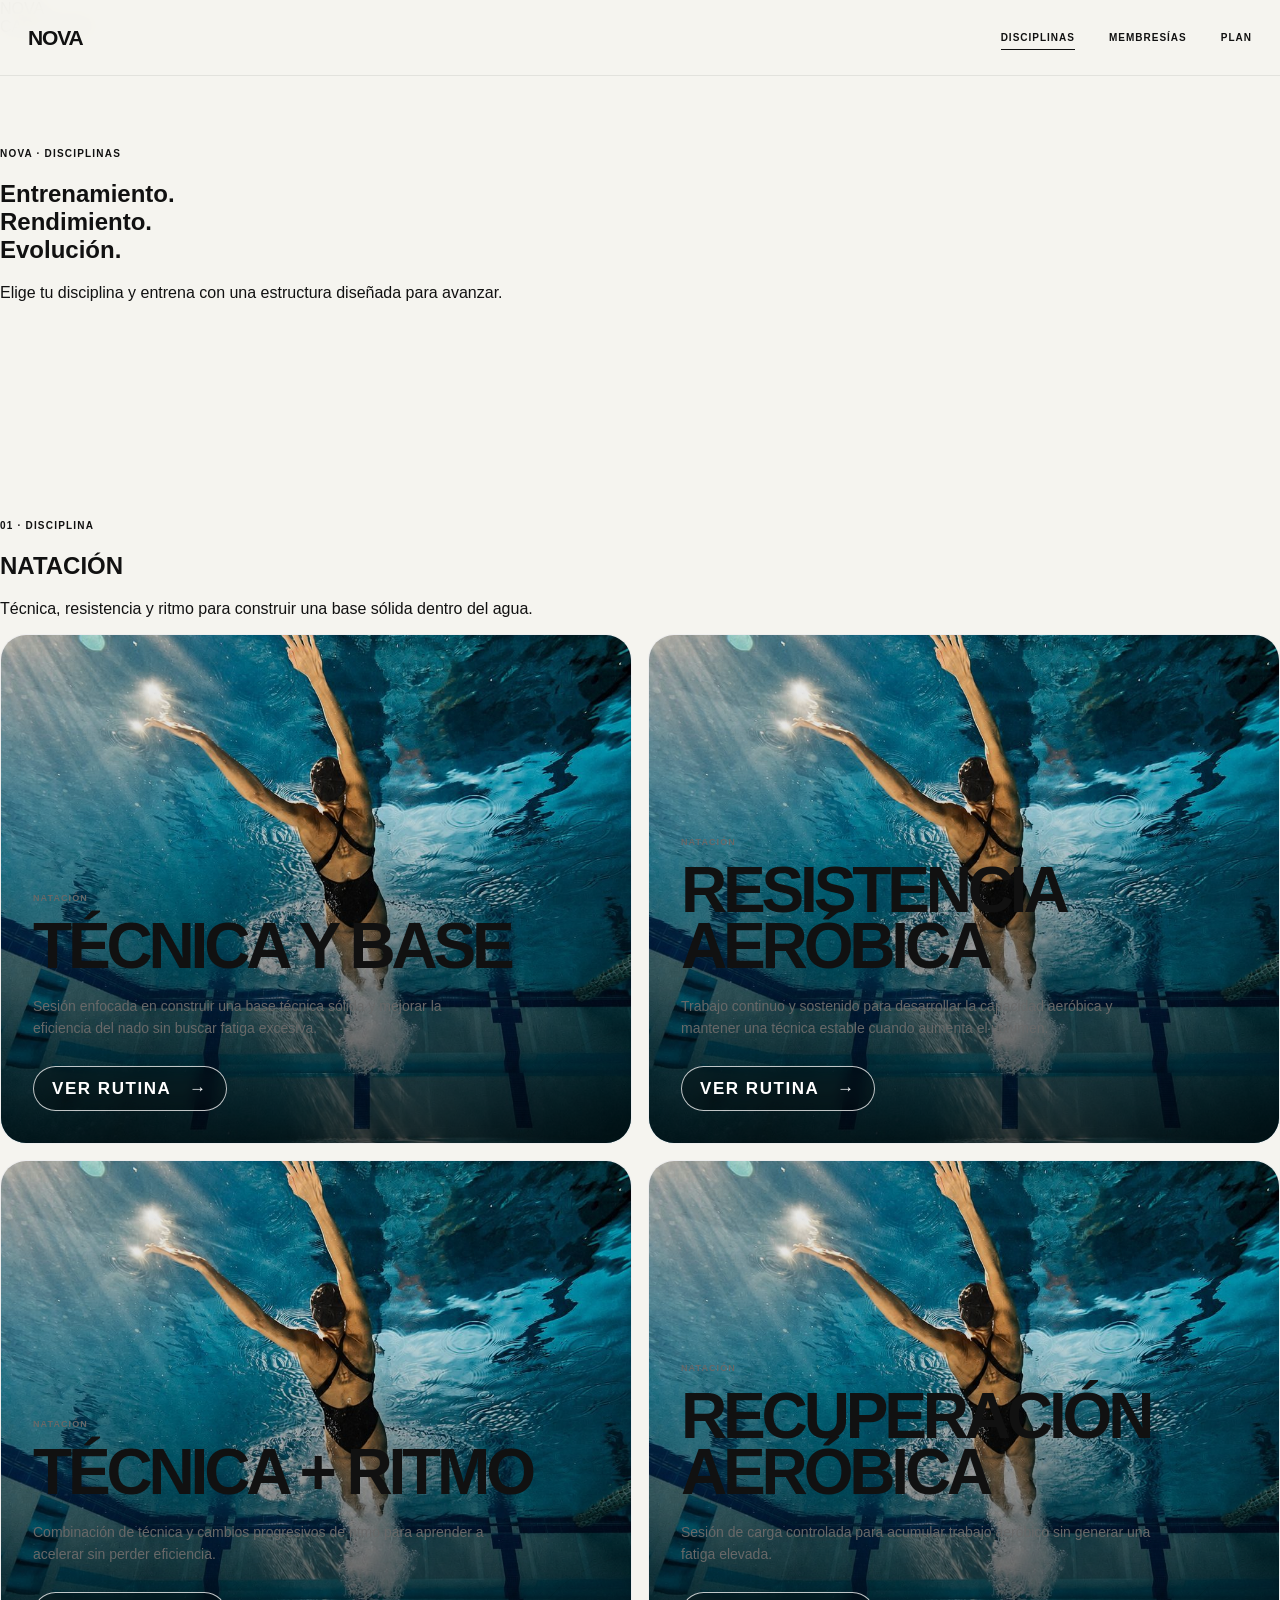
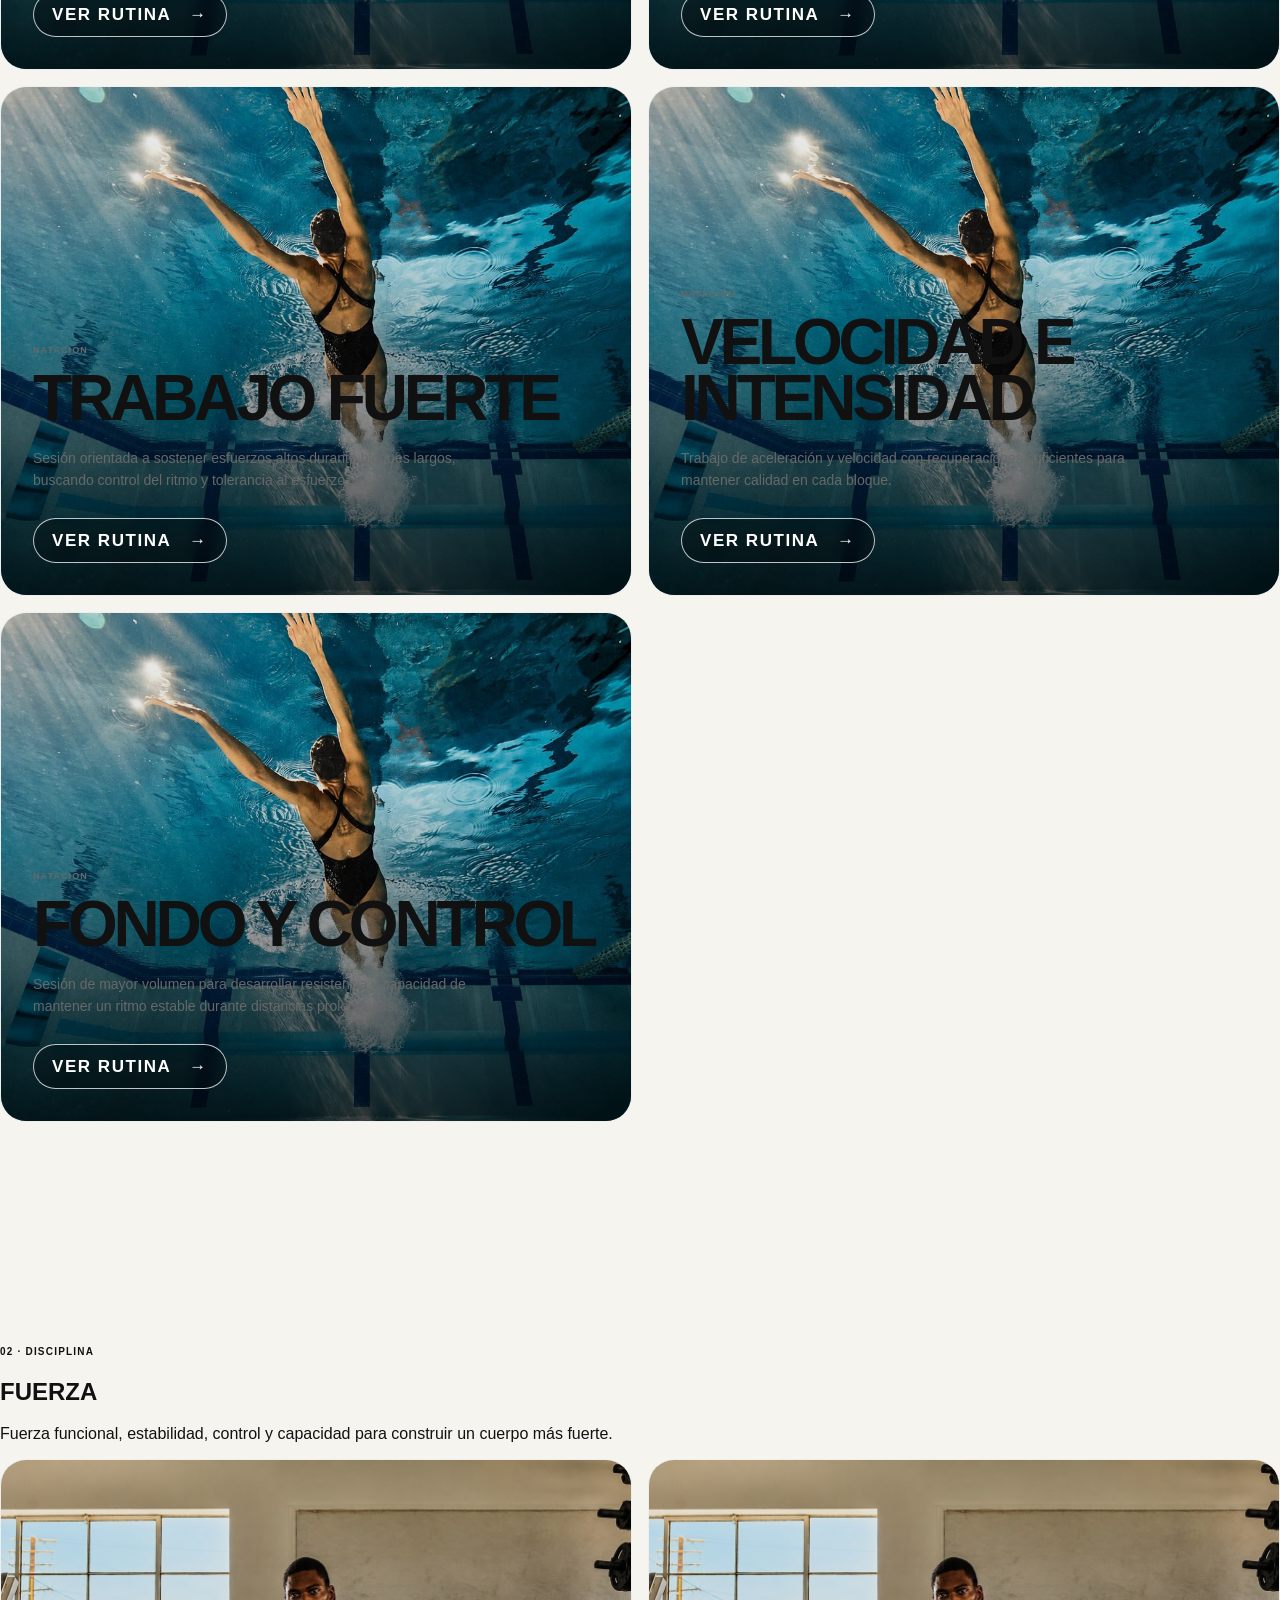
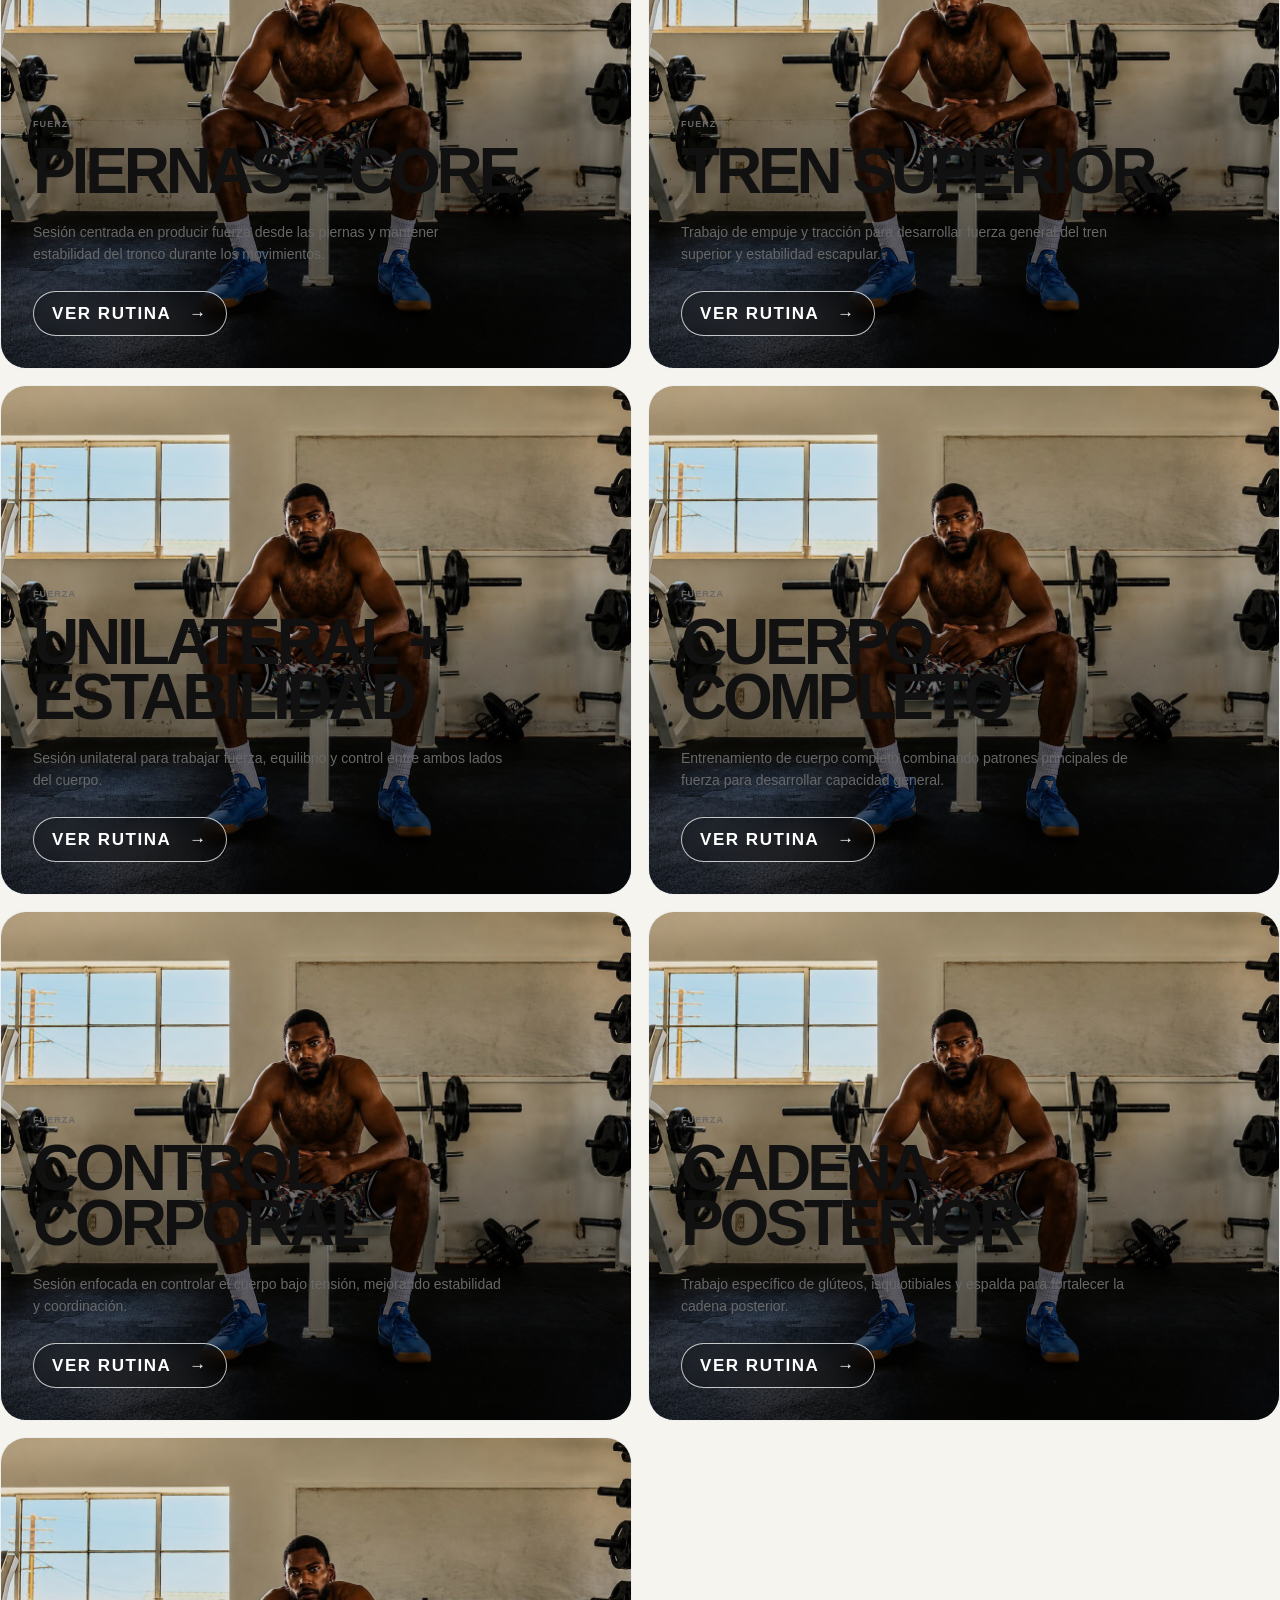
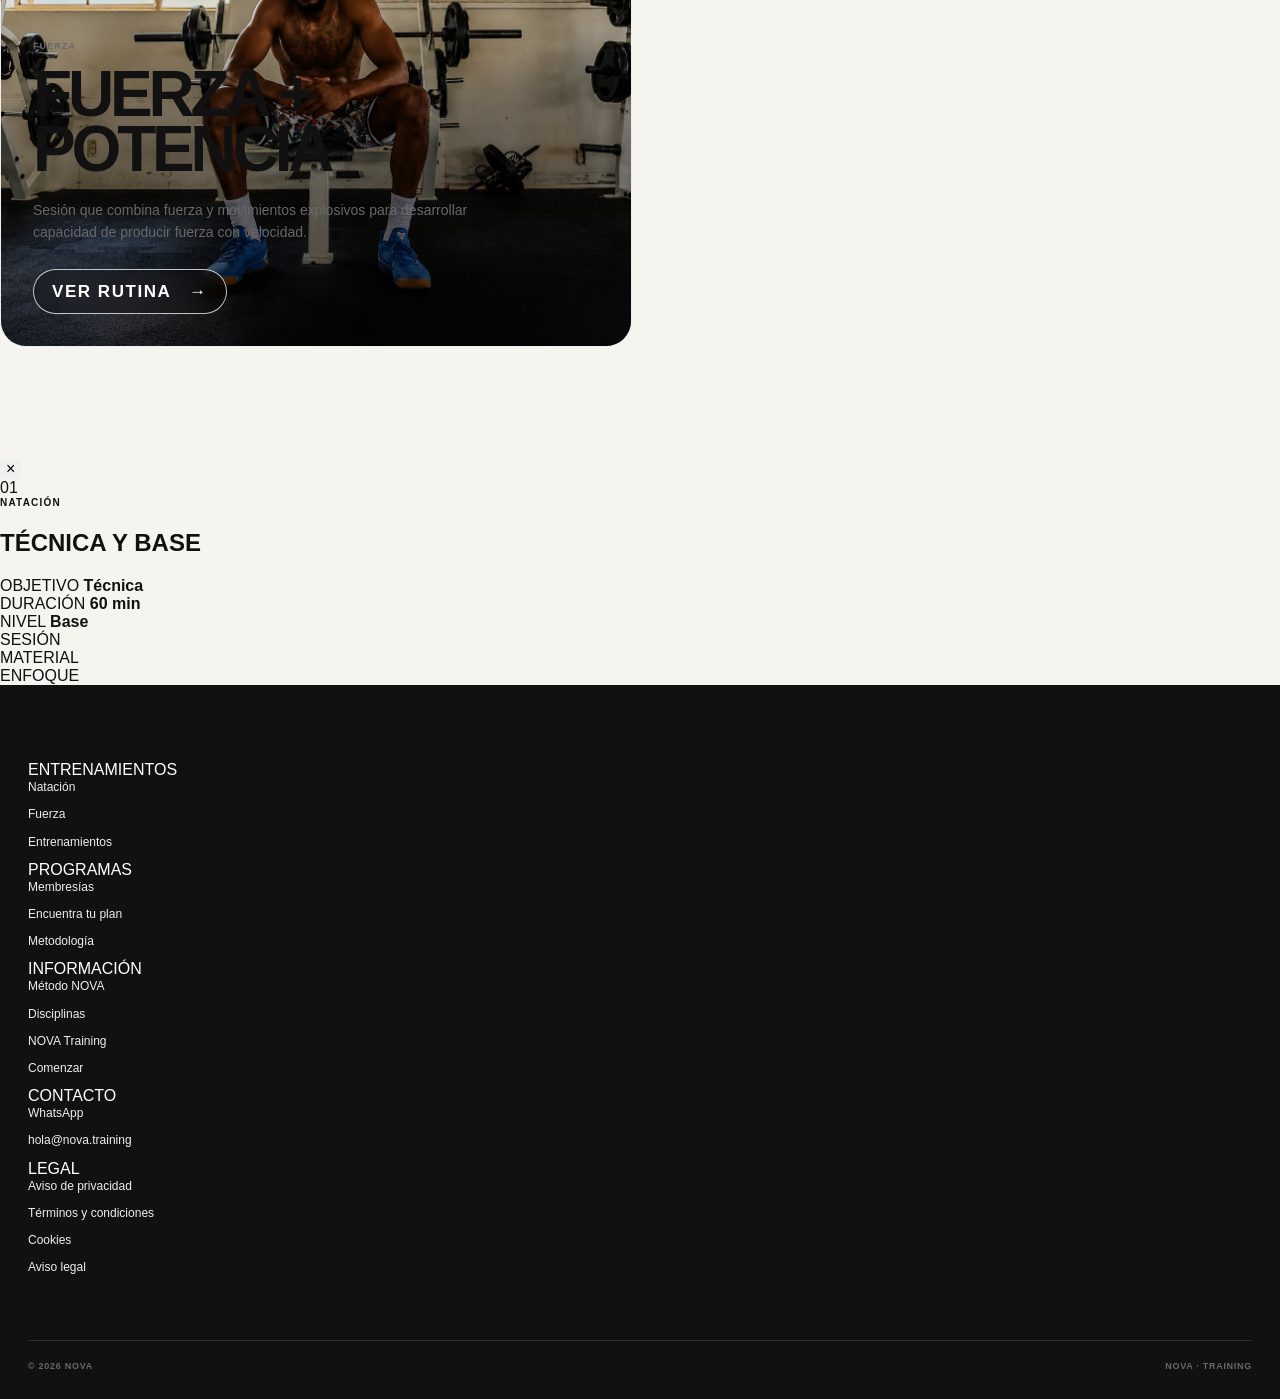
==== training.html @ f994403d "Add files via upload" ====
<!DOCTYPE html>
<html lang="es">

<head>

    <meta charset="UTF-8">

    <meta
        name="viewport"
        content="width=device-width, initial-scale=1.0"
    >

    <title>NOVA · Disciplinas</title>

    <link
        rel="stylesheet"
        href="css/training.css"
    >

</head>

<body>

    <!-- =====================================================
         NOVA · PAGE TRANSITION
    ====================================================== -->

    <div
        class="nova-page-transition"
        id="pageTransition"
        aria-hidden="true"
    >

        <div class="nova-page-transition-inner">

            <div class="nova-page-transition-brand">
                NOVA
            </div>

            <div class="nova-page-transition-line"></div>

            <div
                class="nova-page-transition-label"
                id="pageTransitionLabel"
            >
                CARGANDO
            </div>

        </div>

    </div>


    <!-- =====================================================
         NOVA · HEADER
    ====================================================== -->

    <header class="nova-top">

        <div class="nova-top-inner">

            <a
                href="index.html"
                class="nova-brand nova-page-link"
                data-page-title="NOVA"
                aria-label="NOVA"
            >
                NOVA
            </a>


            <!-- DESKTOP NAV -->

            <nav
                class="nova-desktop-nav"
                aria-label="Navegación principal"
            >

                <a
                    href="training.html"
                    class="nova-nav-link is-active nova-page-link"
                    data-page-title="DISCIPLINAS"
                >
                    DISCIPLINAS
                </a>

                <a
                    href="programas.html"
                    class="nova-nav-link nova-page-link"
                    data-page-title="MEMBRESÍAS"
                >
                    MEMBRESÍAS
                </a>

                <a
                    href="plan.html"
                    class="nova-nav-link nova-page-link"
                    data-page-title="PLAN"
                >
                    PLAN
                </a>

            </nav>


            <!-- MENU BUTTON -->

            <button
                type="button"
                class="nova-menu-button"
                id="novaMenuButton"
                aria-label="Abrir menú"
                aria-expanded="false"
                aria-controls="novaMenu"
            >

                <span></span>
                <span></span>

            </button>

        </div>

    </header>


    <!-- =====================================================
         NOVA · MOBILE MENU
    ====================================================== -->

    <div
        class="nova-menu"
        id="novaMenu"
        aria-hidden="true"
    >

        <div
            class="nova-menu-overlay"
            id="novaMenuOverlay"
        ></div>


        <div class="nova-menu-inner">

            <button
                type="button"
                class="nova-menu-close"
                id="novaMenuClose"
                aria-label="Cerrar menú"
            >
                ×
            </button>


            <nav
                class="nova-menu-nav"
                aria-label="Menú móvil"
            >

                <a
                    href="index.html"
                    class="nova-menu-link nova-page-link"
                    data-page-title="NOVA"
                >

                    <span class="nova-menu-number">
                        01
                    </span>

                    <strong>
                        NOVA
                    </strong>

                    <span class="nova-menu-arrow">
                        →
                    </span>

                </a>


                <a
                    href="training.html"
                    class="nova-menu-link is-active nova-page-link"
                    data-page-title="DISCIPLINAS"
                >

                    <span class="nova-menu-number">
                        02
                    </span>

                    <strong>
                        DISCIPLINAS
                    </strong>

                    <span class="nova-menu-arrow">
                        →
                    </span>

                </a>


                <a
                    href="programas.html"
                    class="nova-menu-link nova-page-link"
                    data-page-title="MEMBRESÍAS"
                >

                    <span class="nova-menu-number">
                        03
                    </span>

                    <strong>
                        MEMBRESÍAS
                    </strong>

                    <span class="nova-menu-arrow">
                        →
                    </span>

                </a>


                <a
                    href="plan.html"
                    class="nova-menu-link nova-page-link"
                    data-page-title="PLAN"
                >

                    <span class="nova-menu-number">
                        04
                    </span>

                    <strong>
                        PLAN
                    </strong>

                    <span class="nova-menu-arrow">
                        →
                    </span>

                </a>

            </nav>


            <div class="nova-menu-footer">

                <span>
                    NOVA · TRAINING
                </span>

                <span>
                    2026
                </span>

            </div>

        </div>

    </div>


    <!-- =====================================================
         NOVA · MAIN
    ====================================================== -->

    <main class="nova-page nova-training-page">


        <!-- =================================================
             HERO
        ================================================== -->

        <section class="nova-training-hero">

            <div class="nova-training-hero-inner">

                <div class="nova-eyebrow">
                    NOVA · DISCIPLINAS
                </div>

                <h1>
                    Entrenamiento.<br>
                    Rendimiento.<br>
                    Evolución.
                </h1>

                <p>
                    Elige tu disciplina y entrena con una estructura
                    diseñada para avanzar.
                </p>

            </div>

        </section>


        <!-- =================================================
             NATACIÓN
        ================================================== -->

        <section
            class="nova-training-section"
            id="natacion"
        >

            <div class="nova-training-section-header">

                <div>

                    <div class="nova-eyebrow">
                        01 · DISCIPLINA
                    </div>

                    <h2>
                        NATACIÓN
                    </h2>

                </div>

                <p>
                    Técnica, resistencia y ritmo para construir
                    una base sólida dentro del agua.
                </p>

            </div>


            <div
                class="nova-training-grid"
                id="swimmingRoutineGrid"
            ></div>

        </section>


        <!-- =================================================
             FUERZA
        ================================================== -->

        <section
            class="nova-training-section"
            id="fuerza"
        >

            <div class="nova-training-section-header">

                <div>

                    <div class="nova-eyebrow">
                        02 · DISCIPLINA
                    </div>

                    <h2>
                        FUERZA
                    </h2>

                </div>

                <p>
                    Fuerza funcional, estabilidad, control y
                    capacidad para construir un cuerpo más fuerte.
                </p>

            </div>


            <div
                class="nova-training-grid"
                id="strengthRoutineGrid"
            ></div>

        </section>


    </main>


    <!-- =====================================================
         NOVA · ROUTINE MODAL
    ====================================================== -->

    <div
        class="nova-routine-modal"
        id="routineModal"
        aria-hidden="true"
    >

        <div
            class="nova-routine-modal-overlay"
            id="routineModalOverlay"
        ></div>


        <div
            class="nova-routine-modal-panel"
            role="dialog"
            aria-modal="true"
            aria-labelledby="routineModalTitle"
        >

            <button
                type="button"
                class="nova-routine-modal-close"
                id="routineModalClose"
                aria-label="Cerrar rutina"
            >
                ×
            </button>


            <div class="nova-routine-modal-header">

                <div
                    class="nova-routine-modal-number"
                    id="routineModalNumber"
                >
                    01
                </div>

                <div>

                    <div
                        class="nova-eyebrow"
                        id="routineModalDiscipline"
                    >
                        NATACIÓN
                    </div>

                    <h2
                        id="routineModalTitle"
                    >
                        TÉCNICA Y BASE
                    </h2>

                </div>

            </div>


            <div class="nova-routine-modal-meta">

                <div>

                    <span>
                        OBJETIVO
                    </span>

                    <strong id="routineModalObjective">
                        Técnica
                    </strong>

                </div>


                <div>

                    <span>
                        DURACIÓN
                    </span>

                    <strong id="routineModalDuration">
                        60 min
                    </strong>

                </div>


                <div>

                    <span>
                        NIVEL
                    </span>

                    <strong id="routineModalLevel">
                        Base
                    </strong>

                </div>

            </div>


            <div class="nova-routine-modal-content">

                <div
                    class="nova-routine-description"
                    id="routineModalDescription"
                ></div>


                <div class="nova-routine-blocks">

                    <div class="nova-routine-block">

                        <div class="nova-routine-block-title">
                            SESIÓN
                        </div>

                        <div
                            class="nova-routine-list"
                            id="routineModalSession"
                        ></div>

                    </div>


                    <div class="nova-routine-block">

                        <div class="nova-routine-block-title">
                            MATERIAL
                        </div>

                        <div
                            class="nova-routine-material"
                            id="routineModalMaterial"
                        ></div>

                    </div>


                    <div class="nova-routine-block">

                        <div class="nova-routine-block-title">
                            ENFOQUE
                        </div>

                        <div
                            class="nova-routine-focus"
                            id="routineModalFocus"
                        ></div>

                    </div>

                </div>

            </div>

        </div>

    </div>


    <!-- =====================================================
         NOVA · FOOTER
    ====================================================== -->

    <footer class="nova-footer">

        <div class="nova-footer-grid">


            <!-- ENTRENAMIENTOS -->

            <div class="nova-footer-column">

                <div class="nova-footer-title">
                    ENTRENAMIENTOS
                </div>

                <a href="training.html#natacion">
                    Natación
                </a>

                <a href="training.html#fuerza">
                    Fuerza
                </a>

                <a href="training.html">
                    Entrenamientos
                </a>

            </div>


            <!-- PROGRAMAS -->

            <div class="nova-footer-column">

                <div class="nova-footer-title">
                    PROGRAMAS
                </div>

                <a
                    href="programas.html"
                    class="nova-page-link"
                    data-page-title="MEMBRESÍAS"
                >
                    Membresías
                </a>

                <a
                    href="plan.html"
                    class="nova-page-link"
                    data-page-title="PLAN"
                >
                    Encuentra tu plan
                </a>

                <a
                    href="metodologia.html"
                    class="nova-page-link"
                    data-page-title="MÉTODO NOVA"
                >
                    Metodología
                </a>

            </div>


            <!-- INFORMACIÓN -->

            <div class="nova-footer-column">

                <div class="nova-footer-title">
                    INFORMACIÓN
                </div>

                <a href="index.html#metodo">
                    Método NOVA
                </a>

                <a href="training.html">
                    Disciplinas
                </a>

                <a href="training.html">
                    NOVA Training
                </a>

                <a
                    href="plan.html"
                    class="nova-page-link"
                    data-page-title="PLAN"
                >
                    Comenzar
                </a>

            </div>


            <!-- CONTACTO -->

            <div class="nova-footer-column">

                <div class="nova-footer-title">
                    CONTACTO
                </div>

                <a
                    href="https://wa.me/525612584271"
                    target="_blank"
                    rel="noopener"
                >
                    WhatsApp
                </a>

                <a href="mailto:hola@nova.training">
                    hola@nova.training
                </a>

            </div>


            <!-- LEGAL -->

            <div class="nova-footer-column">

                <div class="nova-footer-title">
                    LEGAL
                </div>

                <a
                    href="privacidad.html"
                    class="nova-page-link"
                    data-page-title="PRIVACIDAD"
                >
                    Aviso de privacidad
                </a>

                <a
                    href="terminos.html"
                    class="nova-page-link"
                    data-page-title="TÉRMINOS"
                >
                    Términos y condiciones
                </a>

                <a
                    href="cookies.html"
                    class="nova-page-link"
                    data-page-title="COOKIES"
                >
                    Cookies
                </a>

                <a
                    href="aviso-legal.html"
                    class="nova-page-link"
                    data-page-title="AVISO LEGAL"
                >
                    Aviso legal
                </a>

            </div>

        </div>


        <div class="nova-footer-bottom">

            <span>
                © 2026 NOVA
            </span>

            <span>
                NOVA · TRAINING
            </span>

        </div>

    </footer>


    <!-- =====================================================
         NOVA · JAVASCRIPT
    ====================================================== -->

    <script>

        document.addEventListener(
            "DOMContentLoaded",
            () => {


                /* =================================================
                   PAGE TRANSITION
                ================================================== */

                const pageTransition =
                    document.getElementById(
                        "pageTransition"
                    );

                const pageTransitionLabel =
                    document.getElementById(
                        "pageTransitionLabel"
                    );


                function startPageTransition(link) {

                    const destination =
                        link.getAttribute("href");

                    if (!destination) {
                        return;
                    }

                    const title =
                        link.dataset.pageTitle ||
                        link.textContent.trim() ||
                        "NOVA";

                    pageTransitionLabel.textContent =
                        title;

                    document.body.classList.add(
                        "nova-page-changing"
                    );

                    pageTransition.classList.add(
                        "is-active"
                    );

                    window.setTimeout(
                        () => {

                            window.location.href =
                                destination;

                        },
                        650
                    );

                }


                /* =================================================
                   MOBILE MENU
                ================================================== */

                const menuButton =
                    document.getElementById(
                        "novaMenuButton"
                    );

                const menu =
                    document.getElementById(
                        "novaMenu"
                    );

                const menuOverlay =
                    document.getElementById(
                        "novaMenuOverlay"
                    );

                const menuClose =
                    document.getElementById(
                        "novaMenuClose"
                    );


                function openMenu() {

                    menuButton.classList.add(
                        "is-open"
                    );

                    menu.classList.add(
                        "is-open"
                    );

                    document.body.classList.add(
                        "nova-menu-open"
                    );

                    menuButton.setAttribute(
                        "aria-expanded",
                        "true"
                    );

                    menu.setAttribute(
                        "aria-hidden",
                        "false"
                    );

                }


                function closeMenu() {

                    menuButton.classList.remove(
                        "is-open"
                    );

                    menu.classList.remove(
                        "is-open"
                    );

                    document.body.classList.remove(
                        "nova-menu-open"
                    );

                    menuButton.setAttribute(
                        "aria-expanded",
                        "false"
                    );

                    menu.setAttribute(
                        "aria-hidden",
                        "true"
                    );

                }


                menuButton.addEventListener(
                    "click",
                    () => {

                        if (
                            menu.classList.contains(
                                "is-open"
                            )
                        ) {

                            closeMenu();

                        } else {

                            openMenu();

                        }

                    }
                );


                menuClose.addEventListener(
                    "click",
                    closeMenu
                );


                menuOverlay.addEventListener(
                    "click",
                    closeMenu
                );


                /* =================================================
                   PAGE LINKS
                ================================================== */

                document
                    .querySelectorAll(
                        ".nova-page-link"
                    )
                    .forEach(
                        (link) => {

                            link.addEventListener(
                                "click",
                                (event) => {

                                    const href =
                                        link.getAttribute(
                                            "href"
                                        );

                                    if (!href) {
                                        return;
                                    }


                                    if (
                                        event.button !== 0 ||
                                        event.metaKey ||
                                        event.ctrlKey ||
                                        event.shiftKey ||
                                        event.altKey
                                    ) {
                                        return;
                                    }


                                    if (
                                        href.startsWith(
                                            "index.html#"
                                        ) ||
                                        href.startsWith(
                                            "training.html#"
                                        )
                                    ) {
                                        return;
                                    }


                                    event.preventDefault();

                                    closeMenu();

                                    startPageTransition(
                                        link
                                    );

                                }
                            );

                        }
                    );


                /* =================================================
                   KEYBOARD
                ================================================== */

                document.addEventListener(
                    "keydown",
                    (event) => {

                        if (
                            event.key === "Escape"
                        ) {

                            closeMenu();

                            closeRoutineModal();

                        }

                    }
                );


                /* =================================================
                   RESIZE
                ================================================== */

                window.addEventListener(
                    "resize",
                    () => {

                        if (
                            window.innerWidth > 900
                        ) {

                            closeMenu();

                        }

                    }
                );


                /* =================================================
                   ROUTINES
                ================================================== */

                const swimmingRoutines = [

                    {
                        number: "01",
                        title: "TÉCNICA Y BASE",
                        objective: "Técnica",
                        duration: "60 min",
                        level: "Base",
                        description:
                            "Sesión enfocada en construir una base técnica sólida y mejorar la eficiencia del nado sin buscar fatiga excesiva.",
                        session: [
                            "300m libre continuo · ritmo cómodo",
                            "4×100m · técnica de libre · 20\" descanso",
                            "4×200m · libre aeróbico · ritmo constante · 30\" descanso",
                            "4×100m · libre progresivo 1–4 · 20\" descanso",
                            "200m libre suave"
                        ],
                        material:
                            "Sin material.",
                        focus:
                            "Posición corporal, longitud de brazada, respiración y control del ritmo."
                    },


                    {
                        number: "02",
                        title: "RESISTENCIA AERÓBICA",
                        objective: "Resistencia",
                        duration: "65 min",
                        level: "Base",
                        description:
                            "Trabajo continuo y sostenido para desarrollar la capacidad aeróbica y mantener una técnica estable cuando aumenta el volumen.",
                        session: [
                            "300m libre continuo",
                            "3×200m · libre aeróbico · 30\" descanso",
                            "4×200m · libre · ritmo constante · 25\" descanso",
                            "2×300m · libre · ritmo controlado · 30\" descanso",
                            "200m suave"
                        ],
                        material:
                            "Sin material.",
                        focus:
                            "Mantener una respiración controlada y una brazada eficiente durante todo el volumen."
                    },


                    {
                        number: "03",
                        title: "TÉCNICA + RITMO",
                        objective: "Ritmo",
                        duration: "60 min",
                        level: "Base",
                        description:
                            "Combinación de técnica y cambios progresivos de ritmo para aprender a acelerar sin perder eficiencia.",
                        session: [
                            "300m libre continuo",
                            "4×100m · técnica de libre · 20\" descanso",
                            "4×200m · libre · primeros 100m controlados + últimos 100m progresivos",
                            "3×200m · ritmo medio/alto · 30\" descanso",
                            "200m recuperación"
                        ],
                        material:
                            "Pull buoy opcional durante los bloques técnicos.",
                        focus:
                            "Cambiar de ritmo conservando posición corporal, respiración y longitud de brazada."
                    },


                    {
                        number: "04",
                        title: "RECUPERACIÓN AERÓBICA",
                        objective: "Recuperación",
                        duration: "50–55 min",
                        level: "Base",
                        description:
                            "Sesión de carga controlada para acumular trabajo aeróbico sin generar una fatiga elevada.",
                        session: [
                            "300m libre continuo · muy cómodo",
                            "4×100m · elección de estilo · técnica suave · 20\" descanso",
                            "4×200m · libre aeróbico cómodo · 30\" descanso",
                            "2×100m · progresivos suaves",
                            "200m afloje"
                        ],
                        material:
                            "Sin material.",
                        focus:
                            "Recuperar mientras se mantiene movimiento, técnica y sensación de agua."
                    },


                    {
                        number: "05",
                        title: "TRABAJO FUERTE",
                        objective: "Umbral",
                        duration: "65–70 min",
                        level: "Rendimiento",
                        description:
                            "Sesión orientada a sostener esfuerzos altos durante bloques largos, buscando control del ritmo y tolerancia al esfuerzo.",
                        session: [
                            "300m libre continuo",
                            "4×100m · progresivos · 20\" descanso",
                            "4×200m · ritmo fuerte controlado · 30\" descanso",
                            "3×200m · ritmo alto · 30\" descanso",
                            "2×100m · fuertes · 25\" descanso",
                            "200m suave"
                        ],
                        material:
                            "Pull buoy en 2×200m si se desea aumentar el trabajo de tracción.",
                        focus:
                            "Sostener intensidad sin perder técnica ni convertir cada repetición en un sprint."
                    },


                    {
                        number: "06",
                        title: "VELOCIDAD E INTENSIDAD",
                        objective: "Velocidad",
                        duration: "55–60 min",
                        level: "Rendimiento",
                        description:
                            "Trabajo de aceleración y velocidad con recuperaciones suficientes para mantener calidad en cada bloque.",
                        session: [
                            "300m libre continuo",
                            "4×100m · técnica + progresión · 20\" descanso",
                            "6×100m · ritmo fuerte · 30\" descanso",
                            "4×200m · 100m controlado + 100m fuerte · 30\" descanso",
                            "4×100m · máximo controlado · 35\" descanso",
                            "200m recuperación"
                        ],
                        material:
                            "Sin material.",
                        focus:
                            "Acelerar con control, mantener frecuencia de brazada y conservar una técnica eficiente."
                    },


                    {
                        number: "07",
                        title: "FONDO Y CONTROL",
                        objective: "Fondo",
                        duration: "70 min",
                        level: "Rendimiento",
                        description:
                            "Sesión de mayor volumen para desarrollar resistencia y capacidad de mantener un ritmo estable durante distancias prolongadas.",
                        session: [
                            "300m libre continuo",
                            "2×300m · libre aeróbico · 30\" descanso",
                            "4×200m · ritmo constante · 30\" descanso",
                            "2×300m · ritmo medio · 35\" descanso",
                            "200m libre suave"
                        ],
                        material:
                            "Pull buoy opcional en uno de los bloques de 300m.",
                        focus:
                            "Regular el esfuerzo, evitar cambios innecesarios de ritmo y terminar con capacidad de mantener la técnica."
                    }

                ];


                const strengthRoutines = [

                    {
                        number: "01",
                        title: "PIERNAS + CORE",
                        objective: "Fuerza",
                        duration: "50–60 min",
                        level: "Base",
                        description:
                            "Sesión centrada en producir fuerza desde las piernas y mantener estabilidad del tronco durante los movimientos.",
                        session: [
                            "Calentamiento general · 8–10 min",
                            "Sentadilla frontal · 4×6",
                            "Peso muerto rumano · 4×8",
                            "Zancada atrás · 3×10 por pierna",
                            "Elevación de pantorrilla · 3×15",
                            "Plancha frontal · 3×40–60\"",
                            "Dead bug · 3×10 por lado"
                        ],
                        material:
                            "Barra, discos y espacio de trabajo.",
                        focus:
                            "Control de rodilla, estabilidad de cadera y capacidad de mantener el tronco firme."
                    },


                    {
                        number: "02",
                        title: "TREN SUPERIOR",
                        objective: "Fuerza",
                        duration: "50–60 min",
                        level: "Base",
                        description:
                            "Trabajo de empuje y tracción para desarrollar fuerza general del tren superior y estabilidad escapular.",
                        session: [
                            "Calentamiento de hombros · 8–10 min",
                            "Press de hombro · 4×6",
                            "Remo con barra · 4×8",
                            "Flexiones · 3×10–15",
                            "Remo unilateral · 3×10 por lado",
                            "Pike push-up · 3×8–12",
                            "Plancha lateral · 3×30–45\" por lado"
                        ],
                        material:
                            "Barra, discos y espacio de trabajo.",
                        focus:
                            "Control escapular, estabilidad del hombro y ejecución limpia."
                    },


                    {
                        number: "03",
                        title: "UNILATERAL + ESTABILIDAD",
                        objective: "Estabilidad",
                        duration: "50–55 min",
                        level: "Base",
                        description:
                            "Sesión unilateral para trabajar fuerza, equilibrio y control entre ambos lados del cuerpo.",
                        session: [
                            "Calentamiento dinámico · 8–10 min",
                            "Bulgarian split squat · 4×8 por pierna",
                            "Peso muerto unilateral · 3×8 por lado",
                            "Step-up · 3×10 por pierna",
                            "Press unilateral · 3×8 por lado",
                            "Farmer carry · 4×30–40m",
                            "Pallof press · 3×10 por lado"
                        ],
                        material:
                            "Mancuernas o carga disponible y espacio de trabajo.",
                        focus:
                            "Control de pelvis, estabilidad del tobillo, rodilla y cadera."
                    },


                    {
                        number: "04",
                        title: "CUERPO COMPLETO",
                        objective: "Fuerza general",
                        duration: "55–60 min",
                        level: "Intermedio",
                        description:
                            "Entrenamiento de cuerpo completo combinando patrones principales de fuerza para desarrollar capacidad general.",
                        session: [
                            "Calentamiento general · 8–10 min",
                            "Sentadilla frontal · 4×5",
                            "Press de hombro · 4×6",
                            "Peso muerto rumano · 3×8",
                            "Remo con barra · 3×8",
                            "Zancada caminando · 3×10 por pierna",
                            "Plancha con apoyo de antebrazos · 3×45–60\""
                        ],
                        material:
                            "Barra, discos y espacio de trabajo.",
                        focus:
                            "Ejecutar cada patrón con control y mantener calidad técnica durante toda la sesión."
                    },


                    {
                        number: "05",
                        title: "CONTROL CORPORAL",
                        objective: "Control",
                        duration: "45–55 min",
                        level: "Intermedio",
                        description:
                            "Sesión enfocada en controlar el cuerpo bajo tensión, mejorando estabilidad y coordinación.",
                        session: [
                            "Calentamiento dinámico · 8 min",
                            "Sentadilla tempo · 4×6",
                            "Push-up tempo · 4×8–12",
                            "Remo unilateral · 3×10 por lado",
                            "Split squat isométrico · 3×30–40\" por pierna",
                            "Bear crawl · 4×20–30m",
                            "Hollow hold · 3×30–40\""
                        ],
                        material:
                            "Sin material obligatorio.",
                        focus:
                            "Tempo, posiciones estables, tensión corporal y control del movimiento."
                    },


                    {
                        number: "06",
                        title: "CADENA POSTERIOR",
                        objective: "Potencia posterior",
                        duration: "50–60 min",
                        level: "Intermedio",
                        description:
                            "Trabajo específico de glúteos, isquiotibiales y espalda para fortalecer la cadena posterior.",
                        session: [
                            "Calentamiento dinámico · 8–10 min",
                            "Peso muerto rumano · 4×6",
                            "Hip thrust · 4×8",
                            "Good morning · 3×10",
                            "Zancada atrás · 3×10 por pierna",
                            "Superman · 3×12",
                            "Dead bug · 3×10 por lado"
                        ],
                        material:
                            "Barra y discos.",
                        focus:
                            "Bisagra de cadera, tensión de isquiotibiales y activación de glúteos."
                    },


                    {
                        number: "07",
                        title: "FUERZA + POTENCIA",
                        objective: "Potencia",
                        duration: "55–65 min",
                        level: "Rendimiento",
                        description:
                            "Sesión que combina fuerza y movimientos explosivos para desarrollar capacidad de producir fuerza con velocidad.",
                        session: [
                            "Calentamiento general · 10 min",
                            "Saltos verticales · 4×5",
                            "Sentadilla frontal · 5×4",
                            "Push press · 4×5",
                            "Peso muerto rumano · 4×6",
                            "Zancada explosiva · 3×6 por pierna",
                            "Farmer carry · 4×30m",
                            "Hollow hold · 3×40\""
                        ],
                        material:
                            "Barra, discos y espacio suficiente para movimientos explosivos.",
                        focus:
                            "Producir fuerza rápidamente sin sacrificar posición, control ni calidad técnica."
                    }

                ];


                /* =================================================
                   ROUTINE CARD CREATION
                ================================================== */

                const swimmingGrid =
                    document.getElementById(
                        "swimmingRoutineGrid"
                    );

                const strengthGrid =
                    document.getElementById(
                        "strengthRoutineGrid"
                    );


                function createRoutineCard(
                    routine,
                    discipline
                ) {

                    const card =
                        document.createElement("article");

                    card.className =
                        "nova-training-card nova-routine-card";


                    card.innerHTML = `

                        <div class="nova-training-card-image">

                            <div
                                class="nova-training-card-overlay"
                            ></div>

                        </div>


                        <div class="nova-training-card-top">

                            <span>
                                ${routine.number}
                            </span>

                            <span>
                                →
                            </span>

                        </div>


                        <div class="nova-training-card-content">

                            <div class="nova-training-card-label">
                                ${discipline}
                            </div>

                            <h3>
                                ${routine.title}
                            </h3>

                            <p>
                                ${routine.description}
                            </p>

                            <button
                                type="button"
                                class="nova-training-card-button"
                            >
                                <span>
                                    VER RUTINA
                                </span>

                                <span>
                                    →
                                </span>
                            </button>

                        </div>

                    `;


                    const image =
                        card.querySelector(
                            ".nova-training-card-image"
                        );


                    if (
                        discipline === "NATACIÓN"
                    ) {

                        image.style.backgroundImage =
                            "url('img/WhatsApp Image 4.jpeg')";

                    } else {

                        image.style.backgroundImage =
                            "url('img/WhatsApp Image 3.jpeg')";

                    }


                    const button =
                        card.querySelector(
                            ".nova-training-card-button"
                        );


                    button.addEventListener(
                        "click",
                        (event) => {

                            event.preventDefault();
                            event.stopPropagation();

                            openRoutineModal(
                                routine,
                                discipline
                            );

                        }
                    );


                    return card;

                }


                swimmingRoutines.forEach(
                    (routine) => {

                        swimmingGrid.appendChild(
                            createRoutineCard(
                                routine,
                                "NATACIÓN"
                            )
                        );

                    }
                );


                strengthRoutines.forEach(
                    (routine) => {

                        strengthGrid.appendChild(
                            createRoutineCard(
                                routine,
                                "FUERZA"
                            )
                        );

                    }
                );


                /* =================================================
                   ROUTINE MODAL
                ================================================== */

                const routineModal =
                    document.getElementById(
                        "routineModal"
                    );

                const routineModalOverlay =
                    document.getElementById(
                        "routineModalOverlay"
                    );

                const routineModalClose =
                    document.getElementById(
                        "routineModalClose"
                    );

                const routineModalNumber =
                    document.getElementById(
                        "routineModalNumber"
                    );

                const routineModalDiscipline =
                    document.getElementById(
                        "routineModalDiscipline"
                    );

                const routineModalTitle =
                    document.getElementById(
                        "routineModalTitle"
                    );

                const routineModalObjective =
                    document.getElementById(
                        "routineModalObjective"
                    );

                const routineModalDuration =
                    document.getElementById(
                        "routineModalDuration"
                    );

                const routineModalLevel =
                    document.getElementById(
                        "routineModalLevel"
                    );

                const routineModalDescription =
                    document.getElementById(
                        "routineModalDescription"
                    );

                const routineModalSession =
                    document.getElementById(
                        "routineModalSession"
                    );

                const routineModalMaterial =
                    document.getElementById(
                        "routineModalMaterial"
                    );

                const routineModalFocus =
                    document.getElementById(
                        "routineModalFocus"
                    );


                function openRoutineModal(
                    routine,
                    discipline
                ) {

                    routineModalNumber.textContent =
                        routine.number;

                    routineModalDiscipline.textContent =
                        discipline;

                    routineModalTitle.textContent =
                        routine.title;

                    routineModalObjective.textContent =
                        routine.objective;

                    routineModalDuration.textContent =
                        routine.duration;

                    routineModalLevel.textContent =
                        routine.level;

                    routineModalDescription.textContent =
                        routine.description;

                    routineModalMaterial.textContent =
                        routine.material;

                    routineModalFocus.textContent =
                        routine.focus;


                    routineModalSession.innerHTML =
                        "";


                    routine.session.forEach(
                        (item) => {

                            const sessionItem =
                                document.createElement(
                                    "div"
                                );

                            sessionItem.className =
                                "nova-routine-session-item";

                            sessionItem.textContent =
                                item;

                            routineModalSession.appendChild(
                                sessionItem
                            );

                        }
                    );


                    routineModal.classList.add(
                        "is-open"
                    );

                    routineModal.setAttribute(
                        "aria-hidden",
                        "false"
                    );

                    document.body.classList.add(
                        "nova-routine-modal-open"
                    );

                }


                function closeRoutineModal() {

                    routineModal.classList.remove(
                        "is-open"
                    );

                    routineModal.setAttribute(
                        "aria-hidden",
                        "true"
                    );

                    document.body.classList.remove(
                        "nova-routine-modal-open"
                    );

                }


                routineModalClose.addEventListener(
                    "click",
                    closeRoutineModal
                );


                routineModalOverlay.addEventListener(
                    "click",
                    closeRoutineModal
                );


                /* =================================================
                   PAGE SHOW
                ================================================== */

                window.addEventListener(
                    "pageshow",
                    () => {

                        document.body.classList.remove(
                            "nova-page-changing"
                        );

                        pageTransition.classList.remove(
                            "is-active"
                        );

                    }
                );


            }
        );

    </script>

</body>

</html>
---- css/training.css ----
/* =========================================================
   NOVA · TRAINING
   css/index.css
   ========================================================= */


/* =========================================================
   01 · VARIABLES
   ========================================================= */

:root {

    --nova-bg: #f5f4ef;
    --nova-bg-alt: #e9e8e2;
    --nova-white: #ffffff;

    --nova-black: #111111;
    --nova-black-soft: #1b1b1b;

    --nova-gray: #686868;
    --nova-gray-light: #969696;

    --nova-border: rgba(17, 17, 17, .12);
    --nova-border-light: rgba(17, 17, 17, .08);

    --nova-radius: 26px;
    --nova-radius-medium: 20px;
    --nova-radius-small: 14px;

    --nova-max-width: 1309px;
    --nova-page-padding: 28px;

    --nova-header-height: 76px;

    --nova-ease: cubic-bezier(.22, .61, .36, 1);
    --nova-transition: .35s var(--nova-ease);

}


/* =========================================================
   02 · RESET
   ========================================================= */

*,
*::before,
*::after {
    box-sizing: border-box;
}

html {
    margin: 0;
    padding: 0;
    scroll-behavior: smooth;
    scroll-padding-top: var(--nova-header-height);
}

body {
    margin: 0;
    padding: 0;
    min-width: 320px;

    background: var(--nova-bg);
    color: var(--nova-black);

    font-family:
        Arial,
        Helvetica,
        sans-serif;

    -webkit-font-smoothing: antialiased;
    -moz-osx-font-smoothing: grayscale;

    overflow-x: hidden;
}

body.nova-menu-open,
body.nova-modal-open {
    overflow: hidden;
}

img {
    display: block;
    max-width: 100%;
}

button,
input,
textarea,
select {
    font: inherit;
}

button {
    border: 0;
}

a {
    color: inherit;
    text-decoration: none;
}

::selection {
    background: var(--nova-black);
    color: var(--nova-white);
}


/* =========================================================
   03 · MAIN
   ========================================================= */

.nova-page {
    width: 100%;
    overflow: hidden;
}

.nova-container {
    width: 100%;
    max-width: var(--nova-max-width);

    margin: 0 auto;

    padding-left: var(--nova-page-padding);
    padding-right: var(--nova-page-padding);
}


/* =========================================================
   04 · HEADER
   WEB + TABLET = NAVEGACIÓN DIRECTA
   MOBILE = HAMBURGUESA
   ========================================================= */

.nova-top {
    position: fixed;

    top: 0;
    left: 0;
    right: 0;

    z-index: 1100;

    width: 100%;
    height: var(--nova-header-height);

    background: rgba(245, 244, 239, .97);

    border-bottom:
        1px solid rgba(17, 17, 17, .08);

    backdrop-filter: blur(10px);
    -webkit-backdrop-filter: blur(10px);
}

.nova-top-inner {
    width: 100%;
    max-width: var(--nova-max-width);

    height: 100%;

    margin: 0 auto;

    padding:
        0 var(--nova-page-padding);

    display: flex;
    align-items: center;
    justify-content: space-between;

    gap: 30px;
}

.nova-brand {
    display: inline-flex;
    align-items: center;

    flex: 0 0 auto;

    color: var(--nova-black);

    font-size: 21px;
    font-weight: 800;

    line-height: 1;
    letter-spacing: -.055em;

    transition:
        opacity var(--nova-transition);
}

.nova-brand:hover {
    opacity: .55;
}


/* =========================================================
   DESKTOP NAV
   ========================================================= */

.nova-desktop-nav {
    display: flex;
    align-items: center;
    justify-content: flex-end;

    gap: 34px;

    margin-left: auto;
}

.nova-nav-link {
    position: relative;

    display: inline-flex;
    align-items: center;

    color: var(--nova-black);

    font-size: 10px;
    font-weight: 700;

    line-height: 1;
    letter-spacing: .1em;

    text-transform: uppercase;
    white-space: nowrap;

    transition:
        opacity var(--nova-transition);
}

.nova-nav-link::after {
    content: "";

    position: absolute;

    left: 0;
    bottom: -7px;

    width: 0;
    height: 1px;

    background: var(--nova-black);

    transition:
        width var(--nova-transition);
}

.nova-nav-link:hover {
    opacity: .55;
}

.nova-nav-link:hover::after {
    width: 100%;
}


/* =========================================================
   ACTIVE NAV
   ========================================================= */

.nova-nav-link.is-active {
    opacity: 1;
}

.nova-nav-link.is-active::after {
    width: 100%;
}


/* =========================================================
   05 · MENU BUTTON
   OCULTO EN WEB Y TABLET
   ========================================================= */

.nova-menu-button {
    display: none;

    position: relative;

    width: 44px;
    height: 44px;

    padding: 0;

    flex: 0 0 44px;

    flex-direction: column;
    align-items: center;
    justify-content: center;

    gap: 4px;

    border-radius: 50%;

    background: var(--nova-black);
    color: var(--nova-white);

    cursor: pointer;

    transition:
        transform var(--nova-transition),
        background var(--nova-transition);
}

.nova-menu-button:hover {
    transform: scale(1.04);
}

.nova-menu-button span {
    display: block;

    width: 15px;
    height: 1.5px;

    background: currentColor;

    transition:
        transform .3s ease,
        opacity .2s ease;
}

.nova-menu-button.is-open span:nth-child(1) {
    transform:
        translateY(2.75px)
        rotate(45deg);
}

.nova-menu-button.is-open span:nth-child(2) {
    transform:
        translateY(-2.75px)
        rotate(-45deg);
}


/* =========================================================
   06 · MOBILE MENU
   ========================================================= */

.nova-menu {
    position: fixed;

    top: var(--nova-header-height);
    right: 0;

    z-index: 999;

    width: min(480px, 100%);

    height:
        calc(100vh - var(--nova-header-height));

    height:
        calc(100svh - var(--nova-header-height));

    background: var(--nova-bg);

    border-left:
        1px solid var(--nova-border);

    transform: translateX(100%);

    transition:
        transform .45s var(--nova-ease);

    overflow-y: auto;
}

.nova-menu.is-open {
    transform: translateX(0);
}

.nova-menu-inner {
    position: relative;

    min-height: 100%;

    padding:
        32px var(--nova-page-padding) 50px;
}

.nova-menu-top {
    display: flex;
    align-items: center;
    justify-content: space-between;
}

.nova-menu-label {
    color: var(--nova-gray);

    font-size: 9px;
    font-weight: 700;

    line-height: 1;
    letter-spacing: .12em;

    text-transform: uppercase;
}

.nova-menu-close {
    position: absolute;

    top: 28px;
    right: var(--nova-page-padding);

    width: 42px;
    height: 42px;

    padding: 0;

    display: flex;
    align-items: center;
    justify-content: center;

    border-radius: 50%;

    background: var(--nova-black);
    color: var(--nova-white);

    cursor: pointer;

    font-size: 24px;
    font-weight: 300;
    line-height: 1;
}

.nova-menu-links {
    display: flex;
    flex-direction: column;

    padding-top: 55px;
}

.nova-menu-link {
    display: flex;
    align-items: center;

    min-height: 62px;

    border-bottom:
        1px solid var(--nova-border);

    color: var(--nova-black);

    font-size: 27px;
    font-weight: 700;

    line-height: 1;
    letter-spacing: -.045em;

    transition:
        opacity var(--nova-transition),
        padding-left var(--nova-transition);
}

.nova-menu-link span {
    width: 38px;

    color: var(--nova-gray-light);

    font-size: 9px;
    font-weight: 700;

    letter-spacing: .08em;
}

.nova-menu-link strong {
    font-weight: 700;
}

.nova-menu-link:hover {
    opacity: .5;
    padding-left: 7px;
}

.nova-menu-link.is-active {
    opacity: 1;
}


/* =========================================================
   MENU OVERLAY
   ========================================================= */

.nova-menu-overlay {
    position: fixed;

    inset: 0;

    z-index: 998;

    background:
        rgba(17, 17, 17, .3);

    opacity: 0;
    visibility: hidden;

    transition:
        opacity .3s ease,
        visibility .3s ease;
}

.nova-menu-overlay.is-open {
    opacity: 1;
    visibility: visible;
}


/* =========================================================
   07 · HERO
   FULL WIDTH · INDEX
   ========================================================= */

.nova-about {
    position: relative;

    width: 100vw;
    max-width: none;

    min-height:
        min(
            760px,
            calc(100vh - var(--nova-header-height))
        );

    min-height:
        min(
            760px,
            calc(100svh - var(--nova-header-height))
        );

    margin-left:
        calc(50% - 50vw);

    margin-right:
        calc(50% - 50vw);

    margin-top:
        var(--nova-header-height);

    display: flex;
    align-items: flex-end;

    overflow: hidden;

    background: var(--nova-black);

    border-radius:
        0 0 var(--nova-radius) var(--nova-radius);
}

.nova-about::before {
    content: "";

    position: absolute;
    inset: 0;

    background-image:
        linear-gradient(
            180deg,
            rgba(0, 0, 0, .04) 20%,
            rgba(0, 0, 0, .72) 100%
        ),
        url("../img/chaps.3.jpg");

    background-position: center;
    background-size: cover;
    background-repeat: no-repeat;

    transform: scale(1.01);
}

.nova-about-content {
    position: relative;
    z-index: 2;

    width:
        min(
            var(--nova-max-width),
            calc(100% - 56px)
        );

    min-height:
        min(
            760px,
            calc(100vh - var(--nova-header-height))
        );

    min-height:
        min(
            760px,
            calc(100svh - var(--nova-header-height))
        );

    margin: 0 auto;

    padding:
        90px 0 68px;

    display: flex;
    flex-direction: column;
    justify-content: flex-end;

    color: var(--nova-white);
}

.nova-eyebrow {
    margin: 0 0 16px;

    color: inherit;

    font-size: 10px;
    font-weight: 700;

    line-height: 1.2;
    letter-spacing: .12em;

    text-transform: uppercase;
}

.nova-about-title,
.nova-about h1 {
    max-width: 900px;

    margin: 0;

    font-size:
        clamp(48px, 7vw, 86px);

    font-weight: 700;

    line-height: .92;
    letter-spacing: -.065em;
}

.nova-about-copy {
    max-width: 530px;

    margin-top: 28px;
}

.nova-about-copy p {
    margin: 0 0 8px;

    color:
        rgba(255, 255, 255, .82);

    font-size: 15px;
    line-height: 1.5;
}

.nova-about-copy p:last-child {
    margin-bottom: 0;
}


/* =========================================================
   08 · PRIMARY BUTTON
   ========================================================= */

.nova-primary-button {
    min-height: 52px;

    padding:
        0 27px;

    display: inline-flex;
    align-items: center;
    justify-content: center;

    border-radius: 999px;

    background: var(--nova-white);
    color: var(--nova-black);

    font-size: 10px;
    font-weight: 700;

    line-height: 1;
    letter-spacing: .1em;

    text-transform: uppercase;

    cursor: pointer;

    transition:
        transform var(--nova-transition),
        background var(--nova-transition),
        color var(--nova-transition);
}

.nova-primary-button:hover {
    transform: translateY(-2px);

    background: #e7e6e1;
}

.nova-about .nova-primary-button {
    margin-top: 28px;
}


/* =========================================================
   09 · SECTION HEADING
   ========================================================= */

.nova-section-heading {
    margin-bottom: 48px;
}

.nova-section-heading .nova-eyebrow {
    color: var(--nova-gray);
}

.nova-section-heading h2 {
    max-width: 820px;

    margin: 0;

    color: var(--nova-black);

    font-size:
        clamp(42px, 5.5vw, 70px);

    font-weight: 700;

    line-height: .94;
    letter-spacing: -.06em;
}

.nova-section-heading > p:last-child {
    max-width: 500px;

    margin:
        22px 0 0;

    color: var(--nova-gray);

    font-size: 15px;
    line-height: 1.55;
}


/* =========================================================
   10 · MÉTODO
   INDEX
   ========================================================= */

.nova-method {
    padding:
        112px 0 118px;

    background: var(--nova-bg);
}

.nova-method-grid {
    display: grid;

    grid-template-columns:
        repeat(4, minmax(0, 1fr));

    gap: 10px;

    margin-top: 0;
}

.nova-method-item {
    position: relative;

    min-height: 285px;

    padding: 28px;

    display: flex;
    flex-direction: column;
    justify-content: space-between;

    border:
        1px solid var(--nova-border);

    border-radius:
        var(--nova-radius);

    background:
        var(--nova-white);

    transition:
        transform var(--nova-transition),
        background var(--nova-transition);
}

.nova-method-item:hover {
    transform: translateY(-4px);
    background: #fafaf8;
}

.nova-method-number {
    color: var(--nova-gray-light);

    font-size: 10px;
    font-weight: 700;

    letter-spacing: .08em;
}

.nova-method-item h3 {
    margin:
        auto 0 12px;

    color: var(--nova-black);

    font-size: 27px;
    font-weight: 700;

    line-height: .95;
    letter-spacing: -.045em;
}

.nova-method-item p {
    margin: 0;

    color: var(--nova-gray);

    font-size: 13px;
    line-height: 1.5;
}

.nova-method > .nova-primary-button {
    margin-top: 28px;

    background: var(--nova-black);
    color: var(--nova-white);
}

.nova-method > .nova-primary-button:hover {
    background: #2b2b2b;
}


/* =========================================================
   11 · DISCIPLINAS
   INDEX
   ========================================================= */

.nova-disciplines-section {
    padding:
        112px 0;

    background: var(--nova-bg-alt);
}

.nova-disciplines {
    display: grid;

    grid-template-columns:
        repeat(2, minmax(0, 1fr));

    gap: 16px;
}

.nova-discipline-card {
    position: relative;

    min-height: 590px;

    overflow: hidden;

    border-radius:
        var(--nova-radius);

    background: var(--nova-black);
    color: var(--nova-white);
}

.nova-discipline-image {
    position: absolute;
    inset: 0;

    overflow: hidden;
}

.nova-discipline-image img {
    width: 100%;
    height: 100%;

    object-fit: cover;

    transition:
        transform .8s var(--nova-ease);
}

.nova-discipline-card:hover
.nova-discipline-image img {
    transform: scale(1.045);
}

.nova-discipline-overlay {
    position: absolute;
    inset: 0;

    z-index: 1;

    background:
        linear-gradient(
            180deg,
            rgba(0, 0, 0, .08) 15%,
            rgba(0, 0, 0, .68) 100%
        );
}

.nova-discipline-content {
    position: absolute;
    inset: 0;

    z-index: 2;

    padding: 30px;

    display: flex;
    flex-direction: column;
    justify-content: space-between;
}

.nova-discipline-top {
    display: flex;
    align-items: center;
    justify-content: space-between;
}

.nova-discipline-number {
    font-size: 10px;
    font-weight: 700;

    letter-spacing: .08em;
    opacity: .72;
}

.nova-discipline-label {
    font-size: 9px;
    font-weight: 700;

    letter-spacing: .12em;

    text-transform: uppercase;

    opacity: .72;
}

.nova-discipline-bottom h3 {
    margin: 0;

    font-size:
        clamp(48px, 6vw, 76px);

    font-weight: 700;

    line-height: .88;
    letter-spacing: -.065em;
}

.nova-discipline-bottom p {
    max-width: 430px;

    margin:
        17px 0 0;

    color:
        rgba(255, 255, 255, .8);

    font-size: 14px;
    line-height: 1.5;
}

.nova-card-link {
    display: inline-flex;
    align-items: center;

    gap: 10px;

    margin-top: 23px;

    color: inherit;

    font-size: 10px;
    font-weight: 700;

    line-height: 1;
    letter-spacing: .1em;

    text-transform: uppercase;
}

.nova-card-link > span {
    font-size: 17px;
    line-height: 1;

    transition:
        transform var(--nova-transition);
}

.nova-discipline-card:hover
.nova-card-link > span,
.nova-training-card:hover
.nova-card-link > span {
    transform: translateX(5px);
}


/* =========================================================
   12 · NOVA TRAINING
   ESTRUCTURA ANTERIOR DEL INDEX
   SE CONSERVA PARA NO ROMPER INDEX.HTML
   ========================================================= */

.nova-training-section {
    padding:
        112px 0;

    background: var(--nova-bg);
}

.nova-training-grid {
    display: grid;

    grid-template-columns:
        repeat(2, minmax(0, 1fr));

    gap: 16px;
}


/* =========================================================
   TRAINING CARD BASE ANTERIOR
   ========================================================= */

.nova-training-section
.nova-training-card {
    position: relative;

    min-height: 470px;

    overflow: hidden;

    border-radius:
        var(--nova-radius);

    transition:
        transform var(--nova-transition);
}

.nova-training-section
.nova-training-card:hover {
    transform: translateY(-4px);
}


/* =========================================================
   TRAINING LARGE
   ========================================================= */

.nova-training-card-large {
    grid-row: span 2;

    min-height: 720px;

    background: var(--nova-black);
    color: var(--nova-white);
}

.nova-training-card-image {
    position: absolute;
    inset: 0;

    overflow: hidden;
}

.nova-training-card-image img {
    width: 100%;
    height: 100%;

    object-fit: cover;

    transition:
        transform .8s var(--nova-ease);
}

.nova-training-card-large:hover
.nova-training-card-image img {
    transform: scale(1.045);
}

.nova-training-card-overlay {
    position: absolute;
    inset: 0;

    z-index: 1;

    background:
        linear-gradient(
            180deg,
            rgba(0, 0, 0, .08) 20%,
            rgba(0, 0, 0, .74) 100%
        );
}


/* =========================================================
   TRAINING LIGHT / DARK
   ========================================================= */

.nova-training-card-light {
    background: #dfded8;
    color: var(--nova-black);
}

.nova-training-card-dark {
    background: var(--nova-black);
    color: var(--nova-white);
}

.nova-training-card-light
.nova-training-card-content,

.nova-training-card-dark
.nova-training-card-content {
    position: relative;

    z-index: 2;

    height: 100%;

    padding: 30px;

    display: flex;
    flex-direction: column;
    justify-content: space-between;
}

.nova-training-card-large
.nova-training-card-content {
    position: absolute;
    inset: 0;

    z-index: 2;

    padding:
        34px 34px 32px;

    display: flex;
    flex-direction: column;
    justify-content: space-between;
}

.nova-training-card-number {
    font-size: 10px;
    font-weight: 700;

    letter-spacing: .08em;

    opacity: .55;
}

.nova-training-card-label {
    display: block;

    margin-bottom: 13px;

    font-size: 9px;
    font-weight: 700;

    letter-spacing: .12em;

    text-transform: uppercase;

    opacity: .6;
}

.nova-training-card-content h3 {
    max-width: 580px;

    margin: 0;

    font-size:
        clamp(34px, 4vw, 54px);

    font-weight: 700;

    line-height: .93;
    letter-spacing: -.055em;
}

.nova-training-card-content p {
    max-width: 460px;

    margin:
        18px 0 0;

    color: inherit;

    opacity: .68;

    font-size: 14px;
    line-height: 1.5;
}

.nova-training-card-content
.nova-card-link {
    margin-top: 23px;
}


/* =========================================================
   12B · NOVA TRAINING
   NUEVA PÁGINA training.html
   ========================================================= */

.nova-training-page {
    background: var(--nova-bg);
}


/* =========================================================
   TRAINING HERO
   ========================================================= */

.nova-training-page
.nova-container {
    padding-top: var(--nova-header-height);
}

.nova-training-hero {
    padding:
        112px 0 90px;
}

.nova-training-hero
.nova-section-eyebrow {
    margin-bottom: 18px;

    color: var(--nova-gray);

    font-size: 10px;
    font-weight: 700;

    line-height: 1.2;
    letter-spacing: .12em;

    text-transform: uppercase;
}

.nova-training-title {
    max-width: 900px;

    margin: 0;

    color: var(--nova-black);

    font-size:
        clamp(58px, 8vw, 105px);

    font-weight: 700;

    line-height: .88;
    letter-spacing: -.075em;
}

.nova-training-intro {
    max-width: 500px;

    margin:
        30px 0 0;

    color: var(--nova-gray);

    font-size: 15px;
    line-height: 1.55;
}


/* =========================================================
   TRAINING NAVIGATION
   ========================================================= */

.nova-training-navigation {
    padding:
        0 0 120px;
}

.nova-training-navigation-header {
    margin-bottom: 38px;
}

.nova-training-navigation
.nova-section-eyebrow {
    margin-bottom: 15px;

    color: var(--nova-gray);

    font-size: 10px;
    font-weight: 700;

    line-height: 1.2;
    letter-spacing: .12em;

    text-transform: uppercase;
}

.nova-training-navigation-title {
    max-width: 850px;

    margin: 0;

    color: var(--nova-black);

    font-size:
        clamp(45px, 6vw, 76px);

    font-weight: 700;

    line-height: .9;
    letter-spacing: -.065em;
}


/* =========================================================
   FOUR MAIN CARDS
   ========================================================= */

.nova-training-page
.nova-training-cards {
    display: grid;

    grid-template-columns:
        repeat(2, minmax(0, 1fr));

    gap: 12px;
}


/* =========================================================
   CARD
   ========================================================= */

.nova-training-page
.nova-training-card {
    position: relative;

    min-height: 510px;

    padding: 32px;

    display: flex;
    flex-direction: column;
    justify-content: space-between;

    overflow: hidden;

    border:
        1px solid rgba(17, 17, 17, .07);

    border-radius:
        var(--nova-radius);

    background:
        var(--nova-white);

    color:
        var(--nova-black);

    transition:
        transform .45s var(--nova-ease),
        background .45s var(--nova-ease),
        color .45s var(--nova-ease),
        box-shadow .45s var(--nova-ease);
}


/* =========================================================
   CARD HOVER
   ========================================================= */

.nova-training-page
.nova-training-card:hover {
    transform: translateY(-5px);

    background:
        var(--nova-black);

    color:
        var(--nova-white);

    box-shadow:
        0 20px 50px rgba(17, 17, 17, .10);
}


/* =========================================================
   CARD TOP
   ========================================================= */

.nova-training-card-top {
    width: 100%;

    display: flex;
    align-items: flex-start;
    justify-content: space-between;
}

.nova-training-page
.nova-training-card-number {
    color: var(--nova-gray-light);

    font-size: 10px;
    font-weight: 700;

    line-height: 1;
    letter-spacing: .08em;

    opacity: 1;

    transition:
        color var(--nova-transition);
}

.nova-training-page
.nova-training-card:hover
.nova-training-card-number {
    color:
        rgba(255, 255, 255, .45);
}

.nova-training-card-arrow {
    width: 42px;
    height: 42px;

    display: flex;
    align-items: center;
    justify-content: center;

    border:
        1px solid var(--nova-border);

    border-radius: 50%;

    color: var(--nova-black);

    font-size: 19px;
    font-weight: 400;

    line-height: 1;

    transition:
        transform .4s var(--nova-ease),
        background var(--nova-transition),
        color var(--nova-transition),
        border-color var(--nova-transition);
}

.nova-training-page
.nova-training-card:hover
.nova-training-card-arrow {
    transform:
        translate(3px, -3px);

    border-color:
        rgba(255, 255, 255, .22);

    background:
        var(--nova-white);

    color:
        var(--nova-black);
}


/* =========================================================
   CARD CONTENT
   ========================================================= */

.nova-training-page
.nova-training-card-content {
    position: relative;

    z-index: 2;

    display: flex;
    flex-direction: column;

    height: auto;

    padding: 0;
}

.nova-training-page
.nova-training-card-label {
    margin-bottom: 15px;

    color:
        var(--nova-gray);

    font-size: 9px;
    font-weight: 700;

    line-height: 1.2;
    letter-spacing: .12em;

    text-transform: uppercase;

    opacity: 1;

    transition:
        color var(--nova-transition);
}

.nova-training-page
.nova-training-card:hover
.nova-training-card-label {
    color:
        rgba(255, 255, 255, .55);
}

.nova-training-page
.nova-training-card-content h3 {
    max-width: 620px;

    margin: 0;

    color: inherit;

    font-size:
        clamp(42px, 5vw, 68px);

    font-weight: 700;

    line-height: .87;
    letter-spacing: -.065em;
}

.nova-training-page
.nova-training-card-content p {
    max-width: 470px;

    margin:
        22px 0 0;

    color:
        var(--nova-gray);

    opacity: 1;

    font-size: 14px;
    line-height: 1.55;

    transition:
        color var(--nova-transition);
}

.nova-training-page
.nova-training-card:hover
.nova-training-card-content p {
    color:
        rgba(255, 255, 255, .68);
}


/* =========================================================
   FEATURED CARD
   ENCUENTRA TU PLAN
   ========================================================= */

.nova-training-page
.nova-training-card-featured {
    background:
        var(--nova-black);

    color:
        var(--nova-white);
}

.nova-training-page
.nova-training-card-featured
.nova-training-card-number {
    color:
        rgba(255, 255, 255, .42);
}

.nova-training-page
.nova-training-card-featured
.nova-training-card-arrow {
    border-color:
        rgba(255, 255, 255, .18);

    color:
        var(--nova-white);
}

.nova-training-page
.nova-training-card-featured
.nova-training-card-label {
    color:
        rgba(255, 255, 255, .55);
}

.nova-training-page
.nova-training-card-featured
.nova-training-card-content p {
    color:
        rgba(255, 255, 255, .68);
}

.nova-training-page
.nova-training-card-featured:hover {
    background:
        #242424;
}


/* =========================================================
   CARD DECORATIVE ELEMENT
   ========================================================= */

.nova-training-page
.nova-training-card::after {
    content: "";

    position: absolute;

    width: 260px;
    height: 260px;

    right: -145px;
    bottom: -145px;

    border:
        1px solid rgba(17, 17, 17, .08);

    border-radius: 50%;

    pointer-events: none;

    transition:
        transform .6s var(--nova-ease),
        border-color var(--nova-transition);
}

.nova-training-page
.nova-training-card:hover::after {
    transform: scale(1.35);

    border-color:
        rgba(255, 255, 255, .10);
}

.nova-training-page
.nova-training-card-featured::after {
    border-color:
        rgba(255, 255, 255, .10);
}


/* =========================================================
   13 · PROGRAMAS
   INDEX
   ========================================================= */

.nova-programs {
    padding:
        112px 0 0;

    background:
        var(--nova-bg-alt);
}

.nova-plans-list {
    display: flex;
    flex-direction: column;

    gap: 8px;
}


/* =========================================================
   PLAN ITEM
   ========================================================= */

.nova-plan-item {
    display: grid;

    grid-template-columns:
        70px
        minmax(0, 1fr)
        auto
        150px;

    align-items: center;

    gap: 25px;

    min-height: 175px;

    padding:
        25px 28px;

    border-radius:
        var(--nova-radius);

    background:
        var(--nova-white);

    border:
        1px solid var(--nova-border-light);

    transition:
        transform var(--nova-transition),
        box-shadow var(--nova-transition);
}

.nova-plan-item:hover {
    transform: translateY(-3px);

    box-shadow:
        0 16px 35px
        rgba(17, 17, 17, .07);
}

.nova-plan-number {
    align-self: start;

    padding-top: 3px;

    color: var(--nova-gray-light);

    font-size: 10px;
    font-weight: 700;

    letter-spacing: .08em;
}

.nova-plan-main {
    min-width: 0;
}

.nova-plan-category {
    margin-bottom: 9px;

    color: var(--nova-gray);

    font-size: 9px;
    font-weight: 700;

    letter-spacing: .11em;

    text-transform: uppercase;
}

.nova-plan-main h3 {
    margin: 0;

    font-size:
        clamp(30px, 4vw, 45px);

    font-weight: 700;

    line-height: .95;
    letter-spacing: -.05em;
}

.nova-plan-main p {
    max-width: 600px;

    margin:
        12px 0 0;

    color: var(--nova-gray);

    font-size: 13px;
    line-height: 1.5;
}

.nova-plan-price {
    white-space: nowrap;

    color: var(--nova-black);

    font-size: 27px;
    font-weight: 700;

    letter-spacing: -.045em;
}

.nova-plan-button {
    min-height: 47px;

    padding:
        0 20px;

    display: inline-flex;
    align-items: center;
    justify-content: center;

    border-radius: 999px;

    background: var(--nova-black);
    color: var(--nova-white);

    font-size: 9px;
    font-weight: 700;

    letter-spacing: .1em;

    cursor: pointer;

    transition:
        background var(--nova-transition),
        color var(--nova-transition),
        transform var(--nova-transition);
}

.nova-plan-button:hover {
    background: #292929;

    transform:
        translateY(-2px);
}


/* =========================================================
   14 · FIND PLAN
   INDEX
   ========================================================= */

.nova-find-plan {
    position: relative;

    margin-top: 16px;

    padding:
        65px 55px;

    min-height: 360px;

    overflow: hidden;

    border-radius:
        var(--nova-radius)
        var(--nova-radius)
        0
        0;

    background:
        var(--nova-black);

    color:
        var(--nova-white);
}

.nova-find-plan::after {
    content: "";

    position: absolute;

    width: 400px;
    height: 400px;

    right: -160px;
    bottom: -220px;

    border-radius: 50%;

    border:
        1px solid
        rgba(255, 255, 255, .12);

    pointer-events: none;
}

.nova-find-plan-content {
    position: relative;

    z-index: 2;

    max-width: 720px;
}

.nova-find-plan
.nova-eyebrow {
    color: #999999;
}

.nova-find-plan h3 {
    margin: 0;

    font-size:
        clamp(42px, 5vw, 66px);

    font-weight: 700;

    line-height: .93;
    letter-spacing: -.06em;
}

.nova-find-plan p:not(.nova-eyebrow) {
    max-width: 500px;

    margin:
        19px 0 0;

    color: #a7a7a7;

    font-size: 14px;
    line-height: 1.55;
}

.nova-find-plan .nova-primary-button {
    margin-top: 27px;
}


/* =========================================================
   15 · FINAL CTA
   INDEX
   ========================================================= */

.nova-final-cta {
    position: relative;

    width:
        calc(
            100% +
            (var(--nova-page-padding) * 2)
        );

    min-height: 620px;

    margin-left:
        calc(var(--nova-page-padding) * -1);

    overflow: hidden;

    border-radius:
        var(--nova-radius);

    background:
        var(--nova-black);

    color:
        var(--nova-white);
}

.nova-final-cta-image {
    position: absolute;
    inset: 0;
}

.nova-final-cta-image img {
    width: 100%;
    height: 100%;

    object-fit: cover;
}

.nova-final-cta-overlay {
    position: absolute;
    inset: 0;

    background:
        linear-gradient(
            180deg,
            rgba(0, 0, 0, .08),
            rgba(0, 0, 0, .76)
        );
}

.nova-final-cta-content {
    position: relative;

    z-index: 2;

    min-height: 620px;

    max-width:
        var(--nova-max-width);

    margin: 0 auto;

    padding:
        75px var(--nova-page-padding);

    display: flex;
    flex-direction: column;
    justify-content: flex-end;
}

.nova-final-cta
.nova-eyebrow {
    color:
        rgba(255, 255, 255, .65);
}

.nova-final-cta h2 {
    margin: 0;

    font-size:
        clamp(55px, 8vw, 100px);

    font-weight: 700;

    line-height: .87;
    letter-spacing: -.07em;
}

.nova-final-cta p:not(.nova-eyebrow) {
    max-width: 500px;

    margin:
        20px 0 0;

    color:
        rgba(255, 255, 255, .78);

    font-size: 15px;
    line-height: 1.5;
}

.nova-final-cta .nova-primary-button {
    align-self: flex-start;

    margin-top: 27px;
}


/* =========================================================
   16 · FOOTER
   CONTENIDO NO SE MODIFICA
   ========================================================= */

.nova-footer {
    background:
        var(--nova-black);

    color:
        var(--nova-white);

    margin-top: 0;

    padding:
        76px var(--nova-page-padding) 28px;
}

.nova-footer-inner {
    width: 100%;

    max-width:
        var(--nova-max-width);

    margin: 0 auto;

    display: grid;

    grid-template-columns:
        1.7fr
        repeat(
            5,
            minmax(110px, 1fr)
        );

    gap: 35px;
}

.nova-footer-brand {
    padding-right: 30px;
}

.nova-footer-logo {
    display: inline-block;

    font-size: 31px;
    font-weight: 800;

    line-height: 1;
    letter-spacing: -.065em;
}

.nova-footer-brand p {
    margin:
        7px 0 14px;

    color: #777777;

    font-size: 9px;
    font-weight: 700;

    letter-spacing: .13em;
}

.nova-footer-brand span {
    display: block;

    max-width: 250px;

    color: #999999;

    font-size: 12px;
    line-height: 1.5;
}

.nova-footer-column h3 {
    margin:
        0 0 18px;

    color: #707070;

    font-size: 9px;
    font-weight: 700;

    line-height: 1;
    letter-spacing: .11em;

    text-transform: uppercase;
}

.nova-footer-column a {
    display: block;

    margin-bottom: 11px;

    color: #eeeeee;

    font-size: 12px;
    line-height: 1.35;

    transition:
        opacity var(--nova-transition);
}

.nova-footer-column a:hover {
    opacity: .5;
}

.nova-footer-bottom {
    width: 100%;

    max-width:
        var(--nova-max-width);

    margin:
        65px auto 0;

    padding-top: 20px;

    display: flex;
    align-items: center;
    justify-content: space-between;

    border-top:
        1px solid
        rgba(255, 255, 255, .12);

    color: #686868;

    font-size: 9px;
    font-weight: 700;

    letter-spacing: .08em;

    text-transform: uppercase;
}


/* =========================================================
   17 · MODAL
   SE CONSERVA PARA INDEX.HTML
   ========================================================= */

.nova-modal {
    position: fixed;

    inset: 0;

    z-index: 2000;

    display: flex;
    align-items: center;
    justify-content: center;

    padding: 24px;

    opacity: 0;
    visibility: hidden;

    pointer-events: none;

    transition:
        opacity .3s ease,
        visibility .3s ease;
}

.nova-modal.is-open {
    opacity: 1;
    visibility: visible;

    pointer-events: auto;
}

.nova-modal-backdrop {
    position: absolute;
    inset: 0;

    background:
        rgba(17, 17, 17, .58);

    cursor: pointer;
}

.nova-modal-dialog {
    position: relative;

    z-index: 2;

    width:
        min(680px, 100%);

    max-height:
        calc(100vh - 48px);

    max-height:
        calc(100svh - 48px);

    padding: 42px;

    overflow-y: auto;

    border-radius:
        var(--nova-radius);

    background:
        var(--nova-bg);

    color:
        var(--nova-black);

    transform:
        translateY(20px)
        scale(.98);

    transition:
        transform .4s var(--nova-ease);
}

.nova-modal.is-open
.nova-modal-dialog {
    transform:
        translateY(0)
        scale(1);
}

.nova-modal-close {
    position: absolute;

    top: 18px;
    right: 18px;

    width: 40px;
    height: 40px;

    padding: 0;

    border-radius: 50%;

    background:
        var(--nova-black);

    color:
        var(--nova-white);

    font-size: 22px;
    line-height: 1;

    cursor: pointer;
}

.nova-modal-content {
    width: 100%;
}

.nova-modal-eyebrow {
    margin-bottom: 16px;

    color:
        var(--nova-gray);

    font-size: 9px;
    font-weight: 700;

    letter-spacing: .12em;

    text-transform: uppercase;
}

.nova-modal-content h2 {
    margin: 0;

    font-size:
        clamp(42px, 6vw, 62px);

    font-weight: 700;

    line-height: .92;
    letter-spacing: -.06em;
}

.nova-modal-text {
    margin-top: 20px;
}

.nova-modal-text p {
    margin:
        0 0 10px;

    color:
        var(--nova-gray);

    font-size: 14px;
    line-height: 1.55;
}


/* =========================================================
   18 · PLAN DETAIL
   ========================================================= */

.nova-plan-detail {
    margin-top: 30px;

    padding-top: 25px;

    border-top:
        1px solid
        var(--nova-border);
}

.nova-plan-detail-heading {
    margin-bottom: 15px;

    color:
        var(--nova-gray);

    font-size: 9px;
    font-weight: 700;

    letter-spacing: .11em;

    text-transform: uppercase;
}

.nova-plan-detail-list {
    display: flex;
    flex-direction: column;
}

.nova-plan-detail-item {
    min-height: 48px;

    display: flex;
    align-items: center;

    gap: 15px;

    border-bottom:
        1px solid
        var(--nova-border);
}

.nova-plan-detail-item span {
    width: 25px;

    color:
        var(--nova-gray-light);

    font-size: 9px;
    font-weight: 700;
}

.nova-plan-detail-item strong {
    font-size: 13px;
    font-weight: 700;
}

.nova-plan-investment {
    margin-top: 27px;

    display: flex;
    align-items: center;
    justify-content: space-between;

    padding:
        20px 0;

    border-top:
        1px solid
        var(--nova-border);
}

.nova-plan-investment span {
    color:
        var(--nova-gray);

    font-size: 9px;
    font-weight: 700;

    letter-spacing: .1em;
}

.nova-plan-investment strong {
    font-size: 27px;

    letter-spacing: -.04em;
}

.nova-modal-action {
    width: 100%;

    min-height: 52px;

    margin-top: 15px;

    padding:
        0 25px;

    display: inline-flex;
    align-items: center;
    justify-content: center;

    border-radius: 999px;

    background:
        var(--nova-black);

    color:
        var(--nova-white);

    font-size: 9px;
    font-weight: 700;

    letter-spacing: .1em;

    text-transform: uppercase;

    cursor: pointer;

    transition:
        transform var(--nova-transition),
        background var(--nova-transition);
}

.nova-modal-action:hover {
    background: #292929;

    transform:
        translateY(-2px);
}


/* =========================================================
   19 · PURCHASE
   ========================================================= */

.nova-purchase-plan {
    margin-top: 27px;

    padding:
        22px 24px;

    display: grid;

    grid-template-columns:
        1fr
        auto;

    gap:
        7px 20px;

    border-radius:
        var(--nova-radius-small);

    background:
        var(--nova-white);
}

.nova-purchase-plan span {
    grid-column: 1 / -1;

    color:
        var(--nova-gray);

    font-size: 9px;
    font-weight: 700;

    letter-spacing: .1em;

    text-transform: uppercase;
}

.nova-purchase-plan strong {
    font-size: 23px;

    letter-spacing: -.04em;
}

.nova-purchase-plan b {
    align-self: center;

    font-size: 21px;

    letter-spacing: -.04em;
}


/* =========================================================
   20 · SURVEY
   ========================================================= */

.nova-survey-top {
    display: flex;
    align-items: center;
    justify-content: space-between;

    gap: 20px;
}

.nova-survey-progress-text {
    color:
        var(--nova-gray);

    font-size: 10px;
    font-weight: 700;

    letter-spacing: .06em;
}

.nova-survey-progress {
    width: 100%;

    height: 3px;

    margin:
        3px 0 42px;

    overflow: hidden;

    border-radius: 999px;

    background:
        #d8d7d1;
}

.nova-survey-progress span {
    display: block;

    height: 100%;

    background:
        var(--nova-black);

    transition:
        width .3s ease;
}

.nova-survey-eyebrow {
    margin:
        0 0 12px;

    color:
        var(--nova-gray);

    font-size: 9px;
    font-weight: 700;

    letter-spacing: .1em;

    text-transform: uppercase;
}

.nova-survey-question h2 {
    margin: 0;

    font-size:
        clamp(35px, 5vw, 55px);

    line-height: .94;
    letter-spacing: -.055em;
}

.nova-survey-description {
    max-width: 500px;

    margin:
        18px 0 0;

    color:
        var(--nova-gray);

    font-size: 13px;
    line-height: 1.5;
}

.nova-survey-options {
    display: flex;
    flex-direction: column;

    gap: 7px;

    margin-top: 30px;
}

.nova-survey-option {
    width: 100%;

    min-height: 57px;

    padding:
        0 18px;

    display: flex;
    align-items: center;
    justify-content: space-between;

    gap: 20px;

    border:
        1px solid
        var(--nova-border);

    border-radius: 12px;

    background:
        var(--nova-white);

    color:
        var(--nova-black);

    text-align: left;

    cursor: pointer;

    transition:
        background var(--nova-transition),
        color var(--nova-transition),
        transform var(--nova-transition);
}

.nova-survey-option:hover {
    background:
        var(--nova-black);

    color:
        var(--nova-white);

    transform:
        translateX(3px);
}

.nova-survey-option > span:first-child {
    font-size: 13px;
    font-weight: 600;
}

.nova-survey-option > span:last-child {
    position: relative;

    width: 18px;
    height: 18px;

    border:
        1px solid
        currentColor;

    border-radius: 50%;
}

.nova-survey-option > span:last-child::after {
    content: "→";

    position: absolute;
    inset: 0;

    display: flex;
    align-items: center;
    justify-content: center;

    font-size: 11px;
}


/* =========================================================
   21 · SURVEY RESULT
   ========================================================= */

.nova-survey-result > p {
    color:
        var(--nova-gray);

    font-size: 14px;
    line-height: 1.55;
}

.nova-survey-result-plan {
    margin:
        25px 0;

    padding:
        25px;

    display: flex;
    flex-direction: column;

    border-radius:
        var(--nova-radius-small);

    background:
        var(--nova-white);
}

.nova-survey-result-plan span {
    margin-bottom: 7px;

    color:
        var(--nova-gray);

    font-size: 9px;
    font-weight: 700;

    letter-spacing: .1em;

    text-transform: uppercase;
}

.nova-survey-result-plan strong {
    font-size: 35px;

    line-height: .95;
    letter-spacing: -.05em;
}

.nova-survey-result-plan b {
    margin-top: 20px;

    font-size: 25px;

    letter-spacing: -.04em;
}

.nova-survey-result-actions {
    display: flex;
    flex-direction: column;

    gap: 10px;
}

.nova-survey-restart {
    min-height: 48px;

    padding:
        0 20px;

    border-radius: 999px;

    background: transparent;

    color:
        var(--nova-black);

    box-shadow:
        inset 0 0 0 1px
        var(--nova-black);

    font-size: 9px;
    font-weight: 700;

    letter-spacing: .1em;

    cursor: pointer;
}


/* =========================================================
   22 · DESKTOP
   ========================================================= */

@media (min-width: 1100px) {

    .nova-method,
    .nova-disciplines-section,
    .nova-training-section {
        padding-left: 0;
        padding-right: 0;
    }

}


/* =========================================================
   23 · TABLET
   901px — 1050px
   NAVEGACIÓN DIRECTA EN HEADER
   ========================================================= */

@media (max-width: 1050px) and (min-width: 901px) {

    :root {
        --nova-page-padding: 22px;
    }

    .nova-top-inner {
        width:
            calc(100% - 40px);

        padding: 0;
    }

    .nova-desktop-nav {
        display: flex;

        gap: 22px;

        margin-left: auto;
    }

    .nova-nav-link {
        font-size: 10px;
    }

    .nova-menu-button {
        display: none !important;
    }

    .nova-menu,
    .nova-menu-overlay {
        display: none !important;
    }

    .nova-method-grid {
        grid-template-columns:
            repeat(2, minmax(0, 1fr));
    }

    .nova-discipline-card {
        min-height: 520px;
    }

    .nova-training-card-large {
        min-height: 620px;
    }

    .nova-plan-item {
        grid-template-columns:
            55px
            minmax(0, 1fr)
            auto;
    }

    .nova-plan-button {
        grid-column: 2 / -1;

        justify-self: start;

        min-width: 150px;
    }

    .nova-footer-inner {
        grid-template-columns:
            repeat(3, minmax(0, 1fr));
    }

    .nova-footer-brand {
        grid-column: 1 / -1;
    }


    /* =============================================
       TRAINING PAGE · TABLET
       ============================================= */

    .nova-training-hero {
        padding:
            95px 0 75px;
    }

    .nova-training-title {
        font-size:
            clamp(58px, 8vw, 82px);
    }

    .nova-training-navigation {
        padding-bottom: 95px;
    }

    .nova-training-page
    .nova-training-cards {
        gap: 10px;
    }

    .nova-training-page
    .nova-training-card {
        min-height: 430px;
        padding: 28px;
    }

    .nova-training-page
    .nova-training-card-content h3 {
        font-size:
            clamp(38px, 5vw, 55px);
    }

}


/* =========================================================
   24 · MOBILE
   HAMBURGUESA ACTIVA
   ========================================================= */

@media (max-width: 900px) {

    :root {
        --nova-page-padding: 16px;

        --nova-header-height: 68px;

        --nova-radius: 20px;
    }


    /* =====================================================
       HEADER
       ===================================================== */

    .nova-top-inner {
        width: 100%;

        padding:
            0 var(--nova-page-padding);
    }

    .nova-brand {
        font-size: 20px;
    }

    .nova-desktop-nav {
        display: none;
    }

    .nova-menu-button {
        display: flex !important;

        width: 42px;
        height: 42px;

        flex-basis: 42px;
    }


    /* =====================================================
       MENU
       ===================================================== */

    .nova-menu {
        top:
            var(--nova-header-height);

        width: 100%;

        height:
            calc(
                100vh -
                var(--nova-header-height)
            );

        height:
            calc(
                100svh -
                var(--nova-header-height)
            );
    }

    .nova-menu-inner {
        padding:
            25px var(--nova-page-padding) 40px;
    }

    .nova-menu-close {
        top: 22px;

        right:
            var(--nova-page-padding);
    }

    .nova-menu-links {
        padding-top: 53px;
    }

    .nova-menu-link {
        min-height: 58px;

        font-size: 25px;
    }


    /* =====================================================
       HERO INDEX
       ===================================================== */

    .nova-about {
        width: 100vw;

        max-width: none;

        min-height:
            calc(
                100svh -
                var(--nova-header-height)
            );

        margin-top:
            var(--nova-header-height);

        margin-left:
            calc(50% - 50vw);

        margin-right:
            calc(50% - 50vw);

        border-radius:
            0 0 var(--nova-radius) var(--nova-radius);
    }

    .nova-about-content {
        width:
            calc(100% - 32px);

        min-height:
            calc(
                100svh -
                var(--nova-header-height)
            );

        padding:
            65px 0 45px;
    }

    .nova-about-title,
    .nova-about h1 {
        font-size:
            clamp(
                43px,
                13.5vw,
                65px
            );
    }

    .nova-about-copy {
        margin-top: 22px;
    }

    .nova-about-copy p {
        font-size: 14px;
    }

    .nova-about .nova-primary-button {
        width: 100%;
    }


    /* =====================================================
       SECTION HEADINGS
       ===================================================== */

    .nova-section-heading {
        margin-bottom: 30px;
    }

    .nova-section-heading h2 {
        font-size:
            clamp(
                39px,
                12vw,
                55px
            );
    }

    .nova-section-heading > p:last-child {
        margin-top: 17px;

        font-size: 14px;
    }


    /* =====================================================
       METHOD
       ===================================================== */

    .nova-method {
        padding:
            78px 0;
    }

    .nova-method-grid {
        grid-template-columns: 1fr;

        gap: 8px;
    }

    .nova-method-item {
        min-height: 215px;

        padding: 24px;
    }

    .nova-method-item h3 {
        font-size: 25px;
    }

    .nova-method > .nova-primary-button {
        width: 100%;
    }


    /* =====================================================
       DISCIPLINES
       ===================================================== */

    .nova-disciplines-section {
        padding:
            78px 0;
    }

    .nova-disciplines {
        grid-template-columns: 1fr;

        gap: 10px;
    }

    .nova-discipline-card {
        min-height: 440px;

        border-radius:
            var(--nova-radius);
    }

    .nova-discipline-content {
        padding: 25px;
    }

    .nova-discipline-bottom h3 {
        font-size:
            clamp(
                48px,
                15vw,
                65px
            );
    }

    .nova-discipline-bottom p {
        font-size: 13px;
    }


    /* =====================================================
       TRAINING INDEX
       ===================================================== */

    .nova-training-section {
        padding:
            78px 0;
    }

    .nova-training-grid {
        grid-template-columns: 1fr;

        gap: 10px;
    }

    .nova-training-card-large {
        grid-row: auto;

        min-height: 470px;
    }

    .nova-training-card-light,
    .nova-training-card-dark {
        min-height: 360px;
    }

    .nova-training-card-large
    .nova-training-card-content,

    .nova-training-card-light
    .nova-training-card-content,

    .nova-training-card-dark
    .nova-training-card-content {
        padding: 25px;
    }

    .nova-training-card-content h3 {
        font-size:
            clamp(
                32px,
                10vw,
                47px
            );
    }


    /* =====================================================
       TRAINING PAGE
       NUEVA ESTRUCTURA
       ===================================================== */

    .nova-training-page
    .nova-container {
        padding-top:
            var(--nova-header-height);
    }

    .nova-training-hero {
        padding:
            75px 0 60px;
    }

    .nova-training-hero
    .nova-section-eyebrow {
        margin-bottom: 14px;
    }

    .nova-training-title {
        font-size:
            clamp(
                48px,
                13.5vw,
                68px
            );

        line-height: .89;
    }

    .nova-training-intro {
        max-width: 420px;

        margin-top: 23px;

        font-size: 14px;
    }

    .nova-training-navigation {
        padding:
            0 0 78px;
    }

    .nova-training-navigation-header {
        margin-bottom: 25px;
    }

    .nova-training-navigation
    .nova-section-eyebrow {
        margin-bottom: 13px;
    }

    .nova-training-navigation-title {
        font-size:
            clamp(
                40px,
                11.5vw,
                55px
            );

        line-height: .91;
    }

    .nova-training-page
    .nova-training-cards {
        grid-template-columns: 1fr;

        gap: 10px;
    }

    .nova-training-page
    .nova-training-card {
        min-height: 390px;

        padding: 25px;

        border-radius:
            var(--nova-radius);
    }

    .nova-training-page
    .nova-training-card-content h3 {
        font-size:
            clamp(
                38px,
                11vw,
                54px
            );
    }

    .nova-training-page
    .nova-training-card-content p {
        max-width: 420px;

        margin-top: 18px;

        font-size: 13px;
    }

    .nova-training-card-arrow {
        width: 38px;
        height: 38px;

        font-size: 17px;
    }


    /* =====================================================
       PROGRAMS
       ===================================================== */

    .nova-programs {
        padding-top:
            78px;
    }

    .nova-plans-list {
        gap: 8px;
    }

    .nova-plan-item {
        grid-template-columns:
            35px
            minmax(0, 1fr);

        gap: 15px;

        min-height: auto;

        padding:
            23px 20px;
    }

    .nova-plan-number {
        grid-row:
            1 / span 3;
    }

    .nova-plan-main h3 {
        font-size: 32px;
    }

    .nova-plan-main p {
        font-size: 13px;
    }

    .nova-plan-price {
        grid-column: 2;

        margin-top: 8px;

        font-size: 24px;
    }

    .nova-plan-button {
        grid-column: 2;

        width: 100%;

        margin-top: 5px;
    }


    /* =====================================================
       FIND PLAN
       ===================================================== */

    .nova-find-plan {
        margin-top: 10px;

        padding:
            45px 24px;

        min-height: 390px;
    }

    .nova-find-plan h3 {
        font-size:
            clamp(
                40px,
                12vw,
                54px
            );
    }

    .nova-find-plan .nova-primary-button {
        width: 100%;
    }


    /* =====================================================
       FINAL CTA
       ===================================================== */

    .nova-final-cta {
        width:
            calc(
                100% +
                (var(--nova-page-padding) * 2)
            );

        margin-left:
            calc(
                var(--nova-page-padding) * -1
            );

        min-height: 500px;

        border-radius:
            var(--nova-radius);
    }

    .nova-final-cta-content {
        min-height: 500px;

        padding:
            55px var(--nova-page-padding) 40px;
    }

    .nova-final-cta h2 {
        font-size:
            clamp(
                52px,
                15vw,
                76px
            );
    }

    .nova-final-cta p:not(.nova-eyebrow) {
        font-size: 14px;
    }

    .nova-final-cta .nova-primary-button {
        width: 100%;
    }


    /* =====================================================
       FOOTER
       ===================================================== */

    .nova-footer {
        padding:
            60px var(--nova-page-padding) 25px;
    }

    .nova-footer-inner {
        grid-template-columns:
            repeat(
                2,
                minmax(0, 1fr)
            );

        gap:
            38px 25px;
    }

    .nova-footer-brand {
        grid-column: 1 / -1;

        padding-right: 0;
    }

    .nova-footer-column h3 {
        margin-bottom: 15px;
    }

    .nova-footer-bottom {
        margin-top: 50px;

        display: block;

        line-height: 1.6;
    }

    .nova-footer-bottom span {
        display: block;

        margin-bottom: 4px;
    }


    /* =====================================================
       MODAL
       ===================================================== */

    .nova-modal {
        padding: 12px;
    }

    .nova-modal-dialog {
        width: 100%;

        max-height:
            calc(100svh - 24px);

        padding:
            32px 22px;

        border-radius:
            20px;
    }

    .nova-modal-close {
        top: 15px;
        right: 15px;
    }

    .nova-modal-content h2 {
        font-size:
            clamp(
                38px,
                12vw,
                52px
            );
    }

    .nova-survey-progress {
        margin-bottom: 32px;
    }

}


/* =========================================================
   25 · SMALL MOBILE
   ========================================================= */

@media (max-width: 420px) {

    .nova-about-title,
    .nova-about h1 {
        font-size: 43px;
    }

    .nova-section-heading h2 {
        font-size: 39px;
    }

    .nova-discipline-card {
        min-height: 400px;
    }

    .nova-training-card-large {
        min-height: 420px;
    }

    .nova-training-card-light,
    .nova-training-card-dark {
        min-height: 335px;
    }


    /* =============================================
       TRAINING PAGE
       ============================================= */

    .nova-training-hero {
        padding:
            65px 0 50px;
    }

    .nova-training-title {
        font-size: 46px;
    }

    .nova-training-navigation-title {
        font-size: 38px;
    }

    .nova-training-page
    .nova-training-card {
        min-height: 360px;

        padding: 22px;
    }

    .nova-training-page
    .nova-training-card-content h3 {
        font-size: 40px;
    }

    .nova-training-page
    .nova-training-card-content p {
        font-size: 13px;
    }

    .nova-training-card-arrow {
        width: 36px;
        height: 36px;
    }


    /* =============================================
       FOOTER
       ============================================= */

    .nova-footer-inner {
        grid-template-columns: 1fr;
    }

    .nova-footer-brand {
        grid-column: auto;
    }


    /* =============================================
       MODAL
       ============================================= */

    .nova-modal-dialog {
        padding:
            30px 19px;
    }

}


/* =========================================================
   26 · ACCESSIBILITY
   ========================================================= */

button:focus-visible,
a:focus-visible {
    outline:
        2px solid
        var(--nova-black);

    outline-offset: 4px;
}


/* =========================================================
   27 · REDUCED MOTION
   ========================================================= */

@media (prefers-reduced-motion: reduce) {

    html {
        scroll-behavior: auto;
    }

    *,
    *::before,
    *::after {
        animation-duration: .01ms !important;
        animation-iteration-count: 1 !important;
        transition-duration: .01ms !important;
        scroll-behavior: auto !important;
    }

}
/* =========================================================
   NOVA · TRAINING
   BOTÓN CONTINUAR
========================================================= */

.nova-training-card-button {
    display: inline-flex;
    align-items: center;
    justify-content: space-between;
    gap: 18px;

    width: fit-content;
    min-width: 150px;

    margin-top: 26px;
    padding: 13px 18px;

    border: 1px solid rgba(255, 255, 255, 0.75);
    border-radius: 999px;

    background: rgba(0, 0, 0, 0.28);

    color: #ffffff;

    font-size: 11px;
    font-weight: 700;
    line-height: 1;
    letter-spacing: 0.14em;
    text-transform: uppercase;

    backdrop-filter: blur(8px);
    -webkit-backdrop-filter: blur(8px);

    transition:
        background 0.25s ease,
        color 0.25s ease,
        border-color 0.25s ease,
        transform 0.25s ease;
}

.nova-training-card-button span {
    font-size: 17px;
    line-height: 1;

    transition:
        transform 0.25s ease;
}


/* =========================================================
   HOVER
========================================================= */

.nova-training-card:hover .nova-training-card-button {
    background: #ffd60a;
    border-color: #ffd60a;
    color: #08090b;

    transform: translateY(-2px);
}

.nova-training-card:hover .nova-training-card-button span {
    transform: translateX(4px);
}


/* =========================================================
   ACTIVE
========================================================= */

.nova-training-card:active .nova-training-card-button {
    transform: translateY(0);
}


/* =========================================================
   MOBILE
========================================================= */

@media (max-width: 900px) {

    .nova-training-card-button {
        min-width: 140px;

        margin-top: 20px;
        padding: 12px 16px;

        font-size: 10px;
    }

}
/* =========================================================
   NOVA · TRAINING
   IMÁGENES DE LAS TARJETAS
========================================================= */

.nova-training-card-image {
    position: absolute;
    inset: 0;

    width: 100%;
    height: 100%;

    background-size: cover;
    background-position: center center;
    background-repeat: no-repeat;

    transform: scale(1);
    transition: transform 0.6s ease;
}


/* =========================================================
   HOVER · LIGERO ZOOM
========================================================= */

.nova-training-card:hover .nova-training-card-image {
    transform: scale(1.04);
}


/* =========================================================
   AJUSTES INDIVIDUALES
   Para evitar que sujetos importantes queden cortados
========================================================= */

.nova-training-card:nth-child(1) .nova-training-card-image {
    background-position: center center;
}

.nova-training-card:nth-child(2) .nova-training-card-image {
    background-position: center center;
}

.nova-training-card:nth-child(3) .nova-training-card-image {
    background-position: center center;
}

.nova-training-card:nth-child(4) .nova-training-card-image {
    background-position: center center;
}


/* =========================================================
   OVERLAY
   Mantiene el texto legible sin tapar demasiado la imagen
========================================================= */

.nova-training-card-overlay {
    position: absolute;
    inset: 0;

    background:
        linear-gradient(
            180deg,
            rgba(0, 0, 0, 0.08) 0%,
            rgba(0, 0, 0, 0.12) 35%,
            rgba(0, 0, 0, 0.72) 100%
        );

    z-index: 1;
}


/* =========================================================
   MOBILE
========================================================= */

@media (max-width: 900px) {

    .nova-training-card-image {
        background-size: cover;
        background-position: center center;
    }

    .nova-training-card:hover .nova-training-card-image {
        transform: none;
    }

}
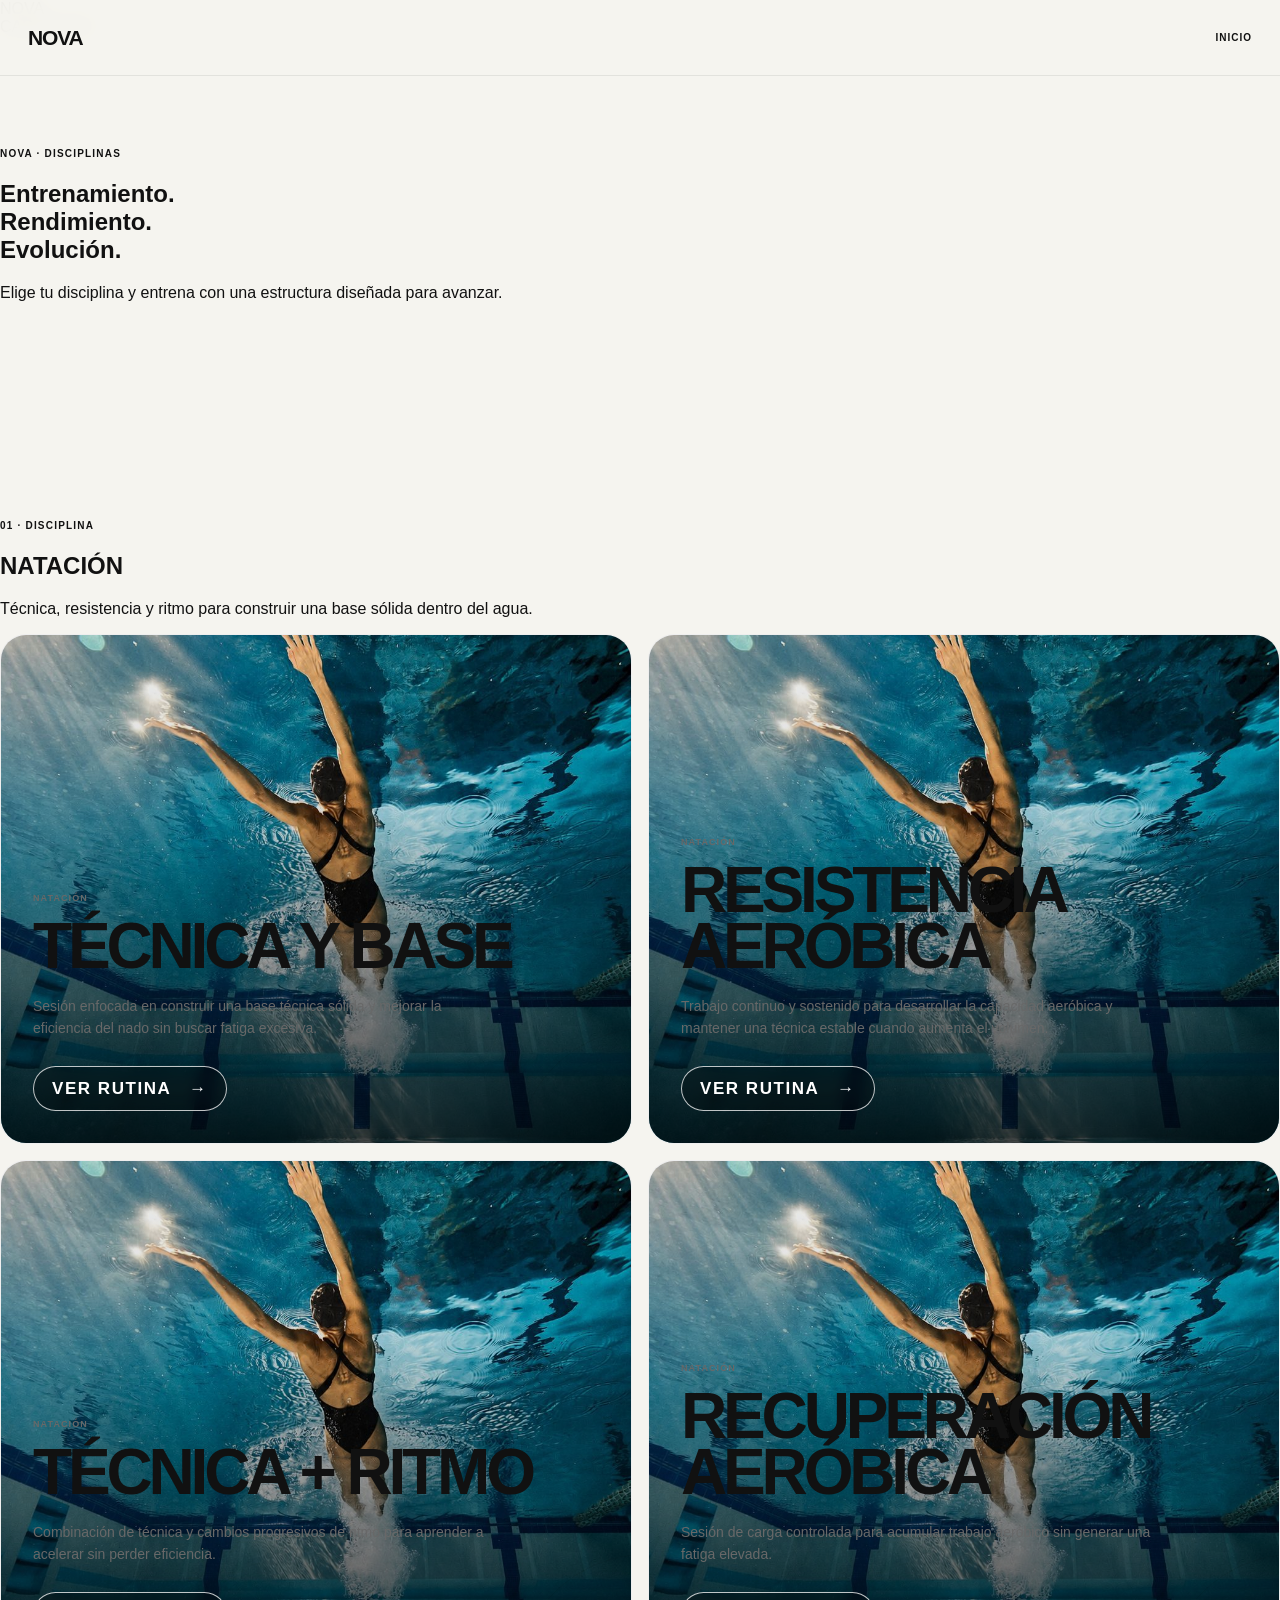
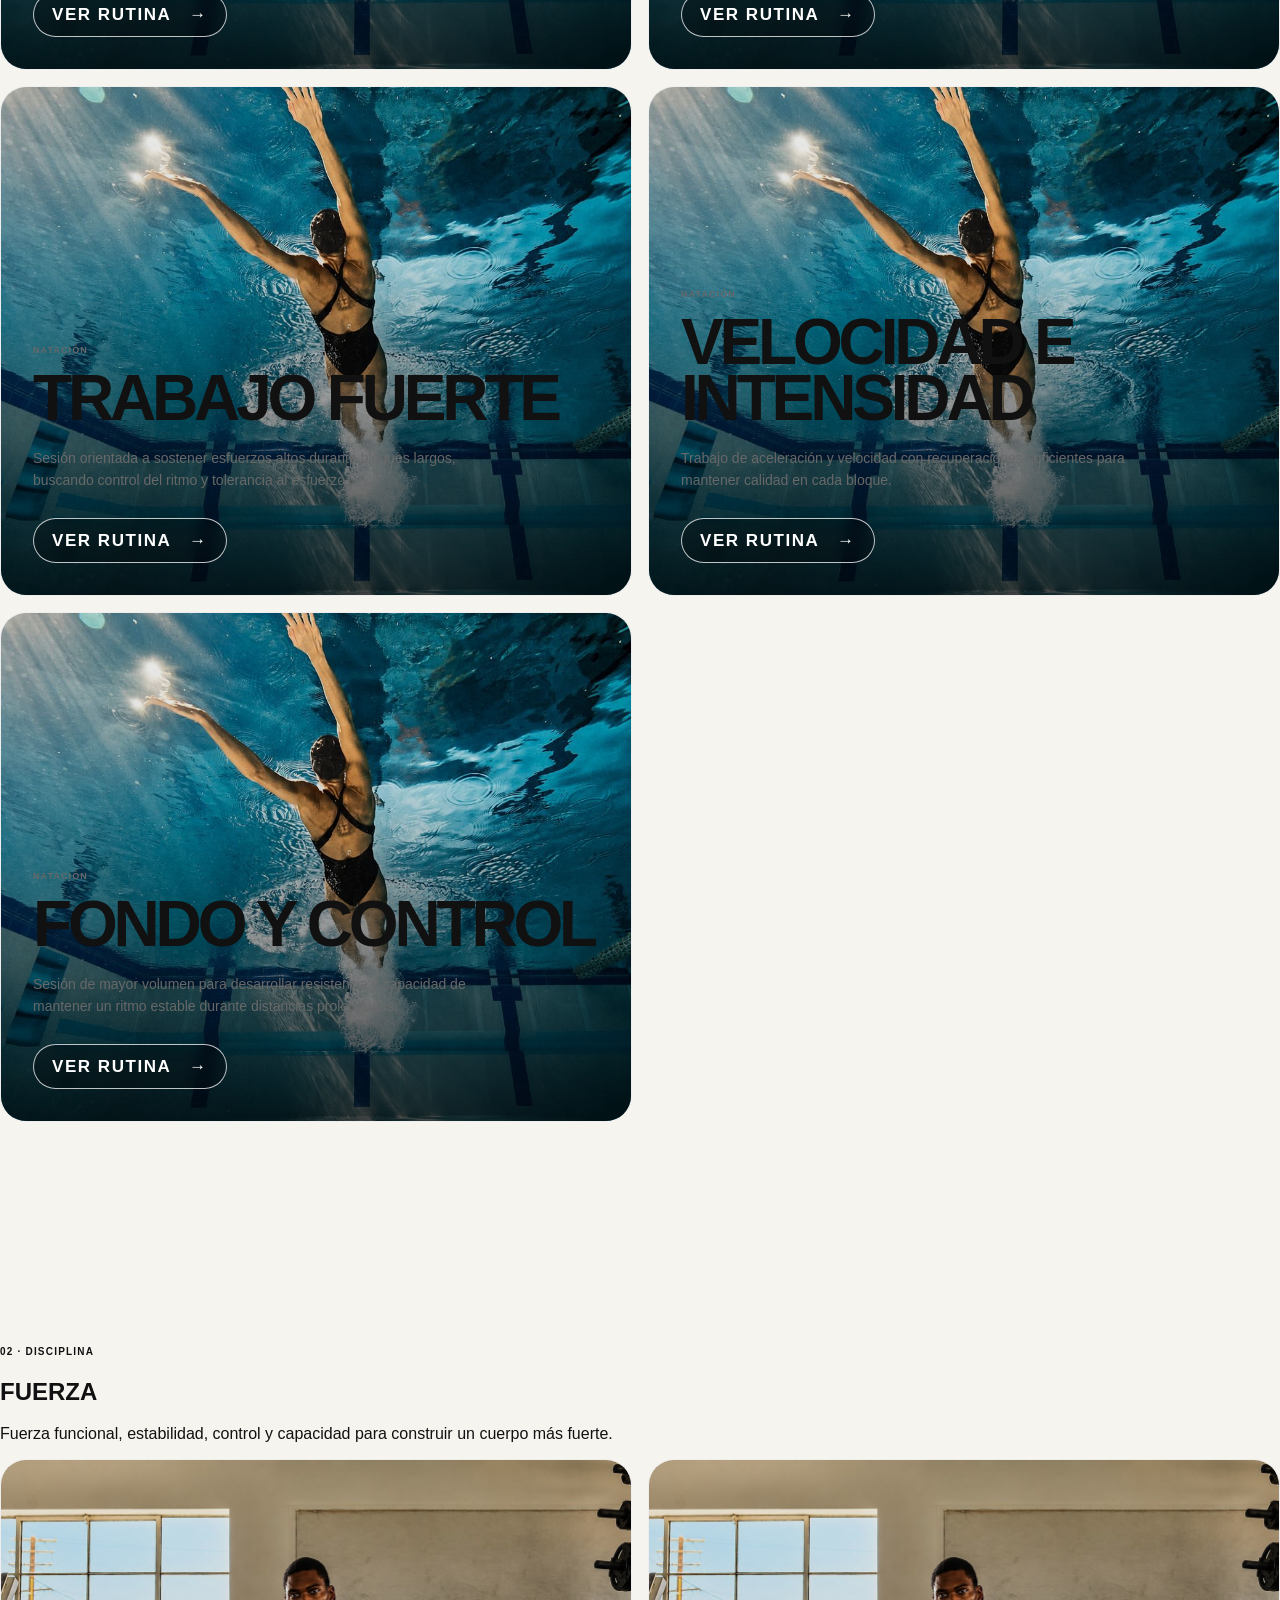
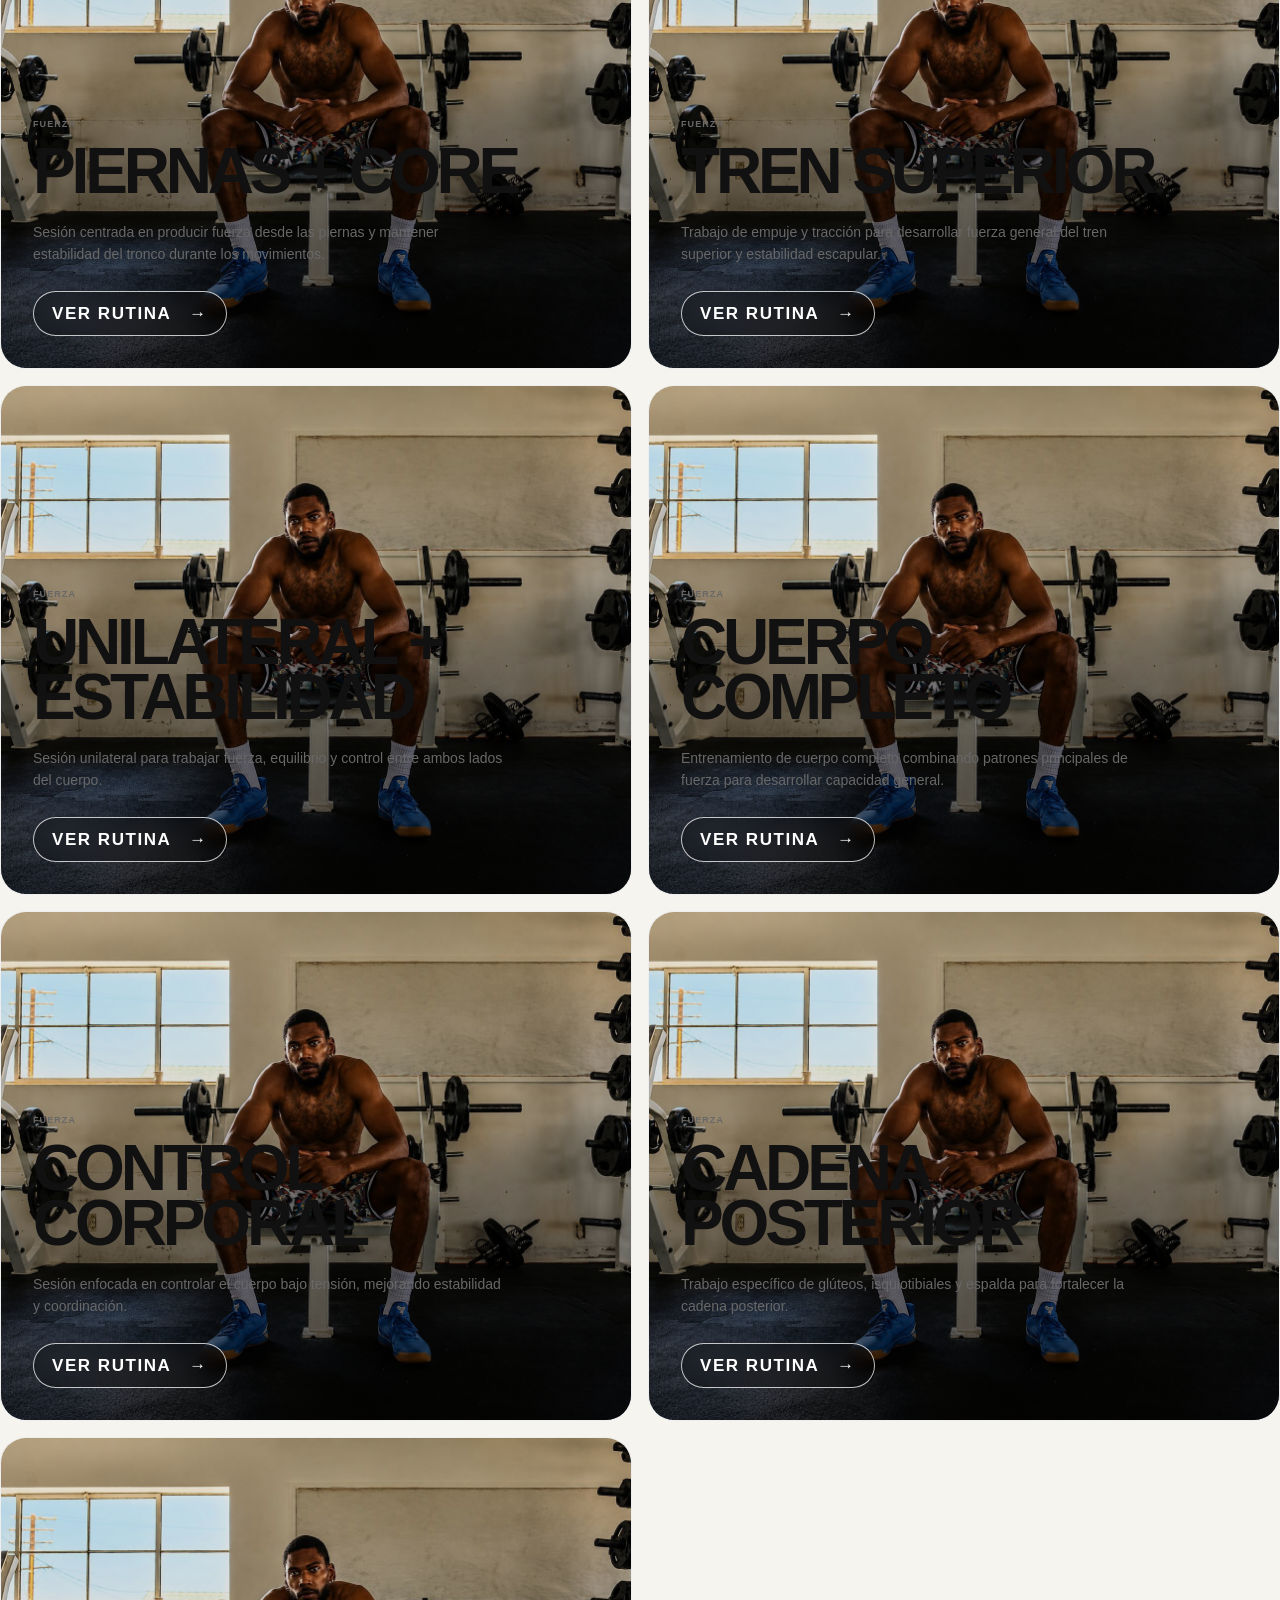
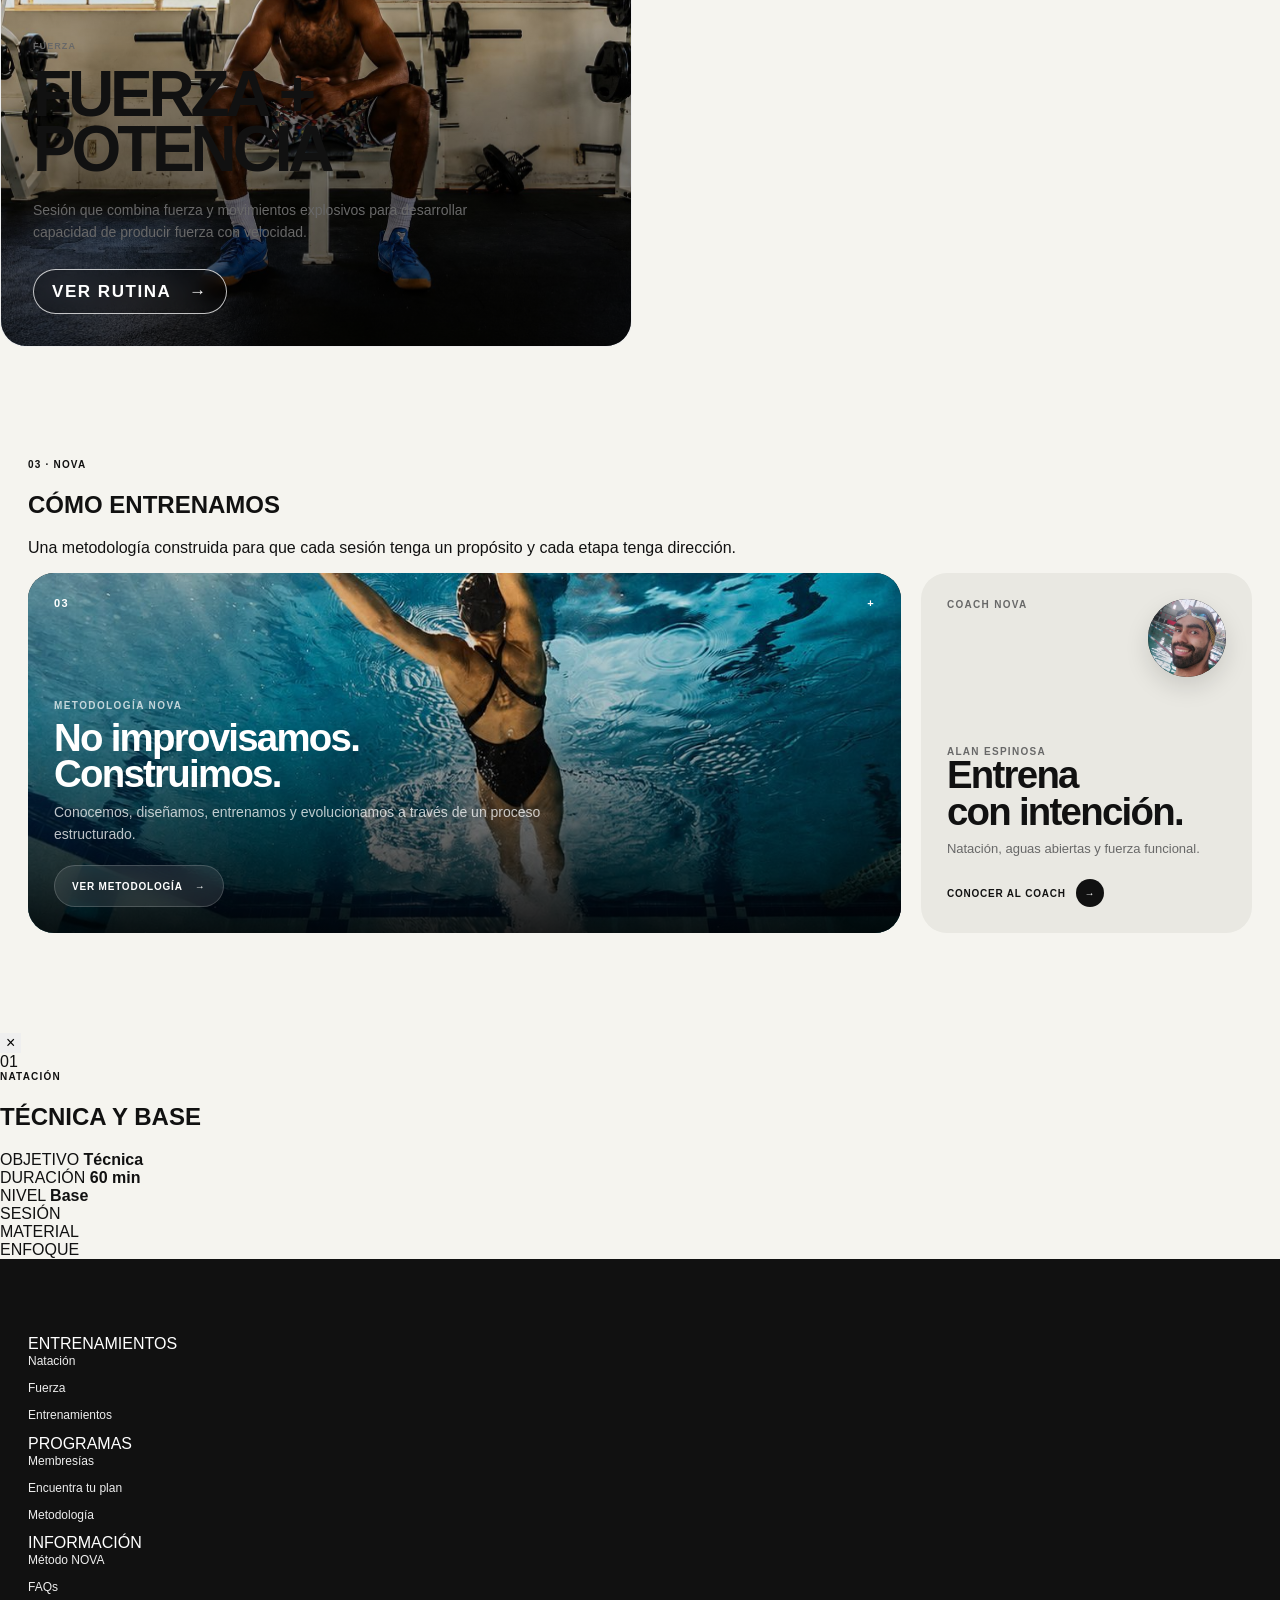
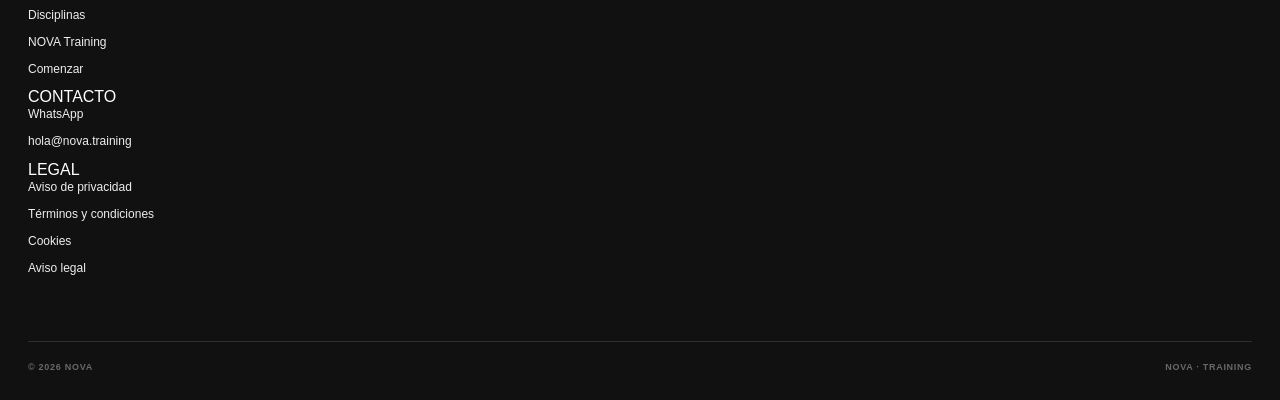
==== commit 48972515: "Update training.html" ====
--- a/training.html
+++ b/training.html
@@ -17,9 +17,1206 @@
         href="css/training.css"
     >
 
+    <style>
+
+        /* =====================================================
+           NOVA · TRAINING · METODOLOGÍA + COACH
+        ====================================================== */
+
+        .nova-training-extra-section {
+
+            width: min(
+                var(--nova-max-width, 1309px),
+                calc(100% - 56px)
+            );
+
+            margin: 0 auto;
+
+            padding:
+                0 0 100px;
+
+        }
+
+
+        .nova-training-extra-grid {
+
+            display: grid;
+
+            grid-template-columns:
+                minmax(0, 1.45fr)
+                minmax(280px, .55fr);
+
+            gap: 20px;
+
+        }
+
+
+        .nova-training-extra-card {
+
+            position: relative;
+
+            min-height: 360px;
+
+            overflow: hidden;
+
+            border-radius:
+                var(--nova-radius-lg, 26px);
+
+            background:
+                var(--nova-black, #111111);
+
+            color:
+                var(--nova-white, #ffffff);
+
+            cursor: pointer;
+
+            isolation: isolate;
+
+            transition:
+                transform .45s var(--nova-ease, cubic-bezier(.22,1,.36,1)),
+                box-shadow .45s ease;
+
+        }
+
+
+        .nova-training-extra-card:hover {
+
+            transform:
+                translateY(-5px);
+
+            box-shadow:
+                0 24px 60px rgba(0,0,0,.14);
+
+        }
+
+
+        .nova-training-extra-image {
+
+            position: absolute;
+
+            inset: 0;
+
+            z-index: -2;
+
+            background-position: center;
+
+            background-size: cover;
+
+            background-repeat: no-repeat;
+
+            transition:
+                transform .8s var(--nova-ease, cubic-bezier(.22,1,.36,1));
+
+        }
+
+
+        .nova-training-extra-card:hover
+        .nova-training-extra-image {
+
+            transform:
+                scale(1.045);
+
+        }
+
+
+        .nova-training-extra-overlay {
+
+            position: absolute;
+
+            inset: 0;
+
+            z-index: -1;
+
+            background:
+                linear-gradient(
+                    180deg,
+                    rgba(0,0,0,.08) 0%,
+                    rgba(0,0,0,.22) 38%,
+                    rgba(0,0,0,.88) 100%
+                );
+
+        }
+
+
+        .nova-training-extra-top {
+
+            position: absolute;
+
+            top: 24px;
+
+            left: 26px;
+
+            right: 26px;
+
+            display: flex;
+
+            align-items: center;
+
+            justify-content: space-between;
+
+            font-size: 11px;
+
+            font-weight: 800;
+
+            letter-spacing: .12em;
+
+        }
+
+
+        .nova-training-extra-content {
+
+            position: absolute;
+
+            left: 26px;
+
+            right: 26px;
+
+            bottom: 26px;
+
+        }
+
+
+        .nova-training-extra-label {
+
+            margin-bottom: 9px;
+
+            font-size: 10px;
+
+            font-weight: 800;
+
+            letter-spacing: .14em;
+
+            text-transform: uppercase;
+
+            opacity: .72;
+
+        }
+
+
+        .nova-training-extra-content h3 {
+
+            margin: 0 0 9px;
+
+            font-size: clamp(
+                28px,
+                3vw,
+                46px
+            );
+
+            line-height: .95;
+
+            letter-spacing: -.045em;
+
+        }
+
+
+        .nova-training-extra-content p {
+
+            max-width: 570px;
+
+            margin: 0;
+
+            font-size: 14px;
+
+            line-height: 1.55;
+
+            color:
+                rgba(255,255,255,.74);
+
+        }
+
+
+        .nova-training-extra-button {
+
+            display: inline-flex;
+
+            align-items: center;
+
+            justify-content: center;
+
+            gap: 12px;
+
+            margin-top: 20px;
+
+            min-height: 42px;
+
+            padding:
+                0 17px;
+
+            border: 1px solid
+                rgba(255,255,255,.18);
+
+            border-radius: 999px;
+
+            background:
+                rgba(255,255,255,.10);
+
+            color:
+                #fff;
+
+            font: inherit;
+
+            font-size: 10px;
+
+            font-weight: 800;
+
+            letter-spacing: .08em;
+
+            text-transform: uppercase;
+
+            backdrop-filter:
+                blur(12px);
+
+            -webkit-backdrop-filter:
+                blur(12px);
+
+        }
+
+
+        /* =====================================================
+           COACH CARD
+        ====================================================== */
+
+        .nova-coach-pill {
+
+            min-height: 360px;
+
+            display: flex;
+
+            flex-direction: column;
+
+            justify-content: space-between;
+
+            padding: 26px;
+
+            background:
+                var(--nova-bg-alt, #e9e8e2);
+
+            color:
+                var(--nova-black, #111111);
+
+        }
+
+
+        .nova-coach-pill:hover {
+
+            background:
+                #dfded8;
+
+        }
+
+
+        .nova-coach-pill-top {
+
+            display: flex;
+
+            align-items: flex-start;
+
+            justify-content: space-between;
+
+            gap: 20px;
+
+        }
+
+
+        .nova-coach-pill-label {
+
+            font-size: 10px;
+
+            font-weight: 800;
+
+            letter-spacing: .13em;
+
+            text-transform: uppercase;
+
+            color:
+                var(--nova-gray, #686868);
+
+        }
+
+
+        .nova-coach-photo-button {
+
+            width: 78px;
+
+            height: 78px;
+
+            padding: 0;
+
+            border: 0;
+
+            border-radius: 50%;
+
+            overflow: hidden;
+
+            background:
+                #111;
+
+            cursor: pointer;
+
+            flex-shrink: 0;
+
+            box-shadow:
+                0 10px 25px rgba(0,0,0,.13);
+
+            transition:
+                transform .4s var(--nova-ease, cubic-bezier(.22,1,.36,1));
+
+        }
+
+
+        .nova-coach-pill:hover
+        .nova-coach-photo-button {
+
+            transform:
+                scale(1.05);
+
+        }
+
+
+        .nova-coach-photo-button img {
+
+            width: 100%;
+
+            height: 100%;
+
+            display: block;
+
+            object-fit: cover;
+
+        }
+
+
+        .nova-coach-pill-content {
+
+            margin-top: auto;
+
+            padding-top: 45px;
+
+        }
+
+
+        .nova-coach-pill-content h3 {
+
+            margin: 0 0 9px;
+
+            font-size: clamp(
+                28px,
+                3vw,
+                42px
+            );
+
+            line-height: .95;
+
+            letter-spacing: -.045em;
+
+        }
+
+
+        .nova-coach-pill-content p {
+
+            margin: 0;
+
+            max-width: 360px;
+
+            font-size: 13px;
+
+            line-height: 1.55;
+
+            color:
+                var(--nova-gray, #686868);
+
+        }
+
+
+        .nova-coach-pill-action {
+
+            display: inline-flex;
+
+            align-items: center;
+
+            gap: 10px;
+
+            margin-top: 20px;
+
+            padding: 0;
+
+            border: 0;
+
+            background: transparent;
+
+            color:
+                var(--nova-black, #111111);
+
+            font: inherit;
+
+            font-size: 10px;
+
+            font-weight: 800;
+
+            letter-spacing: .08em;
+
+            text-transform: uppercase;
+
+            cursor: pointer;
+
+        }
+
+
+        .nova-coach-pill-action span:last-child {
+
+            display: inline-flex;
+
+            align-items: center;
+
+            justify-content: center;
+
+            width: 28px;
+
+            height: 28px;
+
+            border-radius: 50%;
+
+            background:
+                var(--nova-black, #111111);
+
+            color:
+                #fff;
+
+            transition:
+                transform .3s ease;
+
+        }
+
+
+        .nova-coach-pill:hover
+        .nova-coach-pill-action span:last-child {
+
+            transform:
+                translateX(4px);
+
+        }
+
+
+        /* =====================================================
+           INFORMATION MODALS
+        ====================================================== */
+
+        .nova-info-modal {
+
+            position: fixed;
+
+            inset: 0;
+
+            z-index: 6000;
+
+            display: flex;
+
+            align-items: center;
+
+            justify-content: center;
+
+            padding: 24px;
+
+            opacity: 0;
+
+            visibility: hidden;
+
+            pointer-events: none;
+
+            transition:
+                opacity .35s ease,
+                visibility .35s ease;
+
+        }
+
+
+        .nova-info-modal.is-open {
+
+            opacity: 1;
+
+            visibility: visible;
+
+            pointer-events: auto;
+
+        }
+
+
+        .nova-info-modal-overlay {
+
+            position: absolute;
+
+            inset: 0;
+
+            background:
+                rgba(0,0,0,.58);
+
+            backdrop-filter:
+                blur(12px);
+
+            -webkit-backdrop-filter:
+                blur(12px);
+
+        }
+
+
+        .nova-info-modal-panel {
+
+            position: relative;
+
+            width: min(
+                900px,
+                100%
+            );
+
+            max-height:
+                min(850px, calc(100vh - 48px));
+
+            overflow-y: auto;
+
+            border-radius:
+                var(--nova-radius-lg, 26px);
+
+            background:
+                var(--nova-bg, #f5f4ef);
+
+            color:
+                var(--nova-black, #111111);
+
+            transform:
+                translateY(25px)
+                scale(.97);
+
+            opacity: 0;
+
+            transition:
+                transform .5s var(--nova-ease, cubic-bezier(.22,1,.36,1)),
+                opacity .35s ease;
+
+            box-shadow:
+                0 35px 100px rgba(0,0,0,.25);
+
+        }
+
+
+        .nova-info-modal.is-open
+        .nova-info-modal-panel {
+
+            transform:
+                translateY(0)
+                scale(1);
+
+            opacity: 1;
+
+        }
+
+
+        .nova-info-modal-close {
+
+            position: absolute;
+
+            top: 18px;
+
+            right: 18px;
+
+            z-index: 5;
+
+            width: 42px;
+
+            height: 42px;
+
+            border: 0;
+
+            border-radius: 50%;
+
+            background:
+                rgba(17,17,17,.08);
+
+            color:
+                var(--nova-black, #111111);
+
+            font-size: 26px;
+
+            line-height: 1;
+
+            cursor: pointer;
+
+            transition:
+                transform .3s ease,
+                background .3s ease;
+
+        }
+
+
+        .nova-info-modal-close:hover {
+
+            transform:
+                rotate(90deg);
+
+            background:
+                rgba(17,17,17,.14);
+
+        }
+
+
+        .nova-info-modal-content {
+
+            padding: 46px;
+
+        }
+
+
+        .nova-info-modal-eyebrow {
+
+            margin-bottom: 12px;
+
+            font-size: 10px;
+
+            font-weight: 800;
+
+            letter-spacing: .14em;
+
+            color:
+                var(--nova-gray, #686868);
+
+        }
+
+
+        .nova-info-modal-content h2 {
+
+            margin: 0 0 18px;
+
+            max-width: 720px;
+
+            font-size: clamp(
+                38px,
+                6vw,
+                72px
+            );
+
+            line-height: .92;
+
+            letter-spacing: -.055em;
+
+        }
+
+
+        .nova-info-modal-intro {
+
+            max-width: 680px;
+
+            margin: 0 0 34px;
+
+            font-size: 16px;
+
+            line-height: 1.65;
+
+            color:
+                var(--nova-gray, #686868);
+
+        }
+
+
+        /* =====================================================
+           METODOLOGÍA IMAGES
+        ====================================================== */
+
+        .nova-methodology-images {
+
+            display: grid;
+
+            grid-template-columns:
+                repeat(2, minmax(0, 1fr));
+
+            gap: 12px;
+
+            margin-bottom: 34px;
+
+        }
+
+
+        .nova-methodology-image {
+
+            height: 270px;
+
+            overflow: hidden;
+
+            border-radius:
+                18px;
+
+            background:
+                #ddd;
+
+        }
+
+
+        .nova-methodology-image img {
+
+            width: 100%;
+
+            height: 100%;
+
+            display: block;
+
+            object-fit: cover;
+
+            transition:
+                transform .7s var(--nova-ease, cubic-bezier(.22,1,.36,1));
+
+        }
+
+
+        .nova-methodology-image:hover img {
+
+            transform:
+                scale(1.04);
+
+        }
+
+
+        .nova-methodology-steps {
+
+            display: grid;
+
+            grid-template-columns:
+                repeat(4, minmax(0, 1fr));
+
+            gap: 10px;
+
+        }
+
+
+        .nova-methodology-step {
+
+            min-height: 150px;
+
+            padding: 18px;
+
+            border:
+                1px solid
+                rgba(17,17,17,.10);
+
+            border-radius:
+                16px;
+
+            background:
+                rgba(255,255,255,.45);
+
+        }
+
+
+        .nova-methodology-step-number {
+
+            display: block;
+
+            margin-bottom: 28px;
+
+            font-size: 10px;
+
+            font-weight: 800;
+
+            color:
+                var(--nova-gray-light, #969696);
+
+        }
+
+
+        .nova-methodology-step strong {
+
+            display: block;
+
+            margin-bottom: 7px;
+
+            font-size: 13px;
+
+            letter-spacing: .02em;
+
+        }
+
+
+        .nova-methodology-step p {
+
+            margin: 0;
+
+            font-size: 12px;
+
+            line-height: 1.5;
+
+            color:
+                var(--nova-gray, #686868);
+
+        }
+
+
+        /* =====================================================
+           COACH MODAL
+        ====================================================== */
+
+        .nova-coach-modal-grid {
+
+            display: grid;
+
+            grid-template-columns:
+                300px
+                minmax(0, 1fr);
+
+            gap: 34px;
+
+            align-items: start;
+
+        }
+
+
+        .nova-coach-modal-photo {
+
+            height: 390px;
+
+            overflow: hidden;
+
+            border-radius:
+                22px;
+
+            background:
+                #ddd;
+
+        }
+
+
+        .nova-coach-modal-photo img {
+
+            width: 100%;
+
+            height: 100%;
+
+            display: block;
+
+            object-fit: cover;
+
+        }
+
+
+        .nova-coach-modal-copy p {
+
+            margin: 0 0 18px;
+
+            font-size: 14px;
+
+            line-height: 1.7;
+
+            color:
+                var(--nova-gray, #686868);
+
+        }
+
+
+        .nova-coach-modal-role {
+
+            display: inline-flex;
+
+            padding: 8px 12px;
+
+            border-radius: 999px;
+
+            background:
+                var(--nova-black, #111111);
+
+            color:
+                #fff;
+
+            font-size: 9px;
+
+            font-weight: 800;
+
+            letter-spacing: .08em;
+
+            text-transform: uppercase;
+
+            margin-bottom: 22px;
+
+        }
+
+
+        .nova-coach-modal-list {
+
+            display: grid;
+
+            gap: 10px;
+
+            margin-top: 24px;
+
+        }
+
+
+        .nova-coach-modal-list div {
+
+            padding:
+                14px 0;
+
+            border-top:
+                1px solid
+                rgba(17,17,17,.10);
+
+            font-size: 12px;
+
+            line-height: 1.5;
+
+        }
+
+
+        .nova-coach-modal-list strong {
+
+            display: block;
+
+            margin-bottom: 3px;
+
+            font-size: 10px;
+
+            letter-spacing: .08em;
+
+            text-transform: uppercase;
+
+        }
+
+
+        /* =====================================================
+           BODY LOCK
+        ====================================================== */
+
+        body.nova-info-modal-open {
+
+            overflow: hidden;
+
+        }
+
+
+        /* =====================================================
+           RESPONSIVE
+        ====================================================== */
+
+        @media (max-width: 900px) {
+
+            .nova-training-extra-section {
+
+                width:
+                    calc(100% - 32px);
+
+                padding-bottom: 76px;
+
+            }
+
+
+            .nova-training-extra-grid {
+
+                grid-template-columns:
+                    1fr;
+
+            }
+
+
+            .nova-training-extra-card,
+            .nova-coach-pill {
+
+                min-height: 390px;
+
+            }
+
+
+            .nova-methodology-steps {
+
+                grid-template-columns:
+                    repeat(2, minmax(0, 1fr));
+
+            }
+
+
+            .nova-coach-modal-grid {
+
+                grid-template-columns:
+                    220px
+                    minmax(0, 1fr);
+
+            }
+
+
+            .nova-coach-modal-photo {
+
+                height: 330px;
+
+            }
+
+        }
+
+
+        @media (max-width: 640px) {
+
+            .nova-training-extra-section {
+
+                width:
+                    calc(100% - 32px);
+
+                padding-bottom: 60px;
+
+            }
+
+
+            .nova-training-extra-card,
+            .nova-coach-pill {
+
+                min-height: 340px;
+
+                border-radius:
+                    20px;
+
+            }
+
+
+            .nova-training-extra-content {
+
+                left: 21px;
+
+                right: 21px;
+
+                bottom: 21px;
+
+            }
+
+
+            .nova-training-extra-top {
+
+                top: 20px;
+
+                left: 21px;
+
+                right: 21px;
+
+            }
+
+
+            .nova-coach-pill {
+
+                padding: 21px;
+
+            }
+
+
+            .nova-coach-modal-panel {
+
+                width: 100%;
+
+                max-height:
+                    calc(100vh - 24px);
+
+                border-radius:
+                    22px;
+
+            }
+
+
+            .nova-info-modal {
+
+                align-items: flex-end;
+
+                padding: 12px;
+
+            }
+
+
+            .nova-info-modal-content {
+
+                padding:
+                    42px 22px 26px;
+
+            }
+
+
+            .nova-info-modal-content h2 {
+
+                font-size: 42px;
+
+            }
+
+
+            .nova-methodology-images {
+
+                grid-template-columns:
+                    1fr;
+
+            }
+
+
+            .nova-methodology-image {
+
+                height: 220px;
+
+            }
+
+
+            .nova-methodology-steps {
+
+                grid-template-columns:
+                    1fr 1fr;
+
+            }
+
+
+            .nova-coach-modal-grid {
+
+                grid-template-columns:
+                    1fr;
+
+            }
+
+
+            .nova-coach-modal-photo {
+
+                height: 300px;
+
+            }
+
+        }
+
+
+        @media (max-width: 390px) {
+
+            .nova-methodology-steps {
+
+                grid-template-columns:
+                    1fr;
+
+            }
+
+            .nova-training-extra-card,
+            .nova-coach-pill {
+
+                min-height: 320px;
+
+            }
+
+        }
+
+
+        @media (prefers-reduced-motion: reduce) {
+
+            .nova-info-modal,
+            .nova-info-modal-panel,
+            .nova-training-extra-image,
+            .nova-training-extra-card,
+            .nova-coach-photo-button,
+            .nova-methodology-image img {
+
+                transition:
+                    none !important;
+
+            }
+
+        }
+
+    </style>
+
 </head>
 
 <body>
+
 
     <!-- =====================================================
          NOVA · PAGE TRANSITION
@@ -69,41 +1266,22 @@
             </a>
 
 
-            <!-- DESKTOP NAV -->
-
-            <nav
-                class="nova-desktop-nav"
-                aria-label="Navegación principal"
-            >
-
-                <a
-                    href="training.html"
-                    class="nova-nav-link is-active nova-page-link"
-                    data-page-title="DISCIPLINAS"
-                >
-                    DISCIPLINAS
-                </a>
-
-                <a
-                    href="programas.html"
-                    class="nova-nav-link nova-page-link"
-                    data-page-title="MEMBRESÍAS"
-                >
-                    MEMBRESÍAS
-                </a>
-
-                <a
-                    href="plan.html"
-                    class="nova-nav-link nova-page-link"
-                    data-page-title="PLAN"
-                >
-                    PLAN
-                </a>
+<nav
+    class="nova-desktop-nav"
+    aria-label="Navegación principal"
+>
+
+    <a
+        href="index.html"
+        class="nova-nav-link js-open-memberships"
+    >
+        INICIO
+    </a>
+
+</nav>
 
             </nav>
 
-
-            <!-- MENU BUTTON -->
 
             <button
                 type="button"
@@ -151,107 +1329,37 @@
                 ×
             </button>
 
-
-            <nav
-                class="nova-menu-nav"
-                aria-label="Menú móvil"
-            >
-
-                <a
-                    href="index.html"
-                    class="nova-menu-link nova-page-link"
-                    data-page-title="NOVA"
-                >
-
-                    <span class="nova-menu-number">
-                        01
-                    </span>
-
-                    <strong>
-                        NOVA
-                    </strong>
-
-                    <span class="nova-menu-arrow">
-                        →
-                    </span>
-
-                </a>
-
-
-                <a
-                    href="training.html"
-                    class="nova-menu-link is-active nova-page-link"
-                    data-page-title="DISCIPLINAS"
-                >
-
-                    <span class="nova-menu-number">
-                        02
-                    </span>
-
-                    <strong>
-                        DISCIPLINAS
-                    </strong>
-
-                    <span class="nova-menu-arrow">
-                        →
-                    </span>
-
-                </a>
-
-
-                <a
-                    href="programas.html"
-                    class="nova-menu-link nova-page-link"
-                    data-page-title="MEMBRESÍAS"
-                >
-
-                    <span class="nova-menu-number">
-                        03
-                    </span>
-
-                    <strong>
-                        MEMBRESÍAS
-                    </strong>
-
-                    <span class="nova-menu-arrow">
-                        →
-                    </span>
-
-                </a>
-
-
-                <a
-                    href="plan.html"
-                    class="nova-menu-link nova-page-link"
-                    data-page-title="PLAN"
-                >
-
-                    <span class="nova-menu-number">
-                        04
-                    </span>
-
-                    <strong>
-                        PLAN
-                    </strong>
-
-                    <span class="nova-menu-arrow">
-                        →
-                    </span>
-
-                </a>
-
-            </nav>
-
+<nav
+    class="nova-menu-nav"
+    aria-label="Menú móvil"
+>
+
+    <a
+        href="index.html"
+        class="nova-menu-link nova-page-link"
+        data-page-title="NOVA"
+    >
+
+        <span class="nova-menu-number">
+            01
+        </span>
+
+        <strong>
+            INICIO
+        </strong>
+
+        <span class="nova-menu-arrow">
+            →
+        </span>
+
+    </a>
+
+
+</nav>
 
             <div class="nova-menu-footer">
 
-                <span>
-                    NOVA · TRAINING
-                </span>
-
-                <span>
-                    2026
-                </span>
+ 
 
             </div>
 
@@ -369,6 +1477,184 @@
                 class="nova-training-grid"
                 id="strengthRoutineGrid"
             ></div>
+
+        </section>
+
+
+        <!-- =================================================
+             METODOLOGÍA + COACH
+        ================================================== -->
+
+        <section class="nova-training-extra-section">
+
+            <div class="nova-training-section-header">
+
+                <div>
+
+                    <div class="nova-eyebrow">
+                        03 · NOVA
+                    </div>
+
+                    <h2>
+                        CÓMO ENTRENAMOS
+                    </h2>
+
+                </div>
+
+                <p>
+                    Una metodología construida para que cada sesión
+                    tenga un propósito y cada etapa tenga dirección.
+                </p>
+
+            </div>
+
+
+            <div class="nova-training-extra-grid">
+
+
+                <!-- =================================================
+                     METODOLOGÍA
+                ================================================== -->
+
+                <article
+                    class="nova-training-extra-card"
+                    id="metodologiaCard"
+                    tabindex="0"
+                    role="button"
+                    aria-label="Ver metodología NOVA"
+                >
+
+                    <div
+                        class="nova-training-extra-image"
+                        style="
+                            background-image:
+                            url('img/WhatsApp Image 4.jpeg');
+                        "
+                    ></div>
+
+                    <div class="nova-training-extra-overlay"></div>
+
+
+                    <div class="nova-training-extra-top">
+
+                        <span>
+                            03
+                        </span>
+
+                        <span>
+                            +
+                        </span>
+
+                    </div>
+
+
+                    <div class="nova-training-extra-content">
+
+                        <div class="nova-training-extra-label">
+                            METODOLOGÍA NOVA
+                        </div>
+
+                        <h3>
+                            No improvisamos.<br>
+                            Construimos.
+                        </h3>
+
+                        <p>
+                            Conocemos, diseñamos, entrenamos y
+                            evolucionamos a través de un proceso
+                            estructurado.
+                        </p>
+
+                        <button
+                            type="button"
+                            class="nova-training-extra-button"
+                            id="metodologiaButton"
+                        >
+                            <span>
+                                VER METODOLOGÍA
+                            </span>
+
+                            <span>
+                                →
+                            </span>
+                        </button>
+
+                    </div>
+
+                </article>
+
+
+                <!-- =================================================
+                     COACH
+                ================================================== -->
+
+                <article
+                    class="nova-coach-pill nova-training-extra-card"
+                    id="coachCard"
+                >
+
+                    <div class="nova-coach-pill-top">
+
+                        <div class="nova-coach-pill-label">
+                            COACH NOVA
+                        </div>
+
+
+                        <button
+                            type="button"
+                            class="nova-coach-photo-button"
+                            id="coachPhotoButton"
+                            aria-label="Ver información del coach"
+                        >
+
+                            <img
+                                src="img/perfil1.jpeg"
+                                alt="Coach Alan Espinosa"
+                            >
+
+                        </button>
+
+                    </div>
+
+
+                    <div class="nova-coach-pill-content">
+
+                        <div class="nova-coach-pill-label">
+                            ALAN ESPINOSA
+                        </div>
+
+                        <h3>
+                            Entrena<br>
+                            con intención.
+                        </h3>
+
+                        <p>
+                            Natación, aguas abiertas y fuerza
+                            funcional.
+                        </p>
+
+
+                        <button
+                            type="button"
+                            class="nova-coach-pill-action"
+                            id="coachInfoButton"
+                        >
+
+                            <span>
+                                CONOCER AL COACH
+                            </span>
+
+                            <span>
+                                →
+                            </span>
+
+                        </button>
+
+                    </div>
+
+                </article>
+
+            </div>
 
         </section>
 
@@ -427,9 +1713,7 @@
                         NATACIÓN
                     </div>
 
-                    <h2
-                        id="routineModalTitle"
-                    >
+                    <h2 id="routineModalTitle">
                         TÉCNICA Y BASE
                     </h2>
 
@@ -542,6 +1826,292 @@
 
 
     <!-- =====================================================
+         NOVA · METODOLOGÍA MODAL
+    ====================================================== -->
+
+    <div
+        class="nova-info-modal"
+        id="methodologyModal"
+        aria-hidden="true"
+    >
+
+        <div
+            class="nova-info-modal-overlay"
+            id="methodologyModalOverlay"
+        ></div>
+
+
+        <div
+            class="nova-info-modal-panel"
+            role="dialog"
+            aria-modal="true"
+            aria-labelledby="methodologyModalTitle"
+        >
+
+            <button
+                type="button"
+                class="nova-info-modal-close"
+                id="methodologyModalClose"
+                aria-label="Cerrar metodología"
+            >
+                ×
+            </button>
+
+
+            <div class="nova-info-modal-content">
+
+                <div class="nova-info-modal-eyebrow">
+                    NOVA · METODOLOGÍA
+                </div>
+
+                <h2 id="methodologyModalTitle">
+                    No improvisamos.<br>
+                    Construimos.
+                </h2>
+
+                <p class="nova-info-modal-intro">
+                    En NOVA cada entrenamiento parte de un objetivo.
+                    Observamos dónde estás, diseñamos el trabajo que
+                    necesitas y construimos una progresión para que
+                    puedas avanzar con intención.
+                </p>
+
+
+                <div class="nova-methodology-images">
+
+                    <div class="nova-methodology-image">
+
+                        <img
+                            src="img/WhatsApp Image 4.jpeg"
+                            alt="Entrenamiento de natación NOVA"
+                        >
+
+                    </div>
+
+
+                    <div class="nova-methodology-image">
+
+                        <img
+                            src="img/WhatsApp Image 3.jpeg"
+                            alt="Entrenamiento de fuerza NOVA"
+                        >
+
+                    </div>
+
+                </div>
+
+
+                <div class="nova-methodology-steps">
+
+
+                    <div class="nova-methodology-step">
+
+                        <span class="nova-methodology-step-number">
+                            01
+                        </span>
+
+                        <strong>
+                            CONOCEMOS
+                        </strong>
+
+                        <p>
+                            Entendemos tu punto de partida,
+                            tus objetivos y lo que necesitas.
+                        </p>
+
+                    </div>
+
+
+                    <div class="nova-methodology-step">
+
+                        <span class="nova-methodology-step-number">
+                            02
+                        </span>
+
+                        <strong>
+                            DISEÑAMOS
+                        </strong>
+
+                        <p>
+                            Estructuramos el entrenamiento
+                            alrededor de una dirección clara.
+                        </p>
+
+                    </div>
+
+
+                    <div class="nova-methodology-step">
+
+                        <span class="nova-methodology-step-number">
+                            03
+                        </span>
+
+                        <strong>
+                            ENTRENAMOS
+                        </strong>
+
+                        <p>
+                            Ejecutamos sesiones con intención,
+                            técnica y progresión.
+                        </p>
+
+                    </div>
+
+
+                    <div class="nova-methodology-step">
+
+                        <span class="nova-methodology-step-number">
+                            04
+                        </span>
+
+                        <strong>
+                            EVOLUCIONAMOS
+                        </strong>
+
+                        <p>
+                            Medimos el proceso y ajustamos
+                            para seguir avanzando.
+                        </p>
+
+                    </div>
+
+                </div>
+
+            </div>
+
+        </div>
+
+    </div>
+
+
+    <!-- =====================================================
+         NOVA · COACH MODAL
+    ====================================================== -->
+
+    <div
+        class="nova-info-modal"
+        id="coachModal"
+        aria-hidden="true"
+    >
+
+        <div
+            class="nova-info-modal-overlay"
+            id="coachModalOverlay"
+        ></div>
+
+
+        <div
+            class="nova-info-modal-panel"
+            role="dialog"
+            aria-modal="true"
+            aria-labelledby="coachModalTitle"
+        >
+
+            <button
+                type="button"
+                class="nova-info-modal-close"
+                id="coachModalClose"
+                aria-label="Cerrar información del coach"
+            >
+                ×
+            </button>
+
+
+            <div class="nova-info-modal-content">
+
+                <div class="nova-coach-modal-grid">
+
+
+                    <div class="nova-coach-modal-photo">
+
+                        <img
+                            src="img/perfil1.jpeg"
+                            alt="Coach Alan Espinosa"
+                        >
+
+                    </div>
+
+
+                    <div class="nova-coach-modal-copy">
+
+                        <div class="nova-info-modal-eyebrow">
+                            NOVA · COACH
+                        </div>
+
+                        <h2 id="coachModalTitle">
+                            Alan<br>
+                            Espinosa.
+                        </h2>
+
+                        <div class="nova-coach-modal-role">
+                            Coach NOVA
+                        </div>
+
+
+                        <p>
+                            Coach en natación, aguas abiertas y
+                            fuerza funcional.
+                        </p>
+
+                        <p>
+                            El objetivo es crear entrenamientos
+                            claros, estructurados y progresivos que
+                            permitan desarrollar rendimiento sin
+                            perder de vista la técnica y el control.
+                        </p>
+
+
+                        <div class="nova-coach-modal-list">
+
+                            <div>
+
+                                <strong>
+                                    NATACIÓN
+                                </strong>
+
+                                Técnica, resistencia, ritmo y
+                                preparación para aguas abiertas.
+
+                            </div>
+
+
+                            <div>
+
+                                <strong>
+                                    FUERZA
+                                </strong>
+
+                                Fuerza funcional, estabilidad,
+                                control corporal y capacidad física.
+
+                            </div>
+
+
+                            <div>
+
+                                <strong>
+                                    MÉTODO
+                                </strong>
+
+                                Entrenamiento con estructura,
+                                progresión y una intención clara.
+
+                            </div>
+
+                        </div>
+
+                    </div>
+
+                </div>
+
+            </div>
+
+        </div>
+
+    </div>
+
+
+    <!-- =====================================================
          NOVA · FOOTER
     ====================================================== -->
 
@@ -549,8 +2119,6 @@
 
         <div class="nova-footer-grid">
 
-
-            <!-- ENTRENAMIENTOS -->
 
             <div class="nova-footer-column">
 
@@ -572,8 +2140,6 @@
 
             </div>
 
-
-            <!-- PROGRAMAS -->
 
             <div class="nova-footer-column">
 
@@ -608,8 +2174,6 @@
             </div>
 
 
-            <!-- INFORMACIÓN -->
-
             <div class="nova-footer-column">
 
                 <div class="nova-footer-title">
@@ -620,6 +2184,13 @@
                     Método NOVA
                 </a>
 
+                <a
+                    href="#novaFaq"
+                    class="js-open-faq"
+                >
+                    FAQs
+                </a>
+
                 <a href="training.html">
                     Disciplinas
                 </a>
@@ -629,7 +2200,7 @@
                 </a>
 
                 <a
-                    href="plan.html"
+                    href="index.html#dudas"
                     class="nova-page-link"
                     data-page-title="PLAN"
                 >
@@ -638,8 +2209,6 @@
 
             </div>
 
-
-            <!-- CONTACTO -->
 
             <div class="nova-footer-column">
 
@@ -661,8 +2230,6 @@
 
             </div>
 
-
-            <!-- LEGAL -->
 
             <div class="nova-footer-column">
 
@@ -963,49 +2530,7 @@
 
 
                 /* =================================================
-                   KEYBOARD
-                ================================================== */
-
-                document.addEventListener(
-                    "keydown",
-                    (event) => {
-
-                        if (
-                            event.key === "Escape"
-                        ) {
-
-                            closeMenu();
-
-                            closeRoutineModal();
-
-                        }
-
-                    }
-                );
-
-
-                /* =================================================
-                   RESIZE
-                ================================================== */
-
-                window.addEventListener(
-                    "resize",
-                    () => {
-
-                        if (
-                            window.innerWidth > 900
-                        ) {
-
-                            closeMenu();
-
-                        }
-
-                    }
-                );
-
-
-                /* =================================================
-                   ROUTINES
+                   ROUTINE DATA
                 ================================================== */
 
                 const swimmingRoutines = [
@@ -1031,7 +2556,6 @@
                             "Posición corporal, longitud de brazada, respiración y control del ritmo."
                     },
 
-
                     {
                         number: "02",
                         title: "RESISTENCIA AERÓBICA",
@@ -1053,7 +2577,6 @@
                             "Mantener una respiración controlada y una brazada eficiente durante todo el volumen."
                     },
 
-
                     {
                         number: "03",
                         title: "TÉCNICA + RITMO",
@@ -1075,7 +2598,6 @@
                             "Cambiar de ritmo conservando posición corporal, respiración y longitud de brazada."
                     },
 
-
                     {
                         number: "04",
                         title: "RECUPERACIÓN AERÓBICA",
@@ -1096,7 +2618,6 @@
                         focus:
                             "Recuperar mientras se mantiene movimiento, técnica y sensación de agua."
                     },
-
 
                     {
                         number: "05",
@@ -1120,7 +2641,6 @@
                             "Sostener intensidad sin perder técnica ni convertir cada repetición en un sprint."
                     },
 
-
                     {
                         number: "06",
                         title: "VELOCIDAD E INTENSIDAD",
@@ -1142,7 +2662,6 @@
                         focus:
                             "Acelerar con control, mantener frecuencia de brazada y conservar una técnica eficiente."
                     },
-
 
                     {
                         number: "07",
@@ -1193,7 +2712,6 @@
                             "Control de rodilla, estabilidad de cadera y capacidad de mantener el tronco firme."
                     },
 
-
                     {
                         number: "02",
                         title: "TREN SUPERIOR",
@@ -1217,7 +2735,6 @@
                             "Control escapular, estabilidad del hombro y ejecución limpia."
                     },
 
-
                     {
                         number: "03",
                         title: "UNILATERAL + ESTABILIDAD",
@@ -1241,7 +2758,6 @@
                             "Control de pelvis, estabilidad del tobillo, rodilla y cadera."
                     },
 
-
                     {
                         number: "04",
                         title: "CUERPO COMPLETO",
@@ -1265,7 +2781,6 @@
                             "Ejecutar cada patrón con control y mantener calidad técnica durante toda la sesión."
                     },
 
-
                     {
                         number: "05",
                         title: "CONTROL CORPORAL",
@@ -1289,7 +2804,6 @@
                             "Tempo, posiciones estables, tensión corporal y control del movimiento."
                     },
 
-
                     {
                         number: "06",
                         title: "CADENA POSTERIOR",
@@ -1312,7 +2826,6 @@
                         focus:
                             "Bisagra de cadera, tensión de isquiotibiales y activación de glúteos."
                     },
-
 
                     {
                         number: "07",
@@ -1676,6 +3189,285 @@
 
 
                 /* =================================================
+                   INFORMATION MODALS
+                ================================================== */
+
+                const methodologyModal =
+                    document.getElementById(
+                        "methodologyModal"
+                    );
+
+                const methodologyModalOverlay =
+                    document.getElementById(
+                        "methodologyModalOverlay"
+                    );
+
+                const methodologyModalClose =
+                    document.getElementById(
+                        "methodologyModalClose"
+                    );
+
+                const methodologyCard =
+                    document.getElementById(
+                        "metodologiaCard"
+                    );
+
+                const methodologyButton =
+                    document.getElementById(
+                        "metodologiaButton"
+                    );
+
+
+                const coachModal =
+                    document.getElementById(
+                        "coachModal"
+                    );
+
+                const coachModalOverlay =
+                    document.getElementById(
+                        "coachModalOverlay"
+                    );
+
+                const coachModalClose =
+                    document.getElementById(
+                        "coachModalClose"
+                    );
+
+                const coachCard =
+                    document.getElementById(
+                        "coachCard"
+                    );
+
+                const coachPhotoButton =
+                    document.getElementById(
+                        "coachPhotoButton"
+                    );
+
+                const coachInfoButton =
+                    document.getElementById(
+                        "coachInfoButton"
+                    );
+
+
+                function openInfoModal(modal) {
+
+                    modal.classList.add(
+                        "is-open"
+                    );
+
+                    modal.setAttribute(
+                        "aria-hidden",
+                        "false"
+                    );
+
+                    document.body.classList.add(
+                        "nova-info-modal-open"
+                    );
+
+                }
+
+
+                function closeInfoModal(modal) {
+
+                    modal.classList.remove(
+                        "is-open"
+                    );
+
+                    modal.setAttribute(
+                        "aria-hidden",
+                        "true"
+                    );
+
+                    const anotherModalIsOpen =
+                        document.querySelector(
+                            ".nova-info-modal.is-open"
+                        );
+
+                    if (!anotherModalIsOpen) {
+
+                        document.body.classList.remove(
+                            "nova-info-modal-open"
+                        );
+
+                    }
+
+                }
+
+
+                function openMethodology() {
+
+                    openInfoModal(
+                        methodologyModal
+                    );
+
+                }
+
+
+                function openCoach() {
+
+                    openInfoModal(
+                        coachModal
+                    );
+
+                }
+
+
+                methodologyButton.addEventListener(
+                    "click",
+                    (event) => {
+
+                        event.stopPropagation();
+
+                        openMethodology();
+
+                    }
+                );
+
+
+                methodologyCard.addEventListener(
+                    "click",
+                    () => {
+
+                        openMethodology();
+
+                    }
+                );
+
+
+                methodologyModalClose.addEventListener(
+                    "click",
+                    () => {
+
+                        closeInfoModal(
+                            methodologyModal
+                        );
+
+                    }
+                );
+
+
+                methodologyModalOverlay.addEventListener(
+                    "click",
+                    () => {
+
+                        closeInfoModal(
+                            methodologyModal
+                        );
+
+                    }
+                );
+
+
+                coachPhotoButton.addEventListener(
+                    "click",
+                    (event) => {
+
+                        event.stopPropagation();
+
+                        openCoach();
+
+                    }
+                );
+
+
+                coachInfoButton.addEventListener(
+                    "click",
+                    (event) => {
+
+                        event.stopPropagation();
+
+                        openCoach();
+
+                    }
+                );
+
+
+                coachCard.addEventListener(
+                    "click",
+                    () => {
+
+                        openCoach();
+
+                    }
+                );
+
+
+                coachModalClose.addEventListener(
+                    "click",
+                    () => {
+
+                        closeInfoModal(
+                            coachModal
+                        );
+
+                    }
+                );
+
+
+                coachModalOverlay.addEventListener(
+                    "click",
+                    () => {
+
+                        closeInfoModal(
+                            coachModal
+                        );
+
+                    }
+                );
+
+
+                /* =================================================
+                   KEYBOARD
+                ================================================== */
+
+                document.addEventListener(
+                    "keydown",
+                    (event) => {
+
+                        if (
+                            event.key !== "Escape"
+                        ) {
+                            return;
+                        }
+
+
+                        closeMenu();
+
+                        closeRoutineModal();
+
+                        closeInfoModal(
+                            methodologyModal
+                        );
+
+                        closeInfoModal(
+                            coachModal
+                        );
+
+                    }
+                );
+
+
+                /* =================================================
+                   RESIZE
+                ================================================== */
+
+                window.addEventListener(
+                    "resize",
+                    () => {
+
+                        if (
+                            window.innerWidth > 900
+                        ) {
+
+                            closeMenu();
+
+                        }
+
+                    }
+                );
+
+
+                /* =================================================
                    PAGE SHOW
                 ================================================== */
 
@@ -1695,6 +3487,28 @@
                 );
 
 
+                /* =================================================
+                   ACCESSIBILITY · METHODOLOGY
+                ================================================== */
+
+                methodologyCard.addEventListener(
+                    "keydown",
+                    (event) => {
+
+                        if (
+                            event.key === "Enter" ||
+                            event.key === " "
+                        ) {
+
+                            event.preventDefault();
+
+                            openMethodology();
+
+                        }
+
+                    }
+                );
+
             }
         );
 
@@ -1702,4 +3516,4 @@
 
 </body>
 
-</html>+</html>
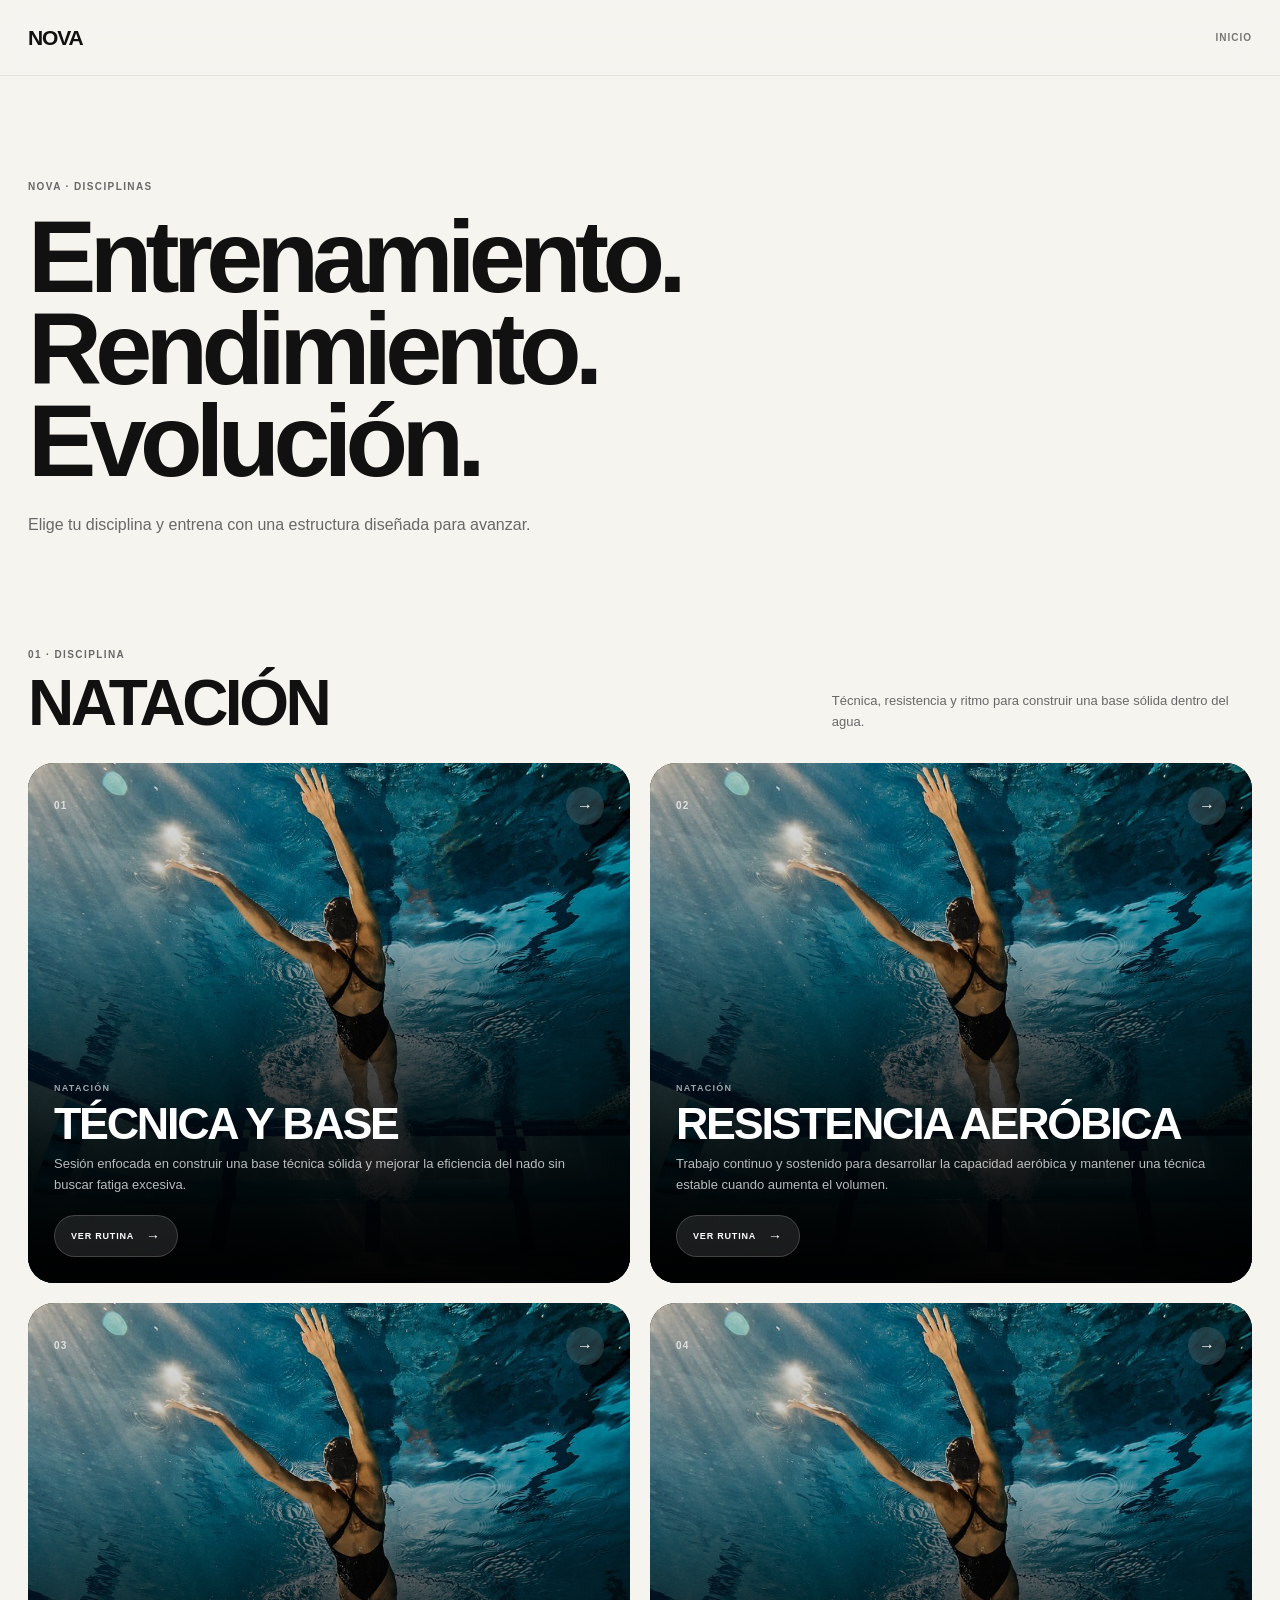
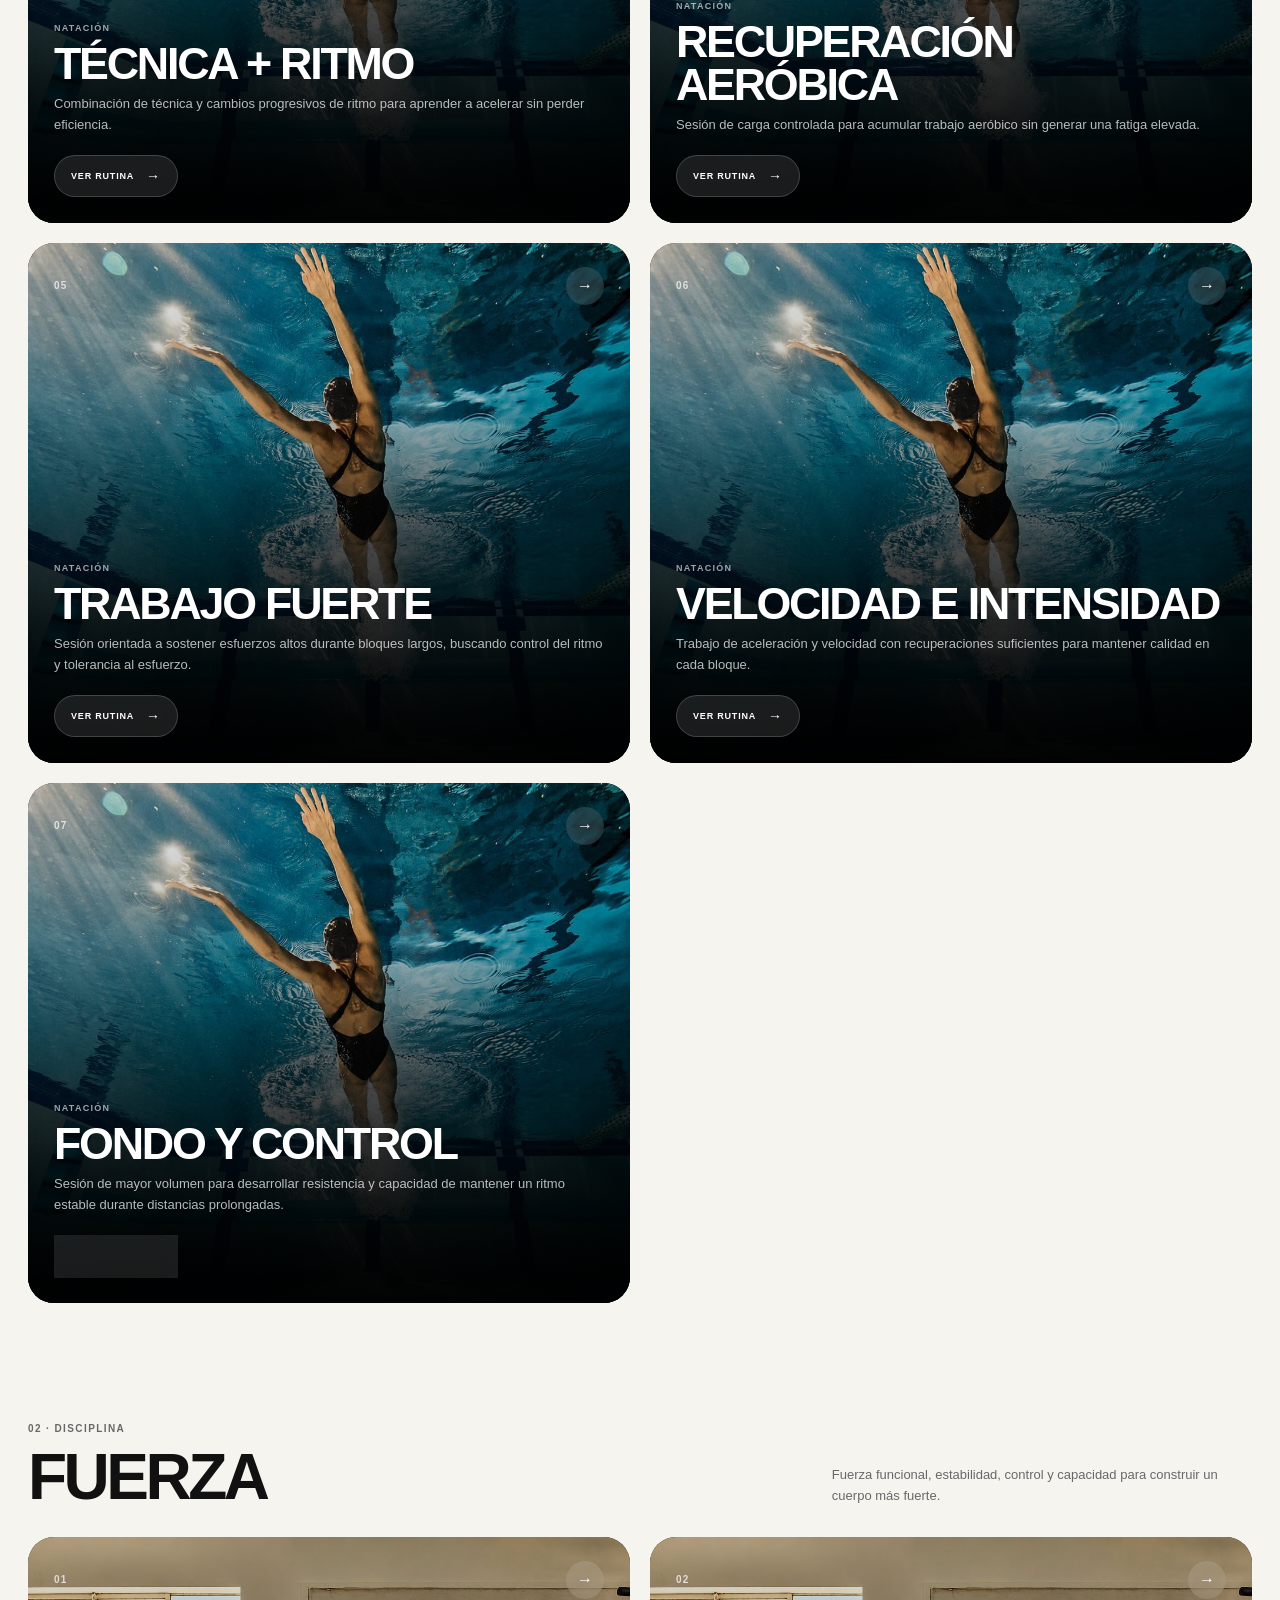
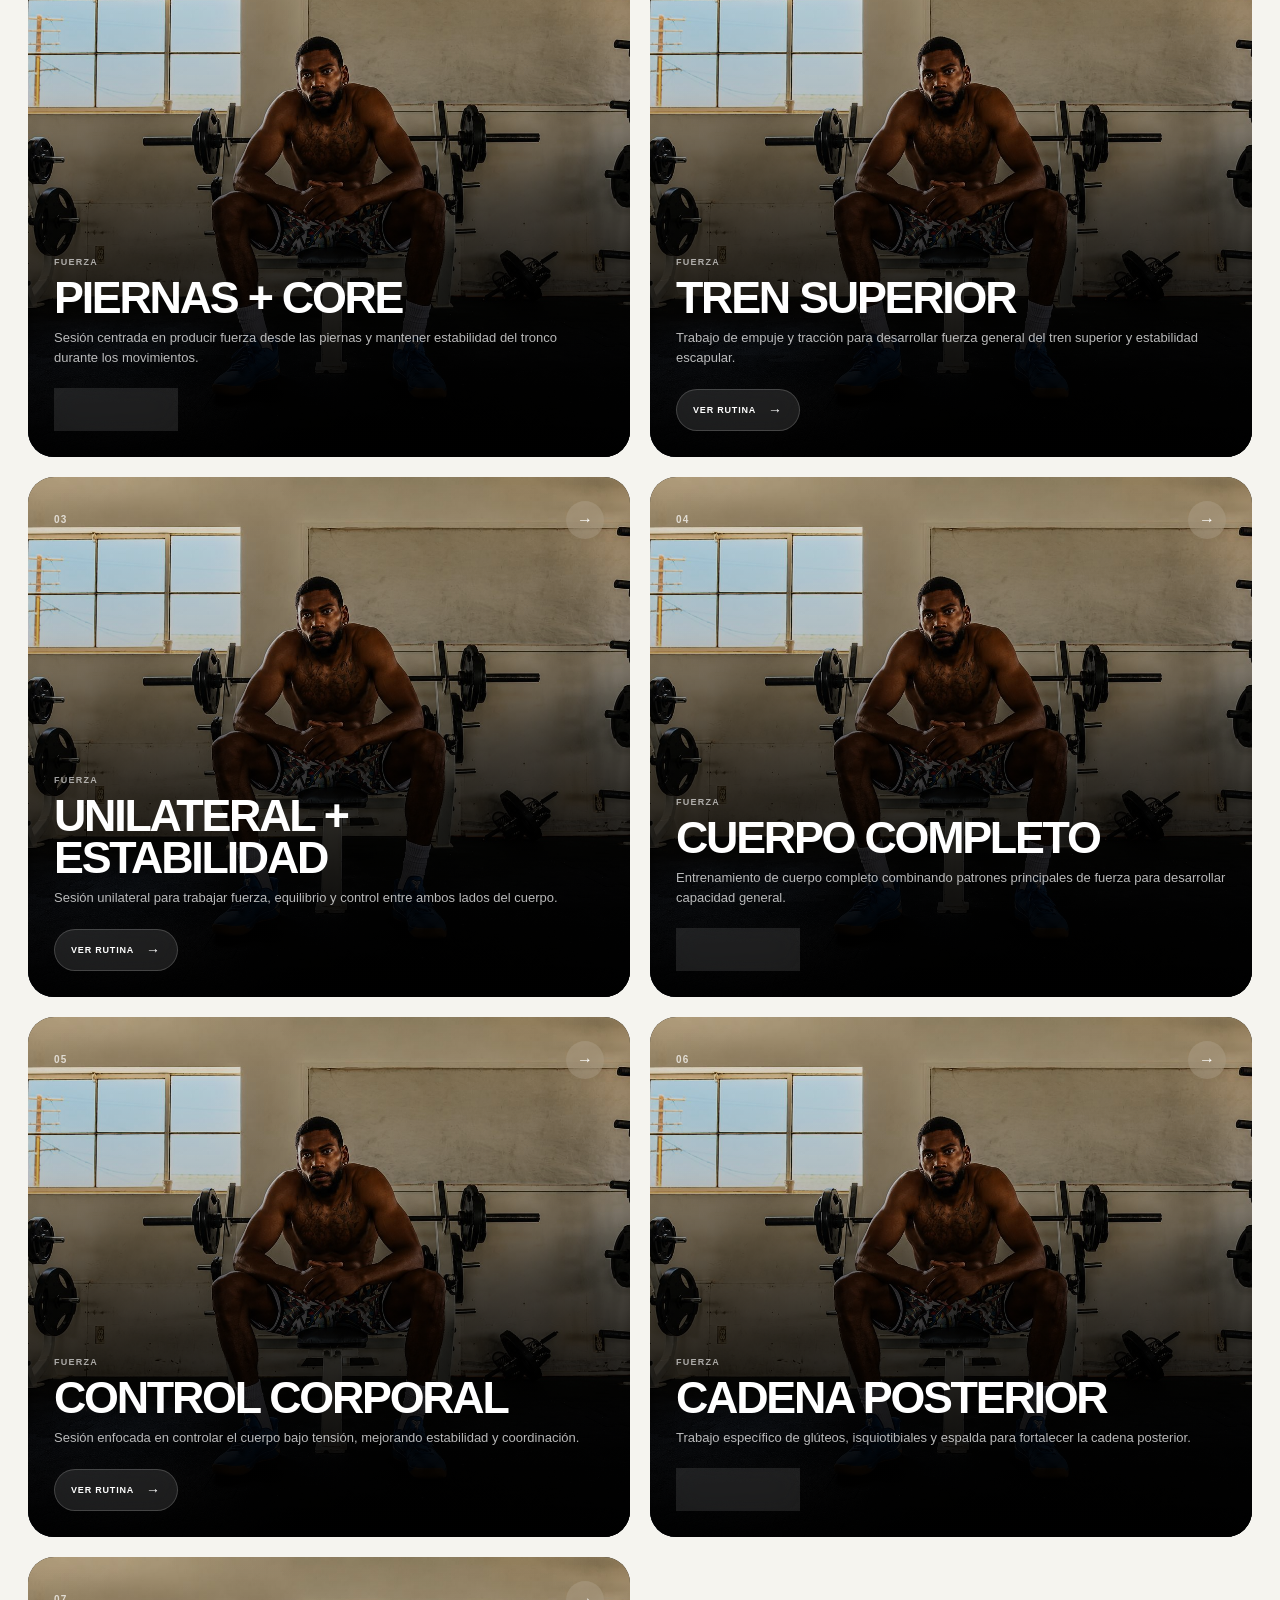
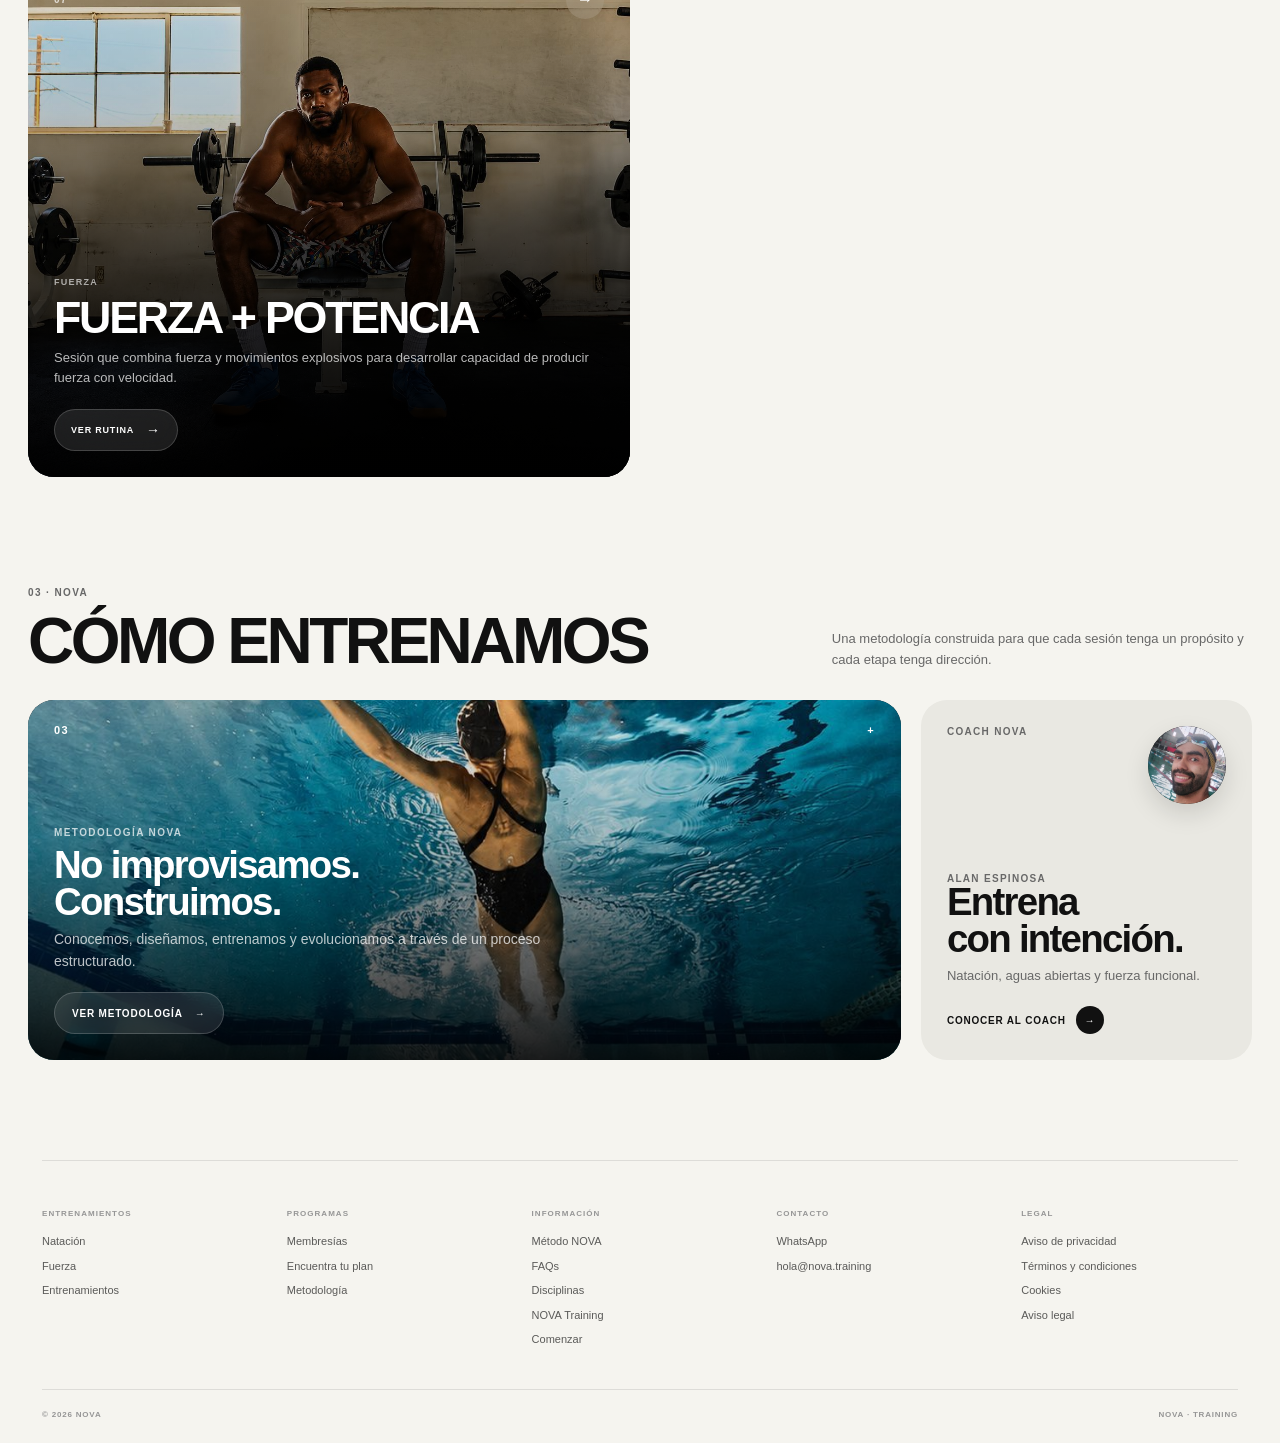
==== commit 6b104f04: "Add files via upload" ====
--- a/training.html
+++ b/training.html
@@ -3516,4 +3516,4 @@
 
 </body>
 
-</html>
+</html>
--- a/css/training.css
+++ b/css/training.css
@@ -1,6 +1,6 @@
 /* =========================================================
    NOVA · TRAINING
-   css/index.css
+   css/training.css
    ========================================================= */
 
 
@@ -17,23 +17,31 @@
     --nova-black: #111111;
     --nova-black-soft: #1b1b1b;
 
+    --nova-yellow: #ffd60a;
+
     --nova-gray: #686868;
     --nova-gray-light: #969696;
 
-    --nova-border: rgba(17, 17, 17, .12);
-    --nova-border-light: rgba(17, 17, 17, .08);
-
-    --nova-radius: 26px;
-    --nova-radius-medium: 20px;
-    --nova-radius-small: 14px;
+    --nova-border:
+        rgba(17, 17, 17, .10);
+
+    --nova-border-strong:
+        rgba(17, 17, 17, .16);
 
     --nova-max-width: 1309px;
+
     --nova-page-padding: 28px;
 
     --nova-header-height: 76px;
 
-    --nova-ease: cubic-bezier(.22, .61, .36, 1);
-    --nova-transition: .35s var(--nova-ease);
+    --nova-radius-xl: 32px;
+    --nova-radius-lg: 26px;
+    --nova-radius-md: 20px;
+    --nova-radius-sm: 14px;
+    --nova-radius-xs: 10px;
+
+    --nova-ease:
+        cubic-bezier(.22, 1, .36, 1);
 
 }
 
@@ -45,534 +53,337 @@
 *,
 *::before,
 *::after {
+
     box-sizing: border-box;
-}
+
+}
+
 
 html {
+
     margin: 0;
+
     padding: 0;
+
     scroll-behavior: smooth;
-    scroll-padding-top: var(--nova-header-height);
-}
+
+    background:
+        var(--nova-bg);
+
+}
+
 
 body {
+
     margin: 0;
+
     padding: 0;
+
     min-width: 320px;
 
-    background: var(--nova-bg);
-    color: var(--nova-black);
+    overflow-x: hidden;
+
+    background:
+        var(--nova-bg);
+
+    color:
+        var(--nova-black);
 
     font-family:
+        -apple-system,
+        BlinkMacSystemFont,
+        "Segoe UI",
+        Helvetica,
         Arial,
-        Helvetica,
         sans-serif;
 
-    -webkit-font-smoothing: antialiased;
-    -moz-osx-font-smoothing: grayscale;
-
-    overflow-x: hidden;
-}
+    -webkit-font-smoothing:
+        antialiased;
+
+    text-rendering:
+        optimizeLegibility;
+
+    -webkit-text-size-adjust:
+        100%;
+
+}
+
 
 body.nova-menu-open,
-body.nova-modal-open {
+body.nova-routine-modal-open,
+body.nova-info-modal-open {
+
     overflow: hidden;
-}
-
-img {
-    display: block;
-    max-width: 100%;
-}
+
+}
+
 
 button,
 input,
 textarea,
 select {
+
     font: inherit;
-}
+
+}
+
 
 button {
-    border: 0;
-}
+
+    appearance: none;
+
+    -webkit-appearance: none;
+
+}
+
 
 a {
+
     color: inherit;
+
     text-decoration: none;
-}
+
+}
+
+
+img {
+
+    max-width: 100%;
+
+}
+
 
 ::selection {
-    background: var(--nova-black);
-    color: var(--nova-white);
+
+    background:
+        var(--nova-yellow);
+
+    color:
+        var(--nova-black);
+
 }
 
 
 /* =========================================================
-   03 · MAIN
+   03 · GLOBAL CONTAINER
    ========================================================= */
 
 .nova-page {
+
+    width:
+        100%;
+
+    padding-top:
+        var(--nova-header-height);
+
+}
+
+
+.nova-training-page {
+
+    width:
+        100%;
+
+}
+
+
+.nova-eyebrow {
+
+    margin: 0;
+
+    font-size: 10px;
+
+    font-weight: 800;
+
+    line-height: 1.2;
+
+    letter-spacing: .14em;
+
+    text-transform: uppercase;
+
+    color:
+        var(--nova-gray);
+
+}
+
+
+/* =========================================================
+   04 · PAGE TRANSITION
+   ========================================================= */
+
+.nova-page-transition {
+
+    position: fixed;
+
+    inset: 0;
+
+    z-index: 10000;
+
+    display: flex;
+
+    align-items: center;
+
+    justify-content: center;
+
+    background:
+        var(--nova-black);
+
+    color:
+        var(--nova-white);
+
+    opacity: 0;
+
+    visibility: hidden;
+
+    pointer-events: none;
+
+    transition:
+        opacity .45s ease,
+        visibility .45s ease;
+
+}
+
+
+.nova-page-transition.is-active {
+
+    opacity: 1;
+
+    visibility: visible;
+
+    pointer-events: auto;
+
+}
+
+
+.nova-page-transition-inner {
+
+    width:
+        min(420px, calc(100% - 48px));
+
+    text-align: center;
+
+}
+
+
+.nova-page-transition-brand {
+
+    margin-bottom: 22px;
+
+    font-size: 30px;
+
+    font-weight: 850;
+
+    line-height: 1;
+
+    letter-spacing: -.06em;
+
+}
+
+
+.nova-page-transition-line {
+
     width: 100%;
+
+    height: 1px;
+
     overflow: hidden;
-}
-
-.nova-container {
+
+    background:
+        rgba(255,255,255,.18);
+
+}
+
+
+.nova-page-transition-line::after {
+
+    content: "";
+
+    display: block;
+
     width: 100%;
-    max-width: var(--nova-max-width);
-
-    margin: 0 auto;
-
-    padding-left: var(--nova-page-padding);
-    padding-right: var(--nova-page-padding);
+
+    height: 100%;
+
+    background:
+        var(--nova-yellow);
+
+    transform:
+        translateX(-100%);
+
+    animation:
+        novaTransitionLine .65s
+        var(--nova-ease)
+        forwards;
+
+}
+
+
+.nova-page-transition-label {
+
+    margin-top: 14px;
+
+    font-size: 9px;
+
+    font-weight: 800;
+
+    letter-spacing: .14em;
+
+    text-transform: uppercase;
+
+    color:
+        rgba(255,255,255,.58);
+
+}
+
+
+@keyframes novaTransitionLine {
+
+    to {
+
+        transform:
+            translateX(0);
+
+    }
+
 }
 
 
 /* =========================================================
-   04 · HEADER
-   WEB + TABLET = NAVEGACIÓN DIRECTA
-   MOBILE = HAMBURGUESA
+   05 · HEADER
    ========================================================= */
 
 .nova-top {
+
     position: fixed;
 
     top: 0;
+
     left: 0;
+
     right: 0;
 
-    z-index: 1100;
-
-    width: 100%;
-    height: var(--nova-header-height);
-
-    background: rgba(245, 244, 239, .97);
+    z-index: 5000;
+
+    height:
+        var(--nova-header-height);
 
     border-bottom:
-        1px solid rgba(17, 17, 17, .08);
-
-    backdrop-filter: blur(10px);
-    -webkit-backdrop-filter: blur(10px);
-}
+        1px solid
+        rgba(17,17,17,.08);
+
+    background:
+        rgba(245,244,239,.88);
+
+    backdrop-filter:
+        blur(18px);
+
+    -webkit-backdrop-filter:
+        blur(18px);
+
+}
+
 
 .nova-top-inner {
-    width: 100%;
-    max-width: var(--nova-max-width);
-
-    height: 100%;
-
-    margin: 0 auto;
-
-    padding:
-        0 var(--nova-page-padding);
-
-    display: flex;
-    align-items: center;
-    justify-content: space-between;
-
-    gap: 30px;
-}
-
-.nova-brand {
-    display: inline-flex;
-    align-items: center;
-
-    flex: 0 0 auto;
-
-    color: var(--nova-black);
-
-    font-size: 21px;
-    font-weight: 800;
-
-    line-height: 1;
-    letter-spacing: -.055em;
-
-    transition:
-        opacity var(--nova-transition);
-}
-
-.nova-brand:hover {
-    opacity: .55;
-}
-
-
-/* =========================================================
-   DESKTOP NAV
-   ========================================================= */
-
-.nova-desktop-nav {
-    display: flex;
-    align-items: center;
-    justify-content: flex-end;
-
-    gap: 34px;
-
-    margin-left: auto;
-}
-
-.nova-nav-link {
-    position: relative;
-
-    display: inline-flex;
-    align-items: center;
-
-    color: var(--nova-black);
-
-    font-size: 10px;
-    font-weight: 700;
-
-    line-height: 1;
-    letter-spacing: .1em;
-
-    text-transform: uppercase;
-    white-space: nowrap;
-
-    transition:
-        opacity var(--nova-transition);
-}
-
-.nova-nav-link::after {
-    content: "";
-
-    position: absolute;
-
-    left: 0;
-    bottom: -7px;
-
-    width: 0;
-    height: 1px;
-
-    background: var(--nova-black);
-
-    transition:
-        width var(--nova-transition);
-}
-
-.nova-nav-link:hover {
-    opacity: .55;
-}
-
-.nova-nav-link:hover::after {
-    width: 100%;
-}
-
-
-/* =========================================================
-   ACTIVE NAV
-   ========================================================= */
-
-.nova-nav-link.is-active {
-    opacity: 1;
-}
-
-.nova-nav-link.is-active::after {
-    width: 100%;
-}
-
-
-/* =========================================================
-   05 · MENU BUTTON
-   OCULTO EN WEB Y TABLET
-   ========================================================= */
-
-.nova-menu-button {
-    display: none;
-
-    position: relative;
-
-    width: 44px;
-    height: 44px;
-
-    padding: 0;
-
-    flex: 0 0 44px;
-
-    flex-direction: column;
-    align-items: center;
-    justify-content: center;
-
-    gap: 4px;
-
-    border-radius: 50%;
-
-    background: var(--nova-black);
-    color: var(--nova-white);
-
-    cursor: pointer;
-
-    transition:
-        transform var(--nova-transition),
-        background var(--nova-transition);
-}
-
-.nova-menu-button:hover {
-    transform: scale(1.04);
-}
-
-.nova-menu-button span {
-    display: block;
-
-    width: 15px;
-    height: 1.5px;
-
-    background: currentColor;
-
-    transition:
-        transform .3s ease,
-        opacity .2s ease;
-}
-
-.nova-menu-button.is-open span:nth-child(1) {
-    transform:
-        translateY(2.75px)
-        rotate(45deg);
-}
-
-.nova-menu-button.is-open span:nth-child(2) {
-    transform:
-        translateY(-2.75px)
-        rotate(-45deg);
-}
-
-
-/* =========================================================
-   06 · MOBILE MENU
-   ========================================================= */
-
-.nova-menu {
-    position: fixed;
-
-    top: var(--nova-header-height);
-    right: 0;
-
-    z-index: 999;
-
-    width: min(480px, 100%);
-
-    height:
-        calc(100vh - var(--nova-header-height));
-
-    height:
-        calc(100svh - var(--nova-header-height));
-
-    background: var(--nova-bg);
-
-    border-left:
-        1px solid var(--nova-border);
-
-    transform: translateX(100%);
-
-    transition:
-        transform .45s var(--nova-ease);
-
-    overflow-y: auto;
-}
-
-.nova-menu.is-open {
-    transform: translateX(0);
-}
-
-.nova-menu-inner {
-    position: relative;
-
-    min-height: 100%;
-
-    padding:
-        32px var(--nova-page-padding) 50px;
-}
-
-.nova-menu-top {
-    display: flex;
-    align-items: center;
-    justify-content: space-between;
-}
-
-.nova-menu-label {
-    color: var(--nova-gray);
-
-    font-size: 9px;
-    font-weight: 700;
-
-    line-height: 1;
-    letter-spacing: .12em;
-
-    text-transform: uppercase;
-}
-
-.nova-menu-close {
-    position: absolute;
-
-    top: 28px;
-    right: var(--nova-page-padding);
-
-    width: 42px;
-    height: 42px;
-
-    padding: 0;
-
-    display: flex;
-    align-items: center;
-    justify-content: center;
-
-    border-radius: 50%;
-
-    background: var(--nova-black);
-    color: var(--nova-white);
-
-    cursor: pointer;
-
-    font-size: 24px;
-    font-weight: 300;
-    line-height: 1;
-}
-
-.nova-menu-links {
-    display: flex;
-    flex-direction: column;
-
-    padding-top: 55px;
-}
-
-.nova-menu-link {
-    display: flex;
-    align-items: center;
-
-    min-height: 62px;
-
-    border-bottom:
-        1px solid var(--nova-border);
-
-    color: var(--nova-black);
-
-    font-size: 27px;
-    font-weight: 700;
-
-    line-height: 1;
-    letter-spacing: -.045em;
-
-    transition:
-        opacity var(--nova-transition),
-        padding-left var(--nova-transition);
-}
-
-.nova-menu-link span {
-    width: 38px;
-
-    color: var(--nova-gray-light);
-
-    font-size: 9px;
-    font-weight: 700;
-
-    letter-spacing: .08em;
-}
-
-.nova-menu-link strong {
-    font-weight: 700;
-}
-
-.nova-menu-link:hover {
-    opacity: .5;
-    padding-left: 7px;
-}
-
-.nova-menu-link.is-active {
-    opacity: 1;
-}
-
-
-/* =========================================================
-   MENU OVERLAY
-   ========================================================= */
-
-.nova-menu-overlay {
-    position: fixed;
-
-    inset: 0;
-
-    z-index: 998;
-
-    background:
-        rgba(17, 17, 17, .3);
-
-    opacity: 0;
-    visibility: hidden;
-
-    transition:
-        opacity .3s ease,
-        visibility .3s ease;
-}
-
-.nova-menu-overlay.is-open {
-    opacity: 1;
-    visibility: visible;
-}
-
-
-/* =========================================================
-   07 · HERO
-   FULL WIDTH · INDEX
-   ========================================================= */
-
-.nova-about {
-    position: relative;
-
-    width: 100vw;
-    max-width: none;
-
-    min-height:
-        min(
-            760px,
-            calc(100vh - var(--nova-header-height))
-        );
-
-    min-height:
-        min(
-            760px,
-            calc(100svh - var(--nova-header-height))
-        );
-
-    margin-left:
-        calc(50% - 50vw);
-
-    margin-right:
-        calc(50% - 50vw);
-
-    margin-top:
-        var(--nova-header-height);
-
-    display: flex;
-    align-items: flex-end;
-
-    overflow: hidden;
-
-    background: var(--nova-black);
-
-    border-radius:
-        0 0 var(--nova-radius) var(--nova-radius);
-}
-
-.nova-about::before {
-    content: "";
-
-    position: absolute;
-    inset: 0;
-
-    background-image:
-        linear-gradient(
-            180deg,
-            rgba(0, 0, 0, .04) 20%,
-            rgba(0, 0, 0, .72) 100%
-        ),
-        url("../img/chaps.3.jpg");
-
-    background-position: center;
-    background-size: cover;
-    background-repeat: no-repeat;
-
-    transform: scale(1.01);
-}
-
-.nova-about-content {
-    position: relative;
-    z-index: 2;
 
     width:
         min(
@@ -580,1658 +391,1141 @@
             calc(100% - 56px)
         );
 
-    min-height:
+    height: 100%;
+
+    margin: 0 auto;
+
+    display: flex;
+
+    align-items: center;
+
+    justify-content: space-between;
+
+}
+
+
+.nova-brand {
+
+    display: inline-flex;
+
+    align-items: center;
+
+    font-size: 21px;
+
+    font-weight: 850;
+
+    line-height: 1;
+
+    letter-spacing: -.055em;
+
+}
+
+
+.nova-desktop-nav {
+
+    display: flex;
+
+    align-items: center;
+
+    gap: 34px;
+
+}
+
+
+.nova-nav-link {
+
+    position: relative;
+
+    display: inline-flex;
+
+    align-items: center;
+
+    height: 76px;
+
+    font-size: 10px;
+
+    font-weight: 800;
+
+    letter-spacing: .10em;
+
+    color:
+        rgba(17,17,17,.56);
+
+    transition:
+        color .25s ease;
+
+}
+
+
+.nova-nav-link:hover {
+
+    color:
+        var(--nova-black);
+
+}
+
+
+.nova-nav-link.is-active {
+
+    color:
+        var(--nova-black);
+
+}
+
+
+.nova-nav-link.is-active::after {
+
+    content: "";
+
+    position: absolute;
+
+    left: 0;
+
+    right: 0;
+
+    bottom: 20px;
+
+    height: 2px;
+
+    border-radius: 999px;
+
+    background:
+        var(--nova-black);
+
+}
+
+
+/* =========================================================
+   06 · MENU BUTTON
+   ========================================================= */
+
+.nova-menu-button {
+
+    display: none;
+
+    position: relative;
+
+    width: 44px;
+
+    height: 44px;
+
+    padding: 0;
+
+    border: 0;
+
+    border-radius: 50%;
+
+    background:
+        var(--nova-black);
+
+    cursor: pointer;
+
+    flex-shrink: 0;
+
+}
+
+
+.nova-menu-button span {
+
+    position: absolute;
+
+    left: 13px;
+
+    width: 18px;
+
+    height: 1.5px;
+
+    border-radius: 999px;
+
+    background:
+        var(--nova-white);
+
+    transition:
+        transform .35s var(--nova-ease);
+
+}
+
+
+.nova-menu-button span:first-child {
+
+    top: 17px;
+
+}
+
+
+.nova-menu-button span:last-child {
+
+    top: 25px;
+
+}
+
+
+.nova-menu-button.is-open span:first-child {
+
+    transform:
+        translateY(4px)
+        rotate(45deg);
+
+}
+
+
+.nova-menu-button.is-open span:last-child {
+
+    transform:
+        translateY(-4px)
+        rotate(-45deg);
+
+}
+
+
+/* =========================================================
+   07 · MOBILE MENU
+   ========================================================= */
+
+.nova-menu {
+
+    position: fixed;
+
+    inset: 0;
+
+    z-index: 4998;
+
+    visibility: hidden;
+
+    pointer-events: none;
+
+}
+
+
+.nova-menu.is-open {
+
+    visibility: visible;
+
+    pointer-events: auto;
+
+}
+
+
+.nova-menu-overlay {
+
+    position: absolute;
+
+    inset: 0;
+
+    background:
+        rgba(0,0,0,.42);
+
+    opacity: 0;
+
+    transition:
+        opacity .4s ease;
+
+}
+
+
+.nova-menu.is-open
+.nova-menu-overlay {
+
+    opacity: 1;
+
+}
+
+
+.nova-menu-inner {
+
+    position: absolute;
+
+    top: 0;
+
+    right: 0;
+
+    width: min(470px, 88vw);
+
+    height: 100%;
+
+    padding:
+        96px 30px 28px;
+
+    display: flex;
+
+    flex-direction: column;
+
+    background:
+        var(--nova-black);
+
+    color:
+        var(--nova-white);
+
+    transform:
+        translateX(100%);
+
+    transition:
+        transform .55s var(--nova-ease);
+
+    box-shadow:
+        -25px 0 70px rgba(0,0,0,.18);
+
+}
+
+
+.nova-menu.is-open
+.nova-menu-inner {
+
+    transform:
+        translateX(0);
+
+}
+
+
+.nova-menu-close {
+
+    position: absolute;
+
+    top: 20px;
+
+    right: 22px;
+
+    width: 42px;
+
+    height: 42px;
+
+    padding: 0;
+
+    border: 0;
+
+    border-radius: 50%;
+
+    background:
+        rgba(255,255,255,.10);
+
+    color:
+        var(--nova-white);
+
+    font-size: 28px;
+
+    line-height: 1;
+
+    cursor: pointer;
+
+}
+
+
+.nova-menu-nav {
+
+    display: flex;
+
+    flex-direction: column;
+
+}
+
+
+.nova-menu-link {
+
+    display: grid;
+
+    grid-template-columns:
+        34px
+        minmax(0, 1fr)
+        30px;
+
+    align-items: center;
+
+    gap: 14px;
+
+    min-height: 76px;
+
+    border-bottom:
+        1px solid
+        rgba(255,255,255,.10);
+
+}
+
+
+.nova-menu-number {
+
+    font-size: 9px;
+
+    font-weight: 800;
+
+    letter-spacing: .08em;
+
+    color:
+        rgba(255,255,255,.35);
+
+}
+
+
+.nova-menu-link strong {
+
+    font-size: 24px;
+
+    font-weight: 800;
+
+    letter-spacing: -.035em;
+
+}
+
+
+.nova-menu-arrow {
+
+    display: flex;
+
+    align-items: center;
+
+    justify-content: center;
+
+    width: 30px;
+
+    height: 30px;
+
+    border-radius: 50%;
+
+    background:
+        rgba(255,255,255,.10);
+
+    font-size: 15px;
+
+    transition:
+        transform .3s ease,
+        background .3s ease;
+
+}
+
+
+.nova-menu-link:hover
+.nova-menu-arrow {
+
+    transform:
+        translateX(4px);
+
+    background:
+        var(--nova-yellow);
+
+    color:
+        var(--nova-black);
+
+}
+
+
+.nova-menu-link.is-active strong {
+
+    color:
+        var(--nova-yellow);
+
+}
+
+
+.nova-menu-footer {
+
+    margin-top: auto;
+
+    padding-top: 24px;
+
+    display: flex;
+
+    align-items: center;
+
+    justify-content: space-between;
+
+    gap: 20px;
+
+    font-size: 9px;
+
+    font-weight: 800;
+
+    letter-spacing: .10em;
+
+    color:
+        rgba(255,255,255,.38);
+
+}
+
+
+/* =========================================================
+   08 · TRAINING PAGE
+   ========================================================= */
+
+.nova-training-page {
+
+    background:
+        var(--nova-bg);
+
+}
+
+
+.nova-training-section {
+
+    width:
         min(
-            760px,
-            calc(100vh - var(--nova-header-height))
+            var(--nova-max-width),
+            calc(100% - 56px)
         );
 
-    min-height:
+    margin: 0 auto;
+
+    padding:
+        0 0 110px;
+
+}
+
+
+.nova-training-section + .nova-training-section {
+
+    padding-top: 10px;
+
+}
+
+
+/* =========================================================
+   09 · TRAINING HERO
+   ========================================================= */
+
+.nova-training-hero {
+
+    width:
         min(
-            760px,
-            calc(100svh - var(--nova-header-height))
+            var(--nova-max-width),
+            calc(100% - 56px)
         );
 
     margin: 0 auto;
 
     padding:
-        90px 0 68px;
-
-    display: flex;
-    flex-direction: column;
-    justify-content: flex-end;
-
-    color: var(--nova-white);
-}
-
-.nova-eyebrow {
-    margin: 0 0 16px;
-
-    color: inherit;
-
-    font-size: 10px;
-    font-weight: 700;
-
-    line-height: 1.2;
-    letter-spacing: .12em;
-
-    text-transform: uppercase;
-}
-
-.nova-about-title,
-.nova-about h1 {
-    max-width: 900px;
+        105px 0 110px;
+
+}
+
+
+.nova-training-hero-inner {
+
+    max-width: 980px;
+
+}
+
+
+.nova-training-hero h1 {
+
+    margin:
+        18px 0 25px;
+
+    max-width: 1000px;
+
+    font-size:
+        clamp(54px, 8vw, 108px);
+
+    font-weight: 850;
+
+    line-height: .90;
+
+    letter-spacing: -.065em;
+
+}
+
+
+.nova-training-hero p {
+
+    max-width: 560px;
 
     margin: 0;
 
+    font-size: 16px;
+
+    line-height: 1.65;
+
+    color:
+        var(--nova-gray);
+
+}
+
+
+/* =========================================================
+   10 · TRAINING NAVIGATION / SECTION HEADER
+   ========================================================= */
+
+.nova-training-section-header {
+
+    display: grid;
+
+    grid-template-columns:
+        minmax(0, 1fr)
+        minmax(260px, .55fr);
+
+    gap: 40px;
+
+    align-items: end;
+
+    margin-bottom: 30px;
+
+}
+
+
+.nova-training-section-header h2 {
+
+    margin: 13px 0 0;
+
     font-size:
-        clamp(48px, 7vw, 86px);
-
-    font-weight: 700;
+        clamp(34px, 5vw, 64px);
+
+    font-weight: 850;
 
     line-height: .92;
-    letter-spacing: -.065em;
-}
-
-.nova-about-copy {
-    max-width: 530px;
-
-    margin-top: 28px;
-}
-
-.nova-about-copy p {
-    margin: 0 0 8px;
-
-    color:
-        rgba(255, 255, 255, .82);
-
-    font-size: 15px;
-    line-height: 1.5;
-}
-
-.nova-about-copy p:last-child {
-    margin-bottom: 0;
+
+    letter-spacing: -.055em;
+
+}
+
+
+.nova-training-section-header > p {
+
+    max-width: 430px;
+
+    margin: 0;
+
+    font-size: 13px;
+
+    line-height: 1.65;
+
+    color:
+        var(--nova-gray);
+
 }
 
 
 /* =========================================================
-   08 · PRIMARY BUTTON
+   11 · TRAINING CARDS
    ========================================================= */
 
-.nova-primary-button {
-    min-height: 52px;
-
-    padding:
-        0 27px;
-
-    display: inline-flex;
-    align-items: center;
-    justify-content: center;
-
-    border-radius: 999px;
-
-    background: var(--nova-white);
-    color: var(--nova-black);
-
-    font-size: 10px;
-    font-weight: 700;
-
-    line-height: 1;
-    letter-spacing: .1em;
-
-    text-transform: uppercase;
-
-    cursor: pointer;
-
-    transition:
-        transform var(--nova-transition),
-        background var(--nova-transition),
-        color var(--nova-transition);
-}
-
-.nova-primary-button:hover {
-    transform: translateY(-2px);
-
-    background: #e7e6e1;
-}
-
-.nova-about .nova-primary-button {
-    margin-top: 28px;
-}
-
-
-/* =========================================================
-   09 · SECTION HEADING
-   ========================================================= */
-
-.nova-section-heading {
-    margin-bottom: 48px;
-}
-
-.nova-section-heading .nova-eyebrow {
-    color: var(--nova-gray);
-}
-
-.nova-section-heading h2 {
-    max-width: 820px;
-
-    margin: 0;
-
-    color: var(--nova-black);
-
-    font-size:
-        clamp(42px, 5.5vw, 70px);
-
-    font-weight: 700;
-
-    line-height: .94;
-    letter-spacing: -.06em;
-}
-
-.nova-section-heading > p:last-child {
-    max-width: 500px;
-
-    margin:
-        22px 0 0;
-
-    color: var(--nova-gray);
-
-    font-size: 15px;
-    line-height: 1.55;
-}
-
-
-/* =========================================================
-   10 · MÉTODO
-   INDEX
-   ========================================================= */
-
-.nova-method {
-    padding:
-        112px 0 118px;
-
-    background: var(--nova-bg);
-}
-
-.nova-method-grid {
-    display: grid;
-
-    grid-template-columns:
-        repeat(4, minmax(0, 1fr));
-
-    gap: 10px;
-
-    margin-top: 0;
-}
-
-.nova-method-item {
-    position: relative;
-
-    min-height: 285px;
-
-    padding: 28px;
-
-    display: flex;
-    flex-direction: column;
-    justify-content: space-between;
-
-    border:
-        1px solid var(--nova-border);
-
-    border-radius:
-        var(--nova-radius);
-
-    background:
-        var(--nova-white);
-
-    transition:
-        transform var(--nova-transition),
-        background var(--nova-transition);
-}
-
-.nova-method-item:hover {
-    transform: translateY(-4px);
-    background: #fafaf8;
-}
-
-.nova-method-number {
-    color: var(--nova-gray-light);
-
-    font-size: 10px;
-    font-weight: 700;
-
-    letter-spacing: .08em;
-}
-
-.nova-method-item h3 {
-    margin:
-        auto 0 12px;
-
-    color: var(--nova-black);
-
-    font-size: 27px;
-    font-weight: 700;
-
-    line-height: .95;
-    letter-spacing: -.045em;
-}
-
-.nova-method-item p {
-    margin: 0;
-
-    color: var(--nova-gray);
-
-    font-size: 13px;
-    line-height: 1.5;
-}
-
-.nova-method > .nova-primary-button {
-    margin-top: 28px;
-
-    background: var(--nova-black);
-    color: var(--nova-white);
-}
-
-.nova-method > .nova-primary-button:hover {
-    background: #2b2b2b;
-}
-
-
-/* =========================================================
-   11 · DISCIPLINAS
-   INDEX
-   ========================================================= */
-
-.nova-disciplines-section {
-    padding:
-        112px 0;
-
-    background: var(--nova-bg-alt);
-}
-
-.nova-disciplines {
+.nova-training-grid {
+
     display: grid;
 
     grid-template-columns:
         repeat(2, minmax(0, 1fr));
 
-    gap: 16px;
-}
-
-.nova-discipline-card {
+    gap: 20px;
+
+}
+
+
+.nova-training-card {
+
     position: relative;
 
-    min-height: 590px;
+    min-height: 520px;
 
     overflow: hidden;
 
     border-radius:
-        var(--nova-radius);
-
-    background: var(--nova-black);
-    color: var(--nova-white);
-}
-
-.nova-discipline-image {
+        var(--nova-radius-lg);
+
+    background:
+        var(--nova-black);
+
+    color:
+        var(--nova-white);
+
+    isolation: isolate;
+
+}
+
+
+.nova-training-card::after {
+
+    content: "";
+
     position: absolute;
+
     inset: 0;
 
-    overflow: hidden;
-}
-
-.nova-discipline-image img {
-    width: 100%;
-    height: 100%;
-
-    object-fit: cover;
+    z-index: -1;
+
+    background:
+        linear-gradient(
+            180deg,
+            rgba(0,0,0,.04) 0%,
+            rgba(0,0,0,.08) 30%,
+            rgba(0,0,0,.90) 100%
+        );
+
+    pointer-events: none;
+
+}
+
+
+.nova-routine-card {
+
+    cursor: default;
+
+}
+
+
+.nova-training-card:hover {
+
+    box-shadow:
+        0 28px 70px rgba(0,0,0,.15);
+
+}
+
+
+/* =========================================================
+   12 · TRAINING CARD IMAGE
+   ========================================================= */
+
+.nova-training-card-image {
+
+    position: absolute;
+
+    inset: 0;
+
+    z-index: -2;
+
+    background-position: center;
+
+    background-size: cover;
+
+    background-repeat: no-repeat;
 
     transition:
         transform .8s var(--nova-ease);
-}
-
-.nova-discipline-card:hover
-.nova-discipline-image img {
-    transform: scale(1.045);
-}
-
-.nova-discipline-overlay {
+
+}
+
+
+.nova-training-card:hover
+.nova-training-card-image {
+
+    transform:
+        scale(1.035);
+
+}
+
+
+.nova-training-card-overlay {
+
     position: absolute;
+
     inset: 0;
-
-    z-index: 1;
 
     background:
         linear-gradient(
             180deg,
-            rgba(0, 0, 0, .08) 15%,
-            rgba(0, 0, 0, .68) 100%
+            rgba(0,0,0,.08) 0%,
+            rgba(0,0,0,.18) 35%,
+            rgba(0,0,0,.90) 100%
         );
-}
-
-.nova-discipline-content {
+
+}
+
+
+/* =========================================================
+   13 · TRAINING CARD TOP
+   ========================================================= */
+
+.nova-training-card-top {
+
     position: absolute;
+
+    top: 24px;
+
+    left: 26px;
+
+    right: 26px;
+
+    display: flex;
+
+    align-items: center;
+
+    justify-content: space-between;
+
+}
+
+
+.nova-training-card-top span:first-child {
+
+    font-size: 10px;
+
+    font-weight: 800;
+
+    letter-spacing: .12em;
+
+    color:
+        rgba(255,255,255,.72);
+
+}
+
+
+.nova-training-card-top span:last-child {
+
+    display: flex;
+
+    align-items: center;
+
+    justify-content: center;
+
+    width: 38px;
+
+    height: 38px;
+
+    border-radius: 50%;
+
+    background:
+        rgba(255,255,255,.12);
+
+    backdrop-filter:
+        blur(12px);
+
+    -webkit-backdrop-filter:
+        blur(12px);
+
+    font-size: 16px;
+
+    transition:
+        transform .35s ease,
+        background .35s ease;
+
+}
+
+
+.nova-training-card:hover
+.nova-training-card-top span:last-child {
+
+    transform:
+        translateX(4px);
+
+    background:
+        var(--nova-yellow);
+
+    color:
+        var(--nova-black);
+
+}
+
+
+/* =========================================================
+   14 · TRAINING CARD CONTENT
+   ========================================================= */
+
+.nova-training-card-content {
+
+    position: absolute;
+
+    left: 26px;
+
+    right: 26px;
+
+    bottom: 26px;
+
+}
+
+
+.nova-training-card-label {
+
+    margin-bottom: 9px;
+
+    font-size: 9px;
+
+    font-weight: 800;
+
+    letter-spacing: .14em;
+
+    text-transform: uppercase;
+
+    color:
+        rgba(255,255,255,.62);
+
+}
+
+
+.nova-training-card-content h3 {
+
+    max-width: 700px;
+
+    margin:
+        0 0 10px;
+
+    font-size:
+        clamp(28px, 3.5vw, 48px);
+
+    font-weight: 850;
+
+    line-height: .94;
+
+    letter-spacing: -.05em;
+
+}
+
+
+.nova-training-card-content p {
+
+    max-width: 600px;
+
+    margin: 0;
+
+    font-size: 13px;
+
+    line-height: 1.55;
+
+    color:
+        rgba(255,255,255,.72);
+
+}
+
+
+/* =========================================================
+   15 · TRAINING CARD BUTTON
+   ========================================================= */
+
+.nova-training-card-button {
+
+    display: inline-flex;
+
+    align-items: center;
+
+    justify-content: center;
+
+    gap: 12px;
+
+    margin-top: 20px;
+
+    min-height: 42px;
+
+    padding:
+        0 16px;
+
+    border:
+        1px solid
+        rgba(255,255,255,.18);
+
+    border-radius: 999px;
+
+    background:
+        rgba(255,255,255,.10);
+
+    color:
+        var(--nova-white);
+
+    font-size: 9px;
+
+    font-weight: 800;
+
+    letter-spacing: .09em;
+
+    text-transform: uppercase;
+
+    cursor: pointer;
+
+    backdrop-filter:
+        blur(12px);
+
+    -webkit-backdrop-filter:
+        blur(12px);
+
+    transition:
+        background .25s ease,
+        color .25s ease,
+        border-color .25s ease,
+        transform .25s ease;
+
+}
+
+
+.nova-training-card-button:hover {
+
+    background:
+        var(--nova-yellow);
+
+    border-color:
+        var(--nova-yellow);
+
+    color:
+        var(--nova-black);
+
+}
+
+
+.nova-training-card-button span:last-child {
+
+    font-size: 14px;
+
+    line-height: 1;
+
+    transition:
+        transform .25s ease;
+
+}
+
+
+.nova-training-card-button:hover
+span:last-child {
+
+    transform:
+        translateX(3px);
+
+}
+
+
+/* =========================================================
+   16 · FEATURED TRAINING CARD
+   ========================================================= */
+
+.nova-training-card.featured {
+
+    grid-column:
+        1 / -1;
+
+    min-height: 580px;
+
+}
+
+
+/* =========================================================
+   17 · LEGACY TRAINING BLOCKS
+   ========================================================= */
+
+.nova-training {
+
+    width:
+        min(
+            var(--nova-max-width),
+            calc(100% - 56px)
+        );
+
+    margin:
+        0 auto;
+
+}
+
+
+.nova-training-grid {
+
+    width: 100%;
+
+}
+
+
+.nova-training-item {
+
+    position: relative;
+
+    overflow: hidden;
+
+}
+
+
+.nova-training-image {
+
+    position: absolute;
+
     inset: 0;
 
-    z-index: 2;
-
-    padding: 30px;
-
-    display: flex;
-    flex-direction: column;
-    justify-content: space-between;
-}
-
-.nova-discipline-top {
-    display: flex;
-    align-items: center;
-    justify-content: space-between;
-}
-
-.nova-discipline-number {
-    font-size: 10px;
-    font-weight: 700;
-
-    letter-spacing: .08em;
-    opacity: .72;
-}
-
-.nova-discipline-label {
-    font-size: 9px;
-    font-weight: 700;
-
-    letter-spacing: .12em;
-
-    text-transform: uppercase;
-
-    opacity: .72;
-}
-
-.nova-discipline-bottom h3 {
-    margin: 0;
-
-    font-size:
-        clamp(48px, 6vw, 76px);
-
-    font-weight: 700;
-
-    line-height: .88;
-    letter-spacing: -.065em;
-}
-
-.nova-discipline-bottom p {
-    max-width: 430px;
-
-    margin:
-        17px 0 0;
-
-    color:
-        rgba(255, 255, 255, .8);
-
-    font-size: 14px;
-    line-height: 1.5;
-}
-
-.nova-card-link {
-    display: inline-flex;
-    align-items: center;
-
-    gap: 10px;
-
-    margin-top: 23px;
-
-    color: inherit;
-
-    font-size: 10px;
-    font-weight: 700;
-
-    line-height: 1;
-    letter-spacing: .1em;
-
-    text-transform: uppercase;
-}
-
-.nova-card-link > span {
-    font-size: 17px;
-    line-height: 1;
-
-    transition:
-        transform var(--nova-transition);
-}
-
-.nova-discipline-card:hover
-.nova-card-link > span,
-.nova-training-card:hover
-.nova-card-link > span {
-    transform: translateX(5px);
-}
-
-
-/* =========================================================
-   12 · NOVA TRAINING
-   ESTRUCTURA ANTERIOR DEL INDEX
-   SE CONSERVA PARA NO ROMPER INDEX.HTML
-   ========================================================= */
-
-.nova-training-section {
-    padding:
-        112px 0;
-
-    background: var(--nova-bg);
-}
-
-.nova-training-grid {
-    display: grid;
-
-    grid-template-columns:
-        repeat(2, minmax(0, 1fr));
-
-    gap: 16px;
-}
-
-
-/* =========================================================
-   TRAINING CARD BASE ANTERIOR
-   ========================================================= */
-
-.nova-training-section
-.nova-training-card {
-    position: relative;
-
-    min-height: 470px;
-
-    overflow: hidden;
-
-    border-radius:
-        var(--nova-radius);
-
-    transition:
-        transform var(--nova-transition);
-}
-
-.nova-training-section
-.nova-training-card:hover {
-    transform: translateY(-4px);
-}
-
-
-/* =========================================================
-   TRAINING LARGE
-   ========================================================= */
-
-.nova-training-card-large {
-    grid-row: span 2;
-
-    min-height: 720px;
-
-    background: var(--nova-black);
-    color: var(--nova-white);
-}
-
-.nova-training-card-image {
+    background-position: center;
+
+    background-size: cover;
+
+}
+
+
+.nova-training-overlay {
+
     position: absolute;
+
     inset: 0;
-
-    overflow: hidden;
-}
-
-.nova-training-card-image img {
-    width: 100%;
-    height: 100%;
-
-    object-fit: cover;
-
-    transition:
-        transform .8s var(--nova-ease);
-}
-
-.nova-training-card-large:hover
-.nova-training-card-image img {
-    transform: scale(1.045);
-}
-
-.nova-training-card-overlay {
-    position: absolute;
-    inset: 0;
-
-    z-index: 1;
 
     background:
         linear-gradient(
             180deg,
-            rgba(0, 0, 0, .08) 20%,
-            rgba(0, 0, 0, .74) 100%
+            transparent,
+            rgba(0,0,0,.88)
         );
+
+}
+
+
+.nova-training-content {
+
+    position: relative;
+
+    z-index: 2;
+
 }
 
 
 /* =========================================================
-   TRAINING LIGHT / DARK
+   18 · ROUTINE MODAL
    ========================================================= */
 
-.nova-training-card-light {
-    background: #dfded8;
-    color: var(--nova-black);
-}
-
-.nova-training-card-dark {
-    background: var(--nova-black);
-    color: var(--nova-white);
-}
-
-.nova-training-card-light
-.nova-training-card-content,
-
-.nova-training-card-dark
-.nova-training-card-content {
+.nova-routine-modal {
+
+    position: fixed;
+
+    inset: 0;
+
+    z-index: 8000;
+
+    display: flex;
+
+    align-items: center;
+
+    justify-content: center;
+
+    padding: 24px;
+
+    opacity: 0;
+
+    visibility: hidden;
+
+    pointer-events: none;
+
+    transition:
+        opacity .35s ease,
+        visibility .35s ease;
+
+}
+
+
+.nova-routine-modal.is-open {
+
+    opacity: 1;
+
+    visibility: visible;
+
+    pointer-events: auto;
+
+}
+
+
+.nova-routine-modal-overlay {
+
+    position: absolute;
+
+    inset: 0;
+
+    background:
+        rgba(0,0,0,.60);
+
+    backdrop-filter:
+        blur(12px);
+
+    -webkit-backdrop-filter:
+        blur(12px);
+
+}
+
+
+.nova-routine-modal-panel {
+
     position: relative;
 
-    z-index: 2;
-
-    height: 100%;
-
-    padding: 30px;
-
-    display: flex;
-    flex-direction: column;
-    justify-content: space-between;
-}
-
-.nova-training-card-large
-.nova-training-card-content {
-    position: absolute;
-    inset: 0;
-
-    z-index: 2;
-
-    padding:
-        34px 34px 32px;
-
-    display: flex;
-    flex-direction: column;
-    justify-content: space-between;
-}
-
-.nova-training-card-number {
-    font-size: 10px;
-    font-weight: 700;
-
-    letter-spacing: .08em;
-
-    opacity: .55;
-}
-
-.nova-training-card-label {
-    display: block;
-
-    margin-bottom: 13px;
-
-    font-size: 9px;
-    font-weight: 700;
-
-    letter-spacing: .12em;
-
-    text-transform: uppercase;
-
-    opacity: .6;
-}
-
-.nova-training-card-content h3 {
-    max-width: 580px;
-
-    margin: 0;
-
-    font-size:
-        clamp(34px, 4vw, 54px);
-
-    font-weight: 700;
-
-    line-height: .93;
-    letter-spacing: -.055em;
-}
-
-.nova-training-card-content p {
-    max-width: 460px;
-
-    margin:
-        18px 0 0;
-
-    color: inherit;
-
-    opacity: .68;
-
-    font-size: 14px;
-    line-height: 1.5;
-}
-
-.nova-training-card-content
-.nova-card-link {
-    margin-top: 23px;
-}
-
-
-/* =========================================================
-   12B · NOVA TRAINING
-   NUEVA PÁGINA training.html
-   ========================================================= */
-
-.nova-training-page {
-    background: var(--nova-bg);
-}
-
-
-/* =========================================================
-   TRAINING HERO
-   ========================================================= */
-
-.nova-training-page
-.nova-container {
-    padding-top: var(--nova-header-height);
-}
-
-.nova-training-hero {
-    padding:
-        112px 0 90px;
-}
-
-.nova-training-hero
-.nova-section-eyebrow {
-    margin-bottom: 18px;
-
-    color: var(--nova-gray);
-
-    font-size: 10px;
-    font-weight: 700;
-
-    line-height: 1.2;
-    letter-spacing: .12em;
-
-    text-transform: uppercase;
-}
-
-.nova-training-title {
-    max-width: 900px;
-
-    margin: 0;
-
-    color: var(--nova-black);
-
-    font-size:
-        clamp(58px, 8vw, 105px);
-
-    font-weight: 700;
-
-    line-height: .88;
-    letter-spacing: -.075em;
-}
-
-.nova-training-intro {
-    max-width: 500px;
-
-    margin:
-        30px 0 0;
-
-    color: var(--nova-gray);
-
-    font-size: 15px;
-    line-height: 1.55;
-}
-
-
-/* =========================================================
-   TRAINING NAVIGATION
-   ========================================================= */
-
-.nova-training-navigation {
-    padding:
-        0 0 120px;
-}
-
-.nova-training-navigation-header {
-    margin-bottom: 38px;
-}
-
-.nova-training-navigation
-.nova-section-eyebrow {
-    margin-bottom: 15px;
-
-    color: var(--nova-gray);
-
-    font-size: 10px;
-    font-weight: 700;
-
-    line-height: 1.2;
-    letter-spacing: .12em;
-
-    text-transform: uppercase;
-}
-
-.nova-training-navigation-title {
-    max-width: 850px;
-
-    margin: 0;
-
-    color: var(--nova-black);
-
-    font-size:
-        clamp(45px, 6vw, 76px);
-
-    font-weight: 700;
-
-    line-height: .9;
-    letter-spacing: -.065em;
-}
-
-
-/* =========================================================
-   FOUR MAIN CARDS
-   ========================================================= */
-
-.nova-training-page
-.nova-training-cards {
-    display: grid;
-
-    grid-template-columns:
-        repeat(2, minmax(0, 1fr));
-
-    gap: 12px;
-}
-
-
-/* =========================================================
-   CARD
-   ========================================================= */
-
-.nova-training-page
-.nova-training-card {
-    position: relative;
-
-    min-height: 510px;
-
-    padding: 32px;
-
-    display: flex;
-    flex-direction: column;
-    justify-content: space-between;
-
-    overflow: hidden;
-
-    border:
-        1px solid rgba(17, 17, 17, .07);
-
-    border-radius:
-        var(--nova-radius);
-
-    background:
-        var(--nova-white);
-
-    color:
-        var(--nova-black);
-
-    transition:
-        transform .45s var(--nova-ease),
-        background .45s var(--nova-ease),
-        color .45s var(--nova-ease),
-        box-shadow .45s var(--nova-ease);
-}
-
-
-/* =========================================================
-   CARD HOVER
-   ========================================================= */
-
-.nova-training-page
-.nova-training-card:hover {
-    transform: translateY(-5px);
-
-    background:
-        var(--nova-black);
-
-    color:
-        var(--nova-white);
-
-    box-shadow:
-        0 20px 50px rgba(17, 17, 17, .10);
-}
-
-
-/* =========================================================
-   CARD TOP
-   ========================================================= */
-
-.nova-training-card-top {
-    width: 100%;
-
-    display: flex;
-    align-items: flex-start;
-    justify-content: space-between;
-}
-
-.nova-training-page
-.nova-training-card-number {
-    color: var(--nova-gray-light);
-
-    font-size: 10px;
-    font-weight: 700;
-
-    line-height: 1;
-    letter-spacing: .08em;
-
-    opacity: 1;
-
-    transition:
-        color var(--nova-transition);
-}
-
-.nova-training-page
-.nova-training-card:hover
-.nova-training-card-number {
-    color:
-        rgba(255, 255, 255, .45);
-}
-
-.nova-training-card-arrow {
-    width: 42px;
-    height: 42px;
-
-    display: flex;
-    align-items: center;
-    justify-content: center;
-
-    border:
-        1px solid var(--nova-border);
-
-    border-radius: 50%;
-
-    color: var(--nova-black);
-
-    font-size: 19px;
-    font-weight: 400;
-
-    line-height: 1;
-
-    transition:
-        transform .4s var(--nova-ease),
-        background var(--nova-transition),
-        color var(--nova-transition),
-        border-color var(--nova-transition);
-}
-
-.nova-training-page
-.nova-training-card:hover
-.nova-training-card-arrow {
-    transform:
-        translate(3px, -3px);
-
-    border-color:
-        rgba(255, 255, 255, .22);
-
-    background:
-        var(--nova-white);
-
-    color:
-        var(--nova-black);
-}
-
-
-/* =========================================================
-   CARD CONTENT
-   ========================================================= */
-
-.nova-training-page
-.nova-training-card-content {
-    position: relative;
-
-    z-index: 2;
-
-    display: flex;
-    flex-direction: column;
-
-    height: auto;
-
-    padding: 0;
-}
-
-.nova-training-page
-.nova-training-card-label {
-    margin-bottom: 15px;
-
-    color:
-        var(--nova-gray);
-
-    font-size: 9px;
-    font-weight: 700;
-
-    line-height: 1.2;
-    letter-spacing: .12em;
-
-    text-transform: uppercase;
-
-    opacity: 1;
-
-    transition:
-        color var(--nova-transition);
-}
-
-.nova-training-page
-.nova-training-card:hover
-.nova-training-card-label {
-    color:
-        rgba(255, 255, 255, .55);
-}
-
-.nova-training-page
-.nova-training-card-content h3 {
-    max-width: 620px;
-
-    margin: 0;
-
-    color: inherit;
-
-    font-size:
-        clamp(42px, 5vw, 68px);
-
-    font-weight: 700;
-
-    line-height: .87;
-    letter-spacing: -.065em;
-}
-
-.nova-training-page
-.nova-training-card-content p {
-    max-width: 470px;
-
-    margin:
-        22px 0 0;
-
-    color:
-        var(--nova-gray);
-
-    opacity: 1;
-
-    font-size: 14px;
-    line-height: 1.55;
-
-    transition:
-        color var(--nova-transition);
-}
-
-.nova-training-page
-.nova-training-card:hover
-.nova-training-card-content p {
-    color:
-        rgba(255, 255, 255, .68);
-}
-
-
-/* =========================================================
-   FEATURED CARD
-   ENCUENTRA TU PLAN
-   ========================================================= */
-
-.nova-training-page
-.nova-training-card-featured {
-    background:
-        var(--nova-black);
-
-    color:
-        var(--nova-white);
-}
-
-.nova-training-page
-.nova-training-card-featured
-.nova-training-card-number {
-    color:
-        rgba(255, 255, 255, .42);
-}
-
-.nova-training-page
-.nova-training-card-featured
-.nova-training-card-arrow {
-    border-color:
-        rgba(255, 255, 255, .18);
-
-    color:
-        var(--nova-white);
-}
-
-.nova-training-page
-.nova-training-card-featured
-.nova-training-card-label {
-    color:
-        rgba(255, 255, 255, .55);
-}
-
-.nova-training-page
-.nova-training-card-featured
-.nova-training-card-content p {
-    color:
-        rgba(255, 255, 255, .68);
-}
-
-.nova-training-page
-.nova-training-card-featured:hover {
-    background:
-        #242424;
-}
-
-
-/* =========================================================
-   CARD DECORATIVE ELEMENT
-   ========================================================= */
-
-.nova-training-page
-.nova-training-card::after {
-    content: "";
-
-    position: absolute;
-
-    width: 260px;
-    height: 260px;
-
-    right: -145px;
-    bottom: -145px;
-
-    border:
-        1px solid rgba(17, 17, 17, .08);
-
-    border-radius: 50%;
-
-    pointer-events: none;
-
-    transition:
-        transform .6s var(--nova-ease),
-        border-color var(--nova-transition);
-}
-
-.nova-training-page
-.nova-training-card:hover::after {
-    transform: scale(1.35);
-
-    border-color:
-        rgba(255, 255, 255, .10);
-}
-
-.nova-training-page
-.nova-training-card-featured::after {
-    border-color:
-        rgba(255, 255, 255, .10);
-}
-
-
-/* =========================================================
-   13 · PROGRAMAS
-   INDEX
-   ========================================================= */
-
-.nova-programs {
-    padding:
-        112px 0 0;
-
-    background:
-        var(--nova-bg-alt);
-}
-
-.nova-plans-list {
-    display: flex;
-    flex-direction: column;
-
-    gap: 8px;
-}
-
-
-/* =========================================================
-   PLAN ITEM
-   ========================================================= */
-
-.nova-plan-item {
-    display: grid;
-
-    grid-template-columns:
-        70px
-        minmax(0, 1fr)
-        auto
-        150px;
-
-    align-items: center;
-
-    gap: 25px;
-
-    min-height: 175px;
-
-    padding:
-        25px 28px;
-
-    border-radius:
-        var(--nova-radius);
-
-    background:
-        var(--nova-white);
-
-    border:
-        1px solid var(--nova-border-light);
-
-    transition:
-        transform var(--nova-transition),
-        box-shadow var(--nova-transition);
-}
-
-.nova-plan-item:hover {
-    transform: translateY(-3px);
-
-    box-shadow:
-        0 16px 35px
-        rgba(17, 17, 17, .07);
-}
-
-.nova-plan-number {
-    align-self: start;
-
-    padding-top: 3px;
-
-    color: var(--nova-gray-light);
-
-    font-size: 10px;
-    font-weight: 700;
-
-    letter-spacing: .08em;
-}
-
-.nova-plan-main {
-    min-width: 0;
-}
-
-.nova-plan-category {
-    margin-bottom: 9px;
-
-    color: var(--nova-gray);
-
-    font-size: 9px;
-    font-weight: 700;
-
-    letter-spacing: .11em;
-
-    text-transform: uppercase;
-}
-
-.nova-plan-main h3 {
-    margin: 0;
-
-    font-size:
-        clamp(30px, 4vw, 45px);
-
-    font-weight: 700;
-
-    line-height: .95;
-    letter-spacing: -.05em;
-}
-
-.nova-plan-main p {
-    max-width: 600px;
-
-    margin:
-        12px 0 0;
-
-    color: var(--nova-gray);
-
-    font-size: 13px;
-    line-height: 1.5;
-}
-
-.nova-plan-price {
-    white-space: nowrap;
-
-    color: var(--nova-black);
-
-    font-size: 27px;
-    font-weight: 700;
-
-    letter-spacing: -.045em;
-}
-
-.nova-plan-button {
-    min-height: 47px;
-
-    padding:
-        0 20px;
-
-    display: inline-flex;
-    align-items: center;
-    justify-content: center;
-
-    border-radius: 999px;
-
-    background: var(--nova-black);
-    color: var(--nova-white);
-
-    font-size: 9px;
-    font-weight: 700;
-
-    letter-spacing: .1em;
-
-    cursor: pointer;
-
-    transition:
-        background var(--nova-transition),
-        color var(--nova-transition),
-        transform var(--nova-transition);
-}
-
-.nova-plan-button:hover {
-    background: #292929;
-
-    transform:
-        translateY(-2px);
-}
-
-
-/* =========================================================
-   14 · FIND PLAN
-   INDEX
-   ========================================================= */
-
-.nova-find-plan {
-    position: relative;
-
-    margin-top: 16px;
-
-    padding:
-        65px 55px;
-
-    min-height: 360px;
-
-    overflow: hidden;
-
-    border-radius:
-        var(--nova-radius)
-        var(--nova-radius)
-        0
-        0;
-
-    background:
-        var(--nova-black);
-
-    color:
-        var(--nova-white);
-}
-
-.nova-find-plan::after {
-    content: "";
-
-    position: absolute;
-
-    width: 400px;
-    height: 400px;
-
-    right: -160px;
-    bottom: -220px;
-
-    border-radius: 50%;
-
-    border:
-        1px solid
-        rgba(255, 255, 255, .12);
-
-    pointer-events: none;
-}
-
-.nova-find-plan-content {
-    position: relative;
-
-    z-index: 2;
-
-    max-width: 720px;
-}
-
-.nova-find-plan
-.nova-eyebrow {
-    color: #999999;
-}
-
-.nova-find-plan h3 {
-    margin: 0;
-
-    font-size:
-        clamp(42px, 5vw, 66px);
-
-    font-weight: 700;
-
-    line-height: .93;
-    letter-spacing: -.06em;
-}
-
-.nova-find-plan p:not(.nova-eyebrow) {
-    max-width: 500px;
-
-    margin:
-        19px 0 0;
-
-    color: #a7a7a7;
-
-    font-size: 14px;
-    line-height: 1.55;
-}
-
-.nova-find-plan .nova-primary-button {
-    margin-top: 27px;
-}
-
-
-/* =========================================================
-   15 · FINAL CTA
-   INDEX
-   ========================================================= */
-
-.nova-final-cta {
-    position: relative;
-
     width:
-        calc(
-            100% +
-            (var(--nova-page-padding) * 2)
-        );
-
-    min-height: 620px;
-
-    margin-left:
-        calc(var(--nova-page-padding) * -1);
-
-    overflow: hidden;
-
-    border-radius:
-        var(--nova-radius);
-
-    background:
-        var(--nova-black);
-
-    color:
-        var(--nova-white);
-}
-
-.nova-final-cta-image {
-    position: absolute;
-    inset: 0;
-}
-
-.nova-final-cta-image img {
-    width: 100%;
-    height: 100%;
-
-    object-fit: cover;
-}
-
-.nova-final-cta-overlay {
-    position: absolute;
-    inset: 0;
-
-    background:
-        linear-gradient(
-            180deg,
-            rgba(0, 0, 0, .08),
-            rgba(0, 0, 0, .76)
-        );
-}
-
-.nova-final-cta-content {
-    position: relative;
-
-    z-index: 2;
-
-    min-height: 620px;
-
-    max-width:
-        var(--nova-max-width);
-
-    margin: 0 auto;
-
-    padding:
-        75px var(--nova-page-padding);
-
-    display: flex;
-    flex-direction: column;
-    justify-content: flex-end;
-}
-
-.nova-final-cta
-.nova-eyebrow {
-    color:
-        rgba(255, 255, 255, .65);
-}
-
-.nova-final-cta h2 {
-    margin: 0;
-
-    font-size:
-        clamp(55px, 8vw, 100px);
-
-    font-weight: 700;
-
-    line-height: .87;
-    letter-spacing: -.07em;
-}
-
-.nova-final-cta p:not(.nova-eyebrow) {
-    max-width: 500px;
-
-    margin:
-        20px 0 0;
-
-    color:
-        rgba(255, 255, 255, .78);
-
-    font-size: 15px;
-    line-height: 1.5;
-}
-
-.nova-final-cta .nova-primary-button {
-    align-self: flex-start;
-
-    margin-top: 27px;
-}
-
-
-/* =========================================================
-   16 · FOOTER
-   CONTENIDO NO SE MODIFICA
-   ========================================================= */
-
-.nova-footer {
-    background:
-        var(--nova-black);
-
-    color:
-        var(--nova-white);
-
-    margin-top: 0;
-
-    padding:
-        76px var(--nova-page-padding) 28px;
-}
-
-.nova-footer-inner {
-    width: 100%;
-
-    max-width:
-        var(--nova-max-width);
-
-    margin: 0 auto;
-
-    display: grid;
-
-    grid-template-columns:
-        1.7fr
-        repeat(
-            5,
-            minmax(110px, 1fr)
-        );
-
-    gap: 35px;
-}
-
-.nova-footer-brand {
-    padding-right: 30px;
-}
-
-.nova-footer-logo {
-    display: inline-block;
-
-    font-size: 31px;
-    font-weight: 800;
-
-    line-height: 1;
-    letter-spacing: -.065em;
-}
-
-.nova-footer-brand p {
-    margin:
-        7px 0 14px;
-
-    color: #777777;
-
-    font-size: 9px;
-    font-weight: 700;
-
-    letter-spacing: .13em;
-}
-
-.nova-footer-brand span {
-    display: block;
-
-    max-width: 250px;
-
-    color: #999999;
-
-    font-size: 12px;
-    line-height: 1.5;
-}
-
-.nova-footer-column h3 {
-    margin:
-        0 0 18px;
-
-    color: #707070;
-
-    font-size: 9px;
-    font-weight: 700;
-
-    line-height: 1;
-    letter-spacing: .11em;
-
-    text-transform: uppercase;
-}
-
-.nova-footer-column a {
-    display: block;
-
-    margin-bottom: 11px;
-
-    color: #eeeeee;
-
-    font-size: 12px;
-    line-height: 1.35;
-
-    transition:
-        opacity var(--nova-transition);
-}
-
-.nova-footer-column a:hover {
-    opacity: .5;
-}
-
-.nova-footer-bottom {
-    width: 100%;
-
-    max-width:
-        var(--nova-max-width);
-
-    margin:
-        65px auto 0;
-
-    padding-top: 20px;
-
-    display: flex;
-    align-items: center;
-    justify-content: space-between;
-
-    border-top:
-        1px solid
-        rgba(255, 255, 255, .12);
-
-    color: #686868;
-
-    font-size: 9px;
-    font-weight: 700;
-
-    letter-spacing: .08em;
-
-    text-transform: uppercase;
-}
-
-
-/* =========================================================
-   17 · MODAL
-   SE CONSERVA PARA INDEX.HTML
-   ========================================================= */
-
-.nova-modal {
-    position: fixed;
-
-    inset: 0;
-
-    z-index: 2000;
-
-    display: flex;
-    align-items: center;
-    justify-content: center;
-
-    padding: 24px;
-
-    opacity: 0;
-    visibility: hidden;
-
-    pointer-events: none;
-
-    transition:
-        opacity .3s ease,
-        visibility .3s ease;
-}
-
-.nova-modal.is-open {
-    opacity: 1;
-    visibility: visible;
-
-    pointer-events: auto;
-}
-
-.nova-modal-backdrop {
-    position: absolute;
-    inset: 0;
-
-    background:
-        rgba(17, 17, 17, .58);
-
-    cursor: pointer;
-}
-
-.nova-modal-dialog {
-    position: relative;
-
-    z-index: 2;
-
-    width:
-        min(680px, 100%);
+        min(760px, 100%);
 
     max-height:
         calc(100vh - 48px);
 
-    max-height:
-        calc(100svh - 48px);
-
-    padding: 42px;
-
     overflow-y: auto;
 
     border-radius:
-        var(--nova-radius);
+        var(--nova-radius-lg);
 
     background:
         var(--nova-bg);
@@ -2240,196 +1534,645 @@
         var(--nova-black);
 
     transform:
-        translateY(20px)
-        scale(.98);
+        translateY(25px)
+        scale(.97);
+
+    opacity: 0;
 
     transition:
-        transform .4s var(--nova-ease);
-}
-
-.nova-modal.is-open
-.nova-modal-dialog {
+        transform .5s var(--nova-ease),
+        opacity .35s ease;
+
+    box-shadow:
+        0 35px 100px rgba(0,0,0,.25);
+
+}
+
+
+.nova-routine-modal.is-open
+.nova-routine-modal-panel {
+
     transform:
         translateY(0)
         scale(1);
-}
-
-.nova-modal-close {
+
+    opacity: 1;
+
+}
+
+
+.nova-routine-modal-close {
+
     position: absolute;
 
     top: 18px;
+
     right: 18px;
 
-    width: 40px;
-    height: 40px;
+    z-index: 5;
+
+    width: 42px;
+
+    height: 42px;
 
     padding: 0;
 
+    border: 0;
+
     border-radius: 50%;
 
     background:
+        rgba(17,17,17,.08);
+
+    color:
         var(--nova-black);
 
+    font-size: 27px;
+
+    line-height: 1;
+
+    cursor: pointer;
+
+    transition:
+        transform .3s ease,
+        background .3s ease;
+
+}
+
+
+.nova-routine-modal-close:hover {
+
+    transform:
+        rotate(90deg);
+
+    background:
+        rgba(17,17,17,.14);
+
+}
+
+
+.nova-routine-modal-header {
+
+    display: grid;
+
+    grid-template-columns:
+        72px
+        minmax(0, 1fr);
+
+    gap: 20px;
+
+    align-items: start;
+
+    padding:
+        44px 44px 28px;
+
+}
+
+
+.nova-routine-modal-number {
+
+    display: flex;
+
+    align-items: center;
+
+    justify-content: center;
+
+    width: 62px;
+
+    height: 62px;
+
+    border-radius: 50%;
+
+    background:
+        var(--nova-black);
+
     color:
         var(--nova-white);
 
-    font-size: 22px;
-    line-height: 1;
-
-    cursor: pointer;
-}
-
-.nova-modal-content {
-    width: 100%;
-}
-
-.nova-modal-eyebrow {
-    margin-bottom: 16px;
-
-    color:
-        var(--nova-gray);
-
-    font-size: 9px;
-    font-weight: 700;
-
-    letter-spacing: .12em;
-
-    text-transform: uppercase;
-}
-
-.nova-modal-content h2 {
-    margin: 0;
+    font-size: 11px;
+
+    font-weight: 800;
+
+    letter-spacing: .08em;
+
+}
+
+
+.nova-routine-modal-header h2 {
+
+    margin:
+        10px 0 0;
+
+    max-width: 600px;
 
     font-size:
-        clamp(42px, 6vw, 62px);
-
-    font-weight: 700;
+        clamp(34px, 5vw, 58px);
+
+    font-weight: 850;
 
     line-height: .92;
-    letter-spacing: -.06em;
-}
-
-.nova-modal-text {
-    margin-top: 20px;
-}
-
-.nova-modal-text p {
+
+    letter-spacing: -.055em;
+
+}
+
+
+.nova-routine-modal-meta {
+
+    display: grid;
+
+    grid-template-columns:
+        repeat(3, minmax(0, 1fr));
+
     margin:
-        0 0 10px;
-
-    color:
-        var(--nova-gray);
-
-    font-size: 14px;
-    line-height: 1.55;
-}
-
-
-/* =========================================================
-   18 · PLAN DETAIL
-   ========================================================= */
-
-.nova-plan-detail {
-    margin-top: 30px;
-
-    padding-top: 25px;
+        0 44px;
 
     border-top:
         1px solid
         var(--nova-border);
-}
-
-.nova-plan-detail-heading {
-    margin-bottom: 15px;
-
-    color:
-        var(--nova-gray);
-
-    font-size: 9px;
-    font-weight: 700;
-
-    letter-spacing: .11em;
-
-    text-transform: uppercase;
-}
-
-.nova-plan-detail-list {
-    display: flex;
-    flex-direction: column;
-}
-
-.nova-plan-detail-item {
-    min-height: 48px;
-
-    display: flex;
-    align-items: center;
-
-    gap: 15px;
 
     border-bottom:
         1px solid
         var(--nova-border);
-}
-
-.nova-plan-detail-item span {
-    width: 25px;
-
-    color:
-        var(--nova-gray-light);
+
+}
+
+
+.nova-routine-modal-meta > div {
+
+    min-height: 82px;
+
+    padding:
+        18px 16px 18px 0;
+
+}
+
+
+.nova-routine-modal-meta > div + div {
+
+    padding-left: 16px;
+
+    border-left:
+        1px solid
+        var(--nova-border);
+
+}
+
+
+.nova-routine-modal-meta span {
+
+    display: block;
+
+    margin-bottom: 7px;
+
+    font-size: 8px;
+
+    font-weight: 800;
+
+    letter-spacing: .12em;
+
+    color:
+        var(--nova-gray);
+
+}
+
+
+.nova-routine-modal-meta strong {
+
+    display: block;
+
+    font-size: 13px;
+
+    line-height: 1.35;
+
+}
+
+
+.nova-routine-modal-content {
+
+    padding:
+        30px 44px 44px;
+
+}
+
+
+.nova-routine-description {
+
+    max-width: 650px;
+
+    margin-bottom: 30px;
+
+    font-size: 14px;
+
+    line-height: 1.7;
+
+    color:
+        var(--nova-gray);
+
+}
+
+
+.nova-routine-blocks {
+
+    display: grid;
+
+    gap: 10px;
+
+}
+
+
+.nova-routine-block {
+
+    padding:
+        20px;
+
+    border:
+        1px solid
+        var(--nova-border);
+
+    border-radius:
+        var(--nova-radius-sm);
+
+    background:
+        rgba(255,255,255,.42);
+
+}
+
+
+.nova-routine-block-title {
+
+    margin-bottom: 14px;
 
     font-size: 9px;
-    font-weight: 700;
-}
-
-.nova-plan-detail-item strong {
+
+    font-weight: 800;
+
+    letter-spacing: .13em;
+
+    color:
+        var(--nova-gray);
+
+}
+
+
+/* =========================================================
+   19 · ROUTINE LIST
+   ========================================================= */
+
+.nova-routine-list {
+
+    display: grid;
+
+    gap: 0;
+
+}
+
+
+.nova-routine-session-item {
+
+    padding:
+        12px 0;
+
+    border-top:
+        1px solid
+        rgba(17,17,17,.08);
+
     font-size: 13px;
-    font-weight: 700;
-}
-
-.nova-plan-investment {
-    margin-top: 27px;
+
+    line-height: 1.5;
+
+}
+
+
+.nova-routine-session-item:first-child {
+
+    padding-top: 0;
+
+    border-top: 0;
+
+}
+
+
+.nova-routine-material,
+.nova-routine-focus {
+
+    font-size: 13px;
+
+    line-height: 1.65;
+
+    color:
+        var(--nova-gray);
+
+}
+
+
+/* =========================================================
+   20 · TRAINING DETAIL
+   ========================================================= */
+
+.nova-training-detail {
+
+    width:
+        min(
+            var(--nova-max-width),
+            calc(100% - 56px)
+        );
+
+    margin: 0 auto;
+
+}
+
+
+.nova-training-detail-header {
+
+    margin-bottom: 40px;
+
+}
+
+
+.nova-training-detail-title {
+
+    margin: 12px 0 0;
+
+    font-size:
+        clamp(42px, 6vw, 76px);
+
+    font-weight: 850;
+
+    line-height: .92;
+
+    letter-spacing: -.06em;
+
+}
+
+
+.nova-training-detail-intro {
+
+    max-width: 650px;
+
+    margin:
+        18px 0 0;
+
+    font-size: 15px;
+
+    line-height: 1.65;
+
+    color:
+        var(--nova-gray);
+
+}
+
+
+/* =========================================================
+   21 · TRAINING GROUPS
+   ========================================================= */
+
+.nova-training-group {
+
+    margin-bottom: 50px;
+
+}
+
+
+.nova-training-group-header {
 
     display: flex;
-    align-items: center;
+
+    align-items: flex-end;
+
     justify-content: space-between;
 
-    padding:
-        20px 0;
+    gap: 30px;
+
+    margin-bottom: 18px;
+
+}
+
+
+.nova-training-group-label {
+
+    margin-bottom: 8px;
+
+    font-size: 9px;
+
+    font-weight: 800;
+
+    letter-spacing: .14em;
+
+    color:
+        var(--nova-gray);
+
+}
+
+
+.nova-training-group-title {
+
+    margin: 0;
+
+    font-size:
+        clamp(26px, 4vw, 44px);
+
+    font-weight: 850;
+
+    line-height: .95;
+
+    letter-spacing: -.05em;
+
+}
+
+
+/* =========================================================
+   22 · TRAINING ITEMS
+   ========================================================= */
+
+.nova-training-list {
 
     border-top:
         1px solid
         var(--nova-border);
-}
-
-.nova-plan-investment span {
+
+}
+
+
+.nova-training-list-item {
+
+    display: grid;
+
+    grid-template-columns:
+        64px
+        minmax(0, 1fr)
+        auto;
+
+    gap: 20px;
+
+    align-items: center;
+
+    padding:
+        20px 0;
+
+    border-bottom:
+        1px solid
+        var(--nova-border);
+
+}
+
+
+.nova-training-list-number {
+
+    font-size: 10px;
+
+    font-weight: 800;
+
+    letter-spacing: .10em;
+
+    color:
+        var(--nova-gray-light);
+
+}
+
+
+.nova-training-list-main {
+
+    min-width: 0;
+
+}
+
+
+.nova-training-list-category {
+
+    margin-bottom: 6px;
+
+    font-size: 8px;
+
+    font-weight: 800;
+
+    letter-spacing: .13em;
+
+    text-transform: uppercase;
+
     color:
         var(--nova-gray);
 
-    font-size: 9px;
-    font-weight: 700;
-
-    letter-spacing: .1em;
-}
-
-.nova-plan-investment strong {
-    font-size: 27px;
-
-    letter-spacing: -.04em;
-}
-
-.nova-modal-action {
+}
+
+
+.nova-training-list-title {
+
+    margin: 0 0 5px;
+
+    font-size: 17px;
+
+    font-weight: 800;
+
+    letter-spacing: -.025em;
+
+}
+
+
+.nova-training-list-description {
+
+    max-width: 650px;
+
+    margin: 0;
+
+    font-size: 12px;
+
+    line-height: 1.55;
+
+    color:
+        var(--nova-gray);
+
+}
+
+
+.nova-training-list-button {
+
+    display: inline-flex;
+
+    align-items: center;
+
+    justify-content: center;
+
+    min-width: 40px;
+
+    height: 40px;
+
+    padding: 0;
+
+    border: 0;
+
+    border-radius: 50%;
+
+    background:
+        var(--nova-black);
+
+    color:
+        var(--nova-white);
+
+    cursor: pointer;
+
+    transition:
+        transform .25s ease,
+        background .25s ease;
+
+}
+
+
+.nova-training-list-button:hover {
+
+    transform:
+        translateX(3px);
+
+    background:
+        var(--nova-yellow);
+
+    color:
+        var(--nova-black);
+
+}
+
+
+/* =========================================================
+   23 · TRAINING SESSION MODAL
+   ========================================================= */
+
+.nova-session {
+
     width: 100%;
 
-    min-height: 52px;
-
-    margin-top: 15px;
+}
+
+
+.nova-session-header {
+
+    margin-bottom: 25px;
+
+}
+
+
+.nova-session-meta {
+
+    display: flex;
+
+    flex-wrap: wrap;
+
+    gap: 8px;
+
+    margin-bottom: 14px;
+
+}
+
+
+.nova-session-meta span {
+
+    display: inline-flex;
+
+    align-items: center;
+
+    min-height: 30px;
 
     padding:
-        0 25px;
-
-    display: inline-flex;
-    align-items: center;
-    justify-content: center;
+        0 11px;
 
     border-radius: 999px;
 
@@ -2439,1410 +2182,2037 @@
     color:
         var(--nova-white);
 
-    font-size: 9px;
-    font-weight: 700;
-
-    letter-spacing: .1em;
+    font-size: 8px;
+
+    font-weight: 800;
+
+    letter-spacing: .08em;
 
     text-transform: uppercase;
 
-    cursor: pointer;
-
-    transition:
-        transform var(--nova-transition),
-        background var(--nova-transition);
-}
-
-.nova-modal-action:hover {
-    background: #292929;
-
-    transform:
-        translateY(-2px);
-}
-
-
-/* =========================================================
-   19 · PURCHASE
-   ========================================================= */
-
-.nova-purchase-plan {
-    margin-top: 27px;
+}
+
+
+.nova-session-title {
+
+    margin: 0;
+
+    font-size:
+        clamp(32px, 5vw, 56px);
+
+    font-weight: 850;
+
+    line-height: .92;
+
+    letter-spacing: -.055em;
+
+}
+
+
+.nova-session-content {
+
+    display: grid;
+
+    gap: 10px;
+
+}
+
+
+.nova-session-block {
 
     padding:
-        22px 24px;
-
-    display: grid;
-
-    grid-template-columns:
-        1fr
-        auto;
-
-    gap:
-        7px 20px;
-
-    border-radius:
-        var(--nova-radius-small);
-
-    background:
-        var(--nova-white);
-}
-
-.nova-purchase-plan span {
-    grid-column: 1 / -1;
-
-    color:
-        var(--nova-gray);
-
-    font-size: 9px;
-    font-weight: 700;
-
-    letter-spacing: .1em;
-
-    text-transform: uppercase;
-}
-
-.nova-purchase-plan strong {
-    font-size: 23px;
-
-    letter-spacing: -.04em;
-}
-
-.nova-purchase-plan b {
-    align-self: center;
-
-    font-size: 21px;
-
-    letter-spacing: -.04em;
-}
-
-
-/* =========================================================
-   20 · SURVEY
-   ========================================================= */
-
-.nova-survey-top {
-    display: flex;
-    align-items: center;
-    justify-content: space-between;
-
-    gap: 20px;
-}
-
-.nova-survey-progress-text {
-    color:
-        var(--nova-gray);
-
-    font-size: 10px;
-    font-weight: 700;
-
-    letter-spacing: .06em;
-}
-
-.nova-survey-progress {
-    width: 100%;
-
-    height: 3px;
-
-    margin:
-        3px 0 42px;
-
-    overflow: hidden;
-
-    border-radius: 999px;
-
-    background:
-        #d8d7d1;
-}
-
-.nova-survey-progress span {
-    display: block;
-
-    height: 100%;
-
-    background:
-        var(--nova-black);
-
-    transition:
-        width .3s ease;
-}
-
-.nova-survey-eyebrow {
-    margin:
-        0 0 12px;
-
-    color:
-        var(--nova-gray);
-
-    font-size: 9px;
-    font-weight: 700;
-
-    letter-spacing: .1em;
-
-    text-transform: uppercase;
-}
-
-.nova-survey-question h2 {
-    margin: 0;
-
-    font-size:
-        clamp(35px, 5vw, 55px);
-
-    line-height: .94;
-    letter-spacing: -.055em;
-}
-
-.nova-survey-description {
-    max-width: 500px;
-
-    margin:
-        18px 0 0;
-
-    color:
-        var(--nova-gray);
-
-    font-size: 13px;
-    line-height: 1.5;
-}
-
-.nova-survey-options {
-    display: flex;
-    flex-direction: column;
-
-    gap: 7px;
-
-    margin-top: 30px;
-}
-
-.nova-survey-option {
-    width: 100%;
-
-    min-height: 57px;
-
-    padding:
-        0 18px;
-
-    display: flex;
-    align-items: center;
-    justify-content: space-between;
-
-    gap: 20px;
+        20px;
 
     border:
         1px solid
         var(--nova-border);
 
-    border-radius: 12px;
-
-    background:
+    border-radius:
+        var(--nova-radius-sm);
+
+}
+
+
+.nova-session-block-title {
+
+    margin-bottom: 12px;
+
+    font-size: 9px;
+
+    font-weight: 800;
+
+    letter-spacing: .13em;
+
+    color:
+        var(--nova-gray);
+
+}
+
+
+/* =========================================================
+   24 · FOOTER
+   ========================================================= */
+
+.nova-footer {
+
+    width:
+        min(
+            var(--nova-max-width),
+            calc(100% - 56px)
+        );
+
+    margin: 0 auto;
+
+    padding:
+        0 14px 24px;
+
+}
+
+
+.nova-footer-grid {
+
+    display: grid;
+
+    grid-template-columns:
+        repeat(5, minmax(0, 1fr));
+
+    gap: 28px;
+
+    padding:
+        48px 0 42px;
+
+    border-top:
+        1px solid
+        var(--nova-border);
+
+}
+
+
+.nova-footer-column {
+
+    display: flex;
+
+    flex-direction: column;
+
+    align-items: flex-start;
+
+    gap: 9px;
+
+}
+
+
+.nova-footer-title {
+
+    margin-bottom: 7px;
+
+    font-size: 8px;
+
+    font-weight: 800;
+
+    letter-spacing: .13em;
+
+    color:
+        var(--nova-gray-light);
+
+}
+
+
+.nova-footer-column a {
+
+    font-size: 11px;
+
+    line-height: 1.4;
+
+    color:
+        rgba(17,17,17,.68);
+
+    transition:
+        color .2s ease;
+
+}
+
+
+.nova-footer-column a:hover {
+
+    color:
+        var(--nova-black);
+
+}
+
+
+.nova-footer-bottom {
+
+    display: flex;
+
+    align-items: center;
+
+    justify-content: space-between;
+
+    gap: 20px;
+
+    padding-top: 20px;
+
+    border-top:
+        1px solid
+        var(--nova-border);
+
+}
+
+
+.nova-footer-bottom span {
+
+    font-size: 8px;
+
+    font-weight: 800;
+
+    letter-spacing: .10em;
+
+    color:
+        var(--nova-gray-light);
+
+}
+
+
+/* =========================================================
+   25 · METODOLOGÍA + COACH
+   ========================================================= */
+
+.nova-training-extra-section {
+
+    width:
+        min(
+            var(--nova-max-width),
+            calc(100% - 56px)
+        );
+
+    margin: 0 auto;
+
+    padding:
+        0 0 100px;
+
+}
+
+
+.nova-training-extra-grid {
+
+    display: grid;
+
+    grid-template-columns:
+        minmax(0, 1.45fr)
+        minmax(280px, .55fr);
+
+    gap: 20px;
+
+}
+
+
+.nova-training-extra-card {
+
+    position: relative;
+
+    min-height: 360px;
+
+    overflow: hidden;
+
+    border-radius:
+        var(--nova-radius-lg);
+
+    background:
+        var(--nova-black);
+
+    color:
         var(--nova-white);
 
-    color:
-        var(--nova-black);
-
-    text-align: left;
-
     cursor: pointer;
 
+    isolation: isolate;
+
     transition:
-        background var(--nova-transition),
-        color var(--nova-transition),
-        transform var(--nova-transition);
-}
-
-.nova-survey-option:hover {
-    background:
-        var(--nova-black);
-
-    color:
-        var(--nova-white);
+        transform .45s var(--nova-ease),
+        box-shadow .45s ease;
+
+}
+
+
+.nova-training-extra-card:hover {
 
     transform:
-        translateX(3px);
-}
-
-.nova-survey-option > span:first-child {
-    font-size: 13px;
-    font-weight: 600;
-}
-
-.nova-survey-option > span:last-child {
-    position: relative;
-
-    width: 18px;
-    height: 18px;
+        translateY(-5px);
+
+    box-shadow:
+        0 24px 60px rgba(0,0,0,.14);
+
+}
+
+
+.nova-training-extra-image {
+
+    position: absolute;
+
+    inset: 0;
+
+    z-index: -2;
+
+    background-position: center;
+
+    background-size: cover;
+
+    background-repeat: no-repeat;
+
+    transition:
+        transform .8s var(--nova-ease);
+
+}
+
+
+.nova-training-extra-card:hover
+.nova-training-extra-image {
+
+    transform:
+        scale(1.045);
+
+}
+
+
+.nova-training-extra-overlay {
+
+    position: absolute;
+
+    inset: 0;
+
+    z-index: -1;
+
+    background:
+        linear-gradient(
+            180deg,
+            rgba(0,0,0,.08) 0%,
+            rgba(0,0,0,.22) 38%,
+            rgba(0,0,0,.88) 100%
+        );
+
+}
+
+
+.nova-training-extra-top {
+
+    position: absolute;
+
+    top: 24px;
+
+    left: 26px;
+
+    right: 26px;
+
+    display: flex;
+
+    align-items: center;
+
+    justify-content: space-between;
+
+    font-size: 11px;
+
+    font-weight: 800;
+
+    letter-spacing: .12em;
+
+}
+
+
+.nova-training-extra-content {
+
+    position: absolute;
+
+    left: 26px;
+
+    right: 26px;
+
+    bottom: 26px;
+
+}
+
+
+.nova-training-extra-label {
+
+    margin-bottom: 9px;
+
+    font-size: 10px;
+
+    font-weight: 800;
+
+    letter-spacing: .14em;
+
+    text-transform: uppercase;
+
+    opacity: .72;
+
+}
+
+
+.nova-training-extra-content h3 {
+
+    margin:
+        0 0 9px;
+
+    font-size:
+        clamp(28px, 3vw, 46px);
+
+    line-height: .95;
+
+    letter-spacing: -.045em;
+
+}
+
+
+.nova-training-extra-content p {
+
+    max-width: 570px;
+
+    margin: 0;
+
+    font-size: 14px;
+
+    line-height: 1.55;
+
+    color:
+        rgba(255,255,255,.74);
+
+}
+
+
+.nova-training-extra-button {
+
+    display: inline-flex;
+
+    align-items: center;
+
+    justify-content: center;
+
+    gap: 12px;
+
+    margin-top: 20px;
+
+    min-height: 42px;
+
+    padding:
+        0 17px;
 
     border:
         1px solid
-        currentColor;
+        rgba(255,255,255,.18);
+
+    border-radius: 999px;
+
+    background:
+        rgba(255,255,255,.10);
+
+    color:
+        #fff;
+
+    font-size: 10px;
+
+    font-weight: 800;
+
+    letter-spacing: .08em;
+
+    text-transform: uppercase;
+
+    cursor: pointer;
+
+    backdrop-filter:
+        blur(12px);
+
+    -webkit-backdrop-filter:
+        blur(12px);
+
+    transition:
+        background .25s ease,
+        color .25s ease,
+        border-color .25s ease;
+
+}
+
+
+.nova-training-extra-button:hover {
+
+    background:
+        var(--nova-yellow);
+
+    border-color:
+        var(--nova-yellow);
+
+    color:
+        var(--nova-black);
+
+}
+
+
+/* =========================================================
+   26 · COACH CARD
+   ========================================================= */
+
+.nova-coach-pill {
+
+    min-height: 360px;
+
+    display: flex;
+
+    flex-direction: column;
+
+    justify-content: space-between;
+
+    padding: 26px;
+
+    background:
+        var(--nova-bg-alt);
+
+    color:
+        var(--nova-black);
+
+}
+
+
+.nova-coach-pill:hover {
+
+    background:
+        #dfded8;
+
+}
+
+
+.nova-coach-pill-top {
+
+    display: flex;
+
+    align-items: flex-start;
+
+    justify-content: space-between;
+
+    gap: 20px;
+
+}
+
+
+.nova-coach-pill-label {
+
+    font-size: 10px;
+
+    font-weight: 800;
+
+    letter-spacing: .13em;
+
+    text-transform: uppercase;
+
+    color:
+        var(--nova-gray);
+
+}
+
+
+.nova-coach-photo-button {
+
+    width: 78px;
+
+    height: 78px;
+
+    padding: 0;
+
+    border: 0;
 
     border-radius: 50%;
-}
-
-.nova-survey-option > span:last-child::after {
-    content: "→";
+
+    overflow: hidden;
+
+    background:
+        var(--nova-black);
+
+    cursor: pointer;
+
+    flex-shrink: 0;
+
+    box-shadow:
+        0 10px 25px rgba(0,0,0,.13);
+
+    transition:
+        transform .4s var(--nova-ease);
+
+}
+
+
+.nova-coach-pill:hover
+.nova-coach-photo-button {
+
+    transform:
+        scale(1.05);
+
+}
+
+
+.nova-coach-photo-button img {
+
+    width: 100%;
+
+    height: 100%;
+
+    display: block;
+
+    object-fit: cover;
+
+}
+
+
+.nova-coach-pill-content {
+
+    margin-top: auto;
+
+    padding-top: 45px;
+
+}
+
+
+.nova-coach-pill-content h3 {
+
+    margin:
+        0 0 9px;
+
+    font-size:
+        clamp(28px, 3vw, 42px);
+
+    line-height: .95;
+
+    letter-spacing: -.045em;
+
+}
+
+
+.nova-coach-pill-content p {
+
+    max-width: 360px;
+
+    margin: 0;
+
+    font-size: 13px;
+
+    line-height: 1.55;
+
+    color:
+        var(--nova-gray);
+
+}
+
+
+.nova-coach-pill-action {
+
+    display: inline-flex;
+
+    align-items: center;
+
+    gap: 10px;
+
+    margin-top: 20px;
+
+    padding: 0;
+
+    border: 0;
+
+    background: transparent;
+
+    color:
+        var(--nova-black);
+
+    font-size: 10px;
+
+    font-weight: 800;
+
+    letter-spacing: .08em;
+
+    text-transform: uppercase;
+
+    cursor: pointer;
+
+}
+
+
+.nova-coach-pill-action span:last-child {
+
+    display: inline-flex;
+
+    align-items: center;
+
+    justify-content: center;
+
+    width: 28px;
+
+    height: 28px;
+
+    border-radius: 50%;
+
+    background:
+        var(--nova-black);
+
+    color:
+        #fff;
+
+    transition:
+        transform .3s ease;
+
+}
+
+
+.nova-coach-pill:hover
+.nova-coach-pill-action span:last-child {
+
+    transform:
+        translateX(4px);
+
+}
+
+
+/* =========================================================
+   27 · INFORMATION MODALS
+   ========================================================= */
+
+.nova-info-modal {
+
+    position: fixed;
+
+    inset: 0;
+
+    z-index: 6000;
+
+    display: flex;
+
+    align-items: center;
+
+    justify-content: center;
+
+    padding: 24px;
+
+    opacity: 0;
+
+    visibility: hidden;
+
+    pointer-events: none;
+
+    transition:
+        opacity .35s ease,
+        visibility .35s ease;
+
+}
+
+
+.nova-info-modal.is-open {
+
+    opacity: 1;
+
+    visibility: visible;
+
+    pointer-events: auto;
+
+}
+
+
+.nova-info-modal-overlay {
 
     position: absolute;
+
     inset: 0;
 
-    display: flex;
-    align-items: center;
-    justify-content: center;
-
-    font-size: 11px;
+    background:
+        rgba(0,0,0,.58);
+
+    backdrop-filter:
+        blur(12px);
+
+    -webkit-backdrop-filter:
+        blur(12px);
+
+}
+
+
+.nova-info-modal-panel {
+
+    position: relative;
+
+    width:
+        min(900px, 100%);
+
+    max-height:
+        min(850px, calc(100vh - 48px));
+
+    overflow-y: auto;
+
+    border-radius:
+        var(--nova-radius-lg);
+
+    background:
+        var(--nova-bg);
+
+    color:
+        var(--nova-black);
+
+    transform:
+        translateY(25px)
+        scale(.97);
+
+    opacity: 0;
+
+    transition:
+        transform .5s var(--nova-ease),
+        opacity .35s ease;
+
+    box-shadow:
+        0 35px 100px rgba(0,0,0,.25);
+
+}
+
+
+.nova-info-modal.is-open
+.nova-info-modal-panel {
+
+    transform:
+        translateY(0)
+        scale(1);
+
+    opacity: 1;
+
+}
+
+
+.nova-info-modal-close {
+
+    position: absolute;
+
+    top: 18px;
+
+    right: 18px;
+
+    z-index: 5;
+
+    width: 42px;
+
+    height: 42px;
+
+    border: 0;
+
+    border-radius: 50%;
+
+    background:
+        rgba(17,17,17,.08);
+
+    color:
+        var(--nova-black);
+
+    font-size: 26px;
+
+    line-height: 1;
+
+    cursor: pointer;
+
+    transition:
+        transform .3s ease,
+        background .3s ease;
+
+}
+
+
+.nova-info-modal-close:hover {
+
+    transform:
+        rotate(90deg);
+
+    background:
+        rgba(17,17,17,.14);
+
+}
+
+
+.nova-info-modal-content {
+
+    padding: 46px;
+
+}
+
+
+.nova-info-modal-eyebrow {
+
+    margin-bottom: 12px;
+
+    font-size: 10px;
+
+    font-weight: 800;
+
+    letter-spacing: .14em;
+
+    color:
+        var(--nova-gray);
+
+}
+
+
+.nova-info-modal-content h2 {
+
+    margin:
+        0 0 18px;
+
+    max-width: 720px;
+
+    font-size:
+        clamp(38px, 6vw, 72px);
+
+    line-height: .92;
+
+    letter-spacing: -.055em;
+
+}
+
+
+.nova-info-modal-intro {
+
+    max-width: 680px;
+
+    margin:
+        0 0 34px;
+
+    font-size: 16px;
+
+    line-height: 1.65;
+
+    color:
+        var(--nova-gray);
+
 }
 
 
 /* =========================================================
-   21 · SURVEY RESULT
+   28 · METODOLOGÍA IMAGES
    ========================================================= */
 
-.nova-survey-result > p {
+.nova-methodology-images {
+
+    display: grid;
+
+    grid-template-columns:
+        repeat(2, minmax(0, 1fr));
+
+    gap: 12px;
+
+    margin-bottom: 34px;
+
+}
+
+
+.nova-methodology-image {
+
+    height: 270px;
+
+    overflow: hidden;
+
+    border-radius: 18px;
+
+    background:
+        #ddd;
+
+}
+
+
+.nova-methodology-image img {
+
+    width: 100%;
+
+    height: 100%;
+
+    display: block;
+
+    object-fit: cover;
+
+    transition:
+        transform .7s var(--nova-ease);
+
+}
+
+
+.nova-methodology-image:hover img {
+
+    transform:
+        scale(1.04);
+
+}
+
+
+.nova-methodology-steps {
+
+    display: grid;
+
+    grid-template-columns:
+        repeat(4, minmax(0, 1fr));
+
+    gap: 10px;
+
+}
+
+
+.nova-methodology-step {
+
+    min-height: 150px;
+
+    padding: 18px;
+
+    border:
+        1px solid
+        rgba(17,17,17,.10);
+
+    border-radius: 16px;
+
+    background:
+        rgba(255,255,255,.45);
+
+}
+
+
+.nova-methodology-step-number {
+
+    display: block;
+
+    margin-bottom: 28px;
+
+    font-size: 10px;
+
+    font-weight: 800;
+
+    color:
+        var(--nova-gray-light);
+
+}
+
+
+.nova-methodology-step strong {
+
+    display: block;
+
+    margin-bottom: 7px;
+
+    font-size: 13px;
+
+    letter-spacing: .02em;
+
+}
+
+
+.nova-methodology-step p {
+
+    margin: 0;
+
+    font-size: 12px;
+
+    line-height: 1.5;
+
     color:
         var(--nova-gray);
 
+}
+
+
+/* =========================================================
+   29 · COACH MODAL
+   ========================================================= */
+
+.nova-coach-modal-grid {
+
+    display: grid;
+
+    grid-template-columns:
+        300px
+        minmax(0, 1fr);
+
+    gap: 34px;
+
+    align-items: start;
+
+}
+
+
+.nova-coach-modal-photo {
+
+    height: 390px;
+
+    overflow: hidden;
+
+    border-radius: 22px;
+
+    background:
+        #ddd;
+
+}
+
+
+.nova-coach-modal-photo img {
+
+    width: 100%;
+
+    height: 100%;
+
+    display: block;
+
+    object-fit: cover;
+
+}
+
+
+.nova-coach-modal-copy p {
+
+    margin:
+        0 0 18px;
+
     font-size: 14px;
-    line-height: 1.55;
-}
-
-.nova-survey-result-plan {
-    margin:
-        25px 0;
+
+    line-height: 1.7;
+
+    color:
+        var(--nova-gray);
+
+}
+
+
+.nova-coach-modal-role {
+
+    display: inline-flex;
 
     padding:
-        25px;
-
-    display: flex;
-    flex-direction: column;
-
-    border-radius:
-        var(--nova-radius-small);
-
-    background:
-        var(--nova-white);
-}
-
-.nova-survey-result-plan span {
-    margin-bottom: 7px;
-
-    color:
-        var(--nova-gray);
+        8px 12px;
+
+    border-radius: 999px;
+
+    background:
+        var(--nova-black);
+
+    color:
+        #fff;
 
     font-size: 9px;
-    font-weight: 700;
-
-    letter-spacing: .1em;
+
+    font-weight: 800;
+
+    letter-spacing: .08em;
 
     text-transform: uppercase;
-}
-
-.nova-survey-result-plan strong {
-    font-size: 35px;
-
-    line-height: .95;
-    letter-spacing: -.05em;
-}
-
-.nova-survey-result-plan b {
-    margin-top: 20px;
-
-    font-size: 25px;
-
-    letter-spacing: -.04em;
-}
-
-.nova-survey-result-actions {
-    display: flex;
-    flex-direction: column;
+
+    margin-bottom: 22px;
+
+}
+
+
+.nova-coach-modal-list {
+
+    display: grid;
 
     gap: 10px;
-}
-
-.nova-survey-restart {
-    min-height: 48px;
+
+    margin-top: 24px;
+
+}
+
+
+.nova-coach-modal-list div {
 
     padding:
-        0 20px;
-
-    border-radius: 999px;
-
-    background: transparent;
-
-    color:
-        var(--nova-black);
-
-    box-shadow:
-        inset 0 0 0 1px
-        var(--nova-black);
-
-    font-size: 9px;
-    font-weight: 700;
-
-    letter-spacing: .1em;
-
-    cursor: pointer;
+        14px 0;
+
+    border-top:
+        1px solid
+        rgba(17,17,17,.10);
+
+    font-size: 12px;
+
+    line-height: 1.5;
+
+}
+
+
+.nova-coach-modal-list strong {
+
+    display: block;
+
+    margin-bottom: 3px;
+
+    font-size: 10px;
+
+    letter-spacing: .08em;
+
+    text-transform: uppercase;
+
 }
 
 
 /* =========================================================
-   22 · DESKTOP
+   30 · BODY LOCK
    ========================================================= */
 
-@media (min-width: 1100px) {
-
-    .nova-method,
-    .nova-disciplines-section,
-    .nova-training-section {
-        padding-left: 0;
-        padding-right: 0;
-    }
+body.nova-info-modal-open {
+
+    overflow: hidden;
 
 }
 
 
 /* =========================================================
-   23 · TABLET
-   901px — 1050px
-   NAVEGACIÓN DIRECTA EN HEADER
+   31 · FOCUS
    ========================================================= */
 
-@media (max-width: 1050px) and (min-width: 901px) {
+button:focus-visible,
+a:focus-visible,
+[tabindex]:focus-visible {
+
+    outline:
+        2px solid
+        var(--nova-yellow);
+
+    outline-offset: 3px;
+
+}
+
+
+/* =========================================================
+   32 · RESPONSIVE · 1050
+   ========================================================= */
+
+@media (max-width: 1050px) {
 
     :root {
+
         --nova-page-padding: 22px;
-    }
+
+    }
+
+
+    .nova-training-hero,
+    .nova-training-section,
+    .nova-training-extra-section,
+    .nova-training-detail,
+    .nova-training,
+    .nova-footer {
+
+        width:
+            calc(100% - 44px);
+
+    }
+
+
+    .nova-footer-grid {
+
+        grid-template-columns:
+            repeat(4, minmax(0, 1fr));
+
+    }
+
+}
+
+
+/* =========================================================
+   33 · RESPONSIVE · 900
+   ========================================================= */
+
+@media (max-width: 900px) {
+
+    :root {
+
+        --nova-header-height: 68px;
+
+    }
+
 
     .nova-top-inner {
+
         width:
-            calc(100% - 40px);
-
-        padding: 0;
-    }
+            calc(100% - 32px);
+
+    }
+
+
+    .nova-top {
+
+        height:
+            68px;
+
+    }
+
 
     .nova-desktop-nav {
-        display: flex;
-
-        gap: 22px;
-
-        margin-left: auto;
-    }
+
+        display: none;
+
+    }
+
+
+    .nova-menu-button {
+
+        display: block;
+
+    }
+
 
     .nova-nav-link {
-        font-size: 10px;
-    }
-
-    .nova-menu-button {
-        display: none !important;
-    }
-
-    .nova-menu,
-    .nova-menu-overlay {
-        display: none !important;
-    }
-
-    .nova-method-grid {
+
+        height: 68px;
+
+    }
+
+
+    .nova-nav-link.is-active::after {
+
+        bottom: 16px;
+
+    }
+
+
+    .nova-page {
+
+        padding-top:
+            68px;
+
+    }
+
+
+    .nova-training-hero,
+    .nova-training-section,
+    .nova-training-extra-section,
+    .nova-training-detail,
+    .nova-training {
+
+        width:
+            calc(100% - 32px);
+
+    }
+
+
+    .nova-training-hero {
+
+        padding:
+            78px 0 82px;
+
+    }
+
+
+    .nova-training-hero h1 {
+
+        font-size:
+            clamp(50px, 10vw, 82px);
+
+    }
+
+
+    .nova-training-section-header {
+
+        grid-template-columns:
+            1fr;
+
+        gap: 18px;
+
+    }
+
+
+    .nova-training-grid {
+
+        grid-template-columns:
+            1fr;
+
+    }
+
+
+    .nova-training-card {
+
+        min-height: 480px;
+
+    }
+
+
+    .nova-training-card.featured {
+
+        grid-column: auto;
+
+    }
+
+
+    .nova-training-extra-section {
+
+        padding-bottom: 76px;
+
+    }
+
+
+    .nova-training-extra-grid {
+
+        grid-template-columns:
+            1fr;
+
+    }
+
+
+    .nova-training-extra-card,
+    .nova-coach-pill {
+
+        min-height: 390px;
+
+    }
+
+
+    .nova-methodology-steps {
+
         grid-template-columns:
             repeat(2, minmax(0, 1fr));
-    }
-
-    .nova-discipline-card {
-        min-height: 520px;
-    }
-
-    .nova-training-card-large {
-        min-height: 620px;
-    }
-
-    .nova-plan-item {
+
+    }
+
+
+    .nova-coach-modal-grid {
+
         grid-template-columns:
-            55px
-            minmax(0, 1fr)
-            auto;
-    }
-
-    .nova-plan-button {
-        grid-column: 2 / -1;
-
-        justify-self: start;
-
-        min-width: 150px;
-    }
-
-    .nova-footer-inner {
+            220px
+            minmax(0, 1fr);
+
+    }
+
+
+    .nova-coach-modal-photo {
+
+        height: 330px;
+
+    }
+
+
+    .nova-info-modal-content {
+
+        padding: 40px;
+
+    }
+
+
+    .nova-footer-grid {
+
         grid-template-columns:
-            repeat(3, minmax(0, 1fr));
-    }
-
-    .nova-footer-brand {
-        grid-column: 1 / -1;
-    }
-
-
-    /* =============================================
-       TRAINING PAGE · TABLET
-       ============================================= */
-
-    .nova-training-hero {
-        padding:
-            95px 0 75px;
-    }
-
-    .nova-training-title {
-        font-size:
-            clamp(58px, 8vw, 82px);
-    }
-
-    .nova-training-navigation {
-        padding-bottom: 95px;
-    }
-
-    .nova-training-page
-    .nova-training-cards {
-        gap: 10px;
-    }
-
-    .nova-training-page
-    .nova-training-card {
-        min-height: 430px;
-        padding: 28px;
-    }
-
-    .nova-training-page
-    .nova-training-card-content h3 {
-        font-size:
-            clamp(38px, 5vw, 55px);
+            repeat(2, minmax(0, 1fr));
+
+    }
+
+
+    .nova-routine-modal-header,
+    .nova-routine-modal-content {
+
+        padding-left: 34px;
+
+        padding-right: 34px;
+
+    }
+
+
+    .nova-routine-modal-meta {
+
+        margin-left: 34px;
+
+        margin-right: 34px;
+
     }
 
 }
 
 
 /* =========================================================
-   24 · MOBILE
-   HAMBURGUESA ACTIVA
+   34 · RESPONSIVE · 640
    ========================================================= */
 
-@media (max-width: 900px) {
-
-    :root {
-        --nova-page-padding: 16px;
-
-        --nova-header-height: 68px;
-
-        --nova-radius: 20px;
-    }
-
-
-    /* =====================================================
-       HEADER
-       ===================================================== */
+@media (max-width: 640px) {
 
     .nova-top-inner {
-        width: 100%;
-
-        padding:
-            0 var(--nova-page-padding);
-    }
-
-    .nova-brand {
-        font-size: 20px;
-    }
-
-    .nova-desktop-nav {
-        display: none;
-    }
-
-    .nova-menu-button {
-        display: flex !important;
-
-        width: 42px;
-        height: 42px;
-
-        flex-basis: 42px;
-    }
-
-
-    /* =====================================================
-       MENU
-       ===================================================== */
-
-    .nova-menu {
-        top:
-            var(--nova-header-height);
-
-        width: 100%;
-
-        height:
-            calc(
-                100vh -
-                var(--nova-header-height)
-            );
-
-        height:
-            calc(
-                100svh -
-                var(--nova-header-height)
-            );
-    }
-
-    .nova-menu-inner {
-        padding:
-            25px var(--nova-page-padding) 40px;
-    }
-
-    .nova-menu-close {
-        top: 22px;
-
-        right:
-            var(--nova-page-padding);
-    }
-
-    .nova-menu-links {
-        padding-top: 53px;
-    }
-
-    .nova-menu-link {
-        min-height: 58px;
-
-        font-size: 25px;
-    }
-
-
-    /* =====================================================
-       HERO INDEX
-       ===================================================== */
-
-    .nova-about {
-        width: 100vw;
-
-        max-width: none;
-
-        min-height:
-            calc(
-                100svh -
-                var(--nova-header-height)
-            );
-
-        margin-top:
-            var(--nova-header-height);
-
-        margin-left:
-            calc(50% - 50vw);
-
-        margin-right:
-            calc(50% - 50vw);
-
-        border-radius:
-            0 0 var(--nova-radius) var(--nova-radius);
-    }
-
-    .nova-about-content {
+
         width:
             calc(100% - 32px);
 
-        min-height:
-            calc(
-                100svh -
-                var(--nova-header-height)
-            );
+    }
+
+
+    .nova-menu-inner {
+
+        width: 100%;
 
         padding:
-            65px 0 45px;
-    }
-
-    .nova-about-title,
-    .nova-about h1 {
+            88px 21px 22px;
+
+    }
+
+
+    .nova-menu-link {
+
+        min-height: 70px;
+
+    }
+
+
+    .nova-menu-link strong {
+
+        font-size: 22px;
+
+    }
+
+
+    .nova-training-hero {
+
+        padding:
+            64px 0 70px;
+
+    }
+
+
+    .nova-training-hero h1 {
+
+        margin-top: 16px;
+
         font-size:
-            clamp(
-                43px,
-                13.5vw,
-                65px
-            );
-    }
-
-    .nova-about-copy {
-        margin-top: 22px;
-    }
-
-    .nova-about-copy p {
+            clamp(45px, 14vw, 68px);
+
+    }
+
+
+    .nova-training-hero p {
+
         font-size: 14px;
-    }
-
-    .nova-about .nova-primary-button {
-        width: 100%;
-    }
-
-
-    /* =====================================================
-       SECTION HEADINGS
-       ===================================================== */
-
-    .nova-section-heading {
-        margin-bottom: 30px;
-    }
-
-    .nova-section-heading h2 {
-        font-size:
-            clamp(
-                39px,
-                12vw,
-                55px
-            );
-    }
-
-    .nova-section-heading > p:last-child {
-        margin-top: 17px;
-
-        font-size: 14px;
-    }
-
-
-    /* =====================================================
-       METHOD
-       ===================================================== */
-
-    .nova-method {
-        padding:
-            78px 0;
-    }
-
-    .nova-method-grid {
-        grid-template-columns: 1fr;
-
-        gap: 8px;
-    }
-
-    .nova-method-item {
-        min-height: 215px;
-
-        padding: 24px;
-    }
-
-    .nova-method-item h3 {
-        font-size: 25px;
-    }
-
-    .nova-method > .nova-primary-button {
-        width: 100%;
-    }
-
-
-    /* =====================================================
-       DISCIPLINES
-       ===================================================== */
-
-    .nova-disciplines-section {
-        padding:
-            78px 0;
-    }
-
-    .nova-disciplines {
-        grid-template-columns: 1fr;
-
-        gap: 10px;
-    }
-
-    .nova-discipline-card {
-        min-height: 440px;
-
-        border-radius:
-            var(--nova-radius);
-    }
-
-    .nova-discipline-content {
-        padding: 25px;
-    }
-
-    .nova-discipline-bottom h3 {
-        font-size:
-            clamp(
-                48px,
-                15vw,
-                65px
-            );
-    }
-
-    .nova-discipline-bottom p {
-        font-size: 13px;
-    }
-
-
-    /* =====================================================
-       TRAINING INDEX
-       ===================================================== */
+
+    }
+
 
     .nova-training-section {
-        padding:
-            78px 0;
-    }
-
-    .nova-training-grid {
-        grid-template-columns: 1fr;
-
-        gap: 10px;
-    }
-
-    .nova-training-card-large {
-        grid-row: auto;
-
-        min-height: 470px;
-    }
-
-    .nova-training-card-light,
-    .nova-training-card-dark {
-        min-height: 360px;
-    }
-
-    .nova-training-card-large
-    .nova-training-card-content,
-
-    .nova-training-card-light
-    .nova-training-card-content,
-
-    .nova-training-card-dark
-    .nova-training-card-content {
-        padding: 25px;
-    }
-
-    .nova-training-card-content h3 {
-        font-size:
-            clamp(
-                32px,
-                10vw,
-                47px
-            );
-    }
-
-
-    /* =====================================================
-       TRAINING PAGE
-       NUEVA ESTRUCTURA
-       ===================================================== */
-
-    .nova-training-page
-    .nova-container {
-        padding-top:
-            var(--nova-header-height);
-    }
-
-    .nova-training-hero {
-        padding:
-            75px 0 60px;
-    }
-
-    .nova-training-hero
-    .nova-section-eyebrow {
-        margin-bottom: 14px;
-    }
-
-    .nova-training-title {
-        font-size:
-            clamp(
-                48px,
-                13.5vw,
-                68px
-            );
-
-        line-height: .89;
-    }
-
-    .nova-training-intro {
-        max-width: 420px;
-
-        margin-top: 23px;
-
-        font-size: 14px;
-    }
-
-    .nova-training-navigation {
-        padding:
-            0 0 78px;
-    }
-
-    .nova-training-navigation-header {
-        margin-bottom: 25px;
-    }
-
-    .nova-training-navigation
-    .nova-section-eyebrow {
-        margin-bottom: 13px;
-    }
-
-    .nova-training-navigation-title {
-        font-size:
-            clamp(
-                40px,
-                11.5vw,
-                55px
-            );
-
-        line-height: .91;
-    }
-
-    .nova-training-page
-    .nova-training-cards {
-        grid-template-columns: 1fr;
-
-        gap: 10px;
-    }
-
-    .nova-training-page
+
+        padding-bottom: 78px;
+
+    }
+
+
+    .nova-training-section-header {
+
+        margin-bottom: 22px;
+
+    }
+
+
+    .nova-training-section-header h2 {
+
+        font-size: 38px;
+
+    }
+
+
     .nova-training-card {
-        min-height: 390px;
-
-        padding: 25px;
-
-        border-radius:
-            var(--nova-radius);
-    }
-
-    .nova-training-page
-    .nova-training-card-content h3 {
-        font-size:
-            clamp(
-                38px,
-                11vw,
-                54px
-            );
-    }
-
-    .nova-training-page
-    .nova-training-card-content p {
-        max-width: 420px;
-
-        margin-top: 18px;
-
-        font-size: 13px;
-    }
-
-    .nova-training-card-arrow {
-        width: 38px;
-        height: 38px;
-
-        font-size: 17px;
-    }
-
-
-    /* =====================================================
-       PROGRAMS
-       ===================================================== */
-
-    .nova-programs {
-        padding-top:
-            78px;
-    }
-
-    .nova-plans-list {
-        gap: 8px;
-    }
-
-    .nova-plan-item {
-        grid-template-columns:
-            35px
-            minmax(0, 1fr);
-
-        gap: 15px;
-
-        min-height: auto;
-
-        padding:
-            23px 20px;
-    }
-
-    .nova-plan-number {
-        grid-row:
-            1 / span 3;
-    }
-
-    .nova-plan-main h3 {
-        font-size: 32px;
-    }
-
-    .nova-plan-main p {
-        font-size: 13px;
-    }
-
-    .nova-plan-price {
-        grid-column: 2;
-
-        margin-top: 8px;
-
-        font-size: 24px;
-    }
-
-    .nova-plan-button {
-        grid-column: 2;
-
-        width: 100%;
-
-        margin-top: 5px;
-    }
-
-
-    /* =====================================================
-       FIND PLAN
-       ===================================================== */
-
-    .nova-find-plan {
-        margin-top: 10px;
-
-        padding:
-            45px 24px;
-
-        min-height: 390px;
-    }
-
-    .nova-find-plan h3 {
-        font-size:
-            clamp(
-                40px,
-                12vw,
-                54px
-            );
-    }
-
-    .nova-find-plan .nova-primary-button {
-        width: 100%;
-    }
-
-
-    /* =====================================================
-       FINAL CTA
-       ===================================================== */
-
-    .nova-final-cta {
-        width:
-            calc(
-                100% +
-                (var(--nova-page-padding) * 2)
-            );
-
-        margin-left:
-            calc(
-                var(--nova-page-padding) * -1
-            );
-
-        min-height: 500px;
-
-        border-radius:
-            var(--nova-radius);
-    }
-
-    .nova-final-cta-content {
-        min-height: 500px;
-
-        padding:
-            55px var(--nova-page-padding) 40px;
-    }
-
-    .nova-final-cta h2 {
-        font-size:
-            clamp(
-                52px,
-                15vw,
-                76px
-            );
-    }
-
-    .nova-final-cta p:not(.nova-eyebrow) {
-        font-size: 14px;
-    }
-
-    .nova-final-cta .nova-primary-button {
-        width: 100%;
-    }
-
-
-    /* =====================================================
-       FOOTER
-       ===================================================== */
-
-    .nova-footer {
-        padding:
-            60px var(--nova-page-padding) 25px;
-    }
-
-    .nova-footer-inner {
-        grid-template-columns:
-            repeat(
-                2,
-                minmax(0, 1fr)
-            );
-
-        gap:
-            38px 25px;
-    }
-
-    .nova-footer-brand {
-        grid-column: 1 / -1;
-
-        padding-right: 0;
-    }
-
-    .nova-footer-column h3 {
-        margin-bottom: 15px;
-    }
-
-    .nova-footer-bottom {
-        margin-top: 50px;
-
-        display: block;
-
-        line-height: 1.6;
-    }
-
-    .nova-footer-bottom span {
-        display: block;
-
-        margin-bottom: 4px;
-    }
-
-
-    /* =====================================================
-       MODAL
-       ===================================================== */
-
-    .nova-modal {
-        padding: 12px;
-    }
-
-    .nova-modal-dialog {
-        width: 100%;
-
-        max-height:
-            calc(100svh - 24px);
-
-        padding:
-            32px 22px;
+
+        min-height: 410px;
 
         border-radius:
             20px;
-    }
-
-    .nova-modal-close {
-        top: 15px;
-        right: 15px;
-    }
-
-    .nova-modal-content h2 {
-        font-size:
-            clamp(
-                38px,
-                12vw,
-                52px
-            );
-    }
-
-    .nova-survey-progress {
-        margin-bottom: 32px;
+
+    }
+
+
+    .nova-training-card-top {
+
+        top: 20px;
+
+        left: 21px;
+
+        right: 21px;
+
+    }
+
+
+    .nova-training-card-content {
+
+        left: 21px;
+
+        right: 21px;
+
+        bottom: 21px;
+
+    }
+
+
+    .nova-training-card-content h3 {
+
+        font-size: 34px;
+
+    }
+
+
+    .nova-training-extra-section {
+
+        width:
+            calc(100% - 32px);
+
+        padding-bottom: 60px;
+
+    }
+
+
+    .nova-training-extra-card,
+    .nova-coach-pill {
+
+        min-height: 340px;
+
+        border-radius:
+            20px;
+
+    }
+
+
+    .nova-training-extra-content {
+
+        left: 21px;
+
+        right: 21px;
+
+        bottom: 21px;
+
+    }
+
+
+    .nova-training-extra-top {
+
+        top: 20px;
+
+        left: 21px;
+
+        right: 21px;
+
+    }
+
+
+    .nova-training-extra-content h3 {
+
+        font-size: 34px;
+
+    }
+
+
+    .nova-coach-pill {
+
+        padding: 21px;
+
+    }
+
+
+    .nova-coach-pill-content {
+
+        padding-top: 30px;
+
+    }
+
+
+    .nova-info-modal {
+
+        align-items: flex-end;
+
+        padding: 12px;
+
+    }
+
+
+    .nova-info-modal-panel {
+
+        width: 100%;
+
+        max-height:
+            calc(100vh - 24px);
+
+        border-radius:
+            22px;
+
+    }
+
+
+    .nova-info-modal-content {
+
+        padding:
+            42px 22px 26px;
+
+    }
+
+
+    .nova-info-modal-content h2 {
+
+        font-size: 42px;
+
+    }
+
+
+    .nova-info-modal-intro {
+
+        font-size: 14px;
+
+    }
+
+
+    .nova-methodology-images {
+
+        grid-template-columns:
+            1fr;
+
+    }
+
+
+    .nova-methodology-image {
+
+        height: 220px;
+
+    }
+
+
+    .nova-methodology-steps {
+
+        grid-template-columns:
+            1fr 1fr;
+
+    }
+
+
+    .nova-coach-modal-grid {
+
+        grid-template-columns:
+            1fr;
+
+        gap: 22px;
+
+    }
+
+
+    .nova-coach-modal-photo {
+
+        height: 300px;
+
+    }
+
+
+    .nova-routine-modal {
+
+        align-items: flex-end;
+
+        padding: 12px;
+
+    }
+
+
+    .nova-routine-modal-panel {
+
+        width: 100%;
+
+        max-height:
+            calc(100vh - 24px);
+
+        border-radius:
+            22px;
+
+    }
+
+
+    .nova-routine-modal-header {
+
+        grid-template-columns:
+            54px
+            minmax(0, 1fr);
+
+        gap: 14px;
+
+        padding:
+            38px 22px 24px;
+
+    }
+
+
+    .nova-routine-modal-number {
+
+        width: 48px;
+
+        height: 48px;
+
+    }
+
+
+    .nova-routine-modal-header h2 {
+
+        font-size: 34px;
+
+    }
+
+
+    .nova-routine-modal-meta {
+
+        margin:
+            0 22px;
+
+    }
+
+
+    .nova-routine-modal-meta > div {
+
+        min-height: 74px;
+
+        padding-right: 10px;
+
+    }
+
+
+    .nova-routine-modal-meta > div + div {
+
+        padding-left: 10px;
+
+    }
+
+
+    .nova-routine-modal-meta strong {
+
+        font-size: 11px;
+
+    }
+
+
+    .nova-routine-modal-content {
+
+        padding:
+            26px 22px 28px;
+
+    }
+
+
+    .nova-routine-description {
+
+        font-size: 13px;
+
+    }
+
+
+    .nova-routine-block {
+
+        padding: 17px;
+
+    }
+
+
+    .nova-training-list-item {
+
+        grid-template-columns:
+            40px
+            minmax(0, 1fr);
+
+        gap: 12px;
+
+    }
+
+
+    .nova-training-list-button {
+
+        grid-column: 2;
+
+        justify-self: start;
+
+        margin-top: 4px;
+
+    }
+
+
+    .nova-footer {
+
+        width:
+            calc(100% - 32px);
+
+        padding:
+            0 0 20px;
+
+    }
+
+
+    .nova-footer-grid {
+
+        grid-template-columns:
+            repeat(2, minmax(0, 1fr));
+
+        gap:
+            36px 20px;
+
+        padding:
+            38px 0 32px;
+
+    }
+
+
+    .nova-footer-bottom {
+
+        align-items: flex-start;
+
+        flex-direction: column;
+
+        gap: 8px;
+
     }
 
 }
 
 
 /* =========================================================
-   25 · SMALL MOBILE
+   35 · RESPONSIVE · 390
    ========================================================= */
 
-@media (max-width: 420px) {
-
-    .nova-about-title,
-    .nova-about h1 {
+@media (max-width: 390px) {
+
+    .nova-menu-inner {
+
+        padding-left: 18px;
+
+        padding-right: 18px;
+
+    }
+
+
+    .nova-menu-link {
+
+        grid-template-columns:
+            28px
+            minmax(0, 1fr)
+            28px;
+
+        min-height: 64px;
+
+    }
+
+
+    .nova-menu-link strong {
+
+        font-size: 19px;
+
+    }
+
+
+    .nova-training-hero h1 {
+
         font-size: 43px;
-    }
-
-    .nova-section-heading h2 {
-        font-size: 39px;
-    }
-
-    .nova-discipline-card {
-        min-height: 400px;
-    }
-
-    .nova-training-card-large {
-        min-height: 420px;
-    }
-
-    .nova-training-card-light,
-    .nova-training-card-dark {
-        min-height: 335px;
-    }
-
-
-    /* =============================================
-       TRAINING PAGE
-       ============================================= */
-
-    .nova-training-hero {
+
+    }
+
+
+    .nova-training-card {
+
+        min-height: 380px;
+
+    }
+
+
+    .nova-training-card-content h3 {
+
+        font-size: 30px;
+
+    }
+
+
+    .nova-training-extra-card,
+    .nova-coach-pill {
+
+        min-height: 320px;
+
+    }
+
+
+    .nova-training-extra-content h3 {
+
+        font-size: 30px;
+
+    }
+
+
+    .nova-methodology-steps {
+
+        grid-template-columns:
+            1fr;
+
+    }
+
+
+    .nova-routine-modal-meta {
+
+        grid-template-columns:
+            1fr;
+
+    }
+
+
+    .nova-routine-modal-meta > div {
+
+        min-height: auto;
+
         padding:
-            65px 0 50px;
-    }
-
-    .nova-training-title {
-        font-size: 46px;
-    }
-
-    .nova-training-navigation-title {
-        font-size: 38px;
-    }
-
-    .nova-training-page
-    .nova-training-card {
-        min-height: 360px;
-
-        padding: 22px;
-    }
-
-    .nova-training-page
-    .nova-training-card-content h3 {
-        font-size: 40px;
-    }
-
-    .nova-training-page
-    .nova-training-card-content p {
-        font-size: 13px;
-    }
-
-    .nova-training-card-arrow {
-        width: 36px;
-        height: 36px;
-    }
-
-
-    /* =============================================
-       FOOTER
-       ============================================= */
-
-    .nova-footer-inner {
-        grid-template-columns: 1fr;
-    }
-
-    .nova-footer-brand {
-        grid-column: auto;
-    }
-
-
-    /* =============================================
-       MODAL
-       ============================================= */
-
-    .nova-modal-dialog {
-        padding:
-            30px 19px;
+            13px 0;
+
+    }
+
+
+    .nova-routine-modal-meta > div + div {
+
+        padding-left: 0;
+
+        border-left: 0;
+
+        border-top:
+            1px solid
+            var(--nova-border);
+
+    }
+
+
+    .nova-footer-grid {
+
+        grid-template-columns:
+            1fr;
+
+        gap: 28px;
+
     }
 
 }
 
 
 /* =========================================================
-   26 · ACCESSIBILITY
+   36 · ACCESSIBILITY / REDUCED MOTION
    ========================================================= */
 
-button:focus-visible,
-a:focus-visible {
-    outline:
-        2px solid
-        var(--nova-black);
-
-    outline-offset: 4px;
-}
-
-
-/* =========================================================
-   27 · REDUCED MOTION
-   ========================================================= */
-
 @media (prefers-reduced-motion: reduce) {
 
     html {
-        scroll-behavior: auto;
-    }
-
-    *,
-    *::before,
-    *::after {
-        animation-duration: .01ms !important;
-        animation-iteration-count: 1 !important;
-        transition-duration: .01ms !important;
-        scroll-behavior: auto !important;
-    }
-
-}
-/* =========================================================
-   NOVA · TRAINING
-   BOTÓN CONTINUAR
-========================================================= */
-
-.nova-training-card-button {
-    display: inline-flex;
-    align-items: center;
-    justify-content: space-between;
-    gap: 18px;
-
-    width: fit-content;
-    min-width: 150px;
-
-    margin-top: 26px;
-    padding: 13px 18px;
-
-    border: 1px solid rgba(255, 255, 255, 0.75);
-    border-radius: 999px;
-
-    background: rgba(0, 0, 0, 0.28);
-
-    color: #ffffff;
-
-    font-size: 11px;
-    font-weight: 700;
-    line-height: 1;
-    letter-spacing: 0.14em;
-    text-transform: uppercase;
-
-    backdrop-filter: blur(8px);
-    -webkit-backdrop-filter: blur(8px);
-
-    transition:
-        background 0.25s ease,
-        color 0.25s ease,
-        border-color 0.25s ease,
-        transform 0.25s ease;
-}
-
-.nova-training-card-button span {
-    font-size: 17px;
-    line-height: 1;
-
-    transition:
-        transform 0.25s ease;
-}
-
-
-/* =========================================================
-   HOVER
-========================================================= */
-
-.nova-training-card:hover .nova-training-card-button {
-    background: #ffd60a;
-    border-color: #ffd60a;
-    color: #08090b;
-
-    transform: translateY(-2px);
-}
-
-.nova-training-card:hover .nova-training-card-button span {
-    transform: translateX(4px);
-}
-
-
-/* =========================================================
-   ACTIVE
-========================================================= */
-
-.nova-training-card:active .nova-training-card-button {
-    transform: translateY(0);
-}
-
-
-/* =========================================================
-   MOBILE
-========================================================= */
-
-@media (max-width: 900px) {
-
-    .nova-training-card-button {
-        min-width: 140px;
-
-        margin-top: 20px;
-        padding: 12px 16px;
-
-        font-size: 10px;
-    }
-
-}
-/* =========================================================
-   NOVA · TRAINING
-   IMÁGENES DE LAS TARJETAS
-========================================================= */
-
-.nova-training-card-image {
-    position: absolute;
-    inset: 0;
-
-    width: 100%;
-    height: 100%;
-
-    background-size: cover;
-    background-position: center center;
-    background-repeat: no-repeat;
-
-    transform: scale(1);
-    transition: transform 0.6s ease;
-}
-
-
-/* =========================================================
-   HOVER · LIGERO ZOOM
-========================================================= */
-
-.nova-training-card:hover .nova-training-card-image {
-    transform: scale(1.04);
-}
-
-
-/* =========================================================
-   AJUSTES INDIVIDUALES
-   Para evitar que sujetos importantes queden cortados
-========================================================= */
-
-.nova-training-card:nth-child(1) .nova-training-card-image {
-    background-position: center center;
-}
-
-.nova-training-card:nth-child(2) .nova-training-card-image {
-    background-position: center center;
-}
-
-.nova-training-card:nth-child(3) .nova-training-card-image {
-    background-position: center center;
-}
-
-.nova-training-card:nth-child(4) .nova-training-card-image {
-    background-position: center center;
-}
-
-
-/* =========================================================
-   OVERLAY
-   Mantiene el texto legible sin tapar demasiado la imagen
-========================================================= */
-
-.nova-training-card-overlay {
-    position: absolute;
-    inset: 0;
-
-    background:
-        linear-gradient(
-            180deg,
-            rgba(0, 0, 0, 0.08) 0%,
-            rgba(0, 0, 0, 0.12) 35%,
-            rgba(0, 0, 0, 0.72) 100%
-        );
-
-    z-index: 1;
-}
-
-
-/* =========================================================
-   MOBILE
-========================================================= */
-
-@media (max-width: 900px) {
-
-    .nova-training-card-image {
-        background-size: cover;
-        background-position: center center;
-    }
-
-    .nova-training-card:hover .nova-training-card-image {
-        transform: none;
-    }
-
-}+
+        scroll-behavior:
+            auto;
+
+    }
+
+
+    .nova-page-transition,
+    .nova-page-transition-line::after,
+    .nova-menu-overlay,
+    .nova-menu-inner,
+    .nova-menu-button span,
+    .nova-training-card,
+    .nova-training-card-image,
+    .nova-training-card-top span:last-child,
+    .nova-training-card-button,
+    .nova-training-card-button span:last-child,
+    .nova-training-extra-card,
+    .nova-training-extra-image,
+    .nova-coach-photo-button,
+    .nova-coach-pill-action span:last-child,
+    .nova-info-modal,
+    .nova-info-modal-panel,
+    .nova-info-modal-close,
+    .nova-methodology-image img,
+    .nova-routine-modal,
+    .nova-routine-modal-panel {
+
+        transition:
+            none !important;
+
+        animation:
+            none !important;
+
+    }
+
+}
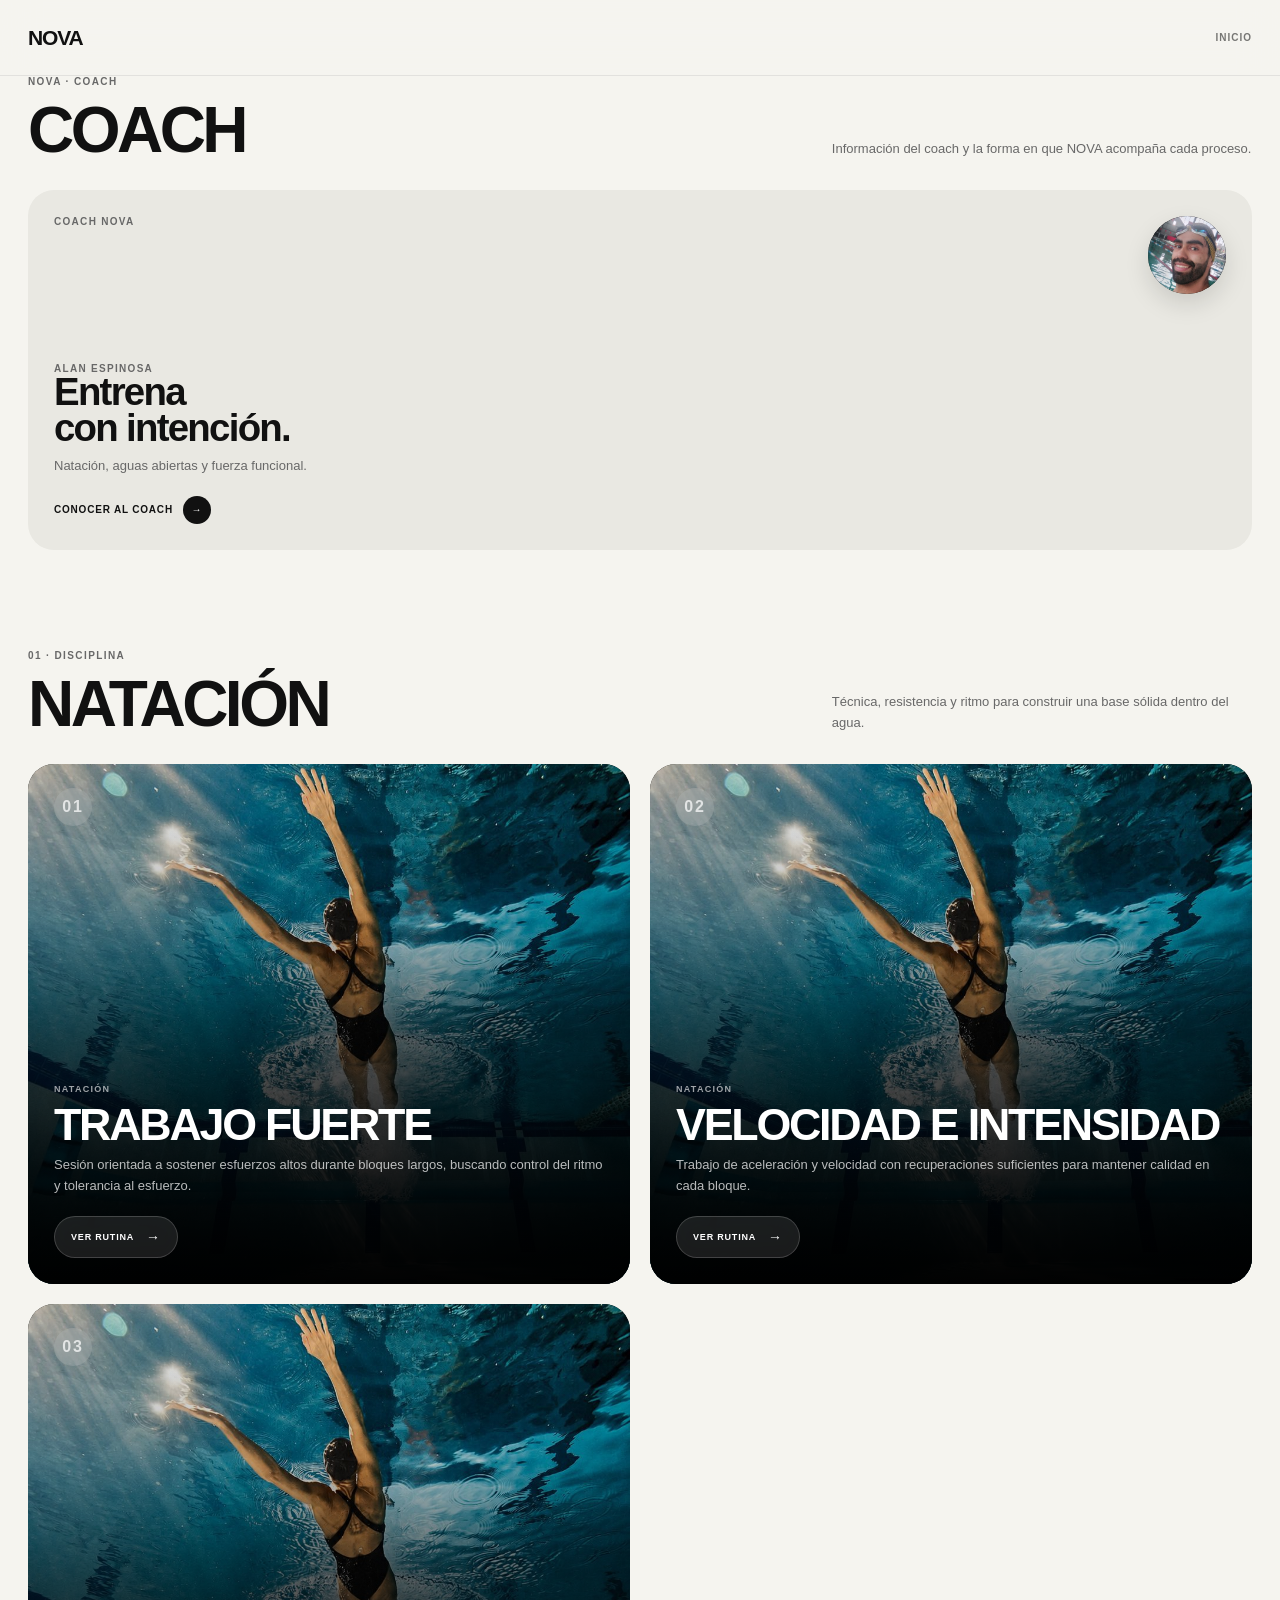
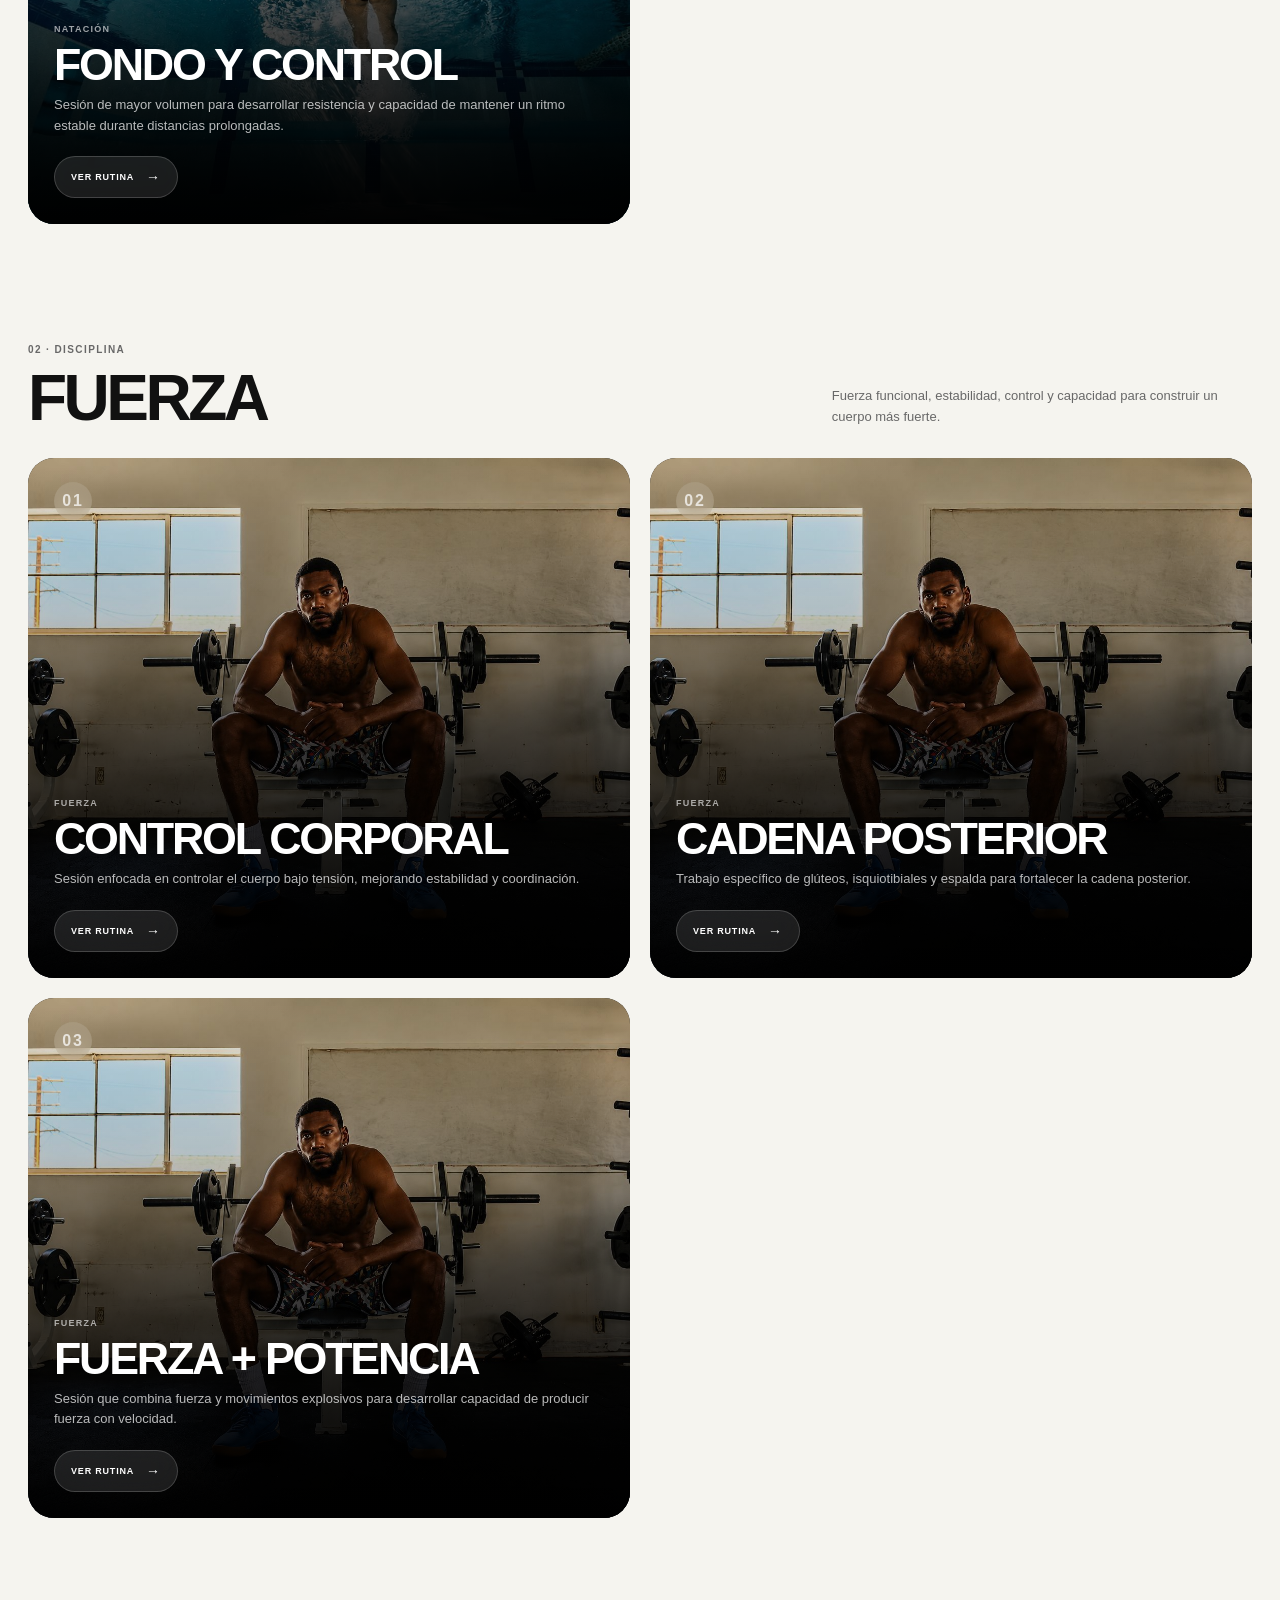
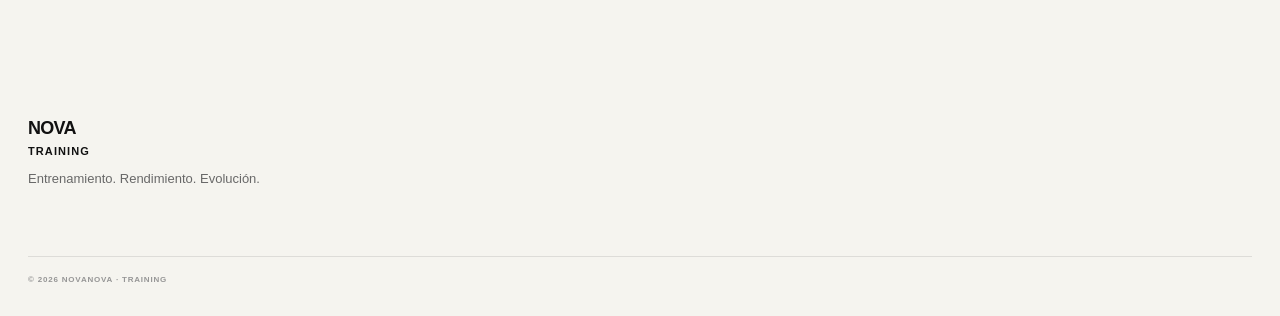
==== commit 2fe1324e: "Update print statement from 'Hello' to 'Goodbye'" ====
--- a/training.html
+++ b/training.html
@@ -10,7 +10,7 @@
         content="width=device-width, initial-scale=1.0"
     >
 
-    <title>NOVA · Disciplinas</title>
+    <title>NOVA · Training</title>
 
     <link
         rel="stylesheet"
@@ -20,7 +20,7 @@
     <style>
 
         /* =====================================================
-           NOVA · TRAINING · METODOLOGÍA + COACH
+           NOVA · TRAINING · CARTAS SECUNDARIAS
         ====================================================== */
 
         .nova-training-extra-section {
@@ -43,8 +43,7 @@
             display: grid;
 
             grid-template-columns:
-                minmax(0, 1.45fr)
-                minmax(280px, .55fr);
+                minmax(0, 1fr);
 
             gap: 20px;
 
@@ -71,204 +70,6 @@
             cursor: pointer;
 
             isolation: isolate;
-
-            transition:
-                transform .45s var(--nova-ease, cubic-bezier(.22,1,.36,1)),
-                box-shadow .45s ease;
-
-        }
-
-
-        .nova-training-extra-card:hover {
-
-            transform:
-                translateY(-5px);
-
-            box-shadow:
-                0 24px 60px rgba(0,0,0,.14);
-
-        }
-
-
-        .nova-training-extra-image {
-
-            position: absolute;
-
-            inset: 0;
-
-            z-index: -2;
-
-            background-position: center;
-
-            background-size: cover;
-
-            background-repeat: no-repeat;
-
-            transition:
-                transform .8s var(--nova-ease, cubic-bezier(.22,1,.36,1));
-
-        }
-
-
-        .nova-training-extra-card:hover
-        .nova-training-extra-image {
-
-            transform:
-                scale(1.045);
-
-        }
-
-
-        .nova-training-extra-overlay {
-
-            position: absolute;
-
-            inset: 0;
-
-            z-index: -1;
-
-            background:
-                linear-gradient(
-                    180deg,
-                    rgba(0,0,0,.08) 0%,
-                    rgba(0,0,0,.22) 38%,
-                    rgba(0,0,0,.88) 100%
-                );
-
-        }
-
-
-        .nova-training-extra-top {
-
-            position: absolute;
-
-            top: 24px;
-
-            left: 26px;
-
-            right: 26px;
-
-            display: flex;
-
-            align-items: center;
-
-            justify-content: space-between;
-
-            font-size: 11px;
-
-            font-weight: 800;
-
-            letter-spacing: .12em;
-
-        }
-
-
-        .nova-training-extra-content {
-
-            position: absolute;
-
-            left: 26px;
-
-            right: 26px;
-
-            bottom: 26px;
-
-        }
-
-
-        .nova-training-extra-label {
-
-            margin-bottom: 9px;
-
-            font-size: 10px;
-
-            font-weight: 800;
-
-            letter-spacing: .14em;
-
-            text-transform: uppercase;
-
-            opacity: .72;
-
-        }
-
-
-        .nova-training-extra-content h3 {
-
-            margin: 0 0 9px;
-
-            font-size: clamp(
-                28px,
-                3vw,
-                46px
-            );
-
-            line-height: .95;
-
-            letter-spacing: -.045em;
-
-        }
-
-
-        .nova-training-extra-content p {
-
-            max-width: 570px;
-
-            margin: 0;
-
-            font-size: 14px;
-
-            line-height: 1.55;
-
-            color:
-                rgba(255,255,255,.74);
-
-        }
-
-
-        .nova-training-extra-button {
-
-            display: inline-flex;
-
-            align-items: center;
-
-            justify-content: center;
-
-            gap: 12px;
-
-            margin-top: 20px;
-
-            min-height: 42px;
-
-            padding:
-                0 17px;
-
-            border: 1px solid
-                rgba(255,255,255,.18);
-
-            border-radius: 999px;
-
-            background:
-                rgba(255,255,255,.10);
-
-            color:
-                #fff;
-
-            font: inherit;
-
-            font-size: 10px;
-
-            font-weight: 800;
-
-            letter-spacing: .08em;
-
-            text-transform: uppercase;
-
-            backdrop-filter:
-                blur(12px);
-
-            -webkit-backdrop-filter:
-                blur(12px);
 
         }
 
@@ -298,14 +99,6 @@
         }
 
 
-        .nova-coach-pill:hover {
-
-            background:
-                #dfded8;
-
-        }
-
-
         .nova-coach-pill-top {
 
             display: flex;
@@ -358,18 +151,6 @@
 
             box-shadow:
                 0 10px 25px rgba(0,0,0,.13);
-
-            transition:
-                transform .4s var(--nova-ease, cubic-bezier(.22,1,.36,1));
-
-        }
-
-
-        .nova-coach-pill:hover
-        .nova-coach-photo-button {
-
-            transform:
-                scale(1.05);
 
         }
 
@@ -483,23 +264,11 @@
             color:
                 #fff;
 
-            transition:
-                transform .3s ease;
-
-        }
-
-
-        .nova-coach-pill:hover
-        .nova-coach-pill-action span:last-child {
-
-            transform:
-                translateX(4px);
-
         }
 
 
         /* =====================================================
-           INFORMATION MODALS
+           INFORMATION MODAL
         ====================================================== */
 
         .nova-info-modal {
@@ -523,10 +292,6 @@
             visibility: hidden;
 
             pointer-events: none;
-
-            transition:
-                opacity .35s ease,
-                visibility .35s ease;
 
         }
 
@@ -583,15 +348,7 @@
             color:
                 var(--nova-black, #111111);
 
-            transform:
-                translateY(25px)
-                scale(.97);
-
-            opacity: 0;
-
-            transition:
-                transform .5s var(--nova-ease, cubic-bezier(.22,1,.36,1)),
-                opacity .35s ease;
+            opacity: 1;
 
             box-shadow:
                 0 35px 100px rgba(0,0,0,.25);
@@ -599,18 +356,6 @@
         }
 
 
-        .nova-info-modal.is-open
-        .nova-info-modal-panel {
-
-            transform:
-                translateY(0)
-                scale(1);
-
-            opacity: 1;
-
-        }
-
-
         .nova-info-modal-close {
 
             position: absolute;
@@ -641,17 +386,10 @@
 
             cursor: pointer;
 
-            transition:
-                transform .3s ease,
-                background .3s ease;
-
         }
 
 
         .nova-info-modal-close:hover {
-
-            transform:
-                rotate(90deg);
 
             background:
                 rgba(17,17,17,.14);
@@ -701,146 +439,15 @@
         }
 
 
-        .nova-info-modal-intro {
+        .nova-info-modal-content p {
 
             max-width: 680px;
 
-            margin: 0 0 34px;
-
-            font-size: 16px;
-
-            line-height: 1.65;
-
-            color:
-                var(--nova-gray, #686868);
-
-        }
-
-
-        /* =====================================================
-           METODOLOGÍA IMAGES
-        ====================================================== */
-
-        .nova-methodology-images {
-
-            display: grid;
-
-            grid-template-columns:
-                repeat(2, minmax(0, 1fr));
-
-            gap: 12px;
-
-            margin-bottom: 34px;
-
-        }
-
-
-        .nova-methodology-image {
-
-            height: 270px;
-
-            overflow: hidden;
-
-            border-radius:
-                18px;
-
-            background:
-                #ddd;
-
-        }
-
-
-        .nova-methodology-image img {
-
-            width: 100%;
-
-            height: 100%;
-
-            display: block;
-
-            object-fit: cover;
-
-            transition:
-                transform .7s var(--nova-ease, cubic-bezier(.22,1,.36,1));
-
-        }
-
-
-        .nova-methodology-image:hover img {
-
-            transform:
-                scale(1.04);
-
-        }
-
-
-        .nova-methodology-steps {
-
-            display: grid;
-
-            grid-template-columns:
-                repeat(4, minmax(0, 1fr));
-
-            gap: 10px;
-
-        }
-
-
-        .nova-methodology-step {
-
-            min-height: 150px;
-
-            padding: 18px;
-
-            border:
-                1px solid
-                rgba(17,17,17,.10);
-
-            border-radius:
-                16px;
-
-            background:
-                rgba(255,255,255,.45);
-
-        }
-
-
-        .nova-methodology-step-number {
-
-            display: block;
-
-            margin-bottom: 28px;
-
-            font-size: 10px;
-
-            font-weight: 800;
-
-            color:
-                var(--nova-gray-light, #969696);
-
-        }
-
-
-        .nova-methodology-step strong {
-
-            display: block;
-
-            margin-bottom: 7px;
-
-            font-size: 13px;
-
-            letter-spacing: .02em;
-
-        }
-
-
-        .nova-methodology-step p {
-
-            margin: 0;
-
-            font-size: 12px;
-
-            line-height: 1.5;
+            margin: 0 0 18px;
+
+            font-size: 15px;
+
+            line-height: 1.7;
 
             color:
                 var(--nova-gray, #686868);
@@ -979,12 +586,179 @@
 
 
         /* =====================================================
-           BODY LOCK
+           INFORMACIÓN SECUNDARIA DENTRO DE LAS CARTAS
         ====================================================== */
 
+        .nova-card-secondary {
+
+            display: none;
+
+            margin-top: 18px;
+
+            padding-top: 18px;
+
+            border-top:
+                1px solid
+                rgba(17,17,17,.12);
+
+        }
+
+
+        .nova-card-secondary.is-visible {
+
+            display: block;
+
+        }
+
+
+        .nova-card-secondary p {
+
+            margin: 0 0 12px;
+
+            font-size: 12px;
+
+            line-height: 1.6;
+
+            color:
+                var(--nova-gray, #686868);
+
+        }
+
+
+        .nova-card-secondary p:last-child {
+
+            margin-bottom: 0;
+
+        }
+
+
+        .nova-card-secondary-title {
+
+            margin-bottom: 8px;
+
+            font-size: 10px;
+
+            font-weight: 800;
+
+            letter-spacing: .12em;
+
+            text-transform: uppercase;
+
+        }
+
+
         body.nova-info-modal-open {
 
             overflow: hidden;
+
+        }
+
+
+        /* =====================================================
+           FOOTER MINIMAL
+        ====================================================== */
+
+        .nova-footer {
+
+            width:
+                min(
+                    var(--nova-max-width, 1309px),
+                    calc(100% - 56px)
+                );
+
+            margin:
+                0 auto;
+
+            padding:
+                90px 0 32px;
+
+        }
+
+
+        .nova-footer-main {
+
+            display: flex;
+
+            align-items: flex-end;
+
+            justify-content: space-between;
+
+            gap: 30px;
+
+        }
+
+
+        .nova-footer-brand {
+
+            display: grid;
+
+            gap: 6px;
+
+        }
+
+
+        .nova-footer-brand strong {
+
+            font-size: 18px;
+
+            font-weight: 900;
+
+            letter-spacing: -.04em;
+
+        }
+
+
+        .nova-footer-brand span {
+
+            font-size: 11px;
+
+            font-weight: 800;
+
+            letter-spacing: .10em;
+
+            text-transform: uppercase;
+
+        }
+
+
+        .nova-footer-brand p {
+
+            margin: 8px 0 0;
+
+            font-size: 13px;
+
+            color:
+                var(--nova-gray, #686868);
+
+        }
+
+
+        .nova-footer-bottom {
+
+            display: flex;
+
+            justify-content: space-between;
+
+            gap: 20px;
+
+            margin-top: 70px;
+
+            padding-top: 18px;
+
+            border-top:
+                1px solid
+                rgba(17,17,17,.10);
+
+            font-size: 10px;
+
+            font-weight: 800;
+
+            letter-spacing: .08em;
+
+            text-transform: uppercase;
+
+            color:
+                var(--nova-gray, #686868);
 
         }
 
@@ -1000,15 +774,8 @@
                 width:
                     calc(100% - 32px);
 
-                padding-bottom: 76px;
-
-            }
-
-
-            .nova-training-extra-grid {
-
-                grid-template-columns:
-                    1fr;
+                padding-bottom:
+                    76px;
 
             }
 
@@ -1016,15 +783,8 @@
             .nova-training-extra-card,
             .nova-coach-pill {
 
-                min-height: 390px;
-
-            }
-
-
-            .nova-methodology-steps {
-
-                grid-template-columns:
-                    repeat(2, minmax(0, 1fr));
+                min-height:
+                    390px;
 
             }
 
@@ -1040,7 +800,8 @@
 
             .nova-coach-modal-photo {
 
-                height: 330px;
+                height:
+                    330px;
 
             }
 
@@ -1054,7 +815,8 @@
                 width:
                     calc(100% - 32px);
 
-                padding-bottom: 60px;
+                padding-bottom:
+                    60px;
 
             }
 
@@ -1062,7 +824,8 @@
             .nova-training-extra-card,
             .nova-coach-pill {
 
-                min-height: 340px;
+                min-height:
+                    340px;
 
                 border-radius:
                     20px;
@@ -1070,53 +833,21 @@
             }
 
 
-            .nova-training-extra-content {
-
-                left: 21px;
-
-                right: 21px;
-
-                bottom: 21px;
+            .nova-coach-pill {
+
+                padding:
+                    21px;
 
             }
 
 
-            .nova-training-extra-top {
-
-                top: 20px;
-
-                left: 21px;
-
-                right: 21px;
-
-            }
-
-
-            .nova-coach-pill {
-
-                padding: 21px;
-
-            }
-
-
-            .nova-coach-modal-panel {
-
-                width: 100%;
-
-                max-height:
-                    calc(100vh - 24px);
-
-                border-radius:
-                    22px;
-
-            }
-
-
             .nova-info-modal {
 
-                align-items: flex-end;
-
-                padding: 12px;
+                align-items:
+                    flex-end;
+
+                padding:
+                    12px;
 
             }
 
@@ -1131,12 +862,13 @@
 
             .nova-info-modal-content h2 {
 
-                font-size: 42px;
+                font-size:
+                    42px;
 
             }
 
 
-            .nova-methodology-images {
+            .nova-coach-modal-grid {
 
                 grid-template-columns:
                     1fr;
@@ -1144,32 +876,43 @@
             }
 
 
-            .nova-methodology-image {
-
-                height: 220px;
+            .nova-coach-modal-photo {
+
+                height:
+                    300px;
 
             }
 
 
-            .nova-methodology-steps {
-
-                grid-template-columns:
-                    1fr 1fr;
+            .nova-footer {
+
+                width:
+                    calc(100% - 32px);
+
+                padding-top:
+                    60px;
 
             }
 
 
-            .nova-coach-modal-grid {
-
-                grid-template-columns:
-                    1fr;
+            .nova-footer-main {
+
+                display:
+                    block;
 
             }
 
 
-            .nova-coach-modal-photo {
-
-                height: 300px;
+            .nova-footer-bottom {
+
+                display:
+                    grid;
+
+                gap:
+                    8px;
+
+                margin-top:
+                    45px;
 
             }
 
@@ -1177,18 +920,12 @@
 
 
         @media (max-width: 390px) {
-
-            .nova-methodology-steps {
-
-                grid-template-columns:
-                    1fr;
-
-            }
 
             .nova-training-extra-card,
             .nova-coach-pill {
 
-                min-height: 320px;
+                min-height:
+                    320px;
 
             }
 
@@ -1199,10 +936,8 @@
 
             .nova-info-modal,
             .nova-info-modal-panel,
-            .nova-training-extra-image,
             .nova-training-extra-card,
-            .nova-coach-photo-button,
-            .nova-methodology-image img {
+            .nova-coach-photo-button {
 
                 transition:
                     none !important;
@@ -1214,6 +949,7 @@
     </style>
 
 </head>
+
 
 <body>
 
@@ -1257,7 +993,7 @@
         <div class="nova-top-inner">
 
             <a
-                href="index.html"
+                href="index.html#top"
                 class="nova-brand nova-page-link"
                 data-page-title="NOVA"
                 aria-label="NOVA"
@@ -1266,19 +1002,18 @@
             </a>
 
 
-<nav
-    class="nova-desktop-nav"
-    aria-label="Navegación principal"
->
-
-    <a
-        href="index.html"
-        class="nova-nav-link js-open-memberships"
-    >
-        INICIO
-    </a>
-
-</nav>
+            <nav
+                class="nova-desktop-nav"
+                aria-label="Navegación principal"
+            >
+
+                <a
+                    href="index.html#top"
+                    class="nova-nav-link nova-page-link"
+                    data-page-title="INICIO"
+                >
+                    INICIO
+                </a>
 
             </nav>
 
@@ -1329,39 +1064,36 @@
                 ×
             </button>
 
-<nav
-    class="nova-menu-nav"
-    aria-label="Menú móvil"
->
-
-    <a
-        href="index.html"
-        class="nova-menu-link nova-page-link"
-        data-page-title="NOVA"
-    >
-
-        <span class="nova-menu-number">
-            01
-        </span>
-
-        <strong>
-            INICIO
-        </strong>
-
-        <span class="nova-menu-arrow">
-            →
-        </span>
-
-    </a>
-
-
-</nav>
-
-            <div class="nova-menu-footer">
-
- 
-
-            </div>
+
+            <nav
+                class="nova-menu-nav"
+                aria-label="Menú móvil"
+            >
+
+                <a
+                    href="index.html#top"
+                    class="nova-menu-link nova-page-link"
+                    data-page-title="INICIO"
+                >
+
+                    <span class="nova-menu-number">
+                        01
+                    </span>
+
+                    <strong>
+                        INICIO
+                    </strong>
+
+                    <span class="nova-menu-arrow">
+                        →
+                    </span>
+
+                </a>
+
+            </nav>
+
+
+            <div class="nova-menu-footer"></div>
 
         </div>
 
@@ -1372,225 +1104,47 @@
          NOVA · MAIN
     ====================================================== -->
 
-    <main class="nova-page nova-training-page">
+    <main
+        class="nova-page nova-training-page"
+        id="top"
+    >
 
 
         <!-- =================================================
-             HERO
+             COACH
         ================================================== -->
 
-        <section class="nova-training-hero">
-
-            <div class="nova-training-hero-inner">
-
-                <div class="nova-eyebrow">
-                    NOVA · DISCIPLINAS
+        <section class="nova-training-extra-section">
+
+            <div class="nova-training-section-header">
+
+                <div>
+
+                    <div class="nova-eyebrow">
+                        NOVA · COACH
+                    </div>
+
+                    <h2>
+                        COACH
+                    </h2>
+
                 </div>
 
-                <h1>
-                    Entrenamiento.<br>
-                    Rendimiento.<br>
-                    Evolución.
-                </h1>
-
                 <p>
-                    Elige tu disciplina y entrena con una estructura
-                    diseñada para avanzar.
+                    Información del coach y la forma en que NOVA
+                    acompaña cada proceso.
                 </p>
 
             </div>
 
-        </section>
-
-
-        <!-- =================================================
-             NATACIÓN
-        ================================================== -->
-
-        <section
-            class="nova-training-section"
-            id="natacion"
-        >
-
-            <div class="nova-training-section-header">
-
-                <div>
-
-                    <div class="nova-eyebrow">
-                        01 · DISCIPLINA
-                    </div>
-
-                    <h2>
-                        NATACIÓN
-                    </h2>
-
-                </div>
-
-                <p>
-                    Técnica, resistencia y ritmo para construir
-                    una base sólida dentro del agua.
-                </p>
-
-            </div>
-
-
-            <div
-                class="nova-training-grid"
-                id="swimmingRoutineGrid"
-            ></div>
-
-        </section>
-
-
-        <!-- =================================================
-             FUERZA
-        ================================================== -->
-
-        <section
-            class="nova-training-section"
-            id="fuerza"
-        >
-
-            <div class="nova-training-section-header">
-
-                <div>
-
-                    <div class="nova-eyebrow">
-                        02 · DISCIPLINA
-                    </div>
-
-                    <h2>
-                        FUERZA
-                    </h2>
-
-                </div>
-
-                <p>
-                    Fuerza funcional, estabilidad, control y
-                    capacidad para construir un cuerpo más fuerte.
-                </p>
-
-            </div>
-
-
-            <div
-                class="nova-training-grid"
-                id="strengthRoutineGrid"
-            ></div>
-
-        </section>
-
-
-        <!-- =================================================
-             METODOLOGÍA + COACH
-        ================================================== -->
-
-        <section class="nova-training-extra-section">
-
-            <div class="nova-training-section-header">
-
-                <div>
-
-                    <div class="nova-eyebrow">
-                        03 · NOVA
-                    </div>
-
-                    <h2>
-                        CÓMO ENTRENAMOS
-                    </h2>
-
-                </div>
-
-                <p>
-                    Una metodología construida para que cada sesión
-                    tenga un propósito y cada etapa tenga dirección.
-                </p>
-
-            </div>
-
 
             <div class="nova-training-extra-grid">
 
-
-                <!-- =================================================
-                     METODOLOGÍA
-                ================================================== -->
-
-                <article
-                    class="nova-training-extra-card"
-                    id="metodologiaCard"
-                    tabindex="0"
-                    role="button"
-                    aria-label="Ver metodología NOVA"
-                >
-
-                    <div
-                        class="nova-training-extra-image"
-                        style="
-                            background-image:
-                            url('img/WhatsApp Image 4.jpeg');
-                        "
-                    ></div>
-
-                    <div class="nova-training-extra-overlay"></div>
-
-
-                    <div class="nova-training-extra-top">
-
-                        <span>
-                            03
-                        </span>
-
-                        <span>
-                            +
-                        </span>
-
-                    </div>
-
-
-                    <div class="nova-training-extra-content">
-
-                        <div class="nova-training-extra-label">
-                            METODOLOGÍA NOVA
-                        </div>
-
-                        <h3>
-                            No improvisamos.<br>
-                            Construimos.
-                        </h3>
-
-                        <p>
-                            Conocemos, diseñamos, entrenamos y
-                            evolucionamos a través de un proceso
-                            estructurado.
-                        </p>
-
-                        <button
-                            type="button"
-                            class="nova-training-extra-button"
-                            id="metodologiaButton"
-                        >
-                            <span>
-                                VER METODOLOGÍA
-                            </span>
-
-                            <span>
-                                →
-                            </span>
-                        </button>
-
-                    </div>
-
-                </article>
-
-
-                <!-- =================================================
-                     COACH
-                ================================================== -->
 
                 <article
                     class="nova-coach-pill nova-training-extra-card"
                     id="coachCard"
+                    data-secondary-card="coach"
                 >
 
                     <div class="nova-coach-pill-top">
@@ -1655,6 +1209,84 @@
                 </article>
 
             </div>
+
+        </section>
+
+
+        <!-- =================================================
+             NATACIÓN
+        ================================================== -->
+
+        <section
+            class="nova-training-section"
+            id="natacion"
+        >
+
+            <div class="nova-training-section-header">
+
+                <div>
+
+                    <div class="nova-eyebrow">
+                        01 · DISCIPLINA
+                    </div>
+
+                    <h2>
+                        NATACIÓN
+                    </h2>
+
+                </div>
+
+                <p>
+                    Técnica, resistencia y ritmo para construir
+                    una base sólida dentro del agua.
+                </p>
+
+            </div>
+
+
+            <div
+                class="nova-training-grid"
+                id="swimmingRoutineGrid"
+            ></div>
+
+        </section>
+
+
+        <!-- =================================================
+             FUERZA
+        ================================================== -->
+
+        <section
+            class="nova-training-section"
+            id="fuerza"
+        >
+
+            <div class="nova-training-section-header">
+
+                <div>
+
+                    <div class="nova-eyebrow">
+                        02 · DISCIPLINA
+                    </div>
+
+                    <h2>
+                        FUERZA
+                    </h2>
+
+                </div>
+
+                <p>
+                    Fuerza funcional, estabilidad, control y
+                    capacidad para construir un cuerpo más fuerte.
+                </p>
+
+            </div>
+
+
+            <div
+                class="nova-training-grid"
+                id="strengthRoutineGrid"
+            ></div>
 
         </section>
 
@@ -1826,165 +1458,6 @@
 
 
     <!-- =====================================================
-         NOVA · METODOLOGÍA MODAL
-    ====================================================== -->
-
-    <div
-        class="nova-info-modal"
-        id="methodologyModal"
-        aria-hidden="true"
-    >
-
-        <div
-            class="nova-info-modal-overlay"
-            id="methodologyModalOverlay"
-        ></div>
-
-
-        <div
-            class="nova-info-modal-panel"
-            role="dialog"
-            aria-modal="true"
-            aria-labelledby="methodologyModalTitle"
-        >
-
-            <button
-                type="button"
-                class="nova-info-modal-close"
-                id="methodologyModalClose"
-                aria-label="Cerrar metodología"
-            >
-                ×
-            </button>
-
-
-            <div class="nova-info-modal-content">
-
-                <div class="nova-info-modal-eyebrow">
-                    NOVA · METODOLOGÍA
-                </div>
-
-                <h2 id="methodologyModalTitle">
-                    No improvisamos.<br>
-                    Construimos.
-                </h2>
-
-                <p class="nova-info-modal-intro">
-                    En NOVA cada entrenamiento parte de un objetivo.
-                    Observamos dónde estás, diseñamos el trabajo que
-                    necesitas y construimos una progresión para que
-                    puedas avanzar con intención.
-                </p>
-
-
-                <div class="nova-methodology-images">
-
-                    <div class="nova-methodology-image">
-
-                        <img
-                            src="img/WhatsApp Image 4.jpeg"
-                            alt="Entrenamiento de natación NOVA"
-                        >
-
-                    </div>
-
-
-                    <div class="nova-methodology-image">
-
-                        <img
-                            src="img/WhatsApp Image 3.jpeg"
-                            alt="Entrenamiento de fuerza NOVA"
-                        >
-
-                    </div>
-
-                </div>
-
-
-                <div class="nova-methodology-steps">
-
-
-                    <div class="nova-methodology-step">
-
-                        <span class="nova-methodology-step-number">
-                            01
-                        </span>
-
-                        <strong>
-                            CONOCEMOS
-                        </strong>
-
-                        <p>
-                            Entendemos tu punto de partida,
-                            tus objetivos y lo que necesitas.
-                        </p>
-
-                    </div>
-
-
-                    <div class="nova-methodology-step">
-
-                        <span class="nova-methodology-step-number">
-                            02
-                        </span>
-
-                        <strong>
-                            DISEÑAMOS
-                        </strong>
-
-                        <p>
-                            Estructuramos el entrenamiento
-                            alrededor de una dirección clara.
-                        </p>
-
-                    </div>
-
-
-                    <div class="nova-methodology-step">
-
-                        <span class="nova-methodology-step-number">
-                            03
-                        </span>
-
-                        <strong>
-                            ENTRENAMOS
-                        </strong>
-
-                        <p>
-                            Ejecutamos sesiones con intención,
-                            técnica y progresión.
-                        </p>
-
-                    </div>
-
-
-                    <div class="nova-methodology-step">
-
-                        <span class="nova-methodology-step-number">
-                            04
-                        </span>
-
-                        <strong>
-                            EVOLUCIONAMOS
-                        </strong>
-
-                        <p>
-                            Medimos el proceso y ajustamos
-                            para seguir avanzando.
-                        </p>
-
-                    </div>
-
-                </div>
-
-            </div>
-
-        </div>
-
-    </div>
-
-
-    <!-- =====================================================
          NOVA · COACH MODAL
     ====================================================== -->
 
@@ -2113,175 +1586,36 @@
 
     <!-- =====================================================
          NOVA · FOOTER
+         SOLO INFORMACIÓN PRINCIPAL
     ====================================================== -->
 
     <footer class="nova-footer">
 
-        <div class="nova-footer-grid">
-
-
-            <div class="nova-footer-column">
-
-                <div class="nova-footer-title">
-                    ENTRENAMIENTOS
-                </div>
-
-                <a href="training.html#natacion">
-                    Natación
-                </a>
-
-                <a href="training.html#fuerza">
-                    Fuerza
-                </a>
-
-                <a href="training.html">
-                    Entrenamientos
-                </a>
+        <div class="nova-footer-main">
+
+            <div class="nova-footer-brand">
+
+                <strong>
+                    NOVA
+                </strong>
+
+                <span>
+                    TRAINING
+                </span>
+
+                <p>
+                    Entrenamiento. Rendimiento. Evolución.
+                </p>
 
             </div>
 
-
-            <div class="nova-footer-column">
-
-                <div class="nova-footer-title">
-                    PROGRAMAS
-                </div>
-
-                <a
-                    href="programas.html"
-                    class="nova-page-link"
-                    data-page-title="MEMBRESÍAS"
-                >
-                    Membresías
-                </a>
-
-                <a
-                    href="plan.html"
-                    class="nova-page-link"
-                    data-page-title="PLAN"
-                >
-                    Encuentra tu plan
-                </a>
-
-                <a
-                    href="metodologia.html"
-                    class="nova-page-link"
-                    data-page-title="MÉTODO NOVA"
-                >
-                    Metodología
-                </a>
-
-            </div>
-
-
-            <div class="nova-footer-column">
-
-                <div class="nova-footer-title">
-                    INFORMACIÓN
-                </div>
-
-                <a href="index.html#metodo">
-                    Método NOVA
-                </a>
-
-                <a
-                    href="#novaFaq"
-                    class="js-open-faq"
-                >
-                    FAQs
-                </a>
-
-                <a href="training.html">
-                    Disciplinas
-                </a>
-
-                <a href="training.html">
-                    NOVA Training
-                </a>
-
-                <a
-                    href="index.html#dudas"
-                    class="nova-page-link"
-                    data-page-title="PLAN"
-                >
-                    Comenzar
-                </a>
-
-            </div>
-
-
-            <div class="nova-footer-column">
-
-                <div class="nova-footer-title">
-                    CONTACTO
-                </div>
-
-                <a
-                    href="https://wa.me/525612584271"
-                    target="_blank"
-                    rel="noopener"
-                >
-                    WhatsApp
-                </a>
-
-                <a href="mailto:hola@nova.training">
-                    hola@nova.training
-                </a>
-
-            </div>
-
-
-            <div class="nova-footer-column">
-
-                <div class="nova-footer-title">
-                    LEGAL
-                </div>
-
-                <a
-                    href="privacidad.html"
-                    class="nova-page-link"
-                    data-page-title="PRIVACIDAD"
-                >
-                    Aviso de privacidad
-                </a>
-
-                <a
-                    href="terminos.html"
-                    class="nova-page-link"
-                    data-page-title="TÉRMINOS"
-                >
-                    Términos y condiciones
-                </a>
-
-                <a
-                    href="cookies.html"
-                    class="nova-page-link"
-                    data-page-title="COOKIES"
-                >
-                    Cookies
-                </a>
-
-                <a
-                    href="aviso-legal.html"
-                    class="nova-page-link"
-                    data-page-title="AVISO LEGAL"
-                >
-                    Aviso legal
-                </a>
-
-            </div>
-
         </div>
 
 
         <div class="nova-footer-bottom">
 
             <span>
-                © 2026 NOVA
-            </span>
-
-            <span>
-                NOVA · TRAINING
+                © 2026 NOVANOVA · TRAINING
             </span>
 
         </div>
@@ -2302,6 +1636,7 @@
 
                 /* =================================================
                    PAGE TRANSITION
+                   SIN ANIMACIÓN
                 ================================================== */
 
                 const pageTransition =
@@ -2324,31 +1659,8 @@
                         return;
                     }
 
-                    const title =
-                        link.dataset.pageTitle ||
-                        link.textContent.trim() ||
-                        "NOVA";
-
-                    pageTransitionLabel.textContent =
-                        title;
-
-                    document.body.classList.add(
-                        "nova-page-changing"
-                    );
-
-                    pageTransition.classList.add(
-                        "is-active"
-                    );
-
-                    window.setTimeout(
-                        () => {
-
-                            window.location.href =
-                                destination;
-
-                        },
-                        650
-                    );
+                    window.location.href =
+                        destination;
 
                 }
 
@@ -2380,6 +1692,10 @@
 
                 function openMenu() {
 
+                    if (!menuButton || !menu) {
+                        return;
+                    }
+
                     menuButton.classList.add(
                         "is-open"
                     );
@@ -2407,6 +1723,10 @@
 
                 function closeMenu() {
 
+                    if (!menuButton || !menu) {
+                        return;
+                    }
+
                     menuButton.classList.remove(
                         "is-open"
                     );
@@ -2432,38 +1752,50 @@
                 }
 
 
-                menuButton.addEventListener(
-                    "click",
-                    () => {
-
-                        if (
-                            menu.classList.contains(
-                                "is-open"
-                            )
-                        ) {
-
-                            closeMenu();
-
-                        } else {
-
-                            openMenu();
+                if (menuButton) {
+
+                    menuButton.addEventListener(
+                        "click",
+                        () => {
+
+                            if (
+                                menu.classList.contains(
+                                    "is-open"
+                                )
+                            ) {
+
+                                closeMenu();
+
+                            } else {
+
+                                openMenu();
+
+                            }
 
                         }
-
-                    }
-                );
-
-
-                menuClose.addEventListener(
-                    "click",
-                    closeMenu
-                );
-
-
-                menuOverlay.addEventListener(
-                    "click",
-                    closeMenu
-                );
+                    );
+
+                }
+
+
+                if (menuClose) {
+
+                    menuClose.addEventListener(
+                        "click",
+                        closeMenu
+                    );
+
+                }
+
+
+                if (menuOverlay) {
+
+                    menuOverlay.addEventListener(
+                        "click",
+                        closeMenu
+                    );
+
+                }
 
 
                 /* =================================================
@@ -2504,10 +1836,7 @@
 
                                     if (
                                         href.startsWith(
-                                            "index.html#"
-                                        ) ||
-                                        href.startsWith(
-                                            "training.html#"
+                                            "#"
                                         )
                                     ) {
                                         return;
@@ -2537,90 +1866,6 @@
 
                     {
                         number: "01",
-                        title: "TÉCNICA Y BASE",
-                        objective: "Técnica",
-                        duration: "60 min",
-                        level: "Base",
-                        description:
-                            "Sesión enfocada en construir una base técnica sólida y mejorar la eficiencia del nado sin buscar fatiga excesiva.",
-                        session: [
-                            "300m libre continuo · ritmo cómodo",
-                            "4×100m · técnica de libre · 20\" descanso",
-                            "4×200m · libre aeróbico · ritmo constante · 30\" descanso",
-                            "4×100m · libre progresivo 1–4 · 20\" descanso",
-                            "200m libre suave"
-                        ],
-                        material:
-                            "Sin material.",
-                        focus:
-                            "Posición corporal, longitud de brazada, respiración y control del ritmo."
-                    },
-
-                    {
-                        number: "02",
-                        title: "RESISTENCIA AERÓBICA",
-                        objective: "Resistencia",
-                        duration: "65 min",
-                        level: "Base",
-                        description:
-                            "Trabajo continuo y sostenido para desarrollar la capacidad aeróbica y mantener una técnica estable cuando aumenta el volumen.",
-                        session: [
-                            "300m libre continuo",
-                            "3×200m · libre aeróbico · 30\" descanso",
-                            "4×200m · libre · ritmo constante · 25\" descanso",
-                            "2×300m · libre · ritmo controlado · 30\" descanso",
-                            "200m suave"
-                        ],
-                        material:
-                            "Sin material.",
-                        focus:
-                            "Mantener una respiración controlada y una brazada eficiente durante todo el volumen."
-                    },
-
-                    {
-                        number: "03",
-                        title: "TÉCNICA + RITMO",
-                        objective: "Ritmo",
-                        duration: "60 min",
-                        level: "Base",
-                        description:
-                            "Combinación de técnica y cambios progresivos de ritmo para aprender a acelerar sin perder eficiencia.",
-                        session: [
-                            "300m libre continuo",
-                            "4×100m · técnica de libre · 20\" descanso",
-                            "4×200m · libre · primeros 100m controlados + últimos 100m progresivos",
-                            "3×200m · ritmo medio/alto · 30\" descanso",
-                            "200m recuperación"
-                        ],
-                        material:
-                            "Pull buoy opcional durante los bloques técnicos.",
-                        focus:
-                            "Cambiar de ritmo conservando posición corporal, respiración y longitud de brazada."
-                    },
-
-                    {
-                        number: "04",
-                        title: "RECUPERACIÓN AERÓBICA",
-                        objective: "Recuperación",
-                        duration: "50–55 min",
-                        level: "Base",
-                        description:
-                            "Sesión de carga controlada para acumular trabajo aeróbico sin generar una fatiga elevada.",
-                        session: [
-                            "300m libre continuo · muy cómodo",
-                            "4×100m · elección de estilo · técnica suave · 20\" descanso",
-                            "4×200m · libre aeróbico cómodo · 30\" descanso",
-                            "2×100m · progresivos suaves",
-                            "200m afloje"
-                        ],
-                        material:
-                            "Sin material.",
-                        focus:
-                            "Recuperar mientras se mantiene movimiento, técnica y sensación de agua."
-                    },
-
-                    {
-                        number: "05",
                         title: "TRABAJO FUERTE",
                         objective: "Umbral",
                         duration: "65–70 min",
@@ -2641,8 +1886,9 @@
                             "Sostener intensidad sin perder técnica ni convertir cada repetición en un sprint."
                     },
 
+
                     {
-                        number: "06",
+                        number: "02",
                         title: "VELOCIDAD E INTENSIDAD",
                         objective: "Velocidad",
                         duration: "55–60 min",
@@ -2663,8 +1909,9 @@
                             "Acelerar con control, mantener frecuencia de brazada y conservar una técnica eficiente."
                     },
 
+
                     {
-                        number: "07",
+                        number: "03",
                         title: "FONDO Y CONTROL",
                         objective: "Fondo",
                         duration: "70 min",
@@ -2691,98 +1938,6 @@
 
                     {
                         number: "01",
-                        title: "PIERNAS + CORE",
-                        objective: "Fuerza",
-                        duration: "50–60 min",
-                        level: "Base",
-                        description:
-                            "Sesión centrada en producir fuerza desde las piernas y mantener estabilidad del tronco durante los movimientos.",
-                        session: [
-                            "Calentamiento general · 8–10 min",
-                            "Sentadilla frontal · 4×6",
-                            "Peso muerto rumano · 4×8",
-                            "Zancada atrás · 3×10 por pierna",
-                            "Elevación de pantorrilla · 3×15",
-                            "Plancha frontal · 3×40–60\"",
-                            "Dead bug · 3×10 por lado"
-                        ],
-                        material:
-                            "Barra, discos y espacio de trabajo.",
-                        focus:
-                            "Control de rodilla, estabilidad de cadera y capacidad de mantener el tronco firme."
-                    },
-
-                    {
-                        number: "02",
-                        title: "TREN SUPERIOR",
-                        objective: "Fuerza",
-                        duration: "50–60 min",
-                        level: "Base",
-                        description:
-                            "Trabajo de empuje y tracción para desarrollar fuerza general del tren superior y estabilidad escapular.",
-                        session: [
-                            "Calentamiento de hombros · 8–10 min",
-                            "Press de hombro · 4×6",
-                            "Remo con barra · 4×8",
-                            "Flexiones · 3×10–15",
-                            "Remo unilateral · 3×10 por lado",
-                            "Pike push-up · 3×8–12",
-                            "Plancha lateral · 3×30–45\" por lado"
-                        ],
-                        material:
-                            "Barra, discos y espacio de trabajo.",
-                        focus:
-                            "Control escapular, estabilidad del hombro y ejecución limpia."
-                    },
-
-                    {
-                        number: "03",
-                        title: "UNILATERAL + ESTABILIDAD",
-                        objective: "Estabilidad",
-                        duration: "50–55 min",
-                        level: "Base",
-                        description:
-                            "Sesión unilateral para trabajar fuerza, equilibrio y control entre ambos lados del cuerpo.",
-                        session: [
-                            "Calentamiento dinámico · 8–10 min",
-                            "Bulgarian split squat · 4×8 por pierna",
-                            "Peso muerto unilateral · 3×8 por lado",
-                            "Step-up · 3×10 por pierna",
-                            "Press unilateral · 3×8 por lado",
-                            "Farmer carry · 4×30–40m",
-                            "Pallof press · 3×10 por lado"
-                        ],
-                        material:
-                            "Mancuernas o carga disponible y espacio de trabajo.",
-                        focus:
-                            "Control de pelvis, estabilidad del tobillo, rodilla y cadera."
-                    },
-
-                    {
-                        number: "04",
-                        title: "CUERPO COMPLETO",
-                        objective: "Fuerza general",
-                        duration: "55–60 min",
-                        level: "Intermedio",
-                        description:
-                            "Entrenamiento de cuerpo completo combinando patrones principales de fuerza para desarrollar capacidad general.",
-                        session: [
-                            "Calentamiento general · 8–10 min",
-                            "Sentadilla frontal · 4×5",
-                            "Press de hombro · 4×6",
-                            "Peso muerto rumano · 3×8",
-                            "Remo con barra · 3×8",
-                            "Zancada caminando · 3×10 por pierna",
-                            "Plancha con apoyo de antebrazos · 3×45–60\""
-                        ],
-                        material:
-                            "Barra, discos y espacio de trabajo.",
-                        focus:
-                            "Ejecutar cada patrón con control y mantener calidad técnica durante toda la sesión."
-                    },
-
-                    {
-                        number: "05",
                         title: "CONTROL CORPORAL",
                         objective: "Control",
                         duration: "45–55 min",
@@ -2804,8 +1959,9 @@
                             "Tempo, posiciones estables, tensión corporal y control del movimiento."
                     },
 
+
                     {
-                        number: "06",
+                        number: "02",
                         title: "CADENA POSTERIOR",
                         objective: "Potencia posterior",
                         duration: "50–60 min",
@@ -2827,8 +1983,9 @@
                             "Bisagra de cadera, tensión de isquiotibiales y activación de glúteos."
                     },
 
+
                     {
-                        number: "07",
+                        number: "03",
                         title: "FUERZA + POTENCIA",
                         objective: "Potencia",
                         duration: "55–65 min",
@@ -2854,10 +2011,6 @@
                 ];
 
 
-                /* =================================================
-                   ROUTINE CARD CREATION
-                ================================================== */
-
                 const swimmingGrid =
                     document.getElementById(
                         "swimmingRoutineGrid"
@@ -2868,6 +2021,10 @@
                         "strengthRoutineGrid"
                     );
 
+
+                /* =================================================
+                   CREAR CARTAS
+                ================================================== */
 
                 function createRoutineCard(
                     routine,
@@ -2875,10 +2032,17 @@
                 ) {
 
                     const card =
-                        document.createElement("article");
+                        document.createElement(
+                            "article"
+                        );
 
                     card.className =
                         "nova-training-card nova-routine-card";
+
+                    card.setAttribute(
+                        "data-secondary-card",
+                        discipline.toLowerCase()
+                    );
 
 
                     card.innerHTML = `
@@ -2898,9 +2062,6 @@
                                 ${routine.number}
                             </span>
 
-                            <span>
-                                →
-                            </span>
 
                         </div>
 
@@ -2985,32 +2146,40 @@
                 }
 
 
-                swimmingRoutines.forEach(
-                    (routine) => {
-
-                        swimmingGrid.appendChild(
-                            createRoutineCard(
-                                routine,
-                                "NATACIÓN"
-                            )
-                        );
-
-                    }
-                );
-
-
-                strengthRoutines.forEach(
-                    (routine) => {
-
-                        strengthGrid.appendChild(
-                            createRoutineCard(
-                                routine,
-                                "FUERZA"
-                            )
-                        );
-
-                    }
-                );
+                if (swimmingGrid) {
+
+                    swimmingRoutines.forEach(
+                        (routine) => {
+
+                            swimmingGrid.appendChild(
+                                createRoutineCard(
+                                    routine,
+                                    "NATACIÓN"
+                                )
+                            );
+
+                        }
+                    );
+
+                }
+
+
+                if (strengthGrid) {
+
+                    strengthRoutines.forEach(
+                        (routine) => {
+
+                            strengthGrid.appendChild(
+                                createRoutineCard(
+                                    routine,
+                                    "FUERZA"
+                                )
+                            );
+
+                        }
+                    );
+
+                }
 
 
                 /* =================================================
@@ -3088,6 +2257,10 @@
                     discipline
                 ) {
 
+                    if (!routineModal) {
+                        return;
+                    }
+
                     routineModalNumber.textContent =
                         routine.number;
 
@@ -3160,6 +2333,10 @@
 
                 function closeRoutineModal() {
 
+                    if (!routineModal) {
+                        return;
+                    }
+
                     routineModal.classList.remove(
                         "is-open"
                     );
@@ -3176,80 +2353,68 @@
                 }
 
 
-                routineModalClose.addEventListener(
-                    "click",
-                    closeRoutineModal
-                );
-
-
-                routineModalOverlay.addEventListener(
-                    "click",
-                    closeRoutineModal
-                );
+                if (routineModalClose) {
+
+                    routineModalClose.addEventListener(
+                        "click",
+                        closeRoutineModal
+                    );
+
+                }
+
+
+                if (routineModalOverlay) {
+
+                    routineModalOverlay.addEventListener(
+                        "click",
+                        closeRoutineModal
+                    );
+
+                }
 
 
                 /* =================================================
-                   INFORMATION MODALS
+                   COACH INFORMATION
                 ================================================== */
 
-                const methodologyModal =
+                const coachCard =
                     document.getElementById(
-                        "methodologyModal"
-                    );
-
-                const methodologyModalOverlay =
+                        "coachCard"
+                    );
+
+                const coachPhotoButton =
                     document.getElementById(
-                        "methodologyModalOverlay"
-                    );
-
-                const methodologyModalClose =
+                        "coachPhotoButton"
+                    );
+
+                const coachInfoButton =
                     document.getElementById(
-                        "methodologyModalClose"
-                    );
-
-                const methodologyCard =
-                    document.getElementById(
-                        "metodologiaCard"
-                    );
-
-                const methodologyButton =
-                    document.getElementById(
-                        "metodologiaButton"
-                    );
-
+                        "coachInfoButton"
+                    );
 
                 const coachModal =
                     document.getElementById(
                         "coachModal"
                     );
 
+                const coachModalClose =
+                    document.getElementById(
+                        "coachModalClose"
+                    );
+
                 const coachModalOverlay =
                     document.getElementById(
                         "coachModalOverlay"
                     );
 
-                const coachModalClose =
-                    document.getElementById(
-                        "coachModalClose"
-                    );
-
-                const coachCard =
-                    document.getElementById(
-                        "coachCard"
-                    );
-
-                const coachPhotoButton =
-                    document.getElementById(
-                        "coachPhotoButton"
-                    );
-
-                const coachInfoButton =
-                    document.getElementById(
-                        "coachInfoButton"
-                    );
-
-
-                function openInfoModal(modal) {
+
+                function openInfoModal(
+                    modal
+                ) {
+
+                    if (!modal) {
+                        return;
+                    }
 
                     modal.classList.add(
                         "is-open"
@@ -3267,7 +2432,13 @@
                 }
 
 
-                function closeInfoModal(modal) {
+                function closeInfoModal(
+                    modal
+                ) {
+
+                    if (!modal) {
+                        return;
+                    }
 
                     modal.classList.remove(
                         "is-open"
@@ -3294,15 +2465,6 @@
                 }
 
 
-                function openMethodology() {
-
-                    openInfoModal(
-                        methodologyModal
-                    );
-
-                }
-
-
                 function openCoach() {
 
                     openInfoModal(
@@ -3312,108 +2474,239 @@
                 }
 
 
-                methodologyButton.addEventListener(
-                    "click",
-                    (event) => {
-
-                        event.stopPropagation();
-
-                        openMethodology();
-
+                if (coachPhotoButton) {
+
+                    coachPhotoButton.addEventListener(
+                        "click",
+                        (event) => {
+
+                            event.stopPropagation();
+
+                            openCoach();
+
+                        }
+                    );
+
+                }
+
+
+                if (coachInfoButton) {
+
+                    coachInfoButton.addEventListener(
+                        "click",
+                        (event) => {
+
+                            event.stopPropagation();
+
+                            openCoach();
+
+                        }
+                    );
+
+                }
+
+
+                if (coachCard) {
+
+                    coachCard.addEventListener(
+                        "click",
+                        (event) => {
+
+                            if (
+                                event.target.closest(
+                                    "button"
+                                )
+                            ) {
+                                return;
+                            }
+
+                            openCoach();
+
+                        }
+                    );
+
+                }
+
+
+                if (coachModalClose) {
+
+                    coachModalClose.addEventListener(
+                        "click",
+                        () => {
+
+                            closeInfoModal(
+                                coachModal
+                            );
+
+                        }
+                    );
+
+                }
+
+
+                if (coachModalOverlay) {
+
+                    coachModalOverlay.addEventListener(
+                        "click",
+                        () => {
+
+                            closeInfoModal(
+                                coachModal
+                            );
+
+                        }
+                    );
+
+                }
+
+
+                /* =================================================
+                   INFORMACIÓN SECUNDARIA DENTRO DE LAS CARTAS
+                ================================================== */
+
+                const secondaryCardInfo = {
+
+                    natacion: {
+                        title: "NOVA · NATACIÓN",
+                        text:
+                            "Técnica, resistencia, ritmo y eficiencia dentro del agua. Cada sesión busca construir una base sólida y progresar de manera ordenada."
+                    },
+
+                    fuerza: {
+                        title: "NOVA · FUERZA",
+                        text:
+                            "Fuerza funcional, estabilidad, control corporal y capacidad física. El trabajo combina patrones fundamentales, progresión y calidad técnica."
+                    },
+
+                    coach: {
+                        title: "NOVA · COACH",
+                        text:
+                            "Alan Espinosa desarrolla entrenamientos de natación, aguas abiertas y fuerza funcional con estructura, progresión y una intención clara."
                     }
-                );
-
-
-                methodologyCard.addEventListener(
-                    "click",
-                    () => {
-
-                        openMethodology();
-
+
+                };
+
+
+                function showCardSecondaryInfo(
+                    card,
+                    key
+                ) {
+
+                    if (!card) {
+                        return;
                     }
-                );
-
-
-                methodologyModalClose.addEventListener(
-                    "click",
-                    () => {
-
-                        closeInfoModal(
-                            methodologyModal
+
+                    const existing =
+                        card.querySelector(
+                            ".nova-card-secondary"
                         );
 
+
+                    if (existing) {
+
+                        existing.classList.toggle(
+                            "is-visible"
+                        );
+
+                        return;
+
                     }
-                );
-
-
-                methodologyModalOverlay.addEventListener(
-                    "click",
-                    () => {
-
-                        closeInfoModal(
-                            methodologyModal
+
+
+                    const data =
+                        secondaryCardInfo[key];
+
+                    if (!data) {
+                        return;
+                    }
+
+
+                    const content =
+                        document.createElement(
+                            "div"
                         );
 
+                    content.className =
+                        "nova-card-secondary";
+
+
+                    content.innerHTML = `
+
+                        <div class="nova-card-secondary-title">
+                            ${data.title}
+                        </div>
+
+                        <p>
+                            ${data.text}
+                        </p>
+
+                    `;
+
+
+                    const cardContent =
+                        card.querySelector(
+                            ".nova-training-card-content"
+                        );
+
+
+                    const coachContent =
+                        card.querySelector(
+                            ".nova-coach-pill-content"
+                        );
+
+
+                    if (cardContent) {
+
+                        cardContent.appendChild(
+                            content
+                        );
+
+                    } else if (coachContent) {
+
+                        coachContent.appendChild(
+                            content
+                        );
+
+                    } else {
+
+                        card.appendChild(
+                            content
+                        );
+
                     }
-                );
-
-
-                coachPhotoButton.addEventListener(
-                    "click",
-                    (event) => {
-
-                        event.stopPropagation();
-
-                        openCoach();
-
-                    }
-                );
-
-
-                coachInfoButton.addEventListener(
-                    "click",
-                    (event) => {
-
-                        event.stopPropagation();
-
-                        openCoach();
-
-                    }
-                );
-
-
-                coachCard.addEventListener(
-                    "click",
-                    () => {
-
-                        openCoach();
-
-                    }
-                );
-
-
-                coachModalClose.addEventListener(
-                    "click",
-                    () => {
-
-                        closeInfoModal(
-                            coachModal
-                        );
-
-                    }
-                );
-
-
-                coachModalOverlay.addEventListener(
-                    "click",
-                    () => {
-
-                        closeInfoModal(
-                            coachModal
-                        );
-
-                    }
-                );
+
+
+                    content.classList.add(
+                        "is-visible"
+                    );
+
+                }
+
+
+                document
+                    .querySelectorAll(
+                        "[data-secondary-card]"
+                    )
+                    .forEach(
+                        (card) => {
+
+                            card.addEventListener(
+                                "dblclick",
+                                () => {
+
+                                    const key =
+                                        card.dataset.secondaryCard;
+
+                                    showCardSecondaryInfo(
+                                        card,
+                                        key
+                                    );
+
+                                }
+                            );
+
+                        }
+                    );
 
 
                 /* =================================================
@@ -3436,10 +2729,6 @@
                         closeRoutineModal();
 
                         closeInfoModal(
-                            methodologyModal
-                        );
-
-                        closeInfoModal(
                             coachModal
                         );
 
@@ -3479,36 +2768,17 @@
                             "nova-page-changing"
                         );
 
-                        pageTransition.classList.remove(
-                            "is-active"
-                        );
+                        if (pageTransition) {
+
+                            pageTransition.classList.remove(
+                                "is-active"
+                            );
+
+                        }
 
                     }
                 );
 
-
-                /* =================================================
-                   ACCESSIBILITY · METHODOLOGY
-                ================================================== */
-
-                methodologyCard.addEventListener(
-                    "keydown",
-                    (event) => {
-
-                        if (
-                            event.key === "Enter" ||
-                            event.key === " "
-                        ) {
-
-                            event.preventDefault();
-
-                            openMethodology();
-
-                        }
-
-                    }
-                );
-
             }
         );
 
@@ -3516,4 +2786,4 @@
 
 </body>
 
-</html>+</html>
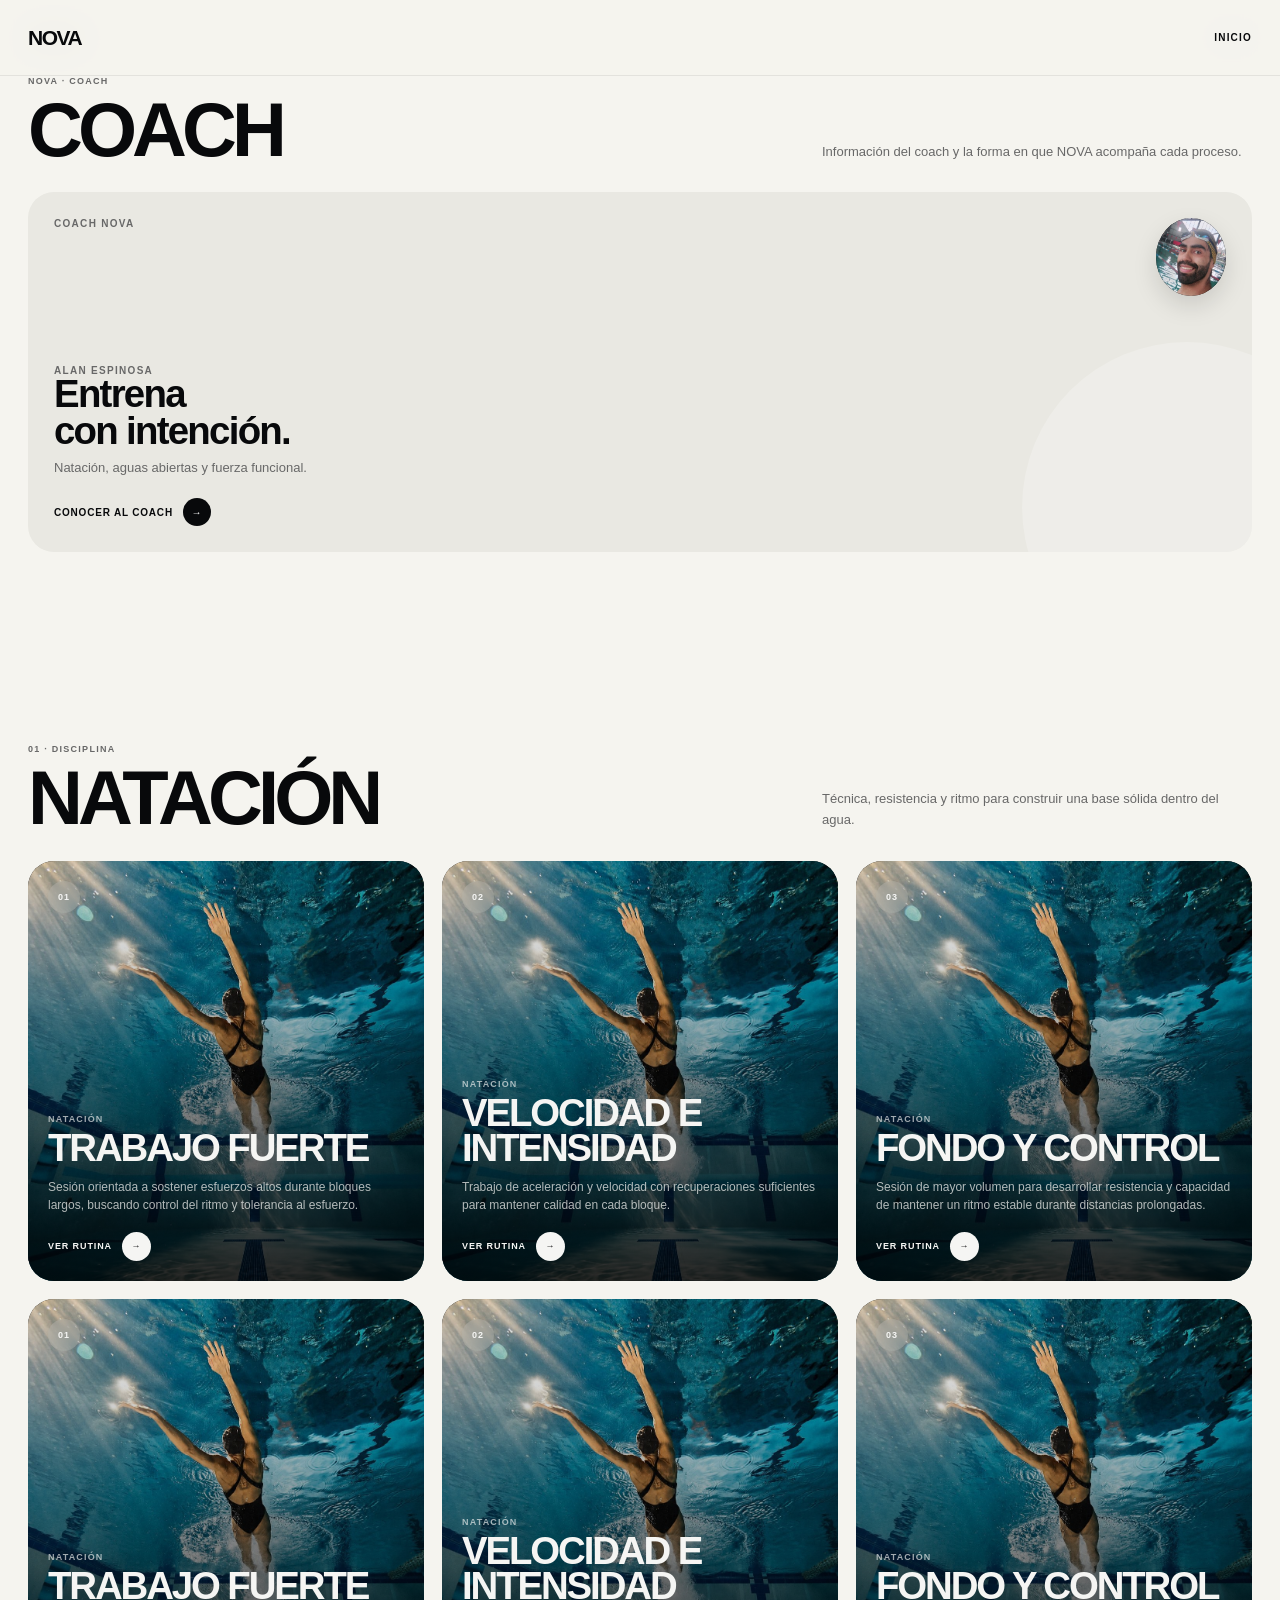
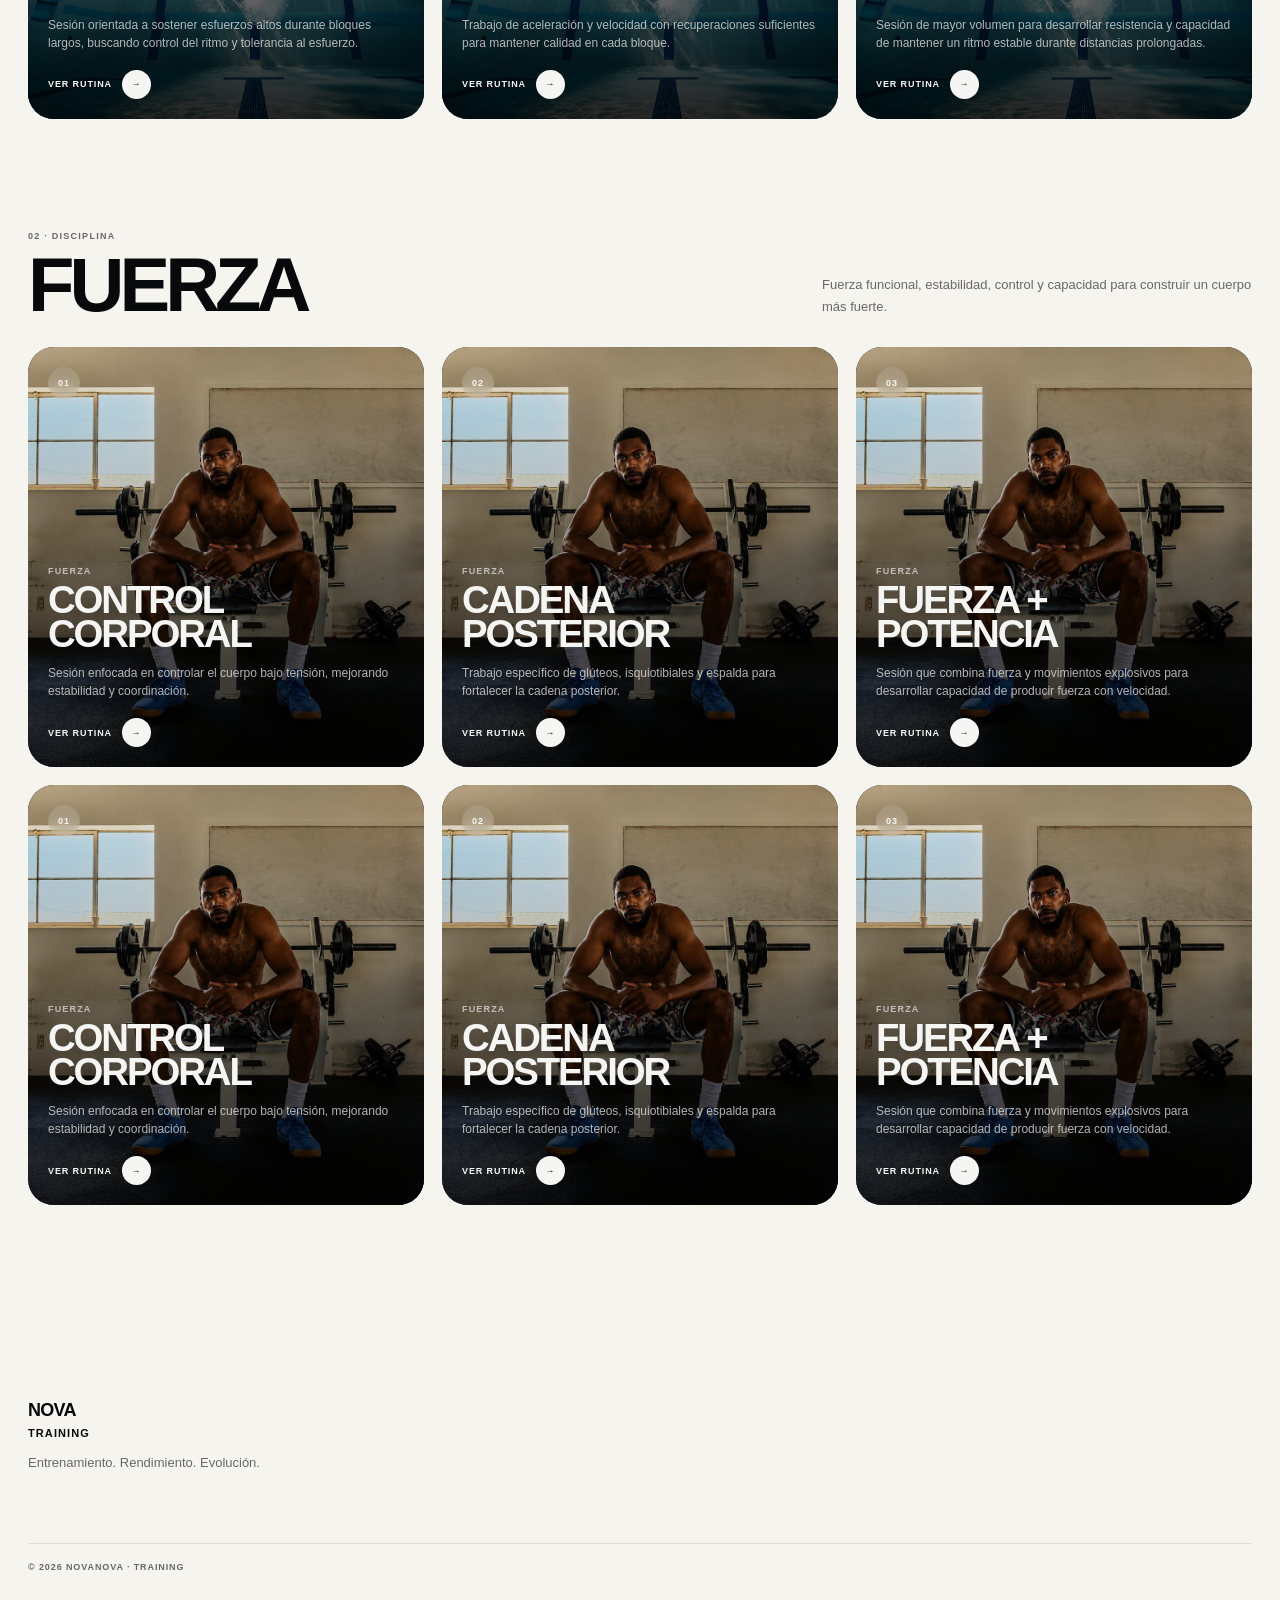
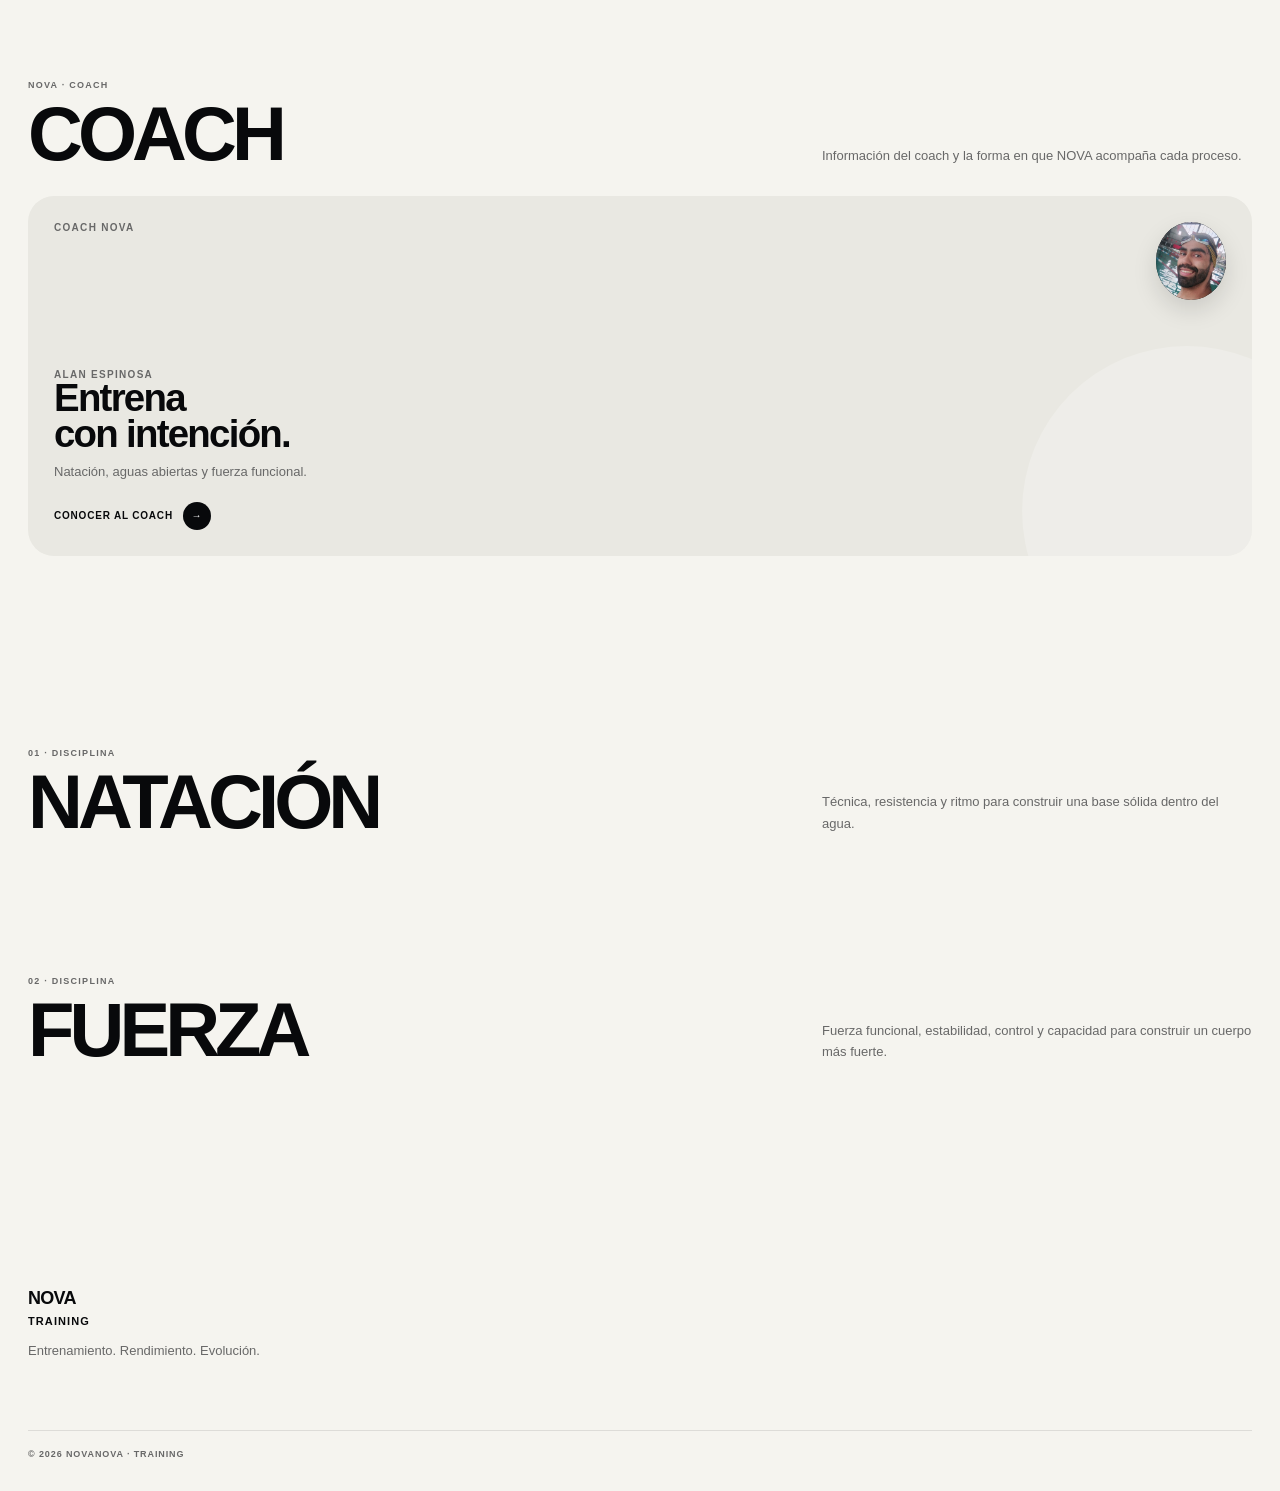
==== commit f6abb684: "Update print statement from 'Hello' to 'Goodbye'" ====
--- a/training.html
+++ b/training.html
@@ -1,3 +1,14 @@
+<!DOCTYPE html>
+<html lang="es">
+
+<head>
+
+    <meta charset="UTF-8">
+
+    <meta
+        name="viewport"
+        content="width=device-width, initial-scale=1.0"
+    >
 <!DOCTYPE html>
 <html lang="es">
 
@@ -2787,3 +2798,2780 @@
 </body>
 
 </html>
+    <title>NOVA · Training</title>
+
+    <link
+        rel="stylesheet"
+        href="css/training.css"
+    >
+
+    <style>
+
+        /* =====================================================
+           NOVA · TRAINING · CARTAS SECUNDARIAS
+        ====================================================== */
+
+        .nova-training-extra-section {
+
+            width: min(
+                var(--nova-max-width, 1309px),
+                calc(100% - 56px)
+            );
+
+            margin: 0 auto;
+
+            padding:
+                0 0 100px;
+
+        }
+
+
+        .nova-training-extra-grid {
+
+            display: grid;
+
+            grid-template-columns:
+                minmax(0, 1fr);
+
+            gap: 20px;
+
+        }
+
+
+        .nova-training-extra-card {
+
+            position: relative;
+
+            min-height: 360px;
+
+            overflow: hidden;
+
+            border-radius:
+                var(--nova-radius-lg, 26px);
+
+            background:
+                var(--nova-black, #111111);
+
+            color:
+                var(--nova-white, #ffffff);
+
+            cursor: pointer;
+
+            isolation: isolate;
+
+        }
+
+
+        /* =====================================================
+           COACH CARD
+        ====================================================== */
+
+        .nova-coach-pill {
+
+            min-height: 360px;
+
+            display: flex;
+
+            flex-direction: column;
+
+            justify-content: space-between;
+
+            padding: 26px;
+
+            background:
+                var(--nova-bg-alt, #e9e8e2);
+
+            color:
+                var(--nova-black, #111111);
+
+        }
+
+
+        .nova-coach-pill-top {
+
+            display: flex;
+
+            align-items: flex-start;
+
+            justify-content: space-between;
+
+            gap: 20px;
+
+        }
+
+
+        .nova-coach-pill-label {
+
+            font-size: 10px;
+
+            font-weight: 800;
+
+            letter-spacing: .13em;
+
+            text-transform: uppercase;
+
+            color:
+                var(--nova-gray, #686868);
+
+        }
+
+
+        .nova-coach-photo-button {
+
+            width: 78px;
+
+            height: 78px;
+
+            padding: 0;
+
+            border: 0;
+
+            border-radius: 50%;
+
+            overflow: hidden;
+
+            background:
+                #111;
+
+            cursor: pointer;
+
+            flex-shrink: 0;
+
+            box-shadow:
+                0 10px 25px rgba(0,0,0,.13);
+
+        }
+
+
+        .nova-coach-photo-button img {
+
+            width: 100%;
+
+            height: 100%;
+
+            display: block;
+
+            object-fit: cover;
+
+        }
+
+
+        .nova-coach-pill-content {
+
+            margin-top: auto;
+
+            padding-top: 45px;
+
+        }
+
+
+        .nova-coach-pill-content h3 {
+
+            margin: 0 0 9px;
+
+            font-size: clamp(
+                28px,
+                3vw,
+                42px
+            );
+
+            line-height: .95;
+
+            letter-spacing: -.045em;
+
+        }
+
+
+        .nova-coach-pill-content p {
+
+            margin: 0;
+
+            max-width: 360px;
+
+            font-size: 13px;
+
+            line-height: 1.55;
+
+            color:
+                var(--nova-gray, #686868);
+
+        }
+
+
+        .nova-coach-pill-action {
+
+            display: inline-flex;
+
+            align-items: center;
+
+            gap: 10px;
+
+            margin-top: 20px;
+
+            padding: 0;
+
+            border: 0;
+
+            background: transparent;
+
+            color:
+                var(--nova-black, #111111);
+
+            font: inherit;
+
+            font-size: 10px;
+
+            font-weight: 800;
+
+            letter-spacing: .08em;
+
+            text-transform: uppercase;
+
+            cursor: pointer;
+
+        }
+
+
+        .nova-coach-pill-action span:last-child {
+
+            display: inline-flex;
+
+            align-items: center;
+
+            justify-content: center;
+
+            width: 28px;
+
+            height: 28px;
+
+            border-radius: 50%;
+
+            background:
+                var(--nova-black, #111111);
+
+            color:
+                #fff;
+
+        }
+
+
+        /* =====================================================
+           INFORMATION MODAL
+        ====================================================== */
+
+        .nova-info-modal {
+
+            position: fixed;
+
+            inset: 0;
+
+            z-index: 6000;
+
+            display: flex;
+
+            align-items: center;
+
+            justify-content: center;
+
+            padding: 24px;
+
+            opacity: 0;
+
+            visibility: hidden;
+
+            pointer-events: none;
+
+        }
+
+
+        .nova-info-modal.is-open {
+
+            opacity: 1;
+
+            visibility: visible;
+
+            pointer-events: auto;
+
+        }
+
+
+        .nova-info-modal-overlay {
+
+            position: absolute;
+
+            inset: 0;
+
+            background:
+                rgba(0,0,0,.58);
+
+            backdrop-filter:
+                blur(12px);
+
+            -webkit-backdrop-filter:
+                blur(12px);
+
+        }
+
+
+        .nova-info-modal-panel {
+
+            position: relative;
+
+            width: min(
+                900px,
+                100%
+            );
+
+            max-height:
+                min(850px, calc(100vh - 48px));
+
+            overflow-y: auto;
+
+            border-radius:
+                var(--nova-radius-lg, 26px);
+
+            background:
+                var(--nova-bg, #f5f4ef);
+
+            color:
+                var(--nova-black, #111111);
+
+            opacity: 1;
+
+            box-shadow:
+                0 35px 100px rgba(0,0,0,.25);
+
+        }
+
+
+        .nova-info-modal-close {
+
+            position: absolute;
+
+            top: 18px;
+
+            right: 18px;
+
+            z-index: 5;
+
+            width: 42px;
+
+            height: 42px;
+
+            border: 0;
+
+            border-radius: 50%;
+
+            background:
+                rgba(17,17,17,.08);
+
+            color:
+                var(--nova-black, #111111);
+
+            font-size: 26px;
+
+            line-height: 1;
+
+            cursor: pointer;
+
+        }
+
+
+        .nova-info-modal-close:hover {
+
+            background:
+                rgba(17,17,17,.14);
+
+        }
+
+
+        .nova-info-modal-content {
+
+            padding: 46px;
+
+        }
+
+
+        .nova-info-modal-eyebrow {
+
+            margin-bottom: 12px;
+
+            font-size: 10px;
+
+            font-weight: 800;
+
+            letter-spacing: .14em;
+
+            color:
+                var(--nova-gray, #686868);
+
+        }
+
+
+        .nova-info-modal-content h2 {
+
+            margin: 0 0 18px;
+
+            max-width: 720px;
+
+            font-size: clamp(
+                38px,
+                6vw,
+                72px
+            );
+
+            line-height: .92;
+
+            letter-spacing: -.055em;
+
+        }
+
+
+        .nova-info-modal-content p {
+
+            max-width: 680px;
+
+            margin: 0 0 18px;
+
+            font-size: 15px;
+
+            line-height: 1.7;
+
+            color:
+                var(--nova-gray, #686868);
+
+        }
+
+
+        /* =====================================================
+           COACH MODAL
+        ====================================================== */
+
+        .nova-coach-modal-grid {
+
+            display: grid;
+
+            grid-template-columns:
+                300px
+                minmax(0, 1fr);
+
+            gap: 34px;
+
+            align-items: start;
+
+        }
+
+
+        .nova-coach-modal-photo {
+
+            height: 390px;
+
+            overflow: hidden;
+
+            border-radius:
+                22px;
+
+            background:
+                #ddd;
+
+        }
+
+
+        .nova-coach-modal-photo img {
+
+            width: 100%;
+
+            height: 100%;
+
+            display: block;
+
+            object-fit: cover;
+
+        }
+
+
+        .nova-coach-modal-copy p {
+
+            margin: 0 0 18px;
+
+            font-size: 14px;
+
+            line-height: 1.7;
+
+            color:
+                var(--nova-gray, #686868);
+
+        }
+
+
+        .nova-coach-modal-role {
+
+            display: inline-flex;
+
+            padding: 8px 12px;
+
+            border-radius: 999px;
+
+            background:
+                var(--nova-black, #111111);
+
+            color:
+                #fff;
+
+            font-size: 9px;
+
+            font-weight: 800;
+
+            letter-spacing: .08em;
+
+            text-transform: uppercase;
+
+            margin-bottom: 22px;
+
+        }
+
+
+        .nova-coach-modal-list {
+
+            display: grid;
+
+            gap: 10px;
+
+            margin-top: 24px;
+
+        }
+
+
+        .nova-coach-modal-list div {
+
+            padding:
+                14px 0;
+
+            border-top:
+                1px solid
+                rgba(17,17,17,.10);
+
+            font-size: 12px;
+
+            line-height: 1.5;
+
+        }
+
+
+        .nova-coach-modal-list strong {
+
+            display: block;
+
+            margin-bottom: 3px;
+
+            font-size: 10px;
+
+            letter-spacing: .08em;
+
+            text-transform: uppercase;
+
+        }
+
+
+        /* =====================================================
+           INFORMACIÓN SECUNDARIA DENTRO DE LAS CARTAS
+        ====================================================== */
+
+        .nova-card-secondary {
+
+            display: none;
+
+            margin-top: 18px;
+
+            padding-top: 18px;
+
+            border-top:
+                1px solid
+                rgba(17,17,17,.12);
+
+        }
+
+
+        .nova-card-secondary.is-visible {
+
+            display: block;
+
+        }
+
+
+        .nova-card-secondary p {
+
+            margin: 0 0 12px;
+
+            font-size: 12px;
+
+            line-height: 1.6;
+
+            color:
+                var(--nova-gray, #686868);
+
+        }
+
+
+        .nova-card-secondary p:last-child {
+
+            margin-bottom: 0;
+
+        }
+
+
+        .nova-card-secondary-title {
+
+            margin-bottom: 8px;
+
+            font-size: 10px;
+
+            font-weight: 800;
+
+            letter-spacing: .12em;
+
+            text-transform: uppercase;
+
+        }
+
+
+        body.nova-info-modal-open {
+
+            overflow: hidden;
+
+        }
+
+
+        /* =====================================================
+           FOOTER MINIMAL
+        ====================================================== */
+
+        .nova-footer {
+
+            width:
+                min(
+                    var(--nova-max-width, 1309px),
+                    calc(100% - 56px)
+                );
+
+            margin:
+                0 auto;
+
+            padding:
+                90px 0 32px;
+
+        }
+
+
+        .nova-footer-main {
+
+            display: flex;
+
+            align-items: flex-end;
+
+            justify-content: space-between;
+
+            gap: 30px;
+
+        }
+
+
+        .nova-footer-brand {
+
+            display: grid;
+
+            gap: 6px;
+
+        }
+
+
+        .nova-footer-brand strong {
+
+            font-size: 18px;
+
+            font-weight: 900;
+
+            letter-spacing: -.04em;
+
+        }
+
+
+        .nova-footer-brand span {
+
+            font-size: 11px;
+
+            font-weight: 800;
+
+            letter-spacing: .10em;
+
+            text-transform: uppercase;
+
+        }
+
+
+        .nova-footer-brand p {
+
+            margin: 8px 0 0;
+
+            font-size: 13px;
+
+            color:
+                var(--nova-gray, #686868);
+
+        }
+
+
+        .nova-footer-bottom {
+
+            display: flex;
+
+            justify-content: space-between;
+
+            gap: 20px;
+
+            margin-top: 70px;
+
+            padding-top: 18px;
+
+            border-top:
+                1px solid
+                rgba(17,17,17,.10);
+
+            font-size: 10px;
+
+            font-weight: 800;
+
+            letter-spacing: .08em;
+
+            text-transform: uppercase;
+
+            color:
+                var(--nova-gray, #686868);
+
+        }
+
+
+        /* =====================================================
+           RESPONSIVE
+        ====================================================== */
+
+        @media (max-width: 900px) {
+
+            .nova-training-extra-section {
+
+                width:
+                    calc(100% - 32px);
+
+                padding-bottom:
+                    76px;
+
+            }
+
+
+            .nova-training-extra-card,
+            .nova-coach-pill {
+
+                min-height:
+                    390px;
+
+            }
+
+
+            .nova-coach-modal-grid {
+
+                grid-template-columns:
+                    220px
+                    minmax(0, 1fr);
+
+            }
+
+
+            .nova-coach-modal-photo {
+
+                height:
+                    330px;
+
+            }
+
+        }
+
+
+        @media (max-width: 640px) {
+
+            .nova-training-extra-section {
+
+                width:
+                    calc(100% - 32px);
+
+                padding-bottom:
+                    60px;
+
+            }
+
+
+            .nova-training-extra-card,
+            .nova-coach-pill {
+
+                min-height:
+                    340px;
+
+                border-radius:
+                    20px;
+
+            }
+
+
+            .nova-coach-pill {
+
+                padding:
+                    21px;
+
+            }
+
+
+            .nova-info-modal {
+
+                align-items:
+                    flex-end;
+
+                padding:
+                    12px;
+
+            }
+
+
+            .nova-info-modal-content {
+
+                padding:
+                    42px 22px 26px;
+
+            }
+
+
+            .nova-info-modal-content h2 {
+
+                font-size:
+                    42px;
+
+            }
+
+
+            .nova-coach-modal-grid {
+
+                grid-template-columns:
+                    1fr;
+
+            }
+
+
+            .nova-coach-modal-photo {
+
+                height:
+                    300px;
+
+            }
+
+
+            .nova-footer {
+
+                width:
+                    calc(100% - 32px);
+
+                padding-top:
+                    60px;
+
+            }
+
+
+            .nova-footer-main {
+
+                display:
+                    block;
+
+            }
+
+
+            .nova-footer-bottom {
+
+                display:
+                    grid;
+
+                gap:
+                    8px;
+
+                margin-top:
+                    45px;
+
+            }
+
+        }
+
+
+        @media (max-width: 390px) {
+
+            .nova-training-extra-card,
+            .nova-coach-pill {
+
+                min-height:
+                    320px;
+
+            }
+
+        }
+
+
+        @media (prefers-reduced-motion: reduce) {
+
+            .nova-info-modal,
+            .nova-info-modal-panel,
+            .nova-training-extra-card,
+            .nova-coach-photo-button {
+
+                transition:
+                    none !important;
+
+            }
+
+        }
+
+    </style>
+
+</head>
+
+
+<body>
+
+
+    <!-- =====================================================
+         NOVA · PAGE TRANSITION
+    ====================================================== -->
+
+    <div
+        class="nova-page-transition"
+        id="pageTransition"
+        aria-hidden="true"
+    >
+
+        <div class="nova-page-transition-inner">
+
+            <div class="nova-page-transition-brand">
+                NOVA
+            </div>
+
+            <div class="nova-page-transition-line"></div>
+
+            <div
+                class="nova-page-transition-label"
+                id="pageTransitionLabel"
+            >
+                CARGANDO
+            </div>
+
+        </div>
+
+    </div>
+
+
+    <!-- =====================================================
+         NOVA · HEADER
+    ====================================================== -->
+
+    <header class="nova-top">
+
+        <div class="nova-top-inner">
+
+            <a
+                href="index.html#top"
+                class="nova-brand nova-page-link"
+                data-page-title="NOVA"
+                aria-label="NOVA"
+            >
+                NOVA
+            </a>
+
+
+            <nav
+                class="nova-desktop-nav"
+                aria-label="Navegación principal"
+            >
+
+                <a
+                    href="index.html#top"
+                    class="nova-nav-link nova-page-link"
+                    data-page-title="INICIO"
+                >
+                    INICIO
+                </a>
+
+            </nav>
+
+
+            <button
+                type="button"
+                class="nova-menu-button"
+                id="novaMenuButton"
+                aria-label="Abrir menú"
+                aria-expanded="false"
+                aria-controls="novaMenu"
+            >
+
+                <span></span>
+                <span></span>
+
+            </button>
+
+        </div>
+
+    </header>
+
+
+    <!-- =====================================================
+         NOVA · MOBILE MENU
+    ====================================================== -->
+
+    <div
+        class="nova-menu"
+        id="novaMenu"
+        aria-hidden="true"
+    >
+
+        <div
+            class="nova-menu-overlay"
+            id="novaMenuOverlay"
+        ></div>
+
+
+        <div class="nova-menu-inner">
+
+            <button
+                type="button"
+                class="nova-menu-close"
+                id="novaMenuClose"
+                aria-label="Cerrar menú"
+            >
+                ×
+            </button>
+
+
+            <nav
+                class="nova-menu-nav"
+                aria-label="Menú móvil"
+            >
+
+                <a
+                    href="index.html#top"
+                    class="nova-menu-link nova-page-link"
+                    data-page-title="INICIO"
+                >
+
+                    <span class="nova-menu-number">
+                        01
+                    </span>
+
+                    <strong>
+                        INICIO
+                    </strong>
+
+                    <span class="nova-menu-arrow">
+                        →
+                    </span>
+
+                </a>
+
+            </nav>
+
+
+            <div class="nova-menu-footer"></div>
+
+        </div>
+
+    </div>
+
+
+    <!-- =====================================================
+         NOVA · MAIN
+    ====================================================== -->
+
+    <main
+        class="nova-page nova-training-page"
+        id="top"
+    >
+
+
+        <!-- =================================================
+             COACH
+        ================================================== -->
+
+        <section class="nova-training-extra-section">
+
+            <div class="nova-training-section-header">
+
+                <div>
+
+                    <div class="nova-eyebrow">
+                        NOVA · COACH
+                    </div>
+
+                    <h2>
+                        COACH
+                    </h2>
+
+                </div>
+
+                <p>
+                    Información del coach y la forma en que NOVA
+                    acompaña cada proceso.
+                </p>
+
+            </div>
+
+
+            <div class="nova-training-extra-grid">
+
+
+                <article
+                    class="nova-coach-pill nova-training-extra-card"
+                    id="coachCard"
+                    data-secondary-card="coach"
+                >
+
+                    <div class="nova-coach-pill-top">
+
+                        <div class="nova-coach-pill-label">
+                            COACH NOVA
+                        </div>
+
+
+                        <button
+                            type="button"
+                            class="nova-coach-photo-button"
+                            id="coachPhotoButton"
+                            aria-label="Ver información del coach"
+                        >
+
+                            <img
+                                src="img/perfil1.jpeg"
+                                alt="Coach Alan Espinosa"
+                            >
+
+                        </button>
+
+                    </div>
+
+
+                    <div class="nova-coach-pill-content">
+
+                        <div class="nova-coach-pill-label">
+                            ALAN ESPINOSA
+                        </div>
+
+                        <h3>
+                            Entrena<br>
+                            con intención.
+                        </h3>
+
+                        <p>
+                            Natación, aguas abiertas y fuerza
+                            funcional.
+                        </p>
+
+
+                        <button
+                            type="button"
+                            class="nova-coach-pill-action"
+                            id="coachInfoButton"
+                        >
+
+                            <span>
+                                CONOCER AL COACH
+                            </span>
+
+                            <span>
+                                →
+                            </span>
+
+                        </button>
+
+                    </div>
+
+                </article>
+
+            </div>
+
+        </section>
+
+
+        <!-- =================================================
+             NATACIÓN
+        ================================================== -->
+
+        <section
+            class="nova-training-section"
+            id="natacion"
+        >
+
+            <div class="nova-training-section-header">
+
+                <div>
+
+                    <div class="nova-eyebrow">
+                        01 · DISCIPLINA
+                    </div>
+
+                    <h2>
+                        NATACIÓN
+                    </h2>
+
+                </div>
+
+                <p>
+                    Técnica, resistencia y ritmo para construir
+                    una base sólida dentro del agua.
+                </p>
+
+            </div>
+
+
+            <div
+                class="nova-training-grid"
+                id="swimmingRoutineGrid"
+            ></div>
+
+        </section>
+
+
+        <!-- =================================================
+             FUERZA
+        ================================================== -->
+
+        <section
+            class="nova-training-section"
+            id="fuerza"
+        >
+
+            <div class="nova-training-section-header">
+
+                <div>
+
+                    <div class="nova-eyebrow">
+                        02 · DISCIPLINA
+                    </div>
+
+                    <h2>
+                        FUERZA
+                    </h2>
+
+                </div>
+
+                <p>
+                    Fuerza funcional, estabilidad, control y
+                    capacidad para construir un cuerpo más fuerte.
+                </p>
+
+            </div>
+
+
+            <div
+                class="nova-training-grid"
+                id="strengthRoutineGrid"
+            ></div>
+
+        </section>
+
+
+    </main>
+
+
+    <!-- =====================================================
+         NOVA · ROUTINE MODAL
+    ====================================================== -->
+
+    <div
+        class="nova-routine-modal"
+        id="routineModal"
+        aria-hidden="true"
+    >
+
+        <div
+            class="nova-routine-modal-overlay"
+            id="routineModalOverlay"
+        ></div>
+
+
+        <div
+            class="nova-routine-modal-panel"
+            role="dialog"
+            aria-modal="true"
+            aria-labelledby="routineModalTitle"
+        >
+
+            <button
+                type="button"
+                class="nova-routine-modal-close"
+                id="routineModalClose"
+                aria-label="Cerrar rutina"
+            >
+                ×
+            </button>
+
+
+            <div class="nova-routine-modal-header">
+
+                <div
+                    class="nova-routine-modal-number"
+                    id="routineModalNumber"
+                >
+                    01
+                </div>
+
+                <div>
+
+                    <div
+                        class="nova-eyebrow"
+                        id="routineModalDiscipline"
+                    >
+                        NATACIÓN
+                    </div>
+
+                    <h2 id="routineModalTitle">
+                        TÉCNICA Y BASE
+                    </h2>
+
+                </div>
+
+            </div>
+
+
+            <div class="nova-routine-modal-meta">
+
+                <div>
+
+                    <span>
+                        OBJETIVO
+                    </span>
+
+                    <strong id="routineModalObjective">
+                        Técnica
+                    </strong>
+
+                </div>
+
+
+                <div>
+
+                    <span>
+                        DURACIÓN
+                    </span>
+
+                    <strong id="routineModalDuration">
+                        60 min
+                    </strong>
+
+                </div>
+
+
+                <div>
+
+                    <span>
+                        NIVEL
+                    </span>
+
+                    <strong id="routineModalLevel">
+                        Base
+                    </strong>
+
+                </div>
+
+            </div>
+
+
+            <div class="nova-routine-modal-content">
+
+                <div
+                    class="nova-routine-description"
+                    id="routineModalDescription"
+                ></div>
+
+
+                <div class="nova-routine-blocks">
+
+                    <div class="nova-routine-block">
+
+                        <div class="nova-routine-block-title">
+                            SESIÓN
+                        </div>
+
+                        <div
+                            class="nova-routine-list"
+                            id="routineModalSession"
+                        ></div>
+
+                    </div>
+
+
+                    <div class="nova-routine-block">
+
+                        <div class="nova-routine-block-title">
+                            MATERIAL
+                        </div>
+
+                        <div
+                            class="nova-routine-material"
+                            id="routineModalMaterial"
+                        ></div>
+
+                    </div>
+
+
+                    <div class="nova-routine-block">
+
+                        <div class="nova-routine-block-title">
+                            ENFOQUE
+                        </div>
+
+                        <div
+                            class="nova-routine-focus"
+                            id="routineModalFocus"
+                        ></div>
+
+                    </div>
+
+                </div>
+
+            </div>
+
+        </div>
+
+    </div>
+
+
+    <!-- =====================================================
+         NOVA · COACH MODAL
+    ====================================================== -->
+
+    <div
+        class="nova-info-modal"
+        id="coachModal"
+        aria-hidden="true"
+    >
+
+        <div
+            class="nova-info-modal-overlay"
+            id="coachModalOverlay"
+        ></div>
+
+
+        <div
+            class="nova-info-modal-panel"
+            role="dialog"
+            aria-modal="true"
+            aria-labelledby="coachModalTitle"
+        >
+
+            <button
+                type="button"
+                class="nova-info-modal-close"
+                id="coachModalClose"
+                aria-label="Cerrar información del coach"
+            >
+                ×
+            </button>
+
+
+            <div class="nova-info-modal-content">
+
+                <div class="nova-coach-modal-grid">
+
+
+                    <div class="nova-coach-modal-photo">
+
+                        <img
+                            src="img/perfil1.jpeg"
+                            alt="Coach Alan Espinosa"
+                        >
+
+                    </div>
+
+
+                    <div class="nova-coach-modal-copy">
+
+                        <div class="nova-info-modal-eyebrow">
+                            NOVA · COACH
+                        </div>
+
+                        <h2 id="coachModalTitle">
+                            Alan<br>
+                            Espinosa.
+                        </h2>
+
+                        <div class="nova-coach-modal-role">
+                            Coach NOVA
+                        </div>
+
+
+                        <p>
+                            Coach en natación, aguas abiertas y
+                            fuerza funcional.
+                        </p>
+
+                        <p>
+                            El objetivo es crear entrenamientos
+                            claros, estructurados y progresivos que
+                            permitan desarrollar rendimiento sin
+                            perder de vista la técnica y el control.
+                        </p>
+
+
+                        <div class="nova-coach-modal-list">
+
+                            <div>
+
+                                <strong>
+                                    NATACIÓN
+                                </strong>
+
+                                Técnica, resistencia, ritmo y
+                                preparación para aguas abiertas.
+
+                            </div>
+
+
+                            <div>
+
+                                <strong>
+                                    FUERZA
+                                </strong>
+
+                                Fuerza funcional, estabilidad,
+                                control corporal y capacidad física.
+
+                            </div>
+
+
+                            <div>
+
+                                <strong>
+                                    MÉTODO
+                                </strong>
+
+                                Entrenamiento con estructura,
+                                progresión y una intención clara.
+
+                            </div>
+
+                        </div>
+
+                    </div>
+
+                </div>
+
+            </div>
+
+        </div>
+
+    </div>
+
+
+    <!-- =====================================================
+         NOVA · FOOTER
+         SOLO INFORMACIÓN PRINCIPAL
+    ====================================================== -->
+
+    <footer class="nova-footer">
+
+        <div class="nova-footer-main">
+
+            <div class="nova-footer-brand">
+
+                <strong>
+                    NOVA
+                </strong>
+
+                <span>
+                    TRAINING
+                </span>
+
+                <p>
+                    Entrenamiento. Rendimiento. Evolución.
+                </p>
+
+            </div>
+
+        </div>
+
+
+        <div class="nova-footer-bottom">
+
+            <span>
+                © 2026 NOVANOVA · TRAINING
+            </span>
+
+        </div>
+
+    </footer>
+
+
+    <!-- =====================================================
+         NOVA · JAVASCRIPT
+    ====================================================== -->
+
+    <script>
+
+        document.addEventListener(
+            "DOMContentLoaded",
+            () => {
+
+
+                /* =================================================
+                   PAGE TRANSITION
+                   SIN ANIMACIÓN
+                ================================================== */
+
+                const pageTransition =
+                    document.getElementById(
+                        "pageTransition"
+                    );
+
+                const pageTransitionLabel =
+                    document.getElementById(
+                        "pageTransitionLabel"
+                    );
+
+
+                function startPageTransition(link) {
+
+                    const destination =
+                        link.getAttribute("href");
+
+                    if (!destination) {
+                        return;
+                    }
+
+                    window.location.href =
+                        destination;
+
+                }
+
+
+                /* =================================================
+                   MOBILE MENU
+                ================================================== */
+
+                const menuButton =
+                    document.getElementById(
+                        "novaMenuButton"
+                    );
+
+                const menu =
+                    document.getElementById(
+                        "novaMenu"
+                    );
+
+                const menuOverlay =
+                    document.getElementById(
+                        "novaMenuOverlay"
+                    );
+
+                const menuClose =
+                    document.getElementById(
+                        "novaMenuClose"
+                    );
+
+
+                function openMenu() {
+
+                    if (!menuButton || !menu) {
+                        return;
+                    }
+
+                    menuButton.classList.add(
+                        "is-open"
+                    );
+
+                    menu.classList.add(
+                        "is-open"
+                    );
+
+                    document.body.classList.add(
+                        "nova-menu-open"
+                    );
+
+                    menuButton.setAttribute(
+                        "aria-expanded",
+                        "true"
+                    );
+
+                    menu.setAttribute(
+                        "aria-hidden",
+                        "false"
+                    );
+
+                }
+
+
+                function closeMenu() {
+
+                    if (!menuButton || !menu) {
+                        return;
+                    }
+
+                    menuButton.classList.remove(
+                        "is-open"
+                    );
+
+                    menu.classList.remove(
+                        "is-open"
+                    );
+
+                    document.body.classList.remove(
+                        "nova-menu-open"
+                    );
+
+                    menuButton.setAttribute(
+                        "aria-expanded",
+                        "false"
+                    );
+
+                    menu.setAttribute(
+                        "aria-hidden",
+                        "true"
+                    );
+
+                }
+
+
+                if (menuButton) {
+
+                    menuButton.addEventListener(
+                        "click",
+                        () => {
+
+                            if (
+                                menu.classList.contains(
+                                    "is-open"
+                                )
+                            ) {
+
+                                closeMenu();
+
+                            } else {
+
+                                openMenu();
+
+                            }
+
+                        }
+                    );
+
+                }
+
+
+                if (menuClose) {
+
+                    menuClose.addEventListener(
+                        "click",
+                        closeMenu
+                    );
+
+                }
+
+
+                if (menuOverlay) {
+
+                    menuOverlay.addEventListener(
+                        "click",
+                        closeMenu
+                    );
+
+                }
+
+
+                /* =================================================
+                   PAGE LINKS
+                ================================================== */
+
+                document
+                    .querySelectorAll(
+                        ".nova-page-link"
+                    )
+                    .forEach(
+                        (link) => {
+
+                            link.addEventListener(
+                                "click",
+                                (event) => {
+
+                                    const href =
+                                        link.getAttribute(
+                                            "href"
+                                        );
+
+                                    if (!href) {
+                                        return;
+                                    }
+
+
+                                    if (
+                                        event.button !== 0 ||
+                                        event.metaKey ||
+                                        event.ctrlKey ||
+                                        event.shiftKey ||
+                                        event.altKey
+                                    ) {
+                                        return;
+                                    }
+
+
+                                    if (
+                                        href.startsWith(
+                                            "#"
+                                        )
+                                    ) {
+                                        return;
+                                    }
+
+
+                                    event.preventDefault();
+
+                                    closeMenu();
+
+                                    startPageTransition(
+                                        link
+                                    );
+
+                                }
+                            );
+
+                        }
+                    );
+
+
+                /* =================================================
+                   ROUTINE DATA
+                ================================================== */
+
+                const swimmingRoutines = [
+
+                    {
+                        number: "01",
+                        title: "TRABAJO FUERTE",
+                        objective: "Umbral",
+                        duration: "65–70 min",
+                        level: "Rendimiento",
+                        description:
+                            "Sesión orientada a sostener esfuerzos altos durante bloques largos, buscando control del ritmo y tolerancia al esfuerzo.",
+                        session: [
+                            "300m libre continuo",
+                            "4×100m · progresivos · 20\" descanso",
+                            "4×200m · ritmo fuerte controlado · 30\" descanso",
+                            "3×200m · ritmo alto · 30\" descanso",
+                            "2×100m · fuertes · 25\" descanso",
+                            "200m suave"
+                        ],
+                        material:
+                            "Pull buoy en 2×200m si se desea aumentar el trabajo de tracción.",
+                        focus:
+                            "Sostener intensidad sin perder técnica ni convertir cada repetición en un sprint."
+                    },
+
+
+                    {
+                        number: "02",
+                        title: "VELOCIDAD E INTENSIDAD",
+                        objective: "Velocidad",
+                        duration: "55–60 min",
+                        level: "Rendimiento",
+                        description:
+                            "Trabajo de aceleración y velocidad con recuperaciones suficientes para mantener calidad en cada bloque.",
+                        session: [
+                            "300m libre continuo",
+                            "4×100m · técnica + progresión · 20\" descanso",
+                            "6×100m · ritmo fuerte · 30\" descanso",
+                            "4×200m · 100m controlado + 100m fuerte · 30\" descanso",
+                            "4×100m · máximo controlado · 35\" descanso",
+                            "200m recuperación"
+                        ],
+                        material:
+                            "Sin material.",
+                        focus:
+                            "Acelerar con control, mantener frecuencia de brazada y conservar una técnica eficiente."
+                    },
+
+
+                    {
+                        number: "03",
+                        title: "FONDO Y CONTROL",
+                        objective: "Fondo",
+                        duration: "70 min",
+                        level: "Rendimiento",
+                        description:
+                            "Sesión de mayor volumen para desarrollar resistencia y capacidad de mantener un ritmo estable durante distancias prolongadas.",
+                        session: [
+                            "300m libre continuo",
+                            "2×300m · libre aeróbico · 30\" descanso",
+                            "4×200m · ritmo constante · 30\" descanso",
+                            "2×300m · ritmo medio · 35\" descanso",
+                            "200m libre suave"
+                        ],
+                        material:
+                            "Pull buoy opcional en uno de los bloques de 300m.",
+                        focus:
+                            "Regular el esfuerzo, evitar cambios innecesarios de ritmo y terminar con capacidad de mantener la técnica."
+                    }
+
+                ];
+
+
+                const strengthRoutines = [
+
+                    {
+                        number: "01",
+                        title: "CONTROL CORPORAL",
+                        objective: "Control",
+                        duration: "45–55 min",
+                        level: "Intermedio",
+                        description:
+                            "Sesión enfocada en controlar el cuerpo bajo tensión, mejorando estabilidad y coordinación.",
+                        session: [
+                            "Calentamiento dinámico · 8 min",
+                            "Sentadilla tempo · 4×6",
+                            "Push-up tempo · 4×8–12",
+                            "Remo unilateral · 3×10 por lado",
+                            "Split squat isométrico · 3×30–40\" por pierna",
+                            "Bear crawl · 4×20–30m",
+                            "Hollow hold · 3×30–40\""
+                        ],
+                        material:
+                            "Sin material obligatorio.",
+                        focus:
+                            "Tempo, posiciones estables, tensión corporal y control del movimiento."
+                    },
+
+
+                    {
+                        number: "02",
+                        title: "CADENA POSTERIOR",
+                        objective: "Potencia posterior",
+                        duration: "50–60 min",
+                        level: "Intermedio",
+                        description:
+                            "Trabajo específico de glúteos, isquiotibiales y espalda para fortalecer la cadena posterior.",
+                        session: [
+                            "Calentamiento dinámico · 8–10 min",
+                            "Peso muerto rumano · 4×6",
+                            "Hip thrust · 4×8",
+                            "Good morning · 3×10",
+                            "Zancada atrás · 3×10 por pierna",
+                            "Superman · 3×12",
+                            "Dead bug · 3×10 por lado"
+                        ],
+                        material:
+                            "Barra y discos.",
+                        focus:
+                            "Bisagra de cadera, tensión de isquiotibiales y activación de glúteos."
+                    },
+
+
+                    {
+                        number: "03",
+                        title: "FUERZA + POTENCIA",
+                        objective: "Potencia",
+                        duration: "55–65 min",
+                        level: "Rendimiento",
+                        description:
+                            "Sesión que combina fuerza y movimientos explosivos para desarrollar capacidad de producir fuerza con velocidad.",
+                        session: [
+                            "Calentamiento general · 10 min",
+                            "Saltos verticales · 4×5",
+                            "Sentadilla frontal · 5×4",
+                            "Push press · 4×5",
+                            "Peso muerto rumano · 4×6",
+                            "Zancada explosiva · 3×6 por pierna",
+                            "Farmer carry · 4×30m",
+                            "Hollow hold · 3×40\""
+                        ],
+                        material:
+                            "Barra, discos y espacio suficiente para movimientos explosivos.",
+                        focus:
+                            "Producir fuerza rápidamente sin sacrificar posición, control ni calidad técnica."
+                    }
+
+                ];
+
+
+                const swimmingGrid =
+                    document.getElementById(
+                        "swimmingRoutineGrid"
+                    );
+
+                const strengthGrid =
+                    document.getElementById(
+                        "strengthRoutineGrid"
+                    );
+
+
+                /* =================================================
+                   CREAR CARTAS
+                ================================================== */
+
+                function createRoutineCard(
+                    routine,
+                    discipline
+                ) {
+
+                    const card =
+                        document.createElement(
+                            "article"
+                        );
+
+                    card.className =
+                        "nova-training-card nova-routine-card";
+
+                    card.setAttribute(
+                        "data-secondary-card",
+                        discipline.toLowerCase()
+                    );
+
+
+                    card.innerHTML = `
+
+                        <div class="nova-training-card-image">
+
+                            <div
+                                class="nova-training-card-overlay"
+                            ></div>
+
+                        </div>
+
+
+                        <div class="nova-training-card-top">
+
+                            <span>
+                                ${routine.number}
+                            </span>
+
+
+                        </div>
+
+
+                        <div class="nova-training-card-content">
+
+                            <div class="nova-training-card-label">
+                                ${discipline}
+                            </div>
+
+                            <h3>
+                                ${routine.title}
+                            </h3>
+
+                            <p>
+                                ${routine.description}
+                            </p>
+
+                            <button
+                                type="button"
+                                class="nova-training-card-button"
+                            >
+                                <span>
+                                    VER RUTINA
+                                </span>
+
+                                <span>
+                                    →
+                                </span>
+                            </button>
+
+                        </div>
+
+                    `;
+
+
+                    const image =
+                        card.querySelector(
+                            ".nova-training-card-image"
+                        );
+
+
+                    if (
+                        discipline === "NATACIÓN"
+                    ) {
+
+                        image.style.backgroundImage =
+                            "url('img/WhatsApp Image 4.jpeg')";
+
+                    } else {
+
+                        image.style.backgroundImage =
+                            "url('img/WhatsApp Image 3.jpeg')";
+
+                    }
+
+
+                    const button =
+                        card.querySelector(
+                            ".nova-training-card-button"
+                        );
+
+
+                    button.addEventListener(
+                        "click",
+                        (event) => {
+
+                            event.preventDefault();
+                            event.stopPropagation();
+
+                            openRoutineModal(
+                                routine,
+                                discipline
+                            );
+
+                        }
+                    );
+
+
+                    return card;
+
+                }
+
+
+                if (swimmingGrid) {
+
+                    swimmingRoutines.forEach(
+                        (routine) => {
+
+                            swimmingGrid.appendChild(
+                                createRoutineCard(
+                                    routine,
+                                    "NATACIÓN"
+                                )
+                            );
+
+                        }
+                    );
+
+                }
+
+
+                if (strengthGrid) {
+
+                    strengthRoutines.forEach(
+                        (routine) => {
+
+                            strengthGrid.appendChild(
+                                createRoutineCard(
+                                    routine,
+                                    "FUERZA"
+                                )
+                            );
+
+                        }
+                    );
+
+                }
+
+
+                /* =================================================
+                   ROUTINE MODAL
+                ================================================== */
+
+                const routineModal =
+                    document.getElementById(
+                        "routineModal"
+                    );
+
+                const routineModalOverlay =
+                    document.getElementById(
+                        "routineModalOverlay"
+                    );
+
+                const routineModalClose =
+                    document.getElementById(
+                        "routineModalClose"
+                    );
+
+                const routineModalNumber =
+                    document.getElementById(
+                        "routineModalNumber"
+                    );
+
+                const routineModalDiscipline =
+                    document.getElementById(
+                        "routineModalDiscipline"
+                    );
+
+                const routineModalTitle =
+                    document.getElementById(
+                        "routineModalTitle"
+                    );
+
+                const routineModalObjective =
+                    document.getElementById(
+                        "routineModalObjective"
+                    );
+
+                const routineModalDuration =
+                    document.getElementById(
+                        "routineModalDuration"
+                    );
+
+                const routineModalLevel =
+                    document.getElementById(
+                        "routineModalLevel"
+                    );
+
+                const routineModalDescription =
+                    document.getElementById(
+                        "routineModalDescription"
+                    );
+
+                const routineModalSession =
+                    document.getElementById(
+                        "routineModalSession"
+                    );
+
+                const routineModalMaterial =
+                    document.getElementById(
+                        "routineModalMaterial"
+                    );
+
+                const routineModalFocus =
+                    document.getElementById(
+                        "routineModalFocus"
+                    );
+
+
+                function openRoutineModal(
+                    routine,
+                    discipline
+                ) {
+
+                    if (!routineModal) {
+                        return;
+                    }
+
+                    routineModalNumber.textContent =
+                        routine.number;
+
+                    routineModalDiscipline.textContent =
+                        discipline;
+
+                    routineModalTitle.textContent =
+                        routine.title;
+
+                    routineModalObjective.textContent =
+                        routine.objective;
+
+                    routineModalDuration.textContent =
+                        routine.duration;
+
+                    routineModalLevel.textContent =
+                        routine.level;
+
+                    routineModalDescription.textContent =
+                        routine.description;
+
+                    routineModalMaterial.textContent =
+                        routine.material;
+
+                    routineModalFocus.textContent =
+                        routine.focus;
+
+
+                    routineModalSession.innerHTML =
+                        "";
+
+
+                    routine.session.forEach(
+                        (item) => {
+
+                            const sessionItem =
+                                document.createElement(
+                                    "div"
+                                );
+
+                            sessionItem.className =
+                                "nova-routine-session-item";
+
+                            sessionItem.textContent =
+                                item;
+
+                            routineModalSession.appendChild(
+                                sessionItem
+                            );
+
+                        }
+                    );
+
+
+                    routineModal.classList.add(
+                        "is-open"
+                    );
+
+                    routineModal.setAttribute(
+                        "aria-hidden",
+                        "false"
+                    );
+
+                    document.body.classList.add(
+                        "nova-routine-modal-open"
+                    );
+
+                }
+
+
+                function closeRoutineModal() {
+
+                    if (!routineModal) {
+                        return;
+                    }
+
+                    routineModal.classList.remove(
+                        "is-open"
+                    );
+
+                    routineModal.setAttribute(
+                        "aria-hidden",
+                        "true"
+                    );
+
+                    document.body.classList.remove(
+                        "nova-routine-modal-open"
+                    );
+
+                }
+
+
+                if (routineModalClose) {
+
+                    routineModalClose.addEventListener(
+                        "click",
+                        closeRoutineModal
+                    );
+
+                }
+
+
+                if (routineModalOverlay) {
+
+                    routineModalOverlay.addEventListener(
+                        "click",
+                        closeRoutineModal
+                    );
+
+                }
+
+
+                /* =================================================
+                   COACH INFORMATION
+                ================================================== */
+
+                const coachCard =
+                    document.getElementById(
+                        "coachCard"
+                    );
+
+                const coachPhotoButton =
+                    document.getElementById(
+                        "coachPhotoButton"
+                    );
+
+                const coachInfoButton =
+                    document.getElementById(
+                        "coachInfoButton"
+                    );
+
+                const coachModal =
+                    document.getElementById(
+                        "coachModal"
+                    );
+
+                const coachModalClose =
+                    document.getElementById(
+                        "coachModalClose"
+                    );
+
+                const coachModalOverlay =
+                    document.getElementById(
+                        "coachModalOverlay"
+                    );
+
+
+                function openInfoModal(
+                    modal
+                ) {
+
+                    if (!modal) {
+                        return;
+                    }
+
+                    modal.classList.add(
+                        "is-open"
+                    );
+
+                    modal.setAttribute(
+                        "aria-hidden",
+                        "false"
+                    );
+
+                    document.body.classList.add(
+                        "nova-info-modal-open"
+                    );
+
+                }
+
+
+                function closeInfoModal(
+                    modal
+                ) {
+
+                    if (!modal) {
+                        return;
+                    }
+
+                    modal.classList.remove(
+                        "is-open"
+                    );
+
+                    modal.setAttribute(
+                        "aria-hidden",
+                        "true"
+                    );
+
+                    const anotherModalIsOpen =
+                        document.querySelector(
+                            ".nova-info-modal.is-open"
+                        );
+
+                    if (!anotherModalIsOpen) {
+
+                        document.body.classList.remove(
+                            "nova-info-modal-open"
+                        );
+
+                    }
+
+                }
+
+
+                function openCoach() {
+
+                    openInfoModal(
+                        coachModal
+                    );
+
+                }
+
+
+                if (coachPhotoButton) {
+
+                    coachPhotoButton.addEventListener(
+                        "click",
+                        (event) => {
+
+                            event.stopPropagation();
+
+                            openCoach();
+
+                        }
+                    );
+
+                }
+
+
+                if (coachInfoButton) {
+
+                    coachInfoButton.addEventListener(
+                        "click",
+                        (event) => {
+
+                            event.stopPropagation();
+
+                            openCoach();
+
+                        }
+                    );
+
+                }
+
+
+                if (coachCard) {
+
+                    coachCard.addEventListener(
+                        "click",
+                        (event) => {
+
+                            if (
+                                event.target.closest(
+                                    "button"
+                                )
+                            ) {
+                                return;
+                            }
+
+                            openCoach();
+
+                        }
+                    );
+
+                }
+
+
+                if (coachModalClose) {
+
+                    coachModalClose.addEventListener(
+                        "click",
+                        () => {
+
+                            closeInfoModal(
+                                coachModal
+                            );
+
+                        }
+                    );
+
+                }
+
+
+                if (coachModalOverlay) {
+
+                    coachModalOverlay.addEventListener(
+                        "click",
+                        () => {
+
+                            closeInfoModal(
+                                coachModal
+                            );
+
+                        }
+                    );
+
+                }
+
+
+                /* =================================================
+                   INFORMACIÓN SECUNDARIA DENTRO DE LAS CARTAS
+                ================================================== */
+
+                const secondaryCardInfo = {
+
+                    natacion: {
+                        title: "NOVA · NATACIÓN",
+                        text:
+                            "Técnica, resistencia, ritmo y eficiencia dentro del agua. Cada sesión busca construir una base sólida y progresar de manera ordenada."
+                    },
+
+                    fuerza: {
+                        title: "NOVA · FUERZA",
+                        text:
+                            "Fuerza funcional, estabilidad, control corporal y capacidad física. El trabajo combina patrones fundamentales, progresión y calidad técnica."
+                    },
+
+                    coach: {
+                        title: "NOVA · COACH",
+                        text:
+                            "Alan Espinosa desarrolla entrenamientos de natación, aguas abiertas y fuerza funcional con estructura, progresión y una intención clara."
+                    }
+
+                };
+
+
+                function showCardSecondaryInfo(
+                    card,
+                    key
+                ) {
+
+                    if (!card) {
+                        return;
+                    }
+
+                    const existing =
+                        card.querySelector(
+                            ".nova-card-secondary"
+                        );
+
+
+                    if (existing) {
+
+                        existing.classList.toggle(
+                            "is-visible"
+                        );
+
+                        return;
+
+                    }
+
+
+                    const data =
+                        secondaryCardInfo[key];
+
+                    if (!data) {
+                        return;
+                    }
+
+
+                    const content =
+                        document.createElement(
+                            "div"
+                        );
+
+                    content.className =
+                        "nova-card-secondary";
+
+
+                    content.innerHTML = `
+
+                        <div class="nova-card-secondary-title">
+                            ${data.title}
+                        </div>
+
+                        <p>
+                            ${data.text}
+                        </p>
+
+                    `;
+
+
+                    const cardContent =
+                        card.querySelector(
+                            ".nova-training-card-content"
+                        );
+
+
+                    const coachContent =
+                        card.querySelector(
+                            ".nova-coach-pill-content"
+                        );
+
+
+                    if (cardContent) {
+
+                        cardContent.appendChild(
+                            content
+                        );
+
+                    } else if (coachContent) {
+
+                        coachContent.appendChild(
+                            content
+                        );
+
+                    } else {
+
+                        card.appendChild(
+                            content
+                        );
+
+                    }
+
+
+                    content.classList.add(
+                        "is-visible"
+                    );
+
+                }
+
+
+                document
+                    .querySelectorAll(
+                        "[data-secondary-card]"
+                    )
+                    .forEach(
+                        (card) => {
+
+                            card.addEventListener(
+                                "dblclick",
+                                () => {
+
+                                    const key =
+                                        card.dataset.secondaryCard;
+
+                                    showCardSecondaryInfo(
+                                        card,
+                                        key
+                                    );
+
+                                }
+                            );
+
+                        }
+                    );
+
+
+                /* =================================================
+                   KEYBOARD
+                ================================================== */
+
+                document.addEventListener(
+                    "keydown",
+                    (event) => {
+
+                        if (
+                            event.key !== "Escape"
+                        ) {
+                            return;
+                        }
+
+
+                        closeMenu();
+
+                        closeRoutineModal();
+
+                        closeInfoModal(
+                            coachModal
+                        );
+
+                    }
+                );
+
+
+                /* =================================================
+                   RESIZE
+                ================================================== */
+
+                window.addEventListener(
+                    "resize",
+                    () => {
+
+                        if (
+                            window.innerWidth > 900
+                        ) {
+
+                            closeMenu();
+
+                        }
+
+                    }
+                );
+
+
+                /* =================================================
+                   PAGE SHOW
+                ================================================== */
+
+                window.addEventListener(
+                    "pageshow",
+                    () => {
+
+                        document.body.classList.remove(
+                            "nova-page-changing"
+                        );
+
+                        if (pageTransition) {
+
+                            pageTransition.classList.remove(
+                                "is-active"
+                            );
+
+                        }
+
+                    }
+                );
+
+            }
+        );
+
+    </script>
+
+</body>
+
+</html>
--- a/css/training.css
+++ b/css/training.css
@@ -1,3 +1,4 @@
+
 /* =========================================================
    NOVA · TRAINING
    css/training.css
@@ -9,40 +10,29 @@
    ========================================================= */
 
 :root {
-
     --nova-bg: #f5f4ef;
     --nova-bg-alt: #e9e8e2;
-    --nova-white: #ffffff;
-
-    --nova-black: #111111;
-    --nova-black-soft: #1b1b1b;
-
+    --nova-black: #08090b;
+    --nova-white: #f5f5f3;
     --nova-yellow: #ffd60a;
 
     --nova-gray: #686868;
-    --nova-gray-light: #969696;
-
-    --nova-border:
-        rgba(17, 17, 17, .10);
-
-    --nova-border-strong:
-        rgba(17, 17, 17, .16);
+    --nova-gray-light: #a4a4a0;
+
+    --nova-border: rgba(8, 9, 11, .10);
+    --nova-border-light: rgba(245, 245, 243, .14);
 
     --nova-max-width: 1309px;
 
-    --nova-page-padding: 28px;
-
-    --nova-header-height: 76px;
-
-    --nova-radius-xl: 32px;
+    --nova-radius-sm: 14px;
+    --nova-radius-md: 20px;
     --nova-radius-lg: 26px;
-    --nova-radius-md: 20px;
-    --nova-radius-sm: 14px;
-    --nova-radius-xs: 10px;
+
+    --nova-shadow:
+        0 25px 70px rgba(0, 0, 0, .10);
 
     --nova-ease:
         cubic-bezier(.22, 1, .36, 1);
-
 }
 
 
@@ -53,176 +43,79 @@
 *,
 *::before,
 *::after {
-
     box-sizing: border-box;
-
-}
-
+}
 
 html {
-
+    scroll-behavior: smooth;
+}
+
+body {
     margin: 0;
 
-    padding: 0;
-
-    scroll-behavior: smooth;
-
     background:
         var(--nova-bg);
 
-}
-
-
-body {
-
-    margin: 0;
-
-    padding: 0;
-
-    min-width: 320px;
-
-    overflow-x: hidden;
-
-    background:
-        var(--nova-bg);
-
     color:
         var(--nova-black);
 
     font-family:
-        -apple-system,
-        BlinkMacSystemFont,
-        "Segoe UI",
+        Arial,
         Helvetica,
-        Arial,
         sans-serif;
 
-    -webkit-font-smoothing:
-        antialiased;
-
-    text-rendering:
-        optimizeLegibility;
-
-    -webkit-text-size-adjust:
-        100%;
-
-}
-
+    -webkit-font-smoothing: antialiased;
+    -moz-osx-font-smoothing: grayscale;
+}
 
 body.nova-menu-open,
 body.nova-routine-modal-open,
 body.nova-info-modal-open {
-
     overflow: hidden;
-
-}
-
+}
 
 button,
+a,
 input,
 textarea,
 select {
-
     font: inherit;
-
-}
-
+}
 
 button {
-
-    appearance: none;
-
-    -webkit-appearance: none;
-
-}
-
+    border: 0;
+}
 
 a {
-
     color: inherit;
-
     text-decoration: none;
-
-}
-
+}
 
 img {
-
     max-width: 100%;
-
-}
-
+}
 
 ::selection {
-
     background:
         var(--nova-yellow);
 
     color:
         var(--nova-black);
-
 }
 
 
 /* =========================================================
-   03 · GLOBAL CONTAINER
+   03 · PAGE TRANSITION
    ========================================================= */
 
-.nova-page {
-
-    width:
-        100%;
-
-    padding-top:
-        var(--nova-header-height);
-
-}
-
-
-.nova-training-page {
-
-    width:
-        100%;
-
-}
-
-
-.nova-eyebrow {
-
-    margin: 0;
-
-    font-size: 10px;
-
-    font-weight: 800;
-
-    line-height: 1.2;
-
-    letter-spacing: .14em;
-
-    text-transform: uppercase;
-
-    color:
-        var(--nova-gray);
-
-}
-
-
-/* =========================================================
-   04 · PAGE TRANSITION
-   ========================================================= */
-
 .nova-page-transition {
-
     position: fixed;
-
     inset: 0;
 
-    z-index: 10000;
+    z-index: 9999;
 
     display: flex;
-
     align-items: center;
-
     justify-content: center;
 
     background:
@@ -232,159 +125,109 @@
         var(--nova-white);
 
     opacity: 0;
-
     visibility: hidden;
-
     pointer-events: none;
 
     transition:
         opacity .45s ease,
         visibility .45s ease;
-
-}
-
+}
 
 .nova-page-transition.is-active {
-
     opacity: 1;
-
     visibility: visible;
-
-    pointer-events: auto;
-
-}
-
+}
 
 .nova-page-transition-inner {
-
     width:
         min(420px, calc(100% - 48px));
-
-    text-align: center;
-
-}
-
+}
 
 .nova-page-transition-brand {
-
-    margin-bottom: 22px;
-
-    font-size: 30px;
-
-    font-weight: 850;
-
-    line-height: 1;
-
+    font-size: 22px;
+    font-weight: 900;
     letter-spacing: -.06em;
-
-}
-
+}
 
 .nova-page-transition-line {
-
     width: 100%;
-
     height: 1px;
 
+    margin:
+        18px 0 12px;
+
+    background:
+        rgba(245, 245, 243, .20);
+
     overflow: hidden;
-
-    background:
-        rgba(255,255,255,.18);
-
-}
-
+}
 
 .nova-page-transition-line::after {
-
     content: "";
 
     display: block;
 
-    width: 100%;
-
+    width: 45%;
     height: 100%;
 
     background:
         var(--nova-yellow);
 
     transform:
-        translateX(-100%);
+        translateX(-110%);
 
     animation:
-        novaTransitionLine .65s
-        var(--nova-ease)
-        forwards;
-
-}
-
+        novaTransitionLine 1s ease infinite;
+}
 
 .nova-page-transition-label {
-
-    margin-top: 14px;
-
     font-size: 9px;
-
     font-weight: 800;
-
-    letter-spacing: .14em;
-
+    letter-spacing: .16em;
     text-transform: uppercase;
 
     color:
-        rgba(255,255,255,.58);
-
-}
-
+        rgba(245, 245, 243, .55);
+}
 
 @keyframes novaTransitionLine {
-
     to {
-
         transform:
-            translateX(0);
-
-    }
-
+            translateX(330%);
+    }
 }
 
 
 /* =========================================================
-   05 · HEADER
+   04 · HEADER
    ========================================================= */
 
 .nova-top {
-
     position: fixed;
 
     top: 0;
-
     left: 0;
-
     right: 0;
 
     z-index: 5000;
 
-    height:
-        var(--nova-header-height);
+    height: 76px;
+
+    background:
+        rgba(245, 244, 239, .94);
 
     border-bottom:
         1px solid
-        rgba(17,17,17,.08);
-
-    background:
-        rgba(245,244,239,.88);
+        rgba(8, 9, 11, .07);
 
     backdrop-filter:
-        blur(18px);
+        blur(16px);
 
     -webkit-backdrop-filter:
-        blur(18px);
-
-}
-
+        blur(16px);
+}
 
 .nova-top-inner {
-
     width:
         min(
             var(--nova-max-width),
@@ -396,259 +239,189 @@
     margin: 0 auto;
 
     display: flex;
-
     align-items: center;
-
     justify-content: space-between;
-
-}
-
+}
 
 .nova-brand {
-
     display: inline-flex;
-
     align-items: center;
 
     font-size: 21px;
-
-    font-weight: 850;
-
     line-height: 1;
 
-    letter-spacing: -.055em;
-
-}
-
+    font-weight: 900;
+
+    letter-spacing: -.07em;
+}
 
 .nova-desktop-nav {
-
     display: flex;
-
     align-items: center;
 
     gap: 34px;
-
-}
-
+}
 
 .nova-nav-link {
-
     position: relative;
 
-    display: inline-flex;
-
-    align-items: center;
-
-    height: 76px;
+    padding: 8px 0;
 
     font-size: 10px;
-
     font-weight: 800;
 
-    letter-spacing: .10em;
-
-    color:
-        rgba(17,17,17,.56);
-
-    transition:
-        color .25s ease;
-
-}
-
-
-.nova-nav-link:hover {
-
-    color:
+    letter-spacing: .12em;
+
+    text-transform: uppercase;
+}
+
+.nova-nav-link::after {
+    content: "";
+
+    position: absolute;
+
+    left: 0;
+    bottom: 2px;
+
+    width: 100%;
+    height: 1px;
+
+    background:
         var(--nova-black);
 
-}
-
-
-.nova-nav-link.is-active {
-
-    color:
-        var(--nova-black);
-
-}
-
-
-.nova-nav-link.is-active::after {
-
-    content: "";
-
-    position: absolute;
-
-    left: 0;
-
-    right: 0;
-
-    bottom: 20px;
-
-    height: 2px;
-
-    border-radius: 999px;
-
-    background:
-        var(--nova-black);
-
-}
-
-
-/* =========================================================
-   06 · MENU BUTTON
-   ========================================================= */
-
-.nova-menu-button {
-
-    display: none;
-
-    position: relative;
-
-    width: 44px;
-
-    height: 44px;
-
-    padding: 0;
-
-    border: 0;
-
-    border-radius: 50%;
-
-    background:
-        var(--nova-black);
-
-    cursor: pointer;
-
-    flex-shrink: 0;
-
-}
-
-
-.nova-menu-button span {
-
-    position: absolute;
-
-    left: 13px;
-
-    width: 18px;
-
-    height: 1.5px;
-
-    border-radius: 999px;
-
-    background:
-        var(--nova-white);
+    transform:
+        scaleX(0);
+
+    transform-origin:
+        right;
 
     transition:
         transform .35s var(--nova-ease);
-
-}
-
-
-.nova-menu-button span:first-child {
-
-    top: 17px;
-
-}
-
-
-.nova-menu-button span:last-child {
-
-    top: 25px;
-
-}
-
+}
+
+.nova-nav-link:hover::after {
+    transform:
+        scaleX(1);
+
+    transform-origin:
+        left;
+}
+
+
+/* =========================================================
+   05 · HAMBURGER
+   ========================================================= */
+
+.nova-menu-button {
+    position: relative;
+
+    width: 44px;
+    height: 44px;
+
+    display: none;
+
+    flex-direction: column;
+    align-items: center;
+    justify-content: center;
+
+    gap: 5px;
+
+    padding: 0;
+
+    border-radius: 50%;
+
+    background:
+        var(--nova-black);
+
+    color:
+        var(--nova-white);
+
+    cursor: pointer;
+
+    transition:
+        transform .35s var(--nova-ease),
+        background .3s ease;
+}
+
+.nova-menu-button:hover {
+    transform:
+        scale(1.06);
+}
+
+.nova-menu-button span {
+    width: 15px;
+    height: 1px;
+
+    background:
+        currentColor;
+
+    transition:
+        transform .35s var(--nova-ease),
+        opacity .25s ease;
+}
 
 .nova-menu-button.is-open span:first-child {
-
     transform:
-        translateY(4px)
+        translateY(3px)
         rotate(45deg);
-
-}
-
+}
 
 .nova-menu-button.is-open span:last-child {
-
     transform:
-        translateY(-4px)
+        translateY(-3px)
         rotate(-45deg);
-
 }
 
 
 /* =========================================================
-   07 · MOBILE MENU
+   06 · MOBILE MENU
    ========================================================= */
 
 .nova-menu {
-
     position: fixed;
-
     inset: 0;
 
-    z-index: 4998;
+    z-index: 4900;
 
     visibility: hidden;
-
     pointer-events: none;
-
-}
-
+}
 
 .nova-menu.is-open {
-
     visibility: visible;
-
     pointer-events: auto;
-
-}
-
+}
 
 .nova-menu-overlay {
-
     position: absolute;
-
     inset: 0;
 
     background:
-        rgba(0,0,0,.42);
+        rgba(8, 9, 11, .68);
 
     opacity: 0;
 
     transition:
         opacity .4s ease;
-
-}
-
+}
 
 .nova-menu.is-open
 .nova-menu-overlay {
-
     opacity: 1;
-
-}
-
+}
 
 .nova-menu-inner {
-
     position: absolute;
 
     top: 0;
-
     right: 0;
-
-    width: min(470px, 88vw);
-
-    height: 100%;
+    bottom: 0;
+
+    width:
+        min(520px, 100%);
 
     padding:
-        96px 30px 28px;
-
-    display: flex;
-
-    flex-direction: column;
+        100px 34px 34px;
 
     background:
         var(--nova-black);
@@ -661,3558 +434,2099 @@
 
     transition:
         transform .55s var(--nova-ease);
-
-    box-shadow:
-        -25px 0 70px rgba(0,0,0,.18);
-
-}
-
+}
 
 .nova-menu.is-open
 .nova-menu-inner {
-
     transform:
         translateX(0);
-
-}
-
+}
 
 .nova-menu-close {
-
     position: absolute;
 
-    top: 20px;
-
-    right: 22px;
+    top: 25px;
+    right: 25px;
 
     width: 42px;
-
     height: 42px;
 
-    padding: 0;
-
-    border: 0;
-
     border-radius: 50%;
 
     background:
-        rgba(255,255,255,.10);
+        rgba(245, 245, 243, .10);
 
     color:
         var(--nova-white);
 
-    font-size: 28px;
-
+    font-size: 25px;
     line-height: 1;
 
     cursor: pointer;
-
-}
-
+}
 
 .nova-menu-nav {
-
     display: flex;
-
     flex-direction: column;
-
-}
-
+}
 
 .nova-menu-link {
-
     display: grid;
 
     grid-template-columns:
-        34px
-        minmax(0, 1fr)
-        30px;
+        45px
+        1fr
+        auto;
 
     align-items: center;
 
-    gap: 14px;
-
-    min-height: 76px;
+    gap: 15px;
+
+    min-height: 100px;
 
     border-bottom:
         1px solid
-        rgba(255,255,255,.10);
-
-}
-
+        var(--nova-border-light);
+}
 
 .nova-menu-number {
-
     font-size: 9px;
-
     font-weight: 800;
 
-    letter-spacing: .08em;
-
-    color:
-        rgba(255,255,255,.35);
-
-}
-
+    letter-spacing: .12em;
+
+    color:
+        rgba(245, 245, 243, .40);
+}
 
 .nova-menu-link strong {
-
-    font-size: 24px;
+    font-size:
+        clamp(34px, 7vw, 58px);
+
+    line-height: .9;
+
+    letter-spacing: -.055em;
 
     font-weight: 800;
-
-    letter-spacing: -.035em;
-
-}
-
+}
 
 .nova-menu-arrow {
-
-    display: flex;
-
-    align-items: center;
-
-    justify-content: center;
-
-    width: 30px;
-
-    height: 30px;
-
-    border-radius: 50%;
-
-    background:
-        rgba(255,255,255,.10);
-
-    font-size: 15px;
+    font-size: 25px;
+
+    color:
+        var(--nova-yellow);
 
     transition:
-        transform .3s ease,
-        background .3s ease;
-
-}
-
+        transform .3s ease;
+}
 
 .nova-menu-link:hover
 .nova-menu-arrow {
-
     transform:
-        translateX(4px);
-
-    background:
-        var(--nova-yellow);
-
-    color:
-        var(--nova-black);
-
-}
-
-
-.nova-menu-link.is-active strong {
-
-    color:
-        var(--nova-yellow);
-
-}
-
+        translateX(6px);
+}
 
 .nova-menu-footer {
-
-    margin-top: auto;
-
-    padding-top: 24px;
-
-    display: flex;
-
-    align-items: center;
-
-    justify-content: space-between;
-
-    gap: 20px;
-
-    font-size: 9px;
-
-    font-weight: 800;
-
-    letter-spacing: .10em;
-
-    color:
-        rgba(255,255,255,.38);
-
+    position: absolute;
+
+    left: 34px;
+    right: 34px;
+    bottom: 34px;
+
+    height: 1px;
+
+    background:
+        var(--nova-border-light);
 }
 
 
 /* =========================================================
-   08 · TRAINING PAGE
+   07 · PAGE
    ========================================================= */
 
+.nova-page {
+    padding-top:
+        76px;
+}
+
 .nova-training-page {
-
-    background:
-        var(--nova-bg);
-
-}
-
-
-.nova-training-section {
-
+    min-height:
+        100vh;
+}
+
+
+/* =========================================================
+   08 · SECTION
+   ========================================================= */
+
+.nova-training-section,
+.nova-training-extra-section {
     width:
         min(
             var(--nova-max-width),
             calc(100% - 56px)
         );
 
-    margin: 0 auto;
-
+    margin:
+        0 auto;
+}
+
+.nova-training-section {
     padding:
-        0 0 110px;
-
-}
-
-
-.nova-training-section + .nova-training-section {
-
-    padding-top: 10px;
-
+        92px 0 20px;
+}
+
+.nova-training-section:last-child {
+    padding-bottom:
+        105px;
+}
+
+.nova-training-extra-section {
+    padding:
+        92px 0 28px;
+}
+
+.nova-training-section-header {
+    display: grid;
+
+    grid-template-columns:
+        minmax(0, 1fr)
+        minmax(260px, 430px);
+
+    align-items: end;
+
+    gap: 60px;
+
+    margin-bottom:
+        30px;
+}
+
+.nova-training-section-header h2 {
+    margin: 0;
+
+    font-size:
+        clamp(44px, 6vw, 76px);
+
+    line-height: .86;
+
+    letter-spacing: -.065em;
+
+    font-weight: 900;
+}
+
+.nova-eyebrow {
+    margin-bottom:
+        11px;
+
+    font-size: 9px;
+
+    font-weight: 800;
+
+    letter-spacing: .14em;
+
+    text-transform: uppercase;
+
+    color:
+        var(--nova-gray);
+}
+
+.nova-training-section-header > p {
+    margin: 0;
+
+    max-width: 430px;
+
+    font-size: 13px;
+
+    line-height: 1.65;
+
+    color:
+        var(--nova-gray);
 }
 
 
 /* =========================================================
-   09 · TRAINING HERO
+   09 · COACH / DISCIPLINAS GRID
    ========================================================= */
 
-.nova-training-hero {
-
+.nova-training-extra-grid {
+    display: grid;
+
+    grid-template-columns:
+        repeat(3, minmax(0, 1fr));
+
+    gap: 18px;
+}
+
+
+/* =========================================================
+   10 · COACH CARD
+   ========================================================= */
+
+.nova-coach-pill {
+    position: relative;
+
+    min-height: 100px;
+
+    overflow: hidden;
+
+    display: flex;
+
+    flex-direction: column;
+
+    justify-content: space-between;
+
+    padding: 26px;
+
+    border-radius:
+        var(--nova-radius-lg);
+
+    background:
+        var(--nova-bg-alt);
+
+    color:
+        var(--nova-black);
+
+    cursor: pointer;
+
+    isolation: isolate;
+
+    transition:
+        transform .45s var(--nova-ease),
+        background .3s ease,
+        box-shadow .45s ease;
+}
+
+.nova-coach-pill:hover {
+    transform:
+        translateY(-4px);
+
+    background:
+        #dfded8;
+
+    box-shadow:
+        0 24px 60px rgba(0,0,0,.10);
+}
+
+.nova-coach-pill::after {
+    content: "";
+
+    position: absolute;
+
+    right: -100px;
+    bottom: -120px;
+
+    width: 330px;
+    height: 330px;
+
+    border-radius: 50%;
+
+    background:
+        rgba(255,255,255,.22);
+
+    pointer-events: none;
+
+    z-index: -1;
+}
+
+.nova-coach-pill-top {
+    display: flex;
+
+    align-items: flex-start;
+
+    justify-content: space-between;
+
+    gap: 20px;
+}
+
+.nova-coach-pill-label {
+    font-size: 9px;
+
+    font-weight: 800;
+
+    letter-spacing: .13em;
+
+    text-transform: uppercase;
+
+    color:
+        var(--nova-gray);
+}
+
+.nova-coach-photo-button {
+    width: 70px;
+    height: 70px;
+
+    padding: 0;
+
+    flex: 0 0 70px;
+
+    border: 0;
+
+    border-radius: 50%;
+
+    overflow: hidden;
+
+    background:
+        var(--nova-black);
+
+    cursor: pointer;
+
+    box-shadow:
+        0 10px 25px rgba(0,0,0,.13);
+
+    transition:
+        transform .4s var(--nova-ease);
+}
+
+.nova-coach-pill:hover
+.nova-coach-photo-button {
+    transform:
+        scale(1.05);
+}
+
+.nova-coach-photo-button img {
+    width: 100%;
+    height: 100%;
+
+    display: block;
+
+    object-fit: cover;
+}
+
+.nova-coach-pill-content {
+    margin-top: auto;
+
+    padding-top:
+        42px;
+}
+
+.nova-coach-pill-content h3 {
+    margin:
+        7px 0 12px;
+
+    font-size:
+        clamp(30px, 3vw, 43px);
+
+    line-height: .90;
+
+    letter-spacing: -.055em;
+
+    font-weight: 900;
+}
+
+.nova-coach-pill-content p {
+    max-width: 330px;
+
+    margin: 0;
+
+    font-size: 12px;
+
+    line-height: 1.55;
+
+    color:
+        var(--nova-gray);
+}
+
+.nova-coach-pill-action {
+    display: inline-flex;
+
+    align-items: center;
+
+    gap: 10px;
+
+    margin-top:
+        18px;
+
+    padding: 0;
+
+    background:
+        transparent;
+
+    color:
+        var(--nova-black);
+
+    font-size: 9px;
+
+    font-weight: 800;
+
+    letter-spacing: .10em;
+
+    text-transform: uppercase;
+
+    cursor: pointer;
+}
+
+.nova-coach-pill-action span:last-child {
+    display: flex;
+
+    align-items: center;
+    justify-content: center;
+
+    width: 29px;
+    height: 29px;
+
+    border-radius: 50%;
+
+    background:
+        var(--nova-black);
+
+    color:
+        var(--nova-white);
+
+    transition:
+        transform .3s var(--nova-ease);
+}
+
+.nova-coach-pill:hover
+.nova-coach-pill-action span:last-child {
+    transform:
+        translateX(4px);
+}
+
+
+/* =========================================================
+   11 · ROUTINE GRID
+   ========================================================= */
+
+.nova-training-grid {
+    display: grid;
+
+    grid-template-columns:
+        repeat(3, minmax(0, 1fr));
+
+    gap: 18px;
+}
+
+
+/* =========================================================
+   12 · ROUTINE CARDS
+   ========================================================= */
+
+.nova-training-card {
+    position: relative;
+
+    min-height:
+        420px;
+
+    overflow: hidden;
+
+    border-radius:
+        var(--nova-radius-lg);
+
+    background:
+        var(--nova-black);
+
+    color:
+        var(--nova-white);
+
+    isolation: isolate;
+
+    cursor: pointer;
+}
+
+.nova-training-card-image {
+    position: absolute;
+
+    inset: 0;
+
+    z-index: -3;
+
+    background-position:
+        center;
+
+    background-size:
+        cover;
+
+    background-repeat:
+        no-repeat;
+
+    transform:
+        scale(1.001);
+
+    transition:
+        transform .7s var(--nova-ease);
+}
+
+.nova-training-card:hover
+.nova-training-card-image {
+    transform:
+        scale(1.055);
+}
+
+.nova-training-card-overlay {
+    position: absolute;
+
+    inset: 0;
+
+    z-index: -2;
+
+    background:
+        linear-gradient(
+            180deg,
+            rgba(0,0,0,.08) 0%,
+            rgba(0,0,0,.22) 32%,
+            rgba(0,0,0,.84) 100%
+        );
+}
+
+.nova-training-card-top {
+    position: absolute;
+
+    top: 20px;
+    left: 20px;
+    right: 20px;
+
+    display: flex;
+
+    align-items: center;
+    justify-content: space-between;
+
+    font-size: 9px;
+
+    font-weight: 800;
+
+    letter-spacing: .12em;
+}
+
+.nova-training-card-top span:last-child {
+    display: flex;
+
+    align-items: center;
+    justify-content: center;
+
+    width: 32px;
+    height: 32px;
+
+    border-radius: 50%;
+
+    background:
+        rgba(245,245,243,.14);
+
+    backdrop-filter:
+        blur(8px);
+
+    transition:
+        transform .35s var(--nova-ease),
+        background .3s ease;
+}
+
+.nova-training-card:hover
+.nova-training-card-top span:last-child {
+    transform:
+        translateX(4px);
+
+    background:
+        var(--nova-yellow);
+
+    color:
+        var(--nova-black);
+}
+
+.nova-training-card-content {
+    position: absolute;
+
+    left: 20px;
+    right: 20px;
+    bottom: 20px;
+}
+
+.nova-training-card-label {
+    margin-bottom:
+        7px;
+
+    font-size: 9px;
+
+    font-weight: 800;
+
+    letter-spacing: .13em;
+
+    text-transform: uppercase;
+
+    color:
+        rgba(245,245,243,.66);
+}
+
+.nova-training-card-content h3 {
+    margin: 0;
+
+    font-size:
+        clamp(27px, 3vw, 42px);
+
+    line-height: .90;
+
+    letter-spacing: -.055em;
+
+    font-weight: 900;
+}
+
+.nova-training-card-content p {
+    max-width: 390px;
+
+    margin:
+        12px 0 0;
+
+    font-size: 12px;
+
+    line-height: 1.55;
+
+    color:
+        rgba(245,245,243,.72);
+}
+
+.nova-training-card-button {
+    display: inline-flex;
+
+    align-items: center;
+
+    gap: 10px;
+
+    margin-top:
+        17px;
+
+    padding: 0;
+
+    background:
+        transparent;
+
+    color:
+        var(--nova-white);
+
+    font-size: 9px;
+
+    font-weight: 800;
+
+    letter-spacing: .10em;
+
+    text-transform: uppercase;
+
+    cursor: pointer;
+}
+
+.nova-training-card-button span:last-child {
+    display: flex;
+
+    align-items: center;
+    justify-content: center;
+
+    width: 29px;
+    height: 29px;
+
+    border-radius: 50%;
+
+    background:
+        var(--nova-white);
+
+    color:
+        var(--nova-black);
+
+    transition:
+        transform .3s var(--nova-ease);
+}
+
+.nova-training-card-button:hover
+span:last-child {
+    transform:
+        translateX(4px);
+}
+
+
+/* =========================================================
+   13 · DISCIPLINE CARDS
+   ========================================================= */
+
+.nova-discipline-pill {
+    position: relative;
+
+    min-height:
+        390px;
+
+    overflow: hidden;
+
+    display: flex;
+
+    flex-direction: column;
+
+    justify-content: flex-end;
+
+    padding: 26px;
+
+    border-radius:
+        var(--nova-radius-lg);
+
+    color:
+        var(--nova-white);
+
+    background:
+        var(--nova-black);
+
+    isolation: isolate;
+}
+
+.nova-discipline-pill-image {
+    position: absolute;
+
+    inset: 0;
+
+    z-index: -3;
+
+    background-position:
+        center;
+
+    background-size:
+        cover;
+
+    background-repeat:
+        no-repeat;
+
+    transition:
+        transform .7s var(--nova-ease);
+}
+
+.nova-discipline-pill-overlay {
+    position: absolute;
+
+    inset: 0;
+
+    z-index: -2;
+
+    background:
+        linear-gradient(
+            180deg,
+            rgba(0,0,0,.08) 0%,
+            rgba(0,0,0,.24) 32%,
+            rgba(0,0,0,.86) 100%
+        );
+}
+
+.nova-discipline-pill:hover
+.nova-discipline-pill-image {
+    transform:
+        scale(1.055);
+}
+
+.nova-discipline-pill
+.nova-training-card-top {
+    position: absolute;
+
+    top: 20px;
+    left: 20px;
+    right: 20px;
+
+    z-index: 2;
+
+    display: flex;
+
+    align-items: center;
+    justify-content: space-between;
+}
+
+.nova-discipline-pill-content {
+    position: relative;
+
+    z-index: 2;
+
+    width: 100%;
+}
+
+.nova-discipline-pill-label {
+    margin-bottom:
+        8px;
+
+    font-size: 9px;
+
+    font-weight: 800;
+
+    letter-spacing: .13em;
+
+    text-transform: uppercase;
+
+    color:
+        rgba(245,245,243,.68);
+}
+
+.nova-discipline-pill-content h3 {
+    margin: 0;
+
+    font-size:
+        clamp(30px, 3vw, 45px);
+
+    line-height: .90;
+
+    letter-spacing: -.055em;
+
+    font-weight: 900;
+}
+
+.nova-discipline-pill-content p {
+    max-width: 330px;
+
+    margin:
+        12px 0 0;
+
+    font-size: 12px;
+
+    line-height: 1.55;
+
+    color:
+        rgba(245,245,243,.76);
+}
+
+
+/* =========================================================
+   14 · ROUTINE MODAL
+   ========================================================= */
+
+.nova-routine-modal {
+    position: fixed;
+    inset: 0;
+
+    z-index: 7000;
+
+    display: flex;
+
+    align-items: center;
+    justify-content: center;
+
+    padding: 24px;
+
+    visibility: hidden;
+    opacity: 0;
+    pointer-events: none;
+
+    transition:
+        opacity .35s ease,
+        visibility .35s ease;
+}
+
+.nova-routine-modal.is-open {
+    visibility: visible;
+    opacity: 1;
+    pointer-events: auto;
+}
+
+.nova-routine-modal-overlay {
+    position: absolute;
+    inset: 0;
+
+    background:
+        rgba(8,9,11,.70);
+
+    backdrop-filter:
+        blur(12px);
+
+    -webkit-backdrop-filter:
+        blur(12px);
+}
+
+.nova-routine-modal-panel {
+    position: relative;
+
+    width:
+        min(980px, 100%);
+
+    max-height:
+        calc(100vh - 48px);
+
+    overflow-y: auto;
+
+    border-radius:
+        var(--nova-radius-lg);
+
+    background:
+        var(--nova-bg);
+
+    color:
+        var(--nova-black);
+
+    transform:
+        translateY(25px)
+        scale(.97);
+
+    opacity: 0;
+
+    transition:
+        transform .5s var(--nova-ease),
+        opacity .35s ease;
+}
+
+.nova-routine-modal.is-open
+.nova-routine-modal-panel {
+    transform:
+        translateY(0)
+        scale(1);
+
+    opacity: 1;
+}
+
+.nova-routine-modal-close {
+    position: absolute;
+
+    top: 20px;
+    right: 20px;
+
+    z-index: 3;
+
+    width: 42px;
+    height: 42px;
+
+    border-radius: 50%;
+
+    background:
+        rgba(8,9,11,.08);
+
+    color:
+        var(--nova-black);
+
+    font-size: 25px;
+
+    cursor: pointer;
+
+    transition:
+        transform .3s ease,
+        background .3s ease;
+}
+
+.nova-routine-modal-close:hover {
+    transform:
+        rotate(90deg);
+
+    background:
+        rgba(8,9,11,.14);
+}
+
+.nova-routine-modal-header {
+    display: grid;
+
+    grid-template-columns:
+        80px
+        minmax(0, 1fr);
+
+    align-items: center;
+
+    gap: 24px;
+
+    padding:
+        44px 44px 28px;
+
+    border-bottom:
+        1px solid
+        var(--nova-border);
+}
+
+.nova-routine-modal-number {
+    display: flex;
+
+    align-items: center;
+    justify-content: center;
+
+    width: 70px;
+    height: 70px;
+
+    border-radius: 50%;
+
+    background:
+        var(--nova-black);
+
+    color:
+        var(--nova-white);
+
+    font-size: 17px;
+
+    font-weight: 900;
+}
+
+.nova-routine-modal-header h2 {
+    margin: 0;
+
+    font-size:
+        clamp(36px, 5vw, 64px);
+
+    line-height: .88;
+
+    letter-spacing: -.06em;
+
+    font-weight: 900;
+}
+
+.nova-routine-modal-meta {
+    display: grid;
+
+    grid-template-columns:
+        repeat(3, 1fr);
+
+    border-bottom:
+        1px solid
+        var(--nova-border);
+}
+
+.nova-routine-modal-meta > div {
+    padding:
+        19px 22px;
+
+    border-right:
+        1px solid
+        var(--nova-border);
+}
+
+.nova-routine-modal-meta > div:last-child {
+    border-right: 0;
+}
+
+.nova-routine-modal-meta span {
+    display: block;
+
+    margin-bottom:
+        6px;
+
+    font-size: 8px;
+
+    font-weight: 800;
+
+    letter-spacing: .13em;
+
+    text-transform: uppercase;
+
+    color:
+        var(--nova-gray);
+}
+
+.nova-routine-modal-meta strong {
+    font-size: 13px;
+
+    font-weight: 800;
+}
+
+.nova-routine-modal-content {
+    padding:
+        32px 44px 44px;
+}
+
+.nova-routine-description {
+    max-width: 730px;
+
+    margin-bottom:
+        32px;
+
+    font-size: 15px;
+
+    line-height: 1.65;
+
+    color:
+        var(--nova-gray);
+}
+
+.nova-routine-blocks {
+    display: grid;
+
+    grid-template-columns:
+        minmax(0, 1.6fr)
+        minmax(180px, .8fr);
+
+    gap: 28px;
+}
+
+.nova-routine-block {
+    padding-top:
+        17px;
+
+    border-top:
+        1px solid
+        var(--nova-border);
+}
+
+.nova-routine-block:first-child {
+    grid-row:
+        span 2;
+}
+
+.nova-routine-block-title {
+    margin-bottom:
+        14px;
+
+    font-size: 9px;
+
+    font-weight: 900;
+
+    letter-spacing: .13em;
+
+    text-transform: uppercase;
+}
+
+.nova-routine-list {
+    display: grid;
+
+    gap: 7px;
+}
+
+.nova-routine-session-item {
+    padding:
+        12px 14px;
+
+    border-radius:
+        11px;
+
+    background:
+        rgba(8,9,11,.045);
+
+    font-size: 12px;
+
+    line-height: 1.45;
+}
+
+.nova-routine-material,
+.nova-routine-focus {
+    font-size: 12px;
+
+    line-height: 1.65;
+
+    color:
+        var(--nova-gray);
+}
+
+
+/* =========================================================
+   15 · INFO MODAL
+   ========================================================= */
+
+.nova-info-modal {
+    position: fixed;
+    inset: 0;
+
+    z-index: 7100;
+
+    display: flex;
+
+    align-items: center;
+    justify-content: center;
+
+    padding: 24px;
+
+    visibility: hidden;
+    opacity: 0;
+    pointer-events: none;
+
+    transition:
+        opacity .35s ease,
+        visibility .35s ease;
+}
+
+.nova-info-modal.is-open {
+    visibility: visible;
+    opacity: 1;
+    pointer-events: auto;
+}
+
+.nova-info-modal-overlay {
+    position: absolute;
+    inset: 0;
+
+    background:
+        rgba(8,9,11,.70);
+
+    backdrop-filter:
+        blur(12px);
+
+    -webkit-backdrop-filter:
+        blur(12px);
+}
+
+.nova-info-modal-panel {
+    position: relative;
+
+    width:
+        min(900px, 100%);
+
+    max-height:
+        calc(100vh - 48px);
+
+    overflow-y: auto;
+
+    border-radius:
+        var(--nova-radius-lg);
+
+    background:
+        var(--nova-bg);
+
+    color:
+        var(--nova-black);
+
+    transform:
+        translateY(25px)
+        scale(.97);
+
+    opacity: 0;
+
+    transition:
+        transform .5s var(--nova-ease),
+        opacity .35s ease;
+}
+
+.nova-info-modal.is-open
+.nova-info-modal-panel {
+    transform:
+        translateY(0)
+        scale(1);
+
+    opacity: 1;
+}
+
+.nova-info-modal-close {
+    position: absolute;
+
+    top: 18px;
+    right: 18px;
+
+    z-index: 3;
+
+    width: 42px;
+    height: 42px;
+
+    border-radius: 50%;
+
+    background:
+        rgba(8,9,11,.08);
+
+    color:
+        var(--nova-black);
+
+    font-size: 25px;
+
+    cursor: pointer;
+
+    transition:
+        transform .3s ease,
+        background .3s ease;
+}
+
+.nova-info-modal-close:hover {
+    transform:
+        rotate(90deg);
+
+    background:
+        rgba(8,9,11,.14);
+}
+
+.nova-info-modal-content {
+    padding:
+        46px;
+}
+
+.nova-info-modal-eyebrow {
+    margin-bottom:
+        11px;
+
+    font-size: 9px;
+
+    font-weight: 800;
+
+    letter-spacing: .14em;
+
+    text-transform: uppercase;
+
+    color:
+        var(--nova-gray);
+}
+
+.nova-info-modal-content h2 {
+    margin:
+        0 0 20px;
+
+    font-size:
+        clamp(40px, 6vw, 72px);
+
+    line-height: .86;
+
+    letter-spacing: -.065em;
+
+    font-weight: 900;
+}
+
+
+/* =========================================================
+   16 · COACH MODAL
+   ========================================================= */
+
+.nova-coach-modal-grid {
+    display: grid;
+
+    grid-template-columns:
+        300px
+        minmax(0, 1fr);
+
+    gap: 34px;
+
+    align-items: start;
+}
+
+.nova-coach-modal-photo {
+    height:
+        390px;
+
+    overflow: hidden;
+
+    border-radius:
+        20px;
+
+    background:
+        #ddd;
+}
+
+.nova-coach-modal-photo img {
+    width: 100%;
+    height: 100%;
+
+    display: block;
+
+    object-fit: cover;
+}
+
+.nova-coach-modal-role {
+    display: inline-flex;
+
+    padding:
+        8px 12px;
+
+    margin-bottom:
+        18px;
+
+    border-radius:
+        999px;
+
+    background:
+        var(--nova-black);
+
+    color:
+        var(--nova-white);
+
+    font-size: 8px;
+
+    font-weight: 800;
+
+    letter-spacing: .12em;
+
+    text-transform: uppercase;
+}
+
+.nova-coach-modal-copy p {
+    margin:
+        0 0 17px;
+
+    font-size: 13px;
+
+    line-height: 1.7;
+
+    color:
+        var(--nova-gray);
+}
+
+.nova-coach-modal-list {
+    display: grid;
+
+    gap: 0;
+
+    margin-top:
+        25px;
+}
+
+.nova-coach-modal-list div {
+    padding:
+        14px 0;
+
+    border-top:
+        1px solid
+        var(--nova-border);
+
+    font-size: 12px;
+
+    line-height: 1.55;
+
+    color:
+        var(--nova-gray);
+}
+
+.nova-coach-modal-list strong {
+    display: block;
+
+    margin-bottom:
+        4px;
+
+    color:
+        var(--nova-black);
+
+    font-size: 9px;
+
+    letter-spacing: .12em;
+
+    text-transform: uppercase;
+}
+
+
+/* =========================================================
+   17 · SECONDARY CARD INFO
+   ========================================================= */
+
+.nova-card-secondary {
+    display: block;
+
+    margin-top:
+        17px;
+
+    padding-top:
+        16px;
+
+    border-top:
+        1px solid
+        rgba(8,9,11,.12);
+}
+
+.nova-training-card
+.nova-card-secondary {
+    border-color:
+        rgba(245,245,243,.18);
+}
+
+.nova-card-secondary-title {
+    margin-bottom:
+        7px;
+
+    font-size: 8px;
+
+    font-weight: 900;
+
+    letter-spacing: .12em;
+
+    text-transform: uppercase;
+}
+
+.nova-card-secondary p {
+    margin: 0;
+
+    font-size: 11px;
+
+    line-height: 1.55;
+}
+
+.nova-training-card
+.nova-card-secondary p {
+    color:
+        rgba(245,245,243,.68);
+}
+
+.nova-coach-pill
+.nova-card-secondary p {
+    color:
+        var(--nova-gray);
+}
+
+
+/* =========================================================
+   18 · FOOTER
+   ========================================================= */
+
+.nova-footer {
     width:
         min(
             var(--nova-max-width),
             calc(100% - 56px)
         );
 
-    margin: 0 auto;
-
-    padding:
-        105px 0 110px;
-
-}
-
-
-.nova-training-hero-inner {
-
-    max-width: 980px;
-
-}
-
-
-.nova-training-hero h1 {
-
-    margin:
-        18px 0 25px;
-
-    max-width: 1000px;
-
-    font-size:
-        clamp(54px, 8vw, 108px);
-
-    font-weight: 850;
-
-    line-height: .90;
-
-    letter-spacing: -.065em;
-
-}
-
-
-.nova-training-hero p {
-
-    max-width: 560px;
-
-    margin: 0;
-
-    font-size: 16px;
-
-    line-height: 1.65;
-
-    color:
-        var(--nova-gray);
-
-}
-
-
-/* =========================================================
-   10 · TRAINING NAVIGATION / SECTION HEADER
-   ========================================================= */
-
-.nova-training-section-header {
-
-    display: grid;
-
-    grid-template-columns:
-        minmax(0, 1fr)
-        minmax(260px, .55fr);
-
-    gap: 40px;
-
-    align-items: end;
-
-    margin-bottom: 30px;
-
-}
-
-
-.nova-training-section-header h2 {
-
-    margin: 13px 0 0;
-
-    font-size:
-        clamp(34px, 5vw, 64px);
-
-    font-weight: 850;
-
-    line-height: .92;
-
-    letter-spacing: -.055em;
-
-}
-
-
-.nova-training-section-header > p {
-
-    max-width: 430px;
-
-    margin: 0;
-
-    font-size: 13px;
-
-    line-height: 1.65;
-
-    color:
-        var(--nova-gray);
-
-}
-
-
-/* =========================================================
-   11 · TRAINING CARDS
-   ========================================================= */
-
-.nova-training-grid {
-
-    display: grid;
-
-    grid-template-columns:
-        repeat(2, minmax(0, 1fr));
-
-    gap: 20px;
-
-}
-
-
-.nova-training-card {
-
-    position: relative;
-
-    min-height: 520px;
-
-    overflow: hidden;
-
-    border-radius:
-        var(--nova-radius-lg);
-
-    background:
-        var(--nova-black);
-
-    color:
-        var(--nova-white);
-
-    isolation: isolate;
-
-}
-
-
-.nova-training-card::after {
-
-    content: "";
-
-    position: absolute;
-
-    inset: 0;
-
-    z-index: -1;
-
-    background:
-        linear-gradient(
-            180deg,
-            rgba(0,0,0,.04) 0%,
-            rgba(0,0,0,.08) 30%,
-            rgba(0,0,0,.90) 100%
-        );
-
-    pointer-events: none;
-
-}
-
-
-.nova-routine-card {
-
-    cursor: default;
-
-}
-
-
-.nova-training-card:hover {
-
-    box-shadow:
-        0 28px 70px rgba(0,0,0,.15);
-
-}
-
-
-/* =========================================================
-   12 · TRAINING CARD IMAGE
-   ========================================================= */
-
-.nova-training-card-image {
-
-    position: absolute;
-
-    inset: 0;
-
-    z-index: -2;
-
-    background-position: center;
-
-    background-size: cover;
-
-    background-repeat: no-repeat;
-
-    transition:
-        transform .8s var(--nova-ease);
-
-}
-
-
-.nova-training-card:hover
-.nova-training-card-image {
-
-    transform:
-        scale(1.035);
-
-}
-
-
-.nova-training-card-overlay {
-
-    position: absolute;
-
-    inset: 0;
-
-    background:
-        linear-gradient(
-            180deg,
-            rgba(0,0,0,.08) 0%,
-            rgba(0,0,0,.18) 35%,
-            rgba(0,0,0,.90) 100%
-        );
-
-}
-
-
-/* =========================================================
-   13 · TRAINING CARD TOP
-   ========================================================= */
-
-.nova-training-card-top {
-
-    position: absolute;
-
-    top: 24px;
-
-    left: 26px;
-
-    right: 26px;
-
-    display: flex;
-
-    align-items: center;
-
-    justify-content: space-between;
-
-}
-
-
-.nova-training-card-top span:first-child {
-
-    font-size: 10px;
-
-    font-weight: 800;
-
-    letter-spacing: .12em;
-
-    color:
-        rgba(255,255,255,.72);
-
-}
-
-
-.nova-training-card-top span:last-child {
-
-    display: flex;
-
-    align-items: center;
-
-    justify-content: center;
-
-    width: 38px;
-
-    height: 38px;
-
-    border-radius: 50%;
-
-    background:
-        rgba(255,255,255,.12);
-
-    backdrop-filter:
-        blur(12px);
-
-    -webkit-backdrop-filter:
-        blur(12px);
-
-    font-size: 16px;
-
-    transition:
-        transform .35s ease,
-        background .35s ease;
-
-}
-
-
-.nova-training-card:hover
-.nova-training-card-top span:last-child {
-
-    transform:
-        translateX(4px);
-
-    background:
-        var(--nova-yellow);
-
-    color:
-        var(--nova-black);
-
-}
-
-
-/* =========================================================
-   14 · TRAINING CARD CONTENT
-   ========================================================= */
-
-.nova-training-card-content {
-
-    position: absolute;
-
-    left: 26px;
-
-    right: 26px;
-
-    bottom: 26px;
-
-}
-
-
-.nova-training-card-label {
-
-    margin-bottom: 9px;
-
-    font-size: 9px;
-
-    font-weight: 800;
-
-    letter-spacing: .14em;
-
-    text-transform: uppercase;
-
-    color:
-        rgba(255,255,255,.62);
-
-}
-
-
-.nova-training-card-content h3 {
-
-    max-width: 700px;
-
-    margin:
-        0 0 10px;
-
-    font-size:
-        clamp(28px, 3.5vw, 48px);
-
-    font-weight: 850;
-
-    line-height: .94;
-
-    letter-spacing: -.05em;
-
-}
-
-
-.nova-training-card-content p {
-
-    max-width: 600px;
-
-    margin: 0;
-
-    font-size: 13px;
-
-    line-height: 1.55;
-
-    color:
-        rgba(255,255,255,.72);
-
-}
-
-
-/* =========================================================
-   15 · TRAINING CARD BUTTON
-   ========================================================= */
-
-.nova-training-card-button {
-
-    display: inline-flex;
-
-    align-items: center;
-
-    justify-content: center;
-
-    gap: 12px;
-
-    margin-top: 20px;
-
-    min-height: 42px;
-
-    padding:
-        0 16px;
-
-    border:
-        1px solid
-        rgba(255,255,255,.18);
-
-    border-radius: 999px;
-
-    background:
-        rgba(255,255,255,.10);
-
-    color:
-        var(--nova-white);
-
-    font-size: 9px;
-
-    font-weight: 800;
-
-    letter-spacing: .09em;
-
-    text-transform: uppercase;
-
-    cursor: pointer;
-
-    backdrop-filter:
-        blur(12px);
-
-    -webkit-backdrop-filter:
-        blur(12px);
-
-    transition:
-        background .25s ease,
-        color .25s ease,
-        border-color .25s ease,
-        transform .25s ease;
-
-}
-
-
-.nova-training-card-button:hover {
-
-    background:
-        var(--nova-yellow);
-
-    border-color:
-        var(--nova-yellow);
-
-    color:
-        var(--nova-black);
-
-}
-
-
-.nova-training-card-button span:last-child {
-
-    font-size: 14px;
-
-    line-height: 1;
-
-    transition:
-        transform .25s ease;
-
-}
-
-
-.nova-training-card-button:hover
-span:last-child {
-
-    transform:
-        translateX(3px);
-
-}
-
-
-/* =========================================================
-   16 · FEATURED TRAINING CARD
-   ========================================================= */
-
-.nova-training-card.featured {
-
-    grid-column:
-        1 / -1;
-
-    min-height: 580px;
-
-}
-
-
-/* =========================================================
-   17 · LEGACY TRAINING BLOCKS
-   ========================================================= */
-
-.nova-training {
-
-    width:
-        min(
-            var(--nova-max-width),
-            calc(100% - 56px)
-        );
-
     margin:
         0 auto;
 
-}
-
-
-.nova-training-grid {
-
-    width: 100%;
-
-}
-
-
-.nova-training-item {
-
-    position: relative;
-
-    overflow: hidden;
-
-}
-
-
-.nova-training-image {
-
-    position: absolute;
-
-    inset: 0;
-
-    background-position: center;
-
-    background-size: cover;
-
-}
-
-
-.nova-training-overlay {
-
-    position: absolute;
-
-    inset: 0;
-
-    background:
-        linear-gradient(
-            180deg,
-            transparent,
-            rgba(0,0,0,.88)
-        );
-
-}
-
-
-.nova-training-content {
-
-    position: relative;
-
-    z-index: 2;
-
-}
-
-
-/* =========================================================
-   18 · ROUTINE MODAL
-   ========================================================= */
-
-.nova-routine-modal {
-
-    position: fixed;
-
-    inset: 0;
-
-    z-index: 8000;
-
+    padding:
+        80px 0 30px;
+}
+
+.nova-footer-main {
     display: flex;
 
-    align-items: center;
-
-    justify-content: center;
-
-    padding: 24px;
-
-    opacity: 0;
-
-    visibility: hidden;
-
-    pointer-events: none;
-
-    transition:
-        opacity .35s ease,
-        visibility .35s ease;
-
-}
-
-
-.nova-routine-modal.is-open {
-
-    opacity: 1;
-
-    visibility: visible;
-
-    pointer-events: auto;
-
-}
-
-
-.nova-routine-modal-overlay {
-
-    position: absolute;
-
-    inset: 0;
-
-    background:
-        rgba(0,0,0,.60);
-
-    backdrop-filter:
-        blur(12px);
-
-    -webkit-backdrop-filter:
-        blur(12px);
-
-}
-
-
-.nova-routine-modal-panel {
-
-    position: relative;
-
-    width:
-        min(760px, 100%);
-
-    max-height:
-        calc(100vh - 48px);
-
-    overflow-y: auto;
-
-    border-radius:
-        var(--nova-radius-lg);
-
-    background:
-        var(--nova-bg);
-
-    color:
-        var(--nova-black);
-
-    transform:
-        translateY(25px)
-        scale(.97);
-
-    opacity: 0;
-
-    transition:
-        transform .5s var(--nova-ease),
-        opacity .35s ease;
-
-    box-shadow:
-        0 35px 100px rgba(0,0,0,.25);
-
-}
-
-
-.nova-routine-modal.is-open
-.nova-routine-modal-panel {
-
-    transform:
-        translateY(0)
-        scale(1);
-
-    opacity: 1;
-
-}
-
-
-.nova-routine-modal-close {
-
-    position: absolute;
-
-    top: 18px;
-
-    right: 18px;
-
-    z-index: 5;
-
-    width: 42px;
-
-    height: 42px;
-
-    padding: 0;
-
-    border: 0;
-
-    border-radius: 50%;
-
-    background:
-        rgba(17,17,17,.08);
-
-    color:
-        var(--nova-black);
-
-    font-size: 27px;
-
-    line-height: 1;
-
-    cursor: pointer;
-
-    transition:
-        transform .3s ease,
-        background .3s ease;
-
-}
-
-
-.nova-routine-modal-close:hover {
-
-    transform:
-        rotate(90deg);
-
-    background:
-        rgba(17,17,17,.14);
-
-}
-
-
-.nova-routine-modal-header {
-
+    align-items: flex-end;
+
+    justify-content: space-between;
+}
+
+.nova-footer-brand {
     display: grid;
 
-    grid-template-columns:
-        72px
-        minmax(0, 1fr);
-
-    gap: 20px;
-
-    align-items: start;
-
-    padding:
-        44px 44px 28px;
-
-}
-
-
-.nova-routine-modal-number {
-
-    display: flex;
-
-    align-items: center;
-
-    justify-content: center;
-
-    width: 62px;
-
-    height: 62px;
-
-    border-radius: 50%;
-
-    background:
-        var(--nova-black);
-
-    color:
-        var(--nova-white);
-
-    font-size: 11px;
+    gap: 5px;
+}
+
+.nova-footer-brand strong {
+    font-size: 19px;
+
+    font-weight: 900;
+
+    letter-spacing: -.06em;
+}
+
+.nova-footer-brand span {
+    font-size: 9px;
 
     font-weight: 800;
 
-    letter-spacing: .08em;
-
-}
-
-
-.nova-routine-modal-header h2 {
-
+    letter-spacing: .12em;
+}
+
+.nova-footer-brand p {
     margin:
-        10px 0 0;
-
-    max-width: 600px;
-
-    font-size:
-        clamp(34px, 5vw, 58px);
-
-    font-weight: 850;
-
-    line-height: .92;
-
-    letter-spacing: -.055em;
-
-}
-
-
-.nova-routine-modal-meta {
-
-    display: grid;
-
-    grid-template-columns:
-        repeat(3, minmax(0, 1fr));
-
-    margin:
-        0 44px;
+        9px 0 0;
+
+    font-size: 12px;
+
+    line-height: 1.5;
+
+    color:
+        var(--nova-gray);
+}
+
+.nova-footer-bottom {
+    margin-top:
+        60px;
+
+    padding-top:
+        17px;
 
     border-top:
         1px solid
         var(--nova-border);
-
-    border-bottom:
-        1px solid
-        var(--nova-border);
-
-}
-
-
-.nova-routine-modal-meta > div {
-
-    min-height: 82px;
-
-    padding:
-        18px 16px 18px 0;
-
-}
-
-
-.nova-routine-modal-meta > div + div {
-
-    padding-left: 16px;
-
-    border-left:
-        1px solid
-        var(--nova-border);
-
-}
-
-
-.nova-routine-modal-meta span {
-
-    display: block;
-
-    margin-bottom: 7px;
-
-    font-size: 8px;
+}
+
+.nova-footer-bottom span {
+    font-size: 9px;
 
     font-weight: 800;
 
-    letter-spacing: .12em;
+    letter-spacing: .10em;
 
     color:
         var(--nova-gray);
-
-}
-
-
-.nova-routine-modal-meta strong {
-
-    display: block;
-
-    font-size: 13px;
-
-    line-height: 1.35;
-
-}
-
-
-.nova-routine-modal-content {
-
-    padding:
-        30px 44px 44px;
-
-}
-
-
-.nova-routine-description {
-
-    max-width: 650px;
-
-    margin-bottom: 30px;
-
-    font-size: 14px;
-
-    line-height: 1.7;
-
-    color:
-        var(--nova-gray);
-
-}
-
-
-.nova-routine-blocks {
-
-    display: grid;
-
-    gap: 10px;
-
-}
-
-
-.nova-routine-block {
-
-    padding:
-        20px;
-
-    border:
-        1px solid
-        var(--nova-border);
-
-    border-radius:
-        var(--nova-radius-sm);
-
-    background:
-        rgba(255,255,255,.42);
-
-}
-
-
-.nova-routine-block-title {
-
-    margin-bottom: 14px;
-
-    font-size: 9px;
-
-    font-weight: 800;
-
-    letter-spacing: .13em;
-
-    color:
-        var(--nova-gray);
-
 }
 
 
 /* =========================================================
-   19 · ROUTINE LIST
+   19 · TABLET
    ========================================================= */
 
-.nova-routine-list {
-
-    display: grid;
-
-    gap: 0;
-
-}
-
-
-.nova-routine-session-item {
-
-    padding:
-        12px 0;
-
-    border-top:
-        1px solid
-        rgba(17,17,17,.08);
-
-    font-size: 13px;
-
-    line-height: 1.5;
-
-}
-
-
-.nova-routine-session-item:first-child {
-
-    padding-top: 0;
-
-    border-top: 0;
-
-}
-
-
-.nova-routine-material,
-.nova-routine-focus {
-
-    font-size: 13px;
-
-    line-height: 1.65;
-
-    color:
-        var(--nova-gray);
+@media (max-width: 1050px) {
+
+    .nova-training-grid {
+        grid-template-columns:
+            repeat(2, minmax(0, 1fr));
+    }
+
+    .nova-training-card {
+        min-height:
+            405px;
+    }
+
+    .nova-training-section-header {
+        grid-template-columns:
+            minmax(0, 1fr)
+            minmax(220px, 350px);
+
+        gap:
+            35px;
+    }
+
+    .nova-training-extra-grid {
+        grid-template-columns:
+            repeat(2, minmax(0, 1fr));
+    }
 
 }
 
 
 /* =========================================================
-   20 · TRAINING DETAIL
+   20 · MOBILE
    ========================================================= */
 
-.nova-training-detail {
-
-    width:
-        min(
-            var(--nova-max-width),
-            calc(100% - 56px)
-        );
-
-    margin: 0 auto;
-
-}
-
-
-.nova-training-detail-header {
-
-    margin-bottom: 40px;
-
-}
-
-
-.nova-training-detail-title {
-
-    margin: 12px 0 0;
-
-    font-size:
-        clamp(42px, 6vw, 76px);
-
-    font-weight: 850;
-
-    line-height: .92;
-
-    letter-spacing: -.06em;
-
-}
-
-
-.nova-training-detail-intro {
-
-    max-width: 650px;
-
-    margin:
-        18px 0 0;
-
-    font-size: 15px;
-
-    line-height: 1.65;
-
-    color:
-        var(--nova-gray);
+@media (max-width: 900px) {
+
+    .nova-top-inner {
+        width:
+            calc(100% - 32px);
+    }
+
+    .nova-desktop-nav {
+        display: none;
+    }
+
+    .nova-menu-button {
+        display: flex;
+    }
+
+    .nova-training-section,
+    .nova-training-extra-section {
+        width:
+            calc(100% - 32px);
+
+        padding-top:
+            78px;
+    }
+
+    .nova-training-section-header {
+        display: block;
+
+        margin-bottom:
+            26px;
+    }
+
+    .nova-training-section-header h2 {
+        margin-bottom:
+            16px;
+    }
+
+    .nova-training-section-header > p {
+        max-width:
+            600px;
+    }
+
+    .nova-training-grid {
+        gap:
+            14px;
+    }
+
+    .nova-training-card {
+        min-height:
+            385px;
+    }
+
+    .nova-training-extra-grid {
+        grid-template-columns:
+            1fr;
+
+        gap:
+            14px;
+    }
+
+    .nova-coach-pill,
+    .nova-discipline-pill {
+        min-height:
+            385px;
+    }
+
+    .nova-coach-modal-grid {
+        grid-template-columns:
+            230px
+            minmax(0, 1fr);
+    }
+
+    .nova-coach-modal-photo {
+        height:
+            320px;
+    }
 
 }
 
 
 /* =========================================================
-   21 · TRAINING GROUPS
+   21 · MOBILE PEQUEÑO
    ========================================================= */
 
-.nova-training-group {
-
-    margin-bottom: 50px;
-
-}
-
-
-.nova-training-group-header {
-
-    display: flex;
-
-    align-items: flex-end;
-
-    justify-content: space-between;
-
-    gap: 30px;
-
-    margin-bottom: 18px;
-
-}
-
-
-.nova-training-group-label {
-
-    margin-bottom: 8px;
-
-    font-size: 9px;
-
-    font-weight: 800;
-
-    letter-spacing: .14em;
-
-    color:
-        var(--nova-gray);
-
-}
-
-
-.nova-training-group-title {
-
-    margin: 0;
-
-    font-size:
-        clamp(26px, 4vw, 44px);
-
-    font-weight: 850;
-
-    line-height: .95;
-
-    letter-spacing: -.05em;
+@media (max-width: 680px) {
+
+    .nova-training-grid {
+        grid-template-columns:
+            1fr;
+    }
+
+    .nova-training-card {
+        min-height:
+            400px;
+    }
+
+    .nova-training-section-header h2 {
+        font-size:
+            clamp(42px, 13vw, 66px);
+    }
+
+    .nova-training-extra-grid {
+        display:
+            flex;
+
+        flex-direction:
+            column;
+
+        gap:
+            14px;
+    }
+
+    .nova-training-extra-grid > article {
+        width:
+            100%;
+
+        min-height:
+            385px;
+
+        height:
+            385px;
+
+        flex:
+            none;
+
+        border-radius:
+            22px;
+    }
+
+    .nova-coach-pill,
+    .nova-discipline-pill {
+        padding:
+            24px;
+    }
+
+    .nova-coach-photo-button {
+        width:
+            62px;
+
+        height:
+            62px;
+
+        flex-basis:
+            62px;
+    }
+
+    .nova-coach-pill-content {
+        padding-top:
+            35px;
+    }
+
+    .nova-coach-pill-content h3,
+    .nova-discipline-pill-content h3 {
+        font-size:
+            39px;
+    }
+
+    .nova-discipline-pill-content {
+        padding:
+            0;
+    }
+
+    .nova-discipline-pill-content p,
+    .nova-coach-pill-content p {
+        font-size:
+            12px;
+    }
+
+    .nova-routine-modal,
+    .nova-info-modal {
+        align-items:
+            flex-end;
+
+        padding:
+            10px;
+    }
+
+    .nova-routine-modal-panel,
+    .nova-info-modal-panel {
+        width:
+            100%;
+
+        max-height:
+            calc(100vh - 20px);
+
+        border-radius:
+            22px 22px 0 0;
+    }
+
+    .nova-routine-modal-header {
+        grid-template-columns:
+            60px
+            minmax(0, 1fr);
+
+        gap:
+            14px;
+
+        padding:
+            36px 22px 24px;
+    }
+
+    .nova-routine-modal-number {
+        width:
+            56px;
+
+        height:
+            56px;
+
+        font-size:
+            14px;
+    }
+
+    .nova-routine-modal-header h2 {
+        font-size:
+            36px;
+    }
+
+    .nova-routine-modal-meta {
+        grid-template-columns:
+            1fr;
+    }
+
+    .nova-routine-modal-meta > div {
+        border-right:
+            0;
+
+        border-bottom:
+            1px solid
+            var(--nova-border);
+    }
+
+    .nova-routine-modal-meta > div:last-child {
+        border-bottom:
+            0;
+    }
+
+    .nova-routine-modal-content {
+        padding:
+            26px 22px 30px;
+    }
+
+    .nova-routine-blocks {
+        grid-template-columns:
+            1fr;
+    }
+
+    .nova-routine-block:first-child {
+        grid-row:
+            auto;
+    }
+
+    .nova-info-modal-content {
+        padding:
+            38px 22px 28px;
+    }
+
+    .nova-info-modal-content h2 {
+        font-size:
+            44px;
+    }
+
+    .nova-coach-modal-grid {
+        grid-template-columns:
+            1fr;
+
+        gap:
+            22px;
+    }
+
+    .nova-coach-modal-photo {
+        height:
+            280px;
+    }
+
+    .nova-footer {
+        width:
+            calc(100% - 32px);
+
+        padding:
+            60px 0 24px;
+    }
+
+    .nova-footer-bottom {
+        margin-top:
+            42px;
+    }
 
 }
 
 
 /* =========================================================
-   22 · TRAINING ITEMS
+   22 · PHONE
    ========================================================= */
 
-.nova-training-list {
-
-    border-top:
-        1px solid
-        var(--nova-border);
-
-}
-
-
-.nova-training-list-item {
-
-    display: grid;
-
-    grid-template-columns:
-        64px
-        minmax(0, 1fr)
-        auto;
-
-    gap: 20px;
-
-    align-items: center;
-
-    padding:
-        20px 0;
-
-    border-bottom:
-        1px solid
-        var(--nova-border);
-
-}
-
-
-.nova-training-list-number {
-
-    font-size: 10px;
-
-    font-weight: 800;
-
-    letter-spacing: .10em;
-
-    color:
-        var(--nova-gray-light);
-
-}
-
-
-.nova-training-list-main {
-
-    min-width: 0;
-
-}
-
-
-.nova-training-list-category {
-
-    margin-bottom: 6px;
-
-    font-size: 8px;
-
-    font-weight: 800;
-
-    letter-spacing: .13em;
-
-    text-transform: uppercase;
-
-    color:
-        var(--nova-gray);
-
-}
-
-
-.nova-training-list-title {
-
-    margin: 0 0 5px;
-
-    font-size: 17px;
-
-    font-weight: 800;
-
-    letter-spacing: -.025em;
-
-}
-
-
-.nova-training-list-description {
-
-    max-width: 650px;
-
-    margin: 0;
-
-    font-size: 12px;
-
-    line-height: 1.55;
-
-    color:
-        var(--nova-gray);
-
-}
-
-
-.nova-training-list-button {
-
-    display: inline-flex;
-
-    align-items: center;
-
-    justify-content: center;
-
-    min-width: 40px;
-
-    height: 40px;
-
-    padding: 0;
-
-    border: 0;
-
-    border-radius: 50%;
-
-    background:
-        var(--nova-black);
-
-    color:
-        var(--nova-white);
-
-    cursor: pointer;
-
-    transition:
-        transform .25s ease,
-        background .25s ease;
-
-}
-
-
-.nova-training-list-button:hover {
-
-    transform:
-        translateX(3px);
-
-    background:
-        var(--nova-yellow);
-
-    color:
-        var(--nova-black);
+@media (max-width: 430px) {
+
+    .nova-top {
+        height:
+            70px;
+    }
+
+    .nova-page {
+        padding-top:
+            70px;
+    }
+
+    .nova-top-inner {
+        width:
+            calc(100% - 28px);
+    }
+
+    .nova-menu-inner {
+        padding:
+            92px 24px 24px;
+    }
+
+    .nova-menu-link {
+        min-height:
+            82px;
+
+        grid-template-columns:
+            35px
+            1fr
+            auto;
+    }
+
+    .nova-menu-link strong {
+        font-size:
+            38px;
+    }
+
+    .nova-menu-footer {
+        left:
+            24px;
+
+        right:
+            24px;
+
+        bottom:
+            24px;
+    }
+
+    .nova-training-section,
+    .nova-training-extra-section {
+        width:
+            calc(100% - 28px);
+    }
+
+    .nova-training-card {
+        min-height:
+            365px;
+
+        border-radius:
+            20px;
+    }
+
+    .nova-training-extra-grid > article {
+        min-height:
+            365px;
+
+        height:
+            365px;
+
+        border-radius:
+            22px;
+    }
+
+    .nova-coach-pill,
+    .nova-discipline-pill {
+        padding:
+            22px;
+    }
+
+    .nova-coach-pill-content {
+        padding-top:
+            28px;
+    }
+
+    .nova-coach-pill-content h3,
+    .nova-discipline-pill-content h3 {
+        font-size:
+            35px;
+    }
+
+    .nova-coach-pill-content p,
+    .nova-discipline-pill-content p {
+        font-size:
+            11px;
+
+        line-height:
+            1.5;
+    }
+
+    .nova-coach-photo-button {
+        width:
+            58px;
+
+        height:
+            58px;
+
+        flex-basis:
+            58px;
+    }
+
+    .nova-footer {
+        width:
+            calc(100% - 28px);
+    }
 
 }
 
 
 /* =========================================================
-   23 · TRAINING SESSION MODAL
+   23 · VERY SMALL PHONES
    ========================================================= */
 
-.nova-session {
-
-    width: 100%;
-
-}
-
-
-.nova-session-header {
-
-    margin-bottom: 25px;
-
-}
-
-
-.nova-session-meta {
-
-    display: flex;
-
-    flex-wrap: wrap;
-
-    gap: 8px;
-
-    margin-bottom: 14px;
-
-}
-
-
-.nova-session-meta span {
-
-    display: inline-flex;
-
-    align-items: center;
-
-    min-height: 30px;
-
-    padding:
-        0 11px;
-
-    border-radius: 999px;
-
-    background:
-        var(--nova-black);
-
-    color:
-        var(--nova-white);
-
-    font-size: 8px;
-
-    font-weight: 800;
-
-    letter-spacing: .08em;
-
-    text-transform: uppercase;
-
-}
-
-
-.nova-session-title {
-
-    margin: 0;
-
-    font-size:
-        clamp(32px, 5vw, 56px);
-
-    font-weight: 850;
-
-    line-height: .92;
-
-    letter-spacing: -.055em;
-
-}
-
-
-.nova-session-content {
-
-    display: grid;
-
-    gap: 10px;
-
-}
-
-
-.nova-session-block {
-
-    padding:
-        20px;
-
-    border:
-        1px solid
-        var(--nova-border);
-
-    border-radius:
-        var(--nova-radius-sm);
-
-}
-
-
-.nova-session-block-title {
-
-    margin-bottom: 12px;
-
-    font-size: 9px;
-
-    font-weight: 800;
-
-    letter-spacing: .13em;
-
-    color:
-        var(--nova-gray);
+@media (max-width: 360px) {
+
+    .nova-training-card {
+        min-height:
+            345px;
+    }
+
+    .nova-training-extra-grid > article {
+        min-height:
+            345px;
+
+        height:
+            345px;
+
+        border-radius:
+            20px;
+    }
+
+    .nova-coach-pill,
+    .nova-discipline-pill {
+        padding:
+            19px;
+    }
+
+    .nova-coach-pill-content h3,
+    .nova-discipline-pill-content h3 {
+        font-size:
+            32px;
+    }
 
 }
 
 
 /* =========================================================
-   24 · FOOTER
+   24 · ACCESSIBILITY
    ========================================================= */
 
-.nova-footer {
-
-    width:
-        min(
-            var(--nova-max-width),
-            calc(100% - 56px)
-        );
-
-    margin: 0 auto;
-
-    padding:
-        0 14px 24px;
-
-}
-
-
-.nova-footer-grid {
-
-    display: grid;
-
-    grid-template-columns:
-        repeat(5, minmax(0, 1fr));
-
-    gap: 28px;
-
-    padding:
-        48px 0 42px;
-
-    border-top:
-        1px solid
-        var(--nova-border);
-
-}
-
-
-.nova-footer-column {
-
-    display: flex;
-
-    flex-direction: column;
-
-    align-items: flex-start;
-
-    gap: 9px;
-
-}
-
-
-.nova-footer-title {
-
-    margin-bottom: 7px;
-
-    font-size: 8px;
-
-    font-weight: 800;
-
-    letter-spacing: .13em;
-
-    color:
-        var(--nova-gray-light);
-
-}
-
-
-.nova-footer-column a {
-
-    font-size: 11px;
-
-    line-height: 1.4;
-
-    color:
-        rgba(17,17,17,.68);
-
-    transition:
-        color .2s ease;
-
-}
-
-
-.nova-footer-column a:hover {
-
-    color:
-        var(--nova-black);
-
-}
-
-
-.nova-footer-bottom {
-
-    display: flex;
-
-    align-items: center;
-
-    justify-content: space-between;
-
-    gap: 20px;
-
-    padding-top: 20px;
-
-    border-top:
-        1px solid
-        var(--nova-border);
-
-}
-
-
-.nova-footer-bottom span {
-
-    font-size: 8px;
-
-    font-weight: 800;
-
-    letter-spacing: .10em;
-
-    color:
-        var(--nova-gray-light);
-
-}
-
-
-/* =========================================================
-   25 · METODOLOGÍA + COACH
-   ========================================================= */
-
-.nova-training-extra-section {
-
-    width:
-        min(
-            var(--nova-max-width),
-            calc(100% - 56px)
-        );
-
-    margin: 0 auto;
-
-    padding:
-        0 0 100px;
-
-}
-
-
-.nova-training-extra-grid {
-
-    display: grid;
-
-    grid-template-columns:
-        minmax(0, 1.45fr)
-        minmax(280px, .55fr);
-
-    gap: 20px;
-
-}
-
-
-.nova-training-extra-card {
-
-    position: relative;
-
-    min-height: 360px;
-
-    overflow: hidden;
-
-    border-radius:
-        var(--nova-radius-lg);
-
-    background:
-        var(--nova-black);
-
-    color:
-        var(--nova-white);
-
-    cursor: pointer;
-
-    isolation: isolate;
-
-    transition:
-        transform .45s var(--nova-ease),
-        box-shadow .45s ease;
-
-}
-
-
-.nova-training-extra-card:hover {
-
-    transform:
-        translateY(-5px);
-
-    box-shadow:
-        0 24px 60px rgba(0,0,0,.14);
-
-}
-
-
-.nova-training-extra-image {
-
-    position: absolute;
-
-    inset: 0;
-
-    z-index: -2;
-
-    background-position: center;
-
-    background-size: cover;
-
-    background-repeat: no-repeat;
-
-    transition:
-        transform .8s var(--nova-ease);
-
-}
-
-
-.nova-training-extra-card:hover
-.nova-training-extra-image {
-
-    transform:
-        scale(1.045);
-
-}
-
-
-.nova-training-extra-overlay {
-
-    position: absolute;
-
-    inset: 0;
-
-    z-index: -1;
-
-    background:
-        linear-gradient(
-            180deg,
-            rgba(0,0,0,.08) 0%,
-            rgba(0,0,0,.22) 38%,
-            rgba(0,0,0,.88) 100%
-        );
-
-}
-
-
-.nova-training-extra-top {
-
-    position: absolute;
-
-    top: 24px;
-
-    left: 26px;
-
-    right: 26px;
-
-    display: flex;
-
-    align-items: center;
-
-    justify-content: space-between;
-
-    font-size: 11px;
-
-    font-weight: 800;
-
-    letter-spacing: .12em;
-
-}
-
-
-.nova-training-extra-content {
-
-    position: absolute;
-
-    left: 26px;
-
-    right: 26px;
-
-    bottom: 26px;
-
-}
-
-
-.nova-training-extra-label {
-
-    margin-bottom: 9px;
-
-    font-size: 10px;
-
-    font-weight: 800;
-
-    letter-spacing: .14em;
-
-    text-transform: uppercase;
-
-    opacity: .72;
-
-}
-
-
-.nova-training-extra-content h3 {
-
-    margin:
-        0 0 9px;
-
-    font-size:
-        clamp(28px, 3vw, 46px);
-
-    line-height: .95;
-
-    letter-spacing: -.045em;
-
-}
-
-
-.nova-training-extra-content p {
-
-    max-width: 570px;
-
-    margin: 0;
-
-    font-size: 14px;
-
-    line-height: 1.55;
-
-    color:
-        rgba(255,255,255,.74);
-
-}
-
-
-.nova-training-extra-button {
-
-    display: inline-flex;
-
-    align-items: center;
-
-    justify-content: center;
-
-    gap: 12px;
-
-    margin-top: 20px;
-
-    min-height: 42px;
-
-    padding:
-        0 17px;
-
-    border:
-        1px solid
-        rgba(255,255,255,.18);
-
-    border-radius: 999px;
-
-    background:
-        rgba(255,255,255,.10);
-
-    color:
-        #fff;
-
-    font-size: 10px;
-
-    font-weight: 800;
-
-    letter-spacing: .08em;
-
-    text-transform: uppercase;
-
-    cursor: pointer;
-
-    backdrop-filter:
-        blur(12px);
-
-    -webkit-backdrop-filter:
-        blur(12px);
-
-    transition:
-        background .25s ease,
-        color .25s ease,
-        border-color .25s ease;
-
-}
-
-
-.nova-training-extra-button:hover {
-
-    background:
-        var(--nova-yellow);
-
-    border-color:
-        var(--nova-yellow);
-
-    color:
-        var(--nova-black);
-
-}
-
-
-/* =========================================================
-   26 · COACH CARD
-   ========================================================= */
-
-.nova-coach-pill {
-
-    min-height: 360px;
-
-    display: flex;
-
-    flex-direction: column;
-
-    justify-content: space-between;
-
-    padding: 26px;
-
-    background:
-        var(--nova-bg-alt);
-
-    color:
-        var(--nova-black);
-
-}
-
-
-.nova-coach-pill:hover {
-
-    background:
-        #dfded8;
-
-}
-
-
-.nova-coach-pill-top {
-
-    display: flex;
-
-    align-items: flex-start;
-
-    justify-content: space-between;
-
-    gap: 20px;
-
-}
-
-
-.nova-coach-pill-label {
-
-    font-size: 10px;
-
-    font-weight: 800;
-
-    letter-spacing: .13em;
-
-    text-transform: uppercase;
-
-    color:
-        var(--nova-gray);
-
-}
-
-
-.nova-coach-photo-button {
-
-    width: 78px;
-
-    height: 78px;
-
-    padding: 0;
-
-    border: 0;
-
-    border-radius: 50%;
-
-    overflow: hidden;
-
-    background:
-        var(--nova-black);
-
-    cursor: pointer;
-
-    flex-shrink: 0;
-
-    box-shadow:
-        0 10px 25px rgba(0,0,0,.13);
-
-    transition:
-        transform .4s var(--nova-ease);
-
-}
-
-
-.nova-coach-pill:hover
-.nova-coach-photo-button {
-
-    transform:
-        scale(1.05);
-
-}
-
-
-.nova-coach-photo-button img {
-
-    width: 100%;
-
-    height: 100%;
-
-    display: block;
-
-    object-fit: cover;
-
-}
-
-
-.nova-coach-pill-content {
-
-    margin-top: auto;
-
-    padding-top: 45px;
-
-}
-
-
-.nova-coach-pill-content h3 {
-
-    margin:
-        0 0 9px;
-
-    font-size:
-        clamp(28px, 3vw, 42px);
-
-    line-height: .95;
-
-    letter-spacing: -.045em;
-
-}
-
-
-.nova-coach-pill-content p {
-
-    max-width: 360px;
-
-    margin: 0;
-
-    font-size: 13px;
-
-    line-height: 1.55;
-
-    color:
-        var(--nova-gray);
-
-}
-
-
-.nova-coach-pill-action {
-
-    display: inline-flex;
-
-    align-items: center;
-
-    gap: 10px;
-
-    margin-top: 20px;
-
-    padding: 0;
-
-    border: 0;
-
-    background: transparent;
-
-    color:
-        var(--nova-black);
-
-    font-size: 10px;
-
-    font-weight: 800;
-
-    letter-spacing: .08em;
-
-    text-transform: uppercase;
-
-    cursor: pointer;
-
-}
-
-
-.nova-coach-pill-action span:last-child {
-
-    display: inline-flex;
-
-    align-items: center;
-
-    justify-content: center;
-
-    width: 28px;
-
-    height: 28px;
-
-    border-radius: 50%;
-
-    background:
-        var(--nova-black);
-
-    color:
-        #fff;
-
-    transition:
-        transform .3s ease;
-
-}
-
-
-.nova-coach-pill:hover
-.nova-coach-pill-action span:last-child {
-
-    transform:
-        translateX(4px);
-
-}
-
-
-/* =========================================================
-   27 · INFORMATION MODALS
-   ========================================================= */
-
-.nova-info-modal {
-
-    position: fixed;
-
-    inset: 0;
-
-    z-index: 6000;
-
-    display: flex;
-
-    align-items: center;
-
-    justify-content: center;
-
-    padding: 24px;
-
-    opacity: 0;
-
-    visibility: hidden;
-
-    pointer-events: none;
-
-    transition:
-        opacity .35s ease,
-        visibility .35s ease;
-
-}
-
-
-.nova-info-modal.is-open {
-
-    opacity: 1;
-
-    visibility: visible;
-
-    pointer-events: auto;
-
-}
-
-
-.nova-info-modal-overlay {
-
-    position: absolute;
-
-    inset: 0;
-
-    background:
-        rgba(0,0,0,.58);
-
-    backdrop-filter:
-        blur(12px);
-
-    -webkit-backdrop-filter:
-        blur(12px);
-
-}
-
-
-.nova-info-modal-panel {
-
-    position: relative;
-
-    width:
-        min(900px, 100%);
-
-    max-height:
-        min(850px, calc(100vh - 48px));
-
-    overflow-y: auto;
-
-    border-radius:
-        var(--nova-radius-lg);
-
-    background:
-        var(--nova-bg);
-
-    color:
-        var(--nova-black);
-
-    transform:
-        translateY(25px)
-        scale(.97);
-
-    opacity: 0;
-
-    transition:
-        transform .5s var(--nova-ease),
-        opacity .35s ease;
-
-    box-shadow:
-        0 35px 100px rgba(0,0,0,.25);
-
-}
-
-
-.nova-info-modal.is-open
-.nova-info-modal-panel {
-
-    transform:
-        translateY(0)
-        scale(1);
-
-    opacity: 1;
-
-}
-
-
-.nova-info-modal-close {
-
-    position: absolute;
-
-    top: 18px;
-
-    right: 18px;
-
-    z-index: 5;
-
-    width: 42px;
-
-    height: 42px;
-
-    border: 0;
-
-    border-radius: 50%;
-
-    background:
-        rgba(17,17,17,.08);
-
-    color:
-        var(--nova-black);
-
-    font-size: 26px;
-
-    line-height: 1;
-
-    cursor: pointer;
-
-    transition:
-        transform .3s ease,
-        background .3s ease;
-
-}
-
-
-.nova-info-modal-close:hover {
-
-    transform:
-        rotate(90deg);
-
-    background:
-        rgba(17,17,17,.14);
-
-}
-
-
-.nova-info-modal-content {
-
-    padding: 46px;
-
-}
-
-
-.nova-info-modal-eyebrow {
-
-    margin-bottom: 12px;
-
-    font-size: 10px;
-
-    font-weight: 800;
-
-    letter-spacing: .14em;
-
-    color:
-        var(--nova-gray);
-
-}
-
-
-.nova-info-modal-content h2 {
-
-    margin:
-        0 0 18px;
-
-    max-width: 720px;
-
-    font-size:
-        clamp(38px, 6vw, 72px);
-
-    line-height: .92;
-
-    letter-spacing: -.055em;
-
-}
-
-
-.nova-info-modal-intro {
-
-    max-width: 680px;
-
-    margin:
-        0 0 34px;
-
-    font-size: 16px;
-
-    line-height: 1.65;
-
-    color:
-        var(--nova-gray);
-
-}
-
-
-/* =========================================================
-   28 · METODOLOGÍA IMAGES
-   ========================================================= */
-
-.nova-methodology-images {
-
-    display: grid;
-
-    grid-template-columns:
-        repeat(2, minmax(0, 1fr));
-
-    gap: 12px;
-
-    margin-bottom: 34px;
-
-}
-
-
-.nova-methodology-image {
-
-    height: 270px;
-
-    overflow: hidden;
-
-    border-radius: 18px;
-
-    background:
-        #ddd;
-
-}
-
-
-.nova-methodology-image img {
-
-    width: 100%;
-
-    height: 100%;
-
-    display: block;
-
-    object-fit: cover;
-
-    transition:
-        transform .7s var(--nova-ease);
-
-}
-
-
-.nova-methodology-image:hover img {
-
-    transform:
-        scale(1.04);
-
-}
-
-
-.nova-methodology-steps {
-
-    display: grid;
-
-    grid-template-columns:
-        repeat(4, minmax(0, 1fr));
-
-    gap: 10px;
-
-}
-
-
-.nova-methodology-step {
-
-    min-height: 150px;
-
-    padding: 18px;
-
-    border:
-        1px solid
-        rgba(17,17,17,.10);
-
-    border-radius: 16px;
-
-    background:
-        rgba(255,255,255,.45);
-
-}
-
-
-.nova-methodology-step-number {
-
-    display: block;
-
-    margin-bottom: 28px;
-
-    font-size: 10px;
-
-    font-weight: 800;
-
-    color:
-        var(--nova-gray-light);
-
-}
-
-
-.nova-methodology-step strong {
-
-    display: block;
-
-    margin-bottom: 7px;
-
-    font-size: 13px;
-
-    letter-spacing: .02em;
-
-}
-
-
-.nova-methodology-step p {
-
-    margin: 0;
-
-    font-size: 12px;
-
-    line-height: 1.5;
-
-    color:
-        var(--nova-gray);
-
-}
-
-
-/* =========================================================
-   29 · COACH MODAL
-   ========================================================= */
-
-.nova-coach-modal-grid {
-
-    display: grid;
-
-    grid-template-columns:
-        300px
-        minmax(0, 1fr);
-
-    gap: 34px;
-
-    align-items: start;
-
-}
-
-
-.nova-coach-modal-photo {
-
-    height: 390px;
-
-    overflow: hidden;
-
-    border-radius: 22px;
-
-    background:
-        #ddd;
-
-}
-
-
-.nova-coach-modal-photo img {
-
-    width: 100%;
-
-    height: 100%;
-
-    display: block;
-
-    object-fit: cover;
-
-}
-
-
-.nova-coach-modal-copy p {
-
-    margin:
-        0 0 18px;
-
-    font-size: 14px;
-
-    line-height: 1.7;
-
-    color:
-        var(--nova-gray);
-
-}
-
-
-.nova-coach-modal-role {
-
-    display: inline-flex;
-
-    padding:
-        8px 12px;
-
-    border-radius: 999px;
-
-    background:
-        var(--nova-black);
-
-    color:
-        #fff;
-
-    font-size: 9px;
-
-    font-weight: 800;
-
-    letter-spacing: .08em;
-
-    text-transform: uppercase;
-
-    margin-bottom: 22px;
-
-}
-
-
-.nova-coach-modal-list {
-
-    display: grid;
-
-    gap: 10px;
-
-    margin-top: 24px;
-
-}
-
-
-.nova-coach-modal-list div {
-
-    padding:
-        14px 0;
-
-    border-top:
-        1px solid
-        rgba(17,17,17,.10);
-
-    font-size: 12px;
-
-    line-height: 1.5;
-
-}
-
-
-.nova-coach-modal-list strong {
-
-    display: block;
-
-    margin-bottom: 3px;
-
-    font-size: 10px;
-
-    letter-spacing: .08em;
-
-    text-transform: uppercase;
-
-}
-
-
-/* =========================================================
-   30 · BODY LOCK
-   ========================================================= */
-
-body.nova-info-modal-open {
-
-    overflow: hidden;
-
-}
-
-
-/* =========================================================
-   31 · FOCUS
-   ========================================================= */
-
 button:focus-visible,
-a:focus-visible,
-[tabindex]:focus-visible {
-
+a:focus-visible {
     outline:
         2px solid
         var(--nova-yellow);
 
-    outline-offset: 3px;
-
+    outline-offset:
+        4px;
 }
 
 
 /* =========================================================
-   32 · RESPONSIVE · 1050
+   25 · REDUCED MOTION
    ========================================================= */
 
-@media (max-width: 1050px) {
-
-    :root {
-
-        --nova-page-padding: 22px;
-
-    }
-
-
-    .nova-training-hero,
-    .nova-training-section,
-    .nova-training-extra-section,
-    .nova-training-detail,
-    .nova-training,
-    .nova-footer {
-
-        width:
-            calc(100% - 44px);
-
-    }
-
-
-    .nova-footer-grid {
-
-        grid-template-columns:
-            repeat(4, minmax(0, 1fr));
-
-    }
-
-}
-
-
-/* =========================================================
-   33 · RESPONSIVE · 900
-   ========================================================= */
-
-@media (max-width: 900px) {
-
-    :root {
-
-        --nova-header-height: 68px;
-
-    }
-
-
-    .nova-top-inner {
-
-        width:
-            calc(100% - 32px);
-
-    }
-
-
-    .nova-top {
-
-        height:
-            68px;
-
-    }
-
-
-    .nova-desktop-nav {
-
-        display: none;
-
-    }
-
-
-    .nova-menu-button {
-
-        display: block;
-
-    }
-
-
-    .nova-nav-link {
-
-        height: 68px;
-
-    }
-
-
-    .nova-nav-link.is-active::after {
-
-        bottom: 16px;
-
-    }
-
-
-    .nova-page {
-
-        padding-top:
-            68px;
-
-    }
-
-
-    .nova-training-hero,
-    .nova-training-section,
-    .nova-training-extra-section,
-    .nova-training-detail,
-    .nova-training {
-
-        width:
-            calc(100% - 32px);
-
-    }
-
-
-    .nova-training-hero {
-
-        padding:
-            78px 0 82px;
-
-    }
-
-
-    .nova-training-hero h1 {
-
-        font-size:
-            clamp(50px, 10vw, 82px);
-
-    }
-
-
-    .nova-training-section-header {
-
-        grid-template-columns:
-            1fr;
-
-        gap: 18px;
-
-    }
-
-
-    .nova-training-grid {
-
-        grid-template-columns:
-            1fr;
-
-    }
-
-
-    .nova-training-card {
-
-        min-height: 480px;
-
-    }
-
-
-    .nova-training-card.featured {
-
-        grid-column: auto;
-
-    }
-
-
-    .nova-training-extra-section {
-
-        padding-bottom: 76px;
-
-    }
-
-
-    .nova-training-extra-grid {
-
-        grid-template-columns:
-            1fr;
-
-    }
-
-
-    .nova-training-extra-card,
-    .nova-coach-pill {
-
-        min-height: 390px;
-
-    }
-
-
-    .nova-methodology-steps {
-
-        grid-template-columns:
-            repeat(2, minmax(0, 1fr));
-
-    }
-
-
-    .nova-coach-modal-grid {
-
-        grid-template-columns:
-            220px
-            minmax(0, 1fr);
-
-    }
-
-
-    .nova-coach-modal-photo {
-
-        height: 330px;
-
-    }
-
-
-    .nova-info-modal-content {
-
-        padding: 40px;
-
-    }
-
-
-    .nova-footer-grid {
-
-        grid-template-columns:
-            repeat(2, minmax(0, 1fr));
-
-    }
-
-
-    .nova-routine-modal-header,
-    .nova-routine-modal-content {
-
-        padding-left: 34px;
-
-        padding-right: 34px;
-
-    }
-
-
-    .nova-routine-modal-meta {
-
-        margin-left: 34px;
-
-        margin-right: 34px;
-
-    }
-
-}
-
-
-/* =========================================================
-   34 · RESPONSIVE · 640
-   ========================================================= */
-
-@media (max-width: 640px) {
-
-    .nova-top-inner {
-
-        width:
-            calc(100% - 32px);
-
-    }
-
-
-    .nova-menu-inner {
-
-        width: 100%;
-
-        padding:
-            88px 21px 22px;
-
-    }
-
-
-    .nova-menu-link {
-
-        min-height: 70px;
-
-    }
-
-
-    .nova-menu-link strong {
-
-        font-size: 22px;
-
-    }
-
-
-    .nova-training-hero {
-
-        padding:
-            64px 0 70px;
-
-    }
-
-
-    .nova-training-hero h1 {
-
-        margin-top: 16px;
-
-        font-size:
-            clamp(45px, 14vw, 68px);
-
-    }
-
-
-    .nova-training-hero p {
-
-        font-size: 14px;
-
-    }
-
-
-    .nova-training-section {
-
-        padding-bottom: 78px;
-
-    }
-
-
-    .nova-training-section-header {
-
-        margin-bottom: 22px;
-
-    }
-
-
-    .nova-training-section-header h2 {
-
-        font-size: 38px;
-
-    }
-
-
-    .nova-training-card {
-
-        min-height: 410px;
-
-        border-radius:
-            20px;
-
-    }
-
-
-    .nova-training-card-top {
-
-        top: 20px;
-
-        left: 21px;
-
-        right: 21px;
-
-    }
-
-
-    .nova-training-card-content {
-
-        left: 21px;
-
-        right: 21px;
-
-        bottom: 21px;
-
-    }
-
-
-    .nova-training-card-content h3 {
-
-        font-size: 34px;
-
-    }
-
-
-    .nova-training-extra-section {
-
-        width:
-            calc(100% - 32px);
-
-        padding-bottom: 60px;
-
-    }
-
-
-    .nova-training-extra-card,
-    .nova-coach-pill {
-
-        min-height: 340px;
-
-        border-radius:
-            20px;
-
-    }
-
-
-    .nova-training-extra-content {
-
-        left: 21px;
-
-        right: 21px;
-
-        bottom: 21px;
-
-    }
-
-
-    .nova-training-extra-top {
-
-        top: 20px;
-
-        left: 21px;
-
-        right: 21px;
-
-    }
-
-
-    .nova-training-extra-content h3 {
-
-        font-size: 34px;
-
-    }
-
-
-    .nova-coach-pill {
-
-        padding: 21px;
-
-    }
-
-
-    .nova-coach-pill-content {
-
-        padding-top: 30px;
-
-    }
-
-
-    .nova-info-modal {
-
-        align-items: flex-end;
-
-        padding: 12px;
-
-    }
-
-
-    .nova-info-modal-panel {
-
-        width: 100%;
-
-        max-height:
-            calc(100vh - 24px);
-
-        border-radius:
-            22px;
-
-    }
-
-
-    .nova-info-modal-content {
-
-        padding:
-            42px 22px 26px;
-
-    }
-
-
-    .nova-info-modal-content h2 {
-
-        font-size: 42px;
-
-    }
-
-
-    .nova-info-modal-intro {
-
-        font-size: 14px;
-
-    }
-
-
-    .nova-methodology-images {
-
-        grid-template-columns:
-            1fr;
-
-    }
-
-
-    .nova-methodology-image {
-
-        height: 220px;
-
-    }
-
-
-    .nova-methodology-steps {
-
-        grid-template-columns:
-            1fr 1fr;
-
-    }
-
-
-    .nova-coach-modal-grid {
-
-        grid-template-columns:
-            1fr;
-
-        gap: 22px;
-
-    }
-
-
-    .nova-coach-modal-photo {
-
-        height: 300px;
-
-    }
-
-
-    .nova-routine-modal {
-
-        align-items: flex-end;
-
-        padding: 12px;
-
-    }
-
-
-    .nova-routine-modal-panel {
-
-        width: 100%;
-
-        max-height:
-            calc(100vh - 24px);
-
-        border-radius:
-            22px;
-
-    }
-
-
-    .nova-routine-modal-header {
-
-        grid-template-columns:
-            54px
-            minmax(0, 1fr);
-
-        gap: 14px;
-
-        padding:
-            38px 22px 24px;
-
-    }
-
-
-    .nova-routine-modal-number {
-
-        width: 48px;
-
-        height: 48px;
-
-    }
-
-
-    .nova-routine-modal-header h2 {
-
-        font-size: 34px;
-
-    }
-
-
-    .nova-routine-modal-meta {
-
-        margin:
-            0 22px;
-
-    }
-
-
-    .nova-routine-modal-meta > div {
-
-        min-height: 74px;
-
-        padding-right: 10px;
-
-    }
-
-
-    .nova-routine-modal-meta > div + div {
-
-        padding-left: 10px;
-
-    }
-
-
-    .nova-routine-modal-meta strong {
-
-        font-size: 11px;
-
-    }
-
-
-    .nova-routine-modal-content {
-
-        padding:
-            26px 22px 28px;
-
-    }
-
-
-    .nova-routine-description {
-
-        font-size: 13px;
-
-    }
-
-
-    .nova-routine-block {
-
-        padding: 17px;
-
-    }
-
-
-    .nova-training-list-item {
-
-        grid-template-columns:
-            40px
-            minmax(0, 1fr);
-
-        gap: 12px;
-
-    }
-
-
-    .nova-training-list-button {
-
-        grid-column: 2;
-
-        justify-self: start;
-
-        margin-top: 4px;
-
-    }
-
-
-    .nova-footer {
-
-        width:
-            calc(100% - 32px);
-
-        padding:
-            0 0 20px;
-
-    }
-
-
-    .nova-footer-grid {
-
-        grid-template-columns:
-            repeat(2, minmax(0, 1fr));
-
-        gap:
-            36px 20px;
-
-        padding:
-            38px 0 32px;
-
-    }
-
-
-    .nova-footer-bottom {
-
-        align-items: flex-start;
-
-        flex-direction: column;
-
-        gap: 8px;
-
-    }
-
-}
-
-
-/* =========================================================
-   35 · RESPONSIVE · 390
-   ========================================================= */
-
-@media (max-width: 390px) {
-
-    .nova-menu-inner {
-
-        padding-left: 18px;
-
-        padding-right: 18px;
-
-    }
-
-
-    .nova-menu-link {
-
-        grid-template-columns:
-            28px
-            minmax(0, 1fr)
-            28px;
-
-        min-height: 64px;
-
-    }
-
-
-    .nova-menu-link strong {
-
-        font-size: 19px;
-
-    }
-
-
-    .nova-training-hero h1 {
-
-        font-size: 43px;
-
-    }
-
-
-    .nova-training-card {
-
-        min-height: 380px;
-
-    }
-
-
-    .nova-training-card-content h3 {
-
-        font-size: 30px;
-
-    }
-
-
-    .nova-training-extra-card,
-    .nova-coach-pill {
-
-        min-height: 320px;
-
-    }
-
-
-    .nova-training-extra-content h3 {
-
-        font-size: 30px;
-
-    }
-
-
-    .nova-methodology-steps {
-
-        grid-template-columns:
-            1fr;
-
-    }
-
-
-    .nova-routine-modal-meta {
-
-        grid-template-columns:
-            1fr;
-
-    }
-
-
-    .nova-routine-modal-meta > div {
-
-        min-height: auto;
-
-        padding:
-            13px 0;
-
-    }
-
-
-    .nova-routine-modal-meta > div + div {
-
-        padding-left: 0;
-
-        border-left: 0;
-
-        border-top:
-            1px solid
-            var(--nova-border);
-
-    }
-
-
-    .nova-footer-grid {
-
-        grid-template-columns:
-            1fr;
-
-        gap: 28px;
-
-    }
-
-}
-
-
-/* =========================================================
-   36 · ACCESSIBILITY / REDUCED MOTION
-   ========================================================= */
-
 @media (prefers-reduced-motion: reduce) {
 
     html {
-
         scroll-behavior:
             auto;
-
-    }
-
-
-    .nova-page-transition,
-    .nova-page-transition-line::after,
-    .nova-menu-overlay,
-    .nova-menu-inner,
-    .nova-menu-button span,
-    .nova-training-card,
-    .nova-training-card-image,
-    .nova-training-card-top span:last-child,
-    .nova-training-card-button,
-    .nova-training-card-button span:last-child,
-    .nova-training-extra-card,
-    .nova-training-extra-image,
-    .nova-coach-photo-button,
-    .nova-coach-pill-action span:last-child,
-    .nova-info-modal,
-    .nova-info-modal-panel,
-    .nova-info-modal-close,
-    .nova-methodology-image img,
-    .nova-routine-modal,
-    .nova-routine-modal-panel {
-
-        transition:
-            none !important;
-
-        animation:
-            none !important;
-
-    }
-
-}
+    }
+
+    *,
+    *::before,
+    *::after {
+        animation-duration:
+            .01ms !important;
+
+        animation-iteration-count:
+            1 !important;
+
+        transition-duration:
+            .01ms !important;
+
+        scroll-behavior:
+            auto !important;
+    }
+
+}
--- a/css/training.css
+++ b/css/training.css
@@ -1,3 +1,4 @@
+
 /* =========================================================
    NOVA · TRAINING
    css/training.css
@@ -9,40 +10,29 @@
    ========================================================= */
 
 :root {
-
     --nova-bg: #f5f4ef;
     --nova-bg-alt: #e9e8e2;
-    --nova-white: #ffffff;
-
-    --nova-black: #111111;
-    --nova-black-soft: #1b1b1b;
-
+    --nova-black: #08090b;
+    --nova-white: #f5f5f3;
     --nova-yellow: #ffd60a;
 
     --nova-gray: #686868;
-    --nova-gray-light: #969696;
-
-    --nova-border:
-        rgba(17, 17, 17, .10);
-
-    --nova-border-strong:
-        rgba(17, 17, 17, .16);
+    --nova-gray-light: #a4a4a0;
+
+    --nova-border: rgba(8, 9, 11, .10);
+    --nova-border-light: rgba(245, 245, 243, .14);
 
     --nova-max-width: 1309px;
 
-    --nova-page-padding: 28px;
-
-    --nova-header-height: 76px;
-
-    --nova-radius-xl: 32px;
+    --nova-radius-sm: 14px;
+    --nova-radius-md: 20px;
     --nova-radius-lg: 26px;
-    --nova-radius-md: 20px;
-    --nova-radius-sm: 14px;
-    --nova-radius-xs: 10px;
+
+    --nova-shadow:
+        0 25px 70px rgba(0, 0, 0, .10);
 
     --nova-ease:
         cubic-bezier(.22, 1, .36, 1);
-
 }
 
 
@@ -53,176 +43,79 @@
 *,
 *::before,
 *::after {
-
     box-sizing: border-box;
-
-}
-
+}
 
 html {
-
+    scroll-behavior: smooth;
+}
+
+body {
     margin: 0;
 
-    padding: 0;
-
-    scroll-behavior: smooth;
-
     background:
         var(--nova-bg);
 
-}
-
-
-body {
-
-    margin: 0;
-
-    padding: 0;
-
-    min-width: 320px;
-
-    overflow-x: hidden;
-
-    background:
-        var(--nova-bg);
-
     color:
         var(--nova-black);
 
     font-family:
-        -apple-system,
-        BlinkMacSystemFont,
-        "Segoe UI",
+        Arial,
         Helvetica,
-        Arial,
         sans-serif;
 
-    -webkit-font-smoothing:
-        antialiased;
-
-    text-rendering:
-        optimizeLegibility;
-
-    -webkit-text-size-adjust:
-        100%;
-
-}
-
+    -webkit-font-smoothing: antialiased;
+    -moz-osx-font-smoothing: grayscale;
+}
 
 body.nova-menu-open,
 body.nova-routine-modal-open,
 body.nova-info-modal-open {
-
     overflow: hidden;
-
-}
-
+}
 
 button,
+a,
 input,
 textarea,
 select {
-
     font: inherit;
-
-}
-
+}
 
 button {
-
-    appearance: none;
-
-    -webkit-appearance: none;
-
-}
-
+    border: 0;
+}
 
 a {
-
     color: inherit;
-
     text-decoration: none;
-
-}
-
+}
 
 img {
-
     max-width: 100%;
-
-}
-
+}
 
 ::selection {
-
     background:
         var(--nova-yellow);
 
     color:
         var(--nova-black);
-
 }
 
 
 /* =========================================================
-   03 · GLOBAL CONTAINER
+   03 · PAGE TRANSITION
    ========================================================= */
 
-.nova-page {
-
-    width:
-        100%;
-
-    padding-top:
-        var(--nova-header-height);
-
-}
-
-
-.nova-training-page {
-
-    width:
-        100%;
-
-}
-
-
-.nova-eyebrow {
-
-    margin: 0;
-
-    font-size: 10px;
-
-    font-weight: 800;
-
-    line-height: 1.2;
-
-    letter-spacing: .14em;
-
-    text-transform: uppercase;
-
-    color:
-        var(--nova-gray);
-
-}
-
-
-/* =========================================================
-   04 · PAGE TRANSITION
-   ========================================================= */
-
 .nova-page-transition {
-
     position: fixed;
-
     inset: 0;
 
-    z-index: 10000;
+    z-index: 9999;
 
     display: flex;
-
     align-items: center;
-
     justify-content: center;
 
     background:
@@ -232,159 +125,109 @@
         var(--nova-white);
 
     opacity: 0;
-
     visibility: hidden;
-
     pointer-events: none;
 
     transition:
         opacity .45s ease,
         visibility .45s ease;
-
-}
-
+}
 
 .nova-page-transition.is-active {
-
     opacity: 1;
-
     visibility: visible;
-
-    pointer-events: auto;
-
-}
-
+}
 
 .nova-page-transition-inner {
-
     width:
         min(420px, calc(100% - 48px));
-
-    text-align: center;
-
-}
-
+}
 
 .nova-page-transition-brand {
-
-    margin-bottom: 22px;
-
-    font-size: 30px;
-
-    font-weight: 850;
-
-    line-height: 1;
-
+    font-size: 22px;
+    font-weight: 900;
     letter-spacing: -.06em;
-
-}
-
+}
 
 .nova-page-transition-line {
-
     width: 100%;
-
     height: 1px;
 
+    margin:
+        18px 0 12px;
+
+    background:
+        rgba(245, 245, 243, .20);
+
     overflow: hidden;
-
-    background:
-        rgba(255,255,255,.18);
-
-}
-
+}
 
 .nova-page-transition-line::after {
-
     content: "";
 
     display: block;
 
-    width: 100%;
-
+    width: 45%;
     height: 100%;
 
     background:
         var(--nova-yellow);
 
     transform:
-        translateX(-100%);
+        translateX(-110%);
 
     animation:
-        novaTransitionLine .65s
-        var(--nova-ease)
-        forwards;
-
-}
-
+        novaTransitionLine 1s ease infinite;
+}
 
 .nova-page-transition-label {
-
-    margin-top: 14px;
-
     font-size: 9px;
-
     font-weight: 800;
-
-    letter-spacing: .14em;
-
+    letter-spacing: .16em;
     text-transform: uppercase;
 
     color:
-        rgba(255,255,255,.58);
-
-}
-
+        rgba(245, 245, 243, .55);
+}
 
 @keyframes novaTransitionLine {
-
     to {
-
         transform:
-            translateX(0);
-
-    }
-
+            translateX(330%);
+    }
 }
 
 
 /* =========================================================
-   05 · HEADER
+   04 · HEADER
    ========================================================= */
 
 .nova-top {
-
     position: fixed;
 
     top: 0;
-
     left: 0;
-
     right: 0;
 
     z-index: 5000;
 
-    height:
-        var(--nova-header-height);
+    height: 76px;
+
+    background:
+        rgba(245, 244, 239, .94);
 
     border-bottom:
         1px solid
-        rgba(17,17,17,.08);
-
-    background:
-        rgba(245,244,239,.88);
+        rgba(8, 9, 11, .07);
 
     backdrop-filter:
-        blur(18px);
+        blur(16px);
 
     -webkit-backdrop-filter:
-        blur(18px);
-
-}
-
+        blur(16px);
+}
 
 .nova-top-inner {
-
     width:
         min(
             var(--nova-max-width),
@@ -396,259 +239,189 @@
     margin: 0 auto;
 
     display: flex;
-
     align-items: center;
-
     justify-content: space-between;
-
-}
-
+}
 
 .nova-brand {
-
     display: inline-flex;
-
     align-items: center;
 
     font-size: 21px;
-
-    font-weight: 850;
-
     line-height: 1;
 
-    letter-spacing: -.055em;
-
-}
-
+    font-weight: 900;
+
+    letter-spacing: -.07em;
+}
 
 .nova-desktop-nav {
-
     display: flex;
-
     align-items: center;
 
     gap: 34px;
-
-}
-
+}
 
 .nova-nav-link {
-
     position: relative;
 
-    display: inline-flex;
-
-    align-items: center;
-
-    height: 76px;
+    padding: 8px 0;
 
     font-size: 10px;
-
     font-weight: 800;
 
-    letter-spacing: .10em;
-
-    color:
-        rgba(17,17,17,.56);
-
-    transition:
-        color .25s ease;
-
-}
-
-
-.nova-nav-link:hover {
-
-    color:
+    letter-spacing: .12em;
+
+    text-transform: uppercase;
+}
+
+.nova-nav-link::after {
+    content: "";
+
+    position: absolute;
+
+    left: 0;
+    bottom: 2px;
+
+    width: 100%;
+    height: 1px;
+
+    background:
         var(--nova-black);
 
-}
-
-
-.nova-nav-link.is-active {
-
-    color:
-        var(--nova-black);
-
-}
-
-
-.nova-nav-link.is-active::after {
-
-    content: "";
-
-    position: absolute;
-
-    left: 0;
-
-    right: 0;
-
-    bottom: 20px;
-
-    height: 2px;
-
-    border-radius: 999px;
-
-    background:
-        var(--nova-black);
-
-}
-
-
-/* =========================================================
-   06 · MENU BUTTON
-   ========================================================= */
-
-.nova-menu-button {
-
-    display: none;
-
-    position: relative;
-
-    width: 44px;
-
-    height: 44px;
-
-    padding: 0;
-
-    border: 0;
-
-    border-radius: 50%;
-
-    background:
-        var(--nova-black);
-
-    cursor: pointer;
-
-    flex-shrink: 0;
-
-}
-
-
-.nova-menu-button span {
-
-    position: absolute;
-
-    left: 13px;
-
-    width: 18px;
-
-    height: 1.5px;
-
-    border-radius: 999px;
-
-    background:
-        var(--nova-white);
+    transform:
+        scaleX(0);
+
+    transform-origin:
+        right;
 
     transition:
         transform .35s var(--nova-ease);
-
-}
-
-
-.nova-menu-button span:first-child {
-
-    top: 17px;
-
-}
-
-
-.nova-menu-button span:last-child {
-
-    top: 25px;
-
-}
-
+}
+
+.nova-nav-link:hover::after {
+    transform:
+        scaleX(1);
+
+    transform-origin:
+        left;
+}
+
+
+/* =========================================================
+   05 · HAMBURGER
+   ========================================================= */
+
+.nova-menu-button {
+    position: relative;
+
+    width: 44px;
+    height: 44px;
+
+    display: none;
+
+    flex-direction: column;
+    align-items: center;
+    justify-content: center;
+
+    gap: 5px;
+
+    padding: 0;
+
+    border-radius: 50%;
+
+    background:
+        var(--nova-black);
+
+    color:
+        var(--nova-white);
+
+    cursor: pointer;
+
+    transition:
+        transform .35s var(--nova-ease),
+        background .3s ease;
+}
+
+.nova-menu-button:hover {
+    transform:
+        scale(1.06);
+}
+
+.nova-menu-button span {
+    width: 15px;
+    height: 1px;
+
+    background:
+        currentColor;
+
+    transition:
+        transform .35s var(--nova-ease),
+        opacity .25s ease;
+}
 
 .nova-menu-button.is-open span:first-child {
-
     transform:
-        translateY(4px)
+        translateY(3px)
         rotate(45deg);
-
-}
-
+}
 
 .nova-menu-button.is-open span:last-child {
-
     transform:
-        translateY(-4px)
+        translateY(-3px)
         rotate(-45deg);
-
 }
 
 
 /* =========================================================
-   07 · MOBILE MENU
+   06 · MOBILE MENU
    ========================================================= */
 
 .nova-menu {
-
     position: fixed;
-
     inset: 0;
 
-    z-index: 4998;
+    z-index: 4900;
 
     visibility: hidden;
-
     pointer-events: none;
-
-}
-
+}
 
 .nova-menu.is-open {
-
     visibility: visible;
-
     pointer-events: auto;
-
-}
-
+}
 
 .nova-menu-overlay {
-
     position: absolute;
-
     inset: 0;
 
     background:
-        rgba(0,0,0,.42);
+        rgba(8, 9, 11, .68);
 
     opacity: 0;
 
     transition:
         opacity .4s ease;
-
-}
-
+}
 
 .nova-menu.is-open
 .nova-menu-overlay {
-
     opacity: 1;
-
-}
-
+}
 
 .nova-menu-inner {
-
     position: absolute;
 
     top: 0;
-
     right: 0;
-
-    width: min(470px, 88vw);
-
-    height: 100%;
+    bottom: 0;
+
+    width:
+        min(520px, 100%);
 
     padding:
-        96px 30px 28px;
-
-    display: flex;
-
-    flex-direction: column;
+        100px 34px 34px;
 
     background:
         var(--nova-black);
@@ -661,3558 +434,2099 @@
 
     transition:
         transform .55s var(--nova-ease);
-
-    box-shadow:
-        -25px 0 70px rgba(0,0,0,.18);
-
-}
-
+}
 
 .nova-menu.is-open
 .nova-menu-inner {
-
     transform:
         translateX(0);
-
-}
-
+}
 
 .nova-menu-close {
-
     position: absolute;
 
-    top: 20px;
-
-    right: 22px;
+    top: 25px;
+    right: 25px;
 
     width: 42px;
-
     height: 42px;
 
-    padding: 0;
-
-    border: 0;
-
     border-radius: 50%;
 
     background:
-        rgba(255,255,255,.10);
+        rgba(245, 245, 243, .10);
 
     color:
         var(--nova-white);
 
-    font-size: 28px;
-
+    font-size: 25px;
     line-height: 1;
 
     cursor: pointer;
-
-}
-
+}
 
 .nova-menu-nav {
-
     display: flex;
-
     flex-direction: column;
-
-}
-
+}
 
 .nova-menu-link {
-
     display: grid;
 
     grid-template-columns:
-        34px
-        minmax(0, 1fr)
-        30px;
+        45px
+        1fr
+        auto;
 
     align-items: center;
 
-    gap: 14px;
-
-    min-height: 76px;
+    gap: 15px;
+
+    min-height: 100px;
 
     border-bottom:
         1px solid
-        rgba(255,255,255,.10);
-
-}
-
+        var(--nova-border-light);
+}
 
 .nova-menu-number {
-
     font-size: 9px;
-
     font-weight: 800;
 
-    letter-spacing: .08em;
-
-    color:
-        rgba(255,255,255,.35);
-
-}
-
+    letter-spacing: .12em;
+
+    color:
+        rgba(245, 245, 243, .40);
+}
 
 .nova-menu-link strong {
-
-    font-size: 24px;
+    font-size:
+        clamp(34px, 7vw, 58px);
+
+    line-height: .9;
+
+    letter-spacing: -.055em;
 
     font-weight: 800;
-
-    letter-spacing: -.035em;
-
-}
-
+}
 
 .nova-menu-arrow {
-
-    display: flex;
-
-    align-items: center;
-
-    justify-content: center;
-
-    width: 30px;
-
-    height: 30px;
-
-    border-radius: 50%;
-
-    background:
-        rgba(255,255,255,.10);
-
-    font-size: 15px;
+    font-size: 25px;
+
+    color:
+        var(--nova-yellow);
 
     transition:
-        transform .3s ease,
-        background .3s ease;
-
-}
-
+        transform .3s ease;
+}
 
 .nova-menu-link:hover
 .nova-menu-arrow {
-
     transform:
-        translateX(4px);
-
-    background:
-        var(--nova-yellow);
-
-    color:
-        var(--nova-black);
-
-}
-
-
-.nova-menu-link.is-active strong {
-
-    color:
-        var(--nova-yellow);
-
-}
-
+        translateX(6px);
+}
 
 .nova-menu-footer {
-
-    margin-top: auto;
-
-    padding-top: 24px;
-
-    display: flex;
-
-    align-items: center;
-
-    justify-content: space-between;
-
-    gap: 20px;
-
-    font-size: 9px;
-
-    font-weight: 800;
-
-    letter-spacing: .10em;
-
-    color:
-        rgba(255,255,255,.38);
-
+    position: absolute;
+
+    left: 34px;
+    right: 34px;
+    bottom: 34px;
+
+    height: 1px;
+
+    background:
+        var(--nova-border-light);
 }
 
 
 /* =========================================================
-   08 · TRAINING PAGE
+   07 · PAGE
    ========================================================= */
 
+.nova-page {
+    padding-top:
+        76px;
+}
+
 .nova-training-page {
-
-    background:
-        var(--nova-bg);
-
-}
-
-
-.nova-training-section {
-
+    min-height:
+        100vh;
+}
+
+
+/* =========================================================
+   08 · SECTION
+   ========================================================= */
+
+.nova-training-section,
+.nova-training-extra-section {
     width:
         min(
             var(--nova-max-width),
             calc(100% - 56px)
         );
 
-    margin: 0 auto;
-
+    margin:
+        0 auto;
+}
+
+.nova-training-section {
     padding:
-        0 0 110px;
-
-}
-
-
-.nova-training-section + .nova-training-section {
-
-    padding-top: 10px;
-
+        92px 0 20px;
+}
+
+.nova-training-section:last-child {
+    padding-bottom:
+        105px;
+}
+
+.nova-training-extra-section {
+    padding:
+        92px 0 28px;
+}
+
+.nova-training-section-header {
+    display: grid;
+
+    grid-template-columns:
+        minmax(0, 1fr)
+        minmax(260px, 430px);
+
+    align-items: end;
+
+    gap: 60px;
+
+    margin-bottom:
+        30px;
+}
+
+.nova-training-section-header h2 {
+    margin: 0;
+
+    font-size:
+        clamp(44px, 6vw, 76px);
+
+    line-height: .86;
+
+    letter-spacing: -.065em;
+
+    font-weight: 900;
+}
+
+.nova-eyebrow {
+    margin-bottom:
+        11px;
+
+    font-size: 9px;
+
+    font-weight: 800;
+
+    letter-spacing: .14em;
+
+    text-transform: uppercase;
+
+    color:
+        var(--nova-gray);
+}
+
+.nova-training-section-header > p {
+    margin: 0;
+
+    max-width: 430px;
+
+    font-size: 13px;
+
+    line-height: 1.65;
+
+    color:
+        var(--nova-gray);
 }
 
 
 /* =========================================================
-   09 · TRAINING HERO
+   09 · COACH / DISCIPLINAS GRID
    ========================================================= */
 
-.nova-training-hero {
-
+.nova-training-extra-grid {
+    display: grid;
+
+    grid-template-columns:
+        repeat(3, minmax(0, 1fr));
+
+    gap: 18px;
+}
+
+
+/* =========================================================
+   10 · COACH CARD
+   ========================================================= */
+
+.nova-coach-pill {
+    position: relative;
+
+    min-height: 100px;
+
+    overflow: hidden;
+
+    display: flex;
+
+    flex-direction: column;
+
+    justify-content: space-between;
+
+    padding: 26px;
+
+    border-radius:
+        var(--nova-radius-lg);
+
+    background:
+        var(--nova-bg-alt);
+
+    color:
+        var(--nova-black);
+
+    cursor: pointer;
+
+    isolation: isolate;
+
+    transition:
+        transform .45s var(--nova-ease),
+        background .3s ease,
+        box-shadow .45s ease;
+}
+
+.nova-coach-pill:hover {
+    transform:
+        translateY(-4px);
+
+    background:
+        #dfded8;
+
+    box-shadow:
+        0 24px 60px rgba(0,0,0,.10);
+}
+
+.nova-coach-pill::after {
+    content: "";
+
+    position: absolute;
+
+    right: -100px;
+    bottom: -120px;
+
+    width: 330px;
+    height: 330px;
+
+    border-radius: 50%;
+
+    background:
+        rgba(255,255,255,.22);
+
+    pointer-events: none;
+
+    z-index: -1;
+}
+
+.nova-coach-pill-top {
+    display: flex;
+
+    align-items: flex-start;
+
+    justify-content: space-between;
+
+    gap: 20px;
+}
+
+.nova-coach-pill-label {
+    font-size: 9px;
+
+    font-weight: 800;
+
+    letter-spacing: .13em;
+
+    text-transform: uppercase;
+
+    color:
+        var(--nova-gray);
+}
+
+.nova-coach-photo-button {
+    width: 70px;
+    height: 70px;
+
+    padding: 0;
+
+    flex: 0 0 70px;
+
+    border: 0;
+
+    border-radius: 50%;
+
+    overflow: hidden;
+
+    background:
+        var(--nova-black);
+
+    cursor: pointer;
+
+    box-shadow:
+        0 10px 25px rgba(0,0,0,.13);
+
+    transition:
+        transform .4s var(--nova-ease);
+}
+
+.nova-coach-pill:hover
+.nova-coach-photo-button {
+    transform:
+        scale(1.05);
+}
+
+.nova-coach-photo-button img {
+    width: 100%;
+    height: 100%;
+
+    display: block;
+
+    object-fit: cover;
+}
+
+.nova-coach-pill-content {
+    margin-top: auto;
+
+    padding-top:
+        42px;
+}
+
+.nova-coach-pill-content h3 {
+    margin:
+        7px 0 12px;
+
+    font-size:
+        clamp(30px, 3vw, 43px);
+
+    line-height: .90;
+
+    letter-spacing: -.055em;
+
+    font-weight: 900;
+}
+
+.nova-coach-pill-content p {
+    max-width: 330px;
+
+    margin: 0;
+
+    font-size: 12px;
+
+    line-height: 1.55;
+
+    color:
+        var(--nova-gray);
+}
+
+.nova-coach-pill-action {
+    display: inline-flex;
+
+    align-items: center;
+
+    gap: 10px;
+
+    margin-top:
+        18px;
+
+    padding: 0;
+
+    background:
+        transparent;
+
+    color:
+        var(--nova-black);
+
+    font-size: 9px;
+
+    font-weight: 800;
+
+    letter-spacing: .10em;
+
+    text-transform: uppercase;
+
+    cursor: pointer;
+}
+
+.nova-coach-pill-action span:last-child {
+    display: flex;
+
+    align-items: center;
+    justify-content: center;
+
+    width: 29px;
+    height: 29px;
+
+    border-radius: 50%;
+
+    background:
+        var(--nova-black);
+
+    color:
+        var(--nova-white);
+
+    transition:
+        transform .3s var(--nova-ease);
+}
+
+.nova-coach-pill:hover
+.nova-coach-pill-action span:last-child {
+    transform:
+        translateX(4px);
+}
+
+
+/* =========================================================
+   11 · ROUTINE GRID
+   ========================================================= */
+
+.nova-training-grid {
+    display: grid;
+
+    grid-template-columns:
+        repeat(3, minmax(0, 1fr));
+
+    gap: 18px;
+}
+
+
+/* =========================================================
+   12 · ROUTINE CARDS
+   ========================================================= */
+
+.nova-training-card {
+    position: relative;
+
+    min-height:
+        420px;
+
+    overflow: hidden;
+
+    border-radius:
+        var(--nova-radius-lg);
+
+    background:
+        var(--nova-black);
+
+    color:
+        var(--nova-white);
+
+    isolation: isolate;
+
+    cursor: pointer;
+}
+
+.nova-training-card-image {
+    position: absolute;
+
+    inset: 0;
+
+    z-index: -3;
+
+    background-position:
+        center;
+
+    background-size:
+        cover;
+
+    background-repeat:
+        no-repeat;
+
+    transform:
+        scale(1.001);
+
+    transition:
+        transform .7s var(--nova-ease);
+}
+
+.nova-training-card:hover
+.nova-training-card-image {
+    transform:
+        scale(1.055);
+}
+
+.nova-training-card-overlay {
+    position: absolute;
+
+    inset: 0;
+
+    z-index: -2;
+
+    background:
+        linear-gradient(
+            180deg,
+            rgba(0,0,0,.08) 0%,
+            rgba(0,0,0,.22) 32%,
+            rgba(0,0,0,.84) 100%
+        );
+}
+
+.nova-training-card-top {
+    position: absolute;
+
+    top: 20px;
+    left: 20px;
+    right: 20px;
+
+    display: flex;
+
+    align-items: center;
+    justify-content: space-between;
+
+    font-size: 9px;
+
+    font-weight: 800;
+
+    letter-spacing: .12em;
+}
+
+.nova-training-card-top span:last-child {
+    display: flex;
+
+    align-items: center;
+    justify-content: center;
+
+    width: 32px;
+    height: 32px;
+
+    border-radius: 50%;
+
+    background:
+        rgba(245,245,243,.14);
+
+    backdrop-filter:
+        blur(8px);
+
+    transition:
+        transform .35s var(--nova-ease),
+        background .3s ease;
+}
+
+.nova-training-card:hover
+.nova-training-card-top span:last-child {
+    transform:
+        translateX(4px);
+
+    background:
+        var(--nova-yellow);
+
+    color:
+        var(--nova-black);
+}
+
+.nova-training-card-content {
+    position: absolute;
+
+    left: 20px;
+    right: 20px;
+    bottom: 20px;
+}
+
+.nova-training-card-label {
+    margin-bottom:
+        7px;
+
+    font-size: 9px;
+
+    font-weight: 800;
+
+    letter-spacing: .13em;
+
+    text-transform: uppercase;
+
+    color:
+        rgba(245,245,243,.66);
+}
+
+.nova-training-card-content h3 {
+    margin: 0;
+
+    font-size:
+        clamp(27px, 3vw, 42px);
+
+    line-height: .90;
+
+    letter-spacing: -.055em;
+
+    font-weight: 900;
+}
+
+.nova-training-card-content p {
+    max-width: 390px;
+
+    margin:
+        12px 0 0;
+
+    font-size: 12px;
+
+    line-height: 1.55;
+
+    color:
+        rgba(245,245,243,.72);
+}
+
+.nova-training-card-button {
+    display: inline-flex;
+
+    align-items: center;
+
+    gap: 10px;
+
+    margin-top:
+        17px;
+
+    padding: 0;
+
+    background:
+        transparent;
+
+    color:
+        var(--nova-white);
+
+    font-size: 9px;
+
+    font-weight: 800;
+
+    letter-spacing: .10em;
+
+    text-transform: uppercase;
+
+    cursor: pointer;
+}
+
+.nova-training-card-button span:last-child {
+    display: flex;
+
+    align-items: center;
+    justify-content: center;
+
+    width: 29px;
+    height: 29px;
+
+    border-radius: 50%;
+
+    background:
+        var(--nova-white);
+
+    color:
+        var(--nova-black);
+
+    transition:
+        transform .3s var(--nova-ease);
+}
+
+.nova-training-card-button:hover
+span:last-child {
+    transform:
+        translateX(4px);
+}
+
+
+/* =========================================================
+   13 · DISCIPLINE CARDS
+   ========================================================= */
+
+.nova-discipline-pill {
+    position: relative;
+
+    min-height:
+        390px;
+
+    overflow: hidden;
+
+    display: flex;
+
+    flex-direction: column;
+
+    justify-content: flex-end;
+
+    padding: 26px;
+
+    border-radius:
+        var(--nova-radius-lg);
+
+    color:
+        var(--nova-white);
+
+    background:
+        var(--nova-black);
+
+    isolation: isolate;
+}
+
+.nova-discipline-pill-image {
+    position: absolute;
+
+    inset: 0;
+
+    z-index: -3;
+
+    background-position:
+        center;
+
+    background-size:
+        cover;
+
+    background-repeat:
+        no-repeat;
+
+    transition:
+        transform .7s var(--nova-ease);
+}
+
+.nova-discipline-pill-overlay {
+    position: absolute;
+
+    inset: 0;
+
+    z-index: -2;
+
+    background:
+        linear-gradient(
+            180deg,
+            rgba(0,0,0,.08) 0%,
+            rgba(0,0,0,.24) 32%,
+            rgba(0,0,0,.86) 100%
+        );
+}
+
+.nova-discipline-pill:hover
+.nova-discipline-pill-image {
+    transform:
+        scale(1.055);
+}
+
+.nova-discipline-pill
+.nova-training-card-top {
+    position: absolute;
+
+    top: 20px;
+    left: 20px;
+    right: 20px;
+
+    z-index: 2;
+
+    display: flex;
+
+    align-items: center;
+    justify-content: space-between;
+}
+
+.nova-discipline-pill-content {
+    position: relative;
+
+    z-index: 2;
+
+    width: 100%;
+}
+
+.nova-discipline-pill-label {
+    margin-bottom:
+        8px;
+
+    font-size: 9px;
+
+    font-weight: 800;
+
+    letter-spacing: .13em;
+
+    text-transform: uppercase;
+
+    color:
+        rgba(245,245,243,.68);
+}
+
+.nova-discipline-pill-content h3 {
+    margin: 0;
+
+    font-size:
+        clamp(30px, 3vw, 45px);
+
+    line-height: .90;
+
+    letter-spacing: -.055em;
+
+    font-weight: 900;
+}
+
+.nova-discipline-pill-content p {
+    max-width: 330px;
+
+    margin:
+        12px 0 0;
+
+    font-size: 12px;
+
+    line-height: 1.55;
+
+    color:
+        rgba(245,245,243,.76);
+}
+
+
+/* =========================================================
+   14 · ROUTINE MODAL
+   ========================================================= */
+
+.nova-routine-modal {
+    position: fixed;
+    inset: 0;
+
+    z-index: 7000;
+
+    display: flex;
+
+    align-items: center;
+    justify-content: center;
+
+    padding: 24px;
+
+    visibility: hidden;
+    opacity: 0;
+    pointer-events: none;
+
+    transition:
+        opacity .35s ease,
+        visibility .35s ease;
+}
+
+.nova-routine-modal.is-open {
+    visibility: visible;
+    opacity: 1;
+    pointer-events: auto;
+}
+
+.nova-routine-modal-overlay {
+    position: absolute;
+    inset: 0;
+
+    background:
+        rgba(8,9,11,.70);
+
+    backdrop-filter:
+        blur(12px);
+
+    -webkit-backdrop-filter:
+        blur(12px);
+}
+
+.nova-routine-modal-panel {
+    position: relative;
+
+    width:
+        min(980px, 100%);
+
+    max-height:
+        calc(100vh - 48px);
+
+    overflow-y: auto;
+
+    border-radius:
+        var(--nova-radius-lg);
+
+    background:
+        var(--nova-bg);
+
+    color:
+        var(--nova-black);
+
+    transform:
+        translateY(25px)
+        scale(.97);
+
+    opacity: 0;
+
+    transition:
+        transform .5s var(--nova-ease),
+        opacity .35s ease;
+}
+
+.nova-routine-modal.is-open
+.nova-routine-modal-panel {
+    transform:
+        translateY(0)
+        scale(1);
+
+    opacity: 1;
+}
+
+.nova-routine-modal-close {
+    position: absolute;
+
+    top: 20px;
+    right: 20px;
+
+    z-index: 3;
+
+    width: 42px;
+    height: 42px;
+
+    border-radius: 50%;
+
+    background:
+        rgba(8,9,11,.08);
+
+    color:
+        var(--nova-black);
+
+    font-size: 25px;
+
+    cursor: pointer;
+
+    transition:
+        transform .3s ease,
+        background .3s ease;
+}
+
+.nova-routine-modal-close:hover {
+    transform:
+        rotate(90deg);
+
+    background:
+        rgba(8,9,11,.14);
+}
+
+.nova-routine-modal-header {
+    display: grid;
+
+    grid-template-columns:
+        80px
+        minmax(0, 1fr);
+
+    align-items: center;
+
+    gap: 24px;
+
+    padding:
+        44px 44px 28px;
+
+    border-bottom:
+        1px solid
+        var(--nova-border);
+}
+
+.nova-routine-modal-number {
+    display: flex;
+
+    align-items: center;
+    justify-content: center;
+
+    width: 70px;
+    height: 70px;
+
+    border-radius: 50%;
+
+    background:
+        var(--nova-black);
+
+    color:
+        var(--nova-white);
+
+    font-size: 17px;
+
+    font-weight: 900;
+}
+
+.nova-routine-modal-header h2 {
+    margin: 0;
+
+    font-size:
+        clamp(36px, 5vw, 64px);
+
+    line-height: .88;
+
+    letter-spacing: -.06em;
+
+    font-weight: 900;
+}
+
+.nova-routine-modal-meta {
+    display: grid;
+
+    grid-template-columns:
+        repeat(3, 1fr);
+
+    border-bottom:
+        1px solid
+        var(--nova-border);
+}
+
+.nova-routine-modal-meta > div {
+    padding:
+        19px 22px;
+
+    border-right:
+        1px solid
+        var(--nova-border);
+}
+
+.nova-routine-modal-meta > div:last-child {
+    border-right: 0;
+}
+
+.nova-routine-modal-meta span {
+    display: block;
+
+    margin-bottom:
+        6px;
+
+    font-size: 8px;
+
+    font-weight: 800;
+
+    letter-spacing: .13em;
+
+    text-transform: uppercase;
+
+    color:
+        var(--nova-gray);
+}
+
+.nova-routine-modal-meta strong {
+    font-size: 13px;
+
+    font-weight: 800;
+}
+
+.nova-routine-modal-content {
+    padding:
+        32px 44px 44px;
+}
+
+.nova-routine-description {
+    max-width: 730px;
+
+    margin-bottom:
+        32px;
+
+    font-size: 15px;
+
+    line-height: 1.65;
+
+    color:
+        var(--nova-gray);
+}
+
+.nova-routine-blocks {
+    display: grid;
+
+    grid-template-columns:
+        minmax(0, 1.6fr)
+        minmax(180px, .8fr);
+
+    gap: 28px;
+}
+
+.nova-routine-block {
+    padding-top:
+        17px;
+
+    border-top:
+        1px solid
+        var(--nova-border);
+}
+
+.nova-routine-block:first-child {
+    grid-row:
+        span 2;
+}
+
+.nova-routine-block-title {
+    margin-bottom:
+        14px;
+
+    font-size: 9px;
+
+    font-weight: 900;
+
+    letter-spacing: .13em;
+
+    text-transform: uppercase;
+}
+
+.nova-routine-list {
+    display: grid;
+
+    gap: 7px;
+}
+
+.nova-routine-session-item {
+    padding:
+        12px 14px;
+
+    border-radius:
+        11px;
+
+    background:
+        rgba(8,9,11,.045);
+
+    font-size: 12px;
+
+    line-height: 1.45;
+}
+
+.nova-routine-material,
+.nova-routine-focus {
+    font-size: 12px;
+
+    line-height: 1.65;
+
+    color:
+        var(--nova-gray);
+}
+
+
+/* =========================================================
+   15 · INFO MODAL
+   ========================================================= */
+
+.nova-info-modal {
+    position: fixed;
+    inset: 0;
+
+    z-index: 7100;
+
+    display: flex;
+
+    align-items: center;
+    justify-content: center;
+
+    padding: 24px;
+
+    visibility: hidden;
+    opacity: 0;
+    pointer-events: none;
+
+    transition:
+        opacity .35s ease,
+        visibility .35s ease;
+}
+
+.nova-info-modal.is-open {
+    visibility: visible;
+    opacity: 1;
+    pointer-events: auto;
+}
+
+.nova-info-modal-overlay {
+    position: absolute;
+    inset: 0;
+
+    background:
+        rgba(8,9,11,.70);
+
+    backdrop-filter:
+        blur(12px);
+
+    -webkit-backdrop-filter:
+        blur(12px);
+}
+
+.nova-info-modal-panel {
+    position: relative;
+
+    width:
+        min(900px, 100%);
+
+    max-height:
+        calc(100vh - 48px);
+
+    overflow-y: auto;
+
+    border-radius:
+        var(--nova-radius-lg);
+
+    background:
+        var(--nova-bg);
+
+    color:
+        var(--nova-black);
+
+    transform:
+        translateY(25px)
+        scale(.97);
+
+    opacity: 0;
+
+    transition:
+        transform .5s var(--nova-ease),
+        opacity .35s ease;
+}
+
+.nova-info-modal.is-open
+.nova-info-modal-panel {
+    transform:
+        translateY(0)
+        scale(1);
+
+    opacity: 1;
+}
+
+.nova-info-modal-close {
+    position: absolute;
+
+    top: 18px;
+    right: 18px;
+
+    z-index: 3;
+
+    width: 42px;
+    height: 42px;
+
+    border-radius: 50%;
+
+    background:
+        rgba(8,9,11,.08);
+
+    color:
+        var(--nova-black);
+
+    font-size: 25px;
+
+    cursor: pointer;
+
+    transition:
+        transform .3s ease,
+        background .3s ease;
+}
+
+.nova-info-modal-close:hover {
+    transform:
+        rotate(90deg);
+
+    background:
+        rgba(8,9,11,.14);
+}
+
+.nova-info-modal-content {
+    padding:
+        46px;
+}
+
+.nova-info-modal-eyebrow {
+    margin-bottom:
+        11px;
+
+    font-size: 9px;
+
+    font-weight: 800;
+
+    letter-spacing: .14em;
+
+    text-transform: uppercase;
+
+    color:
+        var(--nova-gray);
+}
+
+.nova-info-modal-content h2 {
+    margin:
+        0 0 20px;
+
+    font-size:
+        clamp(40px, 6vw, 72px);
+
+    line-height: .86;
+
+    letter-spacing: -.065em;
+
+    font-weight: 900;
+}
+
+
+/* =========================================================
+   16 · COACH MODAL
+   ========================================================= */
+
+.nova-coach-modal-grid {
+    display: grid;
+
+    grid-template-columns:
+        300px
+        minmax(0, 1fr);
+
+    gap: 34px;
+
+    align-items: start;
+}
+
+.nova-coach-modal-photo {
+    height:
+        390px;
+
+    overflow: hidden;
+
+    border-radius:
+        20px;
+
+    background:
+        #ddd;
+}
+
+.nova-coach-modal-photo img {
+    width: 100%;
+    height: 100%;
+
+    display: block;
+
+    object-fit: cover;
+}
+
+.nova-coach-modal-role {
+    display: inline-flex;
+
+    padding:
+        8px 12px;
+
+    margin-bottom:
+        18px;
+
+    border-radius:
+        999px;
+
+    background:
+        var(--nova-black);
+
+    color:
+        var(--nova-white);
+
+    font-size: 8px;
+
+    font-weight: 800;
+
+    letter-spacing: .12em;
+
+    text-transform: uppercase;
+}
+
+.nova-coach-modal-copy p {
+    margin:
+        0 0 17px;
+
+    font-size: 13px;
+
+    line-height: 1.7;
+
+    color:
+        var(--nova-gray);
+}
+
+.nova-coach-modal-list {
+    display: grid;
+
+    gap: 0;
+
+    margin-top:
+        25px;
+}
+
+.nova-coach-modal-list div {
+    padding:
+        14px 0;
+
+    border-top:
+        1px solid
+        var(--nova-border);
+
+    font-size: 12px;
+
+    line-height: 1.55;
+
+    color:
+        var(--nova-gray);
+}
+
+.nova-coach-modal-list strong {
+    display: block;
+
+    margin-bottom:
+        4px;
+
+    color:
+        var(--nova-black);
+
+    font-size: 9px;
+
+    letter-spacing: .12em;
+
+    text-transform: uppercase;
+}
+
+
+/* =========================================================
+   17 · SECONDARY CARD INFO
+   ========================================================= */
+
+.nova-card-secondary {
+    display: block;
+
+    margin-top:
+        17px;
+
+    padding-top:
+        16px;
+
+    border-top:
+        1px solid
+        rgba(8,9,11,.12);
+}
+
+.nova-training-card
+.nova-card-secondary {
+    border-color:
+        rgba(245,245,243,.18);
+}
+
+.nova-card-secondary-title {
+    margin-bottom:
+        7px;
+
+    font-size: 8px;
+
+    font-weight: 900;
+
+    letter-spacing: .12em;
+
+    text-transform: uppercase;
+}
+
+.nova-card-secondary p {
+    margin: 0;
+
+    font-size: 11px;
+
+    line-height: 1.55;
+}
+
+.nova-training-card
+.nova-card-secondary p {
+    color:
+        rgba(245,245,243,.68);
+}
+
+.nova-coach-pill
+.nova-card-secondary p {
+    color:
+        var(--nova-gray);
+}
+
+
+/* =========================================================
+   18 · FOOTER
+   ========================================================= */
+
+.nova-footer {
     width:
         min(
             var(--nova-max-width),
             calc(100% - 56px)
         );
 
-    margin: 0 auto;
-
-    padding:
-        105px 0 110px;
-
-}
-
-
-.nova-training-hero-inner {
-
-    max-width: 980px;
-
-}
-
-
-.nova-training-hero h1 {
-
-    margin:
-        18px 0 25px;
-
-    max-width: 1000px;
-
-    font-size:
-        clamp(54px, 8vw, 108px);
-
-    font-weight: 850;
-
-    line-height: .90;
-
-    letter-spacing: -.065em;
-
-}
-
-
-.nova-training-hero p {
-
-    max-width: 560px;
-
-    margin: 0;
-
-    font-size: 16px;
-
-    line-height: 1.65;
-
-    color:
-        var(--nova-gray);
-
-}
-
-
-/* =========================================================
-   10 · TRAINING NAVIGATION / SECTION HEADER
-   ========================================================= */
-
-.nova-training-section-header {
-
-    display: grid;
-
-    grid-template-columns:
-        minmax(0, 1fr)
-        minmax(260px, .55fr);
-
-    gap: 40px;
-
-    align-items: end;
-
-    margin-bottom: 30px;
-
-}
-
-
-.nova-training-section-header h2 {
-
-    margin: 13px 0 0;
-
-    font-size:
-        clamp(34px, 5vw, 64px);
-
-    font-weight: 850;
-
-    line-height: .92;
-
-    letter-spacing: -.055em;
-
-}
-
-
-.nova-training-section-header > p {
-
-    max-width: 430px;
-
-    margin: 0;
-
-    font-size: 13px;
-
-    line-height: 1.65;
-
-    color:
-        var(--nova-gray);
-
-}
-
-
-/* =========================================================
-   11 · TRAINING CARDS
-   ========================================================= */
-
-.nova-training-grid {
-
-    display: grid;
-
-    grid-template-columns:
-        repeat(2, minmax(0, 1fr));
-
-    gap: 20px;
-
-}
-
-
-.nova-training-card {
-
-    position: relative;
-
-    min-height: 520px;
-
-    overflow: hidden;
-
-    border-radius:
-        var(--nova-radius-lg);
-
-    background:
-        var(--nova-black);
-
-    color:
-        var(--nova-white);
-
-    isolation: isolate;
-
-}
-
-
-.nova-training-card::after {
-
-    content: "";
-
-    position: absolute;
-
-    inset: 0;
-
-    z-index: -1;
-
-    background:
-        linear-gradient(
-            180deg,
-            rgba(0,0,0,.04) 0%,
-            rgba(0,0,0,.08) 30%,
-            rgba(0,0,0,.90) 100%
-        );
-
-    pointer-events: none;
-
-}
-
-
-.nova-routine-card {
-
-    cursor: default;
-
-}
-
-
-.nova-training-card:hover {
-
-    box-shadow:
-        0 28px 70px rgba(0,0,0,.15);
-
-}
-
-
-/* =========================================================
-   12 · TRAINING CARD IMAGE
-   ========================================================= */
-
-.nova-training-card-image {
-
-    position: absolute;
-
-    inset: 0;
-
-    z-index: -2;
-
-    background-position: center;
-
-    background-size: cover;
-
-    background-repeat: no-repeat;
-
-    transition:
-        transform .8s var(--nova-ease);
-
-}
-
-
-.nova-training-card:hover
-.nova-training-card-image {
-
-    transform:
-        scale(1.035);
-
-}
-
-
-.nova-training-card-overlay {
-
-    position: absolute;
-
-    inset: 0;
-
-    background:
-        linear-gradient(
-            180deg,
-            rgba(0,0,0,.08) 0%,
-            rgba(0,0,0,.18) 35%,
-            rgba(0,0,0,.90) 100%
-        );
-
-}
-
-
-/* =========================================================
-   13 · TRAINING CARD TOP
-   ========================================================= */
-
-.nova-training-card-top {
-
-    position: absolute;
-
-    top: 24px;
-
-    left: 26px;
-
-    right: 26px;
-
-    display: flex;
-
-    align-items: center;
-
-    justify-content: space-between;
-
-}
-
-
-.nova-training-card-top span:first-child {
-
-    font-size: 10px;
-
-    font-weight: 800;
-
-    letter-spacing: .12em;
-
-    color:
-        rgba(255,255,255,.72);
-
-}
-
-
-.nova-training-card-top span:last-child {
-
-    display: flex;
-
-    align-items: center;
-
-    justify-content: center;
-
-    width: 38px;
-
-    height: 38px;
-
-    border-radius: 50%;
-
-    background:
-        rgba(255,255,255,.12);
-
-    backdrop-filter:
-        blur(12px);
-
-    -webkit-backdrop-filter:
-        blur(12px);
-
-    font-size: 16px;
-
-    transition:
-        transform .35s ease,
-        background .35s ease;
-
-}
-
-
-.nova-training-card:hover
-.nova-training-card-top span:last-child {
-
-    transform:
-        translateX(4px);
-
-    background:
-        var(--nova-yellow);
-
-    color:
-        var(--nova-black);
-
-}
-
-
-/* =========================================================
-   14 · TRAINING CARD CONTENT
-   ========================================================= */
-
-.nova-training-card-content {
-
-    position: absolute;
-
-    left: 26px;
-
-    right: 26px;
-
-    bottom: 26px;
-
-}
-
-
-.nova-training-card-label {
-
-    margin-bottom: 9px;
-
-    font-size: 9px;
-
-    font-weight: 800;
-
-    letter-spacing: .14em;
-
-    text-transform: uppercase;
-
-    color:
-        rgba(255,255,255,.62);
-
-}
-
-
-.nova-training-card-content h3 {
-
-    max-width: 700px;
-
-    margin:
-        0 0 10px;
-
-    font-size:
-        clamp(28px, 3.5vw, 48px);
-
-    font-weight: 850;
-
-    line-height: .94;
-
-    letter-spacing: -.05em;
-
-}
-
-
-.nova-training-card-content p {
-
-    max-width: 600px;
-
-    margin: 0;
-
-    font-size: 13px;
-
-    line-height: 1.55;
-
-    color:
-        rgba(255,255,255,.72);
-
-}
-
-
-/* =========================================================
-   15 · TRAINING CARD BUTTON
-   ========================================================= */
-
-.nova-training-card-button {
-
-    display: inline-flex;
-
-    align-items: center;
-
-    justify-content: center;
-
-    gap: 12px;
-
-    margin-top: 20px;
-
-    min-height: 42px;
-
-    padding:
-        0 16px;
-
-    border:
-        1px solid
-        rgba(255,255,255,.18);
-
-    border-radius: 999px;
-
-    background:
-        rgba(255,255,255,.10);
-
-    color:
-        var(--nova-white);
-
-    font-size: 9px;
-
-    font-weight: 800;
-
-    letter-spacing: .09em;
-
-    text-transform: uppercase;
-
-    cursor: pointer;
-
-    backdrop-filter:
-        blur(12px);
-
-    -webkit-backdrop-filter:
-        blur(12px);
-
-    transition:
-        background .25s ease,
-        color .25s ease,
-        border-color .25s ease,
-        transform .25s ease;
-
-}
-
-
-.nova-training-card-button:hover {
-
-    background:
-        var(--nova-yellow);
-
-    border-color:
-        var(--nova-yellow);
-
-    color:
-        var(--nova-black);
-
-}
-
-
-.nova-training-card-button span:last-child {
-
-    font-size: 14px;
-
-    line-height: 1;
-
-    transition:
-        transform .25s ease;
-
-}
-
-
-.nova-training-card-button:hover
-span:last-child {
-
-    transform:
-        translateX(3px);
-
-}
-
-
-/* =========================================================
-   16 · FEATURED TRAINING CARD
-   ========================================================= */
-
-.nova-training-card.featured {
-
-    grid-column:
-        1 / -1;
-
-    min-height: 580px;
-
-}
-
-
-/* =========================================================
-   17 · LEGACY TRAINING BLOCKS
-   ========================================================= */
-
-.nova-training {
-
-    width:
-        min(
-            var(--nova-max-width),
-            calc(100% - 56px)
-        );
-
     margin:
         0 auto;
 
-}
-
-
-.nova-training-grid {
-
-    width: 100%;
-
-}
-
-
-.nova-training-item {
-
-    position: relative;
-
-    overflow: hidden;
-
-}
-
-
-.nova-training-image {
-
-    position: absolute;
-
-    inset: 0;
-
-    background-position: center;
-
-    background-size: cover;
-
-}
-
-
-.nova-training-overlay {
-
-    position: absolute;
-
-    inset: 0;
-
-    background:
-        linear-gradient(
-            180deg,
-            transparent,
-            rgba(0,0,0,.88)
-        );
-
-}
-
-
-.nova-training-content {
-
-    position: relative;
-
-    z-index: 2;
-
-}
-
-
-/* =========================================================
-   18 · ROUTINE MODAL
-   ========================================================= */
-
-.nova-routine-modal {
-
-    position: fixed;
-
-    inset: 0;
-
-    z-index: 8000;
-
+    padding:
+        80px 0 30px;
+}
+
+.nova-footer-main {
     display: flex;
 
-    align-items: center;
-
-    justify-content: center;
-
-    padding: 24px;
-
-    opacity: 0;
-
-    visibility: hidden;
-
-    pointer-events: none;
-
-    transition:
-        opacity .35s ease,
-        visibility .35s ease;
-
-}
-
-
-.nova-routine-modal.is-open {
-
-    opacity: 1;
-
-    visibility: visible;
-
-    pointer-events: auto;
-
-}
-
-
-.nova-routine-modal-overlay {
-
-    position: absolute;
-
-    inset: 0;
-
-    background:
-        rgba(0,0,0,.60);
-
-    backdrop-filter:
-        blur(12px);
-
-    -webkit-backdrop-filter:
-        blur(12px);
-
-}
-
-
-.nova-routine-modal-panel {
-
-    position: relative;
-
-    width:
-        min(760px, 100%);
-
-    max-height:
-        calc(100vh - 48px);
-
-    overflow-y: auto;
-
-    border-radius:
-        var(--nova-radius-lg);
-
-    background:
-        var(--nova-bg);
-
-    color:
-        var(--nova-black);
-
-    transform:
-        translateY(25px)
-        scale(.97);
-
-    opacity: 0;
-
-    transition:
-        transform .5s var(--nova-ease),
-        opacity .35s ease;
-
-    box-shadow:
-        0 35px 100px rgba(0,0,0,.25);
-
-}
-
-
-.nova-routine-modal.is-open
-.nova-routine-modal-panel {
-
-    transform:
-        translateY(0)
-        scale(1);
-
-    opacity: 1;
-
-}
-
-
-.nova-routine-modal-close {
-
-    position: absolute;
-
-    top: 18px;
-
-    right: 18px;
-
-    z-index: 5;
-
-    width: 42px;
-
-    height: 42px;
-
-    padding: 0;
-
-    border: 0;
-
-    border-radius: 50%;
-
-    background:
-        rgba(17,17,17,.08);
-
-    color:
-        var(--nova-black);
-
-    font-size: 27px;
-
-    line-height: 1;
-
-    cursor: pointer;
-
-    transition:
-        transform .3s ease,
-        background .3s ease;
-
-}
-
-
-.nova-routine-modal-close:hover {
-
-    transform:
-        rotate(90deg);
-
-    background:
-        rgba(17,17,17,.14);
-
-}
-
-
-.nova-routine-modal-header {
-
+    align-items: flex-end;
+
+    justify-content: space-between;
+}
+
+.nova-footer-brand {
     display: grid;
 
-    grid-template-columns:
-        72px
-        minmax(0, 1fr);
-
-    gap: 20px;
-
-    align-items: start;
-
-    padding:
-        44px 44px 28px;
-
-}
-
-
-.nova-routine-modal-number {
-
-    display: flex;
-
-    align-items: center;
-
-    justify-content: center;
-
-    width: 62px;
-
-    height: 62px;
-
-    border-radius: 50%;
-
-    background:
-        var(--nova-black);
-
-    color:
-        var(--nova-white);
-
-    font-size: 11px;
+    gap: 5px;
+}
+
+.nova-footer-brand strong {
+    font-size: 19px;
+
+    font-weight: 900;
+
+    letter-spacing: -.06em;
+}
+
+.nova-footer-brand span {
+    font-size: 9px;
 
     font-weight: 800;
 
-    letter-spacing: .08em;
-
-}
-
-
-.nova-routine-modal-header h2 {
-
+    letter-spacing: .12em;
+}
+
+.nova-footer-brand p {
     margin:
-        10px 0 0;
-
-    max-width: 600px;
-
-    font-size:
-        clamp(34px, 5vw, 58px);
-
-    font-weight: 850;
-
-    line-height: .92;
-
-    letter-spacing: -.055em;
-
-}
-
-
-.nova-routine-modal-meta {
-
-    display: grid;
-
-    grid-template-columns:
-        repeat(3, minmax(0, 1fr));
-
-    margin:
-        0 44px;
+        9px 0 0;
+
+    font-size: 12px;
+
+    line-height: 1.5;
+
+    color:
+        var(--nova-gray);
+}
+
+.nova-footer-bottom {
+    margin-top:
+        60px;
+
+    padding-top:
+        17px;
 
     border-top:
         1px solid
         var(--nova-border);
-
-    border-bottom:
-        1px solid
-        var(--nova-border);
-
-}
-
-
-.nova-routine-modal-meta > div {
-
-    min-height: 82px;
-
-    padding:
-        18px 16px 18px 0;
-
-}
-
-
-.nova-routine-modal-meta > div + div {
-
-    padding-left: 16px;
-
-    border-left:
-        1px solid
-        var(--nova-border);
-
-}
-
-
-.nova-routine-modal-meta span {
-
-    display: block;
-
-    margin-bottom: 7px;
-
-    font-size: 8px;
+}
+
+.nova-footer-bottom span {
+    font-size: 9px;
 
     font-weight: 800;
 
-    letter-spacing: .12em;
+    letter-spacing: .10em;
 
     color:
         var(--nova-gray);
-
-}
-
-
-.nova-routine-modal-meta strong {
-
-    display: block;
-
-    font-size: 13px;
-
-    line-height: 1.35;
-
-}
-
-
-.nova-routine-modal-content {
-
-    padding:
-        30px 44px 44px;
-
-}
-
-
-.nova-routine-description {
-
-    max-width: 650px;
-
-    margin-bottom: 30px;
-
-    font-size: 14px;
-
-    line-height: 1.7;
-
-    color:
-        var(--nova-gray);
-
-}
-
-
-.nova-routine-blocks {
-
-    display: grid;
-
-    gap: 10px;
-
-}
-
-
-.nova-routine-block {
-
-    padding:
-        20px;
-
-    border:
-        1px solid
-        var(--nova-border);
-
-    border-radius:
-        var(--nova-radius-sm);
-
-    background:
-        rgba(255,255,255,.42);
-
-}
-
-
-.nova-routine-block-title {
-
-    margin-bottom: 14px;
-
-    font-size: 9px;
-
-    font-weight: 800;
-
-    letter-spacing: .13em;
-
-    color:
-        var(--nova-gray);
-
 }
 
 
 /* =========================================================
-   19 · ROUTINE LIST
+   19 · TABLET
    ========================================================= */
 
-.nova-routine-list {
-
-    display: grid;
-
-    gap: 0;
-
-}
-
-
-.nova-routine-session-item {
-
-    padding:
-        12px 0;
-
-    border-top:
-        1px solid
-        rgba(17,17,17,.08);
-
-    font-size: 13px;
-
-    line-height: 1.5;
-
-}
-
-
-.nova-routine-session-item:first-child {
-
-    padding-top: 0;
-
-    border-top: 0;
-
-}
-
-
-.nova-routine-material,
-.nova-routine-focus {
-
-    font-size: 13px;
-
-    line-height: 1.65;
-
-    color:
-        var(--nova-gray);
+@media (max-width: 1050px) {
+
+    .nova-training-grid {
+        grid-template-columns:
+            repeat(2, minmax(0, 1fr));
+    }
+
+    .nova-training-card {
+        min-height:
+            405px;
+    }
+
+    .nova-training-section-header {
+        grid-template-columns:
+            minmax(0, 1fr)
+            minmax(220px, 350px);
+
+        gap:
+            35px;
+    }
+
+    .nova-training-extra-grid {
+        grid-template-columns:
+            repeat(2, minmax(0, 1fr));
+    }
 
 }
 
 
 /* =========================================================
-   20 · TRAINING DETAIL
+   20 · MOBILE
    ========================================================= */
 
-.nova-training-detail {
-
-    width:
-        min(
-            var(--nova-max-width),
-            calc(100% - 56px)
-        );
-
-    margin: 0 auto;
-
-}
-
-
-.nova-training-detail-header {
-
-    margin-bottom: 40px;
-
-}
-
-
-.nova-training-detail-title {
-
-    margin: 12px 0 0;
-
-    font-size:
-        clamp(42px, 6vw, 76px);
-
-    font-weight: 850;
-
-    line-height: .92;
-
-    letter-spacing: -.06em;
-
-}
-
-
-.nova-training-detail-intro {
-
-    max-width: 650px;
-
-    margin:
-        18px 0 0;
-
-    font-size: 15px;
-
-    line-height: 1.65;
-
-    color:
-        var(--nova-gray);
+@media (max-width: 900px) {
+
+    .nova-top-inner {
+        width:
+            calc(100% - 32px);
+    }
+
+    .nova-desktop-nav {
+        display: none;
+    }
+
+    .nova-menu-button {
+        display: flex;
+    }
+
+    .nova-training-section,
+    .nova-training-extra-section {
+        width:
+            calc(100% - 32px);
+
+        padding-top:
+            78px;
+    }
+
+    .nova-training-section-header {
+        display: block;
+
+        margin-bottom:
+            26px;
+    }
+
+    .nova-training-section-header h2 {
+        margin-bottom:
+            16px;
+    }
+
+    .nova-training-section-header > p {
+        max-width:
+            600px;
+    }
+
+    .nova-training-grid {
+        gap:
+            14px;
+    }
+
+    .nova-training-card {
+        min-height:
+            385px;
+    }
+
+    .nova-training-extra-grid {
+        grid-template-columns:
+            1fr;
+
+        gap:
+            14px;
+    }
+
+    .nova-coach-pill,
+    .nova-discipline-pill {
+        min-height:
+            385px;
+    }
+
+    .nova-coach-modal-grid {
+        grid-template-columns:
+            230px
+            minmax(0, 1fr);
+    }
+
+    .nova-coach-modal-photo {
+        height:
+            320px;
+    }
 
 }
 
 
 /* =========================================================
-   21 · TRAINING GROUPS
+   21 · MOBILE PEQUEÑO
    ========================================================= */
 
-.nova-training-group {
-
-    margin-bottom: 50px;
-
-}
-
-
-.nova-training-group-header {
-
-    display: flex;
-
-    align-items: flex-end;
-
-    justify-content: space-between;
-
-    gap: 30px;
-
-    margin-bottom: 18px;
-
-}
-
-
-.nova-training-group-label {
-
-    margin-bottom: 8px;
-
-    font-size: 9px;
-
-    font-weight: 800;
-
-    letter-spacing: .14em;
-
-    color:
-        var(--nova-gray);
-
-}
-
-
-.nova-training-group-title {
-
-    margin: 0;
-
-    font-size:
-        clamp(26px, 4vw, 44px);
-
-    font-weight: 850;
-
-    line-height: .95;
-
-    letter-spacing: -.05em;
+@media (max-width: 680px) {
+
+    .nova-training-grid {
+        grid-template-columns:
+            1fr;
+    }
+
+    .nova-training-card {
+        min-height:
+            400px;
+    }
+
+    .nova-training-section-header h2 {
+        font-size:
+            clamp(42px, 13vw, 66px);
+    }
+
+    .nova-training-extra-grid {
+        display:
+            flex;
+
+        flex-direction:
+            column;
+
+        gap:
+            14px;
+    }
+
+    .nova-training-extra-grid > article {
+        width:
+            100%;
+
+        min-height:
+            385px;
+
+        height:
+            385px;
+
+        flex:
+            none;
+
+        border-radius:
+            22px;
+    }
+
+    .nova-coach-pill,
+    .nova-discipline-pill {
+        padding:
+            24px;
+    }
+
+    .nova-coach-photo-button {
+        width:
+            62px;
+
+        height:
+            62px;
+
+        flex-basis:
+            62px;
+    }
+
+    .nova-coach-pill-content {
+        padding-top:
+            35px;
+    }
+
+    .nova-coach-pill-content h3,
+    .nova-discipline-pill-content h3 {
+        font-size:
+            39px;
+    }
+
+    .nova-discipline-pill-content {
+        padding:
+            0;
+    }
+
+    .nova-discipline-pill-content p,
+    .nova-coach-pill-content p {
+        font-size:
+            12px;
+    }
+
+    .nova-routine-modal,
+    .nova-info-modal {
+        align-items:
+            flex-end;
+
+        padding:
+            10px;
+    }
+
+    .nova-routine-modal-panel,
+    .nova-info-modal-panel {
+        width:
+            100%;
+
+        max-height:
+            calc(100vh - 20px);
+
+        border-radius:
+            22px 22px 0 0;
+    }
+
+    .nova-routine-modal-header {
+        grid-template-columns:
+            60px
+            minmax(0, 1fr);
+
+        gap:
+            14px;
+
+        padding:
+            36px 22px 24px;
+    }
+
+    .nova-routine-modal-number {
+        width:
+            56px;
+
+        height:
+            56px;
+
+        font-size:
+            14px;
+    }
+
+    .nova-routine-modal-header h2 {
+        font-size:
+            36px;
+    }
+
+    .nova-routine-modal-meta {
+        grid-template-columns:
+            1fr;
+    }
+
+    .nova-routine-modal-meta > div {
+        border-right:
+            0;
+
+        border-bottom:
+            1px solid
+            var(--nova-border);
+    }
+
+    .nova-routine-modal-meta > div:last-child {
+        border-bottom:
+            0;
+    }
+
+    .nova-routine-modal-content {
+        padding:
+            26px 22px 30px;
+    }
+
+    .nova-routine-blocks {
+        grid-template-columns:
+            1fr;
+    }
+
+    .nova-routine-block:first-child {
+        grid-row:
+            auto;
+    }
+
+    .nova-info-modal-content {
+        padding:
+            38px 22px 28px;
+    }
+
+    .nova-info-modal-content h2 {
+        font-size:
+            44px;
+    }
+
+    .nova-coach-modal-grid {
+        grid-template-columns:
+            1fr;
+
+        gap:
+            22px;
+    }
+
+    .nova-coach-modal-photo {
+        height:
+            280px;
+    }
+
+    .nova-footer {
+        width:
+            calc(100% - 32px);
+
+        padding:
+            60px 0 24px;
+    }
+
+    .nova-footer-bottom {
+        margin-top:
+            42px;
+    }
 
 }
 
 
 /* =========================================================
-   22 · TRAINING ITEMS
+   22 · PHONE
    ========================================================= */
 
-.nova-training-list {
-
-    border-top:
-        1px solid
-        var(--nova-border);
-
-}
-
-
-.nova-training-list-item {
-
-    display: grid;
-
-    grid-template-columns:
-        64px
-        minmax(0, 1fr)
-        auto;
-
-    gap: 20px;
-
-    align-items: center;
-
-    padding:
-        20px 0;
-
-    border-bottom:
-        1px solid
-        var(--nova-border);
-
-}
-
-
-.nova-training-list-number {
-
-    font-size: 10px;
-
-    font-weight: 800;
-
-    letter-spacing: .10em;
-
-    color:
-        var(--nova-gray-light);
-
-}
-
-
-.nova-training-list-main {
-
-    min-width: 0;
-
-}
-
-
-.nova-training-list-category {
-
-    margin-bottom: 6px;
-
-    font-size: 8px;
-
-    font-weight: 800;
-
-    letter-spacing: .13em;
-
-    text-transform: uppercase;
-
-    color:
-        var(--nova-gray);
-
-}
-
-
-.nova-training-list-title {
-
-    margin: 0 0 5px;
-
-    font-size: 17px;
-
-    font-weight: 800;
-
-    letter-spacing: -.025em;
-
-}
-
-
-.nova-training-list-description {
-
-    max-width: 650px;
-
-    margin: 0;
-
-    font-size: 12px;
-
-    line-height: 1.55;
-
-    color:
-        var(--nova-gray);
-
-}
-
-
-.nova-training-list-button {
-
-    display: inline-flex;
-
-    align-items: center;
-
-    justify-content: center;
-
-    min-width: 40px;
-
-    height: 40px;
-
-    padding: 0;
-
-    border: 0;
-
-    border-radius: 50%;
-
-    background:
-        var(--nova-black);
-
-    color:
-        var(--nova-white);
-
-    cursor: pointer;
-
-    transition:
-        transform .25s ease,
-        background .25s ease;
-
-}
-
-
-.nova-training-list-button:hover {
-
-    transform:
-        translateX(3px);
-
-    background:
-        var(--nova-yellow);
-
-    color:
-        var(--nova-black);
+@media (max-width: 430px) {
+
+    .nova-top {
+        height:
+            70px;
+    }
+
+    .nova-page {
+        padding-top:
+            70px;
+    }
+
+    .nova-top-inner {
+        width:
+            calc(100% - 28px);
+    }
+
+    .nova-menu-inner {
+        padding:
+            92px 24px 24px;
+    }
+
+    .nova-menu-link {
+        min-height:
+            82px;
+
+        grid-template-columns:
+            35px
+            1fr
+            auto;
+    }
+
+    .nova-menu-link strong {
+        font-size:
+            38px;
+    }
+
+    .nova-menu-footer {
+        left:
+            24px;
+
+        right:
+            24px;
+
+        bottom:
+            24px;
+    }
+
+    .nova-training-section,
+    .nova-training-extra-section {
+        width:
+            calc(100% - 28px);
+    }
+
+    .nova-training-card {
+        min-height:
+            365px;
+
+        border-radius:
+            20px;
+    }
+
+    .nova-training-extra-grid > article {
+        min-height:
+            365px;
+
+        height:
+            365px;
+
+        border-radius:
+            22px;
+    }
+
+    .nova-coach-pill,
+    .nova-discipline-pill {
+        padding:
+            22px;
+    }
+
+    .nova-coach-pill-content {
+        padding-top:
+            28px;
+    }
+
+    .nova-coach-pill-content h3,
+    .nova-discipline-pill-content h3 {
+        font-size:
+            35px;
+    }
+
+    .nova-coach-pill-content p,
+    .nova-discipline-pill-content p {
+        font-size:
+            11px;
+
+        line-height:
+            1.5;
+    }
+
+    .nova-coach-photo-button {
+        width:
+            58px;
+
+        height:
+            58px;
+
+        flex-basis:
+            58px;
+    }
+
+    .nova-footer {
+        width:
+            calc(100% - 28px);
+    }
 
 }
 
 
 /* =========================================================
-   23 · TRAINING SESSION MODAL
+   23 · VERY SMALL PHONES
    ========================================================= */
 
-.nova-session {
-
-    width: 100%;
-
-}
-
-
-.nova-session-header {
-
-    margin-bottom: 25px;
-
-}
-
-
-.nova-session-meta {
-
-    display: flex;
-
-    flex-wrap: wrap;
-
-    gap: 8px;
-
-    margin-bottom: 14px;
-
-}
-
-
-.nova-session-meta span {
-
-    display: inline-flex;
-
-    align-items: center;
-
-    min-height: 30px;
-
-    padding:
-        0 11px;
-
-    border-radius: 999px;
-
-    background:
-        var(--nova-black);
-
-    color:
-        var(--nova-white);
-
-    font-size: 8px;
-
-    font-weight: 800;
-
-    letter-spacing: .08em;
-
-    text-transform: uppercase;
-
-}
-
-
-.nova-session-title {
-
-    margin: 0;
-
-    font-size:
-        clamp(32px, 5vw, 56px);
-
-    font-weight: 850;
-
-    line-height: .92;
-
-    letter-spacing: -.055em;
-
-}
-
-
-.nova-session-content {
-
-    display: grid;
-
-    gap: 10px;
-
-}
-
-
-.nova-session-block {
-
-    padding:
-        20px;
-
-    border:
-        1px solid
-        var(--nova-border);
-
-    border-radius:
-        var(--nova-radius-sm);
-
-}
-
-
-.nova-session-block-title {
-
-    margin-bottom: 12px;
-
-    font-size: 9px;
-
-    font-weight: 800;
-
-    letter-spacing: .13em;
-
-    color:
-        var(--nova-gray);
+@media (max-width: 360px) {
+
+    .nova-training-card {
+        min-height:
+            345px;
+    }
+
+    .nova-training-extra-grid > article {
+        min-height:
+            345px;
+
+        height:
+            345px;
+
+        border-radius:
+            20px;
+    }
+
+    .nova-coach-pill,
+    .nova-discipline-pill {
+        padding:
+            19px;
+    }
+
+    .nova-coach-pill-content h3,
+    .nova-discipline-pill-content h3 {
+        font-size:
+            32px;
+    }
 
 }
 
 
 /* =========================================================
-   24 · FOOTER
+   24 · ACCESSIBILITY
    ========================================================= */
 
-.nova-footer {
-
-    width:
-        min(
-            var(--nova-max-width),
-            calc(100% - 56px)
-        );
-
-    margin: 0 auto;
-
-    padding:
-        0 14px 24px;
-
-}
-
-
-.nova-footer-grid {
-
-    display: grid;
-
-    grid-template-columns:
-        repeat(5, minmax(0, 1fr));
-
-    gap: 28px;
-
-    padding:
-        48px 0 42px;
-
-    border-top:
-        1px solid
-        var(--nova-border);
-
-}
-
-
-.nova-footer-column {
-
-    display: flex;
-
-    flex-direction: column;
-
-    align-items: flex-start;
-
-    gap: 9px;
-
-}
-
-
-.nova-footer-title {
-
-    margin-bottom: 7px;
-
-    font-size: 8px;
-
-    font-weight: 800;
-
-    letter-spacing: .13em;
-
-    color:
-        var(--nova-gray-light);
-
-}
-
-
-.nova-footer-column a {
-
-    font-size: 11px;
-
-    line-height: 1.4;
-
-    color:
-        rgba(17,17,17,.68);
-
-    transition:
-        color .2s ease;
-
-}
-
-
-.nova-footer-column a:hover {
-
-    color:
-        var(--nova-black);
-
-}
-
-
-.nova-footer-bottom {
-
-    display: flex;
-
-    align-items: center;
-
-    justify-content: space-between;
-
-    gap: 20px;
-
-    padding-top: 20px;
-
-    border-top:
-        1px solid
-        var(--nova-border);
-
-}
-
-
-.nova-footer-bottom span {
-
-    font-size: 8px;
-
-    font-weight: 800;
-
-    letter-spacing: .10em;
-
-    color:
-        var(--nova-gray-light);
-
-}
-
-
-/* =========================================================
-   25 · METODOLOGÍA + COACH
-   ========================================================= */
-
-.nova-training-extra-section {
-
-    width:
-        min(
-            var(--nova-max-width),
-            calc(100% - 56px)
-        );
-
-    margin: 0 auto;
-
-    padding:
-        0 0 100px;
-
-}
-
-
-.nova-training-extra-grid {
-
-    display: grid;
-
-    grid-template-columns:
-        minmax(0, 1.45fr)
-        minmax(280px, .55fr);
-
-    gap: 20px;
-
-}
-
-
-.nova-training-extra-card {
-
-    position: relative;
-
-    min-height: 360px;
-
-    overflow: hidden;
-
-    border-radius:
-        var(--nova-radius-lg);
-
-    background:
-        var(--nova-black);
-
-    color:
-        var(--nova-white);
-
-    cursor: pointer;
-
-    isolation: isolate;
-
-    transition:
-        transform .45s var(--nova-ease),
-        box-shadow .45s ease;
-
-}
-
-
-.nova-training-extra-card:hover {
-
-    transform:
-        translateY(-5px);
-
-    box-shadow:
-        0 24px 60px rgba(0,0,0,.14);
-
-}
-
-
-.nova-training-extra-image {
-
-    position: absolute;
-
-    inset: 0;
-
-    z-index: -2;
-
-    background-position: center;
-
-    background-size: cover;
-
-    background-repeat: no-repeat;
-
-    transition:
-        transform .8s var(--nova-ease);
-
-}
-
-
-.nova-training-extra-card:hover
-.nova-training-extra-image {
-
-    transform:
-        scale(1.045);
-
-}
-
-
-.nova-training-extra-overlay {
-
-    position: absolute;
-
-    inset: 0;
-
-    z-index: -1;
-
-    background:
-        linear-gradient(
-            180deg,
-            rgba(0,0,0,.08) 0%,
-            rgba(0,0,0,.22) 38%,
-            rgba(0,0,0,.88) 100%
-        );
-
-}
-
-
-.nova-training-extra-top {
-
-    position: absolute;
-
-    top: 24px;
-
-    left: 26px;
-
-    right: 26px;
-
-    display: flex;
-
-    align-items: center;
-
-    justify-content: space-between;
-
-    font-size: 11px;
-
-    font-weight: 800;
-
-    letter-spacing: .12em;
-
-}
-
-
-.nova-training-extra-content {
-
-    position: absolute;
-
-    left: 26px;
-
-    right: 26px;
-
-    bottom: 26px;
-
-}
-
-
-.nova-training-extra-label {
-
-    margin-bottom: 9px;
-
-    font-size: 10px;
-
-    font-weight: 800;
-
-    letter-spacing: .14em;
-
-    text-transform: uppercase;
-
-    opacity: .72;
-
-}
-
-
-.nova-training-extra-content h3 {
-
-    margin:
-        0 0 9px;
-
-    font-size:
-        clamp(28px, 3vw, 46px);
-
-    line-height: .95;
-
-    letter-spacing: -.045em;
-
-}
-
-
-.nova-training-extra-content p {
-
-    max-width: 570px;
-
-    margin: 0;
-
-    font-size: 14px;
-
-    line-height: 1.55;
-
-    color:
-        rgba(255,255,255,.74);
-
-}
-
-
-.nova-training-extra-button {
-
-    display: inline-flex;
-
-    align-items: center;
-
-    justify-content: center;
-
-    gap: 12px;
-
-    margin-top: 20px;
-
-    min-height: 42px;
-
-    padding:
-        0 17px;
-
-    border:
-        1px solid
-        rgba(255,255,255,.18);
-
-    border-radius: 999px;
-
-    background:
-        rgba(255,255,255,.10);
-
-    color:
-        #fff;
-
-    font-size: 10px;
-
-    font-weight: 800;
-
-    letter-spacing: .08em;
-
-    text-transform: uppercase;
-
-    cursor: pointer;
-
-    backdrop-filter:
-        blur(12px);
-
-    -webkit-backdrop-filter:
-        blur(12px);
-
-    transition:
-        background .25s ease,
-        color .25s ease,
-        border-color .25s ease;
-
-}
-
-
-.nova-training-extra-button:hover {
-
-    background:
-        var(--nova-yellow);
-
-    border-color:
-        var(--nova-yellow);
-
-    color:
-        var(--nova-black);
-
-}
-
-
-/* =========================================================
-   26 · COACH CARD
-   ========================================================= */
-
-.nova-coach-pill {
-
-    min-height: 360px;
-
-    display: flex;
-
-    flex-direction: column;
-
-    justify-content: space-between;
-
-    padding: 26px;
-
-    background:
-        var(--nova-bg-alt);
-
-    color:
-        var(--nova-black);
-
-}
-
-
-.nova-coach-pill:hover {
-
-    background:
-        #dfded8;
-
-}
-
-
-.nova-coach-pill-top {
-
-    display: flex;
-
-    align-items: flex-start;
-
-    justify-content: space-between;
-
-    gap: 20px;
-
-}
-
-
-.nova-coach-pill-label {
-
-    font-size: 10px;
-
-    font-weight: 800;
-
-    letter-spacing: .13em;
-
-    text-transform: uppercase;
-
-    color:
-        var(--nova-gray);
-
-}
-
-
-.nova-coach-photo-button {
-
-    width: 78px;
-
-    height: 78px;
-
-    padding: 0;
-
-    border: 0;
-
-    border-radius: 50%;
-
-    overflow: hidden;
-
-    background:
-        var(--nova-black);
-
-    cursor: pointer;
-
-    flex-shrink: 0;
-
-    box-shadow:
-        0 10px 25px rgba(0,0,0,.13);
-
-    transition:
-        transform .4s var(--nova-ease);
-
-}
-
-
-.nova-coach-pill:hover
-.nova-coach-photo-button {
-
-    transform:
-        scale(1.05);
-
-}
-
-
-.nova-coach-photo-button img {
-
-    width: 100%;
-
-    height: 100%;
-
-    display: block;
-
-    object-fit: cover;
-
-}
-
-
-.nova-coach-pill-content {
-
-    margin-top: auto;
-
-    padding-top: 45px;
-
-}
-
-
-.nova-coach-pill-content h3 {
-
-    margin:
-        0 0 9px;
-
-    font-size:
-        clamp(28px, 3vw, 42px);
-
-    line-height: .95;
-
-    letter-spacing: -.045em;
-
-}
-
-
-.nova-coach-pill-content p {
-
-    max-width: 360px;
-
-    margin: 0;
-
-    font-size: 13px;
-
-    line-height: 1.55;
-
-    color:
-        var(--nova-gray);
-
-}
-
-
-.nova-coach-pill-action {
-
-    display: inline-flex;
-
-    align-items: center;
-
-    gap: 10px;
-
-    margin-top: 20px;
-
-    padding: 0;
-
-    border: 0;
-
-    background: transparent;
-
-    color:
-        var(--nova-black);
-
-    font-size: 10px;
-
-    font-weight: 800;
-
-    letter-spacing: .08em;
-
-    text-transform: uppercase;
-
-    cursor: pointer;
-
-}
-
-
-.nova-coach-pill-action span:last-child {
-
-    display: inline-flex;
-
-    align-items: center;
-
-    justify-content: center;
-
-    width: 28px;
-
-    height: 28px;
-
-    border-radius: 50%;
-
-    background:
-        var(--nova-black);
-
-    color:
-        #fff;
-
-    transition:
-        transform .3s ease;
-
-}
-
-
-.nova-coach-pill:hover
-.nova-coach-pill-action span:last-child {
-
-    transform:
-        translateX(4px);
-
-}
-
-
-/* =========================================================
-   27 · INFORMATION MODALS
-   ========================================================= */
-
-.nova-info-modal {
-
-    position: fixed;
-
-    inset: 0;
-
-    z-index: 6000;
-
-    display: flex;
-
-    align-items: center;
-
-    justify-content: center;
-
-    padding: 24px;
-
-    opacity: 0;
-
-    visibility: hidden;
-
-    pointer-events: none;
-
-    transition:
-        opacity .35s ease,
-        visibility .35s ease;
-
-}
-
-
-.nova-info-modal.is-open {
-
-    opacity: 1;
-
-    visibility: visible;
-
-    pointer-events: auto;
-
-}
-
-
-.nova-info-modal-overlay {
-
-    position: absolute;
-
-    inset: 0;
-
-    background:
-        rgba(0,0,0,.58);
-
-    backdrop-filter:
-        blur(12px);
-
-    -webkit-backdrop-filter:
-        blur(12px);
-
-}
-
-
-.nova-info-modal-panel {
-
-    position: relative;
-
-    width:
-        min(900px, 100%);
-
-    max-height:
-        min(850px, calc(100vh - 48px));
-
-    overflow-y: auto;
-
-    border-radius:
-        var(--nova-radius-lg);
-
-    background:
-        var(--nova-bg);
-
-    color:
-        var(--nova-black);
-
-    transform:
-        translateY(25px)
-        scale(.97);
-
-    opacity: 0;
-
-    transition:
-        transform .5s var(--nova-ease),
-        opacity .35s ease;
-
-    box-shadow:
-        0 35px 100px rgba(0,0,0,.25);
-
-}
-
-
-.nova-info-modal.is-open
-.nova-info-modal-panel {
-
-    transform:
-        translateY(0)
-        scale(1);
-
-    opacity: 1;
-
-}
-
-
-.nova-info-modal-close {
-
-    position: absolute;
-
-    top: 18px;
-
-    right: 18px;
-
-    z-index: 5;
-
-    width: 42px;
-
-    height: 42px;
-
-    border: 0;
-
-    border-radius: 50%;
-
-    background:
-        rgba(17,17,17,.08);
-
-    color:
-        var(--nova-black);
-
-    font-size: 26px;
-
-    line-height: 1;
-
-    cursor: pointer;
-
-    transition:
-        transform .3s ease,
-        background .3s ease;
-
-}
-
-
-.nova-info-modal-close:hover {
-
-    transform:
-        rotate(90deg);
-
-    background:
-        rgba(17,17,17,.14);
-
-}
-
-
-.nova-info-modal-content {
-
-    padding: 46px;
-
-}
-
-
-.nova-info-modal-eyebrow {
-
-    margin-bottom: 12px;
-
-    font-size: 10px;
-
-    font-weight: 800;
-
-    letter-spacing: .14em;
-
-    color:
-        var(--nova-gray);
-
-}
-
-
-.nova-info-modal-content h2 {
-
-    margin:
-        0 0 18px;
-
-    max-width: 720px;
-
-    font-size:
-        clamp(38px, 6vw, 72px);
-
-    line-height: .92;
-
-    letter-spacing: -.055em;
-
-}
-
-
-.nova-info-modal-intro {
-
-    max-width: 680px;
-
-    margin:
-        0 0 34px;
-
-    font-size: 16px;
-
-    line-height: 1.65;
-
-    color:
-        var(--nova-gray);
-
-}
-
-
-/* =========================================================
-   28 · METODOLOGÍA IMAGES
-   ========================================================= */
-
-.nova-methodology-images {
-
-    display: grid;
-
-    grid-template-columns:
-        repeat(2, minmax(0, 1fr));
-
-    gap: 12px;
-
-    margin-bottom: 34px;
-
-}
-
-
-.nova-methodology-image {
-
-    height: 270px;
-
-    overflow: hidden;
-
-    border-radius: 18px;
-
-    background:
-        #ddd;
-
-}
-
-
-.nova-methodology-image img {
-
-    width: 100%;
-
-    height: 100%;
-
-    display: block;
-
-    object-fit: cover;
-
-    transition:
-        transform .7s var(--nova-ease);
-
-}
-
-
-.nova-methodology-image:hover img {
-
-    transform:
-        scale(1.04);
-
-}
-
-
-.nova-methodology-steps {
-
-    display: grid;
-
-    grid-template-columns:
-        repeat(4, minmax(0, 1fr));
-
-    gap: 10px;
-
-}
-
-
-.nova-methodology-step {
-
-    min-height: 150px;
-
-    padding: 18px;
-
-    border:
-        1px solid
-        rgba(17,17,17,.10);
-
-    border-radius: 16px;
-
-    background:
-        rgba(255,255,255,.45);
-
-}
-
-
-.nova-methodology-step-number {
-
-    display: block;
-
-    margin-bottom: 28px;
-
-    font-size: 10px;
-
-    font-weight: 800;
-
-    color:
-        var(--nova-gray-light);
-
-}
-
-
-.nova-methodology-step strong {
-
-    display: block;
-
-    margin-bottom: 7px;
-
-    font-size: 13px;
-
-    letter-spacing: .02em;
-
-}
-
-
-.nova-methodology-step p {
-
-    margin: 0;
-
-    font-size: 12px;
-
-    line-height: 1.5;
-
-    color:
-        var(--nova-gray);
-
-}
-
-
-/* =========================================================
-   29 · COACH MODAL
-   ========================================================= */
-
-.nova-coach-modal-grid {
-
-    display: grid;
-
-    grid-template-columns:
-        300px
-        minmax(0, 1fr);
-
-    gap: 34px;
-
-    align-items: start;
-
-}
-
-
-.nova-coach-modal-photo {
-
-    height: 390px;
-
-    overflow: hidden;
-
-    border-radius: 22px;
-
-    background:
-        #ddd;
-
-}
-
-
-.nova-coach-modal-photo img {
-
-    width: 100%;
-
-    height: 100%;
-
-    display: block;
-
-    object-fit: cover;
-
-}
-
-
-.nova-coach-modal-copy p {
-
-    margin:
-        0 0 18px;
-
-    font-size: 14px;
-
-    line-height: 1.7;
-
-    color:
-        var(--nova-gray);
-
-}
-
-
-.nova-coach-modal-role {
-
-    display: inline-flex;
-
-    padding:
-        8px 12px;
-
-    border-radius: 999px;
-
-    background:
-        var(--nova-black);
-
-    color:
-        #fff;
-
-    font-size: 9px;
-
-    font-weight: 800;
-
-    letter-spacing: .08em;
-
-    text-transform: uppercase;
-
-    margin-bottom: 22px;
-
-}
-
-
-.nova-coach-modal-list {
-
-    display: grid;
-
-    gap: 10px;
-
-    margin-top: 24px;
-
-}
-
-
-.nova-coach-modal-list div {
-
-    padding:
-        14px 0;
-
-    border-top:
-        1px solid
-        rgba(17,17,17,.10);
-
-    font-size: 12px;
-
-    line-height: 1.5;
-
-}
-
-
-.nova-coach-modal-list strong {
-
-    display: block;
-
-    margin-bottom: 3px;
-
-    font-size: 10px;
-
-    letter-spacing: .08em;
-
-    text-transform: uppercase;
-
-}
-
-
-/* =========================================================
-   30 · BODY LOCK
-   ========================================================= */
-
-body.nova-info-modal-open {
-
-    overflow: hidden;
-
-}
-
-
-/* =========================================================
-   31 · FOCUS
-   ========================================================= */
-
 button:focus-visible,
-a:focus-visible,
-[tabindex]:focus-visible {
-
+a:focus-visible {
     outline:
         2px solid
         var(--nova-yellow);
 
-    outline-offset: 3px;
-
+    outline-offset:
+        4px;
 }
 
 
 /* =========================================================
-   32 · RESPONSIVE · 1050
+   25 · REDUCED MOTION
    ========================================================= */
 
-@media (max-width: 1050px) {
-
-    :root {
-
-        --nova-page-padding: 22px;
-
-    }
-
-
-    .nova-training-hero,
-    .nova-training-section,
-    .nova-training-extra-section,
-    .nova-training-detail,
-    .nova-training,
-    .nova-footer {
-
-        width:
-            calc(100% - 44px);
-
-    }
-
-
-    .nova-footer-grid {
-
-        grid-template-columns:
-            repeat(4, minmax(0, 1fr));
-
-    }
-
-}
-
-
-/* =========================================================
-   33 · RESPONSIVE · 900
-   ========================================================= */
-
-@media (max-width: 900px) {
-
-    :root {
-
-        --nova-header-height: 68px;
-
-    }
-
-
-    .nova-top-inner {
-
-        width:
-            calc(100% - 32px);
-
-    }
-
-
-    .nova-top {
-
-        height:
-            68px;
-
-    }
-
-
-    .nova-desktop-nav {
-
-        display: none;
-
-    }
-
-
-    .nova-menu-button {
-
-        display: block;
-
-    }
-
-
-    .nova-nav-link {
-
-        height: 68px;
-
-    }
-
-
-    .nova-nav-link.is-active::after {
-
-        bottom: 16px;
-
-    }
-
-
-    .nova-page {
-
-        padding-top:
-            68px;
-
-    }
-
-
-    .nova-training-hero,
-    .nova-training-section,
-    .nova-training-extra-section,
-    .nova-training-detail,
-    .nova-training {
-
-        width:
-            calc(100% - 32px);
-
-    }
-
-
-    .nova-training-hero {
-
-        padding:
-            78px 0 82px;
-
-    }
-
-
-    .nova-training-hero h1 {
-
-        font-size:
-            clamp(50px, 10vw, 82px);
-
-    }
-
-
-    .nova-training-section-header {
-
-        grid-template-columns:
-            1fr;
-
-        gap: 18px;
-
-    }
-
-
-    .nova-training-grid {
-
-        grid-template-columns:
-            1fr;
-
-    }
-
-
-    .nova-training-card {
-
-        min-height: 480px;
-
-    }
-
-
-    .nova-training-card.featured {
-
-        grid-column: auto;
-
-    }
-
-
-    .nova-training-extra-section {
-
-        padding-bottom: 76px;
-
-    }
-
-
-    .nova-training-extra-grid {
-
-        grid-template-columns:
-            1fr;
-
-    }
-
-
-    .nova-training-extra-card,
-    .nova-coach-pill {
-
-        min-height: 390px;
-
-    }
-
-
-    .nova-methodology-steps {
-
-        grid-template-columns:
-            repeat(2, minmax(0, 1fr));
-
-    }
-
-
-    .nova-coach-modal-grid {
-
-        grid-template-columns:
-            220px
-            minmax(0, 1fr);
-
-    }
-
-
-    .nova-coach-modal-photo {
-
-        height: 330px;
-
-    }
-
-
-    .nova-info-modal-content {
-
-        padding: 40px;
-
-    }
-
-
-    .nova-footer-grid {
-
-        grid-template-columns:
-            repeat(2, minmax(0, 1fr));
-
-    }
-
-
-    .nova-routine-modal-header,
-    .nova-routine-modal-content {
-
-        padding-left: 34px;
-
-        padding-right: 34px;
-
-    }
-
-
-    .nova-routine-modal-meta {
-
-        margin-left: 34px;
-
-        margin-right: 34px;
-
-    }
-
-}
-
-
-/* =========================================================
-   34 · RESPONSIVE · 640
-   ========================================================= */
-
-@media (max-width: 640px) {
-
-    .nova-top-inner {
-
-        width:
-            calc(100% - 32px);
-
-    }
-
-
-    .nova-menu-inner {
-
-        width: 100%;
-
-        padding:
-            88px 21px 22px;
-
-    }
-
-
-    .nova-menu-link {
-
-        min-height: 70px;
-
-    }
-
-
-    .nova-menu-link strong {
-
-        font-size: 22px;
-
-    }
-
-
-    .nova-training-hero {
-
-        padding:
-            64px 0 70px;
-
-    }
-
-
-    .nova-training-hero h1 {
-
-        margin-top: 16px;
-
-        font-size:
-            clamp(45px, 14vw, 68px);
-
-    }
-
-
-    .nova-training-hero p {
-
-        font-size: 14px;
-
-    }
-
-
-    .nova-training-section {
-
-        padding-bottom: 78px;
-
-    }
-
-
-    .nova-training-section-header {
-
-        margin-bottom: 22px;
-
-    }
-
-
-    .nova-training-section-header h2 {
-
-        font-size: 38px;
-
-    }
-
-
-    .nova-training-card {
-
-        min-height: 410px;
-
-        border-radius:
-            20px;
-
-    }
-
-
-    .nova-training-card-top {
-
-        top: 20px;
-
-        left: 21px;
-
-        right: 21px;
-
-    }
-
-
-    .nova-training-card-content {
-
-        left: 21px;
-
-        right: 21px;
-
-        bottom: 21px;
-
-    }
-
-
-    .nova-training-card-content h3 {
-
-        font-size: 34px;
-
-    }
-
-
-    .nova-training-extra-section {
-
-        width:
-            calc(100% - 32px);
-
-        padding-bottom: 60px;
-
-    }
-
-
-    .nova-training-extra-card,
-    .nova-coach-pill {
-
-        min-height: 340px;
-
-        border-radius:
-            20px;
-
-    }
-
-
-    .nova-training-extra-content {
-
-        left: 21px;
-
-        right: 21px;
-
-        bottom: 21px;
-
-    }
-
-
-    .nova-training-extra-top {
-
-        top: 20px;
-
-        left: 21px;
-
-        right: 21px;
-
-    }
-
-
-    .nova-training-extra-content h3 {
-
-        font-size: 34px;
-
-    }
-
-
-    .nova-coach-pill {
-
-        padding: 21px;
-
-    }
-
-
-    .nova-coach-pill-content {
-
-        padding-top: 30px;
-
-    }
-
-
-    .nova-info-modal {
-
-        align-items: flex-end;
-
-        padding: 12px;
-
-    }
-
-
-    .nova-info-modal-panel {
-
-        width: 100%;
-
-        max-height:
-            calc(100vh - 24px);
-
-        border-radius:
-            22px;
-
-    }
-
-
-    .nova-info-modal-content {
-
-        padding:
-            42px 22px 26px;
-
-    }
-
-
-    .nova-info-modal-content h2 {
-
-        font-size: 42px;
-
-    }
-
-
-    .nova-info-modal-intro {
-
-        font-size: 14px;
-
-    }
-
-
-    .nova-methodology-images {
-
-        grid-template-columns:
-            1fr;
-
-    }
-
-
-    .nova-methodology-image {
-
-        height: 220px;
-
-    }
-
-
-    .nova-methodology-steps {
-
-        grid-template-columns:
-            1fr 1fr;
-
-    }
-
-
-    .nova-coach-modal-grid {
-
-        grid-template-columns:
-            1fr;
-
-        gap: 22px;
-
-    }
-
-
-    .nova-coach-modal-photo {
-
-        height: 300px;
-
-    }
-
-
-    .nova-routine-modal {
-
-        align-items: flex-end;
-
-        padding: 12px;
-
-    }
-
-
-    .nova-routine-modal-panel {
-
-        width: 100%;
-
-        max-height:
-            calc(100vh - 24px);
-
-        border-radius:
-            22px;
-
-    }
-
-
-    .nova-routine-modal-header {
-
-        grid-template-columns:
-            54px
-            minmax(0, 1fr);
-
-        gap: 14px;
-
-        padding:
-            38px 22px 24px;
-
-    }
-
-
-    .nova-routine-modal-number {
-
-        width: 48px;
-
-        height: 48px;
-
-    }
-
-
-    .nova-routine-modal-header h2 {
-
-        font-size: 34px;
-
-    }
-
-
-    .nova-routine-modal-meta {
-
-        margin:
-            0 22px;
-
-    }
-
-
-    .nova-routine-modal-meta > div {
-
-        min-height: 74px;
-
-        padding-right: 10px;
-
-    }
-
-
-    .nova-routine-modal-meta > div + div {
-
-        padding-left: 10px;
-
-    }
-
-
-    .nova-routine-modal-meta strong {
-
-        font-size: 11px;
-
-    }
-
-
-    .nova-routine-modal-content {
-
-        padding:
-            26px 22px 28px;
-
-    }
-
-
-    .nova-routine-description {
-
-        font-size: 13px;
-
-    }
-
-
-    .nova-routine-block {
-
-        padding: 17px;
-
-    }
-
-
-    .nova-training-list-item {
-
-        grid-template-columns:
-            40px
-            minmax(0, 1fr);
-
-        gap: 12px;
-
-    }
-
-
-    .nova-training-list-button {
-
-        grid-column: 2;
-
-        justify-self: start;
-
-        margin-top: 4px;
-
-    }
-
-
-    .nova-footer {
-
-        width:
-            calc(100% - 32px);
-
-        padding:
-            0 0 20px;
-
-    }
-
-
-    .nova-footer-grid {
-
-        grid-template-columns:
-            repeat(2, minmax(0, 1fr));
-
-        gap:
-            36px 20px;
-
-        padding:
-            38px 0 32px;
-
-    }
-
-
-    .nova-footer-bottom {
-
-        align-items: flex-start;
-
-        flex-direction: column;
-
-        gap: 8px;
-
-    }
-
-}
-
-
-/* =========================================================
-   35 · RESPONSIVE · 390
-   ========================================================= */
-
-@media (max-width: 390px) {
-
-    .nova-menu-inner {
-
-        padding-left: 18px;
-
-        padding-right: 18px;
-
-    }
-
-
-    .nova-menu-link {
-
-        grid-template-columns:
-            28px
-            minmax(0, 1fr)
-            28px;
-
-        min-height: 64px;
-
-    }
-
-
-    .nova-menu-link strong {
-
-        font-size: 19px;
-
-    }
-
-
-    .nova-training-hero h1 {
-
-        font-size: 43px;
-
-    }
-
-
-    .nova-training-card {
-
-        min-height: 380px;
-
-    }
-
-
-    .nova-training-card-content h3 {
-
-        font-size: 30px;
-
-    }
-
-
-    .nova-training-extra-card,
-    .nova-coach-pill {
-
-        min-height: 320px;
-
-    }
-
-
-    .nova-training-extra-content h3 {
-
-        font-size: 30px;
-
-    }
-
-
-    .nova-methodology-steps {
-
-        grid-template-columns:
-            1fr;
-
-    }
-
-
-    .nova-routine-modal-meta {
-
-        grid-template-columns:
-            1fr;
-
-    }
-
-
-    .nova-routine-modal-meta > div {
-
-        min-height: auto;
-
-        padding:
-            13px 0;
-
-    }
-
-
-    .nova-routine-modal-meta > div + div {
-
-        padding-left: 0;
-
-        border-left: 0;
-
-        border-top:
-            1px solid
-            var(--nova-border);
-
-    }
-
-
-    .nova-footer-grid {
-
-        grid-template-columns:
-            1fr;
-
-        gap: 28px;
-
-    }
-
-}
-
-
-/* =========================================================
-   36 · ACCESSIBILITY / REDUCED MOTION
-   ========================================================= */
-
 @media (prefers-reduced-motion: reduce) {
 
     html {
-
         scroll-behavior:
             auto;
-
-    }
-
-
-    .nova-page-transition,
-    .nova-page-transition-line::after,
-    .nova-menu-overlay,
-    .nova-menu-inner,
-    .nova-menu-button span,
-    .nova-training-card,
-    .nova-training-card-image,
-    .nova-training-card-top span:last-child,
-    .nova-training-card-button,
-    .nova-training-card-button span:last-child,
-    .nova-training-extra-card,
-    .nova-training-extra-image,
-    .nova-coach-photo-button,
-    .nova-coach-pill-action span:last-child,
-    .nova-info-modal,
-    .nova-info-modal-panel,
-    .nova-info-modal-close,
-    .nova-methodology-image img,
-    .nova-routine-modal,
-    .nova-routine-modal-panel {
-
-        transition:
-            none !important;
-
-        animation:
-            none !important;
-
-    }
-
-}
+    }
+
+    *,
+    *::before,
+    *::after {
+        animation-duration:
+            .01ms !important;
+
+        animation-iteration-count:
+            1 !important;
+
+        transition-duration:
+            .01ms !important;
+
+        scroll-behavior:
+            auto !important;
+    }
+
+}
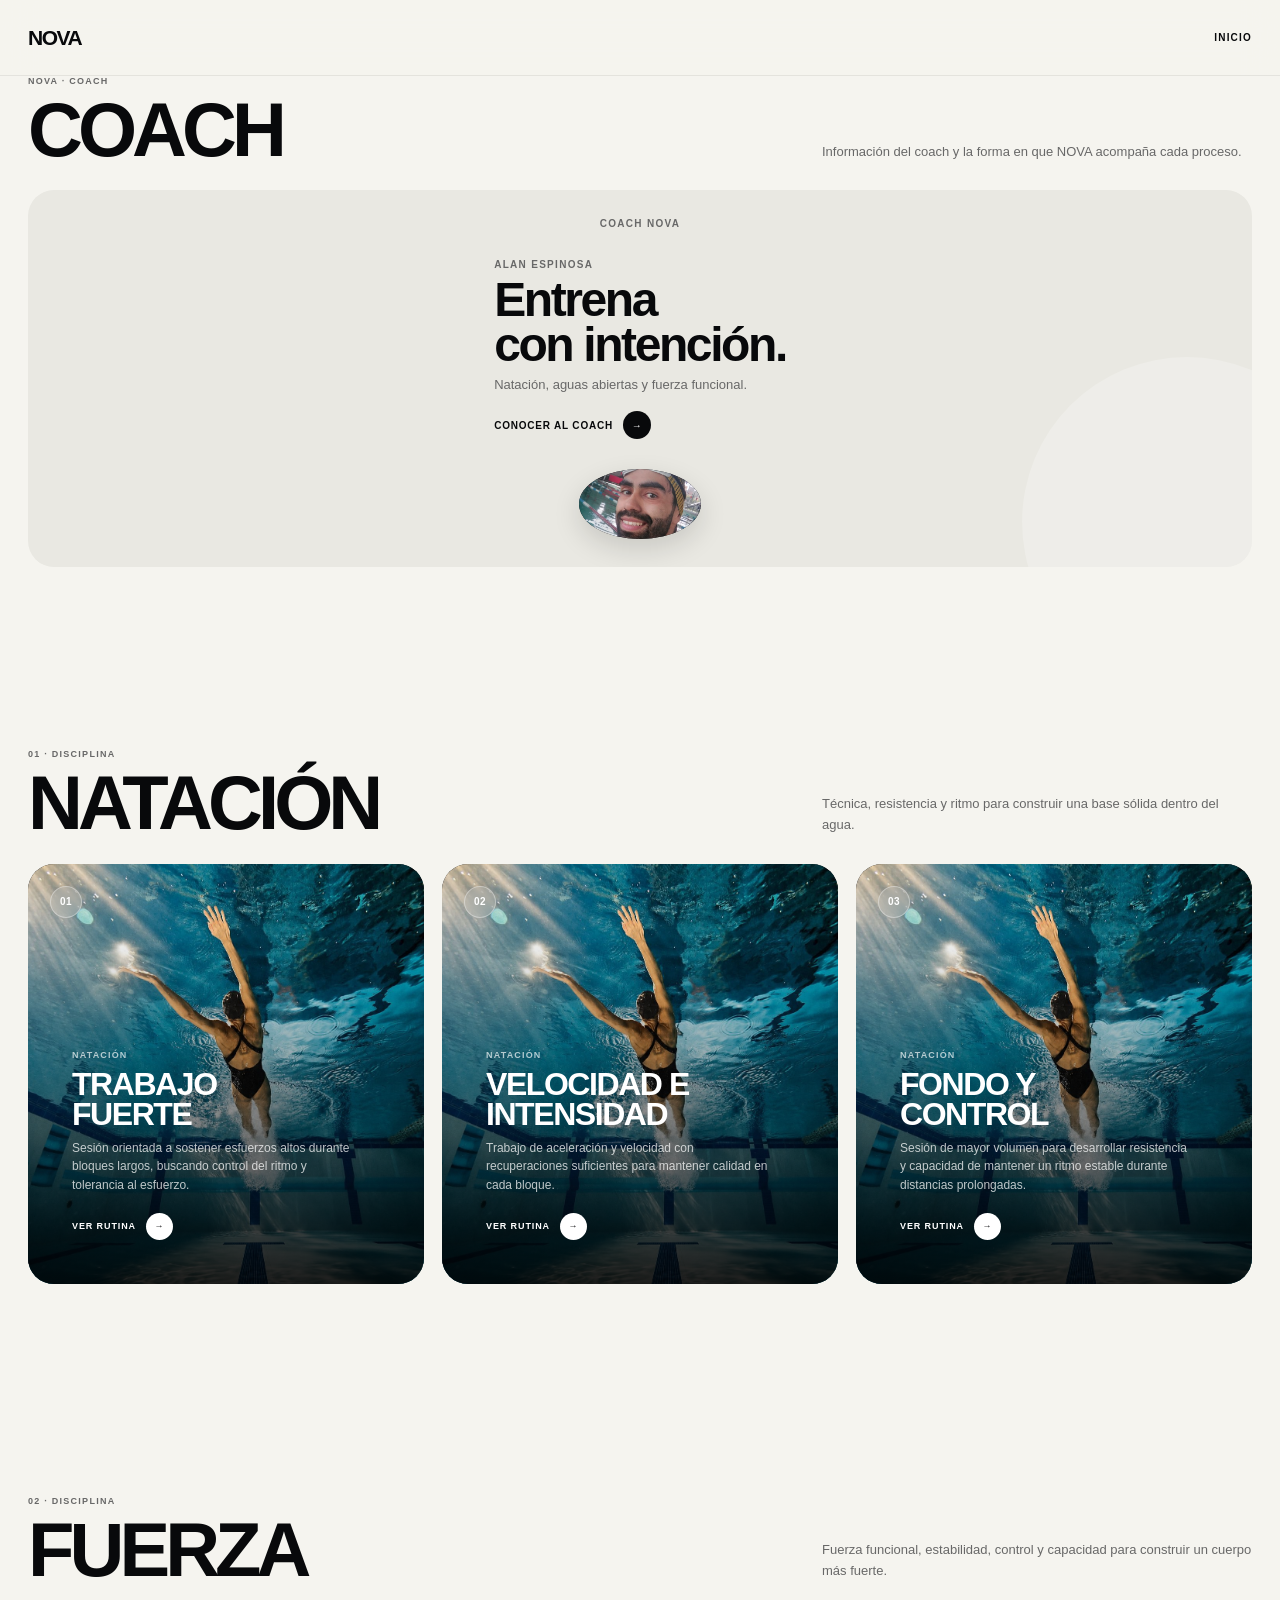
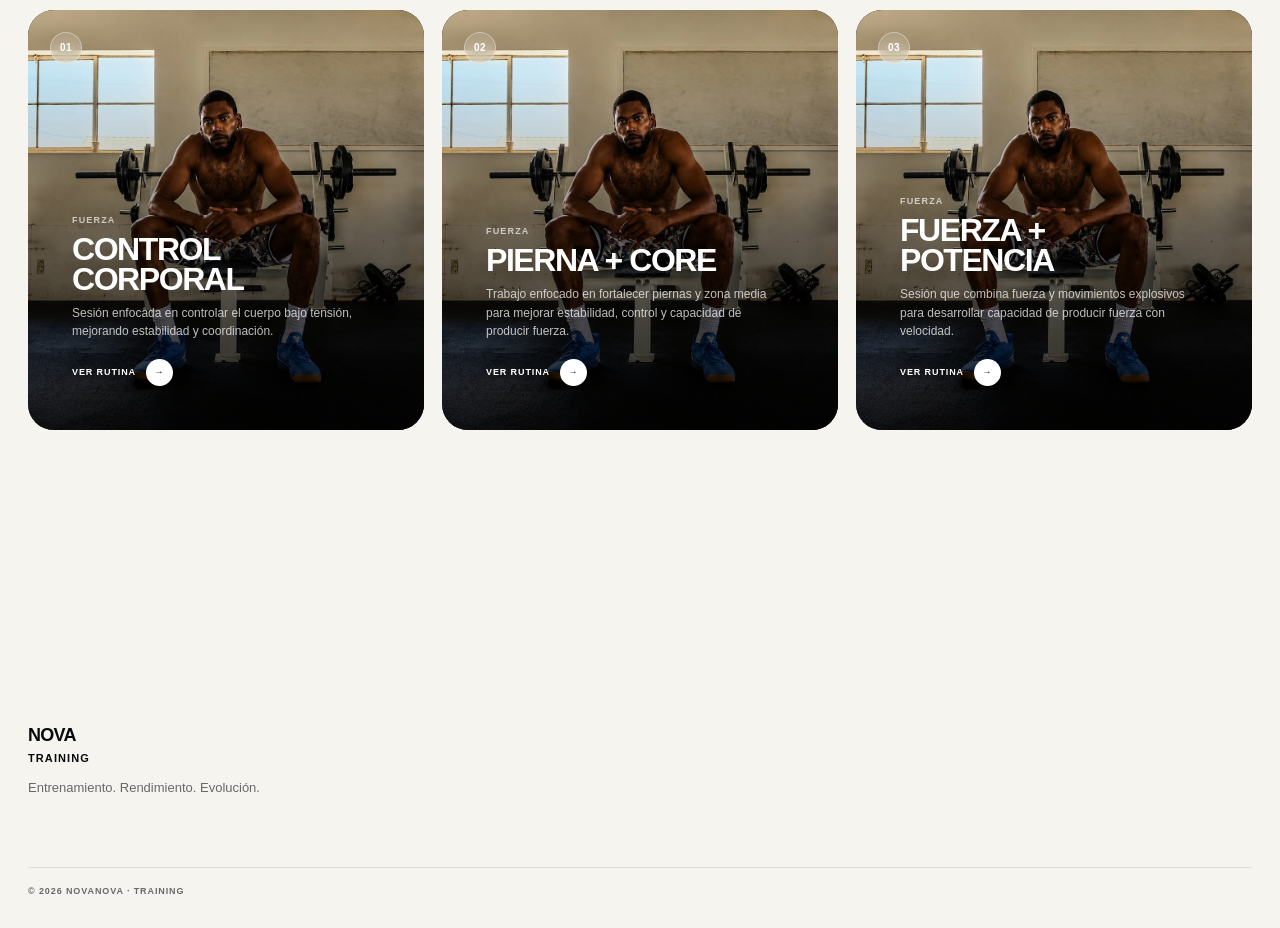
==== commit 47756f17: "Update print statement from 'Hello' to 'Goodbye'" ====
--- a/training.html
+++ b/training.html
@@ -9,17 +9,6 @@
         name="viewport"
         content="width=device-width, initial-scale=1.0"
     >
-<!DOCTYPE html>
-<html lang="es">
-
-<head>
-
-    <meta charset="UTF-8">
-
-    <meta
-        name="viewport"
-        content="width=device-width, initial-scale=1.0"
-    >
 
     <title>NOVA · Training</title>
 
@@ -44,10 +33,14 @@
             margin: 0 auto;
 
             padding:
-                0 0 100px;
-
-        }
-
+                0 0 90px;
+
+        }
+
+
+        /* =====================================================
+           COACH · TARJETA COMPACTA
+        ====================================================== */
 
         .nova-training-extra-grid {
 
@@ -61,11 +54,21 @@
         }
 
 
-        .nova-training-extra-card {
+        .nova-coach-pill {
 
             position: relative;
 
-            min-height: 360px;
+            min-height: 190px;
+
+            display: flex;
+
+            align-items: center;
+
+            justify-content: space-between;
+
+            gap: 30px;
+
+            padding: 28px;
 
             overflow: hidden;
 
@@ -73,35 +76,6 @@
                 var(--nova-radius-lg, 26px);
 
             background:
-                var(--nova-black, #111111);
-
-            color:
-                var(--nova-white, #ffffff);
-
-            cursor: pointer;
-
-            isolation: isolate;
-
-        }
-
-
-        /* =====================================================
-           COACH CARD
-        ====================================================== */
-
-        .nova-coach-pill {
-
-            min-height: 360px;
-
-            display: flex;
-
-            flex-direction: column;
-
-            justify-content: space-between;
-
-            padding: 26px;
-
-            background:
                 var(--nova-bg-alt, #e9e8e2);
 
             color:
@@ -112,13 +86,7 @@
 
         .nova-coach-pill-top {
 
-            display: flex;
-
-            align-items: flex-start;
-
-            justify-content: space-between;
-
-            gap: 20px;
+            display: contents;
 
         }
 
@@ -139,11 +107,135 @@
         }
 
 
+        .nova-coach-pill-content {
+
+            display: flex;
+
+            flex-direction: column;
+
+            justify-content: center;
+
+            min-width: 0;
+
+            margin: 0;
+
+            padding: 0;
+
+        }
+
+
+        .nova-coach-pill-content > .nova-coach-pill-label {
+
+            margin-bottom: 8px;
+
+        }
+
+
+        .nova-coach-pill-content h3 {
+
+            margin: 0 0 8px;
+
+            font-size: clamp(
+                30px,
+                4vw,
+                48px
+            );
+
+            line-height: .92;
+
+            letter-spacing: -.05em;
+
+        }
+
+
+        .nova-coach-pill-content p {
+
+            margin: 0;
+
+            max-width: 480px;
+
+            font-size: 13px;
+
+            line-height: 1.5;
+
+            color:
+                var(--nova-gray, #686868);
+
+        }
+
+
+        .nova-coach-pill-action {
+
+            display: inline-flex;
+
+            align-items: center;
+
+            gap: 10px;
+
+            width: fit-content;
+
+            margin-top: 17px;
+
+            padding: 0;
+
+            border: 0;
+
+            background: transparent;
+
+            color:
+                var(--nova-black, #111111);
+
+            font: inherit;
+
+            font-size: 10px;
+
+            font-weight: 800;
+
+            letter-spacing: .08em;
+
+            text-transform: uppercase;
+
+            cursor: pointer;
+
+        }
+
+
+        .nova-coach-pill-action span:last-child {
+
+            display: inline-flex;
+
+            align-items: center;
+
+            justify-content: center;
+
+            width: 28px;
+
+            height: 28px;
+
+            border-radius: 50%;
+
+            background:
+                var(--nova-black, #111111);
+
+            color:
+                #fff;
+
+        }
+
+
+        /* =====================================================
+           FOTO · ÚNICO ELEMENTO VISUAL DEL COACH
+        ====================================================== */
+
         .nova-coach-photo-button {
 
-            width: 78px;
-
-            height: 78px;
+            order: 2;
+
+            width: 122px;
+
+            height: 122px;
+
+            min-width: 122px;
 
             padding: 0;
 
@@ -161,7 +253,7 @@
             flex-shrink: 0;
 
             box-shadow:
-                0 10px 25px rgba(0,0,0,.13);
+                0 10px 28px rgba(0,0,0,.14);
 
         }
 
@@ -179,49 +271,223 @@
         }
 
 
-        .nova-coach-pill-content {
-
-            margin-top: auto;
-
-            padding-top: 45px;
-
-        }
-
-
-        .nova-coach-pill-content h3 {
-
-            margin: 0 0 9px;
+        /* =====================================================
+           ROUTINE SECTIONS
+        ====================================================== */
+
+        .nova-training-section {
+
+            width: min(
+                var(--nova-max-width, 1309px),
+                calc(100% - 56px)
+            );
+
+            margin:
+                0 auto 100px;
+
+        }
+
+
+        .nova-training-section-header {
+
+            margin-bottom: 28px;
+
+        }
+
+
+        .nova-training-section-header p {
+
+            max-width: 560px;
+
+        }
+
+
+        .nova-training-grid {
+
+            display: grid;
+
+            grid-template-columns:
+                repeat(3, minmax(0, 1fr));
+
+            gap: 18px;
+
+        }
+
+
+        /* =====================================================
+           RUTINAS · TARJETAS VERTICALES
+        ====================================================== */
+
+        .nova-training-card {
+
+            position: relative;
+
+            min-height: 420px;
+
+            display: flex;
+
+            flex-direction: column;
+
+            justify-content: flex-end;
+
+            overflow: hidden;
+
+            border-radius:
+                var(--nova-radius-lg, 26px);
+
+            background:
+                var(--nova-black, #111111);
+
+            color:
+                #fff;
+
+            isolation: isolate;
+
+        }
+
+
+        .nova-training-card-image {
+
+            position: absolute;
+
+            inset: 0;
+
+            z-index: -2;
+
+            background-position: center;
+
+            background-size: cover;
+
+            background-repeat: no-repeat;
+
+        }
+
+
+        .nova-training-card-overlay {
+
+            position: absolute;
+
+            inset: 0;
+
+            z-index: -1;
+
+            background:
+                linear-gradient(
+                    to bottom,
+                    rgba(0,0,0,.04) 15%,
+                    rgba(0,0,0,.28) 45%,
+                    rgba(0,0,0,.88) 100%
+                );
+
+        }
+
+
+        .nova-training-card-top {
+
+            position: absolute;
+
+            top: 22px;
+
+            left: 22px;
+
+            right: 22px;
+
+            display: flex;
+
+            justify-content: space-between;
+
+            align-items: center;
+
+        }
+
+
+        .nova-training-card-top span {
+
+            display: inline-flex;
+
+            align-items: center;
+
+            justify-content: center;
+
+            width: 34px;
+
+            height: 34px;
+
+            border: 1px solid
+                rgba(255,255,255,.35);
+
+            border-radius: 50%;
+
+            font-size: 10px;
+
+            font-weight: 800;
+
+            letter-spacing: .04em;
+
+        }
+
+
+        .nova-training-card-content {
+
+            padding: 24px;
+
+        }
+
+
+        .nova-training-card-label {
+
+            margin-bottom: 9px;
+
+            font-size: 9px;
+
+            font-weight: 800;
+
+            letter-spacing: .13em;
+
+            text-transform: uppercase;
+
+            color:
+                rgba(255,255,255,.68);
+
+        }
+
+
+        .nova-training-card-content h3 {
+
+            margin: 0 0 10px;
+
+            max-width: 260px;
 
             font-size: clamp(
-                28px,
-                3vw,
-                42px
+                25px,
+                2.5vw,
+                35px
             );
 
-            line-height: .95;
+            line-height: .94;
 
             letter-spacing: -.045em;
 
         }
 
 
-        .nova-coach-pill-content p {
+        .nova-training-card-content p {
 
             margin: 0;
 
-            max-width: 360px;
-
-            font-size: 13px;
+            max-width: 290px;
+
+            font-size: 12px;
 
             line-height: 1.55;
 
             color:
-                var(--nova-gray, #686868);
-
-        }
-
-
-        .nova-coach-pill-action {
+                rgba(255,255,255,.74);
+
+        }
+
+
+        .nova-training-card-button {
 
             display: inline-flex;
 
@@ -229,51 +495,49 @@
 
             gap: 10px;
 
-            margin-top: 20px;
+            margin-top: 18px;
 
             padding: 0;
 
             border: 0;
 
             background: transparent;
+
+            color: #fff;
+
+            font: inherit;
+
+            font-size: 9px;
+
+            font-weight: 800;
+
+            letter-spacing: .10em;
+
+            text-transform: uppercase;
+
+            cursor: pointer;
+
+        }
+
+
+        .nova-training-card-button span:last-child {
+
+            display: inline-flex;
+
+            align-items: center;
+
+            justify-content: center;
+
+            width: 27px;
+
+            height: 27px;
+
+            border-radius: 50%;
+
+            background: #fff;
 
             color:
                 var(--nova-black, #111111);
-
-            font: inherit;
-
-            font-size: 10px;
-
-            font-weight: 800;
-
-            letter-spacing: .08em;
-
-            text-transform: uppercase;
-
-            cursor: pointer;
-
-        }
-
-
-        .nova-coach-pill-action span:last-child {
-
-            display: inline-flex;
-
-            align-items: center;
-
-            justify-content: center;
-
-            width: 28px;
-
-            height: 28px;
-
-            border-radius: 50%;
-
-            background:
-                var(--nova-black, #111111);
-
-            color:
-                #fff;
 
         }
 
@@ -341,7 +605,7 @@
             position: relative;
 
             width: min(
-                900px,
+                760px,
                 100%
             );
 
@@ -359,8 +623,6 @@
             color:
                 var(--nova-black, #111111);
 
-            opacity: 1;
-
             box-shadow:
                 0 35px 100px rgba(0,0,0,.25);
 
@@ -400,17 +662,9 @@
         }
 
 
-        .nova-info-modal-close:hover {
-
-            background:
-                rgba(17,17,17,.14);
-
-        }
-
-
         .nova-info-modal-content {
 
-            padding: 46px;
+            padding: 48px;
 
         }
 
@@ -433,14 +687,14 @@
 
         .nova-info-modal-content h2 {
 
-            margin: 0 0 18px;
-
-            max-width: 720px;
+            margin: 0 0 22px;
+
+            max-width: 620px;
 
             font-size: clamp(
-                38px,
+                40px,
                 6vw,
-                72px
+                68px
             );
 
             line-height: .92;
@@ -452,7 +706,7 @@
 
         .nova-info-modal-content p {
 
-            max-width: 680px;
+            max-width: 650px;
 
             margin: 0 0 18px;
 
@@ -467,48 +721,19 @@
 
 
         /* =====================================================
-           COACH MODAL
+           COACH MODAL · SIN FOTOGRAFÍA
         ====================================================== */
 
         .nova-coach-modal-grid {
 
-            display: grid;
-
-            grid-template-columns:
-                300px
-                minmax(0, 1fr);
-
-            gap: 34px;
-
-            align-items: start;
+            display: block;
 
         }
 
 
         .nova-coach-modal-photo {
 
-            height: 390px;
-
-            overflow: hidden;
-
-            border-radius:
-                22px;
-
-            background:
-                #ddd;
-
-        }
-
-
-        .nova-coach-modal-photo img {
-
-            width: 100%;
-
-            height: 100%;
-
-            display: block;
-
-            object-fit: cover;
+            display: none;
 
         }
 
@@ -558,9 +783,9 @@
 
             display: grid;
 
-            gap: 10px;
-
-            margin-top: 24px;
+            gap: 0;
+
+            margin-top: 28px;
 
         }
 
@@ -568,7 +793,7 @@
         .nova-coach-modal-list div {
 
             padding:
-                14px 0;
+                16px 0;
 
             border-top:
                 1px solid
@@ -576,7 +801,16 @@
 
             font-size: 12px;
 
-            line-height: 1.5;
+            line-height: 1.55;
+
+        }
+
+
+        .nova-coach-modal-list div:last-child {
+
+            border-bottom:
+                1px solid
+                rgba(17,17,17,.10);
 
         }
 
@@ -585,7 +819,7 @@
 
             display: block;
 
-            margin-bottom: 3px;
+            margin-bottom: 5px;
 
             font-size: 10px;
 
@@ -597,7 +831,7 @@
 
 
         /* =====================================================
-           INFORMACIÓN SECUNDARIA DENTRO DE LAS CARTAS
+           INFORMACIÓN SECUNDARIA
         ====================================================== */
 
         .nova-card-secondary {
@@ -632,13 +866,6 @@
 
             color:
                 var(--nova-gray, #686868);
-
-        }
-
-
-        .nova-card-secondary p:last-child {
-
-            margin-bottom: 0;
 
         }
 
@@ -780,39 +1007,60 @@
 
         @media (max-width: 900px) {
 
-            .nova-training-extra-section {
+            .nova-training-extra-section,
+            .nova-training-section {
 
                 width:
                     calc(100% - 32px);
 
-                padding-bottom:
-                    76px;
-
-            }
-
-
-            .nova-training-extra-card,
+            }
+
+
+            .nova-training-grid {
+
+                grid-template-columns:
+                    repeat(3, minmax(0, 1fr));
+
+                gap: 12px;
+
+            }
+
+
+            .nova-training-card {
+
+                min-height:
+                    360px;
+
+            }
+
+
+            .nova-training-card-content {
+
+                padding: 18px;
+
+            }
+
+
+            .nova-training-card-content h3 {
+
+                font-size:
+                    24px;
+
+            }
+
+
+            .nova-training-card-content p {
+
+                font-size:
+                    11px;
+
+            }
+
+
             .nova-coach-pill {
 
                 min-height:
-                    390px;
-
-            }
-
-
-            .nova-coach-modal-grid {
-
-                grid-template-columns:
-                    220px
-                    minmax(0, 1fr);
-
-            }
-
-
-            .nova-coach-modal-photo {
-
-                height:
-                    330px;
+                    175px;
 
             }
 
@@ -821,22 +1069,41 @@
 
         @media (max-width: 640px) {
 
-            .nova-training-extra-section {
+            .nova-training-extra-section,
+            .nova-training-section {
 
                 width:
                     calc(100% - 32px);
 
+            }
+
+
+            .nova-training-extra-section {
+
                 padding-bottom:
-                    60px;
-
-            }
-
-
-            .nova-training-extra-card,
+                    65px;
+
+            }
+
+
+            .nova-training-section {
+
+                margin-bottom:
+                    72px;
+
+            }
+
+
             .nova-coach-pill {
 
                 min-height:
-                    340px;
+                    170px;
+
+                padding:
+                    21px;
+
+                gap:
+                    18px;
 
                 border-radius:
                     20px;
@@ -844,7 +1111,67 @@
             }
 
 
-            .nova-coach-pill {
+            .nova-coach-photo-button {
+
+                width:
+                    92px;
+
+                height:
+                    92px;
+
+                min-width:
+                    92px;
+
+            }
+
+
+            .nova-coach-pill-content h3 {
+
+                font-size:
+                    31px;
+
+            }
+
+
+            .nova-coach-pill-content p {
+
+                font-size:
+                    11px;
+
+            }
+
+
+            .nova-coach-pill-action {
+
+                margin-top:
+                    13px;
+
+            }
+
+
+            .nova-training-grid {
+
+                grid-template-columns:
+                    1fr;
+
+                gap:
+                    14px;
+
+            }
+
+
+            .nova-training-card {
+
+                min-height:
+                    310px;
+
+                border-radius:
+                    20px;
+
+            }
+
+
+            .nova-training-card-content {
 
                 padding:
                     21px;
@@ -852,6 +1179,28 @@
             }
 
 
+            .nova-training-card-content h3 {
+
+                max-width:
+                    320px;
+
+                font-size:
+                    30px;
+
+            }
+
+
+            .nova-training-card-content p {
+
+                max-width:
+                    340px;
+
+                font-size:
+                    12px;
+
+            }
+
+
             .nova-info-modal {
 
                 align-items:
@@ -863,10 +1212,21 @@
             }
 
 
+            .nova-info-modal-panel {
+
+                max-height:
+                    calc(100vh - 24px);
+
+                border-radius:
+                    22px;
+
+            }
+
+
             .nova-info-modal-content {
 
                 padding:
-                    42px 22px 26px;
+                    42px 22px 28px;
 
             }
 
@@ -879,22 +1239,6 @@
             }
 
 
-            .nova-coach-modal-grid {
-
-                grid-template-columns:
-                    1fr;
-
-            }
-
-
-            .nova-coach-modal-photo {
-
-                height:
-                    300px;
-
-            }
-
-
             .nova-footer {
 
                 width:
@@ -932,11 +1276,48 @@
 
         @media (max-width: 390px) {
 
-            .nova-training-extra-card,
             .nova-coach-pill {
 
                 min-height:
-                    320px;
+                    160px;
+
+            }
+
+
+            .nova-coach-photo-button {
+
+                width:
+                    78px;
+
+                height:
+                    78px;
+
+                min-width:
+                    78px;
+
+            }
+
+
+            .nova-coach-pill-content h3 {
+
+                font-size:
+                    27px;
+
+            }
+
+
+            .nova-coach-pill-content p {
+
+                display:
+                    none;
+
+            }
+
+
+            .nova-training-card {
+
+                min-height:
+                    295px;
 
             }
 
@@ -1122,7 +1503,7 @@
 
 
         <!-- =================================================
-             COACH
+             01 · COACH
         ================================================== -->
 
         <section class="nova-training-extra-section">
@@ -1150,7 +1531,6 @@
 
 
             <div class="nova-training-extra-grid">
-
 
                 <article
                     class="nova-coach-pill nova-training-extra-card"
@@ -1225,7 +1605,7 @@
 
 
         <!-- =================================================
-             NATACIÓN
+             02 · NATACIÓN
         ================================================== -->
 
         <section
@@ -1264,7 +1644,7 @@
 
 
         <!-- =================================================
-             FUERZA
+             03 · FUERZA
         ================================================== -->
 
         <section
@@ -1470,6 +1850,7 @@
 
     <!-- =====================================================
          NOVA · COACH MODAL
+         SIN FOTOGRAFÍA
     ====================================================== -->
 
     <div
@@ -1505,17 +1886,6 @@
 
                 <div class="nova-coach-modal-grid">
 
-
-                    <div class="nova-coach-modal-photo">
-
-                        <img
-                            src="img/perfil1.jpeg"
-                            alt="Coach Alan Espinosa"
-                        >
-
-                    </div>
-
-
                     <div class="nova-coach-modal-copy">
 
                         <div class="nova-info-modal-eyebrow">
@@ -1526,10 +1896,6 @@
                             Alan<br>
                             Espinosa.
                         </h2>
-
-                        <div class="nova-coach-modal-role">
-                            Coach NOVA
-                        </div>
 
 
                         <p>
@@ -1597,7 +1963,6 @@
 
     <!-- =====================================================
          NOVA · FOOTER
-         SOLO INFORMACIÓN PRINCIPAL
     ====================================================== -->
 
     <footer class="nova-footer">
@@ -1973,25 +2338,25 @@
 
                     {
                         number: "02",
-                        title: "CADENA POSTERIOR",
-                        objective: "Potencia posterior",
+                        title: "PIERNA + CORE",
+                        objective: "Pierna + core",
                         duration: "50–60 min",
                         level: "Intermedio",
                         description:
-                            "Trabajo específico de glúteos, isquiotibiales y espalda para fortalecer la cadena posterior.",
+                            "Trabajo enfocado en fortalecer piernas y zona media para mejorar estabilidad, control y capacidad de producir fuerza.",
                         session: [
                             "Calentamiento dinámico · 8–10 min",
+                            "Sentadilla frontal · 4×6",
+                            "Zancada atrás · 3×10 por pierna",
                             "Peso muerto rumano · 4×6",
                             "Hip thrust · 4×8",
-                            "Good morning · 3×10",
-                            "Zancada atrás · 3×10 por pierna",
-                            "Superman · 3×12",
-                            "Dead bug · 3×10 por lado"
+                            "Dead bug · 3×10 por lado",
+                            "Hollow hold · 3×30–40\""
                         ],
                         material:
                             "Barra y discos.",
                         focus:
-                            "Bisagra de cadera, tensión de isquiotibiales y activación de glúteos."
+                            "Control de piernas, estabilidad de cadera y tensión del core durante cada movimiento."
                     },
 
 
@@ -2073,7 +2438,6 @@
                                 ${routine.number}
                             </span>
 
-
                         </div>
 
 
@@ -2798,2780 +3162,3 @@
 </body>
 
 </html>
-    <title>NOVA · Training</title>
-
-    <link
-        rel="stylesheet"
-        href="css/training.css"
-    >
-
-    <style>
-
-        /* =====================================================
-           NOVA · TRAINING · CARTAS SECUNDARIAS
-        ====================================================== */
-
-        .nova-training-extra-section {
-
-            width: min(
-                var(--nova-max-width, 1309px),
-                calc(100% - 56px)
-            );
-
-            margin: 0 auto;
-
-            padding:
-                0 0 100px;
-
-        }
-
-
-        .nova-training-extra-grid {
-
-            display: grid;
-
-            grid-template-columns:
-                minmax(0, 1fr);
-
-            gap: 20px;
-
-        }
-
-
-        .nova-training-extra-card {
-
-            position: relative;
-
-            min-height: 360px;
-
-            overflow: hidden;
-
-            border-radius:
-                var(--nova-radius-lg, 26px);
-
-            background:
-                var(--nova-black, #111111);
-
-            color:
-                var(--nova-white, #ffffff);
-
-            cursor: pointer;
-
-            isolation: isolate;
-
-        }
-
-
-        /* =====================================================
-           COACH CARD
-        ====================================================== */
-
-        .nova-coach-pill {
-
-            min-height: 360px;
-
-            display: flex;
-
-            flex-direction: column;
-
-            justify-content: space-between;
-
-            padding: 26px;
-
-            background:
-                var(--nova-bg-alt, #e9e8e2);
-
-            color:
-                var(--nova-black, #111111);
-
-        }
-
-
-        .nova-coach-pill-top {
-
-            display: flex;
-
-            align-items: flex-start;
-
-            justify-content: space-between;
-
-            gap: 20px;
-
-        }
-
-
-        .nova-coach-pill-label {
-
-            font-size: 10px;
-
-            font-weight: 800;
-
-            letter-spacing: .13em;
-
-            text-transform: uppercase;
-
-            color:
-                var(--nova-gray, #686868);
-
-        }
-
-
-        .nova-coach-photo-button {
-
-            width: 78px;
-
-            height: 78px;
-
-            padding: 0;
-
-            border: 0;
-
-            border-radius: 50%;
-
-            overflow: hidden;
-
-            background:
-                #111;
-
-            cursor: pointer;
-
-            flex-shrink: 0;
-
-            box-shadow:
-                0 10px 25px rgba(0,0,0,.13);
-
-        }
-
-
-        .nova-coach-photo-button img {
-
-            width: 100%;
-
-            height: 100%;
-
-            display: block;
-
-            object-fit: cover;
-
-        }
-
-
-        .nova-coach-pill-content {
-
-            margin-top: auto;
-
-            padding-top: 45px;
-
-        }
-
-
-        .nova-coach-pill-content h3 {
-
-            margin: 0 0 9px;
-
-            font-size: clamp(
-                28px,
-                3vw,
-                42px
-            );
-
-            line-height: .95;
-
-            letter-spacing: -.045em;
-
-        }
-
-
-        .nova-coach-pill-content p {
-
-            margin: 0;
-
-            max-width: 360px;
-
-            font-size: 13px;
-
-            line-height: 1.55;
-
-            color:
-                var(--nova-gray, #686868);
-
-        }
-
-
-        .nova-coach-pill-action {
-
-            display: inline-flex;
-
-            align-items: center;
-
-            gap: 10px;
-
-            margin-top: 20px;
-
-            padding: 0;
-
-            border: 0;
-
-            background: transparent;
-
-            color:
-                var(--nova-black, #111111);
-
-            font: inherit;
-
-            font-size: 10px;
-
-            font-weight: 800;
-
-            letter-spacing: .08em;
-
-            text-transform: uppercase;
-
-            cursor: pointer;
-
-        }
-
-
-        .nova-coach-pill-action span:last-child {
-
-            display: inline-flex;
-
-            align-items: center;
-
-            justify-content: center;
-
-            width: 28px;
-
-            height: 28px;
-
-            border-radius: 50%;
-
-            background:
-                var(--nova-black, #111111);
-
-            color:
-                #fff;
-
-        }
-
-
-        /* =====================================================
-           INFORMATION MODAL
-        ====================================================== */
-
-        .nova-info-modal {
-
-            position: fixed;
-
-            inset: 0;
-
-            z-index: 6000;
-
-            display: flex;
-
-            align-items: center;
-
-            justify-content: center;
-
-            padding: 24px;
-
-            opacity: 0;
-
-            visibility: hidden;
-
-            pointer-events: none;
-
-        }
-
-
-        .nova-info-modal.is-open {
-
-            opacity: 1;
-
-            visibility: visible;
-
-            pointer-events: auto;
-
-        }
-
-
-        .nova-info-modal-overlay {
-
-            position: absolute;
-
-            inset: 0;
-
-            background:
-                rgba(0,0,0,.58);
-
-            backdrop-filter:
-                blur(12px);
-
-            -webkit-backdrop-filter:
-                blur(12px);
-
-        }
-
-
-        .nova-info-modal-panel {
-
-            position: relative;
-
-            width: min(
-                900px,
-                100%
-            );
-
-            max-height:
-                min(850px, calc(100vh - 48px));
-
-            overflow-y: auto;
-
-            border-radius:
-                var(--nova-radius-lg, 26px);
-
-            background:
-                var(--nova-bg, #f5f4ef);
-
-            color:
-                var(--nova-black, #111111);
-
-            opacity: 1;
-
-            box-shadow:
-                0 35px 100px rgba(0,0,0,.25);
-
-        }
-
-
-        .nova-info-modal-close {
-
-            position: absolute;
-
-            top: 18px;
-
-            right: 18px;
-
-            z-index: 5;
-
-            width: 42px;
-
-            height: 42px;
-
-            border: 0;
-
-            border-radius: 50%;
-
-            background:
-                rgba(17,17,17,.08);
-
-            color:
-                var(--nova-black, #111111);
-
-            font-size: 26px;
-
-            line-height: 1;
-
-            cursor: pointer;
-
-        }
-
-
-        .nova-info-modal-close:hover {
-
-            background:
-                rgba(17,17,17,.14);
-
-        }
-
-
-        .nova-info-modal-content {
-
-            padding: 46px;
-
-        }
-
-
-        .nova-info-modal-eyebrow {
-
-            margin-bottom: 12px;
-
-            font-size: 10px;
-
-            font-weight: 800;
-
-            letter-spacing: .14em;
-
-            color:
-                var(--nova-gray, #686868);
-
-        }
-
-
-        .nova-info-modal-content h2 {
-
-            margin: 0 0 18px;
-
-            max-width: 720px;
-
-            font-size: clamp(
-                38px,
-                6vw,
-                72px
-            );
-
-            line-height: .92;
-
-            letter-spacing: -.055em;
-
-        }
-
-
-        .nova-info-modal-content p {
-
-            max-width: 680px;
-
-            margin: 0 0 18px;
-
-            font-size: 15px;
-
-            line-height: 1.7;
-
-            color:
-                var(--nova-gray, #686868);
-
-        }
-
-
-        /* =====================================================
-           COACH MODAL
-        ====================================================== */
-
-        .nova-coach-modal-grid {
-
-            display: grid;
-
-            grid-template-columns:
-                300px
-                minmax(0, 1fr);
-
-            gap: 34px;
-
-            align-items: start;
-
-        }
-
-
-        .nova-coach-modal-photo {
-
-            height: 390px;
-
-            overflow: hidden;
-
-            border-radius:
-                22px;
-
-            background:
-                #ddd;
-
-        }
-
-
-        .nova-coach-modal-photo img {
-
-            width: 100%;
-
-            height: 100%;
-
-            display: block;
-
-            object-fit: cover;
-
-        }
-
-
-        .nova-coach-modal-copy p {
-
-            margin: 0 0 18px;
-
-            font-size: 14px;
-
-            line-height: 1.7;
-
-            color:
-                var(--nova-gray, #686868);
-
-        }
-
-
-        .nova-coach-modal-role {
-
-            display: inline-flex;
-
-            padding: 8px 12px;
-
-            border-radius: 999px;
-
-            background:
-                var(--nova-black, #111111);
-
-            color:
-                #fff;
-
-            font-size: 9px;
-
-            font-weight: 800;
-
-            letter-spacing: .08em;
-
-            text-transform: uppercase;
-
-            margin-bottom: 22px;
-
-        }
-
-
-        .nova-coach-modal-list {
-
-            display: grid;
-
-            gap: 10px;
-
-            margin-top: 24px;
-
-        }
-
-
-        .nova-coach-modal-list div {
-
-            padding:
-                14px 0;
-
-            border-top:
-                1px solid
-                rgba(17,17,17,.10);
-
-            font-size: 12px;
-
-            line-height: 1.5;
-
-        }
-
-
-        .nova-coach-modal-list strong {
-
-            display: block;
-
-            margin-bottom: 3px;
-
-            font-size: 10px;
-
-            letter-spacing: .08em;
-
-            text-transform: uppercase;
-
-        }
-
-
-        /* =====================================================
-           INFORMACIÓN SECUNDARIA DENTRO DE LAS CARTAS
-        ====================================================== */
-
-        .nova-card-secondary {
-
-            display: none;
-
-            margin-top: 18px;
-
-            padding-top: 18px;
-
-            border-top:
-                1px solid
-                rgba(17,17,17,.12);
-
-        }
-
-
-        .nova-card-secondary.is-visible {
-
-            display: block;
-
-        }
-
-
-        .nova-card-secondary p {
-
-            margin: 0 0 12px;
-
-            font-size: 12px;
-
-            line-height: 1.6;
-
-            color:
-                var(--nova-gray, #686868);
-
-        }
-
-
-        .nova-card-secondary p:last-child {
-
-            margin-bottom: 0;
-
-        }
-
-
-        .nova-card-secondary-title {
-
-            margin-bottom: 8px;
-
-            font-size: 10px;
-
-            font-weight: 800;
-
-            letter-spacing: .12em;
-
-            text-transform: uppercase;
-
-        }
-
-
-        body.nova-info-modal-open {
-
-            overflow: hidden;
-
-        }
-
-
-        /* =====================================================
-           FOOTER MINIMAL
-        ====================================================== */
-
-        .nova-footer {
-
-            width:
-                min(
-                    var(--nova-max-width, 1309px),
-                    calc(100% - 56px)
-                );
-
-            margin:
-                0 auto;
-
-            padding:
-                90px 0 32px;
-
-        }
-
-
-        .nova-footer-main {
-
-            display: flex;
-
-            align-items: flex-end;
-
-            justify-content: space-between;
-
-            gap: 30px;
-
-        }
-
-
-        .nova-footer-brand {
-
-            display: grid;
-
-            gap: 6px;
-
-        }
-
-
-        .nova-footer-brand strong {
-
-            font-size: 18px;
-
-            font-weight: 900;
-
-            letter-spacing: -.04em;
-
-        }
-
-
-        .nova-footer-brand span {
-
-            font-size: 11px;
-
-            font-weight: 800;
-
-            letter-spacing: .10em;
-
-            text-transform: uppercase;
-
-        }
-
-
-        .nova-footer-brand p {
-
-            margin: 8px 0 0;
-
-            font-size: 13px;
-
-            color:
-                var(--nova-gray, #686868);
-
-        }
-
-
-        .nova-footer-bottom {
-
-            display: flex;
-
-            justify-content: space-between;
-
-            gap: 20px;
-
-            margin-top: 70px;
-
-            padding-top: 18px;
-
-            border-top:
-                1px solid
-                rgba(17,17,17,.10);
-
-            font-size: 10px;
-
-            font-weight: 800;
-
-            letter-spacing: .08em;
-
-            text-transform: uppercase;
-
-            color:
-                var(--nova-gray, #686868);
-
-        }
-
-
-        /* =====================================================
-           RESPONSIVE
-        ====================================================== */
-
-        @media (max-width: 900px) {
-
-            .nova-training-extra-section {
-
-                width:
-                    calc(100% - 32px);
-
-                padding-bottom:
-                    76px;
-
-            }
-
-
-            .nova-training-extra-card,
-            .nova-coach-pill {
-
-                min-height:
-                    390px;
-
-            }
-
-
-            .nova-coach-modal-grid {
-
-                grid-template-columns:
-                    220px
-                    minmax(0, 1fr);
-
-            }
-
-
-            .nova-coach-modal-photo {
-
-                height:
-                    330px;
-
-            }
-
-        }
-
-
-        @media (max-width: 640px) {
-
-            .nova-training-extra-section {
-
-                width:
-                    calc(100% - 32px);
-
-                padding-bottom:
-                    60px;
-
-            }
-
-
-            .nova-training-extra-card,
-            .nova-coach-pill {
-
-                min-height:
-                    340px;
-
-                border-radius:
-                    20px;
-
-            }
-
-
-            .nova-coach-pill {
-
-                padding:
-                    21px;
-
-            }
-
-
-            .nova-info-modal {
-
-                align-items:
-                    flex-end;
-
-                padding:
-                    12px;
-
-            }
-
-
-            .nova-info-modal-content {
-
-                padding:
-                    42px 22px 26px;
-
-            }
-
-
-            .nova-info-modal-content h2 {
-
-                font-size:
-                    42px;
-
-            }
-
-
-            .nova-coach-modal-grid {
-
-                grid-template-columns:
-                    1fr;
-
-            }
-
-
-            .nova-coach-modal-photo {
-
-                height:
-                    300px;
-
-            }
-
-
-            .nova-footer {
-
-                width:
-                    calc(100% - 32px);
-
-                padding-top:
-                    60px;
-
-            }
-
-
-            .nova-footer-main {
-
-                display:
-                    block;
-
-            }
-
-
-            .nova-footer-bottom {
-
-                display:
-                    grid;
-
-                gap:
-                    8px;
-
-                margin-top:
-                    45px;
-
-            }
-
-        }
-
-
-        @media (max-width: 390px) {
-
-            .nova-training-extra-card,
-            .nova-coach-pill {
-
-                min-height:
-                    320px;
-
-            }
-
-        }
-
-
-        @media (prefers-reduced-motion: reduce) {
-
-            .nova-info-modal,
-            .nova-info-modal-panel,
-            .nova-training-extra-card,
-            .nova-coach-photo-button {
-
-                transition:
-                    none !important;
-
-            }
-
-        }
-
-    </style>
-
-</head>
-
-
-<body>
-
-
-    <!-- =====================================================
-         NOVA · PAGE TRANSITION
-    ====================================================== -->
-
-    <div
-        class="nova-page-transition"
-        id="pageTransition"
-        aria-hidden="true"
-    >
-
-        <div class="nova-page-transition-inner">
-
-            <div class="nova-page-transition-brand">
-                NOVA
-            </div>
-
-            <div class="nova-page-transition-line"></div>
-
-            <div
-                class="nova-page-transition-label"
-                id="pageTransitionLabel"
-            >
-                CARGANDO
-            </div>
-
-        </div>
-
-    </div>
-
-
-    <!-- =====================================================
-         NOVA · HEADER
-    ====================================================== -->
-
-    <header class="nova-top">
-
-        <div class="nova-top-inner">
-
-            <a
-                href="index.html#top"
-                class="nova-brand nova-page-link"
-                data-page-title="NOVA"
-                aria-label="NOVA"
-            >
-                NOVA
-            </a>
-
-
-            <nav
-                class="nova-desktop-nav"
-                aria-label="Navegación principal"
-            >
-
-                <a
-                    href="index.html#top"
-                    class="nova-nav-link nova-page-link"
-                    data-page-title="INICIO"
-                >
-                    INICIO
-                </a>
-
-            </nav>
-
-
-            <button
-                type="button"
-                class="nova-menu-button"
-                id="novaMenuButton"
-                aria-label="Abrir menú"
-                aria-expanded="false"
-                aria-controls="novaMenu"
-            >
-
-                <span></span>
-                <span></span>
-
-            </button>
-
-        </div>
-
-    </header>
-
-
-    <!-- =====================================================
-         NOVA · MOBILE MENU
-    ====================================================== -->
-
-    <div
-        class="nova-menu"
-        id="novaMenu"
-        aria-hidden="true"
-    >
-
-        <div
-            class="nova-menu-overlay"
-            id="novaMenuOverlay"
-        ></div>
-
-
-        <div class="nova-menu-inner">
-
-            <button
-                type="button"
-                class="nova-menu-close"
-                id="novaMenuClose"
-                aria-label="Cerrar menú"
-            >
-                ×
-            </button>
-
-
-            <nav
-                class="nova-menu-nav"
-                aria-label="Menú móvil"
-            >
-
-                <a
-                    href="index.html#top"
-                    class="nova-menu-link nova-page-link"
-                    data-page-title="INICIO"
-                >
-
-                    <span class="nova-menu-number">
-                        01
-                    </span>
-
-                    <strong>
-                        INICIO
-                    </strong>
-
-                    <span class="nova-menu-arrow">
-                        →
-                    </span>
-
-                </a>
-
-            </nav>
-
-
-            <div class="nova-menu-footer"></div>
-
-        </div>
-
-    </div>
-
-
-    <!-- =====================================================
-         NOVA · MAIN
-    ====================================================== -->
-
-    <main
-        class="nova-page nova-training-page"
-        id="top"
-    >
-
-
-        <!-- =================================================
-             COACH
-        ================================================== -->
-
-        <section class="nova-training-extra-section">
-
-            <div class="nova-training-section-header">
-
-                <div>
-
-                    <div class="nova-eyebrow">
-                        NOVA · COACH
-                    </div>
-
-                    <h2>
-                        COACH
-                    </h2>
-
-                </div>
-
-                <p>
-                    Información del coach y la forma en que NOVA
-                    acompaña cada proceso.
-                </p>
-
-            </div>
-
-
-            <div class="nova-training-extra-grid">
-
-
-                <article
-                    class="nova-coach-pill nova-training-extra-card"
-                    id="coachCard"
-                    data-secondary-card="coach"
-                >
-
-                    <div class="nova-coach-pill-top">
-
-                        <div class="nova-coach-pill-label">
-                            COACH NOVA
-                        </div>
-
-
-                        <button
-                            type="button"
-                            class="nova-coach-photo-button"
-                            id="coachPhotoButton"
-                            aria-label="Ver información del coach"
-                        >
-
-                            <img
-                                src="img/perfil1.jpeg"
-                                alt="Coach Alan Espinosa"
-                            >
-
-                        </button>
-
-                    </div>
-
-
-                    <div class="nova-coach-pill-content">
-
-                        <div class="nova-coach-pill-label">
-                            ALAN ESPINOSA
-                        </div>
-
-                        <h3>
-                            Entrena<br>
-                            con intención.
-                        </h3>
-
-                        <p>
-                            Natación, aguas abiertas y fuerza
-                            funcional.
-                        </p>
-
-
-                        <button
-                            type="button"
-                            class="nova-coach-pill-action"
-                            id="coachInfoButton"
-                        >
-
-                            <span>
-                                CONOCER AL COACH
-                            </span>
-
-                            <span>
-                                →
-                            </span>
-
-                        </button>
-
-                    </div>
-
-                </article>
-
-            </div>
-
-        </section>
-
-
-        <!-- =================================================
-             NATACIÓN
-        ================================================== -->
-
-        <section
-            class="nova-training-section"
-            id="natacion"
-        >
-
-            <div class="nova-training-section-header">
-
-                <div>
-
-                    <div class="nova-eyebrow">
-                        01 · DISCIPLINA
-                    </div>
-
-                    <h2>
-                        NATACIÓN
-                    </h2>
-
-                </div>
-
-                <p>
-                    Técnica, resistencia y ritmo para construir
-                    una base sólida dentro del agua.
-                </p>
-
-            </div>
-
-
-            <div
-                class="nova-training-grid"
-                id="swimmingRoutineGrid"
-            ></div>
-
-        </section>
-
-
-        <!-- =================================================
-             FUERZA
-        ================================================== -->
-
-        <section
-            class="nova-training-section"
-            id="fuerza"
-        >
-
-            <div class="nova-training-section-header">
-
-                <div>
-
-                    <div class="nova-eyebrow">
-                        02 · DISCIPLINA
-                    </div>
-
-                    <h2>
-                        FUERZA
-                    </h2>
-
-                </div>
-
-                <p>
-                    Fuerza funcional, estabilidad, control y
-                    capacidad para construir un cuerpo más fuerte.
-                </p>
-
-            </div>
-
-
-            <div
-                class="nova-training-grid"
-                id="strengthRoutineGrid"
-            ></div>
-
-        </section>
-
-
-    </main>
-
-
-    <!-- =====================================================
-         NOVA · ROUTINE MODAL
-    ====================================================== -->
-
-    <div
-        class="nova-routine-modal"
-        id="routineModal"
-        aria-hidden="true"
-    >
-
-        <div
-            class="nova-routine-modal-overlay"
-            id="routineModalOverlay"
-        ></div>
-
-
-        <div
-            class="nova-routine-modal-panel"
-            role="dialog"
-            aria-modal="true"
-            aria-labelledby="routineModalTitle"
-        >
-
-            <button
-                type="button"
-                class="nova-routine-modal-close"
-                id="routineModalClose"
-                aria-label="Cerrar rutina"
-            >
-                ×
-            </button>
-
-
-            <div class="nova-routine-modal-header">
-
-                <div
-                    class="nova-routine-modal-number"
-                    id="routineModalNumber"
-                >
-                    01
-                </div>
-
-                <div>
-
-                    <div
-                        class="nova-eyebrow"
-                        id="routineModalDiscipline"
-                    >
-                        NATACIÓN
-                    </div>
-
-                    <h2 id="routineModalTitle">
-                        TÉCNICA Y BASE
-                    </h2>
-
-                </div>
-
-            </div>
-
-
-            <div class="nova-routine-modal-meta">
-
-                <div>
-
-                    <span>
-                        OBJETIVO
-                    </span>
-
-                    <strong id="routineModalObjective">
-                        Técnica
-                    </strong>
-
-                </div>
-
-
-                <div>
-
-                    <span>
-                        DURACIÓN
-                    </span>
-
-                    <strong id="routineModalDuration">
-                        60 min
-                    </strong>
-
-                </div>
-
-
-                <div>
-
-                    <span>
-                        NIVEL
-                    </span>
-
-                    <strong id="routineModalLevel">
-                        Base
-                    </strong>
-
-                </div>
-
-            </div>
-
-
-            <div class="nova-routine-modal-content">
-
-                <div
-                    class="nova-routine-description"
-                    id="routineModalDescription"
-                ></div>
-
-
-                <div class="nova-routine-blocks">
-
-                    <div class="nova-routine-block">
-
-                        <div class="nova-routine-block-title">
-                            SESIÓN
-                        </div>
-
-                        <div
-                            class="nova-routine-list"
-                            id="routineModalSession"
-                        ></div>
-
-                    </div>
-
-
-                    <div class="nova-routine-block">
-
-                        <div class="nova-routine-block-title">
-                            MATERIAL
-                        </div>
-
-                        <div
-                            class="nova-routine-material"
-                            id="routineModalMaterial"
-                        ></div>
-
-                    </div>
-
-
-                    <div class="nova-routine-block">
-
-                        <div class="nova-routine-block-title">
-                            ENFOQUE
-                        </div>
-
-                        <div
-                            class="nova-routine-focus"
-                            id="routineModalFocus"
-                        ></div>
-
-                    </div>
-
-                </div>
-
-            </div>
-
-        </div>
-
-    </div>
-
-
-    <!-- =====================================================
-         NOVA · COACH MODAL
-    ====================================================== -->
-
-    <div
-        class="nova-info-modal"
-        id="coachModal"
-        aria-hidden="true"
-    >
-
-        <div
-            class="nova-info-modal-overlay"
-            id="coachModalOverlay"
-        ></div>
-
-
-        <div
-            class="nova-info-modal-panel"
-            role="dialog"
-            aria-modal="true"
-            aria-labelledby="coachModalTitle"
-        >
-
-            <button
-                type="button"
-                class="nova-info-modal-close"
-                id="coachModalClose"
-                aria-label="Cerrar información del coach"
-            >
-                ×
-            </button>
-
-
-            <div class="nova-info-modal-content">
-
-                <div class="nova-coach-modal-grid">
-
-
-                    <div class="nova-coach-modal-photo">
-
-                        <img
-                            src="img/perfil1.jpeg"
-                            alt="Coach Alan Espinosa"
-                        >
-
-                    </div>
-
-
-                    <div class="nova-coach-modal-copy">
-
-                        <div class="nova-info-modal-eyebrow">
-                            NOVA · COACH
-                        </div>
-
-                        <h2 id="coachModalTitle">
-                            Alan<br>
-                            Espinosa.
-                        </h2>
-
-                        <div class="nova-coach-modal-role">
-                            Coach NOVA
-                        </div>
-
-
-                        <p>
-                            Coach en natación, aguas abiertas y
-                            fuerza funcional.
-                        </p>
-
-                        <p>
-                            El objetivo es crear entrenamientos
-                            claros, estructurados y progresivos que
-                            permitan desarrollar rendimiento sin
-                            perder de vista la técnica y el control.
-                        </p>
-
-
-                        <div class="nova-coach-modal-list">
-
-                            <div>
-
-                                <strong>
-                                    NATACIÓN
-                                </strong>
-
-                                Técnica, resistencia, ritmo y
-                                preparación para aguas abiertas.
-
-                            </div>
-
-
-                            <div>
-
-                                <strong>
-                                    FUERZA
-                                </strong>
-
-                                Fuerza funcional, estabilidad,
-                                control corporal y capacidad física.
-
-                            </div>
-
-
-                            <div>
-
-                                <strong>
-                                    MÉTODO
-                                </strong>
-
-                                Entrenamiento con estructura,
-                                progresión y una intención clara.
-
-                            </div>
-
-                        </div>
-
-                    </div>
-
-                </div>
-
-            </div>
-
-        </div>
-
-    </div>
-
-
-    <!-- =====================================================
-         NOVA · FOOTER
-         SOLO INFORMACIÓN PRINCIPAL
-    ====================================================== -->
-
-    <footer class="nova-footer">
-
-        <div class="nova-footer-main">
-
-            <div class="nova-footer-brand">
-
-                <strong>
-                    NOVA
-                </strong>
-
-                <span>
-                    TRAINING
-                </span>
-
-                <p>
-                    Entrenamiento. Rendimiento. Evolución.
-                </p>
-
-            </div>
-
-        </div>
-
-
-        <div class="nova-footer-bottom">
-
-            <span>
-                © 2026 NOVANOVA · TRAINING
-            </span>
-
-        </div>
-
-    </footer>
-
-
-    <!-- =====================================================
-         NOVA · JAVASCRIPT
-    ====================================================== -->
-
-    <script>
-
-        document.addEventListener(
-            "DOMContentLoaded",
-            () => {
-
-
-                /* =================================================
-                   PAGE TRANSITION
-                   SIN ANIMACIÓN
-                ================================================== */
-
-                const pageTransition =
-                    document.getElementById(
-                        "pageTransition"
-                    );
-
-                const pageTransitionLabel =
-                    document.getElementById(
-                        "pageTransitionLabel"
-                    );
-
-
-                function startPageTransition(link) {
-
-                    const destination =
-                        link.getAttribute("href");
-
-                    if (!destination) {
-                        return;
-                    }
-
-                    window.location.href =
-                        destination;
-
-                }
-
-
-                /* =================================================
-                   MOBILE MENU
-                ================================================== */
-
-                const menuButton =
-                    document.getElementById(
-                        "novaMenuButton"
-                    );
-
-                const menu =
-                    document.getElementById(
-                        "novaMenu"
-                    );
-
-                const menuOverlay =
-                    document.getElementById(
-                        "novaMenuOverlay"
-                    );
-
-                const menuClose =
-                    document.getElementById(
-                        "novaMenuClose"
-                    );
-
-
-                function openMenu() {
-
-                    if (!menuButton || !menu) {
-                        return;
-                    }
-
-                    menuButton.classList.add(
-                        "is-open"
-                    );
-
-                    menu.classList.add(
-                        "is-open"
-                    );
-
-                    document.body.classList.add(
-                        "nova-menu-open"
-                    );
-
-                    menuButton.setAttribute(
-                        "aria-expanded",
-                        "true"
-                    );
-
-                    menu.setAttribute(
-                        "aria-hidden",
-                        "false"
-                    );
-
-                }
-
-
-                function closeMenu() {
-
-                    if (!menuButton || !menu) {
-                        return;
-                    }
-
-                    menuButton.classList.remove(
-                        "is-open"
-                    );
-
-                    menu.classList.remove(
-                        "is-open"
-                    );
-
-                    document.body.classList.remove(
-                        "nova-menu-open"
-                    );
-
-                    menuButton.setAttribute(
-                        "aria-expanded",
-                        "false"
-                    );
-
-                    menu.setAttribute(
-                        "aria-hidden",
-                        "true"
-                    );
-
-                }
-
-
-                if (menuButton) {
-
-                    menuButton.addEventListener(
-                        "click",
-                        () => {
-
-                            if (
-                                menu.classList.contains(
-                                    "is-open"
-                                )
-                            ) {
-
-                                closeMenu();
-
-                            } else {
-
-                                openMenu();
-
-                            }
-
-                        }
-                    );
-
-                }
-
-
-                if (menuClose) {
-
-                    menuClose.addEventListener(
-                        "click",
-                        closeMenu
-                    );
-
-                }
-
-
-                if (menuOverlay) {
-
-                    menuOverlay.addEventListener(
-                        "click",
-                        closeMenu
-                    );
-
-                }
-
-
-                /* =================================================
-                   PAGE LINKS
-                ================================================== */
-
-                document
-                    .querySelectorAll(
-                        ".nova-page-link"
-                    )
-                    .forEach(
-                        (link) => {
-
-                            link.addEventListener(
-                                "click",
-                                (event) => {
-
-                                    const href =
-                                        link.getAttribute(
-                                            "href"
-                                        );
-
-                                    if (!href) {
-                                        return;
-                                    }
-
-
-                                    if (
-                                        event.button !== 0 ||
-                                        event.metaKey ||
-                                        event.ctrlKey ||
-                                        event.shiftKey ||
-                                        event.altKey
-                                    ) {
-                                        return;
-                                    }
-
-
-                                    if (
-                                        href.startsWith(
-                                            "#"
-                                        )
-                                    ) {
-                                        return;
-                                    }
-
-
-                                    event.preventDefault();
-
-                                    closeMenu();
-
-                                    startPageTransition(
-                                        link
-                                    );
-
-                                }
-                            );
-
-                        }
-                    );
-
-
-                /* =================================================
-                   ROUTINE DATA
-                ================================================== */
-
-                const swimmingRoutines = [
-
-                    {
-                        number: "01",
-                        title: "TRABAJO FUERTE",
-                        objective: "Umbral",
-                        duration: "65–70 min",
-                        level: "Rendimiento",
-                        description:
-                            "Sesión orientada a sostener esfuerzos altos durante bloques largos, buscando control del ritmo y tolerancia al esfuerzo.",
-                        session: [
-                            "300m libre continuo",
-                            "4×100m · progresivos · 20\" descanso",
-                            "4×200m · ritmo fuerte controlado · 30\" descanso",
-                            "3×200m · ritmo alto · 30\" descanso",
-                            "2×100m · fuertes · 25\" descanso",
-                            "200m suave"
-                        ],
-                        material:
-                            "Pull buoy en 2×200m si se desea aumentar el trabajo de tracción.",
-                        focus:
-                            "Sostener intensidad sin perder técnica ni convertir cada repetición en un sprint."
-                    },
-
-
-                    {
-                        number: "02",
-                        title: "VELOCIDAD E INTENSIDAD",
-                        objective: "Velocidad",
-                        duration: "55–60 min",
-                        level: "Rendimiento",
-                        description:
-                            "Trabajo de aceleración y velocidad con recuperaciones suficientes para mantener calidad en cada bloque.",
-                        session: [
-                            "300m libre continuo",
-                            "4×100m · técnica + progresión · 20\" descanso",
-                            "6×100m · ritmo fuerte · 30\" descanso",
-                            "4×200m · 100m controlado + 100m fuerte · 30\" descanso",
-                            "4×100m · máximo controlado · 35\" descanso",
-                            "200m recuperación"
-                        ],
-                        material:
-                            "Sin material.",
-                        focus:
-                            "Acelerar con control, mantener frecuencia de brazada y conservar una técnica eficiente."
-                    },
-
-
-                    {
-                        number: "03",
-                        title: "FONDO Y CONTROL",
-                        objective: "Fondo",
-                        duration: "70 min",
-                        level: "Rendimiento",
-                        description:
-                            "Sesión de mayor volumen para desarrollar resistencia y capacidad de mantener un ritmo estable durante distancias prolongadas.",
-                        session: [
-                            "300m libre continuo",
-                            "2×300m · libre aeróbico · 30\" descanso",
-                            "4×200m · ritmo constante · 30\" descanso",
-                            "2×300m · ritmo medio · 35\" descanso",
-                            "200m libre suave"
-                        ],
-                        material:
-                            "Pull buoy opcional en uno de los bloques de 300m.",
-                        focus:
-                            "Regular el esfuerzo, evitar cambios innecesarios de ritmo y terminar con capacidad de mantener la técnica."
-                    }
-
-                ];
-
-
-                const strengthRoutines = [
-
-                    {
-                        number: "01",
-                        title: "CONTROL CORPORAL",
-                        objective: "Control",
-                        duration: "45–55 min",
-                        level: "Intermedio",
-                        description:
-                            "Sesión enfocada en controlar el cuerpo bajo tensión, mejorando estabilidad y coordinación.",
-                        session: [
-                            "Calentamiento dinámico · 8 min",
-                            "Sentadilla tempo · 4×6",
-                            "Push-up tempo · 4×8–12",
-                            "Remo unilateral · 3×10 por lado",
-                            "Split squat isométrico · 3×30–40\" por pierna",
-                            "Bear crawl · 4×20–30m",
-                            "Hollow hold · 3×30–40\""
-                        ],
-                        material:
-                            "Sin material obligatorio.",
-                        focus:
-                            "Tempo, posiciones estables, tensión corporal y control del movimiento."
-                    },
-
-
-                    {
-                        number: "02",
-                        title: "CADENA POSTERIOR",
-                        objective: "Potencia posterior",
-                        duration: "50–60 min",
-                        level: "Intermedio",
-                        description:
-                            "Trabajo específico de glúteos, isquiotibiales y espalda para fortalecer la cadena posterior.",
-                        session: [
-                            "Calentamiento dinámico · 8–10 min",
-                            "Peso muerto rumano · 4×6",
-                            "Hip thrust · 4×8",
-                            "Good morning · 3×10",
-                            "Zancada atrás · 3×10 por pierna",
-                            "Superman · 3×12",
-                            "Dead bug · 3×10 por lado"
-                        ],
-                        material:
-                            "Barra y discos.",
-                        focus:
-                            "Bisagra de cadera, tensión de isquiotibiales y activación de glúteos."
-                    },
-
-
-                    {
-                        number: "03",
-                        title: "FUERZA + POTENCIA",
-                        objective: "Potencia",
-                        duration: "55–65 min",
-                        level: "Rendimiento",
-                        description:
-                            "Sesión que combina fuerza y movimientos explosivos para desarrollar capacidad de producir fuerza con velocidad.",
-                        session: [
-                            "Calentamiento general · 10 min",
-                            "Saltos verticales · 4×5",
-                            "Sentadilla frontal · 5×4",
-                            "Push press · 4×5",
-                            "Peso muerto rumano · 4×6",
-                            "Zancada explosiva · 3×6 por pierna",
-                            "Farmer carry · 4×30m",
-                            "Hollow hold · 3×40\""
-                        ],
-                        material:
-                            "Barra, discos y espacio suficiente para movimientos explosivos.",
-                        focus:
-                            "Producir fuerza rápidamente sin sacrificar posición, control ni calidad técnica."
-                    }
-
-                ];
-
-
-                const swimmingGrid =
-                    document.getElementById(
-                        "swimmingRoutineGrid"
-                    );
-
-                const strengthGrid =
-                    document.getElementById(
-                        "strengthRoutineGrid"
-                    );
-
-
-                /* =================================================
-                   CREAR CARTAS
-                ================================================== */
-
-                function createRoutineCard(
-                    routine,
-                    discipline
-                ) {
-
-                    const card =
-                        document.createElement(
-                            "article"
-                        );
-
-                    card.className =
-                        "nova-training-card nova-routine-card";
-
-                    card.setAttribute(
-                        "data-secondary-card",
-                        discipline.toLowerCase()
-                    );
-
-
-                    card.innerHTML = `
-
-                        <div class="nova-training-card-image">
-
-                            <div
-                                class="nova-training-card-overlay"
-                            ></div>
-
-                        </div>
-
-
-                        <div class="nova-training-card-top">
-
-                            <span>
-                                ${routine.number}
-                            </span>
-
-
-                        </div>
-
-
-                        <div class="nova-training-card-content">
-
-                            <div class="nova-training-card-label">
-                                ${discipline}
-                            </div>
-
-                            <h3>
-                                ${routine.title}
-                            </h3>
-
-                            <p>
-                                ${routine.description}
-                            </p>
-
-                            <button
-                                type="button"
-                                class="nova-training-card-button"
-                            >
-                                <span>
-                                    VER RUTINA
-                                </span>
-
-                                <span>
-                                    →
-                                </span>
-                            </button>
-
-                        </div>
-
-                    `;
-
-
-                    const image =
-                        card.querySelector(
-                            ".nova-training-card-image"
-                        );
-
-
-                    if (
-                        discipline === "NATACIÓN"
-                    ) {
-
-                        image.style.backgroundImage =
-                            "url('img/WhatsApp Image 4.jpeg')";
-
-                    } else {
-
-                        image.style.backgroundImage =
-                            "url('img/WhatsApp Image 3.jpeg')";
-
-                    }
-
-
-                    const button =
-                        card.querySelector(
-                            ".nova-training-card-button"
-                        );
-
-
-                    button.addEventListener(
-                        "click",
-                        (event) => {
-
-                            event.preventDefault();
-                            event.stopPropagation();
-
-                            openRoutineModal(
-                                routine,
-                                discipline
-                            );
-
-                        }
-                    );
-
-
-                    return card;
-
-                }
-
-
-                if (swimmingGrid) {
-
-                    swimmingRoutines.forEach(
-                        (routine) => {
-
-                            swimmingGrid.appendChild(
-                                createRoutineCard(
-                                    routine,
-                                    "NATACIÓN"
-                                )
-                            );
-
-                        }
-                    );
-
-                }
-
-
-                if (strengthGrid) {
-
-                    strengthRoutines.forEach(
-                        (routine) => {
-
-                            strengthGrid.appendChild(
-                                createRoutineCard(
-                                    routine,
-                                    "FUERZA"
-                                )
-                            );
-
-                        }
-                    );
-
-                }
-
-
-                /* =================================================
-                   ROUTINE MODAL
-                ================================================== */
-
-                const routineModal =
-                    document.getElementById(
-                        "routineModal"
-                    );
-
-                const routineModalOverlay =
-                    document.getElementById(
-                        "routineModalOverlay"
-                    );
-
-                const routineModalClose =
-                    document.getElementById(
-                        "routineModalClose"
-                    );
-
-                const routineModalNumber =
-                    document.getElementById(
-                        "routineModalNumber"
-                    );
-
-                const routineModalDiscipline =
-                    document.getElementById(
-                        "routineModalDiscipline"
-                    );
-
-                const routineModalTitle =
-                    document.getElementById(
-                        "routineModalTitle"
-                    );
-
-                const routineModalObjective =
-                    document.getElementById(
-                        "routineModalObjective"
-                    );
-
-                const routineModalDuration =
-                    document.getElementById(
-                        "routineModalDuration"
-                    );
-
-                const routineModalLevel =
-                    document.getElementById(
-                        "routineModalLevel"
-                    );
-
-                const routineModalDescription =
-                    document.getElementById(
-                        "routineModalDescription"
-                    );
-
-                const routineModalSession =
-                    document.getElementById(
-                        "routineModalSession"
-                    );
-
-                const routineModalMaterial =
-                    document.getElementById(
-                        "routineModalMaterial"
-                    );
-
-                const routineModalFocus =
-                    document.getElementById(
-                        "routineModalFocus"
-                    );
-
-
-                function openRoutineModal(
-                    routine,
-                    discipline
-                ) {
-
-                    if (!routineModal) {
-                        return;
-                    }
-
-                    routineModalNumber.textContent =
-                        routine.number;
-
-                    routineModalDiscipline.textContent =
-                        discipline;
-
-                    routineModalTitle.textContent =
-                        routine.title;
-
-                    routineModalObjective.textContent =
-                        routine.objective;
-
-                    routineModalDuration.textContent =
-                        routine.duration;
-
-                    routineModalLevel.textContent =
-                        routine.level;
-
-                    routineModalDescription.textContent =
-                        routine.description;
-
-                    routineModalMaterial.textContent =
-                        routine.material;
-
-                    routineModalFocus.textContent =
-                        routine.focus;
-
-
-                    routineModalSession.innerHTML =
-                        "";
-
-
-                    routine.session.forEach(
-                        (item) => {
-
-                            const sessionItem =
-                                document.createElement(
-                                    "div"
-                                );
-
-                            sessionItem.className =
-                                "nova-routine-session-item";
-
-                            sessionItem.textContent =
-                                item;
-
-                            routineModalSession.appendChild(
-                                sessionItem
-                            );
-
-                        }
-                    );
-
-
-                    routineModal.classList.add(
-                        "is-open"
-                    );
-
-                    routineModal.setAttribute(
-                        "aria-hidden",
-                        "false"
-                    );
-
-                    document.body.classList.add(
-                        "nova-routine-modal-open"
-                    );
-
-                }
-
-
-                function closeRoutineModal() {
-
-                    if (!routineModal) {
-                        return;
-                    }
-
-                    routineModal.classList.remove(
-                        "is-open"
-                    );
-
-                    routineModal.setAttribute(
-                        "aria-hidden",
-                        "true"
-                    );
-
-                    document.body.classList.remove(
-                        "nova-routine-modal-open"
-                    );
-
-                }
-
-
-                if (routineModalClose) {
-
-                    routineModalClose.addEventListener(
-                        "click",
-                        closeRoutineModal
-                    );
-
-                }
-
-
-                if (routineModalOverlay) {
-
-                    routineModalOverlay.addEventListener(
-                        "click",
-                        closeRoutineModal
-                    );
-
-                }
-
-
-                /* =================================================
-                   COACH INFORMATION
-                ================================================== */
-
-                const coachCard =
-                    document.getElementById(
-                        "coachCard"
-                    );
-
-                const coachPhotoButton =
-                    document.getElementById(
-                        "coachPhotoButton"
-                    );
-
-                const coachInfoButton =
-                    document.getElementById(
-                        "coachInfoButton"
-                    );
-
-                const coachModal =
-                    document.getElementById(
-                        "coachModal"
-                    );
-
-                const coachModalClose =
-                    document.getElementById(
-                        "coachModalClose"
-                    );
-
-                const coachModalOverlay =
-                    document.getElementById(
-                        "coachModalOverlay"
-                    );
-
-
-                function openInfoModal(
-                    modal
-                ) {
-
-                    if (!modal) {
-                        return;
-                    }
-
-                    modal.classList.add(
-                        "is-open"
-                    );
-
-                    modal.setAttribute(
-                        "aria-hidden",
-                        "false"
-                    );
-
-                    document.body.classList.add(
-                        "nova-info-modal-open"
-                    );
-
-                }
-
-
-                function closeInfoModal(
-                    modal
-                ) {
-
-                    if (!modal) {
-                        return;
-                    }
-
-                    modal.classList.remove(
-                        "is-open"
-                    );
-
-                    modal.setAttribute(
-                        "aria-hidden",
-                        "true"
-                    );
-
-                    const anotherModalIsOpen =
-                        document.querySelector(
-                            ".nova-info-modal.is-open"
-                        );
-
-                    if (!anotherModalIsOpen) {
-
-                        document.body.classList.remove(
-                            "nova-info-modal-open"
-                        );
-
-                    }
-
-                }
-
-
-                function openCoach() {
-
-                    openInfoModal(
-                        coachModal
-                    );
-
-                }
-
-
-                if (coachPhotoButton) {
-
-                    coachPhotoButton.addEventListener(
-                        "click",
-                        (event) => {
-
-                            event.stopPropagation();
-
-                            openCoach();
-
-                        }
-                    );
-
-                }
-
-
-                if (coachInfoButton) {
-
-                    coachInfoButton.addEventListener(
-                        "click",
-                        (event) => {
-
-                            event.stopPropagation();
-
-                            openCoach();
-
-                        }
-                    );
-
-                }
-
-
-                if (coachCard) {
-
-                    coachCard.addEventListener(
-                        "click",
-                        (event) => {
-
-                            if (
-                                event.target.closest(
-                                    "button"
-                                )
-                            ) {
-                                return;
-                            }
-
-                            openCoach();
-
-                        }
-                    );
-
-                }
-
-
-                if (coachModalClose) {
-
-                    coachModalClose.addEventListener(
-                        "click",
-                        () => {
-
-                            closeInfoModal(
-                                coachModal
-                            );
-
-                        }
-                    );
-
-                }
-
-
-                if (coachModalOverlay) {
-
-                    coachModalOverlay.addEventListener(
-                        "click",
-                        () => {
-
-                            closeInfoModal(
-                                coachModal
-                            );
-
-                        }
-                    );
-
-                }
-
-
-                /* =================================================
-                   INFORMACIÓN SECUNDARIA DENTRO DE LAS CARTAS
-                ================================================== */
-
-                const secondaryCardInfo = {
-
-                    natacion: {
-                        title: "NOVA · NATACIÓN",
-                        text:
-                            "Técnica, resistencia, ritmo y eficiencia dentro del agua. Cada sesión busca construir una base sólida y progresar de manera ordenada."
-                    },
-
-                    fuerza: {
-                        title: "NOVA · FUERZA",
-                        text:
-                            "Fuerza funcional, estabilidad, control corporal y capacidad física. El trabajo combina patrones fundamentales, progresión y calidad técnica."
-                    },
-
-                    coach: {
-                        title: "NOVA · COACH",
-                        text:
-                            "Alan Espinosa desarrolla entrenamientos de natación, aguas abiertas y fuerza funcional con estructura, progresión y una intención clara."
-                    }
-
-                };
-
-
-                function showCardSecondaryInfo(
-                    card,
-                    key
-                ) {
-
-                    if (!card) {
-                        return;
-                    }
-
-                    const existing =
-                        card.querySelector(
-                            ".nova-card-secondary"
-                        );
-
-
-                    if (existing) {
-
-                        existing.classList.toggle(
-                            "is-visible"
-                        );
-
-                        return;
-
-                    }
-
-
-                    const data =
-                        secondaryCardInfo[key];
-
-                    if (!data) {
-                        return;
-                    }
-
-
-                    const content =
-                        document.createElement(
-                            "div"
-                        );
-
-                    content.className =
-                        "nova-card-secondary";
-
-
-                    content.innerHTML = `
-
-                        <div class="nova-card-secondary-title">
-                            ${data.title}
-                        </div>
-
-                        <p>
-                            ${data.text}
-                        </p>
-
-                    `;
-
-
-                    const cardContent =
-                        card.querySelector(
-                            ".nova-training-card-content"
-                        );
-
-
-                    const coachContent =
-                        card.querySelector(
-                            ".nova-coach-pill-content"
-                        );
-
-
-                    if (cardContent) {
-
-                        cardContent.appendChild(
-                            content
-                        );
-
-                    } else if (coachContent) {
-
-                        coachContent.appendChild(
-                            content
-                        );
-
-                    } else {
-
-                        card.appendChild(
-                            content
-                        );
-
-                    }
-
-
-                    content.classList.add(
-                        "is-visible"
-                    );
-
-                }
-
-
-                document
-                    .querySelectorAll(
-                        "[data-secondary-card]"
-                    )
-                    .forEach(
-                        (card) => {
-
-                            card.addEventListener(
-                                "dblclick",
-                                () => {
-
-                                    const key =
-                                        card.dataset.secondaryCard;
-
-                                    showCardSecondaryInfo(
-                                        card,
-                                        key
-                                    );
-
-                                }
-                            );
-
-                        }
-                    );
-
-
-                /* =================================================
-                   KEYBOARD
-                ================================================== */
-
-                document.addEventListener(
-                    "keydown",
-                    (event) => {
-
-                        if (
-                            event.key !== "Escape"
-                        ) {
-                            return;
-                        }
-
-
-                        closeMenu();
-
-                        closeRoutineModal();
-
-                        closeInfoModal(
-                            coachModal
-                        );
-
-                    }
-                );
-
-
-                /* =================================================
-                   RESIZE
-                ================================================== */
-
-                window.addEventListener(
-                    "resize",
-                    () => {
-
-                        if (
-                            window.innerWidth > 900
-                        ) {
-
-                            closeMenu();
-
-                        }
-
-                    }
-                );
-
-
-                /* =================================================
-                   PAGE SHOW
-                ================================================== */
-
-                window.addEventListener(
-                    "pageshow",
-                    () => {
-
-                        document.body.classList.remove(
-                            "nova-page-changing"
-                        );
-
-                        if (pageTransition) {
-
-                            pageTransition.classList.remove(
-                                "is-active"
-                            );
-
-                        }
-
-                    }
-                );
-
-            }
-        );
-
-    </script>
-
-</body>
-
-</html>
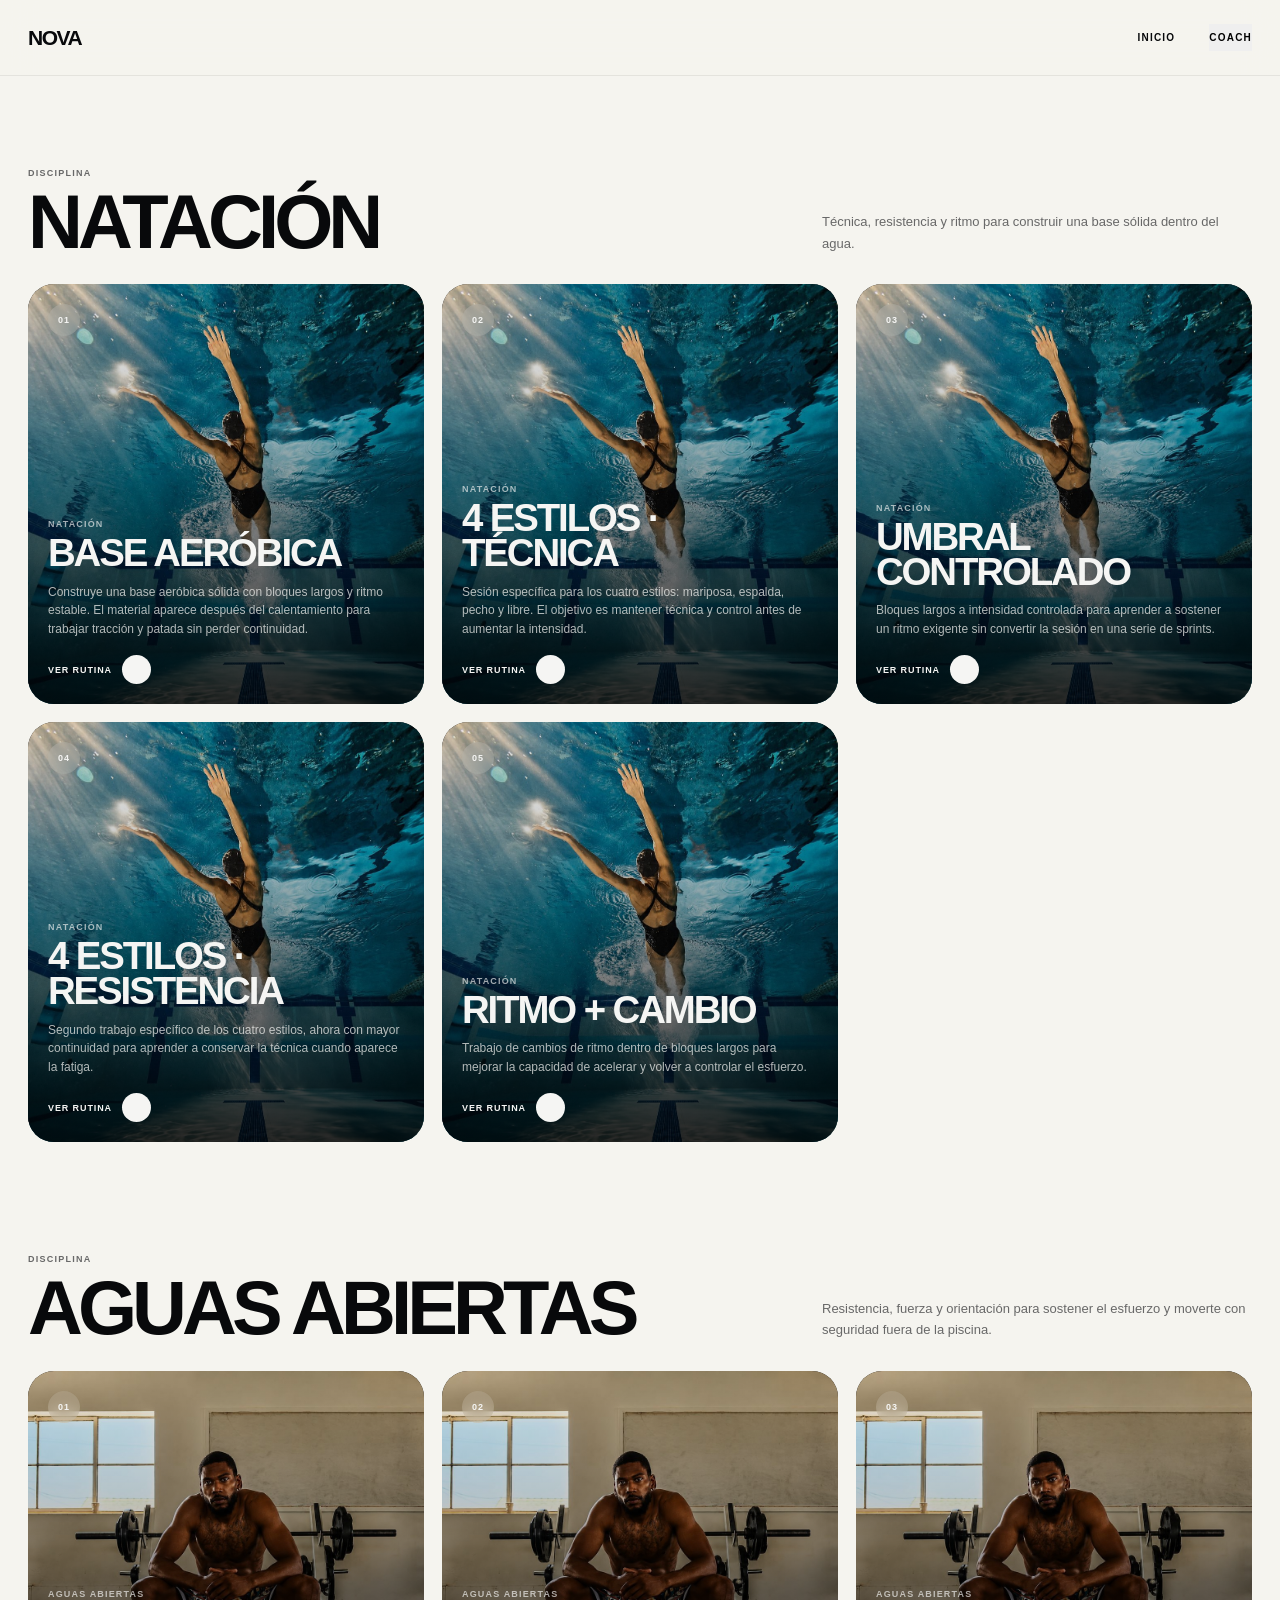
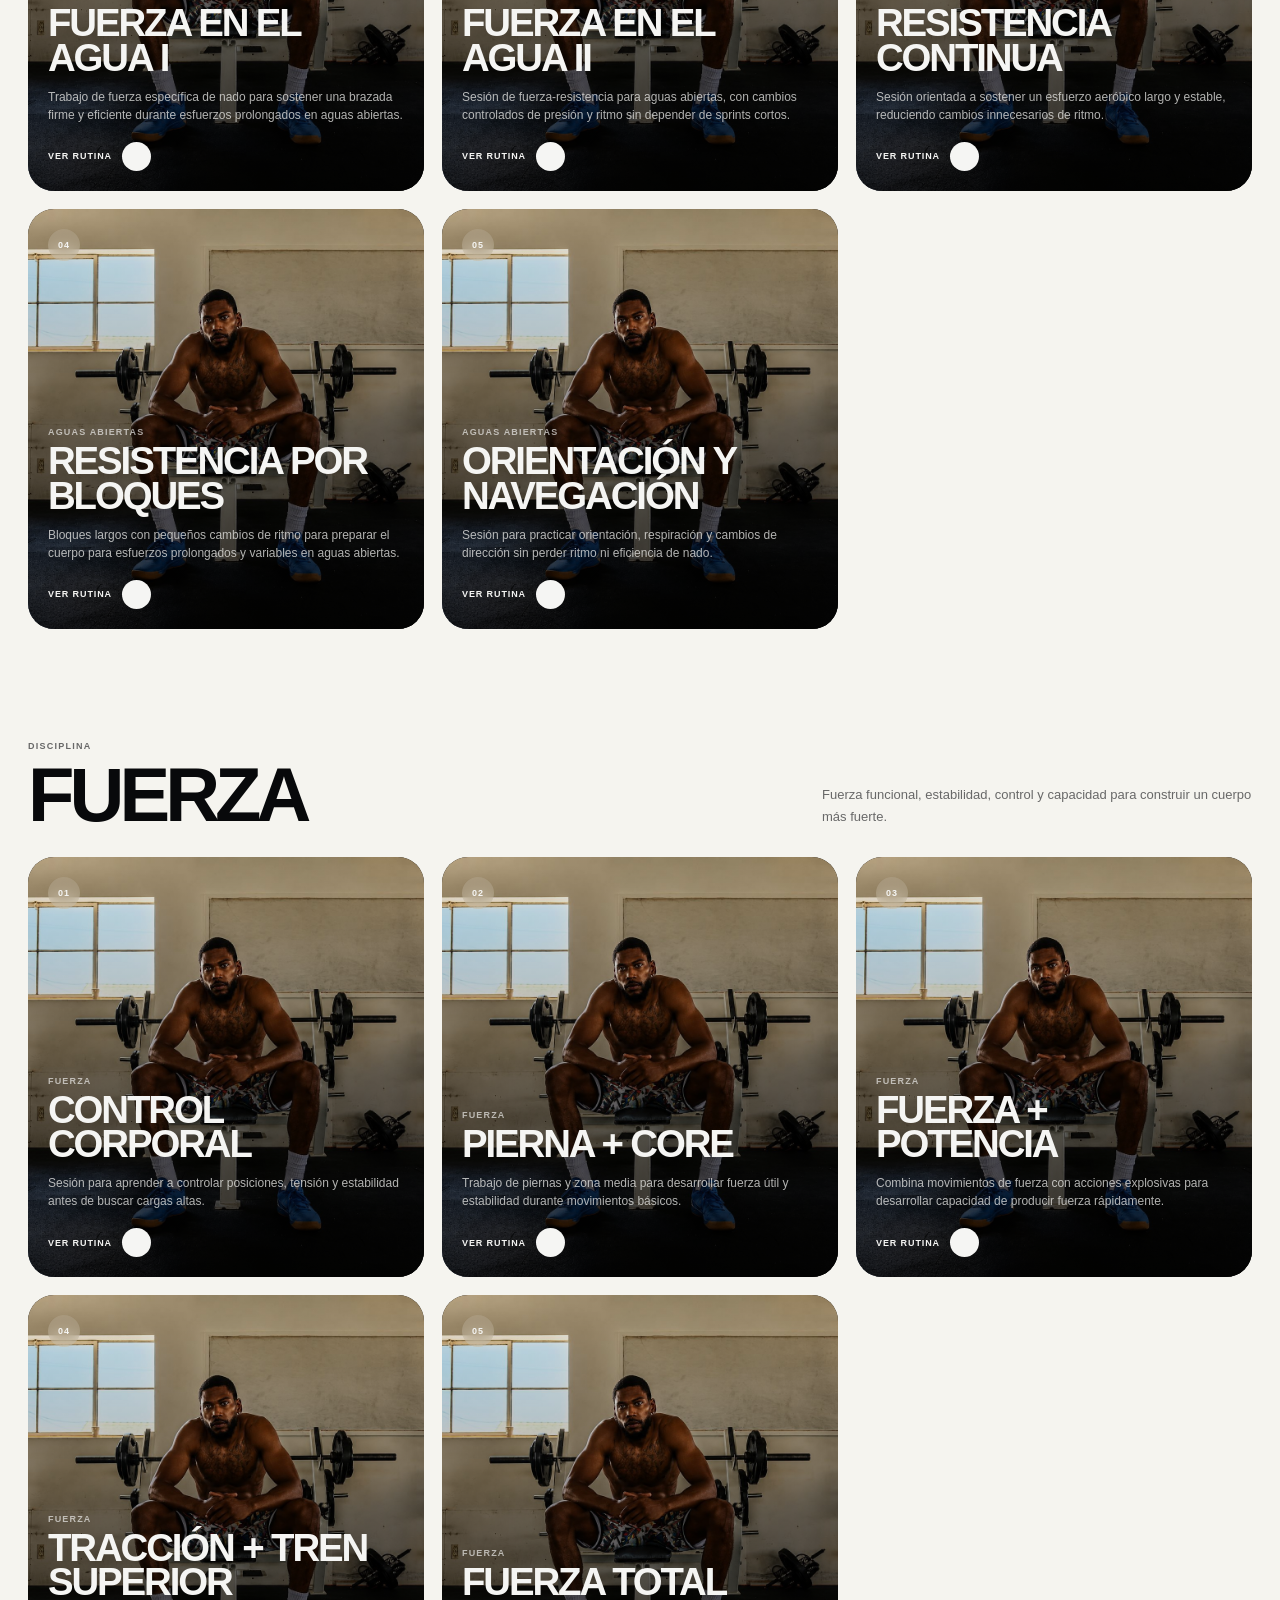
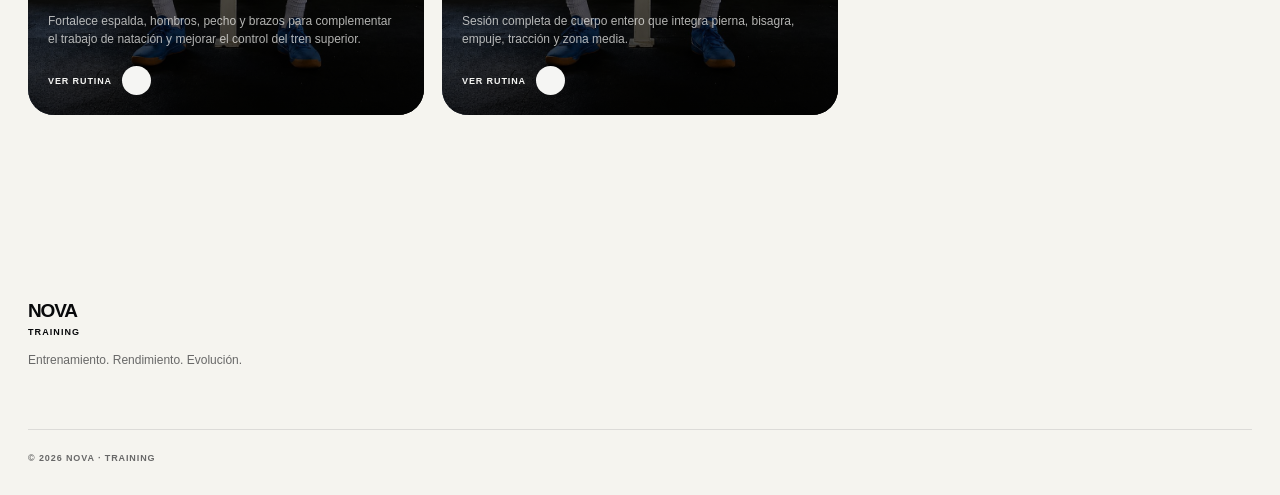
==== commit b2620601: "Update print statement from 'Hello' to 'Goodbye'" ====
--- a/training.html
+++ b/training.html
@@ -16,1329 +16,6 @@
         rel="stylesheet"
         href="css/training.css"
     >
-
-    <style>
-
-        /* =====================================================
-           NOVA · TRAINING · CARTAS SECUNDARIAS
-        ====================================================== */
-
-        .nova-training-extra-section {
-
-            width: min(
-                var(--nova-max-width, 1309px),
-                calc(100% - 56px)
-            );
-
-            margin: 0 auto;
-
-            padding:
-                0 0 90px;
-
-        }
-
-
-        /* =====================================================
-           COACH · TARJETA COMPACTA
-        ====================================================== */
-
-        .nova-training-extra-grid {
-
-            display: grid;
-
-            grid-template-columns:
-                minmax(0, 1fr);
-
-            gap: 20px;
-
-        }
-
-
-        .nova-coach-pill {
-
-            position: relative;
-
-            min-height: 190px;
-
-            display: flex;
-
-            align-items: center;
-
-            justify-content: space-between;
-
-            gap: 30px;
-
-            padding: 28px;
-
-            overflow: hidden;
-
-            border-radius:
-                var(--nova-radius-lg, 26px);
-
-            background:
-                var(--nova-bg-alt, #e9e8e2);
-
-            color:
-                var(--nova-black, #111111);
-
-        }
-
-
-        .nova-coach-pill-top {
-
-            display: contents;
-
-        }
-
-
-        .nova-coach-pill-label {
-
-            font-size: 10px;
-
-            font-weight: 800;
-
-            letter-spacing: .13em;
-
-            text-transform: uppercase;
-
-            color:
-                var(--nova-gray, #686868);
-
-        }
-
-
-        .nova-coach-pill-content {
-
-            display: flex;
-
-            flex-direction: column;
-
-            justify-content: center;
-
-            min-width: 0;
-
-            margin: 0;
-
-            padding: 0;
-
-        }
-
-
-        .nova-coach-pill-content > .nova-coach-pill-label {
-
-            margin-bottom: 8px;
-
-        }
-
-
-        .nova-coach-pill-content h3 {
-
-            margin: 0 0 8px;
-
-            font-size: clamp(
-                30px,
-                4vw,
-                48px
-            );
-
-            line-height: .92;
-
-            letter-spacing: -.05em;
-
-        }
-
-
-        .nova-coach-pill-content p {
-
-            margin: 0;
-
-            max-width: 480px;
-
-            font-size: 13px;
-
-            line-height: 1.5;
-
-            color:
-                var(--nova-gray, #686868);
-
-        }
-
-
-        .nova-coach-pill-action {
-
-            display: inline-flex;
-
-            align-items: center;
-
-            gap: 10px;
-
-            width: fit-content;
-
-            margin-top: 17px;
-
-            padding: 0;
-
-            border: 0;
-
-            background: transparent;
-
-            color:
-                var(--nova-black, #111111);
-
-            font: inherit;
-
-            font-size: 10px;
-
-            font-weight: 800;
-
-            letter-spacing: .08em;
-
-            text-transform: uppercase;
-
-            cursor: pointer;
-
-        }
-
-
-        .nova-coach-pill-action span:last-child {
-
-            display: inline-flex;
-
-            align-items: center;
-
-            justify-content: center;
-
-            width: 28px;
-
-            height: 28px;
-
-            border-radius: 50%;
-
-            background:
-                var(--nova-black, #111111);
-
-            color:
-                #fff;
-
-        }
-
-
-        /* =====================================================
-           FOTO · ÚNICO ELEMENTO VISUAL DEL COACH
-        ====================================================== */
-
-        .nova-coach-photo-button {
-
-            order: 2;
-
-            width: 122px;
-
-            height: 122px;
-
-            min-width: 122px;
-
-            padding: 0;
-
-            border: 0;
-
-            border-radius: 50%;
-
-            overflow: hidden;
-
-            background:
-                #111;
-
-            cursor: pointer;
-
-            flex-shrink: 0;
-
-            box-shadow:
-                0 10px 28px rgba(0,0,0,.14);
-
-        }
-
-
-        .nova-coach-photo-button img {
-
-            width: 100%;
-
-            height: 100%;
-
-            display: block;
-
-            object-fit: cover;
-
-        }
-
-
-        /* =====================================================
-           ROUTINE SECTIONS
-        ====================================================== */
-
-        .nova-training-section {
-
-            width: min(
-                var(--nova-max-width, 1309px),
-                calc(100% - 56px)
-            );
-
-            margin:
-                0 auto 100px;
-
-        }
-
-
-        .nova-training-section-header {
-
-            margin-bottom: 28px;
-
-        }
-
-
-        .nova-training-section-header p {
-
-            max-width: 560px;
-
-        }
-
-
-        .nova-training-grid {
-
-            display: grid;
-
-            grid-template-columns:
-                repeat(3, minmax(0, 1fr));
-
-            gap: 18px;
-
-        }
-
-
-        /* =====================================================
-           RUTINAS · TARJETAS VERTICALES
-        ====================================================== */
-
-        .nova-training-card {
-
-            position: relative;
-
-            min-height: 420px;
-
-            display: flex;
-
-            flex-direction: column;
-
-            justify-content: flex-end;
-
-            overflow: hidden;
-
-            border-radius:
-                var(--nova-radius-lg, 26px);
-
-            background:
-                var(--nova-black, #111111);
-
-            color:
-                #fff;
-
-            isolation: isolate;
-
-        }
-
-
-        .nova-training-card-image {
-
-            position: absolute;
-
-            inset: 0;
-
-            z-index: -2;
-
-            background-position: center;
-
-            background-size: cover;
-
-            background-repeat: no-repeat;
-
-        }
-
-
-        .nova-training-card-overlay {
-
-            position: absolute;
-
-            inset: 0;
-
-            z-index: -1;
-
-            background:
-                linear-gradient(
-                    to bottom,
-                    rgba(0,0,0,.04) 15%,
-                    rgba(0,0,0,.28) 45%,
-                    rgba(0,0,0,.88) 100%
-                );
-
-        }
-
-
-        .nova-training-card-top {
-
-            position: absolute;
-
-            top: 22px;
-
-            left: 22px;
-
-            right: 22px;
-
-            display: flex;
-
-            justify-content: space-between;
-
-            align-items: center;
-
-        }
-
-
-        .nova-training-card-top span {
-
-            display: inline-flex;
-
-            align-items: center;
-
-            justify-content: center;
-
-            width: 34px;
-
-            height: 34px;
-
-            border: 1px solid
-                rgba(255,255,255,.35);
-
-            border-radius: 50%;
-
-            font-size: 10px;
-
-            font-weight: 800;
-
-            letter-spacing: .04em;
-
-        }
-
-
-        .nova-training-card-content {
-
-            padding: 24px;
-
-        }
-
-
-        .nova-training-card-label {
-
-            margin-bottom: 9px;
-
-            font-size: 9px;
-
-            font-weight: 800;
-
-            letter-spacing: .13em;
-
-            text-transform: uppercase;
-
-            color:
-                rgba(255,255,255,.68);
-
-        }
-
-
-        .nova-training-card-content h3 {
-
-            margin: 0 0 10px;
-
-            max-width: 260px;
-
-            font-size: clamp(
-                25px,
-                2.5vw,
-                35px
-            );
-
-            line-height: .94;
-
-            letter-spacing: -.045em;
-
-        }
-
-
-        .nova-training-card-content p {
-
-            margin: 0;
-
-            max-width: 290px;
-
-            font-size: 12px;
-
-            line-height: 1.55;
-
-            color:
-                rgba(255,255,255,.74);
-
-        }
-
-
-        .nova-training-card-button {
-
-            display: inline-flex;
-
-            align-items: center;
-
-            gap: 10px;
-
-            margin-top: 18px;
-
-            padding: 0;
-
-            border: 0;
-
-            background: transparent;
-
-            color: #fff;
-
-            font: inherit;
-
-            font-size: 9px;
-
-            font-weight: 800;
-
-            letter-spacing: .10em;
-
-            text-transform: uppercase;
-
-            cursor: pointer;
-
-        }
-
-
-        .nova-training-card-button span:last-child {
-
-            display: inline-flex;
-
-            align-items: center;
-
-            justify-content: center;
-
-            width: 27px;
-
-            height: 27px;
-
-            border-radius: 50%;
-
-            background: #fff;
-
-            color:
-                var(--nova-black, #111111);
-
-        }
-
-
-        /* =====================================================
-           INFORMATION MODAL
-        ====================================================== */
-
-        .nova-info-modal {
-
-            position: fixed;
-
-            inset: 0;
-
-            z-index: 6000;
-
-            display: flex;
-
-            align-items: center;
-
-            justify-content: center;
-
-            padding: 24px;
-
-            opacity: 0;
-
-            visibility: hidden;
-
-            pointer-events: none;
-
-        }
-
-
-        .nova-info-modal.is-open {
-
-            opacity: 1;
-
-            visibility: visible;
-
-            pointer-events: auto;
-
-        }
-
-
-        .nova-info-modal-overlay {
-
-            position: absolute;
-
-            inset: 0;
-
-            background:
-                rgba(0,0,0,.58);
-
-            backdrop-filter:
-                blur(12px);
-
-            -webkit-backdrop-filter:
-                blur(12px);
-
-        }
-
-
-        .nova-info-modal-panel {
-
-            position: relative;
-
-            width: min(
-                760px,
-                100%
-            );
-
-            max-height:
-                min(850px, calc(100vh - 48px));
-
-            overflow-y: auto;
-
-            border-radius:
-                var(--nova-radius-lg, 26px);
-
-            background:
-                var(--nova-bg, #f5f4ef);
-
-            color:
-                var(--nova-black, #111111);
-
-            box-shadow:
-                0 35px 100px rgba(0,0,0,.25);
-
-        }
-
-
-        .nova-info-modal-close {
-
-            position: absolute;
-
-            top: 18px;
-
-            right: 18px;
-
-            z-index: 5;
-
-            width: 42px;
-
-            height: 42px;
-
-            border: 0;
-
-            border-radius: 50%;
-
-            background:
-                rgba(17,17,17,.08);
-
-            color:
-                var(--nova-black, #111111);
-
-            font-size: 26px;
-
-            line-height: 1;
-
-            cursor: pointer;
-
-        }
-
-
-        .nova-info-modal-content {
-
-            padding: 48px;
-
-        }
-
-
-        .nova-info-modal-eyebrow {
-
-            margin-bottom: 12px;
-
-            font-size: 10px;
-
-            font-weight: 800;
-
-            letter-spacing: .14em;
-
-            color:
-                var(--nova-gray, #686868);
-
-        }
-
-
-        .nova-info-modal-content h2 {
-
-            margin: 0 0 22px;
-
-            max-width: 620px;
-
-            font-size: clamp(
-                40px,
-                6vw,
-                68px
-            );
-
-            line-height: .92;
-
-            letter-spacing: -.055em;
-
-        }
-
-
-        .nova-info-modal-content p {
-
-            max-width: 650px;
-
-            margin: 0 0 18px;
-
-            font-size: 15px;
-
-            line-height: 1.7;
-
-            color:
-                var(--nova-gray, #686868);
-
-        }
-
-
-        /* =====================================================
-           COACH MODAL · SIN FOTOGRAFÍA
-        ====================================================== */
-
-        .nova-coach-modal-grid {
-
-            display: block;
-
-        }
-
-
-        .nova-coach-modal-photo {
-
-            display: none;
-
-        }
-
-
-        .nova-coach-modal-copy p {
-
-            margin: 0 0 18px;
-
-            font-size: 14px;
-
-            line-height: 1.7;
-
-            color:
-                var(--nova-gray, #686868);
-
-        }
-
-
-        .nova-coach-modal-role {
-
-            display: inline-flex;
-
-            padding: 8px 12px;
-
-            border-radius: 999px;
-
-            background:
-                var(--nova-black, #111111);
-
-            color:
-                #fff;
-
-            font-size: 9px;
-
-            font-weight: 800;
-
-            letter-spacing: .08em;
-
-            text-transform: uppercase;
-
-            margin-bottom: 22px;
-
-        }
-
-
-        .nova-coach-modal-list {
-
-            display: grid;
-
-            gap: 0;
-
-            margin-top: 28px;
-
-        }
-
-
-        .nova-coach-modal-list div {
-
-            padding:
-                16px 0;
-
-            border-top:
-                1px solid
-                rgba(17,17,17,.10);
-
-            font-size: 12px;
-
-            line-height: 1.55;
-
-        }
-
-
-        .nova-coach-modal-list div:last-child {
-
-            border-bottom:
-                1px solid
-                rgba(17,17,17,.10);
-
-        }
-
-
-        .nova-coach-modal-list strong {
-
-            display: block;
-
-            margin-bottom: 5px;
-
-            font-size: 10px;
-
-            letter-spacing: .08em;
-
-            text-transform: uppercase;
-
-        }
-
-
-        /* =====================================================
-           INFORMACIÓN SECUNDARIA
-        ====================================================== */
-
-        .nova-card-secondary {
-
-            display: none;
-
-            margin-top: 18px;
-
-            padding-top: 18px;
-
-            border-top:
-                1px solid
-                rgba(17,17,17,.12);
-
-        }
-
-
-        .nova-card-secondary.is-visible {
-
-            display: block;
-
-        }
-
-
-        .nova-card-secondary p {
-
-            margin: 0 0 12px;
-
-            font-size: 12px;
-
-            line-height: 1.6;
-
-            color:
-                var(--nova-gray, #686868);
-
-        }
-
-
-        .nova-card-secondary-title {
-
-            margin-bottom: 8px;
-
-            font-size: 10px;
-
-            font-weight: 800;
-
-            letter-spacing: .12em;
-
-            text-transform: uppercase;
-
-        }
-
-
-        body.nova-info-modal-open {
-
-            overflow: hidden;
-
-        }
-
-
-        /* =====================================================
-           FOOTER MINIMAL
-        ====================================================== */
-
-        .nova-footer {
-
-            width:
-                min(
-                    var(--nova-max-width, 1309px),
-                    calc(100% - 56px)
-                );
-
-            margin:
-                0 auto;
-
-            padding:
-                90px 0 32px;
-
-        }
-
-
-        .nova-footer-main {
-
-            display: flex;
-
-            align-items: flex-end;
-
-            justify-content: space-between;
-
-            gap: 30px;
-
-        }
-
-
-        .nova-footer-brand {
-
-            display: grid;
-
-            gap: 6px;
-
-        }
-
-
-        .nova-footer-brand strong {
-
-            font-size: 18px;
-
-            font-weight: 900;
-
-            letter-spacing: -.04em;
-
-        }
-
-
-        .nova-footer-brand span {
-
-            font-size: 11px;
-
-            font-weight: 800;
-
-            letter-spacing: .10em;
-
-            text-transform: uppercase;
-
-        }
-
-
-        .nova-footer-brand p {
-
-            margin: 8px 0 0;
-
-            font-size: 13px;
-
-            color:
-                var(--nova-gray, #686868);
-
-        }
-
-
-        .nova-footer-bottom {
-
-            display: flex;
-
-            justify-content: space-between;
-
-            gap: 20px;
-
-            margin-top: 70px;
-
-            padding-top: 18px;
-
-            border-top:
-                1px solid
-                rgba(17,17,17,.10);
-
-            font-size: 10px;
-
-            font-weight: 800;
-
-            letter-spacing: .08em;
-
-            text-transform: uppercase;
-
-            color:
-                var(--nova-gray, #686868);
-
-        }
-
-
-        /* =====================================================
-           RESPONSIVE
-        ====================================================== */
-
-        @media (max-width: 900px) {
-
-            .nova-training-extra-section,
-            .nova-training-section {
-
-                width:
-                    calc(100% - 32px);
-
-            }
-
-
-            .nova-training-grid {
-
-                grid-template-columns:
-                    repeat(3, minmax(0, 1fr));
-
-                gap: 12px;
-
-            }
-
-
-            .nova-training-card {
-
-                min-height:
-                    360px;
-
-            }
-
-
-            .nova-training-card-content {
-
-                padding: 18px;
-
-            }
-
-
-            .nova-training-card-content h3 {
-
-                font-size:
-                    24px;
-
-            }
-
-
-            .nova-training-card-content p {
-
-                font-size:
-                    11px;
-
-            }
-
-
-            .nova-coach-pill {
-
-                min-height:
-                    175px;
-
-            }
-
-        }
-
-
-        @media (max-width: 640px) {
-
-            .nova-training-extra-section,
-            .nova-training-section {
-
-                width:
-                    calc(100% - 32px);
-
-            }
-
-
-            .nova-training-extra-section {
-
-                padding-bottom:
-                    65px;
-
-            }
-
-
-            .nova-training-section {
-
-                margin-bottom:
-                    72px;
-
-            }
-
-
-            .nova-coach-pill {
-
-                min-height:
-                    170px;
-
-                padding:
-                    21px;
-
-                gap:
-                    18px;
-
-                border-radius:
-                    20px;
-
-            }
-
-
-            .nova-coach-photo-button {
-
-                width:
-                    92px;
-
-                height:
-                    92px;
-
-                min-width:
-                    92px;
-
-            }
-
-
-            .nova-coach-pill-content h3 {
-
-                font-size:
-                    31px;
-
-            }
-
-
-            .nova-coach-pill-content p {
-
-                font-size:
-                    11px;
-
-            }
-
-
-            .nova-coach-pill-action {
-
-                margin-top:
-                    13px;
-
-            }
-
-
-            .nova-training-grid {
-
-                grid-template-columns:
-                    1fr;
-
-                gap:
-                    14px;
-
-            }
-
-
-            .nova-training-card {
-
-                min-height:
-                    310px;
-
-                border-radius:
-                    20px;
-
-            }
-
-
-            .nova-training-card-content {
-
-                padding:
-                    21px;
-
-            }
-
-
-            .nova-training-card-content h3 {
-
-                max-width:
-                    320px;
-
-                font-size:
-                    30px;
-
-            }
-
-
-            .nova-training-card-content p {
-
-                max-width:
-                    340px;
-
-                font-size:
-                    12px;
-
-            }
-
-
-            .nova-info-modal {
-
-                align-items:
-                    flex-end;
-
-                padding:
-                    12px;
-
-            }
-
-
-            .nova-info-modal-panel {
-
-                max-height:
-                    calc(100vh - 24px);
-
-                border-radius:
-                    22px;
-
-            }
-
-
-            .nova-info-modal-content {
-
-                padding:
-                    42px 22px 28px;
-
-            }
-
-
-            .nova-info-modal-content h2 {
-
-                font-size:
-                    42px;
-
-            }
-
-
-            .nova-footer {
-
-                width:
-                    calc(100% - 32px);
-
-                padding-top:
-                    60px;
-
-            }
-
-
-            .nova-footer-main {
-
-                display:
-                    block;
-
-            }
-
-
-            .nova-footer-bottom {
-
-                display:
-                    grid;
-
-                gap:
-                    8px;
-
-                margin-top:
-                    45px;
-
-            }
-
-        }
-
-
-        @media (max-width: 390px) {
-
-            .nova-coach-pill {
-
-                min-height:
-                    160px;
-
-            }
-
-
-            .nova-coach-photo-button {
-
-                width:
-                    78px;
-
-                height:
-                    78px;
-
-                min-width:
-                    78px;
-
-            }
-
-
-            .nova-coach-pill-content h3 {
-
-                font-size:
-                    27px;
-
-            }
-
-
-            .nova-coach-pill-content p {
-
-                display:
-                    none;
-
-            }
-
-
-            .nova-training-card {
-
-                min-height:
-                    295px;
-
-            }
-
-        }
-
-
-        @media (prefers-reduced-motion: reduce) {
-
-            .nova-info-modal,
-            .nova-info-modal-panel,
-            .nova-training-extra-card,
-            .nova-coach-photo-button {
-
-                transition:
-                    none !important;
-
-            }
-
-        }
-
-    </style>
 
 </head>
 
@@ -1407,6 +84,15 @@
                     INICIO
                 </a>
 
+
+                <button
+                    type="button"
+                    class="nova-nav-link js-open-coach"
+                    aria-label="Ver información del Coach"
+                >
+                    COACH
+                </button>
+
             </nav>
 
 
@@ -1482,6 +168,27 @@
 
                 </a>
 
+
+                <button
+                    type="button"
+                    class="nova-menu-link js-open-coach"
+                    aria-label="Ver información del Coach"
+                >
+
+                    <span class="nova-menu-number">
+                        02
+                    </span>
+
+                    <strong>
+                        COACH
+                    </strong>
+
+                    <span class="nova-menu-arrow">
+                        →
+                    </span>
+
+                </button>
+
             </nav>
 
 
@@ -1503,109 +210,7 @@
 
 
         <!-- =================================================
-             01 · COACH
-        ================================================== -->
-
-        <section class="nova-training-extra-section">
-
-            <div class="nova-training-section-header">
-
-                <div>
-
-                    <div class="nova-eyebrow">
-                        NOVA · COACH
-                    </div>
-
-                    <h2>
-                        COACH
-                    </h2>
-
-                </div>
-
-                <p>
-                    Información del coach y la forma en que NOVA
-                    acompaña cada proceso.
-                </p>
-
-            </div>
-
-
-            <div class="nova-training-extra-grid">
-
-                <article
-                    class="nova-coach-pill nova-training-extra-card"
-                    id="coachCard"
-                    data-secondary-card="coach"
-                >
-
-                    <div class="nova-coach-pill-top">
-
-                        <div class="nova-coach-pill-label">
-                            COACH NOVA
-                        </div>
-
-
-                        <button
-                            type="button"
-                            class="nova-coach-photo-button"
-                            id="coachPhotoButton"
-                            aria-label="Ver información del coach"
-                        >
-
-                            <img
-                                src="img/perfil1.jpeg"
-                                alt="Coach Alan Espinosa"
-                            >
-
-                        </button>
-
-                    </div>
-
-
-                    <div class="nova-coach-pill-content">
-
-                        <div class="nova-coach-pill-label">
-                            ALAN ESPINOSA
-                        </div>
-
-                        <h3>
-                            Entrena<br>
-                            con intención.
-                        </h3>
-
-                        <p>
-                            Natación, aguas abiertas y fuerza
-                            funcional.
-                        </p>
-
-
-                        <button
-                            type="button"
-                            class="nova-coach-pill-action"
-                            id="coachInfoButton"
-                        >
-
-                            <span>
-                                CONOCER AL COACH
-                            </span>
-
-                            <span>
-                                →
-                            </span>
-
-                        </button>
-
-                    </div>
-
-                </article>
-
-            </div>
-
-        </section>
-
-
-        <!-- =================================================
-             02 · NATACIÓN
+             NATACIÓN
         ================================================== -->
 
         <section
@@ -1618,7 +223,7 @@
                 <div>
 
                     <div class="nova-eyebrow">
-                        01 · DISCIPLINA
+                        DISCIPLINA
                     </div>
 
                     <h2>
@@ -1644,7 +249,46 @@
 
 
         <!-- =================================================
-             03 · FUERZA
+             AGUAS ABIERTAS
+        ================================================== -->
+
+        <section
+            class="nova-training-section"
+            id="aguas-abiertas"
+        >
+
+            <div class="nova-training-section-header">
+
+                <div>
+
+                    <div class="nova-eyebrow">
+                        DISCIPLINA
+                    </div>
+
+                    <h2>
+                        AGUAS ABIERTAS
+                    </h2>
+
+                </div>
+
+                <p>
+                    Resistencia, fuerza y orientación para sostener
+                    el esfuerzo y moverte con seguridad fuera de la piscina.
+                </p>
+
+            </div>
+
+
+            <div
+                class="nova-training-grid"
+                id="openWaterRoutineGrid"
+            ></div>
+
+        </section>
+
+
+        <!-- =================================================
+             FUERZA
         ================================================== -->
 
         <section
@@ -1657,7 +301,7 @@
                 <div>
 
                     <div class="nova-eyebrow">
-                        02 · DISCIPLINA
+                        DISCIPLINA
                     </div>
 
                     <h2>
@@ -1841,6 +485,40 @@
 
                 </div>
 
+
+                <!-- =============================================
+                     COACH · SOLO ESTÉTICO DENTRO DE LA RUTINA
+                ============================================== -->
+
+                <div
+                    class="nova-routine-modal-coach-pill"
+                    aria-hidden="true"
+                >
+
+                    <div class="nova-routine-modal-coach-photo">
+
+                        <img
+                            src="img/perfil1.jpeg"
+                            alt=""
+                        >
+
+                    </div>
+
+
+                    <div class="nova-routine-modal-coach-copy">
+
+                        <span>
+                            COACH
+                        </span>
+
+                        <strong>
+                            ALAN ESPINOSA
+                        </strong>
+
+                    </div>
+
+                </div>
+
             </div>
 
         </div>
@@ -1850,7 +528,6 @@
 
     <!-- =====================================================
          NOVA · COACH MODAL
-         SIN FOTOGRAFÍA
     ====================================================== -->
 
     <div
@@ -1886,6 +563,17 @@
 
                 <div class="nova-coach-modal-grid">
 
+
+                    <div class="nova-coach-modal-photo">
+
+                        <img
+                            src="img/perfil1.jpeg"
+                            alt="Coach Alan Espinosa"
+                        >
+
+                    </div>
+
+
                     <div class="nova-coach-modal-copy">
 
                         <div class="nova-info-modal-eyebrow">
@@ -1896,6 +584,10 @@
                             Alan<br>
                             Espinosa.
                         </h2>
+
+                        <div class="nova-coach-modal-role">
+                            Coach NOVA
+                        </div>
 
 
                         <p>
@@ -1963,6 +655,7 @@
 
     <!-- =====================================================
          NOVA · FOOTER
+         SOLO INFORMACIÓN PRINCIPAL
     ====================================================== -->
 
     <footer class="nova-footer">
@@ -1991,7 +684,7 @@
         <div class="nova-footer-bottom">
 
             <span>
-                © 2026 NOVANOVA · TRAINING
+                © 2026 NOVA · TRAINING
             </span>
 
         </div>
@@ -2012,7 +705,6 @@
 
                 /* =================================================
                    PAGE TRANSITION
-                   SIN ANIMACIÓN
                 ================================================== */
 
                 const pageTransition =
@@ -2035,8 +727,39 @@
                         return;
                     }
 
-                    window.location.href =
-                        destination;
+                    const title =
+                        link.dataset.pageTitle ||
+                        link.textContent.trim() ||
+                        "NOVA";
+
+                    if (pageTransitionLabel) {
+
+                        pageTransitionLabel.textContent =
+                            title;
+
+                    }
+
+                    document.body.classList.add(
+                        "nova-page-changing"
+                    );
+
+                    if (pageTransition) {
+
+                        pageTransition.classList.add(
+                            "is-active"
+                        );
+
+                    }
+
+                    window.setTimeout(
+                        () => {
+
+                            window.location.href =
+                                destination;
+
+                        },
+                        650
+                    );
 
                 }
 
@@ -2242,73 +965,233 @@
 
                     {
                         number: "01",
-                        title: "TRABAJO FUERTE",
+                        title: "BASE AERÓBICA",
+                        objective: "Resistencia",
+                        duration: "65–70 min",
+                        level: "Base",
+                        description:
+                            "Construye una base aeróbica sólida con bloques largos y ritmo estable. El material aparece después del calentamiento para trabajar tracción y patada sin perder continuidad.",
+                        session: [
+                            "CALENTAMIENTO · 600 m · sin material: 300 m libre suave + 200 m libre progresivo + 100 m espalda.",
+                            "BLOQUE 1 · 800 m · PULL BUOY: 4×200 m libre aeróbico. Coloca el pull buoy entre los muslos durante cada 200 m. 25–30\" de descanso.",
+                            "BLOQUE 2 · 600 m · TABLA + ALETAS: 3×200 m patada de libre. Sostén la tabla al frente y usa las aletas durante cada 200 m. 25\" de descanso.",
+                            "BLOQUE 3 · 400 m · ALETAS: 4×100 m libre a ritmo estable. Usa las aletas durante cada 100 m, concentrándote en mantener una patada continua. 20\" de descanso.",
+                            "AFLOJE · 200 m · sin material: nado muy suave, alternando libre y espalda."
+                        ],
+                        material:
+                            "TABLA: se usa en el Bloque 2 para las 3×200 m de patada. PULL BUOY: se coloca entre los muslos en el Bloque 1 durante las 4×200 m. ALETAS: se usan en los Bloques 2 y 3. Si no tienes material, no hay problema: Bloque 1 se hace nadando libre normal; Bloque 2 se hace patada de libre sin tabla, con brazos extendidos al frente; Bloque 3 se hace libre sin aletas manteniendo una patada activa.",
+                        focus:
+                            "Ritmo aeróbico, posición del cuerpo y capacidad de sostener metros sin perder eficiencia."
+                    },
+
+                    {
+                        number: "02",
+                        title: "4 ESTILOS · TÉCNICA",
+                        objective: "Técnica",
+                        duration: "65–75 min",
+                        level: "Intermedio",
+                        description:
+                            "Sesión específica para los cuatro estilos: mariposa, espalda, pecho y libre. El objetivo es mantener técnica y control antes de aumentar la intensidad.",
+                        session: [
+                            "CALENTAMIENTO · 600 m · sin material: 300 m libre + 100 m espalda + 100 m pecho + 100 m libre progresivo.",
+                            "BLOQUE 1 · 400 m · 4×100 m, uno por estilo: 100 m mariposa + 100 m espalda + 100 m pecho + 100 m libre. 25–30\" de descanso entre repeticiones.",
+                            "BLOQUE 2 · 800 m · 4×200 m: cada 200 m = 100 m del estilo correspondiente + 100 m libre controlado. Orden: mariposa, espalda, pecho, libre. 30\" de descanso.",
+                            "BLOQUE 3 · 400 m · PULL BUOY: 4×100 m libre. Coloca el pull buoy entre los muslos para aislar la tracción y mantener el cuerpo alineado. 20\" de descanso.",
+                            "BLOQUE 4 · 400 m · TABLA + ALETAS: 4×100 m de patada, alternando libre y espalda. Tabla al frente en libre; en espalda, sostén la tabla sobre los muslos o realiza la patada sin tabla si resulta incómodo. Aletas durante los 400 m.",
+                            "AFLOJE · 200 m · sin material: muy suave, eligiendo libre o espalda."
+                        ],
+                        material:
+                            "PULL BUOY: Bloque 3, 4×100 m libre. TABLA: Bloque 4, principalmente en patada de libre. ALETAS: Bloque 4 durante las 4×100 m. En los cuatro estilos del Bloque 1 y Bloque 2 no se usa material. Si no tienes material, el Bloque 3 se hace libre normal concentrando la atención en la tracción y el Bloque 4 se hace patada sin aletas; la tabla puede sustituirse por brazos extendidos al frente.",
+                        focus:
+                            "Calidad técnica de mariposa, espalda, pecho y libre; cada estilo debe conservar su mecánica antes de buscar velocidad."
+                    },
+
+                    {
+                        number: "03",
+                        title: "UMBRAL CONTROLADO",
                         objective: "Umbral",
                         duration: "65–70 min",
                         level: "Rendimiento",
                         description:
-                            "Sesión orientada a sostener esfuerzos altos durante bloques largos, buscando control del ritmo y tolerancia al esfuerzo.",
+                            "Bloques largos a intensidad controlada para aprender a sostener un ritmo exigente sin convertir la sesión en una serie de sprints.",
                         session: [
-                            "300m libre continuo",
-                            "4×100m · progresivos · 20\" descanso",
-                            "4×200m · ritmo fuerte controlado · 30\" descanso",
-                            "3×200m · ritmo alto · 30\" descanso",
-                            "2×100m · fuertes · 25\" descanso",
-                            "200m suave"
+                            "CALENTAMIENTO · 600 m · sin material: 300 m libre suave + 200 m libre progresivo + 100 m espalda.",
+                            "BLOQUE 1 · 800 m · PULL BUOY: 4×200 m libre a ritmo de umbral controlado. Pull buoy entre los muslos durante cada 200 m. 30\" de descanso.",
+                            "BLOQUE 2 · 600 m · ALETAS: 3×200 m libre. Usa las aletas para mantener una posición alta y una patada constante; los primeros 100 m controlados y los segundos 100 m ligeramente más fuertes. 30\" de descanso.",
+                            "BLOQUE 3 · 400 m · TABLA + ALETAS: 4×100 m patada de libre fuerte pero sostenible. Tabla al frente y aletas durante toda la repetición. 25\" de descanso.",
+                            "BLOQUE 4 · 400 m · sin material: 2×200 m libre a ritmo sostenido. 30\" de descanso.",
+                            "AFLOJE · 200 m · sin material: nado suave."
                         ],
                         material:
-                            "Pull buoy en 2×200m si se desea aumentar el trabajo de tracción.",
+                            "PULL BUOY: Bloque 1, 4×200 m. ALETAS: Bloques 2 y 3. TABLA: Bloque 3. Si no hay material, realiza los 4×200 m nadando libre normal; sustituye las 3×200 m con aletas por libre manteniendo una patada constante y el bloque de tabla por patada sin tabla, brazos extendidos al frente.",
                         focus:
-                            "Sostener intensidad sin perder técnica ni convertir cada repetición en un sprint."
+                            "Encontrar un ritmo fuerte que puedas sostener con técnica estable y respiración controlada."
                     },
 
+                    {
+                        number: "04",
+                        title: "4 ESTILOS · RESISTENCIA",
+                        objective: "Resistencia técnica",
+                        duration: "70–75 min",
+                        level: "Intermedio",
+                        description:
+                            "Segundo trabajo específico de los cuatro estilos, ahora con mayor continuidad para aprender a conservar la técnica cuando aparece la fatiga.",
+                        session: [
+                            "CALENTAMIENTO · 600 m · sin material: 200 m libre + 200 m espalda + 100 m pecho + 100 m libre.",
+                            "BLOQUE 1 · 800 m · 4×200 m: 100 m mariposa + 100 m libre / 100 m espalda + 100 m libre / 100 m pecho + 100 m libre / 200 m libre. 30\" de descanso.",
+                            "BLOQUE 2 · 400 m · PULL BUOY: 4×100 m libre, ritmo aeróbico alto. Pull buoy entre los muslos durante cada repetición. 20\" de descanso.",
+                            "BLOQUE 3 · 600 m · TABLA + ALETAS: 3×200 m patada. 100 m libre + 100 m espalda en cada repetición. Tabla para la parte de libre; para espalda puedes colocarla sobre los muslos. Aletas durante los 600 m. 25\" de descanso.",
+                            "BLOQUE 4 · 400 m · sin material: 4×100 m, uno por estilo, a ritmo técnico sostenido. 20–25\" de descanso.",
+                            "AFLOJE · 200 m · sin material: libre muy suave."
+                        ],
+                        material:
+                            "PULL BUOY: Bloque 2. TABLA + ALETAS: Bloque 3. Los cuatro estilos del Bloque 1 y Bloque 4 son sin material. Si no tienes material, nada igual: sustituye el pull buoy por libre normal y realiza la patada sin tabla ni aletas, manteniendo brazos extendidos y una patada controlada.",
+                        focus:
+                            "Sostener la técnica de los cuatro estilos cuando aumenta el volumen y aparece fatiga."
+                    },
+
+                    {
+                        number: "05",
+                        title: "RITMO + CAMBIO",
+                        objective: "Ritmo",
+                        duration: "65–70 min",
+                        level: "Rendimiento",
+                        description:
+                            "Trabajo de cambios de ritmo dentro de bloques largos para mejorar la capacidad de acelerar y volver a controlar el esfuerzo.",
+                        session: [
+                            "CALENTAMIENTO · 600 m · sin material: 300 m libre + 100 m espalda + 200 m libre progresivo.",
+                            "BLOQUE 1 · 800 m · PULL BUOY: 4×200 m libre. Primer 100 m controlado + segundo 100 m fuerte. Pull buoy durante cada 200 m. 30\" de descanso.",
+                            "BLOQUE 2 · 600 m · TABLA + ALETAS: 3×200 m patada de libre. Primer 100 m cómodo + segundo 100 m fuerte. Tabla al frente y aletas durante cada 200 m. 25\" de descanso.",
+                            "BLOQUE 3 · 400 m · ALETAS: 4×100 m libre. 50 m ritmo estable + 50 m fuerte. Aletas durante cada repetición. 25\" de descanso.",
+                            "BLOQUE 4 · 400 m · sin material: 2×200 m libre fuerte controlado. 30\" de descanso.",
+                            "AFLOJE · 200 m · sin material: muy suave."
+                        ],
+                        material:
+                            "PULL BUOY: Bloque 1. TABLA + ALETAS: Bloque 2. ALETAS: Bloque 3. Si no tienes material, realiza los mismos metros sin equipo; en los bloques de patada, mantén brazos extendidos al frente y genera el movimiento desde la cadera.",
+                        focus:
+                            "Aprender a cambiar de ritmo sin perder la posición del cuerpo, la respiración ni la longitud de brazada."
+                    }
+
+                ];
+
+
+                /* =================================================
+                   AGUAS ABIERTAS
+                ================================================== */
+
+                const openWaterRoutines = [
+
+                    {
+                        number: "01",
+                        title: "FUERZA EN EL AGUA I",
+                        objective: "Fuerza",
+                        duration: "60–65 min",
+                        level: "Intermedio",
+                        description:
+                            "Trabajo de fuerza específica de nado para sostener una brazada firme y eficiente durante esfuerzos prolongados en aguas abiertas.",
+                        session: [
+                            "CALENTAMIENTO · 800 m · 400 m suave + 200 m progresivo + 200 m suave con respiración bilateral.",
+                            "BLOQUE 1 · 4×300 m: 200 m fuerte controlado + 100 m suave. 35\" de descanso.",
+                            "BLOQUE 2 · 4×200 m: brazada firme y ritmo constante. Los primeros 100 m controlados + segundos 100 m fuertes. 30\" de descanso.",
+                            "BLOQUE 3 · 4×100 m: 25–30 m de orientación cada 6–8 brazadas + continuar fuerte hasta completar 100 m. 25\" de descanso.",
+                            "AFLOJE · 300 m suave."
+                        ],
+                        material:
+                            "No requiere material. Si el entorno permite usar pull buoy de forma segura, puede utilizarse en uno de los 4×200 m, pero no es necesario.",
+                        focus:
+                            "Aplicar fuerza desde el agarre y mantener una brazada larga aun cuando aumenta la fatiga."
+                    },
 
                     {
                         number: "02",
-                        title: "VELOCIDAD E INTENSIDAD",
-                        objective: "Velocidad",
-                        duration: "55–60 min",
+                        title: "FUERZA EN EL AGUA II",
+                        objective: "Fuerza específica",
+                        duration: "60–70 min",
                         level: "Rendimiento",
                         description:
-                            "Trabajo de aceleración y velocidad con recuperaciones suficientes para mantener calidad en cada bloque.",
+                            "Sesión de fuerza-resistencia para aguas abiertas, con cambios controlados de presión y ritmo sin depender de sprints cortos.",
                         session: [
-                            "300m libre continuo",
-                            "4×100m · técnica + progresión · 20\" descanso",
-                            "6×100m · ritmo fuerte · 30\" descanso",
-                            "4×200m · 100m controlado + 100m fuerte · 30\" descanso",
-                            "4×100m · máximo controlado · 35\" descanso",
-                            "200m recuperación"
+                            "CALENTAMIENTO · 700 m · 300 m suave + 200 m libre progresivo + 200 m a ritmo cómodo.",
+                            "BLOQUE 1 · 3×300 m: primeros 100 m fuertes + 100 m controlados + 100 m fuertes. 40\" de descanso.",
+                            "BLOQUE 2 · 4×200 m: mantener alta presión de brazada durante todo el bloque. 30\" de descanso.",
+                            "BLOQUE 3 · 3×200 m: 150 m fuertes + 50 m suave, practicando orientación al frente sin levantar demasiado la cabeza. 30\" de descanso.",
+                            "AFLOJE · 300 m suave."
                         ],
                         material:
-                            "Sin material.",
+                            "Sin material obligatorio. El ejercicio se realiza con el peso corporal y la resistencia natural del agua. No es necesario añadir equipo para generar fuerza.",
                         focus:
-                            "Acelerar con control, mantener frecuencia de brazada y conservar una técnica eficiente."
+                            "Fuerza-resistencia, agarre del agua y control de la orientación mientras se mantiene presión en la brazada."
                     },
-
 
                     {
                         number: "03",
-                        title: "FONDO Y CONTROL",
-                        objective: "Fondo",
-                        duration: "70 min",
+                        title: "RESISTENCIA CONTINUA",
+                        objective: "Resistencia",
+                        duration: "70–80 min",
+                        level: "Intermedio",
+                        description:
+                            "Sesión orientada a sostener un esfuerzo aeróbico largo y estable, reduciendo cambios innecesarios de ritmo.",
+                        session: [
+                            "CALENTAMIENTO · 600 m suave.",
+                            "BLOQUE PRINCIPAL · 1,200 m continuos a ritmo aeróbico estable. Cada 200 m realiza una breve revisión de respiración, posición y orientación.",
+                            "BLOQUE 2 · 2×500 m: ritmo estable; los últimos 100 m de cada bloque ligeramente más fuertes. 45\" de descanso.",
+                            "BLOQUE 3 · 400 m continuo suave-moderado.",
+                            "AFLOJE · 300 m muy suave."
+                        ],
+                        material:
+                            "Sin material. La sesión busca que la resistencia provenga de la continuidad del nado y del control del ritmo.",
+                        focus:
+                            "Economía de movimiento, respiración bilateral cuando sea posible y capacidad de sostener un ritmo constante."
+                    },
+
+                    {
+                        number: "04",
+                        title: "RESISTENCIA POR BLOQUES",
+                        objective: "Resistencia",
+                        duration: "70–75 min",
                         level: "Rendimiento",
                         description:
-                            "Sesión de mayor volumen para desarrollar resistencia y capacidad de mantener un ritmo estable durante distancias prolongadas.",
+                            "Bloques largos con pequeños cambios de ritmo para preparar el cuerpo para esfuerzos prolongados y variables en aguas abiertas.",
                         session: [
-                            "300m libre continuo",
-                            "2×300m · libre aeróbico · 30\" descanso",
-                            "4×200m · ritmo constante · 30\" descanso",
-                            "2×300m · ritmo medio · 35\" descanso",
-                            "200m libre suave"
+                            "CALENTAMIENTO · 700 m · 300 m suave + 200 m progresivo + 200 m cómodo.",
+                            "BLOQUE 1 · 3×400 m: 300 m ritmo aeróbico + 100 m moderadamente fuerte. 40\" de descanso.",
+                            "BLOQUE 2 · 3×300 m: 200 m estable + 100 m fuerte controlado. 35\" de descanso.",
+                            "BLOQUE 3 · 2×200 m: ritmo continuo, buscando terminar la segunda repetición al mismo ritmo que la primera. 30\" de descanso.",
+                            "AFLOJE · 300 m suave."
                         ],
                         material:
-                            "Pull buoy opcional en uno de los bloques de 300m.",
+                            "Sin material obligatorio. Si se dispone de pull buoy y se quiere añadir trabajo de tracción, puede usarse únicamente en uno de los 3×300 m; no es necesario para completar la sesión.",
                         focus:
-                            "Regular el esfuerzo, evitar cambios innecesarios de ritmo y terminar con capacidad de mantener la técnica."
+                            "Regular el esfuerzo y evitar salir demasiado rápido para poder sostener el ritmo hasta el final."
+                    },
+
+                    {
+                        number: "05",
+                        title: "ORIENTACIÓN Y NAVEGACIÓN",
+                        objective: "Orientación",
+                        duration: "55–65 min",
+                        level: "Intermedio",
+                        description:
+                            "Sesión para practicar orientación, respiración y cambios de dirección sin perder ritmo ni eficiencia de nado.",
+                        session: [
+                            "CALENTAMIENTO · 600 m suave, identificando referencias visuales del recorrido.",
+                            "BLOQUE 1 · 4×300 m: practicar orientación cada 6–8 brazadas durante los primeros 100 m; después nadar normalmente. 30\" de descanso.",
+                            "BLOQUE 2 · 4×200 m: cambiar ligeramente la dirección al llegar a una referencia marcada, manteniendo el ritmo. 30\" de descanso.",
+                            "BLOQUE 3 · 4×100 m: orientación + respiración bilateral cuando sea posible. 25\" de descanso.",
+                            "AFLOJE · 300 m suave."
+                        ],
+                        material:
+                            "No requiere material deportivo. Se necesita un recorrido seguro y, de ser posible, referencias visibles en el entorno. En aguas abiertas, priorizar siempre una zona supervisada y segura.",
+                        focus:
+                            "Levantar la vista lo mínimo necesario, encontrar referencias, corregir la trayectoria y volver inmediatamente a una posición eficiente."
                     }
 
                 ];
 
+
+                /* =================================================
+                   FUERZA
+                ================================================== */
 
                 const strengthRoutines = [
 
@@ -2317,48 +1200,46 @@
                         title: "CONTROL CORPORAL",
                         objective: "Control",
                         duration: "45–55 min",
-                        level: "Intermedio",
+                        level: "Base",
                         description:
-                            "Sesión enfocada en controlar el cuerpo bajo tensión, mejorando estabilidad y coordinación.",
+                            "Sesión para aprender a controlar posiciones, tensión y estabilidad antes de buscar cargas altas.",
                         session: [
-                            "Calentamiento dinámico · 8 min",
-                            "Sentadilla tempo · 4×6",
-                            "Push-up tempo · 4×8–12",
-                            "Remo unilateral · 3×10 por lado",
-                            "Split squat isométrico · 3×30–40\" por pierna",
-                            "Bear crawl · 4×20–30m",
-                            "Hollow hold · 3×30–40\""
+                            "CALENTAMIENTO · 8 min: movilidad de cadera, hombros, tobillos y 2 rondas de sentadilla + push-up + dead bug.",
+                            "SENTADILLA TEMPO · 4×8. Sin material: pies al ancho de hombros, baja en 3 segundos, pausa 1 segundo y sube con control.",
+                            "PUSH-UP · 4×8–12. Sin material: manos bajo o ligeramente fuera de hombros; cuerpo en línea. Si es difícil, apoyar rodillas.",
+                            "REMO UNILATERAL · 3×10 por lado. MATERIAL: 1 mancuerna. Apoya una mano en una superficie estable y lleva el codo hacia la cadera. SIN MATERIAL: realiza remo isométrico con una toalla, tirando de ambos extremos en sentidos opuestos.",
+                            "SPLIT SQUAT ISOMÉTRICO · 3×30–40\" por pierna. Sin material: baja a una posición estable y mantén. Con carga, sostén una mancuerna a cada lado.",
+                            "BEAR CRAWL · 4×20–30 m. Sin material: rodillas cerca del suelo, espalda estable y pasos cortos y controlados.",
+                            "HOLLOW HOLD · 3×30–40\". Sin material: espalda baja pegada al suelo; extiende brazos y piernas solo hasta donde puedas mantener esa posición."
                         ],
                         material:
-                            "Sin material obligatorio.",
+                            "Solo se utiliza una mancuerna en el remo unilateral y, opcionalmente, en el split squat. Si no hay mancuerna, ambos ejercicios se realizan sin carga siguiendo las instrucciones de la sesión.",
                         focus:
-                            "Tempo, posiciones estables, tensión corporal y control del movimiento."
+                            "Control corporal, estabilidad y calidad de movimiento. La prioridad es mantener posiciones sólidas antes que aumentar dificultad."
                     },
-
 
                     {
                         number: "02",
                         title: "PIERNA + CORE",
-                        objective: "Pierna + core",
+                        objective: "Fuerza",
                         duration: "50–60 min",
                         level: "Intermedio",
                         description:
-                            "Trabajo enfocado en fortalecer piernas y zona media para mejorar estabilidad, control y capacidad de producir fuerza.",
+                            "Trabajo de piernas y zona media para desarrollar fuerza útil y estabilidad durante movimientos básicos.",
                         session: [
-                            "Calentamiento dinámico · 8–10 min",
-                            "Sentadilla frontal · 4×6",
-                            "Zancada atrás · 3×10 por pierna",
-                            "Peso muerto rumano · 4×6",
-                            "Hip thrust · 4×8",
-                            "Dead bug · 3×10 por lado",
-                            "Hollow hold · 3×30–40\""
+                            "CALENTAMIENTO · 8–10 min: sentadillas sin peso, zancadas, puente de glúteo y movilidad de tobillo.",
+                            "SENTADILLA GOBLET · 4×8. MATERIAL: 1 mancuerna o kettlebell frente al pecho. SIN MATERIAL: sentadilla con peso corporal y tempo 3–1–1.",
+                            "PESO MUERTO RUMANO · 4×8. MATERIAL: barra o 2 mancuernas; mantén el peso cerca de las piernas y empuja la cadera atrás. SIN MATERIAL: bisagra de cadera lenta, manos en las caderas, buscando sentir isquiotibiales.",
+                            "ZANCADA ATRÁS · 3×10 por pierna. MATERIAL: 2 mancuernas a los lados si se dispone. SIN MATERIAL: usar solo el peso corporal y controlar la bajada.",
+                            "PUENTE DE GLÚTEO · 3×12–15. Sin material: elevar cadera apretando glúteos. CON CARGA: apoyar una mancuerna sobre la pelvis y sujetarla con ambas manos.",
+                            "DEAD BUG · 3×10 por lado. Sin material: espalda baja pegada al suelo mientras extiendes brazo y pierna contrarios.",
+                            "PLANK · 3×30–45\". Sin material: codos bajo hombros y cuerpo en línea."
                         ],
                         material:
-                            "Barra y discos.",
+                            "Mancuerna/kettlebell para sentadilla goblet, barra o mancuernas para peso muerto rumano y carga opcional para zancadas/puente. Si no hay material, todos los ejercicios tienen la variante con peso corporal descrita en la sesión.",
                         focus:
-                            "Control de piernas, estabilidad de cadera y tensión del core durante cada movimiento."
+                            "Fuerza de piernas, control de cadera y capacidad de mantener el tronco estable durante el esfuerzo."
                     },
-
 
                     {
                         number: "03",
@@ -2367,21 +1248,66 @@
                         duration: "55–65 min",
                         level: "Rendimiento",
                         description:
-                            "Sesión que combina fuerza y movimientos explosivos para desarrollar capacidad de producir fuerza con velocidad.",
+                            "Combina movimientos de fuerza con acciones explosivas para desarrollar capacidad de producir fuerza rápidamente.",
                         session: [
-                            "Calentamiento general · 10 min",
-                            "Saltos verticales · 4×5",
-                            "Sentadilla frontal · 5×4",
-                            "Push press · 4×5",
-                            "Peso muerto rumano · 4×6",
-                            "Zancada explosiva · 3×6 por pierna",
-                            "Farmer carry · 4×30m",
-                            "Hollow hold · 3×40\""
+                            "CALENTAMIENTO · 10 min: movilidad + 3 rondas de sentadilla, bisagra de cadera, push-up y saltos suaves.",
+                            "SALTOS VERTICALES · 4×5. Sin material: baja ligeramente y salta buscando altura; aterriza suave y estable.",
+                            "SENTADILLA FRONTAL · 5×4. MATERIAL: barra en posición frontal. SIN BARRA: sentadilla goblet con una mancuerna o sentadilla de peso corporal lenta.",
+                            "PUSH PRESS · 4×5. MATERIAL: barra o 2 mancuernas. Impulsa desde piernas y termina extendiendo brazos. SIN MATERIAL: sustituye por 5–8 flexiones explosivas controladas.",
+                            "PESO MUERTO RUMANO · 4×6. MATERIAL: barra o mancuernas. Mantén espalda neutra y lleva la cadera atrás. SIN MATERIAL: bisagra de cadera lenta con pausa abajo.",
+                            "FARMER CARRY · 4×30 m. MATERIAL: 2 mancuernas/kettlebells a los lados. Camina erguido sin inclinarte. SIN MATERIAL: marcha de carga unilateral con una mochila moderadamente pesada, si está disponible; si no, realiza marcha lenta manteniendo tensión abdominal.",
+                            "HOLLOW HOLD · 3×40\". Sin material: mantener abdomen activo y espalda baja pegada al suelo."
                         ],
                         material:
-                            "Barra, discos y espacio suficiente para movimientos explosivos.",
+                            "Barra/mancuernas para sentadilla frontal, push press y peso muerto rumano; 2 cargas para farmer carry. Si no hay equipo, usa las alternativas especificadas en cada ejercicio. Los saltos no requieren material.",
                         focus:
-                            "Producir fuerza rápidamente sin sacrificar posición, control ni calidad técnica."
+                            "Mover cargas con técnica sólida y reservar la velocidad para las repeticiones que puedas ejecutar con control."
+                    },
+
+                    {
+                        number: "04",
+                        title: "TRACCIÓN + TREN SUPERIOR",
+                        objective: "Tracción",
+                        duration: "50–60 min",
+                        level: "Intermedio",
+                        description:
+                            "Fortalece espalda, hombros, pecho y brazos para complementar el trabajo de natación y mejorar el control del tren superior.",
+                        session: [
+                            "CALENTAMIENTO · 8–10 min: movilidad de hombros + 2 rondas de scapular push-up, remo ligero y plancha.",
+                            "REMO CON MANCUERNA · 4×10 por lado. MATERIAL: 1 mancuerna. Apoya una mano y rema llevando el codo hacia la cadera. SIN MATERIAL: remo isométrico con toalla, tirando en sentidos opuestos.",
+                            "PRESS DE PISO · 4×8–10. MATERIAL: 2 mancuernas. Acostado boca arriba, baja codos hasta tocar suavemente el suelo y presiona hacia arriba. SIN MATERIAL: push-up controlado.",
+                            "PULL-OVER · 3×10. MATERIAL: 1 mancuerna. Acostado, lleva la carga por detrás de la cabeza sin perder control costal. SIN MATERIAL: dead bug con brazos extendidos por encima de la cabeza.",
+                            "ELEVACIÓN LATERAL · 3×12. MATERIAL: 2 mancuernas ligeras. Eleva hasta aproximadamente la línea de hombros. SIN MATERIAL: realizar el movimiento lento sin carga, manteniendo tensión voluntaria.",
+                            "PUSH-UP · 3×8–15. Sin material. Si es difícil, manos elevadas sobre una superficie estable.",
+                            "PLANK SHOULDER TAP · 3×10 por lado. Sin material: desde plancha alta, toca hombro contrario sin balancear la cadera."
+                        ],
+                        material:
+                            "Mancuernas para remo, press de piso, pull-over y elevaciones laterales. Si no hay mancuernas, utiliza las alternativas descritas en cada ejercicio; push-up y plancha no necesitan equipo.",
+                        focus:
+                            "Tracción, estabilidad escapular y control del tronco para que la fuerza del tren superior se transfiera mejor al movimiento."
+                    },
+
+                    {
+                        number: "05",
+                        title: "FUERZA TOTAL",
+                        objective: "Fuerza global",
+                        duration: "55–65 min",
+                        level: "Rendimiento",
+                        description:
+                            "Sesión completa de cuerpo entero que integra pierna, bisagra, empuje, tracción y zona media.",
+                        session: [
+                            "CALENTAMIENTO · 10 min: movilidad + 2 rondas de sentadilla, bisagra, push-up y dead bug.",
+                            "SENTADILLA · 4×6. MATERIAL: barra o 1 mancuerna/kettlebell. Con barra, apoya la carga de forma segura y desciende manteniendo rodillas y pies alineados. SIN MATERIAL: sentadilla tempo 4×8.",
+                            "PESO MUERTO RUMANO · 4×6. MATERIAL: barra o mancuernas. Lleva la cadera atrás manteniendo la carga cerca del cuerpo. SIN MATERIAL: bisagra de cadera lenta con pausa.",
+                            "PRESS · 4×8. MATERIAL: 2 mancuernas o barra. Empuja desde una posición estable sin arquear excesivamente la espalda. SIN MATERIAL: push-up 4×8–15.",
+                            "REMO · 4×8–10. MATERIAL: mancuerna, barra o banda. Mantén el torso estable y lleva los codos atrás. SIN MATERIAL: remo isométrico con toalla.",
+                            "CARRY · 4×30 m. MATERIAL: 2 mancuernas/kettlebells. Camina erguido. SIN MATERIAL: marcha lenta manteniendo abdomen y postura, o usa una mochila si está disponible.",
+                            "PLANK · 3×45\". Sin material: cuerpo en línea y abdomen activo."
+                        ],
+                        material:
+                            "Barra/mancuernas para los movimientos principales y 2 cargas para carry. No es obligatorio tener todo el equipo: cada ejercicio incluye una alternativa sin material o con peso corporal.",
+                        focus:
+                            "Integrar fuerza de todo el cuerpo sin sacrificar técnica. La calidad de cada repetición es más importante que la cantidad de carga."
                     }
 
                 ];
@@ -2395,6 +1321,11 @@
                 const strengthGrid =
                     document.getElementById(
                         "strengthRoutineGrid"
+                    );
+
+                const openWaterGrid =
+                    document.getElementById(
+                        "openWaterRoutineGrid"
                     );
 
 
@@ -2415,6 +1346,12 @@
                     card.className =
                         "nova-training-card nova-routine-card";
 
+
+                    /*
+                     * SE CONSERVA LA INFORMACIÓN SECUNDARIA
+                     * DE LA CARTA.
+                     */
+
                     card.setAttribute(
                         "data-secondary-card",
                         discipline.toLowerCase()
@@ -2454,18 +1391,19 @@
                             <p>
                                 ${routine.description}
                             </p>
+
 
                             <button
                                 type="button"
                                 class="nova-training-card-button"
                             >
+
                                 <span>
                                     VER RUTINA
                                 </span>
 
-                                <span>
-                                    →
-                                </span>
+                                <span></span>
+
                             </button>
 
                         </div>
@@ -2505,6 +1443,7 @@
                         (event) => {
 
                             event.preventDefault();
+
                             event.stopPropagation();
 
                             openRoutineModal(
@@ -2539,6 +1478,24 @@
                 }
 
 
+                if (openWaterGrid) {
+
+                    openWaterRoutines.forEach(
+                        (routine) => {
+
+                            openWaterGrid.appendChild(
+                                createRoutineCard(
+                                    routine,
+                                    "AGUAS ABIERTAS"
+                                )
+                            );
+
+                        }
+                    );
+
+                }
+
+
                 if (strengthGrid) {
 
                     strengthRoutines.forEach(
@@ -2636,6 +1593,7 @@
                         return;
                     }
 
+
                     routineModalNumber.textContent =
                         routine.number;
 
@@ -2750,22 +1708,8 @@
 
                 /* =================================================
                    COACH INFORMATION
+                   HEADER + HAMBURGUESA
                 ================================================== */
-
-                const coachCard =
-                    document.getElementById(
-                        "coachCard"
-                    );
-
-                const coachPhotoButton =
-                    document.getElementById(
-                        "coachPhotoButton"
-                    );
-
-                const coachInfoButton =
-                    document.getElementById(
-                        "coachInfoButton"
-                    );
 
                 const coachModal =
                     document.getElementById(
@@ -2824,12 +1768,12 @@
                         "true"
                     );
 
-                    const anotherModalIsOpen =
-                        document.querySelector(
+
+                    if (
+                        !document.querySelector(
                             ".nova-info-modal.is-open"
-                        );
-
-                    if (!anotherModalIsOpen) {
+                        )
+                    ) {
 
                         document.body.classList.remove(
                             "nova-info-modal-open"
@@ -2842,6 +1786,8 @@
 
                 function openCoach() {
 
+                    closeMenu();
+
                     openInfoModal(
                         coachModal
                     );
@@ -2849,58 +1795,34 @@
                 }
 
 
-                if (coachPhotoButton) {
-
-                    coachPhotoButton.addEventListener(
-                        "click",
-                        (event) => {
-
-                            event.stopPropagation();
-
-                            openCoach();
-
+                /*
+                 * COACH EN HEADER Y HAMBURGUESA
+                 * ABRE EL MISMO MODAL.
+                 */
+
+                document.addEventListener(
+                    "click",
+                    (event) => {
+
+                        const coachTrigger =
+                            event.target.closest(
+                                ".js-open-coach"
+                            );
+
+
+                        if (!coachTrigger) {
+                            return;
                         }
-                    );
-
-                }
-
-
-                if (coachInfoButton) {
-
-                    coachInfoButton.addEventListener(
-                        "click",
-                        (event) => {
-
-                            event.stopPropagation();
-
-                            openCoach();
-
-                        }
-                    );
-
-                }
-
-
-                if (coachCard) {
-
-                    coachCard.addEventListener(
-                        "click",
-                        (event) => {
-
-                            if (
-                                event.target.closest(
-                                    "button"
-                                )
-                            ) {
-                                return;
-                            }
-
-                            openCoach();
-
-                        }
-                    );
-
-                }
+
+
+                        event.preventDefault();
+
+                        event.stopPropagation();
+
+                        openCoach();
+
+                    }
+                );
 
 
                 if (coachModalClose) {
@@ -2942,21 +1864,35 @@
                 const secondaryCardInfo = {
 
                     natacion: {
-                        title: "NOVA · NATACIÓN",
+
+                        title:
+                            "NOVA · NATACIÓN",
+
                         text:
-                            "Técnica, resistencia, ritmo y eficiencia dentro del agua. Cada sesión busca construir una base sólida y progresar de manera ordenada."
+                            "Nadar bien no es solo recorrer más metros. La técnica, la resistencia y el control del ritmo permiten moverte con mayor eficiencia, reducir el desgaste y sostener mejor el esfuerzo."
+
                     },
 
+
                     fuerza: {
-                        title: "NOVA · FUERZA",
+
+                        title:
+                            "NOVA · FUERZA",
+
                         text:
-                            "Fuerza funcional, estabilidad, control corporal y capacidad física. El trabajo combina patrones fundamentales, progresión y calidad técnica."
+                            "La fuerza mejora la capacidad de producir y controlar movimiento. Ayuda a desarrollar estabilidad, potencia y control corporal para entrenar mejor y rendir más."
+
                     },
 
-                    coach: {
-                        title: "NOVA · COACH",
+
+                    "aguas abiertas": {
+
+                        title:
+                            "NOVA · AGUAS ABIERTAS",
+
                         text:
-                            "Alan Espinosa desarrolla entrenamientos de natación, aguas abiertas y fuerza funcional con estructura, progresión y una intención clara."
+                            "El trabajo en aguas abiertas combina resistencia, fuerza y orientación para adaptarte al entorno y sostener el esfuerzo fuera de la piscina."
+
                     }
 
                 };
@@ -2971,6 +1907,7 @@
                         return;
                     }
 
+
                     const existing =
                         card.querySelector(
                             ".nova-card-secondary"
@@ -3024,24 +1961,12 @@
                         );
 
 
-                    const coachContent =
-                        card.querySelector(
-                            ".nova-coach-pill-content"
-                        );
-
-
                     if (cardContent) {
 
                         cardContent.appendChild(
                             content
                         );
 
-                    } else if (coachContent) {
-
-                        coachContent.appendChild(
-                            content
-                        );
-
                     } else {
 
                         card.appendChild(
@@ -3051,8 +1976,14 @@
                     }
 
 
-                    content.classList.add(
-                        "is-visible"
+                    requestAnimationFrame(
+                        () => {
+
+                            content.classList.add(
+                                "is-visible"
+                            );
+
+                        }
                     );
 
                 }
--- a/css/training.css
+++ b/css/training.css
@@ -665,7 +665,7 @@
 .nova-coach-pill {
     position: relative;
 
-    min-height: 100px;
+    min-height: 390px;
 
     overflow: hidden;
 
@@ -2530,3 +2530,327 @@
     }
 
 }
+/* =========================================================
+   NOVA · TRAINING
+   css/training.css
+   ========================================================= */
+
+
+/* =========================================================
+   10 · COACH CARD · AJUSTE
+   ========================================================= */
+
+.nova-coach-pill {
+    position: relative;
+    min-height: 420px;
+    height: 420px;
+    overflow: hidden;
+    display: flex;
+    flex-direction: column;
+    justify-content: space-between;
+    padding: 26px;
+    border-radius: var(--nova-radius-lg);
+    background: var(--nova-bg-alt);
+    color: var(--nova-black);
+    cursor: pointer;
+    isolation: isolate;
+    transition:
+        transform .45s var(--nova-ease),
+        background .3s ease,
+        box-shadow .45s ease;
+}
+
+.nova-coach-pill:hover {
+    transform: translateY(-4px);
+    background: #dfded8;
+    box-shadow: 0 24px 60px rgba(0,0,0,.10);
+}
+
+.nova-coach-pill::after {
+    content: "";
+    position: absolute;
+    right: -100px;
+    bottom: -120px;
+    width: 330px;
+    height: 330px;
+    border-radius: 50%;
+    background: rgba(255,255,255,.22);
+    pointer-events: none;
+    z-index: -1;
+}
+
+.nova-coach-pill-top {
+    display: flex;
+    align-items: flex-start;
+    justify-content: space-between;
+    gap: 20px;
+}
+
+.nova-coach-pill-label {
+    font-size: 9px;
+    font-weight: 800;
+    letter-spacing: .13em;
+    text-transform: uppercase;
+    color: var(--nova-gray);
+}
+
+
+/* =========================================================
+   FOTO COACH · CÍRCULO
+   ========================================================= */
+
+.nova-coach-photo-button {
+    width: 86px;
+    height: 86px;
+    min-width: 86px;
+    min-height: 86px;
+    padding: 0;
+    flex: 0 0 86px;
+    border: 0;
+    border-radius: 50%;
+    overflow: hidden;
+    background: var(--nova-black);
+    cursor: pointer;
+    box-shadow: 0 10px 25px rgba(0,0,0,.13);
+    transition:
+        transform .4s var(--nova-ease);
+}
+
+.nova-coach-pill:hover .nova-coach-photo-button {
+    transform: scale(1.04);
+}
+
+.nova-coach-photo-button img {
+    width: 100%;
+    height: 100%;
+    display: block;
+    object-fit: cover;
+    object-position: center;
+    border-radius: 50%;
+}
+
+
+/* =========================================================
+   CONTENIDO COACH
+   ========================================================= */
+
+.nova-coach-pill-content {
+    margin-top: auto;
+    padding-top: 32px;
+}
+
+.nova-coach-pill-content h3 {
+    margin: 7px 0 12px;
+    font-size: clamp(30px, 3vw, 43px);
+    line-height: .90;
+    letter-spacing: -.055em;
+    font-weight: 900;
+}
+
+.nova-coach-pill-content p {
+    max-width: 330px;
+    margin: 0;
+    font-size: 12px;
+    line-height: 1.55;
+    color: var(--nova-gray);
+}
+
+.nova-coach-pill-action {
+    display: inline-flex;
+    align-items: center;
+    gap: 10px;
+    margin-top: 18px;
+    padding: 0;
+    background: transparent;
+    color: var(--nova-black);
+    font-size: 9px;
+    font-weight: 800;
+    letter-spacing: .10em;
+    text-transform: uppercase;
+    cursor: pointer;
+}
+
+.nova-coach-pill-action span:last-child {
+    display: flex;
+    align-items: center;
+    justify-content: center;
+    width: 29px;
+    height: 29px;
+    border-radius: 50%;
+    background: var(--nova-black);
+    color: var(--nova-white);
+    transition:
+        transform .3s var(--nova-ease);
+}
+
+.nova-coach-pill:hover .nova-coach-pill-action span:last-child {
+    transform: translateX(4px);
+}
+
+
+/* =========================================================
+   TABLET
+   ========================================================= */
+
+@media (max-width: 900px) {
+
+    .nova-coach-pill {
+        min-height: 385px;
+        height: 385px;
+    }
+
+}
+
+
+/* =========================================================
+   MOBILE
+   ========================================================= */
+
+@media (max-width: 680px) {
+
+    .nova-coach-pill {
+        min-height: 385px;
+        height: 385px;
+        padding: 24px;
+    }
+
+    .nova-coach-photo-button {
+        width: 72px;
+        height: 72px;
+        min-width: 72px;
+        min-height: 72px;
+        flex-basis: 72px;
+    }
+
+    .nova-coach-pill-content {
+        padding-top: 28px;
+    }
+
+}
+
+
+/* =========================================================
+   PHONE
+   ========================================================= */
+
+@media (max-width: 430px) {
+
+    .nova-coach-pill {
+        min-height: 365px;
+        height: 365px;
+        padding: 22px;
+    }
+
+    .nova-coach-photo-button {
+        width: 68px;
+        height: 68px;
+        min-width: 68px;
+        min-height: 68px;
+        flex-basis: 68px;
+    }
+
+}
+
+
+/* =========================================================
+   VERY SMALL PHONES
+   ========================================================= */
+
+@media (max-width: 360px) {
+
+    .nova-coach-pill {
+        min-height: 345px;
+        height: 345px;
+        padding: 19px;
+    }
+
+    .nova-coach-photo-button {
+        width: 62px;
+        height: 62px;
+        min-width: 62px;
+        min-height: 62px;
+        flex-basis: 62px;
+    }
+
+}
+/* =========================================================
+   PARCHE · HAMBURGUESA · BLANCA + TIPOGRAFÍA INDEX
+   ========================================================= */
+
+.nova-menu-inner {
+    background: var(--nova-white);
+    color: var(--nova-black);
+}
+
+.nova-menu-close {
+    background: rgba(8, 9, 11, .08);
+    color: var(--nova-black);
+}
+
+.nova-menu-link {
+    border-bottom:
+        1px solid
+        rgba(8, 9, 11, .10);
+}
+
+.nova-menu-number {
+    color:
+        rgba(8, 9, 11, .40);
+}
+
+.nova-menu-link strong {
+    color:
+        var(--nova-black);
+
+    font-family:
+        Arial,
+        Helvetica,
+        sans-serif;
+
+    font-size:
+        18px;
+
+    line-height:
+        1;
+
+    letter-spacing:
+        -.035em;
+
+    font-weight:
+        800;
+}
+
+.nova-menu-arrow {
+    color:
+        var(--nova-black);
+
+    font-size:
+        20px;
+}
+
+.nova-menu-link:hover .nova-menu-arrow {
+    transform:
+        translateX(5px);
+}
+
+.nova-menu-footer {
+    background:
+        rgba(8, 9, 11, .10);
+}
+
+
+/* =========================================================
+   MOBILE
+   ========================================================= */
+
+@media (max-width: 430px) {
+
+    .nova-menu-link strong {
+        font-size:
+            18px;
+
+        letter-spacing:
+            -.035em;
+    }
+
+}
